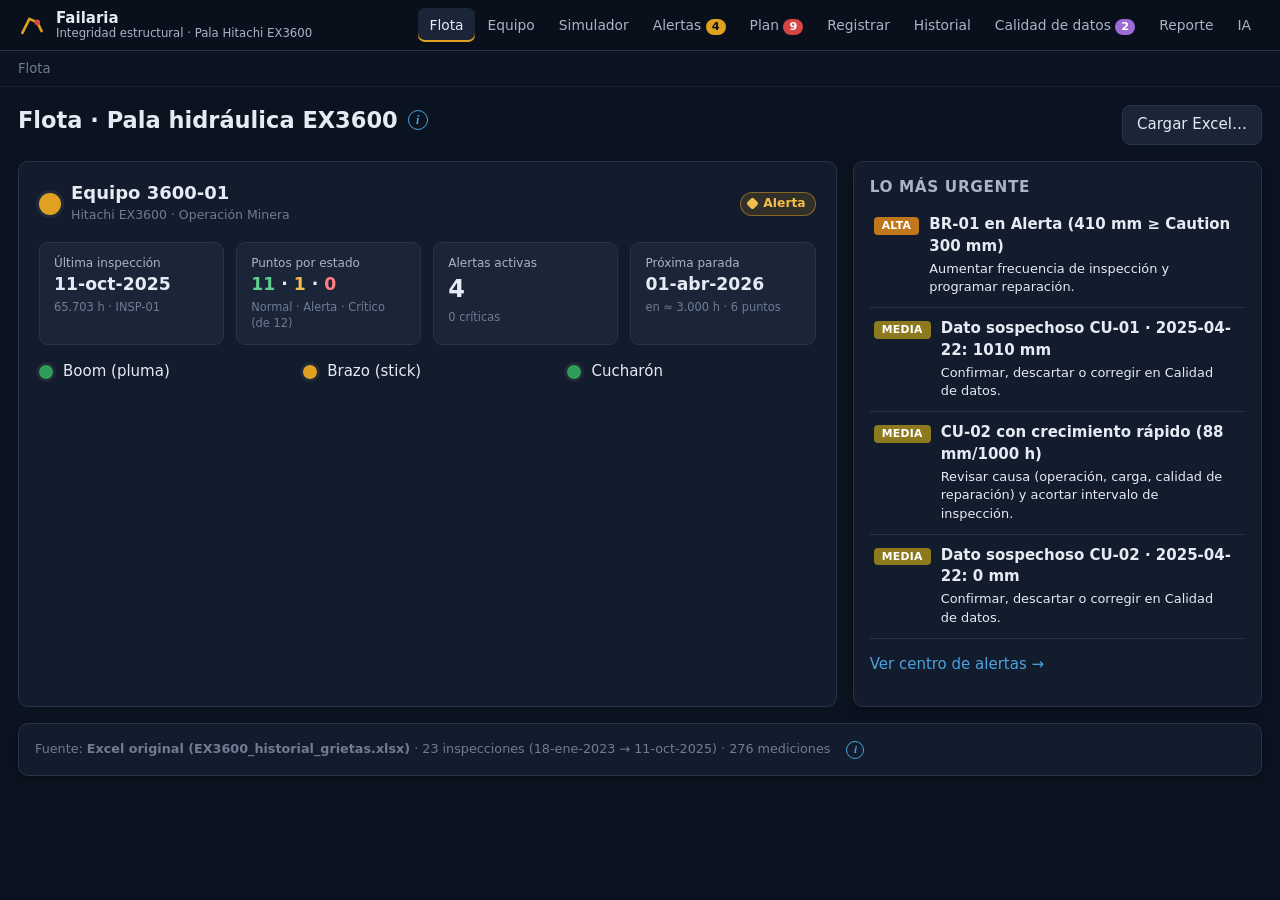
==== Failaria.html @ e792a884 "Failaria.html: versión entregable generada desde 3146ff4" ====
<!doctype html>
<html lang="es">
<head>
  <!-- Failaria · versión entregable en un solo archivo (3146ff4 · 2026-10-09). Generado con herramientas/empaquetar.mjs; el código fuente está en el repositorio. -->
  <meta charset="utf-8">
  <meta name="viewport" content="width=device-width, initial-scale=1">
  <title>Failaria · Pala Hitachi EX3600</title>
  <meta name="description" content="Failaria: plataforma de integridad estructural de la pala Hitachi EX3600: historial de grietas, tendencias, alertas y plan de mantenimiento.">
  <link rel="icon" href="data:image/svg+xml,%3Csvg xmlns='http://www.w3.org/2000/svg' viewBox='0 0 32 32'%3E%3Crect width='32' height='32' rx='6' fill='%230c1320'/%3E%3Cpath d='M6 24 L14 10 L22 14 L26 22' stroke='%23e0a020' stroke-width='3' fill='none' stroke-linecap='round'/%3E%3Ccircle cx='22' cy='14' r='3' fill='%23d64545'/%3E%3C/svg%3E">
  <style>
/* Tema oscuro industrial (GARDIAN). Colores de estado fijos según CLAUDE.md. */
:root {
  --fondo: #0c1320;
  --panel: #131c2c;
  --panel2: #1a2538;
  --borde: #263349;
  --texto: #e6ebf3;
  --texto2: #a9b4c6;
  --tenue: #6f7c92;
  --acento: #4aa3df;
  --normal: #2e9e5b;
  --alerta: #e0a020;
  --critico: #d64545;
  --ni: #7a8599;
  --sospechoso: #9b6bd6;
  --radio: 10px;
  --sombra: 0 2px 10px rgba(0, 0, 0, .35);
  color-scheme: dark;
}
* { box-sizing: border-box; }
html, body { margin: 0; background: var(--fondo); color: var(--texto); font: 15px/1.45 system-ui, -apple-system, "Segoe UI", Roboto, sans-serif; }
a { color: var(--acento); text-decoration: none; }
a:hover { text-decoration: underline; }
h1, h2, h3, h4 { margin: 0 0 .5em; line-height: 1.2; font-weight: 650; }
h1 { font-size: 1.5rem; } h2 { font-size: 1.2rem; } h3 { font-size: 1.02rem; color: var(--texto2); text-transform: uppercase; letter-spacing: .04em; }
code { background: var(--panel2); padding: 0 .3em; border-radius: 4px; }
small, .tenue { color: var(--tenue); }
.num { font-variant-numeric: tabular-nums; }

/* Barra superior */
.barra { position: sticky; top: 0; z-index: 20; display: flex; align-items: center; gap: 16px; padding: 8px 18px; background: #0a101b; border-bottom: 1px solid var(--borde); }
.marca { display: flex; align-items: center; gap: 10px; color: var(--alerta); }
.marca span { display: flex; flex-direction: column; color: var(--texto); line-height: 1.1; }
.marca small { color: var(--texto2); font-size: .78rem; }
.marca:hover { text-decoration: none; }
.nav { display: flex; gap: 2px; margin-left: auto; flex-wrap: wrap; }
.nav a { color: var(--texto2); padding: 7px 11px; border-radius: 7px; font-size: .92rem; white-space: nowrap; }
.nav a:hover { background: var(--panel2); text-decoration: none; color: var(--texto); }
.nav a.activo { background: var(--panel2); color: var(--texto); box-shadow: inset 0 -2px 0 var(--alerta); }
[hidden] { display: none !important; }
.badge { display: inline-block; min-width: 20px; padding: 0 6px; border-radius: 10px; background: var(--critico); color: #fff; font-size: .75rem; text-align: center; font-weight: 700; }
.badge.violeta { background: var(--sospechoso); }
.menu-btn { display: none; margin-left: auto; background: none; border: 1px solid var(--borde); color: var(--texto); font-size: 1.2rem; border-radius: 6px; padding: 4px 10px; }
.migas { padding: 8px 18px; font-size: .88rem; color: var(--tenue); border-bottom: 1px solid #172033; }
.migas a { color: var(--texto2); }
.migas span.sep { margin: 0 6px; color: #3a4760; }

.vista { padding: 18px; max-width: 1400px; margin: 0 auto; outline: none; }
.cargando { padding: 40px; text-align: center; color: var(--texto2); }
.cargando ol { text-align: left; max-width: 640px; margin: 1em auto; }

/* Componentes */
.panel { background: var(--panel); border: 1px solid var(--borde); border-radius: var(--radio); padding: 16px; box-shadow: var(--sombra); min-width: 0; }
.panel > h2:first-child, .panel > h3:first-child { margin-top: 0; }
.rejilla { display: grid; gap: 16px; }
.c2 { grid-template-columns: repeat(2, minmax(0, 1fr)); }
.c3 { grid-template-columns: repeat(3, minmax(0, 1fr)); }
.c4 { grid-template-columns: repeat(4, minmax(0, 1fr)); }
.c-3-2 { grid-template-columns: minmax(0, 3fr) minmax(0, 2fr); }
.c-2-1 { grid-template-columns: minmax(0, 2fr) minmax(0, 1fr); }
.c-3-1 { grid-template-columns: minmax(0, 3fr) minmax(0, 1fr); }
.fila { display: flex; gap: 10px; align-items: center; flex-wrap: wrap; }
.entre { justify-content: space-between; }
.espacio { height: 16px; }
.cabecera { display: flex; justify-content: space-between; align-items: flex-end; gap: 16px; flex-wrap: wrap; margin-bottom: 16px; }
.cabecera p { margin: .2em 0 0; color: var(--texto2); }

.kpis { display: grid; grid-template-columns: repeat(auto-fit, minmax(150px, 1fr)); gap: 12px; }
.kpi { background: var(--panel2); border: 1px solid var(--borde); border-radius: 9px; padding: 12px 14px; }
.kpi .v { font-size: 1.6rem; font-weight: 700; font-variant-numeric: tabular-nums; }
.kpi .v small { font-size: .85rem; font-weight: 500; }
.kpi .t { font-size: .8rem; color: var(--texto2); }
.kpi .d { font-size: .76rem; color: var(--tenue); margin-top: 2px; }

/* Estados */
.estado { display: inline-flex; align-items: center; gap: 6px; padding: 2px 9px 2px 7px; border-radius: 12px; font-size: .82rem; font-weight: 650; border: 1px solid transparent; white-space: nowrap; }
.estado::before { content: ""; width: 9px; height: 9px; border-radius: 50%; background: currentColor; }
.e-Normal { color: #5ccf8c; background: rgba(46, 158, 91, .14); border-color: rgba(46, 158, 91, .45); }
.e-Alerta { color: #f2bd4c; background: rgba(224, 160, 32, .14); border-color: rgba(224, 160, 32, .5); }
.e-Crítico { color: #ff8080; background: rgba(214, 69, 69, .16); border-color: rgba(214, 69, 69, .55); }
.e-NI { color: #b4bdcc; background: rgba(122, 133, 153, .15); border-color: rgba(122, 133, 153, .45); }
.e-Alerta::before { border-radius: 2px; transform: rotate(45deg); }
.e-Crítico::before { border-radius: 1px; }
.sosp { outline: 2px dashed var(--sospechoso); outline-offset: 2px; }
.chip { display: inline-block; padding: 1px 8px; border-radius: 10px; font-size: .75rem; background: var(--panel2); border: 1px solid var(--borde); color: var(--texto2); white-space: nowrap; }
.chip.violeta { border: 1px dashed var(--sospechoso); color: #c7a8f0; }
.chip.rep { border-color: #3b6ea8; color: #8fc1f0; }

/* Severidades de alerta */
.sev { display: inline-block; padding: 1px 8px; border-radius: 4px; font-size: .72rem; font-weight: 700; text-transform: uppercase; letter-spacing: .03em; }
.sev-critica { background: var(--critico); color: #fff; }
.sev-alta { background: #c0761a; color: #fff; }
.sev-media { background: #8d7a1f; color: #fff; }
.sev-baja { background: #3a4a63; color: #dbe3ef; }
.sev-info { background: #263349; color: var(--texto2); }
.alerta-item { display: grid; grid-template-columns: auto 1fr auto; gap: 10px; align-items: start; padding: 10px 4px; border-bottom: 1px solid var(--borde); }
.alerta-item:last-child { border-bottom: 0; }
.alerta-item p { margin: 2px 0 0; color: var(--texto2); font-size: .88rem; }
.alerta-item .acc { color: var(--texto); font-size: .86rem; }

/* Tablas */
.tabla-wrap { overflow-x: auto; }
table { width: 100%; border-collapse: collapse; font-size: .9rem; }
th, td { padding: 7px 9px; text-align: left; border-bottom: 1px solid var(--borde); vertical-align: middle; }
th { color: var(--texto2); font-weight: 600; font-size: .8rem; text-transform: uppercase; letter-spacing: .03em; background: var(--panel2); position: sticky; top: 0; }
td.n, th.n { text-align: right; font-variant-numeric: tabular-nums; }
tr.clic { cursor: pointer; }
tr.clic:hover td { background: rgba(74, 163, 223, .07); }
tr.fila-sosp td { background: rgba(155, 107, 214, .08); }

/* Formularios */
input, select, textarea, button { font: inherit; color: var(--texto); }
input[type=text], input[type=number], input[type=date], input[type=password], select, textarea {
  background: #0d1524; border: 1px solid var(--borde); border-radius: 7px; padding: 7px 9px; min-width: 0;
}
input:focus, select:focus, textarea:focus { outline: 2px solid var(--acento); outline-offset: 0; }
textarea { width: 100%; min-height: 60px; resize: vertical; }
label.campo { display: flex; flex-direction: column; gap: 4px; font-size: .82rem; color: var(--texto2); }
.btn { background: var(--panel2); border: 1px solid var(--borde); border-radius: 8px; padding: 8px 14px; cursor: pointer; white-space: nowrap; }
.btn:hover { border-color: var(--acento); }
.btn.prim { background: #1d5d8f; border-color: #2a77b3; }
.btn.prim:hover { background: #236ba3; }
.btn.peligro { background: #6e2424; border-color: #963131; }
.btn.chico { padding: 4px 9px; font-size: .82rem; }
.btn:disabled { opacity: .5; cursor: not-allowed; }
.seg { display: inline-flex; border: 1px solid var(--borde); border-radius: 8px; overflow: hidden; }
.seg button { background: transparent; border: 0; padding: 6px 12px; cursor: pointer; color: var(--texto2); }
.seg button.on { background: var(--panel2); color: var(--texto); box-shadow: inset 0 -2px 0 var(--acento); }
input[type=range] { width: 100%; accent-color: var(--alerta); }

/* Tarjetas de zona/equipo */
.tarjeta { display: block; background: var(--panel); border: 1px solid var(--borde); border-radius: var(--radio); padding: 14px; color: var(--texto); transition: border-color .15s, transform .15s; }
.tarjeta:hover { border-color: var(--acento); text-decoration: none; transform: translateY(-1px); }
.tarjeta.clic { cursor: pointer; }
.tarjeta .esquema { margin: 8px 0; }
.tarjeta .mini-esq { background: #f4f6f9; border-radius: 6px; height: 120px; display: flex; align-items: center; justify-content: center; overflow: hidden; margin: 8px 0; }
.tarjeta .mini-esq img { max-height: 116px; max-width: 100%; }
.semaforo { width: 14px; height: 14px; border-radius: 50%; display: inline-block; box-shadow: 0 0 0 3px rgba(255,255,255,.06); }

/* Esquema con hotspots */
.esquema { position: relative; background: #f4f6f9; border-radius: 8px; overflow: hidden; }
.esquema img { display: block; width: 100%; height: auto; }
.hot { position: absolute; transform: translate(-50%, -50%); width: 34px; height: 34px; border-radius: 50%; border: 3px solid #fff; color: #fff; font-size: .62rem; font-weight: 800; display: flex; align-items: center; justify-content: center; cursor: pointer; box-shadow: 0 0 0 2px rgba(0,0,0,.35), 0 2px 8px rgba(0,0,0,.4); transition: transform .15s; text-decoration: none; }
.hot:hover, .hot:focus { transform: translate(-50%, -50%) scale(1.18); text-decoration: none; z-index: 2; }
.hot.pulso { animation: pulso 1.4s infinite; }
.hot .etq { position: absolute; top: 100%; margin-top: 3px; background: rgba(12,19,32,.9); padding: 1px 6px; border-radius: 4px; font-size: .72rem; white-space: nowrap; }
.hot .etq-izq { top: 50%; right: 100%; margin: 0 5px 0 0; transform: translateY(-50%); }
.hot .etq-der { top: 50%; left: 100%; margin: 0 0 0 5px; transform: translateY(-50%); }
.hot .etq-arriba { top: auto; bottom: 100%; margin: 0 0 3px; }
.hot.sosp { outline: 3px dashed var(--sospechoso); outline-offset: 3px; }
@keyframes pulso { 0%, 100% { box-shadow: 0 0 0 2px rgba(0,0,0,.35), 0 0 0 0 rgba(214,69,69,.7); } 50% { box-shadow: 0 0 0 2px rgba(0,0,0,.35), 0 0 0 12px rgba(214,69,69,0); } }

/* Gráficos */
.grafico { position: relative; height: 340px; }
.grafico.chico { height: 120px; }
.leyenda { display: flex; gap: 14px; flex-wrap: wrap; font-size: .8rem; color: var(--texto2); margin-top: 8px; }
.leyenda i { display: inline-block; width: 12px; height: 12px; border-radius: 3px; margin-right: 5px; vertical-align: -1px; }

/* 3D */
.pala3d { position: relative; height: 420px; border-radius: 8px; overflow: hidden; background: radial-gradient(ellipse at 50% 30%, #1d2a40, #0a101b 75%); }
.pala3d canvas { display: block; }
.pala3d .ayuda { position: absolute; left: 10px; bottom: 8px; font-size: .75rem; color: var(--tenue); pointer-events: none; }
.pala3d .tip { position: absolute; pointer-events: none; background: rgba(10,16,27,.95); border: 1px solid var(--borde); padding: 6px 9px; border-radius: 6px; font-size: .8rem; display: none; white-space: nowrap; }

/* Galería */
.galeria { display: grid; grid-template-columns: repeat(auto-fill, minmax(170px, 1fr)); gap: 10px; }
.galeria figure { margin: 0; background: var(--panel2); border: 1px solid var(--borde); border-radius: 8px; overflow: hidden; }
.galeria img { width: 100%; height: 130px; object-fit: contain; display: block; cursor: zoom-in; background: #f4f6f9; }
.galeria figcaption { padding: 6px 8px; font-size: .78rem; color: var(--texto2); }
.visor { position: fixed; inset: 0; background: rgba(0,0,0,.85); display: flex; align-items: center; justify-content: center; z-index: 50; padding: 20px; cursor: zoom-out; }
.visor img { max-width: 100%; max-height: 100%; border-radius: 6px; }

.aviso { border-left: 4px solid var(--alerta); background: rgba(224,160,32,.08); padding: 10px 14px; border-radius: 6px; margin: 10px 0; }
.aviso.rojo { border-color: var(--critico); background: rgba(214,69,69,.08); }
.aviso.violeta { border-color: var(--sospechoso); background: rgba(155,107,214,.08); }
.aviso.azul { border-color: var(--acento); background: rgba(74,163,223,.08); }
.toast { position: fixed; bottom: 20px; left: 50%; transform: translateX(-50%) translateY(120px); background: #1d5d8f; color: #fff; padding: 10px 18px; border-radius: 8px; box-shadow: var(--sombra); transition: transform .25s; z-index: 60; max-width: 90vw; }
.toast.ver { transform: translateX(-50%) translateY(0); }
.toast.error { background: #8a2b2b; }

.lista-simple { margin: 0; padding-left: 18px; }
.lista-simple li { margin: 4px 0; }
.historia { position: relative; padding-left: 18px; border-left: 2px solid var(--borde); }
.historia .h { position: relative; margin: 0 0 12px; }
.historia .h::before { content: ""; position: absolute; left: -24px; top: 5px; width: 10px; height: 10px; border-radius: 50%; background: var(--tenue); }
.historia .h.critica::before { background: var(--critico); } .historia .h.alta::before { background: var(--alerta); } .historia .h.rep::before { background: var(--acento); }
.ia-respuesta { white-space: pre-wrap; background: #0d1524; border: 1px solid var(--borde); border-radius: 8px; padding: 14px; max-height: 520px; overflow: auto; font-size: .9rem; }

/* Formulario estilo formato de inspección */
.form-zona td input[type=number] { width: 90px; }
.form-zona td input[type=text] { width: 100%; min-width: 150px; }
.form-zona .ni-check { display: inline-flex; gap: 4px; align-items: center; font-size: .8rem; color: var(--texto2); }

@media (max-width: 1000px) {
  .c3, .c4 { grid-template-columns: repeat(2, minmax(0, 1fr)); }
  .c-3-2, .c-2-1, .c-3-1 { grid-template-columns: minmax(0, 1fr); }
}
@media (max-width: 960px) {
  .menu-btn { display: block; }
  .nav { display: none; position: absolute; top: 100%; left: 0; right: 0; flex-direction: column; background: #0a101b; border-bottom: 1px solid var(--borde); padding: 8px; }
  .nav.abierto { display: flex; }
}
@media (max-width: 760px) {
  .c2, .c3, .c4 { grid-template-columns: minmax(0, 1fr); }
  .vista { padding: 12px; }
  .grafico { height: 280px; }
  .pala3d { height: 320px; }
}

/* Impresión (reporte) */
.solo-print { display: none; }
@media print {
  :root { --fondo: #fff; --panel: #fff; --panel2: #f1f3f6; --borde: #c9d0da; --texto: #111; --texto2: #333; --tenue: #555; color-scheme: light; }
  html, body { background: #fff; color: #111; font-size: 11pt; }
  .no-print, .barra, .migas, .toast { display: none !important; }
  .solo-print { display: block; }
  .vista { padding: 0; max-width: none; }
  .panel { box-shadow: none; break-inside: avoid; }
  .salto { break-before: page; }
  th { background: #eef1f5 !important; color: #222; position: static; }
  .e-Normal { color: #1b6e3e; } .e-Alerta { color: #8a5d00; } .e-Crítico { color: #a12828; } .e-NI { color: #4c5566; }
  a { color: #111; }
  .grafico { height: 260px; }
}

/* Información adicional ⓘ (ui/ayuda.js) */
button.info { display: inline-flex; align-items: center; justify-content: center; width: 18px; height: 18px; margin-left: 6px; padding: 0; border-radius: 50%; border: 1.5px solid var(--acento); background: transparent; color: var(--acento); font: 700 11px/1 Georgia, "Times New Roman", serif; font-style: italic; cursor: pointer; vertical-align: middle; flex: none; }
button.info:hover, button.info:focus-visible { background: var(--acento); color: #0c1320; outline: none; }
h1 button.info, h2 button.info { width: 20px; height: 20px; font-size: 12px; }
.popover { position: absolute; z-index: 70; background: #101a2b; border: 1px solid #35507a; border-radius: 9px; box-shadow: 0 8px 28px rgba(0,0,0,.55); padding: 12px 30px 12px 14px; font-size: .86rem; line-height: 1.45; color: var(--texto); animation: aparecer .12s ease-out; }
.popover p { margin: 0 0 .5em; } .popover p:last-child { margin: 0; }
.popover ul { margin: .3em 0; padding-left: 18px; }
.popover b { color: #cfe3ff; }
.popover-x { position: absolute; top: 4px; right: 6px; background: none; border: 0; color: var(--texto2); font-size: 1.1rem; cursor: pointer; padding: 2px 6px; }
.popover-x:hover { color: var(--texto); }
@keyframes aparecer { from { opacity: 0; transform: translateY(-4px); } to { opacity: 1; transform: none; } }
.cabecera h1 { display: flex; align-items: center; gap: 4px; flex-wrap: wrap; }
.panel h2, .panel h3 { display: flex; align-items: center; gap: 2px; }

/* Simulador de falla */
.sim-layout { display: grid; grid-template-columns: minmax(0, 3fr) minmax(300px, 1.25fr); gap: 16px; }
.sim-barra { display: flex; align-items: center; gap: 8px; flex-wrap: wrap; padding: 8px 10px; background: var(--panel2); border: 1px solid var(--borde); border-radius: 9px; margin-bottom: 10px; }
.sim-barra .reloj { font-variant-numeric: tabular-nums; font-weight: 650; min-width: 190px; }
.sim-barra .btn.icono { width: 38px; padding: 6px 0; text-align: center; font-size: 1rem; }
.sim-3d { position: relative; height: 560px; border-radius: 9px; overflow: hidden; background: radial-gradient(ellipse at 50% 30%, #182338, #0a101b 75%); cursor: grab; }
.sim-3d canvas { display: block; }
.sim-3d.tirando { cursor: grabbing; }
.sim-3d .hud { position: absolute; left: 10px; top: 10px; background: rgba(10,16,27,.82); border: 1px solid var(--borde); border-radius: 7px; padding: 6px 10px; font-size: .8rem; pointer-events: none; max-width: 300px; }
.sim-3d .hud b { color: #ffb4b4; }
.sim-3d .tip { position: absolute; pointer-events: none; background: rgba(10,16,27,.95); border: 1px solid var(--borde); padding: 6px 9px; border-radius: 6px; font-size: .8rem; display: none; white-space: nowrap; }
.fea-leyenda { display: flex; align-items: center; gap: 8px; font-size: .78rem; color: var(--texto2); margin-top: 8px; }
.fea-leyenda .barra-color { flex: 1; height: 10px; border-radius: 5px; background: linear-gradient(90deg, #1b2f8a, #1ea7d8, #2ec46a, #f2d23a, #ff7a1a, #d61f1f); }
.sev-barra { position: relative; height: 8px; background: #0d1524; border-radius: 4px; overflow: hidden; min-width: 54px; }
.sev-barra i { position: absolute; left: 0; top: 0; bottom: 0; border-radius: 4px; }
.sim-tabla td, .sim-tabla th { padding: 5px 4px; font-size: .82rem; white-space: nowrap; }
.sim-tabla th small { font-weight: 500; text-transform: none; letter-spacing: 0; }
.sev-fila { display: flex; align-items: center; gap: 5px; margin-bottom: 3px; }
.sev-fila .sev-barra { flex: 1; }
.sim-tabla tr.fallado td { background: rgba(214,69,69,.12); }
.sim-tabla tr.sel td { background: rgba(74,163,223,.12); }
.sim-eventos { max-height: 170px; overflow: auto; font-size: .82rem; }
.sim-eventos div { padding: 3px 0; border-bottom: 1px solid #172033; }
.fad { width: 100%; height: auto; display: block; }
.modo-chip { display: inline-block; padding: 1px 7px; border-radius: 9px; font-size: .72rem; font-weight: 700; }
.modo-sin-grieta { background: #223349; color: #b4bdcc; } .modo-iniciacion { background: rgba(46,158,91,.25); color: #8fe0ad; }
.modo-propagacion { background: rgba(224,160,32,.25); color: #f6cd6a; } .modo-acelerada { background: rgba(255,122,26,.3); color: #ffb380; }
.modo-fractura { background: var(--critico); color: #fff; animation: parpadeo 1s infinite; }
@keyframes parpadeo { 50% { opacity: .55; } }
@media (max-width: 1100px) { .sim-layout { grid-template-columns: minmax(0, 1fr); } .sim-3d { height: 420px; } }

/* Planificación: tablero, calendario, diálogo */
.tablero { display: grid; grid-template-columns: repeat(4, minmax(0, 1fr)); gap: 12px; align-items: start; }
.columna { background: var(--panel); border: 1px solid var(--borde); border-radius: var(--radio); min-height: 240px; display: flex; flex-direction: column; }
.columna.sobre { border-color: var(--acento); box-shadow: inset 0 0 0 2px rgba(74,163,223,.35); }
.col-cab { display: flex; align-items: center; gap: 6px; padding: 10px 12px; border-bottom: 1px solid var(--borde); font-size: .9rem; }
.col-cab .chip { margin-left: auto; }
.col-cuerpo { padding: 8px; display: flex; flex-direction: column; gap: 8px; flex: 1; }
.tarea { background: var(--panel2); border: 1px solid var(--borde); border-left: 4px solid var(--acento); border-radius: 8px; padding: 8px 10px; cursor: grab; font-size: .86rem; }
.tarea:active { cursor: grabbing; }
.tarea.arrastrando { opacity: .5; }
.tarea.vencida { background: rgba(214,69,69,.10); }
.tarea.hecha { opacity: .72; }
.tarea.hecha .titulo { text-decoration: line-through; }
.tarea .meta { color: var(--texto2); font-size: .78rem; margin-top: 3px; }
.tarea .meta .rojo { color: #ff8080; font-weight: 600; }
.tarea .acciones { margin-top: 6px; gap: 4px; justify-content: space-between; }
tr.fila-vencida td { background: rgba(214,69,69,.08); }
.cal-cab { display: grid; grid-template-columns: repeat(7, 1fr); font-size: .75rem; color: var(--texto2); text-align: center; margin-bottom: 4px; }
.calendario { display: grid; grid-template-columns: repeat(7, 1fr); gap: 4px; }
.dia { min-height: 86px; background: var(--panel2); border: 1px solid var(--borde); border-radius: 6px; padding: 4px; font-size: .74rem; cursor: pointer; }
.dia.vacio { background: transparent; border-color: transparent; cursor: default; }
.dia.hoy { border: 2px solid var(--acento); }
.dia.insp { background: rgba(74,163,223,.08); }
.dia .n { font-weight: 700; color: var(--texto2); margin-bottom: 3px; }
.dia .ev { border-left: 3px solid var(--acento); background: rgba(255,255,255,.05); border-radius: 3px; padding: 1px 4px; margin-bottom: 2px; white-space: nowrap; overflow: hidden; text-overflow: ellipsis; cursor: pointer; }
.dia .ev.vencida { background: rgba(214,69,69,.2); } .dia .ev.hecha { opacity: .55; text-decoration: line-through; }
.dlg { background: var(--panel); color: var(--texto); border: 1px solid #35507a; border-radius: 12px; padding: 18px; width: min(760px, 94vw); box-shadow: 0 12px 40px rgba(0,0,0,.6); }
.dlg::backdrop { background: rgba(0,0,0,.6); }
.dlg-form { display: flex; flex-direction: column; gap: 10px; }
.dlg-form input, .dlg-form select, .dlg-form textarea { width: 100%; }
.checklist { display: flex; flex-direction: column; gap: 3px; font-size: .86rem; color: var(--texto); margin: 4px 0; }
.checklist input { width: auto; }
@media (max-width: 1000px) { .tablero { grid-template-columns: repeat(2, minmax(0, 1fr)); } }
@media (max-width: 640px) { .tablero { grid-template-columns: minmax(0, 1fr); } .dia { min-height: 56px; } .dia .ev { display: none; } }
@media print { .tablero { grid-template-columns: repeat(2, 1fr); } .tarea { break-inside: avoid; } }

/* Simulador: modo pieza, inspección y lupa */
.sim-3d.pieza { height: 520px; }
.sim-3d .sim-vistas { position: absolute; right: 10px; top: 10px; }
.lupa { display: block; width: 100%; height: 280px; border-radius: 8px; background: #1e2633; cursor: crosshair; touch-action: none; }
.lupa.tirando { cursor: grabbing; }
.insp-lista { display: grid; grid-template-columns: repeat(2, minmax(0, 1fr)); gap: 8px; }
.insp-tarjeta { background: var(--panel2); border: 1px solid var(--borde); border-radius: 8px; padding: 8px 10px; font-size: .85rem; cursor: pointer; }
.insp-tarjeta.sel { border-color: var(--acento); box-shadow: inset 0 0 0 1px var(--acento); }
.insp-tarjeta.fallado { background: rgba(214,69,69,.12); }
.c1 { grid-template-columns: minmax(0, 1fr); }
@media (max-width: 640px) { .insp-lista { grid-template-columns: minmax(0, 1fr); } .lupa { height: 220px; } }

</style>
  <script>/*! xlsx.js (C) 2013-present SheetJS -- http://sheetjs.com */
var DO_NOT_EXPORT_CODEPAGE=true;var cptable={version:"1.15.0"};cptable[437]=function(){var e="\0\b\t\n\x0B\f\r !\"#$%&'()*+,-./0123456789:;<=>?@ABCDEFGHIJKLMNOPQRSTUVWXYZ[\\]^_`abcdefghijklmnopqrstuvwxyz{|}~ÇüéâäàåçêëèïîìÄÅÉæÆôöòûùÿÖÜ¢£¥₧ƒáíóúñÑªº¿⌐¬½¼¡«»░▒▓│┤╡╢╖╕╣║╗╝╜╛┐└┴┬├─┼╞╟╚╔╩╦╠═╬╧╨╤╥╙╘╒╓╫╪┘┌█▄▌▐▀αßΓπΣσµτΦΘΩδ∞φε∩≡±≥≤⌠⌡÷≈°∙·√ⁿ²■ ",r=[],t={};for(var a=0;a!=e.length;++a){if(e.charCodeAt(a)!==65533)t[e.charAt(a)]=a;r[a]=e.charAt(a)}return{enc:t,dec:r}}();cptable[620]=function(){var e="\0\b\t\n\x0B\f\r !\"#$%&'()*+,-./0123456789:;<=>?@ABCDEFGHIJKLMNOPQRSTUVWXYZ[\\]^_`abcdefghijklmnopqrstuvwxyz{|}~ÇüéâäàąçêëèïîćÄĄĘęłôöĆûùŚÖÜ¢Ł¥śƒŹŻóÓńŃźż¿⌐¬½¼¡«»░▒▓│┤╡╢╖╕╣║╗╝╜╛┐└┴┬├─┼╞╟╚╔╩╦╠═╬╧╨╤╥╙╘╒╓╫╪┘┌█▄▌▐▀αßΓπΣσµτΦΘΩδ∞φε∩≡±≥≤⌠⌡÷≈°∙·√ⁿ²■ ",r=[],t={};for(var a=0;a!=e.length;++a){if(e.charCodeAt(a)!==65533)t[e.charAt(a)]=a;r[a]=e.charAt(a)}return{enc:t,dec:r}}();cptable[737]=function(){var e="\0\b\t\n\x0B\f\r !\"#$%&'()*+,-./0123456789:;<=>?@ABCDEFGHIJKLMNOPQRSTUVWXYZ[\\]^_`abcdefghijklmnopqrstuvwxyz{|}~ΑΒΓΔΕΖΗΘΙΚΛΜΝΞΟΠΡΣΤΥΦΧΨΩαβγδεζηθικλμνξοπρσςτυφχψ░▒▓│┤╡╢╖╕╣║╗╝╜╛┐└┴┬├─┼╞╟╚╔╩╦╠═╬╧╨╤╥╙╘╒╓╫╪┘┌█▄▌▐▀ωάέήϊίόύϋώΆΈΉΊΌΎΏ±≥≤ΪΫ÷≈°∙·√ⁿ²■ ",r=[],t={};for(var a=0;a!=e.length;++a){if(e.charCodeAt(a)!==65533)t[e.charAt(a)]=a;r[a]=e.charAt(a)}return{enc:t,dec:r}}();cptable[850]=function(){var e="\0\b\t\n\x0B\f\r !\"#$%&'()*+,-./0123456789:;<=>?@ABCDEFGHIJKLMNOPQRSTUVWXYZ[\\]^_`abcdefghijklmnopqrstuvwxyz{|}~ÇüéâäàåçêëèïîìÄÅÉæÆôöòûùÿÖÜø£Ø×ƒáíóúñÑªº¿®¬½¼¡«»░▒▓│┤ÁÂÀ©╣║╗╝¢¥┐└┴┬├─┼ãÃ╚╔╩╦╠═╬¤ðÐÊËÈıÍÎÏ┘┌█▄¦Ì▀ÓßÔÒõÕµþÞÚÛÙýÝ¯´­±‗¾¶§÷¸°¨·¹³²■ ",r=[],t={};for(var a=0;a!=e.length;++a){if(e.charCodeAt(a)!==65533)t[e.charAt(a)]=a;r[a]=e.charAt(a)}return{enc:t,dec:r}}();cptable[852]=function(){var e="\0\b\t\n\x0B\f\r !\"#$%&'()*+,-./0123456789:;<=>?@ABCDEFGHIJKLMNOPQRSTUVWXYZ[\\]^_`abcdefghijklmnopqrstuvwxyz{|}~ÇüéâäůćçłëŐőîŹÄĆÉĹĺôöĽľŚśÖÜŤťŁ×čáíóúĄąŽžĘę¬źČş«»░▒▓│┤ÁÂĚŞ╣║╗╝Żż┐└┴┬├─┼Ăă╚╔╩╦╠═╬¤đĐĎËďŇÍÎě┘┌█▄ŢŮ▀ÓßÔŃńňŠšŔÚŕŰýÝţ´­˝˛ˇ˘§÷¸°¨˙űŘř■ ",r=[],t={};for(var a=0;a!=e.length;++a){if(e.charCodeAt(a)!==65533)t[e.charAt(a)]=a;r[a]=e.charAt(a)}return{enc:t,dec:r}}();cptable[857]=function(){var e="\0\b\t\n\x0B\f\r !\"#$%&'()*+,-./0123456789:;<=>?@ABCDEFGHIJKLMNOPQRSTUVWXYZ[\\]^_`abcdefghijklmnopqrstuvwxyz{|}~ÇüéâäàåçêëèïîıÄÅÉæÆôöòûùİÖÜø£ØŞşáíóúñÑĞğ¿®¬½¼¡«»░▒▓│┤ÁÂÀ©╣║╗╝¢¥┐└┴┬├─┼ãÃ╚╔╩╦╠═╬¤ºªÊËÈ�ÍÎÏ┘┌█▄¦Ì▀ÓßÔÒõÕµ�×ÚÛÙìÿ¯´­±�¾¶§÷¸°¨·¹³²■ ",r=[],t={};for(var a=0;a!=e.length;++a){if(e.charCodeAt(a)!==65533)t[e.charAt(a)]=a;r[a]=e.charAt(a)}return{enc:t,dec:r}}();cptable[861]=function(){var e="\0\b\t\n\x0B\f\r !\"#$%&'()*+,-./0123456789:;<=>?@ABCDEFGHIJKLMNOPQRSTUVWXYZ[\\]^_`abcdefghijklmnopqrstuvwxyz{|}~ÇüéâäàåçêëèÐðÞÄÅÉæÆôöþûÝýÖÜø£Ø₧ƒáíóúÁÍÓÚ¿⌐¬½¼¡«»░▒▓│┤╡╢╖╕╣║╗╝╜╛┐└┴┬├─┼╞╟╚╔╩╦╠═╬╧╨╤╥╙╘╒╓╫╪┘┌█▄▌▐▀αßΓπΣσµτΦΘΩδ∞φε∩≡±≥≤⌠⌡÷≈°∙·√ⁿ²■ ",r=[],t={};for(var a=0;a!=e.length;++a){if(e.charCodeAt(a)!==65533)t[e.charAt(a)]=a;r[a]=e.charAt(a)}return{enc:t,dec:r}}();cptable[865]=function(){var e="\0\b\t\n\x0B\f\r !\"#$%&'()*+,-./0123456789:;<=>?@ABCDEFGHIJKLMNOPQRSTUVWXYZ[\\]^_`abcdefghijklmnopqrstuvwxyz{|}~ÇüéâäàåçêëèïîìÄÅÉæÆôöòûùÿÖÜø£Ø₧ƒáíóúñÑªº¿⌐¬½¼¡«¤░▒▓│┤╡╢╖╕╣║╗╝╜╛┐└┴┬├─┼╞╟╚╔╩╦╠═╬╧╨╤╥╙╘╒╓╫╪┘┌█▄▌▐▀αßΓπΣσµτΦΘΩδ∞φε∩≡±≥≤⌠⌡÷≈°∙·√ⁿ²■ ",r=[],t={};for(var a=0;a!=e.length;++a){if(e.charCodeAt(a)!==65533)t[e.charAt(a)]=a;r[a]=e.charAt(a)}return{enc:t,dec:r}}();cptable[866]=function(){var e="\0\b\t\n\x0B\f\r !\"#$%&'()*+,-./0123456789:;<=>?@ABCDEFGHIJKLMNOPQRSTUVWXYZ[\\]^_`abcdefghijklmnopqrstuvwxyz{|}~АБВГДЕЖЗИЙКЛМНОПРСТУФХЦЧШЩЪЫЬЭЮЯабвгдежзийклмноп░▒▓│┤╡╢╖╕╣║╗╝╜╛┐└┴┬├─┼╞╟╚╔╩╦╠═╬╧╨╤╥╙╘╒╓╫╪┘┌█▄▌▐▀рстуфхцчшщъыьэюяЁёЄєЇїЎў°∙·√№¤■ ",r=[],t={};for(var a=0;a!=e.length;++a){if(e.charCodeAt(a)!==65533)t[e.charAt(a)]=a;r[a]=e.charAt(a)}return{enc:t,dec:r}}();cptable[874]=function(){var e="\0\b\t\n\x0B\f\r !\"#$%&'()*+,-./0123456789:;<=>?@ABCDEFGHIJKLMNOPQRSTUVWXYZ[\\]^_`abcdefghijklmnopqrstuvwxyz{|}~€����…�����������‘’“”•–—�������� กขฃคฅฆงจฉชซฌญฎฏฐฑฒณดตถทธนบปผฝพฟภมยรฤลฦวศษสหฬอฮฯะัาำิีึืฺุู����฿เแโใไๅๆ็่้๊๋์ํ๎๏๐๑๒๓๔๕๖๗๘๙๚๛����",r=[],t={};for(var a=0;a!=e.length;++a){if(e.charCodeAt(a)!==65533)t[e.charAt(a)]=a;r[a]=e.charAt(a)}return{enc:t,dec:r}}();cptable[895]=function(){var e="\0\b\t\n\x0B\f\r !\"#$%&'()*+,-./0123456789:;<=>?@ABCDEFGHIJKLMNOPQRSTUVWXYZ[\\]^_`abcdefghijklmnopqrstuvwxyz{|}~ČüéďäĎŤčěĚĹÍľǪÄÁÉžŽôöÓůÚýÖÜŠĽÝŘťáíóúňŇŮÔšřŕŔ¼§«»░▒▓│┤╡╢╖╕╣║╗╝╜╛┐└┴┬├─┼╞╟╚╔╩╦╠═╬╧╨╤╥╙╘╒╓╫╪┘┌█▄▌▐▀αßΓπΣσµτΦΘΩδ∞φε∩≡±≥≤⌠⌡÷≈°∙·√ⁿ²■ ",r=[],t={};for(var a=0;a!=e.length;++a){if(e.charCodeAt(a)!==65533)t[e.charAt(a)]=a;r[a]=e.charAt(a)}return{enc:t,dec:r}}();cptable[932]=function(){var e=[],r={},t=[],a;t[0]="\0\b\t\n\x0B\f\r !\"#$%&'()*+,-./0123456789:;<=>?@ABCDEFGHIJKLMNOPQRSTUVWXYZ[\\]^_`abcdefghijklmnopqrstuvwxyz{|}~���������������������������������｡｢｣､･ｦｧｨｩｪｫｬｭｮｯｰｱｲｳｴｵｶｷｸｹｺｻｼｽｾｿﾀﾁﾂﾃﾄﾅﾆﾇﾈﾉﾊﾋﾌﾍﾎﾏﾐﾑﾒﾓﾔﾕﾖﾗﾘﾙﾚﾛﾜﾝﾞﾟ��������������������������������".split("");for(a=0;a!=t[0].length;++a)if(t[0][a].charCodeAt(0)!==65533){r[t[0][a]]=0+a;e[0+a]=t[0][a]}t[129]="����������������������������������������������������������������　、。，．・：；？！゛゜´｀¨＾￣＿ヽヾゝゞ〃仝々〆〇ー―‐／＼～∥｜…‥‘’“”（）〔〕［］｛｝〈〉《》「」『』【】＋－±×�÷＝≠＜＞≦≧∞∴♂♀°′″℃￥＄￠￡％＃＆＊＠§☆★○●◎◇◆□■△▲▽▼※〒→←↑↓〓�����������∈∋⊆⊇⊂⊃∪∩��������∧∨￢⇒⇔∀∃�����������∠⊥⌒∂∇≡≒≪≫√∽∝∵∫∬�������Å‰♯♭♪†‡¶����◯���".split("");for(a=0;a!=t[129].length;++a)if(t[129][a].charCodeAt(0)!==65533){r[t[129][a]]=33024+a;e[33024+a]=t[129][a]}t[130]="�������������������������������������������������������������������������������０１２３４５６７８９�������ＡＢＣＤＥＦＧＨＩＪＫＬＭＮＯＰＱＲＳＴＵＶＷＸＹＺ�������ａｂｃｄｅｆｇｈｉｊｋｌｍｎｏｐｑｒｓｔｕｖｗｘｙｚ����ぁあぃいぅうぇえぉおかがきぎくぐけげこごさざしじすずせぜそぞただちぢっつづてでとどなにぬねのはばぱひびぴふぶぷへべぺほぼぽまみむめもゃやゅゆょよらりるれろゎわゐゑをん��������������".split("");for(a=0;a!=t[130].length;++a)if(t[130][a].charCodeAt(0)!==65533){r[t[130][a]]=33280+a;e[33280+a]=t[130][a]}t[131]="����������������������������������������������������������������ァアィイゥウェエォオカガキギクグケゲコゴサザシジスズセゼソゾタダチヂッツヅテデトドナニヌネノハバパヒビピフブプヘベペホボポマミ�ムメモャヤュユョヨラリルレロヮワヰヱヲンヴヵヶ��������ΑΒΓΔΕΖΗΘΙΚΛΜΝΞΟΠΡΣΤΥΦΧΨΩ��������αβγδεζηθικλμνξοπρστυφχψω�����������������������������������������".split("");for(a=0;a!=t[131].length;++a)if(t[131][a].charCodeAt(0)!==65533){r[t[131][a]]=33536+a;e[33536+a]=t[131][a]}t[132]="����������������������������������������������������������������АБВГДЕЁЖЗИЙКЛМНОПРСТУФХЦЧШЩЪЫЬЭЮЯ���������������абвгдеёжзийклмн�опрстуфхцчшщъыьэюя�������������─│┌┐┘└├┬┤┴┼━┃┏┓┛┗┣┳┫┻╋┠┯┨┷┿┝┰┥┸╂�����������������������������������������������������������������".split("");for(a=0;a!=t[132].length;++a)if(t[132][a].charCodeAt(0)!==65533){r[t[132][a]]=33792+a;e[33792+a]=t[132][a]}t[135]="����������������������������������������������������������������①②③④⑤⑥⑦⑧⑨⑩⑪⑫⑬⑭⑮⑯⑰⑱⑲⑳ⅠⅡⅢⅣⅤⅥⅦⅧⅨⅩ�㍉㌔㌢㍍㌘㌧㌃㌶㍑㍗㌍㌦㌣㌫㍊㌻㎜㎝㎞㎎㎏㏄㎡��������㍻�〝〟№㏍℡㊤㊥㊦㊧㊨㈱㈲㈹㍾㍽㍼≒≡∫∮∑√⊥∠∟⊿∵∩∪���������������������������������������������������������������������������������������������������".split("");for(a=0;a!=t[135].length;++a)if(t[135][a].charCodeAt(0)!==65533){r[t[135][a]]=34560+a;e[34560+a]=t[135][a]}t[136]="���������������������������������������������������������������������������������������������������������������������������������������������������������������亜唖娃阿哀愛挨姶逢葵茜穐悪握渥旭葦芦鯵梓圧斡扱宛姐虻飴絢綾鮎或粟袷安庵按暗案闇鞍杏以伊位依偉囲夷委威尉惟意慰易椅為畏異移維緯胃萎衣謂違遺医井亥域育郁磯一壱溢逸稲茨芋鰯允印咽員因姻引飲淫胤蔭���".split("");for(a=0;a!=t[136].length;++a)if(t[136][a].charCodeAt(0)!==65533){r[t[136][a]]=34816+a;e[34816+a]=t[136][a]}t[137]="����������������������������������������������������������������院陰隠韻吋右宇烏羽迂雨卯鵜窺丑碓臼渦嘘唄欝蔚鰻姥厩浦瓜閏噂云運雲荏餌叡営嬰影映曳栄永泳洩瑛盈穎頴英衛詠鋭液疫益駅悦謁越閲榎厭円�園堰奄宴延怨掩援沿演炎焔煙燕猿縁艶苑薗遠鉛鴛塩於汚甥凹央奥往応押旺横欧殴王翁襖鴬鴎黄岡沖荻億屋憶臆桶牡乙俺卸恩温穏音下化仮何伽価佳加可嘉夏嫁家寡科暇果架歌河火珂禍禾稼箇花苛茄荷華菓蝦課嘩貨迦過霞蚊俄峨我牙画臥芽蛾賀雅餓駕介会解回塊壊廻快怪悔恢懐戒拐改���".split("");for(a=0;a!=t[137].length;++a)if(t[137][a].charCodeAt(0)!==65533){r[t[137][a]]=35072+a;e[35072+a]=t[137][a]}t[138]="����������������������������������������������������������������魁晦械海灰界皆絵芥蟹開階貝凱劾外咳害崖慨概涯碍蓋街該鎧骸浬馨蛙垣柿蛎鈎劃嚇各廓拡撹格核殻獲確穫覚角赫較郭閣隔革学岳楽額顎掛笠樫�橿梶鰍潟割喝恰括活渇滑葛褐轄且鰹叶椛樺鞄株兜竃蒲釜鎌噛鴨栢茅萱粥刈苅瓦乾侃冠寒刊勘勧巻喚堪姦完官寛干幹患感慣憾換敢柑桓棺款歓汗漢澗潅環甘監看竿管簡緩缶翰肝艦莞観諌貫還鑑間閑関陥韓館舘丸含岸巌玩癌眼岩翫贋雁頑顔願企伎危喜器基奇嬉寄岐希幾忌揮机旗既期棋棄���".split("");for(a=0;a!=t[138].length;++a)if(t[138][a].charCodeAt(0)!==65533){r[t[138][a]]=35328+a;e[35328+a]=t[138][a]}t[139]="����������������������������������������������������������������機帰毅気汽畿祈季稀紀徽規記貴起軌輝飢騎鬼亀偽儀妓宜戯技擬欺犠疑祇義蟻誼議掬菊鞠吉吃喫桔橘詰砧杵黍却客脚虐逆丘久仇休及吸宮弓急救�朽求汲泣灸球究窮笈級糾給旧牛去居巨拒拠挙渠虚許距鋸漁禦魚亨享京供侠僑兇競共凶協匡卿叫喬境峡強彊怯恐恭挟教橋況狂狭矯胸脅興蕎郷鏡響饗驚仰凝尭暁業局曲極玉桐粁僅勤均巾錦斤欣欽琴禁禽筋緊芹菌衿襟謹近金吟銀九倶句区狗玖矩苦躯駆駈駒具愚虞喰空偶寓遇隅串櫛釧屑屈���".split("");for(a=0;a!=t[139].length;++a)if(t[139][a].charCodeAt(0)!==65533){r[t[139][a]]=35584+a;e[35584+a]=t[139][a]}t[140]="����������������������������������������������������������������掘窟沓靴轡窪熊隈粂栗繰桑鍬勲君薫訓群軍郡卦袈祁係傾刑兄啓圭珪型契形径恵慶慧憩掲携敬景桂渓畦稽系経継繋罫茎荊蛍計詣警軽頚鶏芸迎鯨�劇戟撃激隙桁傑欠決潔穴結血訣月件倹倦健兼券剣喧圏堅嫌建憲懸拳捲検権牽犬献研硯絹県肩見謙賢軒遣鍵険顕験鹸元原厳幻弦減源玄現絃舷言諺限乎個古呼固姑孤己庫弧戸故枯湖狐糊袴股胡菰虎誇跨鈷雇顧鼓五互伍午呉吾娯後御悟梧檎瑚碁語誤護醐乞鯉交佼侯候倖光公功効勾厚口向���".split("");for(a=0;a!=t[140].length;++a)if(t[140][a].charCodeAt(0)!==65533){r[t[140][a]]=35840+a;e[35840+a]=t[140][a]}t[141]="����������������������������������������������������������������后喉坑垢好孔孝宏工巧巷幸広庚康弘恒慌抗拘控攻昂晃更杭校梗構江洪浩港溝甲皇硬稿糠紅紘絞綱耕考肯肱腔膏航荒行衡講貢購郊酵鉱砿鋼閤降�項香高鴻剛劫号合壕拷濠豪轟麹克刻告国穀酷鵠黒獄漉腰甑忽惚骨狛込此頃今困坤墾婚恨懇昏昆根梱混痕紺艮魂些佐叉唆嵯左差査沙瑳砂詐鎖裟坐座挫債催再最哉塞妻宰彩才採栽歳済災采犀砕砦祭斎細菜裁載際剤在材罪財冴坂阪堺榊肴咲崎埼碕鷺作削咋搾昨朔柵窄策索錯桜鮭笹匙冊刷���".split("");for(a=0;a!=t[141].length;++a)if(t[141][a].charCodeAt(0)!==65533){r[t[141][a]]=36096+a;e[36096+a]=t[141][a]}t[142]="����������������������������������������������������������������察拶撮擦札殺薩雑皐鯖捌錆鮫皿晒三傘参山惨撒散桟燦珊産算纂蚕讃賛酸餐斬暫残仕仔伺使刺司史嗣四士始姉姿子屍市師志思指支孜斯施旨枝止�死氏獅祉私糸紙紫肢脂至視詞詩試誌諮資賜雌飼歯事似侍児字寺慈持時次滋治爾璽痔磁示而耳自蒔辞汐鹿式識鴫竺軸宍雫七叱執失嫉室悉湿漆疾質実蔀篠偲柴芝屡蕊縞舎写射捨赦斜煮社紗者謝車遮蛇邪借勺尺杓灼爵酌釈錫若寂弱惹主取守手朱殊狩珠種腫趣酒首儒受呪寿授樹綬需囚収周���".split("");for(a=0;a!=t[142].length;++a)if(t[142][a].charCodeAt(0)!==65533){r[t[142][a]]=36352+a;e[36352+a]=t[142][a]}t[143]="����������������������������������������������������������������宗就州修愁拾洲秀秋終繍習臭舟蒐衆襲讐蹴輯週酋酬集醜什住充十従戎柔汁渋獣縦重銃叔夙宿淑祝縮粛塾熟出術述俊峻春瞬竣舜駿准循旬楯殉淳�準潤盾純巡遵醇順処初所暑曙渚庶緒署書薯藷諸助叙女序徐恕鋤除傷償勝匠升召哨商唱嘗奨妾娼宵将小少尚庄床廠彰承抄招掌捷昇昌昭晶松梢樟樵沼消渉湘焼焦照症省硝礁祥称章笑粧紹肖菖蒋蕉衝裳訟証詔詳象賞醤鉦鍾鐘障鞘上丈丞乗冗剰城場壌嬢常情擾条杖浄状畳穣蒸譲醸錠嘱埴飾���".split("");for(a=0;a!=t[143].length;++a)if(t[143][a].charCodeAt(0)!==65533){r[t[143][a]]=36608+a;e[36608+a]=t[143][a]}t[144]="����������������������������������������������������������������拭植殖燭織職色触食蝕辱尻伸信侵唇娠寝審心慎振新晋森榛浸深申疹真神秦紳臣芯薪親診身辛進針震人仁刃塵壬尋甚尽腎訊迅陣靭笥諏須酢図厨�逗吹垂帥推水炊睡粋翠衰遂酔錐錘随瑞髄崇嵩数枢趨雛据杉椙菅頗雀裾澄摺寸世瀬畝是凄制勢姓征性成政整星晴棲栖正清牲生盛精聖声製西誠誓請逝醒青静斉税脆隻席惜戚斥昔析石積籍績脊責赤跡蹟碩切拙接摂折設窃節説雪絶舌蝉仙先千占宣専尖川戦扇撰栓栴泉浅洗染潜煎煽旋穿箭線���".split("");for(a=0;a!=t[144].length;++a)if(t[144][a].charCodeAt(0)!==65533){r[t[144][a]]=36864+a;e[36864+a]=t[144][a]}t[145]="����������������������������������������������������������������繊羨腺舛船薦詮賎践選遷銭銑閃鮮前善漸然全禅繕膳糎噌塑岨措曾曽楚狙疏疎礎祖租粗素組蘇訴阻遡鼠僧創双叢倉喪壮奏爽宋層匝惣想捜掃挿掻�操早曹巣槍槽漕燥争痩相窓糟総綜聡草荘葬蒼藻装走送遭鎗霜騒像増憎臓蔵贈造促側則即息捉束測足速俗属賊族続卒袖其揃存孫尊損村遜他多太汰詑唾堕妥惰打柁舵楕陀駄騨体堆対耐岱帯待怠態戴替泰滞胎腿苔袋貸退逮隊黛鯛代台大第醍題鷹滝瀧卓啄宅托択拓沢濯琢託鐸濁諾茸凧蛸只���".split("");for(a=0;a!=t[145].length;++a)if(t[145][a].charCodeAt(0)!==65533){r[t[145][a]]=37120+a;e[37120+a]=t[145][a]}t[146]="����������������������������������������������������������������叩但達辰奪脱巽竪辿棚谷狸鱈樽誰丹単嘆坦担探旦歎淡湛炭短端箪綻耽胆蛋誕鍛団壇弾断暖檀段男談値知地弛恥智池痴稚置致蜘遅馳築畜竹筑蓄�逐秩窒茶嫡着中仲宙忠抽昼柱注虫衷註酎鋳駐樗瀦猪苧著貯丁兆凋喋寵帖帳庁弔張彫徴懲挑暢朝潮牒町眺聴脹腸蝶調諜超跳銚長頂鳥勅捗直朕沈珍賃鎮陳津墜椎槌追鎚痛通塚栂掴槻佃漬柘辻蔦綴鍔椿潰坪壷嬬紬爪吊釣鶴亭低停偵剃貞呈堤定帝底庭廷弟悌抵挺提梯汀碇禎程締艇訂諦蹄逓���".split("");for(a=0;a!=t[146].length;++a)if(t[146][a].charCodeAt(0)!==65533){r[t[146][a]]=37376+a;e[37376+a]=t[146][a]}t[147]="����������������������������������������������������������������邸鄭釘鼎泥摘擢敵滴的笛適鏑溺哲徹撤轍迭鉄典填天展店添纏甜貼転顛点伝殿澱田電兎吐堵塗妬屠徒斗杜渡登菟賭途都鍍砥砺努度土奴怒倒党冬�凍刀唐塔塘套宕島嶋悼投搭東桃梼棟盗淘湯涛灯燈当痘祷等答筒糖統到董蕩藤討謄豆踏逃透鐙陶頭騰闘働動同堂導憧撞洞瞳童胴萄道銅峠鴇匿得徳涜特督禿篤毒独読栃橡凸突椴届鳶苫寅酉瀞噸屯惇敦沌豚遁頓呑曇鈍奈那内乍凪薙謎灘捺鍋楢馴縄畷南楠軟難汝二尼弐迩匂賑肉虹廿日乳入���".split("");for(a=0;a!=t[147].length;++a)if(t[147][a].charCodeAt(0)!==65533){r[t[147][a]]=37632+a;e[37632+a]=t[147][a]}t[148]="����������������������������������������������������������������如尿韮任妊忍認濡禰祢寧葱猫熱年念捻撚燃粘乃廼之埜嚢悩濃納能脳膿農覗蚤巴把播覇杷波派琶破婆罵芭馬俳廃拝排敗杯盃牌背肺輩配倍培媒梅�楳煤狽買売賠陪這蝿秤矧萩伯剥博拍柏泊白箔粕舶薄迫曝漠爆縛莫駁麦函箱硲箸肇筈櫨幡肌畑畠八鉢溌発醗髪伐罰抜筏閥鳩噺塙蛤隼伴判半反叛帆搬斑板氾汎版犯班畔繁般藩販範釆煩頒飯挽晩番盤磐蕃蛮匪卑否妃庇彼悲扉批披斐比泌疲皮碑秘緋罷肥被誹費避非飛樋簸備尾微枇毘琵眉美���".split("");for(a=0;a!=t[148].length;++a)if(t[148][a].charCodeAt(0)!==65533){r[t[148][a]]=37888+a;e[37888+a]=t[148][a]}t[149]="����������������������������������������������������������������鼻柊稗匹疋髭彦膝菱肘弼必畢筆逼桧姫媛紐百謬俵彪標氷漂瓢票表評豹廟描病秒苗錨鋲蒜蛭鰭品彬斌浜瀕貧賓頻敏瓶不付埠夫婦富冨布府怖扶敷�斧普浮父符腐膚芙譜負賦赴阜附侮撫武舞葡蕪部封楓風葺蕗伏副復幅服福腹複覆淵弗払沸仏物鮒分吻噴墳憤扮焚奮粉糞紛雰文聞丙併兵塀幣平弊柄並蔽閉陛米頁僻壁癖碧別瞥蔑箆偏変片篇編辺返遍便勉娩弁鞭保舗鋪圃捕歩甫補輔穂募墓慕戊暮母簿菩倣俸包呆報奉宝峰峯崩庖抱捧放方朋���".split("");for(a=0;a!=t[149].length;++a)if(t[149][a].charCodeAt(0)!==65533){r[t[149][a]]=38144+a;e[38144+a]=t[149][a]}t[150]="����������������������������������������������������������������法泡烹砲縫胞芳萌蓬蜂褒訪豊邦鋒飽鳳鵬乏亡傍剖坊妨帽忘忙房暴望某棒冒紡肪膨謀貌貿鉾防吠頬北僕卜墨撲朴牧睦穆釦勃没殆堀幌奔本翻凡盆�摩磨魔麻埋妹昧枚毎哩槙幕膜枕鮪柾鱒桝亦俣又抹末沫迄侭繭麿万慢満漫蔓味未魅巳箕岬密蜜湊蓑稔脈妙粍民眠務夢無牟矛霧鵡椋婿娘冥名命明盟迷銘鳴姪牝滅免棉綿緬面麺摸模茂妄孟毛猛盲網耗蒙儲木黙目杢勿餅尤戻籾貰問悶紋門匁也冶夜爺耶野弥矢厄役約薬訳躍靖柳薮鑓愉愈油癒���".split("");for(a=0;a!=t[150].length;++a)if(t[150][a].charCodeAt(0)!==65533){r[t[150][a]]=38400+a;e[38400+a]=t[150][a]}t[151]="����������������������������������������������������������������諭輸唯佑優勇友宥幽悠憂揖有柚湧涌猶猷由祐裕誘遊邑郵雄融夕予余与誉輿預傭幼妖容庸揚揺擁曜楊様洋溶熔用窯羊耀葉蓉要謡踊遥陽養慾抑欲�沃浴翌翼淀羅螺裸来莱頼雷洛絡落酪乱卵嵐欄濫藍蘭覧利吏履李梨理璃痢裏裡里離陸律率立葎掠略劉流溜琉留硫粒隆竜龍侶慮旅虜了亮僚両凌寮料梁涼猟療瞭稜糧良諒遼量陵領力緑倫厘林淋燐琳臨輪隣鱗麟瑠塁涙累類令伶例冷励嶺怜玲礼苓鈴隷零霊麗齢暦歴列劣烈裂廉恋憐漣煉簾練聯���".split("");for(a=0;a!=t[151].length;++a)if(t[151][a].charCodeAt(0)!==65533){r[t[151][a]]=38656+a;e[38656+a]=t[151][a]}t[152]="����������������������������������������������������������������蓮連錬呂魯櫓炉賂路露労婁廊弄朗楼榔浪漏牢狼篭老聾蝋郎六麓禄肋録論倭和話歪賄脇惑枠鷲亙亘鰐詫藁蕨椀湾碗腕��������������������������������������������弌丐丕个丱丶丼丿乂乖乘亂亅豫亊舒弍于亞亟亠亢亰亳亶从仍仄仆仂仗仞仭仟价伉佚估佛佝佗佇佶侈侏侘佻佩佰侑佯來侖儘俔俟俎俘俛俑俚俐俤俥倚倨倔倪倥倅伜俶倡倩倬俾俯們倆偃假會偕偐偈做偖偬偸傀傚傅傴傲���".split("");for(a=0;a!=t[152].length;++a)if(t[152][a].charCodeAt(0)!==65533){r[t[152][a]]=38912+a;e[38912+a]=t[152][a]}t[153]="����������������������������������������������������������������僉僊傳僂僖僞僥僭僣僮價僵儉儁儂儖儕儔儚儡儺儷儼儻儿兀兒兌兔兢竸兩兪兮冀冂囘册冉冏冑冓冕冖冤冦冢冩冪冫决冱冲冰况冽凅凉凛几處凩凭�凰凵凾刄刋刔刎刧刪刮刳刹剏剄剋剌剞剔剪剴剩剳剿剽劍劔劒剱劈劑辨辧劬劭劼劵勁勍勗勞勣勦飭勠勳勵勸勹匆匈甸匍匐匏匕匚匣匯匱匳匸區卆卅丗卉卍凖卞卩卮夘卻卷厂厖厠厦厥厮厰厶參簒雙叟曼燮叮叨叭叺吁吽呀听吭吼吮吶吩吝呎咏呵咎呟呱呷呰咒呻咀呶咄咐咆哇咢咸咥咬哄哈咨���".split("");for(a=0;a!=t[153].length;++a)if(t[153][a].charCodeAt(0)!==65533){r[t[153][a]]=39168+a;e[39168+a]=t[153][a]}t[154]="����������������������������������������������������������������咫哂咤咾咼哘哥哦唏唔哽哮哭哺哢唹啀啣啌售啜啅啖啗唸唳啝喙喀咯喊喟啻啾喘喞單啼喃喩喇喨嗚嗅嗟嗄嗜嗤嗔嘔嗷嘖嗾嗽嘛嗹噎噐營嘴嘶嘲嘸�噫噤嘯噬噪嚆嚀嚊嚠嚔嚏嚥嚮嚶嚴囂嚼囁囃囀囈囎囑囓囗囮囹圀囿圄圉圈國圍圓團圖嗇圜圦圷圸坎圻址坏坩埀垈坡坿垉垓垠垳垤垪垰埃埆埔埒埓堊埖埣堋堙堝塲堡塢塋塰毀塒堽塹墅墹墟墫墺壞墻墸墮壅壓壑壗壙壘壥壜壤壟壯壺壹壻壼壽夂夊夐夛梦夥夬夭夲夸夾竒奕奐奎奚奘奢奠奧奬奩���".split("");for(a=0;a!=t[154].length;++a)if(t[154][a].charCodeAt(0)!==65533){r[t[154][a]]=39424+a;e[39424+a]=t[154][a]}t[155]="����������������������������������������������������������������奸妁妝佞侫妣妲姆姨姜妍姙姚娥娟娑娜娉娚婀婬婉娵娶婢婪媚媼媾嫋嫂媽嫣嫗嫦嫩嫖嫺嫻嬌嬋嬖嬲嫐嬪嬶嬾孃孅孀孑孕孚孛孥孩孰孳孵學斈孺宀�它宦宸寃寇寉寔寐寤實寢寞寥寫寰寶寳尅將專對尓尠尢尨尸尹屁屆屎屓屐屏孱屬屮乢屶屹岌岑岔妛岫岻岶岼岷峅岾峇峙峩峽峺峭嶌峪崋崕崗嵜崟崛崑崔崢崚崙崘嵌嵒嵎嵋嵬嵳嵶嶇嶄嶂嶢嶝嶬嶮嶽嶐嶷嶼巉巍巓巒巖巛巫已巵帋帚帙帑帛帶帷幄幃幀幎幗幔幟幢幤幇幵并幺麼广庠廁廂廈廐廏���".split("");for(a=0;a!=t[155].length;++a)if(t[155][a].charCodeAt(0)!==65533){r[t[155][a]]=39680+a;e[39680+a]=t[155][a]}t[156]="����������������������������������������������������������������廖廣廝廚廛廢廡廨廩廬廱廳廰廴廸廾弃弉彝彜弋弑弖弩弭弸彁彈彌彎弯彑彖彗彙彡彭彳彷徃徂彿徊很徑徇從徙徘徠徨徭徼忖忻忤忸忱忝悳忿怡恠�怙怐怩怎怱怛怕怫怦怏怺恚恁恪恷恟恊恆恍恣恃恤恂恬恫恙悁悍惧悃悚悄悛悖悗悒悧悋惡悸惠惓悴忰悽惆悵惘慍愕愆惶惷愀惴惺愃愡惻惱愍愎慇愾愨愧慊愿愼愬愴愽慂慄慳慷慘慙慚慫慴慯慥慱慟慝慓慵憙憖憇憬憔憚憊憑憫憮懌懊應懷懈懃懆憺懋罹懍懦懣懶懺懴懿懽懼懾戀戈戉戍戌戔戛���".split("");for(a=0;a!=t[156].length;++a)if(t[156][a].charCodeAt(0)!==65533){r[t[156][a]]=39936+a;e[39936+a]=t[156][a]}t[157]="����������������������������������������������������������������戞戡截戮戰戲戳扁扎扞扣扛扠扨扼抂抉找抒抓抖拔抃抔拗拑抻拏拿拆擔拈拜拌拊拂拇抛拉挌拮拱挧挂挈拯拵捐挾捍搜捏掖掎掀掫捶掣掏掉掟掵捫�捩掾揩揀揆揣揉插揶揄搖搴搆搓搦搶攝搗搨搏摧摯摶摎攪撕撓撥撩撈撼據擒擅擇撻擘擂擱擧舉擠擡抬擣擯攬擶擴擲擺攀擽攘攜攅攤攣攫攴攵攷收攸畋效敖敕敍敘敞敝敲數斂斃變斛斟斫斷旃旆旁旄旌旒旛旙无旡旱杲昊昃旻杳昵昶昴昜晏晄晉晁晞晝晤晧晨晟晢晰暃暈暎暉暄暘暝曁暹曉暾暼���".split("");for(a=0;a!=t[157].length;++a)if(t[157][a].charCodeAt(0)!==65533){r[t[157][a]]=40192+a;e[40192+a]=t[157][a]}t[158]="����������������������������������������������������������������曄暸曖曚曠昿曦曩曰曵曷朏朖朞朦朧霸朮朿朶杁朸朷杆杞杠杙杣杤枉杰枩杼杪枌枋枦枡枅枷柯枴柬枳柩枸柤柞柝柢柮枹柎柆柧檜栞框栩桀桍栲桎�梳栫桙档桷桿梟梏梭梔條梛梃檮梹桴梵梠梺椏梍桾椁棊椈棘椢椦棡椌棍棔棧棕椶椒椄棗棣椥棹棠棯椨椪椚椣椡棆楹楷楜楸楫楔楾楮椹楴椽楙椰楡楞楝榁楪榲榮槐榿槁槓榾槎寨槊槝榻槃榧樮榑榠榜榕榴槞槨樂樛槿權槹槲槧樅榱樞槭樔槫樊樒櫁樣樓橄樌橲樶橸橇橢橙橦橈樸樢檐檍檠檄檢檣���".split("");for(a=0;a!=t[158].length;++a)if(t[158][a].charCodeAt(0)!==65533){r[t[158][a]]=40448+a;e[40448+a]=t[158][a]}t[159]="����������������������������������������������������������������檗蘗檻櫃櫂檸檳檬櫞櫑櫟檪櫚櫪櫻欅蘖櫺欒欖鬱欟欸欷盜欹飮歇歃歉歐歙歔歛歟歡歸歹歿殀殄殃殍殘殕殞殤殪殫殯殲殱殳殷殼毆毋毓毟毬毫毳毯�麾氈氓气氛氤氣汞汕汢汪沂沍沚沁沛汾汨汳沒沐泄泱泓沽泗泅泝沮沱沾沺泛泯泙泪洟衍洶洫洽洸洙洵洳洒洌浣涓浤浚浹浙涎涕濤涅淹渕渊涵淇淦涸淆淬淞淌淨淒淅淺淙淤淕淪淮渭湮渮渙湲湟渾渣湫渫湶湍渟湃渺湎渤滿渝游溂溪溘滉溷滓溽溯滄溲滔滕溏溥滂溟潁漑灌滬滸滾漿滲漱滯漲滌���".split("");for(a=0;a!=t[159].length;++a)if(t[159][a].charCodeAt(0)!==65533){r[t[159][a]]=40704+a;e[40704+a]=t[159][a]}t[224]="����������������������������������������������������������������漾漓滷澆潺潸澁澀潯潛濳潭澂潼潘澎澑濂潦澳澣澡澤澹濆澪濟濕濬濔濘濱濮濛瀉瀋濺瀑瀁瀏濾瀛瀚潴瀝瀘瀟瀰瀾瀲灑灣炙炒炯烱炬炸炳炮烟烋烝�烙焉烽焜焙煥煕熈煦煢煌煖煬熏燻熄熕熨熬燗熹熾燒燉燔燎燠燬燧燵燼燹燿爍爐爛爨爭爬爰爲爻爼爿牀牆牋牘牴牾犂犁犇犒犖犢犧犹犲狃狆狄狎狒狢狠狡狹狷倏猗猊猜猖猝猴猯猩猥猾獎獏默獗獪獨獰獸獵獻獺珈玳珎玻珀珥珮珞璢琅瑯琥珸琲琺瑕琿瑟瑙瑁瑜瑩瑰瑣瑪瑶瑾璋璞璧瓊瓏瓔珱���".split("");for(a=0;a!=t[224].length;++a)if(t[224][a].charCodeAt(0)!==65533){r[t[224][a]]=57344+a;e[57344+a]=t[224][a]}t[225]="����������������������������������������������������������������瓠瓣瓧瓩瓮瓲瓰瓱瓸瓷甄甃甅甌甎甍甕甓甞甦甬甼畄畍畊畉畛畆畚畩畤畧畫畭畸當疆疇畴疊疉疂疔疚疝疥疣痂疳痃疵疽疸疼疱痍痊痒痙痣痞痾痿�痼瘁痰痺痲痳瘋瘍瘉瘟瘧瘠瘡瘢瘤瘴瘰瘻癇癈癆癜癘癡癢癨癩癪癧癬癰癲癶癸發皀皃皈皋皎皖皓皙皚皰皴皸皹皺盂盍盖盒盞盡盥盧盪蘯盻眈眇眄眩眤眞眥眦眛眷眸睇睚睨睫睛睥睿睾睹瞎瞋瞑瞠瞞瞰瞶瞹瞿瞼瞽瞻矇矍矗矚矜矣矮矼砌砒礦砠礪硅碎硴碆硼碚碌碣碵碪碯磑磆磋磔碾碼磅磊磬���".split("");for(a=0;a!=t[225].length;++a)if(t[225][a].charCodeAt(0)!==65533){r[t[225][a]]=57600+a;e[57600+a]=t[225][a]}t[226]="����������������������������������������������������������������磧磚磽磴礇礒礑礙礬礫祀祠祗祟祚祕祓祺祿禊禝禧齋禪禮禳禹禺秉秕秧秬秡秣稈稍稘稙稠稟禀稱稻稾稷穃穗穉穡穢穩龝穰穹穽窈窗窕窘窖窩竈窰�窶竅竄窿邃竇竊竍竏竕竓站竚竝竡竢竦竭竰笂笏笊笆笳笘笙笞笵笨笶筐筺笄筍笋筌筅筵筥筴筧筰筱筬筮箝箘箟箍箜箚箋箒箏筝箙篋篁篌篏箴篆篝篩簑簔篦篥籠簀簇簓篳篷簗簍篶簣簧簪簟簷簫簽籌籃籔籏籀籐籘籟籤籖籥籬籵粃粐粤粭粢粫粡粨粳粲粱粮粹粽糀糅糂糘糒糜糢鬻糯糲糴糶糺紆���".split("");for(a=0;a!=t[226].length;++a)if(t[226][a].charCodeAt(0)!==65533){r[t[226][a]]=57856+a;e[57856+a]=t[226][a]}t[227]="����������������������������������������������������������������紂紜紕紊絅絋紮紲紿紵絆絳絖絎絲絨絮絏絣經綉絛綏絽綛綺綮綣綵緇綽綫總綢綯緜綸綟綰緘緝緤緞緻緲緡縅縊縣縡縒縱縟縉縋縢繆繦縻縵縹繃縷�縲縺繧繝繖繞繙繚繹繪繩繼繻纃緕繽辮繿纈纉續纒纐纓纔纖纎纛纜缸缺罅罌罍罎罐网罕罔罘罟罠罨罩罧罸羂羆羃羈羇羌羔羞羝羚羣羯羲羹羮羶羸譱翅翆翊翕翔翡翦翩翳翹飜耆耄耋耒耘耙耜耡耨耿耻聊聆聒聘聚聟聢聨聳聲聰聶聹聽聿肄肆肅肛肓肚肭冐肬胛胥胙胝胄胚胖脉胯胱脛脩脣脯腋���".split("");for(a=0;a!=t[227].length;++a)if(t[227][a].charCodeAt(0)!==65533){r[t[227][a]]=58112+a;e[58112+a]=t[227][a]}t[228]="����������������������������������������������������������������隋腆脾腓腑胼腱腮腥腦腴膃膈膊膀膂膠膕膤膣腟膓膩膰膵膾膸膽臀臂膺臉臍臑臙臘臈臚臟臠臧臺臻臾舁舂舅與舊舍舐舖舩舫舸舳艀艙艘艝艚艟艤�艢艨艪艫舮艱艷艸艾芍芒芫芟芻芬苡苣苟苒苴苳苺莓范苻苹苞茆苜茉苙茵茴茖茲茱荀茹荐荅茯茫茗茘莅莚莪莟莢莖茣莎莇莊荼莵荳荵莠莉莨菴萓菫菎菽萃菘萋菁菷萇菠菲萍萢萠莽萸蔆菻葭萪萼蕚蒄葷葫蒭葮蒂葩葆萬葯葹萵蓊葢蒹蒿蒟蓙蓍蒻蓚蓐蓁蓆蓖蒡蔡蓿蓴蔗蔘蔬蔟蔕蔔蓼蕀蕣蕘蕈���".split("");for(a=0;a!=t[228].length;++a)if(t[228][a].charCodeAt(0)!==65533){r[t[228][a]]=58368+a;e[58368+a]=t[228][a]}t[229]="����������������������������������������������������������������蕁蘂蕋蕕薀薤薈薑薊薨蕭薔薛藪薇薜蕷蕾薐藉薺藏薹藐藕藝藥藜藹蘊蘓蘋藾藺蘆蘢蘚蘰蘿虍乕虔號虧虱蚓蚣蚩蚪蚋蚌蚶蚯蛄蛆蚰蛉蠣蚫蛔蛞蛩蛬�蛟蛛蛯蜒蜆蜈蜀蜃蛻蜑蜉蜍蛹蜊蜴蜿蜷蜻蜥蜩蜚蝠蝟蝸蝌蝎蝴蝗蝨蝮蝙蝓蝣蝪蠅螢螟螂螯蟋螽蟀蟐雖螫蟄螳蟇蟆螻蟯蟲蟠蠏蠍蟾蟶蟷蠎蟒蠑蠖蠕蠢蠡蠱蠶蠹蠧蠻衄衂衒衙衞衢衫袁衾袞衵衽袵衲袂袗袒袮袙袢袍袤袰袿袱裃裄裔裘裙裝裹褂裼裴裨裲褄褌褊褓襃褞褥褪褫襁襄褻褶褸襌褝襠襞���".split("");for(a=0;a!=t[229].length;++a)if(t[229][a].charCodeAt(0)!==65533){r[t[229][a]]=58624+a;e[58624+a]=t[229][a]}t[230]="����������������������������������������������������������������襦襤襭襪襯襴襷襾覃覈覊覓覘覡覩覦覬覯覲覺覽覿觀觚觜觝觧觴觸訃訖訐訌訛訝訥訶詁詛詒詆詈詼詭詬詢誅誂誄誨誡誑誥誦誚誣諄諍諂諚諫諳諧�諤諱謔諠諢諷諞諛謌謇謚諡謖謐謗謠謳鞫謦謫謾謨譁譌譏譎證譖譛譚譫譟譬譯譴譽讀讌讎讒讓讖讙讚谺豁谿豈豌豎豐豕豢豬豸豺貂貉貅貊貍貎貔豼貘戝貭貪貽貲貳貮貶賈賁賤賣賚賽賺賻贄贅贊贇贏贍贐齎贓賍贔贖赧赭赱赳趁趙跂趾趺跏跚跖跌跛跋跪跫跟跣跼踈踉跿踝踞踐踟蹂踵踰踴蹊���".split("");for(a=0;a!=t[230].length;++a)if(t[230][a].charCodeAt(0)!==65533){r[t[230][a]]=58880+a;e[58880+a]=t[230][a]}t[231]="����������������������������������������������������������������蹇蹉蹌蹐蹈蹙蹤蹠踪蹣蹕蹶蹲蹼躁躇躅躄躋躊躓躑躔躙躪躡躬躰軆躱躾軅軈軋軛軣軼軻軫軾輊輅輕輒輙輓輜輟輛輌輦輳輻輹轅轂輾轌轉轆轎轗轜�轢轣轤辜辟辣辭辯辷迚迥迢迪迯邇迴逅迹迺逑逕逡逍逞逖逋逧逶逵逹迸遏遐遑遒逎遉逾遖遘遞遨遯遶隨遲邂遽邁邀邊邉邏邨邯邱邵郢郤扈郛鄂鄒鄙鄲鄰酊酖酘酣酥酩酳酲醋醉醂醢醫醯醪醵醴醺釀釁釉釋釐釖釟釡釛釼釵釶鈞釿鈔鈬鈕鈑鉞鉗鉅鉉鉤鉈銕鈿鉋鉐銜銖銓銛鉚鋏銹銷鋩錏鋺鍄錮���".split("");for(a=0;a!=t[231].length;++a)if(t[231][a].charCodeAt(0)!==65533){r[t[231][a]]=59136+a;e[59136+a]=t[231][a]}t[232]="����������������������������������������������������������������錙錢錚錣錺錵錻鍜鍠鍼鍮鍖鎰鎬鎭鎔鎹鏖鏗鏨鏥鏘鏃鏝鏐鏈鏤鐚鐔鐓鐃鐇鐐鐶鐫鐵鐡鐺鑁鑒鑄鑛鑠鑢鑞鑪鈩鑰鑵鑷鑽鑚鑼鑾钁鑿閂閇閊閔閖閘閙�閠閨閧閭閼閻閹閾闊濶闃闍闌闕闔闖關闡闥闢阡阨阮阯陂陌陏陋陷陜陞陝陟陦陲陬隍隘隕隗險隧隱隲隰隴隶隸隹雎雋雉雍襍雜霍雕雹霄霆霈霓霎霑霏霖霙霤霪霰霹霽霾靄靆靈靂靉靜靠靤靦靨勒靫靱靹鞅靼鞁靺鞆鞋鞏鞐鞜鞨鞦鞣鞳鞴韃韆韈韋韜韭齏韲竟韶韵頏頌頸頤頡頷頽顆顏顋顫顯顰���".split("");for(a=0;a!=t[232].length;++a)if(t[232][a].charCodeAt(0)!==65533){r[t[232][a]]=59392+a;e[59392+a]=t[232][a]}t[233]="����������������������������������������������������������������顱顴顳颪颯颱颶飄飃飆飩飫餃餉餒餔餘餡餝餞餤餠餬餮餽餾饂饉饅饐饋饑饒饌饕馗馘馥馭馮馼駟駛駝駘駑駭駮駱駲駻駸騁騏騅駢騙騫騷驅驂驀驃�騾驕驍驛驗驟驢驥驤驩驫驪骭骰骼髀髏髑髓體髞髟髢髣髦髯髫髮髴髱髷髻鬆鬘鬚鬟鬢鬣鬥鬧鬨鬩鬪鬮鬯鬲魄魃魏魍魎魑魘魴鮓鮃鮑鮖鮗鮟鮠鮨鮴鯀鯊鮹鯆鯏鯑鯒鯣鯢鯤鯔鯡鰺鯲鯱鯰鰕鰔鰉鰓鰌鰆鰈鰒鰊鰄鰮鰛鰥鰤鰡鰰鱇鰲鱆鰾鱚鱠鱧鱶鱸鳧鳬鳰鴉鴈鳫鴃鴆鴪鴦鶯鴣鴟鵄鴕鴒鵁鴿鴾鵆鵈���".split("");for(a=0;a!=t[233].length;++a)if(t[233][a].charCodeAt(0)!==65533){r[t[233][a]]=59648+a;e[59648+a]=t[233][a]}t[234]="����������������������������������������������������������������鵝鵞鵤鵑鵐鵙鵲鶉鶇鶫鵯鵺鶚鶤鶩鶲鷄鷁鶻鶸鶺鷆鷏鷂鷙鷓鷸鷦鷭鷯鷽鸚鸛鸞鹵鹹鹽麁麈麋麌麒麕麑麝麥麩麸麪麭靡黌黎黏黐黔黜點黝黠黥黨黯�黴黶黷黹黻黼黽鼇鼈皷鼕鼡鼬鼾齊齒齔齣齟齠齡齦齧齬齪齷齲齶龕龜龠堯槇遙瑤凜熙�������������������������������������������������������������������������������������������".split("");for(a=0;a!=t[234].length;++a)if(t[234][a].charCodeAt(0)!==65533){r[t[234][a]]=59904+a;e[59904+a]=t[234][a]}t[237]="����������������������������������������������������������������纊褜鍈銈蓜俉炻昱棈鋹曻彅丨仡仼伀伃伹佖侒侊侚侔俍偀倢俿倞偆偰偂傔僴僘兊兤冝冾凬刕劜劦勀勛匀匇匤卲厓厲叝﨎咜咊咩哿喆坙坥垬埈埇﨏�塚增墲夋奓奛奝奣妤妺孖寀甯寘寬尞岦岺峵崧嵓﨑嵂嵭嶸嶹巐弡弴彧德忞恝悅悊惞惕愠惲愑愷愰憘戓抦揵摠撝擎敎昀昕昻昉昮昞昤晥晗晙晴晳暙暠暲暿曺朎朗杦枻桒柀栁桄棏﨓楨﨔榘槢樰橫橆橳橾櫢櫤毖氿汜沆汯泚洄涇浯涖涬淏淸淲淼渹湜渧渼溿澈澵濵瀅瀇瀨炅炫焏焄煜煆煇凞燁燾犱���".split("");for(a=0;a!=t[237].length;++a)if(t[237][a].charCodeAt(0)!==65533){r[t[237][a]]=60672+a;e[60672+a]=t[237][a]}t[238]="����������������������������������������������������������������犾猤猪獷玽珉珖珣珒琇珵琦琪琩琮瑢璉璟甁畯皂皜皞皛皦益睆劯砡硎硤硺礰礼神祥禔福禛竑竧靖竫箞精絈絜綷綠緖繒罇羡羽茁荢荿菇菶葈蒴蕓蕙�蕫﨟薰蘒﨡蠇裵訒訷詹誧誾諟諸諶譓譿賰賴贒赶﨣軏﨤逸遧郞都鄕鄧釚釗釞釭釮釤釥鈆鈐鈊鈺鉀鈼鉎鉙鉑鈹鉧銧鉷鉸鋧鋗鋙鋐﨧鋕鋠鋓錥錡鋻﨨錞鋿錝錂鍰鍗鎤鏆鏞鏸鐱鑅鑈閒隆﨩隝隯霳霻靃靍靏靑靕顗顥飯飼餧館馞驎髙髜魵魲鮏鮱鮻鰀鵰鵫鶴鸙黑��ⅰⅱⅲⅳⅴⅵⅶⅷⅸⅹ￢￤＇＂���".split("");for(a=0;a!=t[238].length;++a)if(t[238][a].charCodeAt(0)!==65533){r[t[238][a]]=60928+a;e[60928+a]=t[238][a]}t[250]="����������������������������������������������������������������ⅰⅱⅲⅳⅴⅵⅶⅷⅸⅹⅠⅡⅢⅣⅤⅥⅦⅧⅨⅩ￢￤＇＂㈱№℡∵纊褜鍈銈蓜俉炻昱棈鋹曻彅丨仡仼伀伃伹佖侒侊侚侔俍偀倢俿倞偆偰偂傔僴僘兊�兤冝冾凬刕劜劦勀勛匀匇匤卲厓厲叝﨎咜咊咩哿喆坙坥垬埈埇﨏塚增墲夋奓奛奝奣妤妺孖寀甯寘寬尞岦岺峵崧嵓﨑嵂嵭嶸嶹巐弡弴彧德忞恝悅悊惞惕愠惲愑愷愰憘戓抦揵摠撝擎敎昀昕昻昉昮昞昤晥晗晙晴晳暙暠暲暿曺朎朗杦枻桒柀栁桄棏﨓楨﨔榘槢樰橫橆橳橾櫢櫤毖氿汜沆汯泚洄涇浯���".split("");for(a=0;a!=t[250].length;++a)if(t[250][a].charCodeAt(0)!==65533){r[t[250][a]]=64e3+a;e[64e3+a]=t[250][a]}t[251]="����������������������������������������������������������������涖涬淏淸淲淼渹湜渧渼溿澈澵濵瀅瀇瀨炅炫焏焄煜煆煇凞燁燾犱犾猤猪獷玽珉珖珣珒琇珵琦琪琩琮瑢璉璟甁畯皂皜皞皛皦益睆劯砡硎硤硺礰礼神�祥禔福禛竑竧靖竫箞精絈絜綷綠緖繒罇羡羽茁荢荿菇菶葈蒴蕓蕙蕫﨟薰蘒﨡蠇裵訒訷詹誧誾諟諸諶譓譿賰賴贒赶﨣軏﨤逸遧郞都鄕鄧釚釗釞釭釮釤釥鈆鈐鈊鈺鉀鈼鉎鉙鉑鈹鉧銧鉷鉸鋧鋗鋙鋐﨧鋕鋠鋓錥錡鋻﨨錞鋿錝錂鍰鍗鎤鏆鏞鏸鐱鑅鑈閒隆﨩隝隯霳霻靃靍靏靑靕顗顥飯飼餧館馞驎髙���".split("");for(a=0;a!=t[251].length;++a)if(t[251][a].charCodeAt(0)!==65533){r[t[251][a]]=64256+a;e[64256+a]=t[251][a]}t[252]="����������������������������������������������������������������髜魵魲鮏鮱鮻鰀鵰鵫鶴鸙黑������������������������������������������������������������������������������������������������������������������������������������������������������������������������������������".split("");for(a=0;a!=t[252].length;++a)if(t[252][a].charCodeAt(0)!==65533){r[t[252][a]]=64512+a;e[64512+a]=t[252][a]}return{enc:r,dec:e}}();cptable[936]=function(){var e=[],r={},t=[],a;t[0]="\0\b\t\n\x0B\f\r !\"#$%&'()*+,-./0123456789:;<=>?@ABCDEFGHIJKLMNOPQRSTUVWXYZ[\\]^_`abcdefghijklmnopqrstuvwxyz{|}~€�������������������������������������������������������������������������������������������������������������������������������".split("");for(a=0;a!=t[0].length;++a)if(t[0][a].charCodeAt(0)!==65533){r[t[0][a]]=0+a;e[0+a]=t[0][a]}t[129]="����������������������������������������������������������������丂丄丅丆丏丒丗丟丠両丣並丩丮丯丱丳丵丷丼乀乁乂乄乆乊乑乕乗乚乛乢乣乤乥乧乨乪乫乬乭乮乯乲乴乵乶乷乸乹乺乻乼乽乿亀亁亂亃亄亅亇亊�亐亖亗亙亜亝亞亣亪亯亰亱亴亶亷亸亹亼亽亾仈仌仏仐仒仚仛仜仠仢仦仧仩仭仮仯仱仴仸仹仺仼仾伀伂伃伄伅伆伇伈伋伌伒伓伔伕伖伜伝伡伣伨伩伬伭伮伱伳伵伷伹伻伾伿佀佁佂佄佅佇佈佉佊佋佌佒佔佖佡佢佦佨佪佫佭佮佱佲併佷佸佹佺佽侀侁侂侅來侇侊侌侎侐侒侓侕侖侘侙侚侜侞侟価侢�".split("");for(a=0;a!=t[129].length;++a)if(t[129][a].charCodeAt(0)!==65533){r[t[129][a]]=33024+a;e[33024+a]=t[129][a]}t[130]="����������������������������������������������������������������侤侫侭侰侱侲侳侴侶侷侸侹侺侻侼侽侾俀俁係俆俇俈俉俋俌俍俒俓俔俕俖俙俛俠俢俤俥俧俫俬俰俲俴俵俶俷俹俻俼俽俿倀倁倂倃倄倅倆倇倈倉倊�個倎倐們倓倕倖倗倛倝倞倠倢倣値倧倫倯倰倱倲倳倴倵倶倷倸倹倻倽倿偀偁偂偄偅偆偉偊偋偍偐偑偒偓偔偖偗偘偙偛偝偞偟偠偡偢偣偤偦偧偨偩偪偫偭偮偯偰偱偲偳側偵偸偹偺偼偽傁傂傃傄傆傇傉傊傋傌傎傏傐傑傒傓傔傕傖傗傘備傚傛傜傝傞傟傠傡傢傤傦傪傫傭傮傯傰傱傳傴債傶傷傸傹傼�".split("");for(a=0;a!=t[130].length;++a)if(t[130][a].charCodeAt(0)!==65533){r[t[130][a]]=33280+a;e[33280+a]=t[130][a]}t[131]="����������������������������������������������������������������傽傾傿僀僁僂僃僄僅僆僇僈僉僊僋僌働僎僐僑僒僓僔僕僗僘僙僛僜僝僞僟僠僡僢僣僤僥僨僩僪僫僯僰僱僲僴僶僷僸價僺僼僽僾僿儀儁儂儃億儅儈�儉儊儌儍儎儏儐儑儓儔儕儖儗儘儙儚儛儜儝儞償儠儢儣儤儥儦儧儨儩優儫儬儭儮儯儰儱儲儳儴儵儶儷儸儹儺儻儼儽儾兂兇兊兌兎兏児兒兓兗兘兙兛兝兞兟兠兡兣兤兦內兩兪兯兲兺兾兿冃冄円冇冊冋冎冏冐冑冓冔冘冚冝冞冟冡冣冦冧冨冩冪冭冮冴冸冹冺冾冿凁凂凃凅凈凊凍凎凐凒凓凔凕凖凗�".split("");for(a=0;a!=t[131].length;++a)if(t[131][a].charCodeAt(0)!==65533){r[t[131][a]]=33536+a;e[33536+a]=t[131][a]}t[132]="����������������������������������������������������������������凘凙凚凜凞凟凢凣凥処凧凨凩凪凬凮凱凲凴凷凾刄刅刉刋刌刏刐刓刔刕刜刞刟刡刢刣別刦刧刪刬刯刱刲刴刵刼刾剄剅剆則剈剉剋剎剏剒剓剕剗剘�剙剚剛剝剟剠剢剣剤剦剨剫剬剭剮剰剱剳剴創剶剷剸剹剺剻剼剾劀劃劄劅劆劇劉劊劋劌劍劎劏劑劒劔劕劖劗劘劙劚劜劤劥劦劧劮劯劰労劵劶劷劸効劺劻劼劽勀勁勂勄勅勆勈勊勌勍勎勏勑勓勔動勗務勚勛勜勝勞勠勡勢勣勥勦勧勨勩勪勫勬勭勮勯勱勲勳勴勵勶勷勸勻勼勽匁匂匃匄匇匉匊匋匌匎�".split("");for(a=0;a!=t[132].length;++a)if(t[132][a].charCodeAt(0)!==65533){r[t[132][a]]=33792+a;e[33792+a]=t[132][a]}t[133]="����������������������������������������������������������������匑匒匓匔匘匛匜匞匟匢匤匥匧匨匩匫匬匭匯匰匱匲匳匴匵匶匷匸匼匽區卂卄卆卋卌卍卐協単卙卛卝卥卨卪卬卭卲卶卹卻卼卽卾厀厁厃厇厈厊厎厏�厐厑厒厓厔厖厗厙厛厜厞厠厡厤厧厪厫厬厭厯厰厱厲厳厴厵厷厸厹厺厼厽厾叀參叄叅叆叇収叏叐叒叓叕叚叜叝叞叡叢叧叴叺叾叿吀吂吅吇吋吔吘吙吚吜吢吤吥吪吰吳吶吷吺吽吿呁呂呄呅呇呉呌呍呎呏呑呚呝呞呟呠呡呣呥呧呩呪呫呬呭呮呯呰呴呹呺呾呿咁咃咅咇咈咉咊咍咑咓咗咘咜咞咟咠咡�".split("");for(a=0;a!=t[133].length;++a)if(t[133][a].charCodeAt(0)!==65533){r[t[133][a]]=34048+a;e[34048+a]=t[133][a]}t[134]="����������������������������������������������������������������咢咥咮咰咲咵咶咷咹咺咼咾哃哅哊哋哖哘哛哠員哢哣哤哫哬哯哰哱哴哵哶哷哸哹哻哾唀唂唃唄唅唈唊唋唌唍唎唒唓唕唖唗唘唙唚唜唝唞唟唡唥唦�唨唩唫唭唲唴唵唶唸唹唺唻唽啀啂啅啇啈啋啌啍啎問啑啒啓啔啗啘啙啚啛啝啞啟啠啢啣啨啩啫啯啰啱啲啳啴啹啺啽啿喅喆喌喍喎喐喒喓喕喖喗喚喛喞喠喡喢喣喤喥喦喨喩喪喫喬喭單喯喰喲喴営喸喺喼喿嗀嗁嗂嗃嗆嗇嗈嗊嗋嗎嗏嗐嗕嗗嗘嗙嗚嗛嗞嗠嗢嗧嗩嗭嗮嗰嗱嗴嗶嗸嗹嗺嗻嗼嗿嘂嘃嘄嘅�".split("");for(a=0;a!=t[134].length;++a)if(t[134][a].charCodeAt(0)!==65533){r[t[134][a]]=34304+a;e[34304+a]=t[134][a]}t[135]="����������������������������������������������������������������嘆嘇嘊嘋嘍嘐嘑嘒嘓嘔嘕嘖嘗嘙嘚嘜嘝嘠嘡嘢嘥嘦嘨嘩嘪嘫嘮嘯嘰嘳嘵嘷嘸嘺嘼嘽嘾噀噁噂噃噄噅噆噇噈噉噊噋噏噐噑噒噓噕噖噚噛噝噞噟噠噡�噣噥噦噧噭噮噯噰噲噳噴噵噷噸噹噺噽噾噿嚀嚁嚂嚃嚄嚇嚈嚉嚊嚋嚌嚍嚐嚑嚒嚔嚕嚖嚗嚘嚙嚚嚛嚜嚝嚞嚟嚠嚡嚢嚤嚥嚦嚧嚨嚩嚪嚫嚬嚭嚮嚰嚱嚲嚳嚴嚵嚶嚸嚹嚺嚻嚽嚾嚿囀囁囂囃囄囅囆囇囈囉囋囌囍囎囏囐囑囒囓囕囖囘囙囜団囥囦囧囨囩囪囬囮囯囲図囶囷囸囻囼圀圁圂圅圇國圌圍圎圏圐圑�".split("");for(a=0;a!=t[135].length;++a)if(t[135][a].charCodeAt(0)!==65533){r[t[135][a]]=34560+a;e[34560+a]=t[135][a]}t[136]="����������������������������������������������������������������園圓圔圕圖圗團圙圚圛圝圞圠圡圢圤圥圦圧圫圱圲圴圵圶圷圸圼圽圿坁坃坄坅坆坈坉坋坒坓坔坕坖坘坙坢坣坥坧坬坮坰坱坲坴坵坸坹坺坽坾坿垀�垁垇垈垉垊垍垎垏垐垑垔垕垖垗垘垙垚垜垝垞垟垥垨垪垬垯垰垱垳垵垶垷垹垺垻垼垽垾垿埀埁埄埅埆埇埈埉埊埌埍埐埑埓埖埗埛埜埞埡埢埣埥埦埧埨埩埪埫埬埮埰埱埲埳埵埶執埻埼埾埿堁堃堄堅堈堉堊堌堎堏堐堒堓堔堖堗堘堚堛堜堝堟堢堣堥堦堧堨堩堫堬堭堮堯報堲堳場堶堷堸堹堺堻堼堽�".split("");for(a=0;a!=t[136].length;++a)if(t[136][a].charCodeAt(0)!==65533){r[t[136][a]]=34816+a;e[34816+a]=t[136][a]}t[137]="����������������������������������������������������������������堾堿塀塁塂塃塅塆塇塈塉塊塋塎塏塐塒塓塕塖塗塙塚塛塜塝塟塠塡塢塣塤塦塧塨塩塪塭塮塯塰塱塲塳塴塵塶塷塸塹塺塻塼塽塿墂墄墆墇墈墊墋墌�墍墎墏墐墑墔墕墖増墘墛墜墝墠墡墢墣墤墥墦墧墪墫墬墭墮墯墰墱墲墳墴墵墶墷墸墹墺墻墽墾墿壀壂壃壄壆壇壈壉壊壋壌壍壎壏壐壒壓壔壖壗壘壙壚壛壜壝壞壟壠壡壢壣壥壦壧壨壩壪壭壯壱売壴壵壷壸壺壻壼壽壾壿夀夁夃夅夆夈変夊夋夌夎夐夑夒夓夗夘夛夝夞夠夡夢夣夦夨夬夰夲夳夵夶夻�".split("");for(a=0;a!=t[137].length;++a)if(t[137][a].charCodeAt(0)!==65533){r[t[137][a]]=35072+a;e[35072+a]=t[137][a]}t[138]="����������������������������������������������������������������夽夾夿奀奃奅奆奊奌奍奐奒奓奙奛奜奝奞奟奡奣奤奦奧奨奩奪奫奬奭奮奯奰奱奲奵奷奺奻奼奾奿妀妅妉妋妌妎妏妐妑妔妕妘妚妛妜妝妟妠妡妢妦�妧妬妭妰妱妳妴妵妶妷妸妺妼妽妿姀姁姂姃姄姅姇姈姉姌姍姎姏姕姖姙姛姞姟姠姡姢姤姦姧姩姪姫姭姮姯姰姱姲姳姴姵姶姷姸姺姼姽姾娀娂娊娋娍娎娏娐娒娔娕娖娗娙娚娛娝娞娡娢娤娦娧娨娪娫娬娭娮娯娰娳娵娷娸娹娺娻娽娾娿婁婂婃婄婅婇婈婋婌婍婎婏婐婑婒婓婔婖婗婘婙婛婜婝婞婟婠�".split("");for(a=0;a!=t[138].length;++a)if(t[138][a].charCodeAt(0)!==65533){r[t[138][a]]=35328+a;e[35328+a]=t[138][a]}t[139]="����������������������������������������������������������������婡婣婤婥婦婨婩婫婬婭婮婯婰婱婲婳婸婹婻婼婽婾媀媁媂媃媄媅媆媇媈媉媊媋媌媍媎媏媐媑媓媔媕媖媗媘媙媜媝媞媟媠媡媢媣媤媥媦媧媨媩媫媬�媭媮媯媰媱媴媶媷媹媺媻媼媽媿嫀嫃嫄嫅嫆嫇嫈嫊嫋嫍嫎嫏嫐嫑嫓嫕嫗嫙嫚嫛嫝嫞嫟嫢嫤嫥嫧嫨嫪嫬嫭嫮嫯嫰嫲嫳嫴嫵嫶嫷嫸嫹嫺嫻嫼嫽嫾嫿嬀嬁嬂嬃嬄嬅嬆嬇嬈嬊嬋嬌嬍嬎嬏嬐嬑嬒嬓嬔嬕嬘嬙嬚嬛嬜嬝嬞嬟嬠嬡嬢嬣嬤嬥嬦嬧嬨嬩嬪嬫嬬嬭嬮嬯嬰嬱嬳嬵嬶嬸嬹嬺嬻嬼嬽嬾嬿孁孂孃孄孅孆孇�".split("");for(a=0;a!=t[139].length;++a)if(t[139][a].charCodeAt(0)!==65533){r[t[139][a]]=35584+a;e[35584+a]=t[139][a]}t[140]="����������������������������������������������������������������孈孉孊孋孌孍孎孏孒孖孞孠孡孧孨孫孭孮孯孲孴孶孷學孹孻孼孾孿宂宆宊宍宎宐宑宒宔宖実宧宨宩宬宭宮宯宱宲宷宺宻宼寀寁寃寈寉寊寋寍寎寏�寑寔寕寖寗寘寙寚寛寜寠寢寣實寧審寪寫寬寭寯寱寲寳寴寵寶寷寽対尀専尃尅將專尋尌對導尐尒尓尗尙尛尞尟尠尡尣尦尨尩尪尫尭尮尯尰尲尳尵尶尷屃屄屆屇屌屍屒屓屔屖屗屘屚屛屜屝屟屢層屧屨屩屪屫屬屭屰屲屳屴屵屶屷屸屻屼屽屾岀岃岄岅岆岇岉岊岋岎岏岒岓岕岝岞岟岠岡岤岥岦岧岨�".split("");for(a=0;a!=t[140].length;++a)if(t[140][a].charCodeAt(0)!==65533){r[t[140][a]]=35840+a;e[35840+a]=t[140][a]}t[141]="����������������������������������������������������������������岪岮岯岰岲岴岶岹岺岻岼岾峀峂峃峅峆峇峈峉峊峌峍峎峏峐峑峓峔峕峖峗峘峚峛峜峝峞峟峠峢峣峧峩峫峬峮峯峱峲峳峴峵島峷峸峹峺峼峽峾峿崀�崁崄崅崈崉崊崋崌崍崏崐崑崒崓崕崗崘崙崚崜崝崟崠崡崢崣崥崨崪崫崬崯崰崱崲崳崵崶崷崸崹崺崻崼崿嵀嵁嵂嵃嵄嵅嵆嵈嵉嵍嵎嵏嵐嵑嵒嵓嵔嵕嵖嵗嵙嵚嵜嵞嵟嵠嵡嵢嵣嵤嵥嵦嵧嵨嵪嵭嵮嵰嵱嵲嵳嵵嵶嵷嵸嵹嵺嵻嵼嵽嵾嵿嶀嶁嶃嶄嶅嶆嶇嶈嶉嶊嶋嶌嶍嶎嶏嶐嶑嶒嶓嶔嶕嶖嶗嶘嶚嶛嶜嶞嶟嶠�".split("");for(a=0;a!=t[141].length;++a)if(t[141][a].charCodeAt(0)!==65533){r[t[141][a]]=36096+a;e[36096+a]=t[141][a]}t[142]="����������������������������������������������������������������嶡嶢嶣嶤嶥嶦嶧嶨嶩嶪嶫嶬嶭嶮嶯嶰嶱嶲嶳嶴嶵嶶嶸嶹嶺嶻嶼嶽嶾嶿巀巁巂巃巄巆巇巈巉巊巋巌巎巏巐巑巒巓巔巕巖巗巘巙巚巜巟巠巣巤巪巬巭�巰巵巶巸巹巺巻巼巿帀帄帇帉帊帋帍帎帒帓帗帞帟帠帡帢帣帤帥帨帩帪師帬帯帰帲帳帴帵帶帹帺帾帿幀幁幃幆幇幈幉幊幋幍幎幏幐幑幒幓幖幗幘幙幚幜幝幟幠幣幤幥幦幧幨幩幪幫幬幭幮幯幰幱幵幷幹幾庁庂広庅庈庉庌庍庎庒庘庛庝庡庢庣庤庨庩庪庫庬庮庯庰庱庲庴庺庻庼庽庿廀廁廂廃廄廅�".split("");for(a=0;a!=t[142].length;++a)if(t[142][a].charCodeAt(0)!==65533){r[t[142][a]]=36352+a;e[36352+a]=t[142][a]}t[143]="����������������������������������������������������������������廆廇廈廋廌廍廎廏廐廔廕廗廘廙廚廜廝廞廟廠廡廢廣廤廥廦廧廩廫廬廭廮廯廰廱廲廳廵廸廹廻廼廽弅弆弇弉弌弍弎弐弒弔弖弙弚弜弝弞弡弢弣弤�弨弫弬弮弰弲弳弴張弶強弸弻弽弾弿彁彂彃彄彅彆彇彈彉彊彋彌彍彎彏彑彔彙彚彛彜彞彟彠彣彥彧彨彫彮彯彲彴彵彶彸彺彽彾彿徃徆徍徎徏徑従徔徖徚徛徝從徟徠徢徣徤徥徦徧復徫徬徯徰徱徲徳徴徶徸徹徺徻徾徿忀忁忂忇忈忊忋忎忓忔忕忚忛応忞忟忢忣忥忦忨忩忬忯忰忲忳忴忶忷忹忺忼怇�".split("");for(a=0;a!=t[143].length;++a)if(t[143][a].charCodeAt(0)!==65533){r[t[143][a]]=36608+a;e[36608+a]=t[143][a]}t[144]="����������������������������������������������������������������怈怉怋怌怐怑怓怗怘怚怞怟怢怣怤怬怭怮怰怱怲怳怴怶怷怸怹怺怽怾恀恄恅恆恇恈恉恊恌恎恏恑恓恔恖恗恘恛恜恞恟恠恡恥恦恮恱恲恴恵恷恾悀�悁悂悅悆悇悈悊悋悎悏悐悑悓悕悗悘悙悜悞悡悢悤悥悧悩悪悮悰悳悵悶悷悹悺悽悾悿惀惁惂惃惄惇惈惉惌惍惎惏惐惒惓惔惖惗惙惛惞惡惢惣惤惥惪惱惲惵惷惸惻惼惽惾惿愂愃愄愅愇愊愋愌愐愑愒愓愔愖愗愘愙愛愜愝愞愡愢愥愨愩愪愬愭愮愯愰愱愲愳愴愵愶愷愸愹愺愻愼愽愾慀慁慂慃慄慅慆�".split("");for(a=0;a!=t[144].length;++a)if(t[144][a].charCodeAt(0)!==65533){r[t[144][a]]=36864+a;e[36864+a]=t[144][a]}t[145]="����������������������������������������������������������������慇慉態慍慏慐慒慓慔慖慗慘慙慚慛慜慞慟慠慡慣慤慥慦慩慪慫慬慭慮慯慱慲慳慴慶慸慹慺慻慼慽慾慿憀憁憂憃憄憅憆憇憈憉憊憌憍憏憐憑憒憓憕�憖憗憘憙憚憛憜憞憟憠憡憢憣憤憥憦憪憫憭憮憯憰憱憲憳憴憵憶憸憹憺憻憼憽憿懀懁懃懄懅懆懇應懌懍懎懏懐懓懕懖懗懘懙懚懛懜懝懞懟懠懡懢懣懤懥懧懨懩懪懫懬懭懮懯懰懱懲懳懴懶懷懸懹懺懻懼懽懾戀戁戂戃戄戅戇戉戓戔戙戜戝戞戠戣戦戧戨戩戫戭戯戰戱戲戵戶戸戹戺戻戼扂扄扅扆扊�".split("");for(a=0;a!=t[145].length;++a)if(t[145][a].charCodeAt(0)!==65533){r[t[145][a]]=37120+a;e[37120+a]=t[145][a]}t[146]="����������������������������������������������������������������扏扐払扖扗扙扚扜扝扞扟扠扡扢扤扥扨扱扲扴扵扷扸扺扻扽抁抂抃抅抆抇抈抋抌抍抎抏抐抔抙抜抝択抣抦抧抩抪抭抮抯抰抲抳抴抶抷抸抺抾拀拁�拃拋拏拑拕拝拞拠拡拤拪拫拰拲拵拸拹拺拻挀挃挄挅挆挊挋挌挍挏挐挒挓挔挕挗挘挙挜挦挧挩挬挭挮挰挱挳挴挵挶挷挸挻挼挾挿捀捁捄捇捈捊捑捒捓捔捖捗捘捙捚捛捜捝捠捤捥捦捨捪捫捬捯捰捲捳捴捵捸捹捼捽捾捿掁掃掄掅掆掋掍掑掓掔掕掗掙掚掛掜掝掞掟採掤掦掫掯掱掲掵掶掹掻掽掿揀�".split("");for(a=0;a!=t[146].length;++a)if(t[146][a].charCodeAt(0)!==65533){r[t[146][a]]=37376+a;e[37376+a]=t[146][a]}t[147]="����������������������������������������������������������������揁揂揃揅揇揈揊揋揌揑揓揔揕揗揘揙揚換揜揝揟揢揤揥揦揧揨揫揬揮揯揰揱揳揵揷揹揺揻揼揾搃搄搆搇搈搉搊損搎搑搒搕搖搗搘搙搚搝搟搢搣搤�搥搧搨搩搫搮搯搰搱搲搳搵搶搷搸搹搻搼搾摀摂摃摉摋摌摍摎摏摐摑摓摕摖摗摙摚摛摜摝摟摠摡摢摣摤摥摦摨摪摫摬摮摯摰摱摲摳摴摵摶摷摻摼摽摾摿撀撁撃撆撈撉撊撋撌撍撎撏撐撓撔撗撘撚撛撜撝撟撠撡撢撣撥撦撧撨撪撫撯撱撲撳撴撶撹撻撽撾撿擁擃擄擆擇擈擉擊擋擌擏擑擓擔擕擖擙據�".split("");for(a=0;a!=t[147].length;++a)if(t[147][a].charCodeAt(0)!==65533){r[t[147][a]]=37632+a;e[37632+a]=t[147][a]}t[148]="����������������������������������������������������������������擛擜擝擟擠擡擣擥擧擨擩擪擫擬擭擮擯擰擱擲擳擴擵擶擷擸擹擺擻擼擽擾擿攁攂攃攄攅攆攇攈攊攋攌攍攎攏攐攑攓攔攕攖攗攙攚攛攜攝攞攟攠攡�攢攣攤攦攧攨攩攪攬攭攰攱攲攳攷攺攼攽敀敁敂敃敄敆敇敊敋敍敎敐敒敓敔敗敘敚敜敟敠敡敤敥敧敨敩敪敭敮敯敱敳敵敶數敹敺敻敼敽敾敿斀斁斂斃斄斅斆斈斉斊斍斎斏斒斔斕斖斘斚斝斞斠斢斣斦斨斪斬斮斱斲斳斴斵斶斷斸斺斻斾斿旀旂旇旈旉旊旍旐旑旓旔旕旘旙旚旛旜旝旞旟旡旣旤旪旫�".split("");for(a=0;a!=t[148].length;++a)if(t[148][a].charCodeAt(0)!==65533){r[t[148][a]]=37888+a;e[37888+a]=t[148][a]}t[149]="����������������������������������������������������������������旲旳旴旵旸旹旻旼旽旾旿昁昄昅昇昈昉昋昍昐昑昒昖昗昘昚昛昜昞昡昢昣昤昦昩昪昫昬昮昰昲昳昷昸昹昺昻昽昿晀時晄晅晆晇晈晉晊晍晎晐晑晘�晙晛晜晝晞晠晢晣晥晧晩晪晫晬晭晱晲晳晵晸晹晻晼晽晿暀暁暃暅暆暈暉暊暋暍暎暏暐暒暓暔暕暘暙暚暛暜暞暟暠暡暢暣暤暥暦暩暪暫暬暭暯暰暱暲暳暵暶暷暸暺暻暼暽暿曀曁曂曃曄曅曆曇曈曉曊曋曌曍曎曏曐曑曒曓曔曕曖曗曘曚曞曟曠曡曢曣曤曥曧曨曪曫曬曭曮曯曱曵曶書曺曻曽朁朂會�".split("");for(a=0;a!=t[149].length;++a)if(t[149][a].charCodeAt(0)!==65533){r[t[149][a]]=38144+a;e[38144+a]=t[149][a]}t[150]="����������������������������������������������������������������朄朅朆朇朌朎朏朑朒朓朖朘朙朚朜朞朠朡朢朣朤朥朧朩朮朰朲朳朶朷朸朹朻朼朾朿杁杄杅杇杊杋杍杒杔杕杗杘杙杚杛杝杢杣杤杦杧杫杬杮東杴杶�杸杹杺杻杽枀枂枃枅枆枈枊枌枍枎枏枑枒枓枔枖枙枛枟枠枡枤枦枩枬枮枱枲枴枹枺枻枼枽枾枿柀柂柅柆柇柈柉柊柋柌柍柎柕柖柗柛柟柡柣柤柦柧柨柪柫柭柮柲柵柶柷柸柹柺査柼柾栁栂栃栄栆栍栐栒栔栕栘栙栚栛栜栞栟栠栢栣栤栥栦栧栨栫栬栭栮栯栰栱栴栵栶栺栻栿桇桋桍桏桒桖桗桘桙桚桛�".split("");for(a=0;a!=t[150].length;++a)if(t[150][a].charCodeAt(0)!==65533){r[t[150][a]]=38400+a;e[38400+a]=t[150][a]}t[151]="����������������������������������������������������������������桜桝桞桟桪桬桭桮桯桰桱桲桳桵桸桹桺桻桼桽桾桿梀梂梄梇梈梉梊梋梌梍梎梐梑梒梔梕梖梘梙梚梛梜條梞梟梠梡梣梤梥梩梪梫梬梮梱梲梴梶梷梸�梹梺梻梼梽梾梿棁棃棄棅棆棇棈棊棌棎棏棐棑棓棔棖棗棙棛棜棝棞棟棡棢棤棥棦棧棨棩棪棫棬棭棯棲棳棴棶棷棸棻棽棾棿椀椂椃椄椆椇椈椉椊椌椏椑椓椔椕椖椗椘椙椚椛検椝椞椡椢椣椥椦椧椨椩椪椫椬椮椯椱椲椳椵椶椷椸椺椻椼椾楀楁楃楄楅楆楇楈楉楊楋楌楍楎楏楐楑楒楓楕楖楘楙楛楜楟�".split("");for(a=0;a!=t[151].length;++a)if(t[151][a].charCodeAt(0)!==65533){r[t[151][a]]=38656+a;e[38656+a]=t[151][a]}t[152]="����������������������������������������������������������������楡楢楤楥楧楨楩楪楬業楯楰楲楳楴極楶楺楻楽楾楿榁榃榅榊榋榌榎榏榐榑榒榓榖榗榙榚榝榞榟榠榡榢榣榤榥榦榩榪榬榮榯榰榲榳榵榶榸榹榺榼榽�榾榿槀槂槃槄槅槆槇槈槉構槍槏槑槒槓槕槖槗様槙槚槜槝槞槡槢槣槤槥槦槧槨槩槪槫槬槮槯槰槱槳槴槵槶槷槸槹槺槻槼槾樀樁樂樃樄樅樆樇樈樉樋樌樍樎樏樐樑樒樓樔樕樖標樚樛樜樝樞樠樢樣樤樥樦樧権樫樬樭樮樰樲樳樴樶樷樸樹樺樻樼樿橀橁橂橃橅橆橈橉橊橋橌橍橎橏橑橒橓橔橕橖橗橚�".split("");for(a=0;a!=t[152].length;++a)if(t[152][a].charCodeAt(0)!==65533){r[t[152][a]]=38912+a;e[38912+a]=t[152][a];
}t[153]="����������������������������������������������������������������橜橝橞機橠橢橣橤橦橧橨橩橪橫橬橭橮橯橰橲橳橴橵橶橷橸橺橻橽橾橿檁檂檃檅檆檇檈檉檊檋檌檍檏檒檓檔檕檖檘檙檚檛檜檝檞檟檡檢檣檤檥檦�檧檨檪檭檮檯檰檱檲檳檴檵檶檷檸檹檺檻檼檽檾檿櫀櫁櫂櫃櫄櫅櫆櫇櫈櫉櫊櫋櫌櫍櫎櫏櫐櫑櫒櫓櫔櫕櫖櫗櫘櫙櫚櫛櫜櫝櫞櫟櫠櫡櫢櫣櫤櫥櫦櫧櫨櫩櫪櫫櫬櫭櫮櫯櫰櫱櫲櫳櫴櫵櫶櫷櫸櫹櫺櫻櫼櫽櫾櫿欀欁欂欃欄欅欆欇欈欉權欋欌欍欎欏欐欑欒欓欔欕欖欗欘欙欚欛欜欝欞欟欥欦欨欩欪欫欬欭欮�".split("");for(a=0;a!=t[153].length;++a)if(t[153][a].charCodeAt(0)!==65533){r[t[153][a]]=39168+a;e[39168+a]=t[153][a]}t[154]="����������������������������������������������������������������欯欰欱欳欴欵欶欸欻欼欽欿歀歁歂歄歅歈歊歋歍歎歏歐歑歒歓歔歕歖歗歘歚歛歜歝歞歟歠歡歨歩歫歬歭歮歯歰歱歲歳歴歵歶歷歸歺歽歾歿殀殅殈�殌殎殏殐殑殔殕殗殘殙殜殝殞殟殠殢殣殤殥殦殧殨殩殫殬殭殮殯殰殱殲殶殸殹殺殻殼殽殾毀毃毄毆毇毈毉毊毌毎毐毑毘毚毜毝毞毟毠毢毣毤毥毦毧毨毩毬毭毮毰毱毲毴毶毷毸毺毻毼毾毿氀氁氂氃氄氈氉氊氋氌氎氒気氜氝氞氠氣氥氫氬氭氱氳氶氷氹氺氻氼氾氿汃汄汅汈汋汌汍汎汏汑汒汓汖汘�".split("");for(a=0;a!=t[154].length;++a)if(t[154][a].charCodeAt(0)!==65533){r[t[154][a]]=39424+a;e[39424+a]=t[154][a]}t[155]="����������������������������������������������������������������汙汚汢汣汥汦汧汫汬汭汮汯汱汳汵汷汸決汻汼汿沀沄沇沊沋沍沎沑沒沕沖沗沘沚沜沝沞沠沢沨沬沯沰沴沵沶沷沺泀況泂泃泆泇泈泋泍泎泏泑泒泘�泙泚泜泝泟泤泦泧泩泬泭泲泴泹泿洀洂洃洅洆洈洉洊洍洏洐洑洓洔洕洖洘洜洝洟洠洡洢洣洤洦洨洩洬洭洯洰洴洶洷洸洺洿浀浂浄浉浌浐浕浖浗浘浛浝浟浡浢浤浥浧浨浫浬浭浰浱浲浳浵浶浹浺浻浽浾浿涀涁涃涄涆涇涊涋涍涏涐涒涖涗涘涙涚涜涢涥涬涭涰涱涳涴涶涷涹涺涻涼涽涾淁淂淃淈淉淊�".split("");for(a=0;a!=t[155].length;++a)if(t[155][a].charCodeAt(0)!==65533){r[t[155][a]]=39680+a;e[39680+a]=t[155][a]}t[156]="����������������������������������������������������������������淍淎淏淐淒淓淔淕淗淚淛淜淟淢淣淥淧淨淩淪淭淯淰淲淴淵淶淸淺淽淾淿渀渁渂渃渄渆渇済渉渋渏渒渓渕渘渙減渜渞渟渢渦渧渨渪測渮渰渱渳渵�渶渷渹渻渼渽渾渿湀湁湂湅湆湇湈湉湊湋湌湏湐湑湒湕湗湙湚湜湝湞湠湡湢湣湤湥湦湧湨湩湪湬湭湯湰湱湲湳湴湵湶湷湸湹湺湻湼湽満溁溂溄溇溈溊溋溌溍溎溑溒溓溔溕準溗溙溚溛溝溞溠溡溣溤溦溨溩溫溬溭溮溰溳溵溸溹溼溾溿滀滃滄滅滆滈滉滊滌滍滎滐滒滖滘滙滛滜滝滣滧滪滫滬滭滮滯�".split("");for(a=0;a!=t[156].length;++a)if(t[156][a].charCodeAt(0)!==65533){r[t[156][a]]=39936+a;e[39936+a]=t[156][a]}t[157]="����������������������������������������������������������������滰滱滲滳滵滶滷滸滺滻滼滽滾滿漀漁漃漄漅漇漈漊漋漌漍漎漐漑漒漖漗漘漙漚漛漜漝漞漟漡漢漣漥漦漧漨漬漮漰漲漴漵漷漸漹漺漻漼漽漿潀潁潂�潃潄潅潈潉潊潌潎潏潐潑潒潓潔潕潖潗潙潚潛潝潟潠潡潣潤潥潧潨潩潪潫潬潯潰潱潳潵潶潷潹潻潽潾潿澀澁澂澃澅澆澇澊澋澏澐澑澒澓澔澕澖澗澘澙澚澛澝澞澟澠澢澣澤澥澦澨澩澪澫澬澭澮澯澰澱澲澴澵澷澸澺澻澼澽澾澿濁濃濄濅濆濇濈濊濋濌濍濎濏濐濓濔濕濖濗濘濙濚濛濜濝濟濢濣濤濥�".split("");for(a=0;a!=t[157].length;++a)if(t[157][a].charCodeAt(0)!==65533){r[t[157][a]]=40192+a;e[40192+a]=t[157][a]}t[158]="����������������������������������������������������������������濦濧濨濩濪濫濬濭濰濱濲濳濴濵濶濷濸濹濺濻濼濽濾濿瀀瀁瀂瀃瀄瀅瀆瀇瀈瀉瀊瀋瀌瀍瀎瀏瀐瀒瀓瀔瀕瀖瀗瀘瀙瀜瀝瀞瀟瀠瀡瀢瀤瀥瀦瀧瀨瀩瀪�瀫瀬瀭瀮瀯瀰瀱瀲瀳瀴瀶瀷瀸瀺瀻瀼瀽瀾瀿灀灁灂灃灄灅灆灇灈灉灊灋灍灎灐灑灒灓灔灕灖灗灘灙灚灛灜灝灟灠灡灢灣灤灥灦灧灨灩灪灮灱灲灳灴灷灹灺灻災炁炂炃炄炆炇炈炋炌炍炏炐炑炓炗炘炚炛炞炟炠炡炢炣炤炥炦炧炨炩炪炰炲炴炵炶為炾炿烄烅烆烇烉烋烌烍烎烏烐烑烒烓烔烕烖烗烚�".split("");for(a=0;a!=t[158].length;++a)if(t[158][a].charCodeAt(0)!==65533){r[t[158][a]]=40448+a;e[40448+a]=t[158][a]}t[159]="����������������������������������������������������������������烜烝烞烠烡烢烣烥烪烮烰烱烲烳烴烵烶烸烺烻烼烾烿焀焁焂焃焄焅焆焇焈焋焌焍焎焏焑焒焔焗焛焜焝焞焟焠無焢焣焤焥焧焨焩焪焫焬焭焮焲焳焴�焵焷焸焹焺焻焼焽焾焿煀煁煂煃煄煆煇煈煉煋煍煏煐煑煒煓煔煕煖煗煘煙煚煛煝煟煠煡煢煣煥煩煪煫煬煭煯煰煱煴煵煶煷煹煻煼煾煿熀熁熂熃熅熆熇熈熉熋熌熍熎熐熑熒熓熕熖熗熚熛熜熝熞熡熢熣熤熥熦熧熩熪熫熭熮熯熰熱熲熴熶熷熸熺熻熼熽熾熿燀燁燂燄燅燆燇燈燉燊燋燌燍燏燐燑燒燓�".split("");for(a=0;a!=t[159].length;++a)if(t[159][a].charCodeAt(0)!==65533){r[t[159][a]]=40704+a;e[40704+a]=t[159][a]}t[160]="����������������������������������������������������������������燖燗燘燙燚燛燜燝燞營燡燢燣燤燦燨燩燪燫燬燭燯燰燱燲燳燴燵燶燷燸燺燻燼燽燾燿爀爁爂爃爄爅爇爈爉爊爋爌爍爎爏爐爑爒爓爔爕爖爗爘爙爚�爛爜爞爟爠爡爢爣爤爥爦爧爩爫爭爮爯爲爳爴爺爼爾牀牁牂牃牄牅牆牉牊牋牎牏牐牑牓牔牕牗牘牚牜牞牠牣牤牥牨牪牫牬牭牰牱牳牴牶牷牸牻牼牽犂犃犅犆犇犈犉犌犎犐犑犓犔犕犖犗犘犙犚犛犜犝犞犠犡犢犣犤犥犦犧犨犩犪犫犮犱犲犳犵犺犻犼犽犾犿狀狅狆狇狉狊狋狌狏狑狓狔狕狖狘狚狛�".split("");for(a=0;a!=t[160].length;++a)if(t[160][a].charCodeAt(0)!==65533){r[t[160][a]]=40960+a;e[40960+a]=t[160][a]}t[161]="�����������������������������������������������������������������������������������������������������������������������������������������������������������������　、。·ˉˇ¨〃々—～‖…‘’“”〔〕〈〉《》「」『』〖〗【】±×÷∶∧∨∑∏∪∩∈∷√⊥∥∠⌒⊙∫∮≡≌≈∽∝≠≮≯≤≥∞∵∴♂♀°′″℃＄¤￠￡‰§№☆★○●◎◇◆□■△▲※→←↑↓〓�".split("");for(a=0;a!=t[161].length;++a)if(t[161][a].charCodeAt(0)!==65533){r[t[161][a]]=41216+a;e[41216+a]=t[161][a]}t[162]="�����������������������������������������������������������������������������������������������������������������������������������������������������������������ⅰⅱⅲⅳⅴⅵⅶⅷⅸⅹ������⒈⒉⒊⒋⒌⒍⒎⒏⒐⒑⒒⒓⒔⒕⒖⒗⒘⒙⒚⒛⑴⑵⑶⑷⑸⑹⑺⑻⑼⑽⑾⑿⒀⒁⒂⒃⒄⒅⒆⒇①②③④⑤⑥⑦⑧⑨⑩��㈠㈡㈢㈣㈤㈥㈦㈧㈨㈩��ⅠⅡⅢⅣⅤⅥⅦⅧⅨⅩⅪⅫ���".split("");for(a=0;a!=t[162].length;++a)if(t[162][a].charCodeAt(0)!==65533){r[t[162][a]]=41472+a;e[41472+a]=t[162][a]}t[163]="�����������������������������������������������������������������������������������������������������������������������������������������������������������������！＂＃￥％＆＇（）＊＋，－．／０１２３４５６７８９：；＜＝＞？＠ＡＢＣＤＥＦＧＨＩＪＫＬＭＮＯＰＱＲＳＴＵＶＷＸＹＺ［＼］＾＿｀ａｂｃｄｅｆｇｈｉｊｋｌｍｎｏｐｑｒｓｔｕｖｗｘｙｚ｛｜｝￣�".split("");for(a=0;a!=t[163].length;++a)if(t[163][a].charCodeAt(0)!==65533){r[t[163][a]]=41728+a;e[41728+a]=t[163][a]}t[164]="�����������������������������������������������������������������������������������������������������������������������������������������������������������������ぁあぃいぅうぇえぉおかがきぎくぐけげこごさざしじすずせぜそぞただちぢっつづてでとどなにぬねのはばぱひびぴふぶぷへべぺほぼぽまみむめもゃやゅゆょよらりるれろゎわゐゑをん������������".split("");for(a=0;a!=t[164].length;++a)if(t[164][a].charCodeAt(0)!==65533){r[t[164][a]]=41984+a;e[41984+a]=t[164][a]}t[165]="�����������������������������������������������������������������������������������������������������������������������������������������������������������������ァアィイゥウェエォオカガキギクグケゲコゴサザシジスズセゼソゾタダチヂッツヅテデトドナニヌネノハバパヒビピフブプヘベペホボポマミムメモャヤュユョヨラリルレロヮワヰヱヲンヴヵヶ���������".split("");for(a=0;a!=t[165].length;++a)if(t[165][a].charCodeAt(0)!==65533){r[t[165][a]]=42240+a;e[42240+a]=t[165][a]}t[166]="�����������������������������������������������������������������������������������������������������������������������������������������������������������������ΑΒΓΔΕΖΗΘΙΚΛΜΝΞΟΠΡΣΤΥΦΧΨΩ��������αβγδεζηθικλμνξοπρστυφχψω�������︵︶︹︺︿﹀︽︾﹁﹂﹃﹄��︻︼︷︸︱�︳︴����������".split("");for(a=0;a!=t[166].length;++a)if(t[166][a].charCodeAt(0)!==65533){r[t[166][a]]=42496+a;e[42496+a]=t[166][a]}t[167]="�����������������������������������������������������������������������������������������������������������������������������������������������������������������АБВГДЕЁЖЗИЙКЛМНОПРСТУФХЦЧШЩЪЫЬЭЮЯ���������������абвгдеёжзийклмнопрстуфхцчшщъыьэюя��������������".split("");for(a=0;a!=t[167].length;++a)if(t[167][a].charCodeAt(0)!==65533){r[t[167][a]]=42752+a;e[42752+a]=t[167][a]}t[168]="����������������������������������������������������������������ˊˋ˙–―‥‵℅℉↖↗↘↙∕∟∣≒≦≧⊿═║╒╓╔╕╖╗╘╙╚╛╜╝╞╟╠╡╢╣╤╥╦╧╨╩╪╫╬╭╮╯╰╱╲╳▁▂▃▄▅▆▇�█▉▊▋▌▍▎▏▓▔▕▼▽◢◣◤◥☉⊕〒〝〞�����������āáǎàēéěèīíǐìōóǒòūúǔùǖǘǚǜüêɑ�ńň�ɡ����ㄅㄆㄇㄈㄉㄊㄋㄌㄍㄎㄏㄐㄑㄒㄓㄔㄕㄖㄗㄘㄙㄚㄛㄜㄝㄞㄟㄠㄡㄢㄣㄤㄥㄦㄧㄨㄩ����������������������".split("");for(a=0;a!=t[168].length;++a)if(t[168][a].charCodeAt(0)!==65533){r[t[168][a]]=43008+a;e[43008+a]=t[168][a]}t[169]="����������������������������������������������������������������〡〢〣〤〥〦〧〨〩㊣㎎㎏㎜㎝㎞㎡㏄㏎㏑㏒㏕︰￢￤�℡㈱�‐���ー゛゜ヽヾ〆ゝゞ﹉﹊﹋﹌﹍﹎﹏﹐﹑﹒﹔﹕﹖﹗﹙﹚﹛﹜﹝﹞﹟﹠﹡�﹢﹣﹤﹥﹦﹨﹩﹪﹫�������������〇�������������─━│┃┄┅┆┇┈┉┊┋┌┍┎┏┐┑┒┓└┕┖┗┘┙┚┛├┝┞┟┠┡┢┣┤┥┦┧┨┩┪┫┬┭┮┯┰┱┲┳┴┵┶┷┸┹┺┻┼┽┾┿╀╁╂╃╄╅╆╇╈╉╊╋����������������".split("");for(a=0;a!=t[169].length;++a)if(t[169][a].charCodeAt(0)!==65533){r[t[169][a]]=43264+a;e[43264+a]=t[169][a]}t[170]="����������������������������������������������������������������狜狝狟狢狣狤狥狦狧狪狫狵狶狹狽狾狿猀猂猄猅猆猇猈猉猋猌猍猏猐猑猒猔猘猙猚猟猠猣猤猦猧猨猭猯猰猲猳猵猶猺猻猼猽獀獁獂獃獄獅獆獇獈�獉獊獋獌獎獏獑獓獔獕獖獘獙獚獛獜獝獞獟獡獢獣獤獥獦獧獨獩獪獫獮獰獱�����������������������������������������������������������������������������������������������".split("");for(a=0;a!=t[170].length;++a)if(t[170][a].charCodeAt(0)!==65533){r[t[170][a]]=43520+a;e[43520+a]=t[170][a]}t[171]="����������������������������������������������������������������獲獳獴獵獶獷獸獹獺獻獼獽獿玀玁玂玃玅玆玈玊玌玍玏玐玒玓玔玕玗玘玙玚玜玝玞玠玡玣玤玥玦玧玨玪玬玭玱玴玵玶玸玹玼玽玾玿珁珃珄珅珆珇�珋珌珎珒珓珔珕珖珗珘珚珛珜珝珟珡珢珣珤珦珨珪珫珬珮珯珰珱珳珴珵珶珷�����������������������������������������������������������������������������������������������".split("");for(a=0;a!=t[171].length;++a)if(t[171][a].charCodeAt(0)!==65533){r[t[171][a]]=43776+a;e[43776+a]=t[171][a]}t[172]="����������������������������������������������������������������珸珹珺珻珼珽現珿琀琁琂琄琇琈琋琌琍琎琑琒琓琔琕琖琗琘琙琜琝琞琟琠琡琣琤琧琩琫琭琯琱琲琷琸琹琺琻琽琾琿瑀瑂瑃瑄瑅瑆瑇瑈瑉瑊瑋瑌瑍�瑎瑏瑐瑑瑒瑓瑔瑖瑘瑝瑠瑡瑢瑣瑤瑥瑦瑧瑨瑩瑪瑫瑬瑮瑯瑱瑲瑳瑴瑵瑸瑹瑺�����������������������������������������������������������������������������������������������".split("");for(a=0;a!=t[172].length;++a)if(t[172][a].charCodeAt(0)!==65533){r[t[172][a]]=44032+a;e[44032+a]=t[172][a]}t[173]="����������������������������������������������������������������瑻瑼瑽瑿璂璄璅璆璈璉璊璌璍璏璑璒璓璔璕璖璗璘璙璚璛璝璟璠璡璢璣璤璥璦璪璫璬璭璮璯環璱璲璳璴璵璶璷璸璹璻璼璽璾璿瓀瓁瓂瓃瓄瓅瓆瓇�瓈瓉瓊瓋瓌瓍瓎瓏瓐瓑瓓瓔瓕瓖瓗瓘瓙瓚瓛瓝瓟瓡瓥瓧瓨瓩瓪瓫瓬瓭瓰瓱瓲�����������������������������������������������������������������������������������������������".split("");for(a=0;a!=t[173].length;++a)if(t[173][a].charCodeAt(0)!==65533){r[t[173][a]]=44288+a;e[44288+a]=t[173][a]}t[174]="����������������������������������������������������������������瓳瓵瓸瓹瓺瓻瓼瓽瓾甀甁甂甃甅甆甇甈甉甊甋甌甎甐甒甔甕甖甗甛甝甞甠甡產産甤甦甧甪甮甴甶甹甼甽甿畁畂畃畄畆畇畉畊畍畐畑畒畓畕畖畗畘�畝畞畟畠畡畢畣畤畧畨畩畫畬畭畮畯異畱畳畵當畷畺畻畼畽畾疀疁疂疄疅疇�����������������������������������������������������������������������������������������������".split("");for(a=0;a!=t[174].length;++a)if(t[174][a].charCodeAt(0)!==65533){r[t[174][a]]=44544+a;e[44544+a]=t[174][a]}t[175]="����������������������������������������������������������������疈疉疊疌疍疎疐疓疕疘疛疜疞疢疦疧疨疩疪疭疶疷疺疻疿痀痁痆痋痌痎痏痐痑痓痗痙痚痜痝痟痠痡痥痩痬痭痮痯痲痳痵痶痷痸痺痻痽痾瘂瘄瘆瘇�瘈瘉瘋瘍瘎瘏瘑瘒瘓瘔瘖瘚瘜瘝瘞瘡瘣瘧瘨瘬瘮瘯瘱瘲瘶瘷瘹瘺瘻瘽癁療癄�����������������������������������������������������������������������������������������������".split("");for(a=0;a!=t[175].length;++a)if(t[175][a].charCodeAt(0)!==65533){r[t[175][a]]=44800+a;e[44800+a]=t[175][a]}t[176]="����������������������������������������������������������������癅癆癇癈癉癊癋癎癏癐癑癒癓癕癗癘癙癚癛癝癟癠癡癢癤癥癦癧癨癩癪癬癭癮癰癱癲癳癴癵癶癷癹発發癿皀皁皃皅皉皊皌皍皏皐皒皔皕皗皘皚皛�皜皝皞皟皠皡皢皣皥皦皧皨皩皪皫皬皭皯皰皳皵皶皷皸皹皺皻皼皽皾盀盁盃啊阿埃挨哎唉哀皑癌蔼矮艾碍爱隘鞍氨安俺按暗岸胺案肮昂盎凹敖熬翱袄傲奥懊澳芭捌扒叭吧笆八疤巴拔跋靶把耙坝霸罢爸白柏百摆佰败拜稗斑班搬扳般颁板版扮拌伴瓣半办绊邦帮梆榜膀绑棒磅蚌镑傍谤苞胞包褒剥�".split("");for(a=0;a!=t[176].length;++a)if(t[176][a].charCodeAt(0)!==65533){r[t[176][a]]=45056+a;e[45056+a]=t[176][a]}t[177]="����������������������������������������������������������������盄盇盉盋盌盓盕盙盚盜盝盞盠盡盢監盤盦盧盨盩盪盫盬盭盰盳盵盶盷盺盻盽盿眀眂眃眅眆眊県眎眏眐眑眒眓眔眕眖眗眘眛眜眝眞眡眣眤眥眧眪眫�眬眮眰眱眲眳眴眹眻眽眾眿睂睄睅睆睈睉睊睋睌睍睎睏睒睓睔睕睖睗睘睙睜薄雹保堡饱宝抱报暴豹鲍爆杯碑悲卑北辈背贝钡倍狈备惫焙被奔苯本笨崩绷甭泵蹦迸逼鼻比鄙笔彼碧蓖蔽毕毙毖币庇痹闭敝弊必辟壁臂避陛鞭边编贬扁便变卞辨辩辫遍标彪膘表鳖憋别瘪彬斌濒滨宾摈兵冰柄丙秉饼炳�".split("");for(a=0;a!=t[177].length;++a)if(t[177][a].charCodeAt(0)!==65533){r[t[177][a]]=45312+a;e[45312+a]=t[177][a]}t[178]="����������������������������������������������������������������睝睞睟睠睤睧睩睪睭睮睯睰睱睲睳睴睵睶睷睸睺睻睼瞁瞂瞃瞆瞇瞈瞉瞊瞋瞏瞐瞓瞔瞕瞖瞗瞘瞙瞚瞛瞜瞝瞞瞡瞣瞤瞦瞨瞫瞭瞮瞯瞱瞲瞴瞶瞷瞸瞹瞺�瞼瞾矀矁矂矃矄矅矆矇矈矉矊矋矌矎矏矐矑矒矓矔矕矖矘矙矚矝矞矟矠矡矤病并玻菠播拨钵波博勃搏铂箔伯帛舶脖膊渤泊驳捕卜哺补埠不布步簿部怖擦猜裁材才财睬踩采彩菜蔡餐参蚕残惭惨灿苍舱仓沧藏操糙槽曹草厕策侧册测层蹭插叉茬茶查碴搽察岔差诧拆柴豺搀掺蝉馋谗缠铲产阐颤昌猖�".split("");for(a=0;a!=t[178].length;++a)if(t[178][a].charCodeAt(0)!==65533){r[t[178][a]]=45568+a;e[45568+a]=t[178][a]}t[179]="����������������������������������������������������������������矦矨矪矯矰矱矲矴矵矷矹矺矻矼砃砄砅砆砇砈砊砋砎砏砐砓砕砙砛砞砠砡砢砤砨砪砫砮砯砱砲砳砵砶砽砿硁硂硃硄硆硈硉硊硋硍硏硑硓硔硘硙硚�硛硜硞硟硠硡硢硣硤硥硦硧硨硩硯硰硱硲硳硴硵硶硸硹硺硻硽硾硿碀碁碂碃场尝常长偿肠厂敞畅唱倡超抄钞朝嘲潮巢吵炒车扯撤掣彻澈郴臣辰尘晨忱沉陈趁衬撑称城橙成呈乘程惩澄诚承逞骋秤吃痴持匙池迟弛驰耻齿侈尺赤翅斥炽充冲虫崇宠抽酬畴踌稠愁筹仇绸瞅丑臭初出橱厨躇锄雏滁除楚�".split("");for(a=0;a!=t[179].length;++a)if(t[179][a].charCodeAt(0)!==65533){r[t[179][a]]=45824+a;e[45824+a]=t[179][a]}t[180]="����������������������������������������������������������������碄碅碆碈碊碋碏碐碒碔碕碖碙碝碞碠碢碤碦碨碩碪碫碬碭碮碯碵碶碷碸確碻碼碽碿磀磂磃磄磆磇磈磌磍磎磏磑磒磓磖磗磘磚磛磜磝磞磟磠磡磢磣�磤磥磦磧磩磪磫磭磮磯磰磱磳磵磶磸磹磻磼磽磾磿礀礂礃礄礆礇礈礉礊礋礌础储矗搐触处揣川穿椽传船喘串疮窗幢床闯创吹炊捶锤垂春椿醇唇淳纯蠢戳绰疵茨磁雌辞慈瓷词此刺赐次聪葱囱匆从丛凑粗醋簇促蹿篡窜摧崔催脆瘁粹淬翠村存寸磋撮搓措挫错搭达答瘩打大呆歹傣戴带殆代贷袋待逮�".split("");for(a=0;a!=t[180].length;++a)if(t[180][a].charCodeAt(0)!==65533){r[t[180][a]]=46080+a;e[46080+a]=t[180][a]}t[181]="����������������������������������������������������������������礍礎礏礐礑礒礔礕礖礗礘礙礚礛礜礝礟礠礡礢礣礥礦礧礨礩礪礫礬礭礮礯礰礱礲礳礵礶礷礸礹礽礿祂祃祄祅祇祊祋祌祍祎祏祐祑祒祔祕祘祙祡祣�祤祦祩祪祫祬祮祰祱祲祳祴祵祶祹祻祼祽祾祿禂禃禆禇禈禉禋禌禍禎禐禑禒怠耽担丹单郸掸胆旦氮但惮淡诞弹蛋当挡党荡档刀捣蹈倒岛祷导到稻悼道盗德得的蹬灯登等瞪凳邓堤低滴迪敌笛狄涤翟嫡抵底地蒂第帝弟递缔颠掂滇碘点典靛垫电佃甸店惦奠淀殿碉叼雕凋刁掉吊钓调跌爹碟蝶迭谍叠�".split("");for(a=0;a!=t[181].length;++a)if(t[181][a].charCodeAt(0)!==65533){r[t[181][a]]=46336+a;e[46336+a]=t[181][a]}t[182]="����������������������������������������������������������������禓禔禕禖禗禘禙禛禜禝禞禟禠禡禢禣禤禥禦禨禩禪禫禬禭禮禯禰禱禲禴禵禶禷禸禼禿秂秄秅秇秈秊秌秎秏秐秓秔秖秗秙秚秛秜秝秞秠秡秢秥秨秪�秬秮秱秲秳秴秵秶秷秹秺秼秾秿稁稄稅稇稈稉稊稌稏稐稑稒稓稕稖稘稙稛稜丁盯叮钉顶鼎锭定订丢东冬董懂动栋侗恫冻洞兜抖斗陡豆逗痘都督毒犊独读堵睹赌杜镀肚度渡妒端短锻段断缎堆兑队对墩吨蹲敦顿囤钝盾遁掇哆多夺垛躲朵跺舵剁惰堕蛾峨鹅俄额讹娥恶厄扼遏鄂饿恩而儿耳尔饵洱二�".split("");for(a=0;a!=t[182].length;++a)if(t[182][a].charCodeAt(0)!==65533){r[t[182][a]]=46592+a;e[46592+a]=t[182][a]}t[183]="����������������������������������������������������������������稝稟稡稢稤稥稦稧稨稩稪稫稬稭種稯稰稱稲稴稵稶稸稺稾穀穁穂穃穄穅穇穈穉穊穋穌積穎穏穐穒穓穔穕穖穘穙穚穛穜穝穞穟穠穡穢穣穤穥穦穧穨�穩穪穫穬穭穮穯穱穲穳穵穻穼穽穾窂窅窇窉窊窋窌窎窏窐窓窔窙窚窛窞窡窢贰发罚筏伐乏阀法珐藩帆番翻樊矾钒繁凡烦反返范贩犯饭泛坊芳方肪房防妨仿访纺放菲非啡飞肥匪诽吠肺废沸费芬酚吩氛分纷坟焚汾粉奋份忿愤粪丰封枫蜂峰锋风疯烽逢冯缝讽奉凤佛否夫敷肤孵扶拂辐幅氟符伏俘服�".split("");for(a=0;a!=t[183].length;++a)if(t[183][a].charCodeAt(0)!==65533){r[t[183][a]]=46848+a;e[46848+a]=t[183][a]}t[184]="����������������������������������������������������������������窣窤窧窩窪窫窮窯窰窱窲窴窵窶窷窸窹窺窻窼窽窾竀竁竂竃竄竅竆竇竈竉竊竌竍竎竏竐竑竒竓竔竕竗竘竚竛竜竝竡竢竤竧竨竩竪竫竬竮竰竱竲竳�竴竵競竷竸竻竼竾笀笁笂笅笇笉笌笍笎笐笒笓笖笗笘笚笜笝笟笡笢笣笧笩笭浮涪福袱弗甫抚辅俯釜斧脯腑府腐赴副覆赋复傅付阜父腹负富讣附妇缚咐噶嘎该改概钙盖溉干甘杆柑竿肝赶感秆敢赣冈刚钢缸肛纲岗港杠篙皋高膏羔糕搞镐稿告哥歌搁戈鸽胳疙割革葛格蛤阁隔铬个各给根跟耕更庚羹�".split("");for(a=0;a!=t[184].length;++a)if(t[184][a].charCodeAt(0)!==65533){r[t[184][a]]=47104+a;e[47104+a]=t[184][a]}t[185]="����������������������������������������������������������������笯笰笲笴笵笶笷笹笻笽笿筀筁筂筃筄筆筈筊筍筎筓筕筗筙筜筞筟筡筣筤筥筦筧筨筩筪筫筬筭筯筰筳筴筶筸筺筼筽筿箁箂箃箄箆箇箈箉箊箋箌箎箏�箑箒箓箖箘箙箚箛箞箟箠箣箤箥箮箯箰箲箳箵箶箷箹箺箻箼箽箾箿節篂篃範埂耿梗工攻功恭龚供躬公宫弓巩汞拱贡共钩勾沟苟狗垢构购够辜菇咕箍估沽孤姑鼓古蛊骨谷股故顾固雇刮瓜剐寡挂褂乖拐怪棺关官冠观管馆罐惯灌贯光广逛瑰规圭硅归龟闺轨鬼诡癸桂柜跪贵刽辊滚棍锅郭国果裹过哈�".split("");for(a=0;a!=t[185].length;++a)if(t[185][a].charCodeAt(0)!==65533){r[t[185][a]]=47360+a;e[47360+a]=t[185][a]}t[186]="����������������������������������������������������������������篅篈築篊篋篍篎篏篐篒篔篕篖篗篘篛篜篞篟篠篢篣篤篧篨篩篫篬篭篯篰篲篳篴篵篶篸篹篺篻篽篿簀簁簂簃簄簅簆簈簉簊簍簎簐簑簒簓簔簕簗簘簙�簚簛簜簝簞簠簡簢簣簤簥簨簩簫簬簭簮簯簰簱簲簳簴簵簶簷簹簺簻簼簽簾籂骸孩海氦亥害骇酣憨邯韩含涵寒函喊罕翰撼捍旱憾悍焊汗汉夯杭航壕嚎豪毫郝好耗号浩呵喝荷菏核禾和何合盒貉阂河涸赫褐鹤贺嘿黑痕很狠恨哼亨横衡恒轰哄烘虹鸿洪宏弘红喉侯猴吼厚候后呼乎忽瑚壶葫胡蝴狐糊湖�".split("");for(a=0;a!=t[186].length;++a)if(t[186][a].charCodeAt(0)!==65533){r[t[186][a]]=47616+a;e[47616+a]=t[186][a]}t[187]="����������������������������������������������������������������籃籄籅籆籇籈籉籊籋籌籎籏籐籑籒籓籔籕籖籗籘籙籚籛籜籝籞籟籠籡籢籣籤籥籦籧籨籩籪籫籬籭籮籯籰籱籲籵籶籷籸籹籺籾籿粀粁粂粃粄粅粆粇�粈粊粋粌粍粎粏粐粓粔粖粙粚粛粠粡粣粦粧粨粩粫粬粭粯粰粴粵粶粷粸粺粻弧虎唬护互沪户花哗华猾滑画划化话槐徊怀淮坏欢环桓还缓换患唤痪豢焕涣宦幻荒慌黄磺蝗簧皇凰惶煌晃幌恍谎灰挥辉徽恢蛔回毁悔慧卉惠晦贿秽会烩汇讳诲绘荤昏婚魂浑混豁活伙火获或惑霍货祸击圾基机畸稽积箕�".split("");for(a=0;a!=t[187].length;++a)if(t[187][a].charCodeAt(0)!==65533){r[t[187][a]]=47872+a;e[47872+a]=t[187][a]}t[188]="����������������������������������������������������������������粿糀糂糃糄糆糉糋糎糏糐糑糒糓糔糘糚糛糝糞糡糢糣糤糥糦糧糩糪糫糬糭糮糰糱糲糳糴糵糶糷糹糺糼糽糾糿紀紁紂紃約紅紆紇紈紉紋紌納紎紏紐�紑紒紓純紕紖紗紘紙級紛紜紝紞紟紡紣紤紥紦紨紩紪紬紭紮細紱紲紳紴紵紶肌饥迹激讥鸡姬绩缉吉极棘辑籍集及急疾汲即嫉级挤几脊己蓟技冀季伎祭剂悸济寄寂计记既忌际妓继纪嘉枷夹佳家加荚颊贾甲钾假稼价架驾嫁歼监坚尖笺间煎兼肩艰奸缄茧检柬碱硷拣捡简俭剪减荐槛鉴践贱见键箭件�".split("");for(a=0;a!=t[188].length;++a)if(t[188][a].charCodeAt(0)!==65533){r[t[188][a]]=48128+a;e[48128+a]=t[188][a]}t[189]="����������������������������������������������������������������紷紸紹紺紻紼紽紾紿絀絁終絃組絅絆絇絈絉絊絋経絍絎絏結絑絒絓絔絕絖絗絘絙絚絛絜絝絞絟絠絡絢絣絤絥給絧絨絩絪絫絬絭絯絰統絲絳絴絵絶�絸絹絺絻絼絽絾絿綀綁綂綃綄綅綆綇綈綉綊綋綌綍綎綏綐綑綒經綔綕綖綗綘健舰剑饯渐溅涧建僵姜将浆江疆蒋桨奖讲匠酱降蕉椒礁焦胶交郊浇骄娇嚼搅铰矫侥脚狡角饺缴绞剿教酵轿较叫窖揭接皆秸街阶截劫节桔杰捷睫竭洁结解姐戒藉芥界借介疥诫届巾筋斤金今津襟紧锦仅谨进靳晋禁近烬浸�".split("");for(a=0;a!=t[189].length;++a)if(t[189][a].charCodeAt(0)!==65533){r[t[189][a]]=48384+a;e[48384+a]=t[189][a]}t[190]="����������������������������������������������������������������継続綛綜綝綞綟綠綡綢綣綤綥綧綨綩綪綫綬維綯綰綱網綳綴綵綶綷綸綹綺綻綼綽綾綿緀緁緂緃緄緅緆緇緈緉緊緋緌緍緎総緐緑緒緓緔緕緖緗緘緙�線緛緜緝緞緟締緡緢緣緤緥緦緧編緩緪緫緬緭緮緯緰緱緲緳練緵緶緷緸緹緺尽劲荆兢茎睛晶鲸京惊精粳经井警景颈静境敬镜径痉靖竟竞净炯窘揪究纠玖韭久灸九酒厩救旧臼舅咎就疚鞠拘狙疽居驹菊局咀矩举沮聚拒据巨具距踞锯俱句惧炬剧捐鹃娟倦眷卷绢撅攫抉掘倔爵觉决诀绝均菌钧军君峻�".split("");for(a=0;a!=t[190].length;++a)if(t[190][a].charCodeAt(0)!==65533){r[t[190][a]]=48640+a;e[48640+a]=t[190][a]}t[191]="����������������������������������������������������������������緻緼緽緾緿縀縁縂縃縄縅縆縇縈縉縊縋縌縍縎縏縐縑縒縓縔縕縖縗縘縙縚縛縜縝縞縟縠縡縢縣縤縥縦縧縨縩縪縫縬縭縮縯縰縱縲縳縴縵縶縷縸縹�縺縼總績縿繀繂繃繄繅繆繈繉繊繋繌繍繎繏繐繑繒繓織繕繖繗繘繙繚繛繜繝俊竣浚郡骏喀咖卡咯开揩楷凯慨刊堪勘坎砍看康慷糠扛抗亢炕考拷烤靠坷苛柯棵磕颗科壳咳可渴克刻客课肯啃垦恳坑吭空恐孔控抠口扣寇枯哭窟苦酷库裤夸垮挎跨胯块筷侩快宽款匡筐狂框矿眶旷况亏盔岿窥葵奎魁傀�".split("");for(a=0;a!=t[191].length;++a)if(t[191][a].charCodeAt(0)!==65533){r[t[191][a]]=48896+a;e[48896+a]=t[191][a]}t[192]="����������������������������������������������������������������繞繟繠繡繢繣繤繥繦繧繨繩繪繫繬繭繮繯繰繱繲繳繴繵繶繷繸繹繺繻繼繽繾繿纀纁纃纄纅纆纇纈纉纊纋續纍纎纏纐纑纒纓纔纕纖纗纘纙纚纜纝纞�纮纴纻纼绖绤绬绹缊缐缞缷缹缻缼缽缾缿罀罁罃罆罇罈罉罊罋罌罍罎罏罒罓馈愧溃坤昆捆困括扩廓阔垃拉喇蜡腊辣啦莱来赖蓝婪栏拦篮阑兰澜谰揽览懒缆烂滥琅榔狼廊郎朗浪捞劳牢老佬姥酪烙涝勒乐雷镭蕾磊累儡垒擂肋类泪棱楞冷厘梨犁黎篱狸离漓理李里鲤礼莉荔吏栗丽厉励砾历利傈例俐�".split("");for(a=0;a!=t[192].length;++a)if(t[192][a].charCodeAt(0)!==65533){r[t[192][a]]=49152+a;e[49152+a]=t[192][a]}t[193]="����������������������������������������������������������������罖罙罛罜罝罞罠罣罤罥罦罧罫罬罭罯罰罳罵罶罷罸罺罻罼罽罿羀羂羃羄羅羆羇羈羉羋羍羏羐羑羒羓羕羖羗羘羙羛羜羠羢羣羥羦羨義羪羫羬羭羮羱�羳羴羵羶羷羺羻羾翀翂翃翄翆翇翈翉翋翍翏翐翑習翓翖翗翙翚翛翜翝翞翢翣痢立粒沥隶力璃哩俩联莲连镰廉怜涟帘敛脸链恋炼练粮凉梁粱良两辆量晾亮谅撩聊僚疗燎寥辽潦了撂镣廖料列裂烈劣猎琳林磷霖临邻鳞淋凛赁吝拎玲菱零龄铃伶羚凌灵陵岭领另令溜琉榴硫馏留刘瘤流柳六龙聋咙笼窿�".split("");for(a=0;a!=t[193].length;++a)if(t[193][a].charCodeAt(0)!==65533){r[t[193][a]]=49408+a;e[49408+a]=t[193][a]}t[194]="����������������������������������������������������������������翤翧翨翪翫翬翭翯翲翴翵翶翷翸翹翺翽翾翿耂耇耈耉耊耎耏耑耓耚耛耝耞耟耡耣耤耫耬耭耮耯耰耲耴耹耺耼耾聀聁聄聅聇聈聉聎聏聐聑聓聕聖聗�聙聛聜聝聞聟聠聡聢聣聤聥聦聧聨聫聬聭聮聯聰聲聳聴聵聶職聸聹聺聻聼聽隆垄拢陇楼娄搂篓漏陋芦卢颅庐炉掳卤虏鲁麓碌露路赂鹿潞禄录陆戮驴吕铝侣旅履屡缕虑氯律率滤绿峦挛孪滦卵乱掠略抡轮伦仑沦纶论萝螺罗逻锣箩骡裸落洛骆络妈麻玛码蚂马骂嘛吗埋买麦卖迈脉瞒馒蛮满蔓曼慢漫�".split("");for(a=0;a!=t[194].length;++a)if(t[194][a].charCodeAt(0)!==65533){r[t[194][a]]=49664+a;e[49664+a]=t[194][a]}t[195]="����������������������������������������������������������������聾肁肂肅肈肊肍肎肏肐肑肒肔肕肗肙肞肣肦肧肨肬肰肳肵肶肸肹肻胅胇胈胉胊胋胏胐胑胒胓胔胕胘胟胠胢胣胦胮胵胷胹胻胾胿脀脁脃脄脅脇脈脋�脌脕脗脙脛脜脝脟脠脡脢脣脤脥脦脧脨脩脪脫脭脮脰脳脴脵脷脹脺脻脼脽脿谩芒茫盲氓忙莽猫茅锚毛矛铆卯茂冒帽貌贸么玫枚梅酶霉煤没眉媒镁每美昧寐妹媚门闷们萌蒙檬盟锰猛梦孟眯醚靡糜迷谜弥米秘觅泌蜜密幂棉眠绵冕免勉娩缅面苗描瞄藐秒渺庙妙蔑灭民抿皿敏悯闽明螟鸣铭名命谬摸�".split("");for(a=0;a!=t[195].length;++a)if(t[195][a].charCodeAt(0)!==65533){r[t[195][a]]=49920+a;e[49920+a]=t[195][a]}t[196]="����������������������������������������������������������������腀腁腂腃腄腅腇腉腍腎腏腒腖腗腘腛腜腝腞腟腡腢腣腤腦腨腪腫腬腯腲腳腵腶腷腸膁膃膄膅膆膇膉膋膌膍膎膐膒膓膔膕膖膗膙膚膞膟膠膡膢膤膥�膧膩膫膬膭膮膯膰膱膲膴膵膶膷膸膹膼膽膾膿臄臅臇臈臉臋臍臎臏臐臑臒臓摹蘑模膜磨摩魔抹末莫墨默沫漠寞陌谋牟某拇牡亩姆母墓暮幕募慕木目睦牧穆拿哪呐钠那娜纳氖乃奶耐奈南男难囊挠脑恼闹淖呢馁内嫩能妮霓倪泥尼拟你匿腻逆溺蔫拈年碾撵捻念娘酿鸟尿捏聂孽啮镊镍涅您柠狞凝宁�".split("");for(a=0;a!=t[196].length;++a)if(t[196][a].charCodeAt(0)!==65533){r[t[196][a]]=50176+a;e[50176+a]=t[196][a]}t[197]="����������������������������������������������������������������臔臕臖臗臘臙臚臛臜臝臞臟臠臡臢臤臥臦臨臩臫臮臯臰臱臲臵臶臷臸臹臺臽臿舃與興舉舊舋舎舏舑舓舕舖舗舘舙舚舝舠舤舥舦舧舩舮舲舺舼舽舿�艀艁艂艃艅艆艈艊艌艍艎艐艑艒艓艔艕艖艗艙艛艜艝艞艠艡艢艣艤艥艦艧艩拧泞牛扭钮纽脓浓农弄奴努怒女暖虐疟挪懦糯诺哦欧鸥殴藕呕偶沤啪趴爬帕怕琶拍排牌徘湃派攀潘盘磐盼畔判叛乓庞旁耪胖抛咆刨炮袍跑泡呸胚培裴赔陪配佩沛喷盆砰抨烹澎彭蓬棚硼篷膨朋鹏捧碰坯砒霹批披劈琵毗�".split("");for(a=0;a!=t[197].length;++a)if(t[197][a].charCodeAt(0)!==65533){r[t[197][a]]=50432+a;e[50432+a]=t[197][a]}t[198]="����������������������������������������������������������������艪艫艬艭艱艵艶艷艸艻艼芀芁芃芅芆芇芉芌芐芓芔芕芖芚芛芞芠芢芣芧芲芵芶芺芻芼芿苀苂苃苅苆苉苐苖苙苚苝苢苧苨苩苪苬苭苮苰苲苳苵苶苸�苺苼苽苾苿茀茊茋茍茐茒茓茖茘茙茝茞茟茠茡茢茣茤茥茦茩茪茮茰茲茷茻茽啤脾疲皮匹痞僻屁譬篇偏片骗飘漂瓢票撇瞥拼频贫品聘乒坪苹萍平凭瓶评屏坡泼颇婆破魄迫粕剖扑铺仆莆葡菩蒲埔朴圃普浦谱曝瀑期欺栖戚妻七凄漆柒沏其棋奇歧畦崎脐齐旗祈祁骑起岂乞企启契砌器气迄弃汽泣讫掐�".split("");for(a=0;a!=t[198].length;++a)if(t[198][a].charCodeAt(0)!==65533){r[t[198][a]]=50688+a;e[50688+a]=t[198][a]}t[199]="����������������������������������������������������������������茾茿荁荂荄荅荈荊荋荌荍荎荓荕荖荗荘荙荝荢荰荱荲荳荴荵荶荹荺荾荿莀莁莂莃莄莇莈莊莋莌莍莏莐莑莔莕莖莗莙莚莝莟莡莢莣莤莥莦莧莬莭莮�莯莵莻莾莿菂菃菄菆菈菉菋菍菎菐菑菒菓菕菗菙菚菛菞菢菣菤菦菧菨菫菬菭恰洽牵扦钎铅千迁签仟谦乾黔钱钳前潜遣浅谴堑嵌欠歉枪呛腔羌墙蔷强抢橇锹敲悄桥瞧乔侨巧鞘撬翘峭俏窍切茄且怯窃钦侵亲秦琴勤芹擒禽寝沁青轻氢倾卿清擎晴氰情顷请庆琼穷秋丘邱球求囚酋泅趋区蛆曲躯屈驱渠�".split("");for(a=0;a!=t[199].length;++a)if(t[199][a].charCodeAt(0)!==65533){r[t[199][a]]=50944+a;e[50944+a]=t[199][a]}t[200]="����������������������������������������������������������������菮華菳菴菵菶菷菺菻菼菾菿萀萂萅萇萈萉萊萐萒萓萔萕萖萗萙萚萛萞萟萠萡萢萣萩萪萫萬萭萮萯萰萲萳萴萵萶萷萹萺萻萾萿葀葁葂葃葄葅葇葈葉�葊葋葌葍葎葏葐葒葓葔葕葖葘葝葞葟葠葢葤葥葦葧葨葪葮葯葰葲葴葷葹葻葼取娶龋趣去圈颧权醛泉全痊拳犬券劝缺炔瘸却鹊榷确雀裙群然燃冉染瓤壤攘嚷让饶扰绕惹热壬仁人忍韧任认刃妊纫扔仍日戎茸蓉荣融熔溶容绒冗揉柔肉茹蠕儒孺如辱乳汝入褥软阮蕊瑞锐闰润若弱撒洒萨腮鳃塞赛三叁�".split("");for(a=0;a!=t[200].length;++a)if(t[200][a].charCodeAt(0)!==65533){r[t[200][a]]=51200+a;e[51200+a]=t[200][a]}t[201]="����������������������������������������������������������������葽葾葿蒀蒁蒃蒄蒅蒆蒊蒍蒏蒐蒑蒒蒓蒔蒕蒖蒘蒚蒛蒝蒞蒟蒠蒢蒣蒤蒥蒦蒧蒨蒩蒪蒫蒬蒭蒮蒰蒱蒳蒵蒶蒷蒻蒼蒾蓀蓂蓃蓅蓆蓇蓈蓋蓌蓎蓏蓒蓔蓕蓗�蓘蓙蓚蓛蓜蓞蓡蓢蓤蓧蓨蓩蓪蓫蓭蓮蓯蓱蓲蓳蓴蓵蓶蓷蓸蓹蓺蓻蓽蓾蔀蔁蔂伞散桑嗓丧搔骚扫嫂瑟色涩森僧莎砂杀刹沙纱傻啥煞筛晒珊苫杉山删煽衫闪陕擅赡膳善汕扇缮墒伤商赏晌上尚裳梢捎稍烧芍勺韶少哨邵绍奢赊蛇舌舍赦摄射慑涉社设砷申呻伸身深娠绅神沈审婶甚肾慎渗声生甥牲升绳�".split("");for(a=0;a!=t[201].length;++a)if(t[201][a].charCodeAt(0)!==65533){r[t[201][a]]=51456+a;e[51456+a]=t[201][a]}t[202]="����������������������������������������������������������������蔃蔄蔅蔆蔇蔈蔉蔊蔋蔍蔎蔏蔐蔒蔔蔕蔖蔘蔙蔛蔜蔝蔞蔠蔢蔣蔤蔥蔦蔧蔨蔩蔪蔭蔮蔯蔰蔱蔲蔳蔴蔵蔶蔾蔿蕀蕁蕂蕄蕅蕆蕇蕋蕌蕍蕎蕏蕐蕑蕒蕓蕔蕕�蕗蕘蕚蕛蕜蕝蕟蕠蕡蕢蕣蕥蕦蕧蕩蕪蕫蕬蕭蕮蕯蕰蕱蕳蕵蕶蕷蕸蕼蕽蕿薀薁省盛剩胜圣师失狮施湿诗尸虱十石拾时什食蚀实识史矢使屎驶始式示士世柿事拭誓逝势是嗜噬适仕侍释饰氏市恃室视试收手首守寿授售受瘦兽蔬枢梳殊抒输叔舒淑疏书赎孰熟薯暑曙署蜀黍鼠属术述树束戍竖墅庶数漱�".split("");for(a=0;a!=t[202].length;++a)if(t[202][a].charCodeAt(0)!==65533){r[t[202][a]]=51712+a;e[51712+a]=t[202][a]}t[203]="����������������������������������������������������������������薂薃薆薈薉薊薋薌薍薎薐薑薒薓薔薕薖薗薘薙薚薝薞薟薠薡薢薣薥薦薧薩薫薬薭薱薲薳薴薵薶薸薺薻薼薽薾薿藀藂藃藄藅藆藇藈藊藋藌藍藎藑藒�藔藖藗藘藙藚藛藝藞藟藠藡藢藣藥藦藧藨藪藫藬藭藮藯藰藱藲藳藴藵藶藷藸恕刷耍摔衰甩帅栓拴霜双爽谁水睡税吮瞬顺舜说硕朔烁斯撕嘶思私司丝死肆寺嗣四伺似饲巳松耸怂颂送宋讼诵搜艘擞嗽苏酥俗素速粟僳塑溯宿诉肃酸蒜算虽隋随绥髓碎岁穗遂隧祟孙损笋蓑梭唆缩琐索锁所塌他它她塔�".split("");for(a=0;a!=t[203].length;++a)if(t[203][a].charCodeAt(0)!==65533){r[t[203][a]]=51968+a;e[51968+a]=t[203][a]}t[204]="����������������������������������������������������������������藹藺藼藽藾蘀蘁蘂蘃蘄蘆蘇蘈蘉蘊蘋蘌蘍蘎蘏蘐蘒蘓蘔蘕蘗蘘蘙蘚蘛蘜蘝蘞蘟蘠蘡蘢蘣蘤蘥蘦蘨蘪蘫蘬蘭蘮蘯蘰蘱蘲蘳蘴蘵蘶蘷蘹蘺蘻蘽蘾蘿虀�虁虂虃虄虅虆虇虈虉虊虋虌虒虓處虖虗虘虙虛虜虝號虠虡虣虤虥虦虧虨虩虪獭挞蹋踏胎苔抬台泰酞太态汰坍摊贪瘫滩坛檀痰潭谭谈坦毯袒碳探叹炭汤塘搪堂棠膛唐糖倘躺淌趟烫掏涛滔绦萄桃逃淘陶讨套特藤腾疼誊梯剔踢锑提题蹄啼体替嚏惕涕剃屉天添填田甜恬舔腆挑条迢眺跳贴铁帖厅听烃�".split("");for(a=0;a!=t[204].length;++a)if(t[204][a].charCodeAt(0)!==65533){r[t[204][a]]=52224+a;e[52224+a]=t[204][a]}t[205]="����������������������������������������������������������������虭虯虰虲虳虴虵虶虷虸蚃蚄蚅蚆蚇蚈蚉蚎蚏蚐蚑蚒蚔蚖蚗蚘蚙蚚蚛蚞蚟蚠蚡蚢蚥蚦蚫蚭蚮蚲蚳蚷蚸蚹蚻蚼蚽蚾蚿蛁蛂蛃蛅蛈蛌蛍蛒蛓蛕蛖蛗蛚蛜�蛝蛠蛡蛢蛣蛥蛦蛧蛨蛪蛫蛬蛯蛵蛶蛷蛺蛻蛼蛽蛿蜁蜄蜅蜆蜋蜌蜎蜏蜐蜑蜔蜖汀廷停亭庭挺艇通桐酮瞳同铜彤童桶捅筒统痛偷投头透凸秃突图徒途涂屠土吐兔湍团推颓腿蜕褪退吞屯臀拖托脱鸵陀驮驼椭妥拓唾挖哇蛙洼娃瓦袜歪外豌弯湾玩顽丸烷完碗挽晚皖惋宛婉万腕汪王亡枉网往旺望忘妄威�".split("");for(a=0;a!=t[205].length;++a)if(t[205][a].charCodeAt(0)!==65533){r[t[205][a]]=52480+a;e[52480+a]=t[205][a]}t[206]="����������������������������������������������������������������蜙蜛蜝蜟蜠蜤蜦蜧蜨蜪蜫蜬蜭蜯蜰蜲蜳蜵蜶蜸蜹蜺蜼蜽蝀蝁蝂蝃蝄蝅蝆蝊蝋蝍蝏蝐蝑蝒蝔蝕蝖蝘蝚蝛蝜蝝蝞蝟蝡蝢蝦蝧蝨蝩蝪蝫蝬蝭蝯蝱蝲蝳蝵�蝷蝸蝹蝺蝿螀螁螄螆螇螉螊螌螎螏螐螑螒螔螕螖螘螙螚螛螜螝螞螠螡螢螣螤巍微危韦违桅围唯惟为潍维苇萎委伟伪尾纬未蔚味畏胃喂魏位渭谓尉慰卫瘟温蚊文闻纹吻稳紊问嗡翁瓮挝蜗涡窝我斡卧握沃巫呜钨乌污诬屋无芜梧吾吴毋武五捂午舞伍侮坞戊雾晤物勿务悟误昔熙析西硒矽晰嘻吸锡牺�".split("");for(a=0;a!=t[206].length;++a)if(t[206][a].charCodeAt(0)!==65533){r[t[206][a]]=52736+a;e[52736+a]=t[206][a]}t[207]="����������������������������������������������������������������螥螦螧螩螪螮螰螱螲螴螶螷螸螹螻螼螾螿蟁蟂蟃蟄蟅蟇蟈蟉蟌蟍蟎蟏蟐蟔蟕蟖蟗蟘蟙蟚蟜蟝蟞蟟蟡蟢蟣蟤蟦蟧蟨蟩蟫蟬蟭蟯蟰蟱蟲蟳蟴蟵蟶蟷蟸�蟺蟻蟼蟽蟿蠀蠁蠂蠄蠅蠆蠇蠈蠉蠋蠌蠍蠎蠏蠐蠑蠒蠔蠗蠘蠙蠚蠜蠝蠞蠟蠠蠣稀息希悉膝夕惜熄烯溪汐犀檄袭席习媳喜铣洗系隙戏细瞎虾匣霞辖暇峡侠狭下厦夏吓掀锨先仙鲜纤咸贤衔舷闲涎弦嫌显险现献县腺馅羡宪陷限线相厢镶香箱襄湘乡翔祥详想响享项巷橡像向象萧硝霄削哮嚣销消宵淆晓�".split("");for(a=0;a!=t[207].length;++a)if(t[207][a].charCodeAt(0)!==65533){r[t[207][a]]=52992+a;e[52992+a]=t[207][a]}t[208]="����������������������������������������������������������������蠤蠥蠦蠧蠨蠩蠪蠫蠬蠭蠮蠯蠰蠱蠳蠴蠵蠶蠷蠸蠺蠻蠽蠾蠿衁衂衃衆衇衈衉衊衋衎衏衐衑衒術衕衖衘衚衛衜衝衞衟衠衦衧衪衭衯衱衳衴衵衶衸衹衺�衻衼袀袃袆袇袉袊袌袎袏袐袑袓袔袕袗袘袙袚袛袝袞袟袠袡袣袥袦袧袨袩袪小孝校肖啸笑效楔些歇蝎鞋协挟携邪斜胁谐写械卸蟹懈泄泻谢屑薪芯锌欣辛新忻心信衅星腥猩惺兴刑型形邢行醒幸杏性姓兄凶胸匈汹雄熊休修羞朽嗅锈秀袖绣墟戌需虚嘘须徐许蓄酗叙旭序畜恤絮婿绪续轩喧宣悬旋玄�".split("");for(a=0;a!=t[208].length;++a)if(t[208][a].charCodeAt(0)!==65533){r[t[208][a]]=53248+a;e[53248+a]=t[208][a]}t[209]="����������������������������������������������������������������袬袮袯袰袲袳袴袵袶袸袹袺袻袽袾袿裀裃裄裇裈裊裋裌裍裏裐裑裓裖裗裚裛補裝裞裠裡裦裧裩裪裫裬裭裮裯裲裵裶裷裺裻製裿褀褁褃褄褅褆複褈�褉褋褌褍褎褏褑褔褕褖褗褘褜褝褞褟褠褢褣褤褦褧褨褩褬褭褮褯褱褲褳褵褷选癣眩绚靴薛学穴雪血勋熏循旬询寻驯巡殉汛训讯逊迅压押鸦鸭呀丫芽牙蚜崖衙涯雅哑亚讶焉咽阉烟淹盐严研蜒岩延言颜阎炎沿奄掩眼衍演艳堰燕厌砚雁唁彦焰宴谚验殃央鸯秧杨扬佯疡羊洋阳氧仰痒养样漾邀腰妖瑶�".split("");for(a=0;a!=t[209].length;++a)if(t[209][a].charCodeAt(0)!==65533){r[t[209][a]]=53504+a;e[53504+a]=t[209][a]}t[210]="����������������������������������������������������������������褸褹褺褻褼褽褾褿襀襂襃襅襆襇襈襉襊襋襌襍襎襏襐襑襒襓襔襕襖襗襘襙襚襛襜襝襠襡襢襣襤襥襧襨襩襪襫襬襭襮襯襰襱襲襳襴襵襶襷襸襹襺襼�襽襾覀覂覄覅覇覈覉覊見覌覍覎規覐覑覒覓覔覕視覗覘覙覚覛覜覝覞覟覠覡摇尧遥窑谣姚咬舀药要耀椰噎耶爷野冶也页掖业叶曳腋夜液一壹医揖铱依伊衣颐夷遗移仪胰疑沂宜姨彝椅蚁倚已乙矣以艺抑易邑屹亿役臆逸肄疫亦裔意毅忆义益溢诣议谊译异翼翌绎茵荫因殷音阴姻吟银淫寅饮尹引隐�".split("");for(a=0;a!=t[210].length;++a)if(t[210][a].charCodeAt(0)!==65533){r[t[210][a]]=53760+a;e[53760+a]=t[210][a]}t[211]="����������������������������������������������������������������覢覣覤覥覦覧覨覩親覫覬覭覮覯覰覱覲観覴覵覶覷覸覹覺覻覼覽覾覿觀觃觍觓觔觕觗觘觙觛觝觟觠觡觢觤觧觨觩觪觬觭觮觰觱觲觴觵觶觷觸觹觺�觻觼觽觾觿訁訂訃訄訅訆計訉訊訋訌訍討訏訐訑訒訓訔訕訖託記訙訚訛訜訝印英樱婴鹰应缨莹萤营荧蝇迎赢盈影颖硬映哟拥佣臃痈庸雍踊蛹咏泳涌永恿勇用幽优悠忧尤由邮铀犹油游酉有友右佑釉诱又幼迂淤于盂榆虞愚舆余俞逾鱼愉渝渔隅予娱雨与屿禹宇语羽玉域芋郁吁遇喻峪御愈欲狱育誉�".split("");for(a=0;a!=t[211].length;++a)if(t[211][a].charCodeAt(0)!==65533){r[t[211][a]]=54016+a;e[54016+a]=t[211][a]}t[212]="����������������������������������������������������������������訞訟訠訡訢訣訤訥訦訧訨訩訪訫訬設訮訯訰許訲訳訴訵訶訷訸訹診註証訽訿詀詁詂詃詄詅詆詇詉詊詋詌詍詎詏詐詑詒詓詔評詖詗詘詙詚詛詜詝詞�詟詠詡詢詣詤詥試詧詨詩詪詫詬詭詮詯詰話該詳詴詵詶詷詸詺詻詼詽詾詿誀浴寓裕预豫驭鸳渊冤元垣袁原援辕园员圆猿源缘远苑愿怨院曰约越跃钥岳粤月悦阅耘云郧匀陨允运蕴酝晕韵孕匝砸杂栽哉灾宰载再在咱攒暂赞赃脏葬遭糟凿藻枣早澡蚤躁噪造皂灶燥责择则泽贼怎增憎曾赠扎喳渣札轧�".split("");for(a=0;a!=t[212].length;++a)if(t[212][a].charCodeAt(0)!==65533){r[t[212][a]]=54272+a;e[54272+a]=t[212][a]}t[213]="����������������������������������������������������������������誁誂誃誄誅誆誇誈誋誌認誎誏誐誑誒誔誕誖誗誘誙誚誛誜誝語誟誠誡誢誣誤誥誦誧誨誩說誫説読誮誯誰誱課誳誴誵誶誷誸誹誺誻誼誽誾調諀諁諂�諃諄諅諆談諈諉諊請諌諍諎諏諐諑諒諓諔諕論諗諘諙諚諛諜諝諞諟諠諡諢諣铡闸眨栅榨咋乍炸诈摘斋宅窄债寨瞻毡詹粘沾盏斩辗崭展蘸栈占战站湛绽樟章彰漳张掌涨杖丈帐账仗胀瘴障招昭找沼赵照罩兆肇召遮折哲蛰辙者锗蔗这浙珍斟真甄砧臻贞针侦枕疹诊震振镇阵蒸挣睁征狰争怔整拯正政�".split("");for(a=0;a!=t[213].length;++a)if(t[213][a].charCodeAt(0)!==65533){r[t[213][a]]=54528+a;e[54528+a]=t[213][a]}t[214]="����������������������������������������������������������������諤諥諦諧諨諩諪諫諬諭諮諯諰諱諲諳諴諵諶諷諸諹諺諻諼諽諾諿謀謁謂謃謄謅謆謈謉謊謋謌謍謎謏謐謑謒謓謔謕謖謗謘謙謚講謜謝謞謟謠謡謢謣�謤謥謧謨謩謪謫謬謭謮謯謰謱謲謳謴謵謶謷謸謹謺謻謼謽謾謿譀譁譂譃譄譅帧症郑证芝枝支吱蜘知肢脂汁之织职直植殖执值侄址指止趾只旨纸志挚掷至致置帜峙制智秩稚质炙痔滞治窒中盅忠钟衷终种肿重仲众舟周州洲诌粥轴肘帚咒皱宙昼骤珠株蛛朱猪诸诛逐竹烛煮拄瞩嘱主著柱助蛀贮铸筑�".split("");for(a=0;a!=t[214].length;++a)if(t[214][a].charCodeAt(0)!==65533){r[t[214][a]]=54784+a;e[54784+a]=t[214][a]}t[215]="����������������������������������������������������������������譆譇譈證譊譋譌譍譎譏譐譑譒譓譔譕譖譗識譙譚譛譜譝譞譟譠譡譢譣譤譥譧譨譩譪譫譭譮譯議譱譲譳譴譵譶護譸譹譺譻譼譽譾譿讀讁讂讃讄讅讆�讇讈讉變讋讌讍讎讏讐讑讒讓讔讕讖讗讘讙讚讛讜讝讞讟讬讱讻诇诐诪谉谞住注祝驻抓爪拽专砖转撰赚篆桩庄装妆撞壮状椎锥追赘坠缀谆准捉拙卓桌琢茁酌啄着灼浊兹咨资姿滋淄孜紫仔籽滓子自渍字鬃棕踪宗综总纵邹走奏揍租足卒族祖诅阻组钻纂嘴醉最罪尊遵昨左佐柞做作坐座������".split("");for(a=0;a!=t[215].length;++a)if(t[215][a].charCodeAt(0)!==65533){r[t[215][a]]=55040+a;e[55040+a]=t[215][a]}t[216]="����������������������������������������������������������������谸谹谺谻谼谽谾谿豀豂豃豄豅豈豊豋豍豎豏豐豑豒豓豔豖豗豘豙豛豜豝豞豟豠豣豤豥豦豧豨豩豬豭豮豯豰豱豲豴豵豶豷豻豼豽豾豿貀貁貃貄貆貇�貈貋貍貎貏貐貑貒貓貕貖貗貙貚貛貜貝貞貟負財貢貣貤貥貦貧貨販貪貫責貭亍丌兀丐廿卅丕亘丞鬲孬噩丨禺丿匕乇夭爻卮氐囟胤馗毓睾鼗丶亟鼐乜乩亓芈孛啬嘏仄厍厝厣厥厮靥赝匚叵匦匮匾赜卦卣刂刈刎刭刳刿剀剌剞剡剜蒯剽劂劁劐劓冂罔亻仃仉仂仨仡仫仞伛仳伢佤仵伥伧伉伫佞佧攸佚佝�".split("");for(a=0;a!=t[216].length;++a)if(t[216][a].charCodeAt(0)!==65533){r[t[216][a]]=55296+a;e[55296+a]=t[216][a]}t[217]="����������������������������������������������������������������貮貯貰貱貲貳貴貵貶買貸貹貺費貼貽貾貿賀賁賂賃賄賅賆資賈賉賊賋賌賍賎賏賐賑賒賓賔賕賖賗賘賙賚賛賜賝賞賟賠賡賢賣賤賥賦賧賨賩質賫賬�賭賮賯賰賱賲賳賴賵賶賷賸賹賺賻購賽賾賿贀贁贂贃贄贅贆贇贈贉贊贋贌贍佟佗伲伽佶佴侑侉侃侏佾佻侪佼侬侔俦俨俪俅俚俣俜俑俟俸倩偌俳倬倏倮倭俾倜倌倥倨偾偃偕偈偎偬偻傥傧傩傺僖儆僭僬僦僮儇儋仝氽佘佥俎龠汆籴兮巽黉馘冁夔勹匍訇匐凫夙兕亠兖亳衮袤亵脔裒禀嬴蠃羸冫冱冽冼�".split("");for(a=0;a!=t[217].length;++a)if(t[217][a].charCodeAt(0)!==65533){r[t[217][a]]=55552+a;e[55552+a]=t[217][a]}t[218]="����������������������������������������������������������������贎贏贐贑贒贓贔贕贖贗贘贙贚贛贜贠赑赒赗赟赥赨赩赪赬赮赯赱赲赸赹赺赻赼赽赾赿趀趂趃趆趇趈趉趌趍趎趏趐趒趓趕趖趗趘趙趚趛趜趝趞趠趡�趢趤趥趦趧趨趩趪趫趬趭趮趯趰趲趶趷趹趻趽跀跁跂跅跇跈跉跊跍跐跒跓跔凇冖冢冥讠讦讧讪讴讵讷诂诃诋诏诎诒诓诔诖诘诙诜诟诠诤诨诩诮诰诳诶诹诼诿谀谂谄谇谌谏谑谒谔谕谖谙谛谘谝谟谠谡谥谧谪谫谮谯谲谳谵谶卩卺阝阢阡阱阪阽阼陂陉陔陟陧陬陲陴隈隍隗隰邗邛邝邙邬邡邴邳邶邺�".split("");for(a=0;a!=t[218].length;++a)if(t[218][a].charCodeAt(0)!==65533){r[t[218][a]]=55808+a;e[55808+a]=t[218][a]}t[219]="����������������������������������������������������������������跕跘跙跜跠跡跢跥跦跧跩跭跮跰跱跲跴跶跼跾跿踀踁踂踃踄踆踇踈踋踍踎踐踑踒踓踕踖踗踘踙踚踛踜踠踡踤踥踦踧踨踫踭踰踲踳踴踶踷踸踻踼踾�踿蹃蹅蹆蹌蹍蹎蹏蹐蹓蹔蹕蹖蹗蹘蹚蹛蹜蹝蹞蹟蹠蹡蹢蹣蹤蹥蹧蹨蹪蹫蹮蹱邸邰郏郅邾郐郄郇郓郦郢郜郗郛郫郯郾鄄鄢鄞鄣鄱鄯鄹酃酆刍奂劢劬劭劾哿勐勖勰叟燮矍廴凵凼鬯厶弁畚巯坌垩垡塾墼壅壑圩圬圪圳圹圮圯坜圻坂坩垅坫垆坼坻坨坭坶坳垭垤垌垲埏垧垴垓垠埕埘埚埙埒垸埴埯埸埤埝�".split("");for(a=0;a!=t[219].length;++a)if(t[219][a].charCodeAt(0)!==65533){r[t[219][a]]=56064+a;e[56064+a]=t[219][a]}t[220]="����������������������������������������������������������������蹳蹵蹷蹸蹹蹺蹻蹽蹾躀躂躃躄躆躈躉躊躋躌躍躎躑躒躓躕躖躗躘躙躚躛躝躟躠躡躢躣躤躥躦躧躨躩躪躭躮躰躱躳躴躵躶躷躸躹躻躼躽躾躿軀軁軂�軃軄軅軆軇軈軉車軋軌軍軏軐軑軒軓軔軕軖軗軘軙軚軛軜軝軞軟軠軡転軣軤堋堍埽埭堀堞堙塄堠塥塬墁墉墚墀馨鼙懿艹艽艿芏芊芨芄芎芑芗芙芫芸芾芰苈苊苣芘芷芮苋苌苁芩芴芡芪芟苄苎芤苡茉苷苤茏茇苜苴苒苘茌苻苓茑茚茆茔茕苠苕茜荑荛荜茈莒茼茴茱莛荞茯荏荇荃荟荀茗荠茭茺茳荦荥�".split("");for(a=0;a!=t[220].length;++a)if(t[220][a].charCodeAt(0)!==65533){r[t[220][a]]=56320+a;e[56320+a]=t[220][a]}t[221]="����������������������������������������������������������������軥軦軧軨軩軪軫軬軭軮軯軰軱軲軳軴軵軶軷軸軹軺軻軼軽軾軿輀輁輂較輄輅輆輇輈載輊輋輌輍輎輏輐輑輒輓輔輕輖輗輘輙輚輛輜輝輞輟輠輡輢輣�輤輥輦輧輨輩輪輫輬輭輮輯輰輱輲輳輴輵輶輷輸輹輺輻輼輽輾輿轀轁轂轃轄荨茛荩荬荪荭荮莰荸莳莴莠莪莓莜莅荼莶莩荽莸荻莘莞莨莺莼菁萁菥菘堇萘萋菝菽菖萜萸萑萆菔菟萏萃菸菹菪菅菀萦菰菡葜葑葚葙葳蒇蒈葺蒉葸萼葆葩葶蒌蒎萱葭蓁蓍蓐蓦蒽蓓蓊蒿蒺蓠蒡蒹蒴蒗蓥蓣蔌甍蔸蓰蔹蔟蔺�".split("");for(a=0;a!=t[221].length;++a)if(t[221][a].charCodeAt(0)!==65533){r[t[221][a]]=56576+a;e[56576+a]=t[221][a]}t[222]="����������������������������������������������������������������轅轆轇轈轉轊轋轌轍轎轏轐轑轒轓轔轕轖轗轘轙轚轛轜轝轞轟轠轡轢轣轤轥轪辀辌辒辝辠辡辢辤辥辦辧辪辬辭辮辯農辳辴辵辷辸辺辻込辿迀迃迆�迉迊迋迌迍迏迒迖迗迚迠迡迣迧迬迯迱迲迴迵迶迺迻迼迾迿逇逈逌逎逓逕逘蕖蔻蓿蓼蕙蕈蕨蕤蕞蕺瞢蕃蕲蕻薤薨薇薏蕹薮薜薅薹薷薰藓藁藜藿蘧蘅蘩蘖蘼廾弈夼奁耷奕奚奘匏尢尥尬尴扌扪抟抻拊拚拗拮挢拶挹捋捃掭揶捱捺掎掴捭掬掊捩掮掼揲揸揠揿揄揞揎摒揆掾摅摁搋搛搠搌搦搡摞撄摭撖�".split("");for(a=0;a!=t[222].length;++a)if(t[222][a].charCodeAt(0)!==65533){r[t[222][a]]=56832+a;e[56832+a]=t[222][a]}t[223]="����������������������������������������������������������������這逜連逤逥逧逨逩逪逫逬逰週進逳逴逷逹逺逽逿遀遃遅遆遈遉遊運遌過達違遖遙遚遜遝遞遟遠遡遤遦遧適遪遫遬遯遰遱遲遳遶遷選遹遺遻遼遾邁�還邅邆邇邉邊邌邍邎邏邐邒邔邖邘邚邜邞邟邠邤邥邧邨邩邫邭邲邷邼邽邿郀摺撷撸撙撺擀擐擗擤擢攉攥攮弋忒甙弑卟叱叽叩叨叻吒吖吆呋呒呓呔呖呃吡呗呙吣吲咂咔呷呱呤咚咛咄呶呦咝哐咭哂咴哒咧咦哓哔呲咣哕咻咿哌哙哚哜咩咪咤哝哏哞唛哧唠哽唔哳唢唣唏唑唧唪啧喏喵啉啭啁啕唿啐唼�".split("");for(a=0;a!=t[223].length;++a)if(t[223][a].charCodeAt(0)!==65533){r[t[223][a]]=57088+a;e[57088+a]=t[223][a]}t[224]="����������������������������������������������������������������郂郃郆郈郉郋郌郍郒郔郕郖郘郙郚郞郟郠郣郤郥郩郪郬郮郰郱郲郳郵郶郷郹郺郻郼郿鄀鄁鄃鄅鄆鄇鄈鄉鄊鄋鄌鄍鄎鄏鄐鄑鄒鄓鄔鄕鄖鄗鄘鄚鄛鄜�鄝鄟鄠鄡鄤鄥鄦鄧鄨鄩鄪鄫鄬鄭鄮鄰鄲鄳鄴鄵鄶鄷鄸鄺鄻鄼鄽鄾鄿酀酁酂酄唷啖啵啶啷唳唰啜喋嗒喃喱喹喈喁喟啾嗖喑啻嗟喽喾喔喙嗪嗷嗉嘟嗑嗫嗬嗔嗦嗝嗄嗯嗥嗲嗳嗌嗍嗨嗵嗤辔嘞嘈嘌嘁嘤嘣嗾嘀嘧嘭噘嘹噗嘬噍噢噙噜噌噔嚆噤噱噫噻噼嚅嚓嚯囔囗囝囡囵囫囹囿圄圊圉圜帏帙帔帑帱帻帼�".split("");for(a=0;a!=t[224].length;++a)if(t[224][a].charCodeAt(0)!==65533){r[t[224][a]]=57344+a;e[57344+a]=t[224][a]}t[225]="����������������������������������������������������������������酅酇酈酑酓酔酕酖酘酙酛酜酟酠酦酧酨酫酭酳酺酻酼醀醁醂醃醄醆醈醊醎醏醓醔醕醖醗醘醙醜醝醞醟醠醡醤醥醦醧醨醩醫醬醰醱醲醳醶醷醸醹醻�醼醽醾醿釀釁釂釃釄釅釆釈釋釐釒釓釔釕釖釗釘釙釚釛針釞釟釠釡釢釣釤釥帷幄幔幛幞幡岌屺岍岐岖岈岘岙岑岚岜岵岢岽岬岫岱岣峁岷峄峒峤峋峥崂崃崧崦崮崤崞崆崛嵘崾崴崽嵬嵛嵯嵝嵫嵋嵊嵩嵴嶂嶙嶝豳嶷巅彳彷徂徇徉後徕徙徜徨徭徵徼衢彡犭犰犴犷犸狃狁狎狍狒狨狯狩狲狴狷猁狳猃狺�".split("");for(a=0;a!=t[225].length;++a)if(t[225][a].charCodeAt(0)!==65533){r[t[225][a]]=57600+a;e[57600+a]=t[225][a]}t[226]="����������������������������������������������������������������釦釧釨釩釪釫釬釭釮釯釰釱釲釳釴釵釶釷釸釹釺釻釼釽釾釿鈀鈁鈂鈃鈄鈅鈆鈇鈈鈉鈊鈋鈌鈍鈎鈏鈐鈑鈒鈓鈔鈕鈖鈗鈘鈙鈚鈛鈜鈝鈞鈟鈠鈡鈢鈣鈤�鈥鈦鈧鈨鈩鈪鈫鈬鈭鈮鈯鈰鈱鈲鈳鈴鈵鈶鈷鈸鈹鈺鈻鈼鈽鈾鈿鉀鉁鉂鉃鉄鉅狻猗猓猡猊猞猝猕猢猹猥猬猸猱獐獍獗獠獬獯獾舛夥飧夤夂饣饧饨饩饪饫饬饴饷饽馀馄馇馊馍馐馑馓馔馕庀庑庋庖庥庠庹庵庾庳赓廒廑廛廨廪膺忄忉忖忏怃忮怄忡忤忾怅怆忪忭忸怙怵怦怛怏怍怩怫怊怿怡恸恹恻恺恂�".split("");for(a=0;a!=t[226].length;++a)if(t[226][a].charCodeAt(0)!==65533){r[t[226][a]]=57856+a;e[57856+a]=t[226][a]}t[227]="����������������������������������������������������������������鉆鉇鉈鉉鉊鉋鉌鉍鉎鉏鉐鉑鉒鉓鉔鉕鉖鉗鉘鉙鉚鉛鉜鉝鉞鉟鉠鉡鉢鉣鉤鉥鉦鉧鉨鉩鉪鉫鉬鉭鉮鉯鉰鉱鉲鉳鉵鉶鉷鉸鉹鉺鉻鉼鉽鉾鉿銀銁銂銃銄銅�銆銇銈銉銊銋銌銍銏銐銑銒銓銔銕銖銗銘銙銚銛銜銝銞銟銠銡銢銣銤銥銦銧恪恽悖悚悭悝悃悒悌悛惬悻悱惝惘惆惚悴愠愦愕愣惴愀愎愫慊慵憬憔憧憷懔懵忝隳闩闫闱闳闵闶闼闾阃阄阆阈阊阋阌阍阏阒阕阖阗阙阚丬爿戕氵汔汜汊沣沅沐沔沌汨汩汴汶沆沩泐泔沭泷泸泱泗沲泠泖泺泫泮沱泓泯泾�".split("");for(a=0;a!=t[227].length;++a)if(t[227][a].charCodeAt(0)!==65533){r[t[227][a]]=58112+a;e[58112+a]=t[227][a]}t[228]="����������������������������������������������������������������銨銩銪銫銬銭銯銰銱銲銳銴銵銶銷銸銹銺銻銼銽銾銿鋀鋁鋂鋃鋄鋅鋆鋇鋉鋊鋋鋌鋍鋎鋏鋐鋑鋒鋓鋔鋕鋖鋗鋘鋙鋚鋛鋜鋝鋞鋟鋠鋡鋢鋣鋤鋥鋦鋧鋨�鋩鋪鋫鋬鋭鋮鋯鋰鋱鋲鋳鋴鋵鋶鋷鋸鋹鋺鋻鋼鋽鋾鋿錀錁錂錃錄錅錆錇錈錉洹洧洌浃浈洇洄洙洎洫浍洮洵洚浏浒浔洳涑浯涞涠浞涓涔浜浠浼浣渚淇淅淞渎涿淠渑淦淝淙渖涫渌涮渫湮湎湫溲湟溆湓湔渲渥湄滟溱溘滠漭滢溥溧溽溻溷滗溴滏溏滂溟潢潆潇漤漕滹漯漶潋潴漪漉漩澉澍澌潸潲潼潺濑�".split("");for(a=0;a!=t[228].length;++a)if(t[228][a].charCodeAt(0)!==65533){r[t[228][a]]=58368+a;e[58368+a]=t[228][a]}t[229]="����������������������������������������������������������������錊錋錌錍錎錏錐錑錒錓錔錕錖錗錘錙錚錛錜錝錞錟錠錡錢錣錤錥錦錧錨錩錪錫錬錭錮錯錰錱録錳錴錵錶錷錸錹錺錻錼錽錿鍀鍁鍂鍃鍄鍅鍆鍇鍈鍉�鍊鍋鍌鍍鍎鍏鍐鍑鍒鍓鍔鍕鍖鍗鍘鍙鍚鍛鍜鍝鍞鍟鍠鍡鍢鍣鍤鍥鍦鍧鍨鍩鍫濉澧澹澶濂濡濮濞濠濯瀚瀣瀛瀹瀵灏灞宀宄宕宓宥宸甯骞搴寤寮褰寰蹇謇辶迓迕迥迮迤迩迦迳迨逅逄逋逦逑逍逖逡逵逶逭逯遄遑遒遐遨遘遢遛暹遴遽邂邈邃邋彐彗彖彘尻咫屐屙孱屣屦羼弪弩弭艴弼鬻屮妁妃妍妩妪妣�".split("");for(a=0;a!=t[229].length;++a)if(t[229][a].charCodeAt(0)!==65533){r[t[229][a]]=58624+a;e[58624+a]=t[229][a]}t[230]="����������������������������������������������������������������鍬鍭鍮鍯鍰鍱鍲鍳鍴鍵鍶鍷鍸鍹鍺鍻鍼鍽鍾鍿鎀鎁鎂鎃鎄鎅鎆鎇鎈鎉鎊鎋鎌鎍鎎鎐鎑鎒鎓鎔鎕鎖鎗鎘鎙鎚鎛鎜鎝鎞鎟鎠鎡鎢鎣鎤鎥鎦鎧鎨鎩鎪鎫�鎬鎭鎮鎯鎰鎱鎲鎳鎴鎵鎶鎷鎸鎹鎺鎻鎼鎽鎾鎿鏀鏁鏂鏃鏄鏅鏆鏇鏈鏉鏋鏌鏍妗姊妫妞妤姒妲妯姗妾娅娆姝娈姣姘姹娌娉娲娴娑娣娓婀婧婊婕娼婢婵胬媪媛婷婺媾嫫媲嫒嫔媸嫠嫣嫱嫖嫦嫘嫜嬉嬗嬖嬲嬷孀尕尜孚孥孳孑孓孢驵驷驸驺驿驽骀骁骅骈骊骐骒骓骖骘骛骜骝骟骠骢骣骥骧纟纡纣纥纨纩�".split("");for(a=0;a!=t[230].length;++a)if(t[230][a].charCodeAt(0)!==65533){r[t[230][a]]=58880+a;e[58880+a]=t[230][a]}t[231]="����������������������������������������������������������������鏎鏏鏐鏑鏒鏓鏔鏕鏗鏘鏙鏚鏛鏜鏝鏞鏟鏠鏡鏢鏣鏤鏥鏦鏧鏨鏩鏪鏫鏬鏭鏮鏯鏰鏱鏲鏳鏴鏵鏶鏷鏸鏹鏺鏻鏼鏽鏾鏿鐀鐁鐂鐃鐄鐅鐆鐇鐈鐉鐊鐋鐌鐍�鐎鐏鐐鐑鐒鐓鐔鐕鐖鐗鐘鐙鐚鐛鐜鐝鐞鐟鐠鐡鐢鐣鐤鐥鐦鐧鐨鐩鐪鐫鐬鐭鐮纭纰纾绀绁绂绉绋绌绐绔绗绛绠绡绨绫绮绯绱绲缍绶绺绻绾缁缂缃缇缈缋缌缏缑缒缗缙缜缛缟缡缢缣缤缥缦缧缪缫缬缭缯缰缱缲缳缵幺畿巛甾邕玎玑玮玢玟珏珂珑玷玳珀珉珈珥珙顼琊珩珧珞玺珲琏琪瑛琦琥琨琰琮琬�".split("");for(a=0;a!=t[231].length;++a)if(t[231][a].charCodeAt(0)!==65533){r[t[231][a]]=59136+a;e[59136+a]=t[231][a]}t[232]="����������������������������������������������������������������鐯鐰鐱鐲鐳鐴鐵鐶鐷鐸鐹鐺鐻鐼鐽鐿鑀鑁鑂鑃鑄鑅鑆鑇鑈鑉鑊鑋鑌鑍鑎鑏鑐鑑鑒鑓鑔鑕鑖鑗鑘鑙鑚鑛鑜鑝鑞鑟鑠鑡鑢鑣鑤鑥鑦鑧鑨鑩鑪鑬鑭鑮鑯�鑰鑱鑲鑳鑴鑵鑶鑷鑸鑹鑺鑻鑼鑽鑾鑿钀钁钂钃钄钑钖钘铇铏铓铔铚铦铻锜锠琛琚瑁瑜瑗瑕瑙瑷瑭瑾璜璎璀璁璇璋璞璨璩璐璧瓒璺韪韫韬杌杓杞杈杩枥枇杪杳枘枧杵枨枞枭枋杷杼柰栉柘栊柩枰栌柙枵柚枳柝栀柃枸柢栎柁柽栲栳桠桡桎桢桄桤梃栝桕桦桁桧桀栾桊桉栩梵梏桴桷梓桫棂楮棼椟椠棹�".split("");for(a=0;a!=t[232].length;++a)if(t[232][a].charCodeAt(0)!==65533){r[t[232][a]]=59392+a;e[59392+a]=t[232][a]}t[233]="����������������������������������������������������������������锧锳锽镃镈镋镕镚镠镮镴镵長镸镹镺镻镼镽镾門閁閂閃閄閅閆閇閈閉閊開閌閍閎閏閐閑閒間閔閕閖閗閘閙閚閛閜閝閞閟閠閡関閣閤閥閦閧閨閩閪�閫閬閭閮閯閰閱閲閳閴閵閶閷閸閹閺閻閼閽閾閿闀闁闂闃闄闅闆闇闈闉闊闋椤棰椋椁楗棣椐楱椹楠楂楝榄楫榀榘楸椴槌榇榈槎榉楦楣楹榛榧榻榫榭槔榱槁槊槟榕槠榍槿樯槭樗樘橥槲橄樾檠橐橛樵檎橹樽樨橘橼檑檐檩檗檫猷獒殁殂殇殄殒殓殍殚殛殡殪轫轭轱轲轳轵轶轸轷轹轺轼轾辁辂辄辇辋�".split("");for(a=0;a!=t[233].length;++a)if(t[233][a].charCodeAt(0)!==65533){r[t[233][a]]=59648+a;e[59648+a]=t[233][a]}t[234]="����������������������������������������������������������������闌闍闎闏闐闑闒闓闔闕闖闗闘闙闚闛關闝闞闟闠闡闢闣闤闥闦闧闬闿阇阓阘阛阞阠阣阤阥阦阧阨阩阫阬阭阯阰阷阸阹阺阾陁陃陊陎陏陑陒陓陖陗�陘陙陚陜陝陞陠陣陥陦陫陭陮陯陰陱陳陸陹険陻陼陽陾陿隀隁隂隃隄隇隉隊辍辎辏辘辚軎戋戗戛戟戢戡戥戤戬臧瓯瓴瓿甏甑甓攴旮旯旰昊昙杲昃昕昀炅曷昝昴昱昶昵耆晟晔晁晏晖晡晗晷暄暌暧暝暾曛曜曦曩贲贳贶贻贽赀赅赆赈赉赇赍赕赙觇觊觋觌觎觏觐觑牮犟牝牦牯牾牿犄犋犍犏犒挈挲掰�".split("");for(a=0;a!=t[234].length;++a)if(t[234][a].charCodeAt(0)!==65533){r[t[234][a]]=59904+a;e[59904+a]=t[234][a]}t[235]="����������������������������������������������������������������隌階隑隒隓隕隖隚際隝隞隟隠隡隢隣隤隥隦隨隩險隫隬隭隮隯隱隲隴隵隷隸隺隻隿雂雃雈雊雋雐雑雓雔雖雗雘雙雚雛雜雝雞雟雡離難雤雥雦雧雫�雬雭雮雰雱雲雴雵雸雺電雼雽雿霂霃霅霊霋霌霐霑霒霔霕霗霘霙霚霛霝霟霠搿擘耄毪毳毽毵毹氅氇氆氍氕氘氙氚氡氩氤氪氲攵敕敫牍牒牖爰虢刖肟肜肓肼朊肽肱肫肭肴肷胧胨胩胪胛胂胄胙胍胗朐胝胫胱胴胭脍脎胲胼朕脒豚脶脞脬脘脲腈腌腓腴腙腚腱腠腩腼腽腭腧塍媵膈膂膑滕膣膪臌朦臊膻�".split("");for(a=0;a!=t[235].length;++a)if(t[235][a].charCodeAt(0)!==65533){r[t[235][a]]=60160+a;e[60160+a]=t[235][a]}t[236]="����������������������������������������������������������������霡霢霣霤霥霦霧霨霩霫霬霮霯霱霳霴霵霶霷霺霻霼霽霿靀靁靂靃靄靅靆靇靈靉靊靋靌靍靎靏靐靑靔靕靗靘靚靜靝靟靣靤靦靧靨靪靫靬靭靮靯靰靱�靲靵靷靸靹靺靻靽靾靿鞀鞁鞂鞃鞄鞆鞇鞈鞉鞊鞌鞎鞏鞐鞓鞕鞖鞗鞙鞚鞛鞜鞝臁膦欤欷欹歃歆歙飑飒飓飕飙飚殳彀毂觳斐齑斓於旆旄旃旌旎旒旖炀炜炖炝炻烀炷炫炱烨烊焐焓焖焯焱煳煜煨煅煲煊煸煺熘熳熵熨熠燠燔燧燹爝爨灬焘煦熹戾戽扃扈扉礻祀祆祉祛祜祓祚祢祗祠祯祧祺禅禊禚禧禳忑忐�".split("");
for(a=0;a!=t[236].length;++a)if(t[236][a].charCodeAt(0)!==65533){r[t[236][a]]=60416+a;e[60416+a]=t[236][a]}t[237]="����������������������������������������������������������������鞞鞟鞡鞢鞤鞥鞦鞧鞨鞩鞪鞬鞮鞰鞱鞳鞵鞶鞷鞸鞹鞺鞻鞼鞽鞾鞿韀韁韂韃韄韅韆韇韈韉韊韋韌韍韎韏韐韑韒韓韔韕韖韗韘韙韚韛韜韝韞韟韠韡韢韣�韤韥韨韮韯韰韱韲韴韷韸韹韺韻韼韽韾響頀頁頂頃頄項順頇須頉頊頋頌頍頎怼恝恚恧恁恙恣悫愆愍慝憩憝懋懑戆肀聿沓泶淼矶矸砀砉砗砘砑斫砭砜砝砹砺砻砟砼砥砬砣砩硎硭硖硗砦硐硇硌硪碛碓碚碇碜碡碣碲碹碥磔磙磉磬磲礅磴礓礤礞礴龛黹黻黼盱眄眍盹眇眈眚眢眙眭眦眵眸睐睑睇睃睚睨�".split("");for(a=0;a!=t[237].length;++a)if(t[237][a].charCodeAt(0)!==65533){r[t[237][a]]=60672+a;e[60672+a]=t[237][a]}t[238]="����������������������������������������������������������������頏預頑頒頓頔頕頖頗領頙頚頛頜頝頞頟頠頡頢頣頤頥頦頧頨頩頪頫頬頭頮頯頰頱頲頳頴頵頶頷頸頹頺頻頼頽頾頿顀顁顂顃顄顅顆顇顈顉顊顋題額�顎顏顐顑顒顓顔顕顖顗願顙顚顛顜顝類顟顠顡顢顣顤顥顦顧顨顩顪顫顬顭顮睢睥睿瞍睽瞀瞌瞑瞟瞠瞰瞵瞽町畀畎畋畈畛畲畹疃罘罡罟詈罨罴罱罹羁罾盍盥蠲钅钆钇钋钊钌钍钏钐钔钗钕钚钛钜钣钤钫钪钭钬钯钰钲钴钶钷钸钹钺钼钽钿铄铈铉铊铋铌铍铎铐铑铒铕铖铗铙铘铛铞铟铠铢铤铥铧铨铪�".split("");for(a=0;a!=t[238].length;++a)if(t[238][a].charCodeAt(0)!==65533){r[t[238][a]]=60928+a;e[60928+a]=t[238][a]}t[239]="����������������������������������������������������������������顯顰顱顲顳顴颋颎颒颕颙颣風颩颪颫颬颭颮颯颰颱颲颳颴颵颶颷颸颹颺颻颼颽颾颿飀飁飂飃飄飅飆飇飈飉飊飋飌飍飏飐飔飖飗飛飜飝飠飡飢飣飤�飥飦飩飪飫飬飭飮飯飰飱飲飳飴飵飶飷飸飹飺飻飼飽飾飿餀餁餂餃餄餅餆餇铩铫铮铯铳铴铵铷铹铼铽铿锃锂锆锇锉锊锍锎锏锒锓锔锕锖锘锛锝锞锟锢锪锫锩锬锱锲锴锶锷锸锼锾锿镂锵镄镅镆镉镌镎镏镒镓镔镖镗镘镙镛镞镟镝镡镢镤镥镦镧镨镩镪镫镬镯镱镲镳锺矧矬雉秕秭秣秫稆嵇稃稂稞稔�".split("");for(a=0;a!=t[239].length;++a)if(t[239][a].charCodeAt(0)!==65533){r[t[239][a]]=61184+a;e[61184+a]=t[239][a]}t[240]="����������������������������������������������������������������餈餉養餋餌餎餏餑餒餓餔餕餖餗餘餙餚餛餜餝餞餟餠餡餢餣餤餥餦餧館餩餪餫餬餭餯餰餱餲餳餴餵餶餷餸餹餺餻餼餽餾餿饀饁饂饃饄饅饆饇饈饉�饊饋饌饍饎饏饐饑饒饓饖饗饘饙饚饛饜饝饞饟饠饡饢饤饦饳饸饹饻饾馂馃馉稹稷穑黏馥穰皈皎皓皙皤瓞瓠甬鸠鸢鸨鸩鸪鸫鸬鸲鸱鸶鸸鸷鸹鸺鸾鹁鹂鹄鹆鹇鹈鹉鹋鹌鹎鹑鹕鹗鹚鹛鹜鹞鹣鹦鹧鹨鹩鹪鹫鹬鹱鹭鹳疒疔疖疠疝疬疣疳疴疸痄疱疰痃痂痖痍痣痨痦痤痫痧瘃痱痼痿瘐瘀瘅瘌瘗瘊瘥瘘瘕瘙�".split("");for(a=0;a!=t[240].length;++a)if(t[240][a].charCodeAt(0)!==65533){r[t[240][a]]=61440+a;e[61440+a]=t[240][a]}t[241]="����������������������������������������������������������������馌馎馚馛馜馝馞馟馠馡馢馣馤馦馧馩馪馫馬馭馮馯馰馱馲馳馴馵馶馷馸馹馺馻馼馽馾馿駀駁駂駃駄駅駆駇駈駉駊駋駌駍駎駏駐駑駒駓駔駕駖駗駘�駙駚駛駜駝駞駟駠駡駢駣駤駥駦駧駨駩駪駫駬駭駮駯駰駱駲駳駴駵駶駷駸駹瘛瘼瘢瘠癀瘭瘰瘿瘵癃瘾瘳癍癞癔癜癖癫癯翊竦穸穹窀窆窈窕窦窠窬窨窭窳衤衩衲衽衿袂袢裆袷袼裉裢裎裣裥裱褚裼裨裾裰褡褙褓褛褊褴褫褶襁襦襻疋胥皲皴矜耒耔耖耜耠耢耥耦耧耩耨耱耋耵聃聆聍聒聩聱覃顸颀颃�".split("");for(a=0;a!=t[241].length;++a)if(t[241][a].charCodeAt(0)!==65533){r[t[241][a]]=61696+a;e[61696+a]=t[241][a]}t[242]="����������������������������������������������������������������駺駻駼駽駾駿騀騁騂騃騄騅騆騇騈騉騊騋騌騍騎騏騐騑騒験騔騕騖騗騘騙騚騛騜騝騞騟騠騡騢騣騤騥騦騧騨騩騪騫騬騭騮騯騰騱騲騳騴騵騶騷騸�騹騺騻騼騽騾騿驀驁驂驃驄驅驆驇驈驉驊驋驌驍驎驏驐驑驒驓驔驕驖驗驘驙颉颌颍颏颔颚颛颞颟颡颢颥颦虍虔虬虮虿虺虼虻蚨蚍蚋蚬蚝蚧蚣蚪蚓蚩蚶蛄蚵蛎蚰蚺蚱蚯蛉蛏蚴蛩蛱蛲蛭蛳蛐蜓蛞蛴蛟蛘蛑蜃蜇蛸蜈蜊蜍蜉蜣蜻蜞蜥蜮蜚蜾蝈蜴蜱蜩蜷蜿螂蜢蝽蝾蝻蝠蝰蝌蝮螋蝓蝣蝼蝤蝙蝥螓螯螨蟒�".split("");for(a=0;a!=t[242].length;++a)if(t[242][a].charCodeAt(0)!==65533){r[t[242][a]]=61952+a;e[61952+a]=t[242][a]}t[243]="����������������������������������������������������������������驚驛驜驝驞驟驠驡驢驣驤驥驦驧驨驩驪驫驲骃骉骍骎骔骕骙骦骩骪骫骬骭骮骯骲骳骴骵骹骻骽骾骿髃髄髆髇髈髉髊髍髎髏髐髒體髕髖髗髙髚髛髜�髝髞髠髢髣髤髥髧髨髩髪髬髮髰髱髲髳髴髵髶髷髸髺髼髽髾髿鬀鬁鬂鬄鬅鬆蟆螈螅螭螗螃螫蟥螬螵螳蟋蟓螽蟑蟀蟊蟛蟪蟠蟮蠖蠓蟾蠊蠛蠡蠹蠼缶罂罄罅舐竺竽笈笃笄笕笊笫笏筇笸笪笙笮笱笠笥笤笳笾笞筘筚筅筵筌筝筠筮筻筢筲筱箐箦箧箸箬箝箨箅箪箜箢箫箴篑篁篌篝篚篥篦篪簌篾篼簏簖簋�".split("");for(a=0;a!=t[243].length;++a)if(t[243][a].charCodeAt(0)!==65533){r[t[243][a]]=62208+a;e[62208+a]=t[243][a]}t[244]="����������������������������������������������������������������鬇鬉鬊鬋鬌鬍鬎鬐鬑鬒鬔鬕鬖鬗鬘鬙鬚鬛鬜鬝鬞鬠鬡鬢鬤鬥鬦鬧鬨鬩鬪鬫鬬鬭鬮鬰鬱鬳鬴鬵鬶鬷鬸鬹鬺鬽鬾鬿魀魆魊魋魌魎魐魒魓魕魖魗魘魙魚�魛魜魝魞魟魠魡魢魣魤魥魦魧魨魩魪魫魬魭魮魯魰魱魲魳魴魵魶魷魸魹魺魻簟簪簦簸籁籀臾舁舂舄臬衄舡舢舣舭舯舨舫舸舻舳舴舾艄艉艋艏艚艟艨衾袅袈裘裟襞羝羟羧羯羰羲籼敉粑粝粜粞粢粲粼粽糁糇糌糍糈糅糗糨艮暨羿翎翕翥翡翦翩翮翳糸絷綦綮繇纛麸麴赳趄趔趑趱赧赭豇豉酊酐酎酏酤�".split("");for(a=0;a!=t[244].length;++a)if(t[244][a].charCodeAt(0)!==65533){r[t[244][a]]=62464+a;e[62464+a]=t[244][a]}t[245]="����������������������������������������������������������������魼魽魾魿鮀鮁鮂鮃鮄鮅鮆鮇鮈鮉鮊鮋鮌鮍鮎鮏鮐鮑鮒鮓鮔鮕鮖鮗鮘鮙鮚鮛鮜鮝鮞鮟鮠鮡鮢鮣鮤鮥鮦鮧鮨鮩鮪鮫鮬鮭鮮鮯鮰鮱鮲鮳鮴鮵鮶鮷鮸鮹鮺�鮻鮼鮽鮾鮿鯀鯁鯂鯃鯄鯅鯆鯇鯈鯉鯊鯋鯌鯍鯎鯏鯐鯑鯒鯓鯔鯕鯖鯗鯘鯙鯚鯛酢酡酰酩酯酽酾酲酴酹醌醅醐醍醑醢醣醪醭醮醯醵醴醺豕鹾趸跫踅蹙蹩趵趿趼趺跄跖跗跚跞跎跏跛跆跬跷跸跣跹跻跤踉跽踔踝踟踬踮踣踯踺蹀踹踵踽踱蹉蹁蹂蹑蹒蹊蹰蹶蹼蹯蹴躅躏躔躐躜躞豸貂貊貅貘貔斛觖觞觚觜�".split("");for(a=0;a!=t[245].length;++a)if(t[245][a].charCodeAt(0)!==65533){r[t[245][a]]=62720+a;e[62720+a]=t[245][a]}t[246]="����������������������������������������������������������������鯜鯝鯞鯟鯠鯡鯢鯣鯤鯥鯦鯧鯨鯩鯪鯫鯬鯭鯮鯯鯰鯱鯲鯳鯴鯵鯶鯷鯸鯹鯺鯻鯼鯽鯾鯿鰀鰁鰂鰃鰄鰅鰆鰇鰈鰉鰊鰋鰌鰍鰎鰏鰐鰑鰒鰓鰔鰕鰖鰗鰘鰙鰚�鰛鰜鰝鰞鰟鰠鰡鰢鰣鰤鰥鰦鰧鰨鰩鰪鰫鰬鰭鰮鰯鰰鰱鰲鰳鰴鰵鰶鰷鰸鰹鰺鰻觥觫觯訾謦靓雩雳雯霆霁霈霏霎霪霭霰霾龀龃龅龆龇龈龉龊龌黾鼋鼍隹隼隽雎雒瞿雠銎銮鋈錾鍪鏊鎏鐾鑫鱿鲂鲅鲆鲇鲈稣鲋鲎鲐鲑鲒鲔鲕鲚鲛鲞鲟鲠鲡鲢鲣鲥鲦鲧鲨鲩鲫鲭鲮鲰鲱鲲鲳鲴鲵鲶鲷鲺鲻鲼鲽鳄鳅鳆鳇鳊鳋�".split("");for(a=0;a!=t[246].length;++a)if(t[246][a].charCodeAt(0)!==65533){r[t[246][a]]=62976+a;e[62976+a]=t[246][a]}t[247]="����������������������������������������������������������������鰼鰽鰾鰿鱀鱁鱂鱃鱄鱅鱆鱇鱈鱉鱊鱋鱌鱍鱎鱏鱐鱑鱒鱓鱔鱕鱖鱗鱘鱙鱚鱛鱜鱝鱞鱟鱠鱡鱢鱣鱤鱥鱦鱧鱨鱩鱪鱫鱬鱭鱮鱯鱰鱱鱲鱳鱴鱵鱶鱷鱸鱹鱺�鱻鱽鱾鲀鲃鲄鲉鲊鲌鲏鲓鲖鲗鲘鲙鲝鲪鲬鲯鲹鲾鲿鳀鳁鳂鳈鳉鳑鳒鳚鳛鳠鳡鳌鳍鳎鳏鳐鳓鳔鳕鳗鳘鳙鳜鳝鳟鳢靼鞅鞑鞒鞔鞯鞫鞣鞲鞴骱骰骷鹘骶骺骼髁髀髅髂髋髌髑魅魃魇魉魈魍魑飨餍餮饕饔髟髡髦髯髫髻髭髹鬈鬏鬓鬟鬣麽麾縻麂麇麈麋麒鏖麝麟黛黜黝黠黟黢黩黧黥黪黯鼢鼬鼯鼹鼷鼽鼾齄�".split("");for(a=0;a!=t[247].length;++a)if(t[247][a].charCodeAt(0)!==65533){r[t[247][a]]=63232+a;e[63232+a]=t[247][a]}t[248]="����������������������������������������������������������������鳣鳤鳥鳦鳧鳨鳩鳪鳫鳬鳭鳮鳯鳰鳱鳲鳳鳴鳵鳶鳷鳸鳹鳺鳻鳼鳽鳾鳿鴀鴁鴂鴃鴄鴅鴆鴇鴈鴉鴊鴋鴌鴍鴎鴏鴐鴑鴒鴓鴔鴕鴖鴗鴘鴙鴚鴛鴜鴝鴞鴟鴠鴡�鴢鴣鴤鴥鴦鴧鴨鴩鴪鴫鴬鴭鴮鴯鴰鴱鴲鴳鴴鴵鴶鴷鴸鴹鴺鴻鴼鴽鴾鴿鵀鵁鵂�����������������������������������������������������������������������������������������������".split("");for(a=0;a!=t[248].length;++a)if(t[248][a].charCodeAt(0)!==65533){r[t[248][a]]=63488+a;e[63488+a]=t[248][a]}t[249]="����������������������������������������������������������������鵃鵄鵅鵆鵇鵈鵉鵊鵋鵌鵍鵎鵏鵐鵑鵒鵓鵔鵕鵖鵗鵘鵙鵚鵛鵜鵝鵞鵟鵠鵡鵢鵣鵤鵥鵦鵧鵨鵩鵪鵫鵬鵭鵮鵯鵰鵱鵲鵳鵴鵵鵶鵷鵸鵹鵺鵻鵼鵽鵾鵿鶀鶁�鶂鶃鶄鶅鶆鶇鶈鶉鶊鶋鶌鶍鶎鶏鶐鶑鶒鶓鶔鶕鶖鶗鶘鶙鶚鶛鶜鶝鶞鶟鶠鶡鶢�����������������������������������������������������������������������������������������������".split("");for(a=0;a!=t[249].length;++a)if(t[249][a].charCodeAt(0)!==65533){r[t[249][a]]=63744+a;e[63744+a]=t[249][a]}t[250]="����������������������������������������������������������������鶣鶤鶥鶦鶧鶨鶩鶪鶫鶬鶭鶮鶯鶰鶱鶲鶳鶴鶵鶶鶷鶸鶹鶺鶻鶼鶽鶾鶿鷀鷁鷂鷃鷄鷅鷆鷇鷈鷉鷊鷋鷌鷍鷎鷏鷐鷑鷒鷓鷔鷕鷖鷗鷘鷙鷚鷛鷜鷝鷞鷟鷠鷡�鷢鷣鷤鷥鷦鷧鷨鷩鷪鷫鷬鷭鷮鷯鷰鷱鷲鷳鷴鷵鷶鷷鷸鷹鷺鷻鷼鷽鷾鷿鸀鸁鸂�����������������������������������������������������������������������������������������������".split("");for(a=0;a!=t[250].length;++a)if(t[250][a].charCodeAt(0)!==65533){r[t[250][a]]=64e3+a;e[64e3+a]=t[250][a]}t[251]="����������������������������������������������������������������鸃鸄鸅鸆鸇鸈鸉鸊鸋鸌鸍鸎鸏鸐鸑鸒鸓鸔鸕鸖鸗鸘鸙鸚鸛鸜鸝鸞鸤鸧鸮鸰鸴鸻鸼鹀鹍鹐鹒鹓鹔鹖鹙鹝鹟鹠鹡鹢鹥鹮鹯鹲鹴鹵鹶鹷鹸鹹鹺鹻鹼鹽麀�麁麃麄麅麆麉麊麌麍麎麏麐麑麔麕麖麗麘麙麚麛麜麞麠麡麢麣麤麥麧麨麩麪�����������������������������������������������������������������������������������������������".split("");for(a=0;a!=t[251].length;++a)if(t[251][a].charCodeAt(0)!==65533){r[t[251][a]]=64256+a;e[64256+a]=t[251][a]}t[252]="����������������������������������������������������������������麫麬麭麮麯麰麱麲麳麵麶麷麹麺麼麿黀黁黂黃黅黆黇黈黊黋黌黐黒黓黕黖黗黙黚點黡黣黤黦黨黫黬黭黮黰黱黲黳黴黵黶黷黸黺黽黿鼀鼁鼂鼃鼄鼅�鼆鼇鼈鼉鼊鼌鼏鼑鼒鼔鼕鼖鼘鼚鼛鼜鼝鼞鼟鼡鼣鼤鼥鼦鼧鼨鼩鼪鼫鼭鼮鼰鼱�����������������������������������������������������������������������������������������������".split("");for(a=0;a!=t[252].length;++a)if(t[252][a].charCodeAt(0)!==65533){r[t[252][a]]=64512+a;e[64512+a]=t[252][a]}t[253]="����������������������������������������������������������������鼲鼳鼴鼵鼶鼸鼺鼼鼿齀齁齂齃齅齆齇齈齉齊齋齌齍齎齏齒齓齔齕齖齗齘齙齚齛齜齝齞齟齠齡齢齣齤齥齦齧齨齩齪齫齬齭齮齯齰齱齲齳齴齵齶齷齸�齹齺齻齼齽齾龁龂龍龎龏龐龑龒龓龔龕龖龗龘龜龝龞龡龢龣龤龥郎凉秊裏隣�����������������������������������������������������������������������������������������������".split("");for(a=0;a!=t[253].length;++a)if(t[253][a].charCodeAt(0)!==65533){r[t[253][a]]=64768+a;e[64768+a]=t[253][a]}t[254]="����������������������������������������������������������������兀嗀﨎﨏﨑﨓﨔礼﨟蘒﨡﨣﨤﨧﨨﨩��������������������������������������������������������������������������������������������������������������������������������������������������������������������������������".split("");for(a=0;a!=t[254].length;++a)if(t[254][a].charCodeAt(0)!==65533){r[t[254][a]]=65024+a;e[65024+a]=t[254][a]}return{enc:r,dec:e}}();cptable[949]=function(){var e=[],r={},t=[],a;t[0]="\0\b\t\n\x0B\f\r !\"#$%&'()*+,-./0123456789:;<=>?@ABCDEFGHIJKLMNOPQRSTUVWXYZ[\\]^_`abcdefghijklmnopqrstuvwxyz{|}~��������������������������������������������������������������������������������������������������������������������������������".split("");for(a=0;a!=t[0].length;++a)if(t[0][a].charCodeAt(0)!==65533){r[t[0][a]]=0+a;e[0+a]=t[0][a]}t[129]="�����������������������������������������������������������������갂갃갅갆갋갌갍갎갏갘갞갟갡갢갣갥갦갧갨갩갪갫갮갲갳갴������갵갶갷갺갻갽갾갿걁걂걃걄걅걆걇걈걉걊걌걎걏걐걑걒걓걕������걖걗걙걚걛걝걞걟걠걡걢걣걤걥걦걧걨걩걪걫걬걭걮걯걲걳걵걶걹걻걼걽걾걿겂겇겈겍겎겏겑겒겓겕겖겗겘겙겚겛겞겢겣겤겥겦겧겫겭겮겱겲겳겴겵겶겷겺겾겿곀곂곃곅곆곇곉곊곋곍곎곏곐곑곒곓곔곖곘곙곚곛곜곝곞곟곢곣곥곦곩곫곭곮곲곴곷곸곹곺곻곾곿괁괂괃괅괇괈괉괊괋괎괐괒괓�".split("");for(a=0;a!=t[129].length;++a)if(t[129][a].charCodeAt(0)!==65533){r[t[129][a]]=33024+a;e[33024+a]=t[129][a]}t[130]="�����������������������������������������������������������������괔괕괖괗괙괚괛괝괞괟괡괢괣괤괥괦괧괨괪괫괮괯괰괱괲괳������괶괷괹괺괻괽괾괿굀굁굂굃굆굈굊굋굌굍굎굏굑굒굓굕굖굗������굙굚굛굜굝굞굟굠굢굤굥굦굧굨굩굪굫굮굯굱굲굷굸굹굺굾궀궃궄궅궆궇궊궋궍궎궏궑궒궓궔궕궖궗궘궙궚궛궞궟궠궡궢궣궥궦궧궨궩궪궫궬궭궮궯궰궱궲궳궴궵궶궸궹궺궻궼궽궾궿귂귃귅귆귇귉귊귋귌귍귎귏귒귔귕귖귗귘귙귚귛귝귞귟귡귢귣귥귦귧귨귩귪귫귬귭귮귯귰귱귲귳귴귵귶귷�".split("");for(a=0;a!=t[130].length;++a)if(t[130][a].charCodeAt(0)!==65533){r[t[130][a]]=33280+a;e[33280+a]=t[130][a]}t[131]="�����������������������������������������������������������������귺귻귽귾긂긃긄긅긆긇긊긌긎긏긐긑긒긓긕긖긗긘긙긚긛긜������긝긞긟긠긡긢긣긤긥긦긧긨긩긪긫긬긭긮긯긲긳긵긶긹긻긼������긽긾긿깂깄깇깈깉깋깏깑깒깓깕깗깘깙깚깛깞깢깣깤깦깧깪깫깭깮깯깱깲깳깴깵깶깷깺깾깿꺀꺁꺂꺃꺆꺇꺈꺉꺊꺋꺍꺎꺏꺐꺑꺒꺓꺔꺕꺖꺗꺘꺙꺚꺛꺜꺝꺞꺟꺠꺡꺢꺣꺤꺥꺦꺧꺨꺩꺪꺫꺬꺭꺮꺯꺰꺱꺲꺳꺴꺵꺶꺷꺸꺹꺺꺻꺿껁껂껃껅껆껇껈껉껊껋껎껒껓껔껕껖껗껚껛껝껞껟껠껡껢껣껤껥�".split("");for(a=0;a!=t[131].length;++a)if(t[131][a].charCodeAt(0)!==65533){r[t[131][a]]=33536+a;e[33536+a]=t[131][a]}t[132]="�����������������������������������������������������������������껦껧껩껪껬껮껯껰껱껲껳껵껶껷껹껺껻껽껾껿꼀꼁꼂꼃꼄꼅������꼆꼉꼊꼋꼌꼎꼏꼑꼒꼓꼔꼕꼖꼗꼘꼙꼚꼛꼜꼝꼞꼟꼠꼡꼢꼣������꼤꼥꼦꼧꼨꼩꼪꼫꼮꼯꼱꼳꼵꼶꼷꼸꼹꼺꼻꼾꽀꽄꽅꽆꽇꽊꽋꽌꽍꽎꽏꽑꽒꽓꽔꽕꽖꽗꽘꽙꽚꽛꽞꽟꽠꽡꽢꽣꽦꽧꽨꽩꽪꽫꽬꽭꽮꽯꽰꽱꽲꽳꽴꽵꽶꽷꽸꽺꽻꽼꽽꽾꽿꾁꾂꾃꾅꾆꾇꾉꾊꾋꾌꾍꾎꾏꾒꾓꾔꾖꾗꾘꾙꾚꾛꾝꾞꾟꾠꾡꾢꾣꾤꾥꾦꾧꾨꾩꾪꾫꾬꾭꾮꾯꾰꾱꾲꾳꾴꾵꾶꾷꾺꾻꾽꾾�".split("");for(a=0;a!=t[132].length;++a)if(t[132][a].charCodeAt(0)!==65533){r[t[132][a]]=33792+a;e[33792+a]=t[132][a]}t[133]="�����������������������������������������������������������������꾿꿁꿂꿃꿄꿅꿆꿊꿌꿏꿐꿑꿒꿓꿕꿖꿗꿘꿙꿚꿛꿝꿞꿟꿠꿡������꿢꿣꿤꿥꿦꿧꿪꿫꿬꿭꿮꿯꿲꿳꿵꿶꿷꿹꿺꿻꿼꿽꿾꿿뀂뀃������뀅뀆뀇뀈뀉뀊뀋뀍뀎뀏뀑뀒뀓뀕뀖뀗뀘뀙뀚뀛뀞뀟뀠뀡뀢뀣뀤뀥뀦뀧뀩뀪뀫뀬뀭뀮뀯뀰뀱뀲뀳뀴뀵뀶뀷뀸뀹뀺뀻뀼뀽뀾뀿끀끁끂끃끆끇끉끋끍끏끐끑끒끖끘끚끛끜끞끟끠끡끢끣끤끥끦끧끨끩끪끫끬끭끮끯끰끱끲끳끴끵끶끷끸끹끺끻끾끿낁낂낃낅낆낇낈낉낊낋낎낐낒낓낔낕낖낗낛낝낞낣낤�".split("");for(a=0;a!=t[133].length;++a)if(t[133][a].charCodeAt(0)!==65533){r[t[133][a]]=34048+a;e[34048+a]=t[133][a]}t[134]="�����������������������������������������������������������������낥낦낧낪낰낲낶낷낹낺낻낽낾낿냀냁냂냃냆냊냋냌냍냎냏냒������냓냕냖냗냙냚냛냜냝냞냟냡냢냣냤냦냧냨냩냪냫냬냭냮냯냰������냱냲냳냴냵냶냷냸냹냺냻냼냽냾냿넀넁넂넃넄넅넆넇넊넍넎넏넑넔넕넖넗넚넞넟넠넡넢넦넧넩넪넫넭넮넯넰넱넲넳넶넺넻넼넽넾넿녂녃녅녆녇녉녊녋녌녍녎녏녒녓녖녗녙녚녛녝녞녟녡녢녣녤녥녦녧녨녩녪녫녬녭녮녯녰녱녲녳녴녵녶녷녺녻녽녾녿놁놃놄놅놆놇놊놌놎놏놐놑놕놖놗놙놚놛놝�".split("");for(a=0;a!=t[134].length;++a)if(t[134][a].charCodeAt(0)!==65533){r[t[134][a]]=34304+a;e[34304+a]=t[134][a]}t[135]="�����������������������������������������������������������������놞놟놠놡놢놣놤놥놦놧놩놪놫놬놭놮놯놰놱놲놳놴놵놶놷놸������놹놺놻놼놽놾놿뇀뇁뇂뇃뇄뇅뇆뇇뇈뇉뇊뇋뇍뇎뇏뇑뇒뇓뇕������뇖뇗뇘뇙뇚뇛뇞뇠뇡뇢뇣뇤뇥뇦뇧뇪뇫뇭뇮뇯뇱뇲뇳뇴뇵뇶뇷뇸뇺뇼뇾뇿눀눁눂눃눆눇눉눊눍눎눏눐눑눒눓눖눘눚눛눜눝눞눟눡눢눣눤눥눦눧눨눩눪눫눬눭눮눯눰눱눲눳눵눶눷눸눹눺눻눽눾눿뉀뉁뉂뉃뉄뉅뉆뉇뉈뉉뉊뉋뉌뉍뉎뉏뉐뉑뉒뉓뉔뉕뉖뉗뉙뉚뉛뉝뉞뉟뉡뉢뉣뉤뉥뉦뉧뉪뉫뉬뉭뉮�".split("");for(a=0;a!=t[135].length;++a)if(t[135][a].charCodeAt(0)!==65533){r[t[135][a]]=34560+a;e[34560+a]=t[135][a]}t[136]="�����������������������������������������������������������������뉯뉰뉱뉲뉳뉶뉷뉸뉹뉺뉻뉽뉾뉿늀늁늂늃늆늇늈늊늋늌늍늎������늏늒늓늕늖늗늛늜늝늞늟늢늤늧늨늩늫늭늮늯늱늲늳늵늶늷������늸늹늺늻늼늽늾늿닀닁닂닃닄닅닆닇닊닋닍닎닏닑닓닔닕닖닗닚닜닞닟닠닡닣닧닩닪닰닱닲닶닼닽닾댂댃댅댆댇댉댊댋댌댍댎댏댒댖댗댘댙댚댛댝댞댟댠댡댢댣댤댥댦댧댨댩댪댫댬댭댮댯댰댱댲댳댴댵댶댷댸댹댺댻댼댽댾댿덀덁덂덃덄덅덆덇덈덉덊덋덌덍덎덏덐덑덒덓덗덙덚덝덠덡덢덣�".split("");for(a=0;a!=t[136].length;++a)if(t[136][a].charCodeAt(0)!==65533){r[t[136][a]]=34816+a;e[34816+a]=t[136][a]}t[137]="�����������������������������������������������������������������덦덨덪덬덭덯덲덳덵덶덷덹덺덻덼덽덾덿뎂뎆뎇뎈뎉뎊뎋뎍������뎎뎏뎑뎒뎓뎕뎖뎗뎘뎙뎚뎛뎜뎝뎞뎟뎢뎣뎤뎥뎦뎧뎩뎪뎫뎭������뎮뎯뎰뎱뎲뎳뎴뎵뎶뎷뎸뎹뎺뎻뎼뎽뎾뎿돀돁돂돃돆돇돉돊돍돏돑돒돓돖돘돚돜돞돟돡돢돣돥돦돧돩돪돫돬돭돮돯돰돱돲돳돴돵돶돷돸돹돺돻돽돾돿됀됁됂됃됄됅됆됇됈됉됊됋됌됍됎됏됑됒됓됔됕됖됗됙됚됛됝됞됟됡됢됣됤됥됦됧됪됬됭됮됯됰됱됲됳됵됶됷됸됹됺됻됼됽됾됿둀둁둂둃둄�".split("");for(a=0;a!=t[137].length;++a)if(t[137][a].charCodeAt(0)!==65533){r[t[137][a]]=35072+a;e[35072+a]=t[137][a]}t[138]="�����������������������������������������������������������������둅둆둇둈둉둊둋둌둍둎둏둒둓둕둖둗둙둚둛둜둝둞둟둢둤둦������둧둨둩둪둫둭둮둯둰둱둲둳둴둵둶둷둸둹둺둻둼둽둾둿뒁뒂������뒃뒄뒅뒆뒇뒉뒊뒋뒌뒍뒎뒏뒐뒑뒒뒓뒔뒕뒖뒗뒘뒙뒚뒛뒜뒞뒟뒠뒡뒢뒣뒥뒦뒧뒩뒪뒫뒭뒮뒯뒰뒱뒲뒳뒴뒶뒸뒺뒻뒼뒽뒾뒿듁듂듃듅듆듇듉듊듋듌듍듎듏듑듒듓듔듖듗듘듙듚듛듞듟듡듢듥듧듨듩듪듫듮듰듲듳듴듵듶듷듹듺듻듼듽듾듿딀딁딂딃딄딅딆딇딈딉딊딋딌딍딎딏딐딑딒딓딖딗딙딚딝�".split("");for(a=0;a!=t[138].length;++a)if(t[138][a].charCodeAt(0)!==65533){r[t[138][a]]=35328+a;e[35328+a]=t[138][a]}t[139]="�����������������������������������������������������������������딞딟딠딡딢딣딦딫딬딭딮딯딲딳딵딶딷딹딺딻딼딽딾딿땂땆������땇땈땉땊땎땏땑땒땓땕땖땗땘땙땚땛땞땢땣땤땥땦땧땨땩땪������땫땬땭땮땯땰땱땲땳땴땵땶땷땸땹땺땻땼땽땾땿떀떁떂떃떄떅떆떇떈떉떊떋떌떍떎떏떐떑떒떓떔떕떖떗떘떙떚떛떜떝떞떟떢떣떥떦떧떩떬떭떮떯떲떶떷떸떹떺떾떿뗁뗂뗃뗅뗆뗇뗈뗉뗊뗋뗎뗒뗓뗔뗕뗖뗗뗙뗚뗛뗜뗝뗞뗟뗠뗡뗢뗣뗤뗥뗦뗧뗨뗩뗪뗫뗭뗮뗯뗰뗱뗲뗳뗴뗵뗶뗷뗸뗹뗺뗻뗼뗽뗾뗿�".split("");for(a=0;a!=t[139].length;++a)if(t[139][a].charCodeAt(0)!==65533){r[t[139][a]]=35584+a;e[35584+a]=t[139][a]}t[140]="�����������������������������������������������������������������똀똁똂똃똄똅똆똇똈똉똊똋똌똍똎똏똒똓똕똖똗똙똚똛똜똝������똞똟똠똡똢똣똤똦똧똨똩똪똫똭똮똯똰똱똲똳똵똶똷똸똹똺������똻똼똽똾똿뙀뙁뙂뙃뙄뙅뙆뙇뙉뙊뙋뙌뙍뙎뙏뙐뙑뙒뙓뙔뙕뙖뙗뙘뙙뙚뙛뙜뙝뙞뙟뙠뙡뙢뙣뙥뙦뙧뙩뙪뙫뙬뙭뙮뙯뙰뙱뙲뙳뙴뙵뙶뙷뙸뙹뙺뙻뙼뙽뙾뙿뚀뚁뚂뚃뚄뚅뚆뚇뚈뚉뚊뚋뚌뚍뚎뚏뚐뚑뚒뚓뚔뚕뚖뚗뚘뚙뚚뚛뚞뚟뚡뚢뚣뚥뚦뚧뚨뚩뚪뚭뚮뚯뚰뚲뚳뚴뚵뚶뚷뚸뚹뚺뚻뚼뚽뚾뚿뛀뛁뛂�".split("");for(a=0;a!=t[140].length;++a)if(t[140][a].charCodeAt(0)!==65533){r[t[140][a]]=35840+a;e[35840+a]=t[140][a]}t[141]="�����������������������������������������������������������������뛃뛄뛅뛆뛇뛈뛉뛊뛋뛌뛍뛎뛏뛐뛑뛒뛓뛕뛖뛗뛘뛙뛚뛛뛜뛝������뛞뛟뛠뛡뛢뛣뛤뛥뛦뛧뛨뛩뛪뛫뛬뛭뛮뛯뛱뛲뛳뛵뛶뛷뛹뛺������뛻뛼뛽뛾뛿뜂뜃뜄뜆뜇뜈뜉뜊뜋뜌뜍뜎뜏뜐뜑뜒뜓뜔뜕뜖뜗뜘뜙뜚뜛뜜뜝뜞뜟뜠뜡뜢뜣뜤뜥뜦뜧뜪뜫뜭뜮뜱뜲뜳뜴뜵뜶뜷뜺뜼뜽뜾뜿띀띁띂띃띅띆띇띉띊띋띍띎띏띐띑띒띓띖띗띘띙띚띛띜띝띞띟띡띢띣띥띦띧띩띪띫띬띭띮띯띲띴띶띷띸띹띺띻띾띿랁랂랃랅랆랇랈랉랊랋랎랓랔랕랚랛랝랞�".split("");for(a=0;a!=t[141].length;++a)if(t[141][a].charCodeAt(0)!==65533){r[t[141][a]]=36096+a;e[36096+a]=t[141][a]}t[142]="�����������������������������������������������������������������랟랡랢랣랤랥랦랧랪랮랯랰랱랲랳랶랷랹랺랻랼랽랾랿럀럁������럂럃럄럅럆럈럊럋럌럍럎럏럐럑럒럓럔럕럖럗럘럙럚럛럜럝������럞럟럠럡럢럣럤럥럦럧럨럩럪럫럮럯럱럲럳럵럶럷럸럹럺럻럾렂렃렄렅렆렊렋렍렎렏렑렒렓렔렕렖렗렚렜렞렟렠렡렢렣렦렧렩렪렫렭렮렯렰렱렲렳렶렺렻렼렽렾렿롁롂롃롅롆롇롈롉롊롋롌롍롎롏롐롒롔롕롖롗롘롙롚롛롞롟롡롢롣롥롦롧롨롩롪롫롮롰롲롳롴롵롶롷롹롺롻롽롾롿뢀뢁뢂뢃뢄�".split("");for(a=0;a!=t[142].length;++a)if(t[142][a].charCodeAt(0)!==65533){r[t[142][a]]=36352+a;e[36352+a]=t[142][a]}t[143]="�����������������������������������������������������������������뢅뢆뢇뢈뢉뢊뢋뢌뢎뢏뢐뢑뢒뢓뢔뢕뢖뢗뢘뢙뢚뢛뢜뢝뢞뢟������뢠뢡뢢뢣뢤뢥뢦뢧뢩뢪뢫뢬뢭뢮뢯뢱뢲뢳뢵뢶뢷뢹뢺뢻뢼뢽������뢾뢿룂룄룆룇룈룉룊룋룍룎룏룑룒룓룕룖룗룘룙룚룛룜룞룠룢룣룤룥룦룧룪룫룭룮룯룱룲룳룴룵룶룷룺룼룾룿뤀뤁뤂뤃뤅뤆뤇뤈뤉뤊뤋뤌뤍뤎뤏뤐뤑뤒뤓뤔뤕뤖뤗뤙뤚뤛뤜뤝뤞뤟뤡뤢뤣뤤뤥뤦뤧뤨뤩뤪뤫뤬뤭뤮뤯뤰뤱뤲뤳뤴뤵뤶뤷뤸뤹뤺뤻뤾뤿륁륂륃륅륆륇륈륉륊륋륍륎륐륒륓륔륕륖륗�".split("");for(a=0;a!=t[143].length;++a)if(t[143][a].charCodeAt(0)!==65533){r[t[143][a]]=36608+a;e[36608+a]=t[143][a]}t[144]="�����������������������������������������������������������������륚륛륝륞륟륡륢륣륤륥륦륧륪륬륮륯륰륱륲륳륶륷륹륺륻륽������륾륿릀릁릂릃릆릈릋릌릏릐릑릒릓릔릕릖릗릘릙릚릛릜릝릞������릟릠릡릢릣릤릥릦릧릨릩릪릫릮릯릱릲릳릵릶릷릸릹릺릻릾맀맂맃맄맅맆맇맊맋맍맓맔맕맖맗맚맜맟맠맢맦맧맩맪맫맭맮맯맰맱맲맳맶맻맼맽맾맿먂먃먄먅먆먇먉먊먋먌먍먎먏먐먑먒먓먔먖먗먘먙먚먛먜먝먞먟먠먡먢먣먤먥먦먧먨먩먪먫먬먭먮먯먰먱먲먳먴먵먶먷먺먻먽먾먿멁멃멄멅멆�".split("");for(a=0;a!=t[144].length;++a)if(t[144][a].charCodeAt(0)!==65533){r[t[144][a]]=36864+a;e[36864+a]=t[144][a]}t[145]="�����������������������������������������������������������������멇멊멌멏멐멑멒멖멗멙멚멛멝멞멟멠멡멢멣멦멪멫멬멭멮멯������멲멳멵멶멷멹멺멻멼멽멾멿몀몁몂몆몈몉몊몋몍몎몏몐몑몒������몓몔몕몖몗몘몙몚몛몜몝몞몟몠몡몢몣몤몥몦몧몪몭몮몯몱몳몴몵몶몷몺몼몾몿뫀뫁뫂뫃뫅뫆뫇뫉뫊뫋뫌뫍뫎뫏뫐뫑뫒뫓뫔뫕뫖뫗뫚뫛뫜뫝뫞뫟뫠뫡뫢뫣뫤뫥뫦뫧뫨뫩뫪뫫뫬뫭뫮뫯뫰뫱뫲뫳뫴뫵뫶뫷뫸뫹뫺뫻뫽뫾뫿묁묂묃묅묆묇묈묉묊묋묌묎묐묒묓묔묕묖묗묙묚묛묝묞묟묡묢묣묤묥묦묧�".split("");for(a=0;a!=t[145].length;++a)if(t[145][a].charCodeAt(0)!==65533){r[t[145][a]]=37120+a;e[37120+a]=t[145][a]}t[146]="�����������������������������������������������������������������묨묪묬묭묮묯묰묱묲묳묷묹묺묿뭀뭁뭂뭃뭆뭈뭊뭋뭌뭎뭑뭒������뭓뭕뭖뭗뭙뭚뭛뭜뭝뭞뭟뭠뭢뭤뭥뭦뭧뭨뭩뭪뭫뭭뭮뭯뭰뭱������뭲뭳뭴뭵뭶뭷뭸뭹뭺뭻뭼뭽뭾뭿뮀뮁뮂뮃뮄뮅뮆뮇뮉뮊뮋뮍뮎뮏뮑뮒뮓뮔뮕뮖뮗뮘뮙뮚뮛뮜뮝뮞뮟뮠뮡뮢뮣뮥뮦뮧뮩뮪뮫뮭뮮뮯뮰뮱뮲뮳뮵뮶뮸뮹뮺뮻뮼뮽뮾뮿믁믂믃믅믆믇믉믊믋믌믍믎믏믑믒믔믕믖믗믘믙믚믛믜믝믞믟믠믡믢믣믤믥믦믧믨믩믪믫믬믭믮믯믰믱믲믳믴믵믶믷믺믻믽믾밁�".split("");for(a=0;a!=t[146].length;++a)if(t[146][a].charCodeAt(0)!==65533){r[t[146][a]]=37376+a;e[37376+a]=t[146][a]}t[147]="�����������������������������������������������������������������밃밄밅밆밇밊밎밐밒밓밙밚밠밡밢밣밦밨밪밫밬밮밯밲밳밵������밶밷밹밺밻밼밽밾밿뱂뱆뱇뱈뱊뱋뱎뱏뱑뱒뱓뱔뱕뱖뱗뱘뱙������뱚뱛뱜뱞뱟뱠뱡뱢뱣뱤뱥뱦뱧뱨뱩뱪뱫뱬뱭뱮뱯뱰뱱뱲뱳뱴뱵뱶뱷뱸뱹뱺뱻뱼뱽뱾뱿벀벁벂벃벆벇벉벊벍벏벐벑벒벓벖벘벛벜벝벞벟벢벣벥벦벩벪벫벬벭벮벯벲벶벷벸벹벺벻벾벿볁볂볃볅볆볇볈볉볊볋볌볎볒볓볔볖볗볙볚볛볝볞볟볠볡볢볣볤볥볦볧볨볩볪볫볬볭볮볯볰볱볲볳볷볹볺볻볽�".split("");for(a=0;a!=t[147].length;++a)if(t[147][a].charCodeAt(0)!==65533){r[t[147][a]]=37632+a;e[37632+a]=t[147][a]}t[148]="�����������������������������������������������������������������볾볿봀봁봂봃봆봈봊봋봌봍봎봏봑봒봓봕봖봗봘봙봚봛봜봝������봞봟봠봡봢봣봥봦봧봨봩봪봫봭봮봯봰봱봲봳봴봵봶봷봸봹������봺봻봼봽봾봿뵁뵂뵃뵄뵅뵆뵇뵊뵋뵍뵎뵏뵑뵒뵓뵔뵕뵖뵗뵚뵛뵜뵝뵞뵟뵠뵡뵢뵣뵥뵦뵧뵩뵪뵫뵬뵭뵮뵯뵰뵱뵲뵳뵴뵵뵶뵷뵸뵹뵺뵻뵼뵽뵾뵿붂붃붅붆붋붌붍붎붏붒붔붖붗붘붛붝붞붟붠붡붢붣붥붦붧붨붩붪붫붬붭붮붯붱붲붳붴붵붶붷붹붺붻붼붽붾붿뷀뷁뷂뷃뷄뷅뷆뷇뷈뷉뷊뷋뷌뷍뷎뷏뷐뷑�".split("");for(a=0;a!=t[148].length;++a)if(t[148][a].charCodeAt(0)!==65533){r[t[148][a]]=37888+a;e[37888+a]=t[148][a]}t[149]="�����������������������������������������������������������������뷒뷓뷖뷗뷙뷚뷛뷝뷞뷟뷠뷡뷢뷣뷤뷥뷦뷧뷨뷪뷫뷬뷭뷮뷯뷱������뷲뷳뷵뷶뷷뷹뷺뷻뷼뷽뷾뷿븁븂븄븆븇븈븉븊븋븎븏븑븒븓������븕븖븗븘븙븚븛븞븠븡븢븣븤븥븦븧븨븩븪븫븬븭븮븯븰븱븲븳븴븵븶븷븸븹븺븻븼븽븾븿빀빁빂빃빆빇빉빊빋빍빏빐빑빒빓빖빘빜빝빞빟빢빣빥빦빧빩빫빬빭빮빯빲빶빷빸빹빺빾빿뺁뺂뺃뺅뺆뺇뺈뺉뺊뺋뺎뺒뺓뺔뺕뺖뺗뺚뺛뺜뺝뺞뺟뺠뺡뺢뺣뺤뺥뺦뺧뺩뺪뺫뺬뺭뺮뺯뺰뺱뺲뺳뺴뺵뺶뺷�".split("");for(a=0;a!=t[149].length;++a)if(t[149][a].charCodeAt(0)!==65533){r[t[149][a]]=38144+a;e[38144+a]=t[149][a]}t[150]="�����������������������������������������������������������������뺸뺹뺺뺻뺼뺽뺾뺿뻀뻁뻂뻃뻄뻅뻆뻇뻈뻉뻊뻋뻌뻍뻎뻏뻒뻓������뻕뻖뻙뻚뻛뻜뻝뻞뻟뻡뻢뻦뻧뻨뻩뻪뻫뻭뻮뻯뻰뻱뻲뻳뻴뻵������뻶뻷뻸뻹뻺뻻뻼뻽뻾뻿뼀뼂뼃뼄뼅뼆뼇뼊뼋뼌뼍뼎뼏뼐뼑뼒뼓뼔뼕뼖뼗뼚뼞뼟뼠뼡뼢뼣뼤뼥뼦뼧뼨뼩뼪뼫뼬뼭뼮뼯뼰뼱뼲뼳뼴뼵뼶뼷뼸뼹뼺뼻뼼뼽뼾뼿뽂뽃뽅뽆뽇뽉뽊뽋뽌뽍뽎뽏뽒뽓뽔뽖뽗뽘뽙뽚뽛뽜뽝뽞뽟뽠뽡뽢뽣뽤뽥뽦뽧뽨뽩뽪뽫뽬뽭뽮뽯뽰뽱뽲뽳뽴뽵뽶뽷뽸뽹뽺뽻뽼뽽뽾뽿뾀뾁뾂�".split("");for(a=0;a!=t[150].length;++a)if(t[150][a].charCodeAt(0)!==65533){r[t[150][a]]=38400+a;e[38400+a]=t[150][a]}t[151]="�����������������������������������������������������������������뾃뾄뾅뾆뾇뾈뾉뾊뾋뾌뾍뾎뾏뾐뾑뾒뾓뾕뾖뾗뾘뾙뾚뾛뾜뾝������뾞뾟뾠뾡뾢뾣뾤뾥뾦뾧뾨뾩뾪뾫뾬뾭뾮뾯뾱뾲뾳뾴뾵뾶뾷뾸������뾹뾺뾻뾼뾽뾾뾿뿀뿁뿂뿃뿄뿆뿇뿈뿉뿊뿋뿎뿏뿑뿒뿓뿕뿖뿗뿘뿙뿚뿛뿝뿞뿠뿢뿣뿤뿥뿦뿧뿨뿩뿪뿫뿬뿭뿮뿯뿰뿱뿲뿳뿴뿵뿶뿷뿸뿹뿺뿻뿼뿽뿾뿿쀀쀁쀂쀃쀄쀅쀆쀇쀈쀉쀊쀋쀌쀍쀎쀏쀐쀑쀒쀓쀔쀕쀖쀗쀘쀙쀚쀛쀜쀝쀞쀟쀠쀡쀢쀣쀤쀥쀦쀧쀨쀩쀪쀫쀬쀭쀮쀯쀰쀱쀲쀳쀴쀵쀶쀷쀸쀹쀺쀻쀽쀾쀿�".split("");for(a=0;a!=t[151].length;++a)if(t[151][a].charCodeAt(0)!==65533){r[t[151][a]]=38656+a;e[38656+a]=t[151][a]}t[152]="�����������������������������������������������������������������쁀쁁쁂쁃쁄쁅쁆쁇쁈쁉쁊쁋쁌쁍쁎쁏쁐쁒쁓쁔쁕쁖쁗쁙쁚쁛������쁝쁞쁟쁡쁢쁣쁤쁥쁦쁧쁪쁫쁬쁭쁮쁯쁰쁱쁲쁳쁴쁵쁶쁷쁸쁹������쁺쁻쁼쁽쁾쁿삀삁삂삃삄삅삆삇삈삉삊삋삌삍삎삏삒삓삕삖삗삙삚삛삜삝삞삟삢삤삦삧삨삩삪삫삮삱삲삷삸삹삺삻삾샂샃샄샆샇샊샋샍샎샏샑샒샓샔샕샖샗샚샞샟샠샡샢샣샦샧샩샪샫샭샮샯샰샱샲샳샶샸샺샻샼샽샾샿섁섂섃섅섆섇섉섊섋섌섍섎섏섑섒섓섔섖섗섘섙섚섛섡섢섥섨섩섪섫섮�".split("");for(a=0;a!=t[152].length;++a)if(t[152][a].charCodeAt(0)!==65533){r[t[152][a]]=38912+a;e[38912+a]=t[152][a]}t[153]="�����������������������������������������������������������������섲섳섴섵섷섺섻섽섾섿셁셂셃셄셅셆셇셊셎셏셐셑셒셓셖셗������셙셚셛셝셞셟셠셡셢셣셦셪셫셬셭셮셯셱셲셳셵셶셷셹셺셻������셼셽셾셿솀솁솂솃솄솆솇솈솉솊솋솏솑솒솓솕솗솘솙솚솛솞솠솢솣솤솦솧솪솫솭솮솯솱솲솳솴솵솶솷솸솹솺솻솼솾솿쇀쇁쇂쇃쇅쇆쇇쇉쇊쇋쇍쇎쇏쇐쇑쇒쇓쇕쇖쇙쇚쇛쇜쇝쇞쇟쇡쇢쇣쇥쇦쇧쇩쇪쇫쇬쇭쇮쇯쇲쇴쇵쇶쇷쇸쇹쇺쇻쇾쇿숁숂숃숅숆숇숈숉숊숋숎숐숒숓숔숕숖숗숚숛숝숞숡숢숣�".split("");for(a=0;a!=t[153].length;++a)if(t[153][a].charCodeAt(0)!==65533){r[t[153][a]]=39168+a;e[39168+a]=t[153][a]}t[154]="�����������������������������������������������������������������숤숥숦숧숪숬숮숰숳숵숶숷숸숹숺숻숼숽숾숿쉀쉁쉂쉃쉄쉅������쉆쉇쉉쉊쉋쉌쉍쉎쉏쉒쉓쉕쉖쉗쉙쉚쉛쉜쉝쉞쉟쉡쉢쉣쉤쉦������쉧쉨쉩쉪쉫쉮쉯쉱쉲쉳쉵쉶쉷쉸쉹쉺쉻쉾슀슂슃슄슅슆슇슊슋슌슍슎슏슑슒슓슔슕슖슗슙슚슜슞슟슠슡슢슣슦슧슩슪슫슮슯슰슱슲슳슶슸슺슻슼슽슾슿싀싁싂싃싄싅싆싇싈싉싊싋싌싍싎싏싐싑싒싓싔싕싖싗싘싙싚싛싞싟싡싢싥싦싧싨싩싪싮싰싲싳싴싵싷싺싽싾싿쌁쌂쌃쌄쌅쌆쌇쌊쌋쌎쌏�".split("");for(a=0;a!=t[154].length;++a)if(t[154][a].charCodeAt(0)!==65533){r[t[154][a]]=39424+a;e[39424+a]=t[154][a]}t[155]="�����������������������������������������������������������������쌐쌑쌒쌖쌗쌙쌚쌛쌝쌞쌟쌠쌡쌢쌣쌦쌧쌪쌫쌬쌭쌮쌯쌰쌱쌲������쌳쌴쌵쌶쌷쌸쌹쌺쌻쌼쌽쌾쌿썀썁썂썃썄썆썇썈썉썊썋썌썍������썎썏썐썑썒썓썔썕썖썗썘썙썚썛썜썝썞썟썠썡썢썣썤썥썦썧썪썫썭썮썯썱썳썴썵썶썷썺썻썾썿쎀쎁쎂쎃쎅쎆쎇쎉쎊쎋쎍쎎쎏쎐쎑쎒쎓쎔쎕쎖쎗쎘쎙쎚쎛쎜쎝쎞쎟쎠쎡쎢쎣쎤쎥쎦쎧쎨쎩쎪쎫쎬쎭쎮쎯쎰쎱쎲쎳쎴쎵쎶쎷쎸쎹쎺쎻쎼쎽쎾쎿쏁쏂쏃쏄쏅쏆쏇쏈쏉쏊쏋쏌쏍쏎쏏쏐쏑쏒쏓쏔쏕쏖쏗쏚�".split("");for(a=0;a!=t[155].length;++a)if(t[155][a].charCodeAt(0)!==65533){r[t[155][a]]=39680+a;e[39680+a]=t[155][a]}t[156]="�����������������������������������������������������������������쏛쏝쏞쏡쏣쏤쏥쏦쏧쏪쏫쏬쏮쏯쏰쏱쏲쏳쏶쏷쏹쏺쏻쏼쏽쏾������쏿쐀쐁쐂쐃쐄쐅쐆쐇쐉쐊쐋쐌쐍쐎쐏쐑쐒쐓쐔쐕쐖쐗쐘쐙쐚������쐛쐜쐝쐞쐟쐠쐡쐢쐣쐥쐦쐧쐨쐩쐪쐫쐭쐮쐯쐱쐲쐳쐵쐶쐷쐸쐹쐺쐻쐾쐿쑀쑁쑂쑃쑄쑅쑆쑇쑉쑊쑋쑌쑍쑎쑏쑐쑑쑒쑓쑔쑕쑖쑗쑘쑙쑚쑛쑜쑝쑞쑟쑠쑡쑢쑣쑦쑧쑩쑪쑫쑭쑮쑯쑰쑱쑲쑳쑶쑷쑸쑺쑻쑼쑽쑾쑿쒁쒂쒃쒄쒅쒆쒇쒈쒉쒊쒋쒌쒍쒎쒏쒐쒑쒒쒓쒕쒖쒗쒘쒙쒚쒛쒝쒞쒟쒠쒡쒢쒣쒤쒥쒦쒧쒨쒩�".split("");for(a=0;a!=t[156].length;++a)if(t[156][a].charCodeAt(0)!==65533){r[t[156][a]]=39936+a;e[39936+a]=t[156][a]}t[157]="�����������������������������������������������������������������쒪쒫쒬쒭쒮쒯쒰쒱쒲쒳쒴쒵쒶쒷쒹쒺쒻쒽쒾쒿쓀쓁쓂쓃쓄쓅������쓆쓇쓈쓉쓊쓋쓌쓍쓎쓏쓐쓑쓒쓓쓔쓕쓖쓗쓘쓙쓚쓛쓜쓝쓞쓟������쓠쓡쓢쓣쓤쓥쓦쓧쓨쓪쓫쓬쓭쓮쓯쓲쓳쓵쓶쓷쓹쓻쓼쓽쓾씂씃씄씅씆씇씈씉씊씋씍씎씏씑씒씓씕씖씗씘씙씚씛씝씞씟씠씡씢씣씤씥씦씧씪씫씭씮씯씱씲씳씴씵씶씷씺씼씾씿앀앁앂앃앆앇앋앏앐앑앒앖앚앛앜앟앢앣앥앦앧앩앪앫앬앭앮앯앲앶앷앸앹앺앻앾앿얁얂얃얅얆얈얉얊얋얎얐얒얓얔�".split("");for(a=0;a!=t[157].length;++a)if(t[157][a].charCodeAt(0)!==65533){r[t[157][a]]=40192+a;e[40192+a]=t[157][a]}t[158]="�����������������������������������������������������������������얖얙얚얛얝얞얟얡얢얣얤얥얦얧얨얪얫얬얭얮얯얰얱얲얳얶������얷얺얿엀엁엂엃엋엍엏엒엓엕엖엗엙엚엛엜엝엞엟엢엤엦엧������엨엩엪엫엯엱엲엳엵엸엹엺엻옂옃옄옉옊옋옍옎옏옑옒옓옔옕옖옗옚옝옞옟옠옡옢옣옦옧옩옪옫옯옱옲옶옸옺옼옽옾옿왂왃왅왆왇왉왊왋왌왍왎왏왒왖왗왘왙왚왛왞왟왡왢왣왤왥왦왧왨왩왪왫왭왮왰왲왳왴왵왶왷왺왻왽왾왿욁욂욃욄욅욆욇욊욌욎욏욐욑욒욓욖욗욙욚욛욝욞욟욠욡욢욣욦�".split("");for(a=0;a!=t[158].length;++a)if(t[158][a].charCodeAt(0)!==65533){r[t[158][a]]=40448+a;e[40448+a]=t[158][a]}t[159]="�����������������������������������������������������������������욨욪욫욬욭욮욯욲욳욵욶욷욻욼욽욾욿웂웄웆웇웈웉웊웋웎������웏웑웒웓웕웖웗웘웙웚웛웞웟웢웣웤웥웦웧웪웫웭웮웯웱웲������웳웴웵웶웷웺웻웼웾웿윀윁윂윃윆윇윉윊윋윍윎윏윐윑윒윓윖윘윚윛윜윝윞윟윢윣윥윦윧윩윪윫윬윭윮윯윲윴윶윸윹윺윻윾윿읁읂읃읅읆읇읈읉읋읎읐읙읚읛읝읞읟읡읢읣읤읥읦읧읩읪읬읭읮읯읰읱읲읳읶읷읹읺읻읿잀잁잂잆잋잌잍잏잒잓잕잙잛잜잝잞잟잢잧잨잩잪잫잮잯잱잲잳잵잶잷�".split("");for(a=0;a!=t[159].length;++a)if(t[159][a].charCodeAt(0)!==65533){r[t[159][a]]=40704+a;e[40704+a]=t[159][a]}t[160]="�����������������������������������������������������������������잸잹잺잻잾쟂쟃쟄쟅쟆쟇쟊쟋쟍쟏쟑쟒쟓쟔쟕쟖쟗쟙쟚쟛쟜������쟞쟟쟠쟡쟢쟣쟥쟦쟧쟩쟪쟫쟭쟮쟯쟰쟱쟲쟳쟴쟵쟶쟷쟸쟹쟺������쟻쟼쟽쟾쟿젂젃젅젆젇젉젋젌젍젎젏젒젔젗젘젙젚젛젞젟젡젢젣젥젦젧젨젩젪젫젮젰젲젳젴젵젶젷젹젺젻젽젾젿졁졂졃졄졅졆졇졊졋졎졏졐졑졒졓졕졖졗졘졙졚졛졜졝졞졟졠졡졢졣졤졥졦졧졨졩졪졫졬졭졮졯졲졳졵졶졷졹졻졼졽졾졿좂좄좈좉좊좎좏좐좑좒좓좕좖좗좘좙좚좛좜좞좠좢좣좤�".split("");for(a=0;a!=t[160].length;++a)if(t[160][a].charCodeAt(0)!==65533){r[t[160][a]]=40960+a;e[40960+a]=t[160][a]}t[161]="�����������������������������������������������������������������좥좦좧좩좪좫좬좭좮좯좰좱좲좳좴좵좶좷좸좹좺좻좾좿죀죁������죂죃죅죆죇죉죊죋죍죎죏죐죑죒죓죖죘죚죛죜죝죞죟죢죣죥������죦죧죨죩죪죫죬죭죮죯죰죱죲죳죴죶죷죸죹죺죻죾죿줁줂줃줇줈줉줊줋줎　、。·‥…¨〃­―∥＼∼‘’“”〔〕〈〉《》「」『』【】±×÷≠≤≥∞∴°′″℃Å￠￡￥♂♀∠⊥⌒∂∇≡≒§※☆★○●◎◇◆□■△▲▽▼→←↑↓↔〓≪≫√∽∝∵∫∬∈∋⊆⊇⊂⊃∪∩∧∨￢�".split("");for(a=0;a!=t[161].length;++a)if(t[161][a].charCodeAt(0)!==65533){r[t[161][a]]=41216+a;e[41216+a]=t[161][a]}t[162]="�����������������������������������������������������������������줐줒줓줔줕줖줗줙줚줛줜줝줞줟줠줡줢줣줤줥줦줧줨줩줪줫������줭줮줯줰줱줲줳줵줶줷줸줹줺줻줼줽줾줿쥀쥁쥂쥃쥄쥅쥆쥇������쥈쥉쥊쥋쥌쥍쥎쥏쥒쥓쥕쥖쥗쥙쥚쥛쥜쥝쥞쥟쥢쥤쥥쥦쥧쥨쥩쥪쥫쥭쥮쥯⇒⇔∀∃´～ˇ˘˝˚˙¸˛¡¿ː∮∑∏¤℉‰◁◀▷▶♤♠♡♥♧♣⊙◈▣◐◑▒▤▥▨▧▦▩♨☏☎☜☞¶†‡↕↗↙↖↘♭♩♪♬㉿㈜№㏇™㏂㏘℡€®������������������������".split("");for(a=0;a!=t[162].length;++a)if(t[162][a].charCodeAt(0)!==65533){r[t[162][a]]=41472+a;e[41472+a]=t[162][a]}t[163]="�����������������������������������������������������������������쥱쥲쥳쥵쥶쥷쥸쥹쥺쥻쥽쥾쥿즀즁즂즃즄즅즆즇즊즋즍즎즏������즑즒즓즔즕즖즗즚즜즞즟즠즡즢즣즤즥즦즧즨즩즪즫즬즭즮������즯즰즱즲즳즴즵즶즷즸즹즺즻즼즽즾즿짂짃짅짆짉짋짌짍짎짏짒짔짗짘짛！＂＃＄％＆＇（）＊＋，－．／０１２３４５６７８９：；＜＝＞？＠ＡＢＣＤＥＦＧＨＩＪＫＬＭＮＯＰＱＲＳＴＵＶＷＸＹＺ［￦］＾＿｀ａｂｃｄｅｆｇｈｉｊｋｌｍｎｏｐｑｒｓｔｕｖｗｘｙｚ｛｜｝￣�".split("");for(a=0;a!=t[163].length;++a)if(t[163][a].charCodeAt(0)!==65533){r[t[163][a]]=41728+a;e[41728+a]=t[163][a]}t[164]="�����������������������������������������������������������������짞짟짡짣짥짦짨짩짪짫짮짲짳짴짵짶짷짺짻짽짾짿쨁쨂쨃쨄������쨅쨆쨇쨊쨎쨏쨐쨑쨒쨓쨕쨖쨗쨙쨚쨛쨜쨝쨞쨟쨠쨡쨢쨣쨤쨥������쨦쨧쨨쨪쨫쨬쨭쨮쨯쨰쨱쨲쨳쨴쨵쨶쨷쨸쨹쨺쨻쨼쨽쨾쨿쩀쩁쩂쩃쩄쩅쩆ㄱㄲㄳㄴㄵㄶㄷㄸㄹㄺㄻㄼㄽㄾㄿㅀㅁㅂㅃㅄㅅㅆㅇㅈㅉㅊㅋㅌㅍㅎㅏㅐㅑㅒㅓㅔㅕㅖㅗㅘㅙㅚㅛㅜㅝㅞㅟㅠㅡㅢㅣㅤㅥㅦㅧㅨㅩㅪㅫㅬㅭㅮㅯㅰㅱㅲㅳㅴㅵㅶㅷㅸㅹㅺㅻㅼㅽㅾㅿㆀㆁㆂㆃㆄㆅㆆㆇㆈㆉㆊㆋㆌㆍㆎ�".split("");for(a=0;a!=t[164].length;++a)if(t[164][a].charCodeAt(0)!==65533){r[t[164][a]]=41984+a;e[41984+a]=t[164][a]}t[165]="�����������������������������������������������������������������쩇쩈쩉쩊쩋쩎쩏쩑쩒쩓쩕쩖쩗쩘쩙쩚쩛쩞쩢쩣쩤쩥쩦쩧쩩쩪������쩫쩬쩭쩮쩯쩰쩱쩲쩳쩴쩵쩶쩷쩸쩹쩺쩻쩼쩾쩿쪀쪁쪂쪃쪅쪆������쪇쪈쪉쪊쪋쪌쪍쪎쪏쪐쪑쪒쪓쪔쪕쪖쪗쪙쪚쪛쪜쪝쪞쪟쪠쪡쪢쪣쪤쪥쪦쪧ⅰⅱⅲⅳⅴⅵⅶⅷⅸⅹ�����ⅠⅡⅢⅣⅤⅥⅦⅧⅨⅩ�������ΑΒΓΔΕΖΗΘΙΚΛΜΝΞΟΠΡΣΤΥΦΧΨΩ��������αβγδεζηθικλμνξοπρστυφχψω�������".split("");for(a=0;a!=t[165].length;++a)if(t[165][a].charCodeAt(0)!==65533){r[t[165][a]]=42240+a;e[42240+a]=t[165][a]}t[166]="�����������������������������������������������������������������쪨쪩쪪쪫쪬쪭쪮쪯쪰쪱쪲쪳쪴쪵쪶쪷쪸쪹쪺쪻쪾쪿쫁쫂쫃쫅������쫆쫇쫈쫉쫊쫋쫎쫐쫒쫔쫕쫖쫗쫚쫛쫜쫝쫞쫟쫡쫢쫣쫤쫥쫦쫧������쫨쫩쫪쫫쫭쫮쫯쫰쫱쫲쫳쫵쫶쫷쫸쫹쫺쫻쫼쫽쫾쫿쬀쬁쬂쬃쬄쬅쬆쬇쬉쬊─│┌┐┘└├┬┤┴┼━┃┏┓┛┗┣┳┫┻╋┠┯┨┷┿┝┰┥┸╂┒┑┚┙┖┕┎┍┞┟┡┢┦┧┩┪┭┮┱┲┵┶┹┺┽┾╀╁╃╄╅╆╇╈╉╊���������������������������".split("");for(a=0;a!=t[166].length;++a)if(t[166][a].charCodeAt(0)!==65533){r[t[166][a]]=42496+a;e[42496+a]=t[166][a]}t[167]="�����������������������������������������������������������������쬋쬌쬍쬎쬏쬑쬒쬓쬕쬖쬗쬙쬚쬛쬜쬝쬞쬟쬢쬣쬤쬥쬦쬧쬨쬩������쬪쬫쬬쬭쬮쬯쬰쬱쬲쬳쬴쬵쬶쬷쬸쬹쬺쬻쬼쬽쬾쬿쭀쭂쭃쭄������쭅쭆쭇쭊쭋쭍쭎쭏쭑쭒쭓쭔쭕쭖쭗쭚쭛쭜쭞쭟쭠쭡쭢쭣쭥쭦쭧쭨쭩쭪쭫쭬㎕㎖㎗ℓ㎘㏄㎣㎤㎥㎦㎙㎚㎛㎜㎝㎞㎟㎠㎡㎢㏊㎍㎎㎏㏏㎈㎉㏈㎧㎨㎰㎱㎲㎳㎴㎵㎶㎷㎸㎹㎀㎁㎂㎃㎄㎺㎻㎼㎽㎾㎿㎐㎑㎒㎓㎔Ω㏀㏁㎊㎋㎌㏖㏅㎭㎮㎯㏛㎩㎪㎫㎬㏝㏐㏓㏃㏉㏜㏆����������������".split("");for(a=0;a!=t[167].length;++a)if(t[167][a].charCodeAt(0)!==65533){r[t[167][a]]=42752+a;e[42752+a]=t[167][a]}t[168]="�����������������������������������������������������������������쭭쭮쭯쭰쭱쭲쭳쭴쭵쭶쭷쭺쭻쭼쭽쭾쭿쮀쮁쮂쮃쮄쮅쮆쮇쮈������쮉쮊쮋쮌쮍쮎쮏쮐쮑쮒쮓쮔쮕쮖쮗쮘쮙쮚쮛쮝쮞쮟쮠쮡쮢쮣������쮤쮥쮦쮧쮨쮩쮪쮫쮬쮭쮮쮯쮰쮱쮲쮳쮴쮵쮶쮷쮹쮺쮻쮼쮽쮾쮿쯀쯁쯂쯃쯄ÆÐªĦ�Ĳ�ĿŁØŒºÞŦŊ�㉠㉡㉢㉣㉤㉥㉦㉧㉨㉩㉪㉫㉬㉭㉮㉯㉰㉱㉲㉳㉴㉵㉶㉷㉸㉹㉺㉻ⓐⓑⓒⓓⓔⓕⓖⓗⓘⓙⓚⓛⓜⓝⓞⓟⓠⓡⓢⓣⓤⓥⓦⓧⓨⓩ①②③④⑤⑥⑦⑧⑨⑩⑪⑫⑬⑭⑮½⅓⅔¼¾⅛⅜⅝⅞�".split("");for(a=0;a!=t[168].length;++a)if(t[168][a].charCodeAt(0)!==65533){r[t[168][a]]=43008+a;e[43008+a]=t[168][a]}t[169]="�����������������������������������������������������������������쯅쯆쯇쯈쯉쯊쯋쯌쯍쯎쯏쯐쯑쯒쯓쯕쯖쯗쯘쯙쯚쯛쯜쯝쯞쯟������쯠쯡쯢쯣쯥쯦쯨쯪쯫쯬쯭쯮쯯쯰쯱쯲쯳쯴쯵쯶쯷쯸쯹쯺쯻쯼������쯽쯾쯿찀찁찂찃찄찅찆찇찈찉찊찋찎찏찑찒찓찕찖찗찘찙찚찛찞찟찠찣찤æđðħıĳĸŀłøœßþŧŋŉ㈀㈁㈂㈃㈄㈅㈆㈇㈈㈉㈊㈋㈌㈍㈎㈏㈐㈑㈒㈓㈔㈕㈖㈗㈘㈙㈚㈛⒜⒝⒞⒟⒠⒡⒢⒣⒤⒥⒦⒧⒨⒩⒪⒫⒬⒭⒮⒯⒰⒱⒲⒳⒴⒵⑴⑵⑶⑷⑸⑹⑺⑻⑼⑽⑾⑿⒀⒁⒂¹²³⁴ⁿ₁₂₃₄�".split("");for(a=0;a!=t[169].length;++a)if(t[169][a].charCodeAt(0)!==65533){r[t[169][a]]=43264+a;e[43264+a]=t[169][a]}t[170]="�����������������������������������������������������������������찥찦찪찫찭찯찱찲찳찴찵찶찷찺찿챀챁챂챃챆챇챉챊챋챍챎������챏챐챑챒챓챖챚챛챜챝챞챟챡챢챣챥챧챩챪챫챬챭챮챯챱챲������챳챴챶챷챸챹챺챻챼챽챾챿첀첁첂첃첄첅첆첇첈첉첊첋첌첍첎첏첐첑첒첓ぁあぃいぅうぇえぉおかがきぎくぐけげこごさざしじすずせぜそぞただちぢっつづてでとどなにぬねのはばぱひびぴふぶぷへべぺほぼぽまみむめもゃやゅゆょよらりるれろゎわゐゑをん������������".split("");for(a=0;a!=t[170].length;++a)if(t[170][a].charCodeAt(0)!==65533){r[t[170][a]]=43520+a;e[43520+a]=t[170][a]}t[171]="�����������������������������������������������������������������첔첕첖첗첚첛첝첞첟첡첢첣첤첥첦첧첪첮첯첰첱첲첳첶첷첹������첺첻첽첾첿쳀쳁쳂쳃쳆쳈쳊쳋쳌쳍쳎쳏쳑쳒쳓쳕쳖쳗쳘쳙쳚������쳛쳜쳝쳞쳟쳠쳡쳢쳣쳥쳦쳧쳨쳩쳪쳫쳭쳮쳯쳱쳲쳳쳴쳵쳶쳷쳸쳹쳺쳻쳼쳽ァアィイゥウェエォオカガキギクグケゲコゴサザシジスズセゼソゾタダチヂッツヅテデトドナニヌネノハバパヒビピフブプヘベペホボポマミムメモャヤュユョヨラリルレロヮワヰヱヲンヴヵヶ���������".split("");for(a=0;a!=t[171].length;++a)if(t[171][a].charCodeAt(0)!==65533){r[t[171][a]]=43776+a;e[43776+a]=t[171][a]}t[172]="�����������������������������������������������������������������쳾쳿촀촂촃촄촅촆촇촊촋촍촎촏촑촒촓촔촕촖촗촚촜촞촟촠������촡촢촣촥촦촧촩촪촫촭촮촯촰촱촲촳촴촵촶촷촸촺촻촼촽촾������촿쵀쵁쵂쵃쵄쵅쵆쵇쵈쵉쵊쵋쵌쵍쵎쵏쵐쵑쵒쵓쵔쵕쵖쵗쵘쵙쵚쵛쵝쵞쵟АБВГДЕЁЖЗИЙКЛМНОПРСТУФХЦЧШЩЪЫЬЭЮЯ���������������абвгдеёжзийклмнопрстуфхцчшщъыьэюя��������������".split("");for(a=0;a!=t[172].length;++a)if(t[172][a].charCodeAt(0)!==65533){r[t[172][a]]=44032+a;e[44032+a]=t[172][a]}t[173]="�����������������������������������������������������������������쵡쵢쵣쵥쵦쵧쵨쵩쵪쵫쵮쵰쵲쵳쵴쵵쵶쵷쵹쵺쵻쵼쵽쵾쵿춀������춁춂춃춄춅춆춇춉춊춋춌춍춎춏춐춑춒춓춖춗춙춚춛춝춞춟������춠춡춢춣춦춨춪춫춬춭춮춯춱춲춳춴춵춶춷춸춹춺춻춼춽춾춿췀췁췂췃췅�����������������������������������������������������������������������������������������������".split("");for(a=0;a!=t[173].length;++a)if(t[173][a].charCodeAt(0)!==65533){r[t[173][a]]=44288+a;e[44288+a]=t[173][a]}t[174]="�����������������������������������������������������������������췆췇췈췉췊췋췍췎췏췑췒췓췔췕췖췗췘췙췚췛췜췝췞췟췠췡������췢췣췤췥췦췧췩췪췫췭췮췯췱췲췳췴췵췶췷췺췼췾췿츀츁츂������츃츅츆츇츉츊츋츍츎츏츐츑츒츓츕츖츗츘츚츛츜츝츞츟츢츣츥츦츧츩츪츫�����������������������������������������������������������������������������������������������".split("");for(a=0;a!=t[174].length;++a)if(t[174][a].charCodeAt(0)!==65533){r[t[174][a]]=44544+a;e[44544+a]=t[174][a]}t[175]="�����������������������������������������������������������������츬츭츮츯츲츴츶츷츸츹츺츻츼츽츾츿칀칁칂칃칄칅칆칇칈칉������칊칋칌칍칎칏칐칑칒칓칔칕칖칗칚칛칝칞칢칣칤칥칦칧칪칬������칮칯칰칱칲칳칶칷칹칺칻칽칾칿캀캁캂캃캆캈캊캋캌캍캎캏캒캓캕캖캗캙�����������������������������������������������������������������������������������������������".split("");for(a=0;a!=t[175].length;++a)if(t[175][a].charCodeAt(0)!==65533){r[t[175][a]]=44800+a;e[44800+a]=t[175][a]}t[176]="�����������������������������������������������������������������캚캛캜캝캞캟캢캦캧캨캩캪캫캮캯캰캱캲캳캴캵캶캷캸캹캺������캻캼캽캾캿컀컂컃컄컅컆컇컈컉컊컋컌컍컎컏컐컑컒컓컔컕������컖컗컘컙컚컛컜컝컞컟컠컡컢컣컦컧컩컪컭컮컯컰컱컲컳컶컺컻컼컽컾컿가각간갇갈갉갊감갑값갓갔강갖갗같갚갛개객갠갤갬갭갯갰갱갸갹갼걀걋걍걔걘걜거걱건걷걸걺검겁것겄겅겆겉겊겋게겐겔겜겝겟겠겡겨격겪견겯결겸겹겻겼경곁계곈곌곕곗고곡곤곧골곪곬곯곰곱곳공곶과곽관괄괆�".split("");for(a=0;a!=t[176].length;++a)if(t[176][a].charCodeAt(0)!==65533){r[t[176][a]]=45056+a;e[45056+a]=t[176][a]}t[177]="�����������������������������������������������������������������켂켃켅켆켇켉켊켋켌켍켎켏켒켔켖켗켘켙켚켛켝켞켟켡켢켣������켥켦켧켨켩켪켫켮켲켳켴켵켶켷켹켺켻켼켽켾켿콀콁콂콃콄������콅콆콇콈콉콊콋콌콍콎콏콐콑콒콓콖콗콙콚콛콝콞콟콠콡콢콣콦콨콪콫콬괌괍괏광괘괜괠괩괬괭괴괵괸괼굄굅굇굉교굔굘굡굣구국군굳굴굵굶굻굼굽굿궁궂궈궉권궐궜궝궤궷귀귁귄귈귐귑귓규균귤그극근귿글긁금급긋긍긔기긱긴긷길긺김깁깃깅깆깊까깍깎깐깔깖깜깝깟깠깡깥깨깩깬깰깸�".split("");for(a=0;a!=t[177].length;++a)if(t[177][a].charCodeAt(0)!==65533){r[t[177][a]]=45312+a;e[45312+a]=t[177][a]}t[178]="�����������������������������������������������������������������콭콮콯콲콳콵콶콷콹콺콻콼콽콾콿쾁쾂쾃쾄쾆쾇쾈쾉쾊쾋쾍������쾎쾏쾐쾑쾒쾓쾔쾕쾖쾗쾘쾙쾚쾛쾜쾝쾞쾟쾠쾢쾣쾤쾥쾦쾧쾩������쾪쾫쾬쾭쾮쾯쾱쾲쾳쾴쾵쾶쾷쾸쾹쾺쾻쾼쾽쾾쾿쿀쿁쿂쿃쿅쿆쿇쿈쿉쿊쿋깹깻깼깽꺄꺅꺌꺼꺽꺾껀껄껌껍껏껐껑께껙껜껨껫껭껴껸껼꼇꼈꼍꼐꼬꼭꼰꼲꼴꼼꼽꼿꽁꽂꽃꽈꽉꽐꽜꽝꽤꽥꽹꾀꾄꾈꾐꾑꾕꾜꾸꾹꾼꿀꿇꿈꿉꿋꿍꿎꿔꿜꿨꿩꿰꿱꿴꿸뀀뀁뀄뀌뀐뀔뀜뀝뀨끄끅끈끊끌끎끓끔끕끗끙�".split("");for(a=0;a!=t[178].length;++a)if(t[178][a].charCodeAt(0)!==65533){r[t[178][a]]=45568+a;e[45568+a]=t[178][a]}t[179]="�����������������������������������������������������������������쿌쿍쿎쿏쿐쿑쿒쿓쿔쿕쿖쿗쿘쿙쿚쿛쿜쿝쿞쿟쿢쿣쿥쿦쿧쿩������쿪쿫쿬쿭쿮쿯쿲쿴쿶쿷쿸쿹쿺쿻쿽쿾쿿퀁퀂퀃퀅퀆퀇퀈퀉퀊������퀋퀌퀍퀎퀏퀐퀒퀓퀔퀕퀖퀗퀙퀚퀛퀜퀝퀞퀟퀠퀡퀢퀣퀤퀥퀦퀧퀨퀩퀪퀫퀬끝끼끽낀낄낌낍낏낑나낙낚난낟날낡낢남납낫났낭낮낯낱낳내낵낸낼냄냅냇냈냉냐냑냔냘냠냥너넉넋넌널넒넓넘넙넛넜넝넣네넥넨넬넴넵넷넸넹녀녁년녈념녑녔녕녘녜녠노녹논놀놂놈놉놋농높놓놔놘놜놨뇌뇐뇔뇜뇝�".split("");for(a=0;a!=t[179].length;++a)if(t[179][a].charCodeAt(0)!==65533){r[t[179][a]]=45824+a;e[45824+a]=t[179][a]}t[180]="�����������������������������������������������������������������퀮퀯퀰퀱퀲퀳퀶퀷퀹퀺퀻퀽퀾퀿큀큁큂큃큆큈큊큋큌큍큎큏������큑큒큓큕큖큗큙큚큛큜큝큞큟큡큢큣큤큥큦큧큨큩큪큫큮큯������큱큲큳큵큶큷큸큹큺큻큾큿킀킂킃킄킅킆킇킈킉킊킋킌킍킎킏킐킑킒킓킔뇟뇨뇩뇬뇰뇹뇻뇽누눅눈눋눌눔눕눗눙눠눴눼뉘뉜뉠뉨뉩뉴뉵뉼늄늅늉느늑는늘늙늚늠늡늣능늦늪늬늰늴니닉닌닐닒님닙닛닝닢다닥닦단닫달닭닮닯닳담답닷닸당닺닻닿대댁댄댈댐댑댓댔댕댜더덕덖던덛덜덞덟덤덥�".split("");for(a=0;a!=t[180].length;++a)if(t[180][a].charCodeAt(0)!==65533){r[t[180][a]]=46080+a;e[46080+a]=t[180][a]}t[181]="�����������������������������������������������������������������킕킖킗킘킙킚킛킜킝킞킟킠킡킢킣킦킧킩킪킫킭킮킯킰킱킲������킳킶킸킺킻킼킽킾킿탂탃탅탆탇탊탋탌탍탎탏탒탖탗탘탙탚������탛탞탟탡탢탣탥탦탧탨탩탪탫탮탲탳탴탵탶탷탹탺탻탼탽탾탿턀턁턂턃턄덧덩덫덮데덱덴델뎀뎁뎃뎄뎅뎌뎐뎔뎠뎡뎨뎬도독돈돋돌돎돐돔돕돗동돛돝돠돤돨돼됐되된될됨됩됫됴두둑둔둘둠둡둣둥둬뒀뒈뒝뒤뒨뒬뒵뒷뒹듀듄듈듐듕드득든듣들듦듬듭듯등듸디딕딘딛딜딤딥딧딨딩딪따딱딴딸�".split("");for(a=0;a!=t[181].length;++a)if(t[181][a].charCodeAt(0)!==65533){r[t[181][a]]=46336+a;e[46336+a]=t[181][a]}t[182]="�����������������������������������������������������������������턅턆턇턈턉턊턋턌턎턏턐턑턒턓턔턕턖턗턘턙턚턛턜턝턞턟������턠턡턢턣턤턥턦턧턨턩턪턫턬턭턮턯턲턳턵턶턷턹턻턼턽턾������턿텂텆텇텈텉텊텋텎텏텑텒텓텕텖텗텘텙텚텛텞텠텢텣텤텥텦텧텩텪텫텭땀땁땃땄땅땋때땍땐땔땜땝땟땠땡떠떡떤떨떪떫떰떱떳떴떵떻떼떽뗀뗄뗌뗍뗏뗐뗑뗘뗬또똑똔똘똥똬똴뙈뙤뙨뚜뚝뚠뚤뚫뚬뚱뛔뛰뛴뛸뜀뜁뜅뜨뜩뜬뜯뜰뜸뜹뜻띄띈띌띔띕띠띤띨띰띱띳띵라락란랄람랍랏랐랑랒랖랗�".split("");for(a=0;a!=t[182].length;++a)if(t[182][a].charCodeAt(0)!==65533){r[t[182][a]]=46592+a;e[46592+a]=t[182][a]}t[183]="�����������������������������������������������������������������텮텯텰텱텲텳텴텵텶텷텸텹텺텻텽텾텿톀톁톂톃톅톆톇톉톊������톋톌톍톎톏톐톑톒톓톔톕톖톗톘톙톚톛톜톝톞톟톢톣톥톦톧������톩톪톫톬톭톮톯톲톴톶톷톸톹톻톽톾톿퇁퇂퇃퇄퇅퇆퇇퇈퇉퇊퇋퇌퇍퇎퇏래랙랜랠램랩랫랬랭랴략랸럇량러럭런럴럼럽럿렀렁렇레렉렌렐렘렙렛렝려력련렬렴렵렷렸령례롄롑롓로록론롤롬롭롯롱롸롼뢍뢨뢰뢴뢸룀룁룃룅료룐룔룝룟룡루룩룬룰룸룹룻룽뤄뤘뤠뤼뤽륀륄륌륏륑류륙륜률륨륩�".split("");for(a=0;a!=t[183].length;++a)if(t[183][a].charCodeAt(0)!==65533){r[t[183][a]]=46848+a;e[46848+a]=t[183][a]}t[184]="�����������������������������������������������������������������퇐퇑퇒퇓퇔퇕퇖퇗퇙퇚퇛퇜퇝퇞퇟퇠퇡퇢퇣퇤퇥퇦퇧퇨퇩퇪������퇫퇬퇭퇮퇯퇰퇱퇲퇳퇵퇶퇷퇹퇺퇻퇼퇽퇾퇿툀툁툂툃툄툅툆������툈툊툋툌툍툎툏툑툒툓툔툕툖툗툘툙툚툛툜툝툞툟툠툡툢툣툤툥툦툧툨툩륫륭르륵른를름릅릇릉릊릍릎리릭린릴림립릿링마막만많맏말맑맒맘맙맛망맞맡맣매맥맨맬맴맵맷맸맹맺먀먁먈먕머먹먼멀멂멈멉멋멍멎멓메멕멘멜멤멥멧멨멩며멱면멸몃몄명몇몌모목몫몬몰몲몸몹못몽뫄뫈뫘뫙뫼�".split("");for(a=0;a!=t[184].length;++a)if(t[184][a].charCodeAt(0)!==65533){r[t[184][a]]=47104+a;e[47104+a]=t[184][a]}t[185]="�����������������������������������������������������������������툪툫툮툯툱툲툳툵툶툷툸툹툺툻툾퉀퉂퉃퉄퉅퉆퉇퉉퉊퉋퉌������퉍퉎퉏퉐퉑퉒퉓퉔퉕퉖퉗퉘퉙퉚퉛퉝퉞퉟퉠퉡퉢퉣퉥퉦퉧퉨������퉩퉪퉫퉬퉭퉮퉯퉰퉱퉲퉳퉴퉵퉶퉷퉸퉹퉺퉻퉼퉽퉾퉿튂튃튅튆튇튉튊튋튌묀묄묍묏묑묘묜묠묩묫무묵묶문묻물묽묾뭄뭅뭇뭉뭍뭏뭐뭔뭘뭡뭣뭬뮈뮌뮐뮤뮨뮬뮴뮷므믄믈믐믓미믹민믿밀밂밈밉밋밌밍및밑바박밖밗반받발밝밞밟밤밥밧방밭배백밴밸뱀뱁뱃뱄뱅뱉뱌뱍뱐뱝버벅번벋벌벎범법벗�".split("");for(a=0;a!=t[185].length;++a)if(t[185][a].charCodeAt(0)!==65533){r[t[185][a]]=47360+a;e[47360+a]=t[185][a]}t[186]="�����������������������������������������������������������������튍튎튏튒튓튔튖튗튘튙튚튛튝튞튟튡튢튣튥튦튧튨튩튪튫튭������튮튯튰튲튳튴튵튶튷튺튻튽튾틁틃틄틅틆틇틊틌틍틎틏틐틑������틒틓틕틖틗틙틚틛틝틞틟틠틡틢틣틦틧틨틩틪틫틬틭틮틯틲틳틵틶틷틹틺벙벚베벡벤벧벨벰벱벳벴벵벼벽변별볍볏볐병볕볘볜보복볶본볼봄봅봇봉봐봔봤봬뵀뵈뵉뵌뵐뵘뵙뵤뵨부북분붇불붉붊붐붑붓붕붙붚붜붤붰붸뷔뷕뷘뷜뷩뷰뷴뷸븀븃븅브븍븐블븜븝븟비빅빈빌빎빔빕빗빙빚빛빠빡빤�".split("");for(a=0;a!=t[186].length;++a)if(t[186][a].charCodeAt(0)!==65533){r[t[186][a]]=47616+a;e[47616+a]=t[186][a]}t[187]="�����������������������������������������������������������������틻틼틽틾틿팂팄팆팇팈팉팊팋팏팑팒팓팕팗팘팙팚팛팞팢팣������팤팦팧팪팫팭팮팯팱팲팳팴팵팶팷팺팾팿퍀퍁퍂퍃퍆퍇퍈퍉������퍊퍋퍌퍍퍎퍏퍐퍑퍒퍓퍔퍕퍖퍗퍘퍙퍚퍛퍜퍝퍞퍟퍠퍡퍢퍣퍤퍥퍦퍧퍨퍩빨빪빰빱빳빴빵빻빼빽뺀뺄뺌뺍뺏뺐뺑뺘뺙뺨뻐뻑뻔뻗뻘뻠뻣뻤뻥뻬뼁뼈뼉뼘뼙뼛뼜뼝뽀뽁뽄뽈뽐뽑뽕뾔뾰뿅뿌뿍뿐뿔뿜뿟뿡쀼쁑쁘쁜쁠쁨쁩삐삑삔삘삠삡삣삥사삭삯산삳살삵삶삼삽삿샀상샅새색샌샐샘샙샛샜생샤�".split("");for(a=0;a!=t[187].length;++a)if(t[187][a].charCodeAt(0)!==65533){r[t[187][a]]=47872+a;e[47872+a]=t[187][a]}t[188]="�����������������������������������������������������������������퍪퍫퍬퍭퍮퍯퍰퍱퍲퍳퍴퍵퍶퍷퍸퍹퍺퍻퍾퍿펁펂펃펅펆펇������펈펉펊펋펎펒펓펔펕펖펗펚펛펝펞펟펡펢펣펤펥펦펧펪펬펮������펯펰펱펲펳펵펶펷펹펺펻펽펾펿폀폁폂폃폆폇폊폋폌폍폎폏폑폒폓폔폕폖샥샨샬샴샵샷샹섀섄섈섐섕서석섞섟선섣설섦섧섬섭섯섰성섶세섹센셀셈셉셋셌셍셔셕션셜셤셥셧셨셩셰셴셸솅소속솎손솔솖솜솝솟송솥솨솩솬솰솽쇄쇈쇌쇔쇗쇘쇠쇤쇨쇰쇱쇳쇼쇽숀숄숌숍숏숑수숙순숟술숨숩숫숭�".split("");for(a=0;a!=t[188].length;++a)if(t[188][a].charCodeAt(0)!==65533){r[t[188][a]]=48128+a;e[48128+a]=t[188][a]}t[189]="�����������������������������������������������������������������폗폙폚폛폜폝폞폟폠폢폤폥폦폧폨폩폪폫폮폯폱폲폳폵폶폷������폸폹폺폻폾퐀퐂퐃퐄퐅퐆퐇퐉퐊퐋퐌퐍퐎퐏퐐퐑퐒퐓퐔퐕퐖������퐗퐘퐙퐚퐛퐜퐞퐟퐠퐡퐢퐣퐤퐥퐦퐧퐨퐩퐪퐫퐬퐭퐮퐯퐰퐱퐲퐳퐴퐵퐶퐷숯숱숲숴쉈쉐쉑쉔쉘쉠쉥쉬쉭쉰쉴쉼쉽쉿슁슈슉슐슘슛슝스슥슨슬슭슴습슷승시식신싣실싫심십싯싱싶싸싹싻싼쌀쌈쌉쌌쌍쌓쌔쌕쌘쌜쌤쌥쌨쌩썅써썩썬썰썲썸썹썼썽쎄쎈쎌쏀쏘쏙쏜쏟쏠쏢쏨쏩쏭쏴쏵쏸쐈쐐쐤쐬쐰�".split("");for(a=0;a!=t[189].length;++a)if(t[189][a].charCodeAt(0)!==65533){r[t[189][a]]=48384+a;e[48384+a]=t[189][a]}t[190]="�����������������������������������������������������������������퐸퐹퐺퐻퐼퐽퐾퐿푁푂푃푅푆푇푈푉푊푋푌푍푎푏푐푑푒푓������푔푕푖푗푘푙푚푛푝푞푟푡푢푣푥푦푧푨푩푪푫푬푮푰푱푲������푳푴푵푶푷푺푻푽푾풁풃풄풅풆풇풊풌풎풏풐풑풒풓풕풖풗풘풙풚풛풜풝쐴쐼쐽쑈쑤쑥쑨쑬쑴쑵쑹쒀쒔쒜쒸쒼쓩쓰쓱쓴쓸쓺쓿씀씁씌씐씔씜씨씩씬씰씸씹씻씽아악안앉않알앍앎앓암압앗았앙앝앞애액앤앨앰앱앳앴앵야약얀얄얇얌얍얏양얕얗얘얜얠얩어억언얹얻얼얽얾엄업없엇었엉엊엌엎�".split("");for(a=0;a!=t[190].length;++a)if(t[190][a].charCodeAt(0)!==65533){r[t[190][a]]=48640+a;e[48640+a]=t[190][a]}t[191]="�����������������������������������������������������������������풞풟풠풡풢풣풤풥풦풧풨풪풫풬풭풮풯풰풱풲풳풴풵풶풷풸������풹풺풻풼풽풾풿퓀퓁퓂퓃퓄퓅퓆퓇퓈퓉퓊퓋퓍퓎퓏퓑퓒퓓퓕������퓖퓗퓘퓙퓚퓛퓝퓞퓠퓡퓢퓣퓤퓥퓦퓧퓩퓪퓫퓭퓮퓯퓱퓲퓳퓴퓵퓶퓷퓹퓺퓼에엑엔엘엠엡엣엥여역엮연열엶엷염엽엾엿였영옅옆옇예옌옐옘옙옛옜오옥온올옭옮옰옳옴옵옷옹옻와왁완왈왐왑왓왔왕왜왝왠왬왯왱외왹왼욀욈욉욋욍요욕욘욜욤욥욧용우욱운울욹욺움웁웃웅워웍원월웜웝웠웡웨�".split("");for(a=0;a!=t[191].length;++a)if(t[191][a].charCodeAt(0)!==65533){r[t[191][a]]=48896+a;e[48896+a]=t[191][a]}t[192]="�����������������������������������������������������������������퓾퓿픀픁픂픃픅픆픇픉픊픋픍픎픏픐픑픒픓픖픘픙픚픛픜픝������픞픟픠픡픢픣픤픥픦픧픨픩픪픫픬픭픮픯픰픱픲픳픴픵픶픷������픸픹픺픻픾픿핁핂핃핅핆핇핈핉핊핋핎핐핒핓핔핕핖핗핚핛핝핞핟핡핢핣웩웬웰웸웹웽위윅윈윌윔윕윗윙유육윤율윰윱윳융윷으윽은을읊음읍읏응읒읓읔읕읖읗의읜읠읨읫이익인일읽읾잃임입잇있잉잊잎자작잔잖잗잘잚잠잡잣잤장잦재잭잰잴잼잽잿쟀쟁쟈쟉쟌쟎쟐쟘쟝쟤쟨쟬저적전절젊�".split("");for(a=0;a!=t[192].length;++a)if(t[192][a].charCodeAt(0)!==65533){r[t[192][a]]=49152+a;e[49152+a]=t[192][a]}t[193]="�����������������������������������������������������������������핤핦핧핪핬핮핯핰핱핲핳핶핷핹핺핻핽핾핿햀햁햂햃햆햊햋������햌햍햎햏햑햒햓햔햕햖햗햘햙햚햛햜햝햞햟햠햡햢햣햤햦햧������햨햩햪햫햬햭햮햯햰햱햲햳햴햵햶햷햸햹햺햻햼햽햾햿헀헁헂헃헄헅헆헇점접젓정젖제젝젠젤젬젭젯젱져젼졀졈졉졌졍졔조족존졸졺좀좁좃종좆좇좋좌좍좔좝좟좡좨좼좽죄죈죌죔죕죗죙죠죡죤죵주죽준줄줅줆줌줍줏중줘줬줴쥐쥑쥔쥘쥠쥡쥣쥬쥰쥴쥼즈즉즌즐즘즙즛증지직진짇질짊짐집짓�".split("");
for(a=0;a!=t[193].length;++a)if(t[193][a].charCodeAt(0)!==65533){r[t[193][a]]=49408+a;e[49408+a]=t[193][a]}t[194]="�����������������������������������������������������������������헊헋헍헎헏헑헓헔헕헖헗헚헜헞헟헠헡헢헣헦헧헩헪헫헭헮������헯헰헱헲헳헶헸헺헻헼헽헾헿혂혃혅혆혇혉혊혋혌혍혎혏혒������혖혗혘혙혚혛혝혞혟혡혢혣혥혦혧혨혩혪혫혬혮혯혰혱혲혳혴혵혶혷혺혻징짖짙짚짜짝짠짢짤짧짬짭짯짰짱째짹짼쨀쨈쨉쨋쨌쨍쨔쨘쨩쩌쩍쩐쩔쩜쩝쩟쩠쩡쩨쩽쪄쪘쪼쪽쫀쫄쫌쫍쫏쫑쫓쫘쫙쫠쫬쫴쬈쬐쬔쬘쬠쬡쭁쭈쭉쭌쭐쭘쭙쭝쭤쭸쭹쮜쮸쯔쯤쯧쯩찌찍찐찔찜찝찡찢찧차착찬찮찰참찹찻�".split("");for(a=0;a!=t[194].length;++a)if(t[194][a].charCodeAt(0)!==65533){r[t[194][a]]=49664+a;e[49664+a]=t[194][a]}t[195]="�����������������������������������������������������������������혽혾혿홁홂홃홄홆홇홊홌홎홏홐홒홓홖홗홙홚홛홝홞홟홠홡������홢홣홤홥홦홨홪홫홬홭홮홯홲홳홵홶홷홸홹홺홻홼홽홾홿횀������횁횂횄횆횇횈횉횊횋횎횏횑횒횓횕횖횗횘횙횚횛횜횞횠횢횣횤횥횦횧횩횪찼창찾채책챈챌챔챕챗챘챙챠챤챦챨챰챵처척천철첨첩첫첬청체첵첸첼쳄쳅쳇쳉쳐쳔쳤쳬쳰촁초촉촌촐촘촙촛총촤촨촬촹최쵠쵤쵬쵭쵯쵱쵸춈추축춘출춤춥춧충춰췄췌췐취췬췰췸췹췻췽츄츈츌츔츙츠측츤츨츰츱츳층�".split("");for(a=0;a!=t[195].length;++a)if(t[195][a].charCodeAt(0)!==65533){r[t[195][a]]=49920+a;e[49920+a]=t[195][a]}t[196]="�����������������������������������������������������������������횫횭횮횯횱횲횳횴횵횶횷횸횺횼횽횾횿훀훁훂훃훆훇훉훊훋������훍훎훏훐훒훓훕훖훘훚훛훜훝훞훟훡훢훣훥훦훧훩훪훫훬훭������훮훯훱훲훳훴훶훷훸훹훺훻훾훿휁휂휃휅휆휇휈휉휊휋휌휍휎휏휐휒휓휔치칙친칟칠칡침칩칫칭카칵칸칼캄캅캇캉캐캑캔캘캠캡캣캤캥캬캭컁커컥컨컫컬컴컵컷컸컹케켁켄켈켐켑켓켕켜켠켤켬켭켯켰켱켸코콕콘콜콤콥콧콩콰콱콴콸쾀쾅쾌쾡쾨쾰쿄쿠쿡쿤쿨쿰쿱쿳쿵쿼퀀퀄퀑퀘퀭퀴퀵퀸퀼�".split("");for(a=0;a!=t[196].length;++a)if(t[196][a].charCodeAt(0)!==65533){r[t[196][a]]=50176+a;e[50176+a]=t[196][a]}t[197]="�����������������������������������������������������������������휕휖휗휚휛휝휞휟휡휢휣휤휥휦휧휪휬휮휯휰휱휲휳휶휷휹������휺휻휽휾휿흀흁흂흃흅흆흈흊흋흌흍흎흏흒흓흕흚흛흜흝흞������흟흢흤흦흧흨흪흫흭흮흯흱흲흳흵흶흷흸흹흺흻흾흿힀힂힃힄힅힆힇힊힋큄큅큇큉큐큔큘큠크큭큰클큼큽킁키킥킨킬킴킵킷킹타탁탄탈탉탐탑탓탔탕태택탠탤탬탭탯탰탱탸턍터턱턴털턺텀텁텃텄텅테텍텐텔템텝텟텡텨텬텼톄톈토톡톤톨톰톱톳통톺톼퇀퇘퇴퇸툇툉툐투툭툰툴툼툽툿퉁퉈퉜�".split("");for(a=0;a!=t[197].length;++a)if(t[197][a].charCodeAt(0)!==65533){r[t[197][a]]=50432+a;e[50432+a]=t[197][a]}t[198]="�����������������������������������������������������������������힍힎힏힑힒힓힔힕힖힗힚힜힞힟힠힡힢힣������������������������������������������������������������������������������퉤튀튁튄튈튐튑튕튜튠튤튬튱트특튼튿틀틂틈틉틋틔틘틜틤틥티틱틴틸팀팁팃팅파팍팎판팔팖팜팝팟팠팡팥패팩팬팰팸팹팻팼팽퍄퍅퍼퍽펀펄펌펍펏펐펑페펙펜펠펨펩펫펭펴편펼폄폅폈평폐폘폡폣포폭폰폴폼폽폿퐁�".split("");for(a=0;a!=t[198].length;++a)if(t[198][a].charCodeAt(0)!==65533){r[t[198][a]]=50688+a;e[50688+a]=t[198][a]}t[199]="�����������������������������������������������������������������������������������������������������������������������������������������������������������������퐈퐝푀푄표푠푤푭푯푸푹푼푿풀풂품풉풋풍풔풩퓌퓐퓔퓜퓟퓨퓬퓰퓸퓻퓽프픈플픔픕픗피픽핀필핌핍핏핑하학한할핥함합핫항해핵핸핼햄햅햇했행햐향허헉헌헐헒험헙헛헝헤헥헨헬헴헵헷헹혀혁현혈혐협혓혔형혜혠�".split("");for(a=0;a!=t[199].length;++a)if(t[199][a].charCodeAt(0)!==65533){r[t[199][a]]=50944+a;e[50944+a]=t[199][a]}t[200]="�����������������������������������������������������������������������������������������������������������������������������������������������������������������혤혭호혹혼홀홅홈홉홋홍홑화확환활홧황홰홱홴횃횅회획횐횔횝횟횡효횬횰횹횻후훅훈훌훑훔훗훙훠훤훨훰훵훼훽휀휄휑휘휙휜휠휨휩휫휭휴휵휸휼흄흇흉흐흑흔흖흗흘흙흠흡흣흥흩희흰흴흼흽힁히힉힌힐힘힙힛힝�".split("");for(a=0;a!=t[200].length;++a)if(t[200][a].charCodeAt(0)!==65533){r[t[200][a]]=51200+a;e[51200+a]=t[200][a]}t[202]="�����������������������������������������������������������������������������������������������������������������������������������������������������������������伽佳假價加可呵哥嘉嫁家暇架枷柯歌珂痂稼苛茄街袈訶賈跏軻迦駕刻却各恪慤殼珏脚覺角閣侃刊墾奸姦干幹懇揀杆柬桿澗癎看磵稈竿簡肝艮艱諫間乫喝曷渴碣竭葛褐蝎鞨勘坎堪嵌感憾戡敢柑橄減甘疳監瞰紺邯鑑鑒龕�".split("");for(a=0;a!=t[202].length;++a)if(t[202][a].charCodeAt(0)!==65533){r[t[202][a]]=51712+a;e[51712+a]=t[202][a]}t[203]="�����������������������������������������������������������������������������������������������������������������������������������������������������������������匣岬甲胛鉀閘剛堈姜岡崗康强彊慷江畺疆糠絳綱羌腔舡薑襁講鋼降鱇介价個凱塏愷愾慨改槪漑疥皆盖箇芥蓋豈鎧開喀客坑更粳羹醵倨去居巨拒据據擧渠炬祛距踞車遽鉅鋸乾件健巾建愆楗腱虔蹇鍵騫乞傑杰桀儉劍劒檢�".split("");for(a=0;a!=t[203].length;++a)if(t[203][a].charCodeAt(0)!==65533){r[t[203][a]]=51968+a;e[51968+a]=t[203][a]}t[204]="�����������������������������������������������������������������������������������������������������������������������������������������������������������������瞼鈐黔劫怯迲偈憩揭擊格檄激膈覡隔堅牽犬甄絹繭肩見譴遣鵑抉決潔結缺訣兼慊箝謙鉗鎌京俓倞傾儆勁勍卿坰境庚徑慶憬擎敬景暻更梗涇炅烱璟璥瓊痙硬磬竟競絅經耕耿脛莖警輕逕鏡頃頸驚鯨係啓堺契季屆悸戒桂械�".split("");for(a=0;a!=t[204].length;++a)if(t[204][a].charCodeAt(0)!==65533){r[t[204][a]]=52224+a;e[52224+a]=t[204][a]}t[205]="�����������������������������������������������������������������������������������������������������������������������������������������������������������������棨溪界癸磎稽系繫繼計誡谿階鷄古叩告呱固姑孤尻庫拷攷故敲暠枯槁沽痼皐睾稿羔考股膏苦苽菰藁蠱袴誥賈辜錮雇顧高鼓哭斛曲梏穀谷鵠困坤崑昆梱棍滾琨袞鯤汨滑骨供公共功孔工恐恭拱控攻珙空蚣貢鞏串寡戈果瓜�".split("");for(a=0;a!=t[205].length;++a)if(t[205][a].charCodeAt(0)!==65533){r[t[205][a]]=52480+a;e[52480+a]=t[205][a]}t[206]="�����������������������������������������������������������������������������������������������������������������������������������������������������������������科菓誇課跨過鍋顆廓槨藿郭串冠官寬慣棺款灌琯瓘管罐菅觀貫關館刮恝括适侊光匡壙廣曠洸炚狂珖筐胱鑛卦掛罫乖傀塊壞怪愧拐槐魁宏紘肱轟交僑咬喬嬌嶠巧攪敎校橋狡皎矯絞翹膠蕎蛟較轎郊餃驕鮫丘久九仇俱具勾�".split("");for(a=0;a!=t[206].length;++a)if(t[206][a].charCodeAt(0)!==65533){r[t[206][a]]=52736+a;e[52736+a]=t[206][a]}t[207]="�����������������������������������������������������������������������������������������������������������������������������������������������������������������區口句咎嘔坵垢寇嶇廐懼拘救枸柩構歐毆毬求溝灸狗玖球瞿矩究絿耉臼舅舊苟衢謳購軀逑邱鉤銶駒驅鳩鷗龜國局菊鞠鞫麴君窘群裙軍郡堀屈掘窟宮弓穹窮芎躬倦券勸卷圈拳捲權淃眷厥獗蕨蹶闕机櫃潰詭軌饋句晷歸貴�".split("");for(a=0;a!=t[207].length;++a)if(t[207][a].charCodeAt(0)!==65533){r[t[207][a]]=52992+a;e[52992+a]=t[207][a]}t[208]="�����������������������������������������������������������������������������������������������������������������������������������������������������������������鬼龜叫圭奎揆槻珪硅窺竅糾葵規赳逵閨勻均畇筠菌鈞龜橘克剋劇戟棘極隙僅劤勤懃斤根槿瑾筋芹菫覲謹近饉契今妗擒昑檎琴禁禽芩衾衿襟金錦伋及急扱汲級給亘兢矜肯企伎其冀嗜器圻基埼夔奇妓寄岐崎己幾忌技旗旣�".split("");for(a=0;a!=t[208].length;++a)if(t[208][a].charCodeAt(0)!==65533){r[t[208][a]]=53248+a;e[53248+a]=t[208][a]}t[209]="�����������������������������������������������������������������������������������������������������������������������������������������������������������������朞期杞棋棄機欺氣汽沂淇玘琦琪璂璣畸畿碁磯祁祇祈祺箕紀綺羈耆耭肌記譏豈起錡錤飢饑騎騏驥麒緊佶吉拮桔金喫儺喇奈娜懦懶拏拿癩羅蘿螺裸邏那樂洛烙珞落諾酪駱亂卵暖欄煖爛蘭難鸞捏捺南嵐枏楠湳濫男藍襤拉�".split("");for(a=0;a!=t[209].length;++a)if(t[209][a].charCodeAt(0)!==65533){r[t[209][a]]=53504+a;e[53504+a]=t[209][a]}t[210]="�����������������������������������������������������������������������������������������������������������������������������������������������������������������納臘蠟衲囊娘廊朗浪狼郎乃來內奈柰耐冷女年撚秊念恬拈捻寧寗努勞奴弩怒擄櫓爐瑙盧老蘆虜路露駑魯鷺碌祿綠菉錄鹿論壟弄濃籠聾膿農惱牢磊腦賂雷尿壘屢樓淚漏累縷陋嫩訥杻紐勒肋凜凌稜綾能菱陵尼泥匿溺多茶�".split("");for(a=0;a!=t[210].length;++a)if(t[210][a].charCodeAt(0)!==65533){r[t[210][a]]=53760+a;e[53760+a]=t[210][a]}t[211]="�����������������������������������������������������������������������������������������������������������������������������������������������������������������丹亶但單團壇彖斷旦檀段湍短端簞緞蛋袒鄲鍛撻澾獺疸達啖坍憺擔曇淡湛潭澹痰聃膽蕁覃談譚錟沓畓答踏遝唐堂塘幢戇撞棠當糖螳黨代垈坮大對岱帶待戴擡玳臺袋貸隊黛宅德悳倒刀到圖堵塗導屠島嶋度徒悼挑掉搗桃�".split("");for(a=0;a!=t[211].length;++a)if(t[211][a].charCodeAt(0)!==65533){r[t[211][a]]=54016+a;e[54016+a]=t[211][a]}t[212]="�����������������������������������������������������������������������������������������������������������������������������������������������������������������棹櫂淘渡滔濤燾盜睹禱稻萄覩賭跳蹈逃途道都鍍陶韜毒瀆牘犢獨督禿篤纛讀墩惇敦旽暾沌焞燉豚頓乭突仝冬凍動同憧東桐棟洞潼疼瞳童胴董銅兜斗杜枓痘竇荳讀豆逗頭屯臀芚遁遯鈍得嶝橙燈登等藤謄鄧騰喇懶拏癩羅�".split("");for(a=0;a!=t[212].length;++a)if(t[212][a].charCodeAt(0)!==65533){r[t[212][a]]=54272+a;e[54272+a]=t[212][a]}t[213]="�����������������������������������������������������������������������������������������������������������������������������������������������������������������蘿螺裸邏樂洛烙珞絡落諾酪駱丹亂卵欄欒瀾爛蘭鸞剌辣嵐擥攬欖濫籃纜藍襤覽拉臘蠟廊朗浪狼琅瑯螂郞來崍徠萊冷掠略亮倆兩凉梁樑粮粱糧良諒輛量侶儷勵呂廬慮戾旅櫚濾礪藜蠣閭驢驪麗黎力曆歷瀝礫轢靂憐戀攣漣�".split("");for(a=0;a!=t[213].length;++a)if(t[213][a].charCodeAt(0)!==65533){r[t[213][a]]=54528+a;e[54528+a]=t[213][a]}t[214]="�����������������������������������������������������������������������������������������������������������������������������������������������������������������煉璉練聯蓮輦連鍊冽列劣洌烈裂廉斂殮濂簾獵令伶囹寧岺嶺怜玲笭羚翎聆逞鈴零靈領齡例澧禮醴隷勞怒撈擄櫓潞瀘爐盧老蘆虜路輅露魯鷺鹵碌祿綠菉錄鹿麓論壟弄朧瀧瓏籠聾儡瀨牢磊賂賚賴雷了僚寮廖料燎療瞭聊蓼�".split("");for(a=0;a!=t[214].length;++a)if(t[214][a].charCodeAt(0)!==65533){r[t[214][a]]=54784+a;e[54784+a]=t[214][a]}t[215]="�����������������������������������������������������������������������������������������������������������������������������������������������������������������遼鬧龍壘婁屢樓淚漏瘻累縷蔞褸鏤陋劉旒柳榴流溜瀏琉瑠留瘤硫謬類六戮陸侖倫崙淪綸輪律慄栗率隆勒肋凜凌楞稜綾菱陵俚利厘吏唎履悧李梨浬犁狸理璃異痢籬罹羸莉裏裡里釐離鯉吝潾燐璘藺躪隣鱗麟林淋琳臨霖砬�".split("");for(a=0;a!=t[215].length;++a)if(t[215][a].charCodeAt(0)!==65533){r[t[215][a]]=55040+a;e[55040+a]=t[215][a]}t[216]="�����������������������������������������������������������������������������������������������������������������������������������������������������������������立笠粒摩瑪痲碼磨馬魔麻寞幕漠膜莫邈万卍娩巒彎慢挽晩曼滿漫灣瞞萬蔓蠻輓饅鰻唜抹末沫茉襪靺亡妄忘忙望網罔芒茫莽輞邙埋妹媒寐昧枚梅每煤罵買賣邁魅脈貊陌驀麥孟氓猛盲盟萌冪覓免冕勉棉沔眄眠綿緬面麵滅�".split("");for(a=0;a!=t[216].length;++a)if(t[216][a].charCodeAt(0)!==65533){r[t[216][a]]=55296+a;e[55296+a]=t[216][a]}t[217]="�����������������������������������������������������������������������������������������������������������������������������������������������������������������蔑冥名命明暝椧溟皿瞑茗蓂螟酩銘鳴袂侮冒募姆帽慕摸摹暮某模母毛牟牡瑁眸矛耗芼茅謀謨貌木沐牧目睦穆鶩歿沒夢朦蒙卯墓妙廟描昴杳渺猫竗苗錨務巫憮懋戊拇撫无楙武毋無珷畝繆舞茂蕪誣貿霧鵡墨默們刎吻問文�".split("");for(a=0;a!=t[217].length;++a)if(t[217][a].charCodeAt(0)!==65533){r[t[217][a]]=55552+a;e[55552+a]=t[217][a]}t[218]="�����������������������������������������������������������������������������������������������������������������������������������������������������������������汶紊紋聞蚊門雯勿沕物味媚尾嵋彌微未梶楣渼湄眉米美薇謎迷靡黴岷悶愍憫敏旻旼民泯玟珉緡閔密蜜謐剝博拍搏撲朴樸泊珀璞箔粕縛膊舶薄迫雹駁伴半反叛拌搬攀斑槃泮潘班畔瘢盤盼磐磻礬絆般蟠返頒飯勃拔撥渤潑�".split("");for(a=0;a!=t[218].length;++a)if(t[218][a].charCodeAt(0)!==65533){r[t[218][a]]=55808+a;e[55808+a]=t[218][a]}t[219]="�����������������������������������������������������������������������������������������������������������������������������������������������������������������發跋醱鉢髮魃倣傍坊妨尨幇彷房放方旁昉枋榜滂磅紡肪膀舫芳蒡蚌訪謗邦防龐倍俳北培徘拜排杯湃焙盃背胚裴裵褙賠輩配陪伯佰帛柏栢白百魄幡樊煩燔番磻繁蕃藩飜伐筏罰閥凡帆梵氾汎泛犯範范法琺僻劈壁擘檗璧癖�".split("");for(a=0;a!=t[219].length;++a)if(t[219][a].charCodeAt(0)!==65533){r[t[219][a]]=56064+a;e[56064+a]=t[219][a]}t[220]="�����������������������������������������������������������������������������������������������������������������������������������������������������������������碧蘗闢霹便卞弁變辨辯邊別瞥鱉鼈丙倂兵屛幷昞昺柄棅炳甁病秉竝輧餠騈保堡報寶普步洑湺潽珤甫菩補褓譜輔伏僕匐卜宓復服福腹茯蔔複覆輹輻馥鰒本乶俸奉封峯峰捧棒烽熢琫縫蓬蜂逢鋒鳳不付俯傅剖副否咐埠夫婦�".split("");for(a=0;a!=t[220].length;++a)if(t[220][a].charCodeAt(0)!==65533){r[t[220][a]]=56320+a;e[56320+a]=t[220][a]}t[221]="�����������������������������������������������������������������������������������������������������������������������������������������������������������������孚孵富府復扶敷斧浮溥父符簿缶腐腑膚艀芙莩訃負賦賻赴趺部釜阜附駙鳧北分吩噴墳奔奮忿憤扮昐汾焚盆粉糞紛芬賁雰不佛弗彿拂崩朋棚硼繃鵬丕備匕匪卑妃婢庇悲憊扉批斐枇榧比毖毗毘沸泌琵痺砒碑秕秘粃緋翡肥�".split("");for(a=0;a!=t[221].length;++a)if(t[221][a].charCodeAt(0)!==65533){r[t[221][a]]=56576+a;e[56576+a]=t[221][a]}t[222]="�����������������������������������������������������������������������������������������������������������������������������������������������������������������脾臂菲蜚裨誹譬費鄙非飛鼻嚬嬪彬斌檳殯浜濱瀕牝玭貧賓頻憑氷聘騁乍事些仕伺似使俟僿史司唆嗣四士奢娑寫寺射巳師徙思捨斜斯柶査梭死沙泗渣瀉獅砂社祀祠私篩紗絲肆舍莎蓑蛇裟詐詞謝賜赦辭邪飼駟麝削數朔索�".split("");for(a=0;a!=t[222].length;++a)if(t[222][a].charCodeAt(0)!==65533){r[t[222][a]]=56832+a;e[56832+a]=t[222][a]}t[223]="�����������������������������������������������������������������������������������������������������������������������������������������������������������������傘刪山散汕珊産疝算蒜酸霰乷撒殺煞薩三參杉森渗芟蔘衫揷澁鈒颯上傷像償商喪嘗孀尙峠常床庠廂想桑橡湘爽牀狀相祥箱翔裳觴詳象賞霜塞璽賽嗇塞穡索色牲生甥省笙墅壻嶼序庶徐恕抒捿敍暑曙書栖棲犀瑞筮絮緖署�".split("");for(a=0;a!=t[223].length;++a)if(t[223][a].charCodeAt(0)!==65533){r[t[223][a]]=57088+a;e[57088+a]=t[223][a]}t[224]="�����������������������������������������������������������������������������������������������������������������������������������������������������������������胥舒薯西誓逝鋤黍鼠夕奭席惜昔晳析汐淅潟石碩蓆釋錫仙僊先善嬋宣扇敾旋渲煽琁瑄璇璿癬禪線繕羨腺膳船蘚蟬詵跣選銑鐥饍鮮卨屑楔泄洩渫舌薛褻設說雪齧剡暹殲纖蟾贍閃陝攝涉燮葉城姓宬性惺成星晟猩珹盛省筬�".split("");for(a=0;a!=t[224].length;++a)if(t[224][a].charCodeAt(0)!==65533){r[t[224][a]]=57344+a;e[57344+a]=t[224][a]}t[225]="�����������������������������������������������������������������������������������������������������������������������������������������������������������������聖聲腥誠醒世勢歲洗稅笹細說貰召嘯塑宵小少巢所掃搔昭梳沼消溯瀟炤燒甦疏疎瘙笑篠簫素紹蔬蕭蘇訴逍遡邵銷韶騷俗屬束涑粟續謖贖速孫巽損蓀遜飡率宋悚松淞訟誦送頌刷殺灑碎鎖衰釗修受嗽囚垂壽嫂守岫峀帥愁�".split("");for(a=0;a!=t[225].length;++a)if(t[225][a].charCodeAt(0)!==65533){r[t[225][a]]=57600+a;e[57600+a]=t[225][a]}t[226]="�����������������������������������������������������������������������������������������������������������������������������������������������������������������戍手授搜收數樹殊水洙漱燧狩獸琇璲瘦睡秀穗竪粹綏綬繡羞脩茱蒐蓚藪袖誰讐輸遂邃酬銖銹隋隧隨雖需須首髓鬚叔塾夙孰宿淑潚熟琡璹肅菽巡徇循恂旬栒楯橓殉洵淳珣盾瞬筍純脣舜荀蓴蕣詢諄醇錞順馴戌術述鉥崇崧�".split("");for(a=0;a!=t[226].length;++a)if(t[226][a].charCodeAt(0)!==65533){r[t[226][a]]=57856+a;e[57856+a]=t[226][a]}t[227]="�����������������������������������������������������������������������������������������������������������������������������������������������������������������嵩瑟膝蝨濕拾習褶襲丞乘僧勝升承昇繩蠅陞侍匙嘶始媤尸屎屍市弑恃施是時枾柴猜矢示翅蒔蓍視試詩諡豕豺埴寔式息拭植殖湜熄篒蝕識軾食飾伸侁信呻娠宸愼新晨燼申神紳腎臣莘薪藎蜃訊身辛辰迅失室實悉審尋心沁�".split("");for(a=0;a!=t[227].length;++a)if(t[227][a].charCodeAt(0)!==65533){r[t[227][a]]=58112+a;e[58112+a]=t[227][a]}t[228]="�����������������������������������������������������������������������������������������������������������������������������������������������������������������沈深瀋甚芯諶什十拾雙氏亞俄兒啞娥峨我牙芽莪蛾衙訝阿雅餓鴉鵝堊岳嶽幄惡愕握樂渥鄂鍔顎鰐齷安岸按晏案眼雁鞍顔鮟斡謁軋閼唵岩巖庵暗癌菴闇壓押狎鴨仰央怏昻殃秧鴦厓哀埃崖愛曖涯碍艾隘靄厄扼掖液縊腋額�".split("");for(a=0;a!=t[228].length;++a)if(t[228][a].charCodeAt(0)!==65533){r[t[228][a]]=58368+a;e[58368+a]=t[228][a]}t[229]="�����������������������������������������������������������������������������������������������������������������������������������������������������������������櫻罌鶯鸚也倻冶夜惹揶椰爺耶若野弱掠略約若葯蒻藥躍亮佯兩凉壤孃恙揚攘敭暘梁楊樣洋瀁煬痒瘍禳穰糧羊良襄諒讓釀陽量養圄御於漁瘀禦語馭魚齬億憶抑檍臆偃堰彦焉言諺孼蘖俺儼嚴奄掩淹嶪業円予余勵呂女如廬�".split("");for(a=0;a!=t[229].length;++a)if(t[229][a].charCodeAt(0)!==65533){r[t[229][a]]=58624+a;e[58624+a]=t[229][a]}t[230]="�����������������������������������������������������������������������������������������������������������������������������������������������������������������旅歟汝濾璵礖礪與艅茹輿轝閭餘驪麗黎亦力域役易曆歷疫繹譯轢逆驛嚥堧姸娟宴年延憐戀捐挻撚椽沇沿涎涓淵演漣烟然煙煉燃燕璉硏硯秊筵緣練縯聯衍軟輦蓮連鉛鍊鳶列劣咽悅涅烈熱裂說閱厭廉念捻染殮炎焰琰艶苒�".split("");for(a=0;a!=t[230].length;++a)if(t[230][a].charCodeAt(0)!==65533){r[t[230][a]]=58880+a;e[58880+a]=t[230][a]}t[231]="�����������������������������������������������������������������������������������������������������������������������������������������������������������������簾閻髥鹽曄獵燁葉令囹塋寧嶺嶸影怜映暎楹榮永泳渶潁濚瀛瀯煐營獰玲瑛瑩瓔盈穎纓羚聆英詠迎鈴鍈零霙靈領乂倪例刈叡曳汭濊猊睿穢芮藝蘂禮裔詣譽豫醴銳隸霓預五伍俉傲午吾吳嗚塢墺奧娛寤悟惡懊敖旿晤梧汚澳�".split("");for(a=0;a!=t[231].length;++a)if(t[231][a].charCodeAt(0)!==65533){r[t[231][a]]=59136+a;e[59136+a]=t[231][a]}t[232]="�����������������������������������������������������������������������������������������������������������������������������������������������������������������烏熬獒筽蜈誤鰲鼇屋沃獄玉鈺溫瑥瘟穩縕蘊兀壅擁瓮甕癰翁邕雍饔渦瓦窩窪臥蛙蝸訛婉完宛梡椀浣玩琓琬碗緩翫脘腕莞豌阮頑曰往旺枉汪王倭娃歪矮外嵬巍猥畏了僚僥凹堯夭妖姚寥寮尿嶢拗搖撓擾料曜樂橈燎燿瑤療�".split("");for(a=0;a!=t[232].length;++a)if(t[232][a].charCodeAt(0)!==65533){r[t[232][a]]=59392+a;e[59392+a]=t[232][a]}t[233]="�����������������������������������������������������������������������������������������������������������������������������������������������������������������窈窯繇繞耀腰蓼蟯要謠遙遼邀饒慾欲浴縟褥辱俑傭冗勇埇墉容庸慂榕涌湧溶熔瑢用甬聳茸蓉踊鎔鏞龍于佑偶優又友右宇寓尤愚憂旴牛玗瑀盂祐禑禹紆羽芋藕虞迂遇郵釪隅雨雩勖彧旭昱栯煜稶郁頊云暈橒殞澐熉耘芸蕓�".split("");for(a=0;a!=t[233].length;++a)if(t[233][a].charCodeAt(0)!==65533){r[t[233][a]]=59648+a;e[59648+a]=t[233][a]}t[234]="�����������������������������������������������������������������������������������������������������������������������������������������������������������������運隕雲韻蔚鬱亐熊雄元原員圓園垣媛嫄寃怨愿援沅洹湲源爰猿瑗苑袁轅遠阮院願鴛月越鉞位偉僞危圍委威尉慰暐渭爲瑋緯胃萎葦蔿蝟衛褘謂違韋魏乳侑儒兪劉唯喩孺宥幼幽庾悠惟愈愉揄攸有杻柔柚柳楡楢油洧流游溜�".split("");for(a=0;a!=t[234].length;++a)if(t[234][a].charCodeAt(0)!==65533){r[t[234][a]]=59904+a;e[59904+a]=t[234][a]}t[235]="�����������������������������������������������������������������������������������������������������������������������������������������������������������������濡猶猷琉瑜由留癒硫紐維臾萸裕誘諛諭踰蹂遊逾遺酉釉鍮類六堉戮毓肉育陸倫允奫尹崙淪潤玧胤贇輪鈗閏律慄栗率聿戎瀜絨融隆垠恩慇殷誾銀隱乙吟淫蔭陰音飮揖泣邑凝應膺鷹依倚儀宜意懿擬椅毅疑矣義艤薏蟻衣誼�".split("");for(a=0;a!=t[235].length;++a)if(t[235][a].charCodeAt(0)!==65533){r[t[235][a]]=60160+a;e[60160+a]=t[235][a]}t[236]="�����������������������������������������������������������������������������������������������������������������������������������������������������������������議醫二以伊利吏夷姨履已弛彛怡易李梨泥爾珥理異痍痢移罹而耳肄苡荑裏裡貽貳邇里離飴餌匿溺瀷益翊翌翼謚人仁刃印吝咽因姻寅引忍湮燐璘絪茵藺蚓認隣靭靷鱗麟一佚佾壹日溢逸鎰馹任壬妊姙恁林淋稔臨荏賃入卄�".split("");for(a=0;a!=t[236].length;++a)if(t[236][a].charCodeAt(0)!==65533){r[t[236][a]]=60416+a;e[60416+a]=t[236][a]}t[237]="�����������������������������������������������������������������������������������������������������������������������������������������������������������������立笠粒仍剩孕芿仔刺咨姉姿子字孜恣慈滋炙煮玆瓷疵磁紫者自茨蔗藉諮資雌作勺嚼斫昨灼炸爵綽芍酌雀鵲孱棧殘潺盞岑暫潛箴簪蠶雜丈仗匠場墻壯奬將帳庄張掌暲杖樟檣欌漿牆狀獐璋章粧腸臟臧莊葬蔣薔藏裝贓醬長�".split("");for(a=0;a!=t[237].length;++a)if(t[237][a].charCodeAt(0)!==65533){r[t[237][a]]=60672+a;e[60672+a]=t[237][a]}t[238]="�����������������������������������������������������������������������������������������������������������������������������������������������������������������障再哉在宰才材栽梓渽滓災縡裁財載齋齎爭箏諍錚佇低儲咀姐底抵杵楮樗沮渚狙猪疽箸紵苧菹著藷詛貯躇這邸雎齟勣吊嫡寂摘敵滴狄炙的積笛籍績翟荻謫賊赤跡蹟迪迹適鏑佃佺傳全典前剪塡塼奠專展廛悛戰栓殿氈澱�".split("");for(a=0;a!=t[238].length;++a)if(t[238][a].charCodeAt(0)!==65533){r[t[238][a]]=60928+a;e[60928+a]=t[238][a]}t[239]="�����������������������������������������������������������������������������������������������������������������������������������������������������������������煎琠田甸畑癲筌箋箭篆纏詮輾轉鈿銓錢鐫電顚顫餞切截折浙癤竊節絶占岾店漸点粘霑鮎點接摺蝶丁井亭停偵呈姃定幀庭廷征情挺政整旌晶晸柾楨檉正汀淀淨渟湞瀞炡玎珽町睛碇禎程穽精綎艇訂諪貞鄭酊釘鉦鋌錠霆靖�".split("");for(a=0;a!=t[239].length;++a)if(t[239][a].charCodeAt(0)!==65533){r[t[239][a]]=61184+a;e[61184+a]=t[239][a]}t[240]="�����������������������������������������������������������������������������������������������������������������������������������������������������������������靜頂鼎制劑啼堤帝弟悌提梯濟祭第臍薺製諸蹄醍除際霽題齊俎兆凋助嘲弔彫措操早晁曺曹朝條棗槽漕潮照燥爪璪眺祖祚租稠窕粗糟組繰肇藻蚤詔調趙躁造遭釣阻雕鳥族簇足鏃存尊卒拙猝倧宗從悰慫棕淙琮種終綜縱腫�".split("");for(a=0;a!=t[240].length;++a)if(t[240][a].charCodeAt(0)!==65533){r[t[240][a]]=61440+a;e[61440+a]=t[240][a]}t[241]="�����������������������������������������������������������������������������������������������������������������������������������������������������������������踪踵鍾鐘佐坐左座挫罪主住侏做姝胄呪周嗾奏宙州廚晝朱柱株注洲湊澍炷珠疇籌紂紬綢舟蛛註誅走躊輳週酎酒鑄駐竹粥俊儁准埈寯峻晙樽浚準濬焌畯竣蠢逡遵雋駿茁中仲衆重卽櫛楫汁葺增憎曾拯烝甑症繒蒸證贈之只�".split("");for(a=0;a!=t[241].length;++a)if(t[241][a].charCodeAt(0)!==65533){r[t[241][a]]=61696+a;e[61696+a]=t[241][a]}t[242]="�����������������������������������������������������������������������������������������������������������������������������������������������������������������咫地址志持指摯支旨智枝枳止池沚漬知砥祉祗紙肢脂至芝芷蜘誌識贄趾遲直稙稷織職唇嗔塵振搢晉晋桭榛殄津溱珍瑨璡畛疹盡眞瞋秦縉縝臻蔯袗診賑軫辰進鎭陣陳震侄叱姪嫉帙桎瓆疾秩窒膣蛭質跌迭斟朕什執潗緝輯�".split("");for(a=0;a!=t[242].length;++a)if(t[242][a].charCodeAt(0)!==65533){r[t[242][a]]=61952+a;e[61952+a]=t[242][a]}t[243]="�����������������������������������������������������������������������������������������������������������������������������������������������������������������鏶集徵懲澄且侘借叉嗟嵯差次此磋箚茶蹉車遮捉搾着窄錯鑿齪撰澯燦璨瓚竄簒纂粲纘讚贊鑽餐饌刹察擦札紮僭參塹慘慙懺斬站讒讖倉倡創唱娼廠彰愴敞昌昶暢槍滄漲猖瘡窓脹艙菖蒼債埰寀寨彩採砦綵菜蔡采釵冊柵策�".split("");for(a=0;a!=t[243].length;++a)if(t[243][a].charCodeAt(0)!==65533){r[t[243][a]]=62208+a;e[62208+a]=t[243][a]}t[244]="�����������������������������������������������������������������������������������������������������������������������������������������������������������������責凄妻悽處倜刺剔尺慽戚拓擲斥滌瘠脊蹠陟隻仟千喘天川擅泉淺玔穿舛薦賤踐遷釧闡阡韆凸哲喆徹撤澈綴輟轍鐵僉尖沾添甛瞻簽籤詹諂堞妾帖捷牒疊睫諜貼輒廳晴淸聽菁請靑鯖切剃替涕滯締諦逮遞體初剿哨憔抄招梢�".split("");for(a=0;a!=t[244].length;++a)if(t[244][a].charCodeAt(0)!==65533){r[t[244][a]]=62464+a;e[62464+a]=t[244][a]}t[245]="�����������������������������������������������������������������������������������������������������������������������������������������������������������������椒楚樵炒焦硝礁礎秒稍肖艸苕草蕉貂超酢醋醮促囑燭矗蜀觸寸忖村邨叢塚寵悤憁摠總聰蔥銃撮催崔最墜抽推椎楸樞湫皺秋芻萩諏趨追鄒酋醜錐錘鎚雛騶鰍丑畜祝竺筑築縮蓄蹙蹴軸逐春椿瑃出朮黜充忠沖蟲衝衷悴膵萃�".split("");for(a=0;a!=t[245].length;++a)if(t[245][a].charCodeAt(0)!==65533){r[t[245][a]]=62720+a;e[62720+a]=t[245][a]}t[246]="�����������������������������������������������������������������������������������������������������������������������������������������������������������������贅取吹嘴娶就炊翠聚脆臭趣醉驟鷲側仄厠惻測層侈値嗤峙幟恥梔治淄熾痔痴癡稚穉緇緻置致蚩輜雉馳齒則勅飭親七柒漆侵寢枕沈浸琛砧針鍼蟄秤稱快他咤唾墮妥惰打拖朶楕舵陀馱駝倬卓啄坼度托拓擢晫柝濁濯琢琸託�".split("");for(a=0;a!=t[246].length;++a)if(t[246][a].charCodeAt(0)!==65533){r[t[246][a]]=62976+a;e[62976+a]=t[246][a]}t[247]="�����������������������������������������������������������������������������������������������������������������������������������������������������������������鐸呑嘆坦彈憚歎灘炭綻誕奪脫探眈耽貪塔搭榻宕帑湯糖蕩兌台太怠態殆汰泰笞胎苔跆邰颱宅擇澤撑攄兎吐土討慟桶洞痛筒統通堆槌腿褪退頹偸套妬投透鬪慝特闖坡婆巴把播擺杷波派爬琶破罷芭跛頗判坂板版瓣販辦鈑�".split("");for(a=0;a!=t[247].length;++a)if(t[247][a].charCodeAt(0)!==65533){r[t[247][a]]=63232+a;e[63232+a]=t[247][a]}t[248]="�����������������������������������������������������������������������������������������������������������������������������������������������������������������阪八叭捌佩唄悖敗沛浿牌狽稗覇貝彭澎烹膨愎便偏扁片篇編翩遍鞭騙貶坪平枰萍評吠嬖幣廢弊斃肺蔽閉陛佈包匍匏咆哺圃布怖抛抱捕暴泡浦疱砲胞脯苞葡蒲袍褒逋鋪飽鮑幅暴曝瀑爆輻俵剽彪慓杓標漂瓢票表豹飇飄驃�".split("");for(a=0;a!=t[248].length;++a)if(t[248][a].charCodeAt(0)!==65533){r[t[248][a]]=63488+a;e[63488+a]=t[248][a]}t[249]="�����������������������������������������������������������������������������������������������������������������������������������������������������������������品稟楓諷豊風馮彼披疲皮被避陂匹弼必泌珌畢疋筆苾馝乏逼下何厦夏廈昰河瑕荷蝦賀遐霞鰕壑學虐謔鶴寒恨悍旱汗漢澣瀚罕翰閑閒限韓割轄函含咸啣喊檻涵緘艦銜陷鹹合哈盒蛤閤闔陜亢伉姮嫦巷恒抗杭桁沆港缸肛航�".split("");for(a=0;a!=t[249].length;++a)if(t[249][a].charCodeAt(0)!==65533){r[t[249][a]]=63744+a;e[63744+a]=t[249][a]}t[250]="�����������������������������������������������������������������������������������������������������������������������������������������������������������������行降項亥偕咳垓奚孩害懈楷海瀣蟹解該諧邂駭骸劾核倖幸杏荇行享向嚮珦鄕響餉饗香噓墟虛許憲櫶獻軒歇險驗奕爀赫革俔峴弦懸晛泫炫玄玹現眩睍絃絢縣舷衒見賢鉉顯孑穴血頁嫌俠協夾峽挾浹狹脅脇莢鋏頰亨兄刑型�".split("");for(a=0;a!=t[250].length;++a)if(t[250][a].charCodeAt(0)!==65533){r[t[250][a]]=64e3+a;e[64e3+a]=t[250][a]}t[251]="�����������������������������������������������������������������������������������������������������������������������������������������������������������������形泂滎瀅灐炯熒珩瑩荊螢衡逈邢鎣馨兮彗惠慧暳蕙蹊醯鞋乎互呼壕壺好岵弧戶扈昊晧毫浩淏湖滸澔濠濩灝狐琥瑚瓠皓祜糊縞胡芦葫蒿虎號蝴護豪鎬頀顥惑或酷婚昏混渾琿魂忽惚笏哄弘汞泓洪烘紅虹訌鴻化和嬅樺火畵�".split("");for(a=0;a!=t[251].length;++a)if(t[251][a].charCodeAt(0)!==65533){r[t[251][a]]=64256+a;e[64256+a]=t[251][a]}t[252]="�����������������������������������������������������������������������������������������������������������������������������������������������������������������禍禾花華話譁貨靴廓擴攫確碻穫丸喚奐宦幻患換歡晥桓渙煥環紈還驩鰥活滑猾豁闊凰幌徨恍惶愰慌晃晄榥況湟滉潢煌璜皇篁簧荒蝗遑隍黃匯回廻徊恢悔懷晦會檜淮澮灰獪繪膾茴蛔誨賄劃獲宖橫鐄哮嚆孝效斅曉梟涍淆�".split("");for(a=0;a!=t[252].length;++a)if(t[252][a].charCodeAt(0)!==65533){r[t[252][a]]=64512+a;e[64512+a]=t[252][a]}t[253]="�����������������������������������������������������������������������������������������������������������������������������������������������������������������爻肴酵驍侯候厚后吼喉嗅帿後朽煦珝逅勛勳塤壎焄熏燻薰訓暈薨喧暄煊萱卉喙毁彙徽揮暉煇諱輝麾休携烋畦虧恤譎鷸兇凶匈洶胸黑昕欣炘痕吃屹紇訖欠欽歆吸恰洽翕興僖凞喜噫囍姬嬉希憙憘戱晞曦熙熹熺犧禧稀羲詰�".split("");for(a=0;a!=t[253].length;++a)if(t[253][a].charCodeAt(0)!==65533){r[t[253][a]]=64768+a;e[64768+a]=t[253][a]}return{enc:r,dec:e}}();cptable[950]=function(){var e=[],r={},t=[],a;t[0]="\0\b\t\n\x0B\f\r !\"#$%&'()*+,-./0123456789:;<=>?@ABCDEFGHIJKLMNOPQRSTUVWXYZ[\\]^_`abcdefghijklmnopqrstuvwxyz{|}~��������������������������������������������������������������������������������������������������������������������������������".split("");for(a=0;a!=t[0].length;++a)if(t[0][a].charCodeAt(0)!==65533){r[t[0][a]]=0+a;e[0+a]=t[0][a]}t[161]="����������������������������������������������������������������　，、。．‧；：？！︰…‥﹐﹑﹒·﹔﹕﹖﹗｜–︱—︳╴︴﹏（）︵︶｛｝︷︸〔〕︹︺【】︻︼《》︽︾〈〉︿﹀「」﹁﹂『』﹃﹄﹙﹚����������������������������������﹛﹜﹝﹞‘’“”〝〞‵′＃＆＊※§〃○●△▲◎☆★◇◆□■▽▼㊣℅¯￣＿ˍ﹉﹊﹍﹎﹋﹌﹟﹠﹡＋－×÷±√＜＞＝≦≧≠∞≒≡﹢﹣﹤﹥﹦～∩∪⊥∠∟⊿㏒㏑∫∮∵∴♀♂⊕⊙↑↓←→↖↗↙↘∥∣／�".split("");for(a=0;a!=t[161].length;++a)if(t[161][a].charCodeAt(0)!==65533){r[t[161][a]]=41216+a;e[41216+a]=t[161][a]}t[162]="����������������������������������������������������������������＼∕﹨＄￥〒￠￡％＠℃℉﹩﹪﹫㏕㎜㎝㎞㏎㎡㎎㎏㏄°兙兛兞兝兡兣嗧瓩糎▁▂▃▄▅▆▇█▏▎▍▌▋▊▉┼┴┬┤├▔─│▕┌┐└┘╭����������������������������������╮╰╯═╞╪╡◢◣◥◤╱╲╳０１２３４５６７８９ⅠⅡⅢⅣⅤⅥⅦⅧⅨⅩ〡〢〣〤〥〦〧〨〩十卄卅ＡＢＣＤＥＦＧＨＩＪＫＬＭＮＯＰＱＲＳＴＵＶＷＸＹＺａｂｃｄｅｆｇｈｉｊｋｌｍｎｏｐｑｒｓｔｕｖ�".split("");for(a=0;a!=t[162].length;++a)if(t[162][a].charCodeAt(0)!==65533){r[t[162][a]]=41472+a;e[41472+a]=t[162][a]}t[163]="����������������������������������������������������������������ｗｘｙｚΑΒΓΔΕΖΗΘΙΚΛΜΝΞΟΠΡΣΤΥΦΧΨΩαβγδεζηθικλμνξοπρστυφχψωㄅㄆㄇㄈㄉㄊㄋㄌㄍㄎㄏ����������������������������������ㄐㄑㄒㄓㄔㄕㄖㄗㄘㄙㄚㄛㄜㄝㄞㄟㄠㄡㄢㄣㄤㄥㄦㄧㄨㄩ˙ˉˊˇˋ���������������������������������€������������������������������".split("");for(a=0;a!=t[163].length;++a)if(t[163][a].charCodeAt(0)!==65533){r[t[163][a]]=41728+a;e[41728+a]=t[163][a]}t[164]="����������������������������������������������������������������一乙丁七乃九了二人儿入八几刀刁力匕十卜又三下丈上丫丸凡久么也乞于亡兀刃勺千叉口土士夕大女子孑孓寸小尢尸山川工己已巳巾干廾弋弓才����������������������������������丑丐不中丰丹之尹予云井互五亢仁什仃仆仇仍今介仄元允內六兮公冗凶分切刈勻勾勿化匹午升卅卞厄友及反壬天夫太夭孔少尤尺屯巴幻廿弔引心戈戶手扎支文斗斤方日曰月木欠止歹毋比毛氏水火爪父爻片牙牛犬王丙�".split("");for(a=0;a!=t[164].length;++a)if(t[164][a].charCodeAt(0)!==65533){r[t[164][a]]=41984+a;e[41984+a]=t[164][a]}t[165]="����������������������������������������������������������������世丕且丘主乍乏乎以付仔仕他仗代令仙仞充兄冉冊冬凹出凸刊加功包匆北匝仟半卉卡占卯卮去可古右召叮叩叨叼司叵叫另只史叱台句叭叻四囚外����������������������������������央失奴奶孕它尼巨巧左市布平幼弁弘弗必戊打扔扒扑斥旦朮本未末札正母民氐永汁汀氾犯玄玉瓜瓦甘生用甩田由甲申疋白皮皿目矛矢石示禾穴立丞丟乒乓乩亙交亦亥仿伉伙伊伕伍伐休伏仲件任仰仳份企伋光兇兆先全�".split("");for(a=0;a!=t[165].length;++a)if(t[165][a].charCodeAt(0)!==65533){r[t[165][a]]=42240+a;e[42240+a]=t[165][a]}t[166]="����������������������������������������������������������������共再冰列刑划刎刖劣匈匡匠印危吉吏同吊吐吁吋各向名合吃后吆吒因回囝圳地在圭圬圯圩夙多夷夸妄奸妃好她如妁字存宇守宅安寺尖屹州帆并年����������������������������������式弛忙忖戎戌戍成扣扛托收早旨旬旭曲曳有朽朴朱朵次此死氖汝汗汙江池汐汕污汛汍汎灰牟牝百竹米糸缶羊羽老考而耒耳聿肉肋肌臣自至臼舌舛舟艮色艾虫血行衣西阡串亨位住佇佗佞伴佛何估佐佑伽伺伸佃佔似但佣�".split("");for(a=0;a!=t[166].length;++a)if(t[166][a].charCodeAt(0)!==65533){r[t[166][a]]=42496+a;e[42496+a]=t[166][a]}t[167]="����������������������������������������������������������������作你伯低伶余佝佈佚兌克免兵冶冷別判利刪刨劫助努劬匣即卵吝吭吞吾否呎吧呆呃吳呈呂君吩告吹吻吸吮吵吶吠吼呀吱含吟听囪困囤囫坊坑址坍����������������������������������均坎圾坐坏圻壯夾妝妒妨妞妣妙妖妍妤妓妊妥孝孜孚孛完宋宏尬局屁尿尾岐岑岔岌巫希序庇床廷弄弟彤形彷役忘忌志忍忱快忸忪戒我抄抗抖技扶抉扭把扼找批扳抒扯折扮投抓抑抆改攻攸旱更束李杏材村杜杖杞杉杆杠�".split("");for(a=0;a!=t[167].length;++a)if(t[167][a].charCodeAt(0)!==65533){r[t[167][a]]=42752+a;e[42752+a]=t[167][a]}t[168]="����������������������������������������������������������������杓杗步每求汞沙沁沈沉沅沛汪決沐汰沌汨沖沒汽沃汲汾汴沆汶沍沔沘沂灶灼災灸牢牡牠狄狂玖甬甫男甸皂盯矣私秀禿究系罕肖肓肝肘肛肚育良芒����������������������������������芋芍見角言谷豆豕貝赤走足身車辛辰迂迆迅迄巡邑邢邪邦那酉釆里防阮阱阪阬並乖乳事些亞享京佯依侍佳使佬供例來侃佰併侈佩佻侖佾侏侑佺兔兒兕兩具其典冽函刻券刷刺到刮制剁劾劻卒協卓卑卦卷卸卹取叔受味呵�".split("");for(a=0;a!=t[168].length;++a)if(t[168][a].charCodeAt(0)!==65533){r[t[168][a]]=43008+a;e[43008+a]=t[168][a]}t[169]="����������������������������������������������������������������咖呸咕咀呻呷咄咒咆呼咐呱呶和咚呢周咋命咎固垃坷坪坩坡坦坤坼夜奉奇奈奄奔妾妻委妹妮姑姆姐姍始姓姊妯妳姒姅孟孤季宗定官宜宙宛尚屈居����������������������������������屆岷岡岸岩岫岱岳帘帚帖帕帛帑幸庚店府底庖延弦弧弩往征彿彼忝忠忽念忿怏怔怯怵怖怪怕怡性怩怫怛或戕房戾所承拉拌拄抿拂抹拒招披拓拔拋拈抨抽押拐拙拇拍抵拚抱拘拖拗拆抬拎放斧於旺昔易昌昆昂明昀昏昕昊�".split("");for(a=0;a!=t[169].length;++a)if(t[169][a].charCodeAt(0)!==65533){r[t[169][a]]=43264+a;e[43264+a]=t[169][a]}t[170]="����������������������������������������������������������������昇服朋杭枋枕東果杳杷枇枝林杯杰板枉松析杵枚枓杼杪杲欣武歧歿氓氛泣注泳沱泌泥河沽沾沼波沫法泓沸泄油況沮泗泅泱沿治泡泛泊沬泯泜泖泠����������������������������������炕炎炒炊炙爬爭爸版牧物狀狎狙狗狐玩玨玟玫玥甽疝疙疚的盂盲直知矽社祀祁秉秈空穹竺糾罔羌羋者肺肥肢肱股肫肩肴肪肯臥臾舍芳芝芙芭芽芟芹花芬芥芯芸芣芰芾芷虎虱初表軋迎返近邵邸邱邶采金長門阜陀阿阻附�".split("");for(a=0;a!=t[170].length;++a)if(t[170][a].charCodeAt(0)!==65533){r[t[170][a]]=43520+a;e[43520+a]=t[170][a]}t[171]="����������������������������������������������������������������陂隹雨青非亟亭亮信侵侯便俠俑俏保促侶俘俟俊俗侮俐俄係俚俎俞侷兗冒冑冠剎剃削前剌剋則勇勉勃勁匍南卻厚叛咬哀咨哎哉咸咦咳哇哂咽咪品����������������������������������哄哈咯咫咱咻咩咧咿囿垂型垠垣垢城垮垓奕契奏奎奐姜姘姿姣姨娃姥姪姚姦威姻孩宣宦室客宥封屎屏屍屋峙峒巷帝帥帟幽庠度建弈弭彥很待徊律徇後徉怒思怠急怎怨恍恰恨恢恆恃恬恫恪恤扁拜挖按拼拭持拮拽指拱拷�".split("");for(a=0;a!=t[171].length;++a)if(t[171][a].charCodeAt(0)!==65533){r[t[171][a]]=43776+a;e[43776+a]=t[171][a]}t[172]="����������������������������������������������������������������拯括拾拴挑挂政故斫施既春昭映昧是星昨昱昤曷柿染柱柔某柬架枯柵柩柯柄柑枴柚查枸柏柞柳枰柙柢柝柒歪殃殆段毒毗氟泉洋洲洪流津洌洱洞洗����������������������������������活洽派洶洛泵洹洧洸洩洮洵洎洫炫為炳炬炯炭炸炮炤爰牲牯牴狩狠狡玷珊玻玲珍珀玳甚甭畏界畎畋疫疤疥疢疣癸皆皇皈盈盆盃盅省盹相眉看盾盼眇矜砂研砌砍祆祉祈祇禹禺科秒秋穿突竿竽籽紂紅紀紉紇約紆缸美羿耄�".split("");for(a=0;a!=t[172].length;++a)if(t[172][a].charCodeAt(0)!==65533){r[t[172][a]]=44032+a;e[44032+a]=t[172][a]}t[173]="����������������������������������������������������������������耐耍耑耶胖胥胚胃胄背胡胛胎胞胤胝致舢苧范茅苣苛苦茄若茂茉苒苗英茁苜苔苑苞苓苟苯茆虐虹虻虺衍衫要觔計訂訃貞負赴赳趴軍軌述迦迢迪迥����������������������������������迭迫迤迨郊郎郁郃酋酊重閂限陋陌降面革韋韭音頁風飛食首香乘亳倌倍倣俯倦倥俸倩倖倆值借倚倒們俺倀倔倨俱倡個候倘俳修倭倪俾倫倉兼冤冥冢凍凌准凋剖剜剔剛剝匪卿原厝叟哨唐唁唷哼哥哲唆哺唔哩哭員唉哮哪�".split("");for(a=0;a!=t[173].length;++a)if(t[173][a].charCodeAt(0)!==65533){r[t[173][a]]=44288+a;e[44288+a]=t[173][a]}t[174]="����������������������������������������������������������������哦唧唇哽唏圃圄埂埔埋埃堉夏套奘奚娑娘娜娟娛娓姬娠娣娩娥娌娉孫屘宰害家宴宮宵容宸射屑展屐峭峽峻峪峨峰島崁峴差席師庫庭座弱徒徑徐恙����������������������������������恣恥恐恕恭恩息悄悟悚悍悔悌悅悖扇拳挈拿捎挾振捕捂捆捏捉挺捐挽挪挫挨捍捌效敉料旁旅時晉晏晃晒晌晅晁書朔朕朗校核案框桓根桂桔栩梳栗桌桑栽柴桐桀格桃株桅栓栘桁殊殉殷氣氧氨氦氤泰浪涕消涇浦浸海浙涓�".split("");for(a=0;a!=t[174].length;++a)if(t[174][a].charCodeAt(0)!==65533){r[t[174][a]]=44544+a;e[44544+a]=t[174][a]}t[175]="����������������������������������������������������������������浬涉浮浚浴浩涌涊浹涅浥涔烊烘烤烙烈烏爹特狼狹狽狸狷玆班琉珮珠珪珞畔畝畜畚留疾病症疲疳疽疼疹痂疸皋皰益盍盎眩真眠眨矩砰砧砸砝破砷����������������������������������砥砭砠砟砲祕祐祠祟祖神祝祗祚秤秣秧租秦秩秘窄窈站笆笑粉紡紗紋紊素索純紐紕級紜納紙紛缺罟羔翅翁耆耘耕耙耗耽耿胱脂胰脅胭胴脆胸胳脈能脊胼胯臭臬舀舐航舫舨般芻茫荒荔荊茸荐草茵茴荏茲茹茶茗荀茱茨荃�".split("");for(a=0;a!=t[175].length;++a)if(t[175][a].charCodeAt(0)!==65533){r[t[175][a]]=44800+a;e[44800+a]=t[175][a]}t[176]="����������������������������������������������������������������虔蚊蚪蚓蚤蚩蚌蚣蚜衰衷袁袂衽衹記訐討訌訕訊託訓訖訏訑豈豺豹財貢起躬軒軔軏辱送逆迷退迺迴逃追逅迸邕郡郝郢酒配酌釘針釗釜釙閃院陣陡����������������������������������陛陝除陘陞隻飢馬骨高鬥鬲鬼乾偺偽停假偃偌做偉健偶偎偕偵側偷偏倏偯偭兜冕凰剪副勒務勘動匐匏匙匿區匾參曼商啪啦啄啞啡啃啊唱啖問啕唯啤唸售啜唬啣唳啁啗圈國圉域堅堊堆埠埤基堂堵執培夠奢娶婁婉婦婪婀�".split("");for(a=0;a!=t[176].length;++a)if(t[176][a].charCodeAt(0)!==65533){r[t[176][a]]=45056+a;e[45056+a]=t[176][a]}t[177]="����������������������������������������������������������������娼婢婚婆婊孰寇寅寄寂宿密尉專將屠屜屝崇崆崎崛崖崢崑崩崔崙崤崧崗巢常帶帳帷康庸庶庵庾張強彗彬彩彫得徙從徘御徠徜恿患悉悠您惋悴惦悽����������������������������������情悻悵惜悼惘惕惆惟悸惚惇戚戛扈掠控捲掖探接捷捧掘措捱掩掉掃掛捫推掄授掙採掬排掏掀捻捩捨捺敝敖救教敗啟敏敘敕敔斜斛斬族旋旌旎晝晚晤晨晦晞曹勗望梁梯梢梓梵桿桶梱梧梗械梃棄梭梆梅梔條梨梟梡梂欲殺�".split("");for(a=0;a!=t[177].length;++a)if(t[177][a].charCodeAt(0)!==65533){r[t[177][a]]=45312+a;e[45312+a]=t[177][a]}t[178]="����������������������������������������������������������������毫毬氫涎涼淳淙液淡淌淤添淺清淇淋涯淑涮淞淹涸混淵淅淒渚涵淚淫淘淪深淮淨淆淄涪淬涿淦烹焉焊烽烯爽牽犁猜猛猖猓猙率琅琊球理現琍瓠瓶����������������������������������瓷甜產略畦畢異疏痔痕疵痊痍皎盔盒盛眷眾眼眶眸眺硫硃硎祥票祭移窒窕笠笨笛第符笙笞笮粒粗粕絆絃統紮紹紼絀細紳組累終紲紱缽羞羚翌翎習耜聊聆脯脖脣脫脩脰脤舂舵舷舶船莎莞莘荸莢莖莽莫莒莊莓莉莠荷荻荼�".split("");for(a=0;a!=t[178].length;++a)if(t[178][a].charCodeAt(0)!==65533){r[t[178][a]]=45568+a;e[45568+a]=t[178][a]}t[179]="����������������������������������������������������������������莆莧處彪蛇蛀蚶蛄蚵蛆蛋蚱蚯蛉術袞袈被袒袖袍袋覓規訪訝訣訥許設訟訛訢豉豚販責貫貨貪貧赧赦趾趺軛軟這逍通逗連速逝逐逕逞造透逢逖逛途����������������������������������部郭都酗野釵釦釣釧釭釩閉陪陵陳陸陰陴陶陷陬雀雪雩章竟頂頃魚鳥鹵鹿麥麻傢傍傅備傑傀傖傘傚最凱割剴創剩勞勝勛博厥啻喀喧啼喊喝喘喂喜喪喔喇喋喃喳單喟唾喲喚喻喬喱啾喉喫喙圍堯堪場堤堰報堡堝堠壹壺奠�".split("");for(a=0;a!=t[179].length;++a)if(t[179][a].charCodeAt(0)!==65533){r[t[179][a]]=45824+a;e[45824+a]=t[179][a]}t[180]="����������������������������������������������������������������婷媚婿媒媛媧孳孱寒富寓寐尊尋就嵌嵐崴嵇巽幅帽幀幃幾廊廁廂廄弼彭復循徨惑惡悲悶惠愜愣惺愕惰惻惴慨惱愎惶愉愀愒戟扉掣掌描揀揩揉揆揍����������������������������������插揣提握揖揭揮捶援揪換摒揚揹敞敦敢散斑斐斯普晰晴晶景暑智晾晷曾替期朝棺棕棠棘棗椅棟棵森棧棹棒棲棣棋棍植椒椎棉棚楮棻款欺欽殘殖殼毯氮氯氬港游湔渡渲湧湊渠渥渣減湛湘渤湖湮渭渦湯渴湍渺測湃渝渾滋�".split("");for(a=0;a!=t[180].length;++a)if(t[180][a].charCodeAt(0)!==65533){r[t[180][a]]=46080+a;e[46080+a]=t[180][a]}t[181]="����������������������������������������������������������������溉渙湎湣湄湲湩湟焙焚焦焰無然煮焜牌犄犀猶猥猴猩琺琪琳琢琥琵琶琴琯琛琦琨甥甦畫番痢痛痣痙痘痞痠登發皖皓皴盜睏短硝硬硯稍稈程稅稀窘����������������������������������窗窖童竣等策筆筐筒答筍筋筏筑粟粥絞結絨絕紫絮絲絡給絢絰絳善翔翕耋聒肅腕腔腋腑腎脹腆脾腌腓腴舒舜菩萃菸萍菠菅萋菁華菱菴著萊菰萌菌菽菲菊萸萎萄菜萇菔菟虛蛟蛙蛭蛔蛛蛤蛐蛞街裁裂袱覃視註詠評詞証詁�".split("");for(a=0;a!=t[181].length;++a)if(t[181][a].charCodeAt(0)!==65533){r[t[181][a]]=46336+a;e[46336+a]=t[181][a]}t[182]="����������������������������������������������������������������詔詛詐詆訴診訶詖象貂貯貼貳貽賁費賀貴買貶貿貸越超趁跎距跋跚跑跌跛跆軻軸軼辜逮逵週逸進逶鄂郵鄉郾酣酥量鈔鈕鈣鈉鈞鈍鈐鈇鈑閔閏開閑����������������������������������間閒閎隊階隋陽隅隆隍陲隄雁雅雄集雇雯雲韌項順須飧飪飯飩飲飭馮馭黃黍黑亂傭債傲傳僅傾催傷傻傯僇剿剷剽募勦勤勢勣匯嗟嗨嗓嗦嗎嗜嗇嗑嗣嗤嗯嗚嗡嗅嗆嗥嗉園圓塞塑塘塗塚塔填塌塭塊塢塒塋奧嫁嫉嫌媾媽媼�".split("");for(a=0;a!=t[182].length;++a)if(t[182][a].charCodeAt(0)!==65533){r[t[182][a]]=46592+a;e[46592+a]=t[182][a]}t[183]="����������������������������������������������������������������媳嫂媲嵩嵯幌幹廉廈弒彙徬微愚意慈感想愛惹愁愈慎慌慄慍愾愴愧愍愆愷戡戢搓搾搞搪搭搽搬搏搜搔損搶搖搗搆敬斟新暗暉暇暈暖暄暘暍會榔業����������������������������������楚楷楠楔極椰概楊楨楫楞楓楹榆楝楣楛歇歲毀殿毓毽溢溯滓溶滂源溝滇滅溥溘溼溺溫滑準溜滄滔溪溧溴煎煙煩煤煉照煜煬煦煌煥煞煆煨煖爺牒猷獅猿猾瑯瑚瑕瑟瑞瑁琿瑙瑛瑜當畸瘀痰瘁痲痱痺痿痴痳盞盟睛睫睦睞督�".split("");for(a=0;a!=t[183].length;++a)if(t[183][a].charCodeAt(0)!==65533){r[t[183][a]]=46848+a;e[46848+a]=t[183][a]}t[184]="����������������������������������������������������������������睹睪睬睜睥睨睢矮碎碰碗碘碌碉硼碑碓硿祺祿禁萬禽稜稚稠稔稟稞窟窠筷節筠筮筧粱粳粵經絹綑綁綏絛置罩罪署義羨群聖聘肆肄腱腰腸腥腮腳腫����������������������������������腹腺腦舅艇蒂葷落萱葵葦葫葉葬葛萼萵葡董葩葭葆虞虜號蛹蜓蜈蜇蜀蛾蛻蜂蜃蜆蜊衙裟裔裙補裘裝裡裊裕裒覜解詫該詳試詩詰誇詼詣誠話誅詭詢詮詬詹詻訾詨豢貊貉賊資賈賄貲賃賂賅跡跟跨路跳跺跪跤跦躲較載軾輊�".split("");
for(a=0;a!=t[184].length;++a)if(t[184][a].charCodeAt(0)!==65533){r[t[184][a]]=47104+a;e[47104+a]=t[184][a]}t[185]="����������������������������������������������������������������辟農運遊道遂達逼違遐遇遏過遍遑逾遁鄒鄗酬酪酩釉鈷鉗鈸鈽鉀鈾鉛鉋鉤鉑鈴鉉鉍鉅鈹鈿鉚閘隘隔隕雍雋雉雊雷電雹零靖靴靶預頑頓頊頒頌飼飴����������������������������������飽飾馳馱馴髡鳩麂鼎鼓鼠僧僮僥僖僭僚僕像僑僱僎僩兢凳劃劂匱厭嗾嘀嘛嘗嗽嘔嘆嘉嘍嘎嗷嘖嘟嘈嘐嗶團圖塵塾境墓墊塹墅塽壽夥夢夤奪奩嫡嫦嫩嫗嫖嫘嫣孵寞寧寡寥實寨寢寤察對屢嶄嶇幛幣幕幗幔廓廖弊彆彰徹慇�".split("");for(a=0;a!=t[185].length;++a)if(t[185][a].charCodeAt(0)!==65533){r[t[185][a]]=47360+a;e[47360+a]=t[185][a]}t[186]="����������������������������������������������������������������愿態慷慢慣慟慚慘慵截撇摘摔撤摸摟摺摑摧搴摭摻敲斡旗旖暢暨暝榜榨榕槁榮槓構榛榷榻榫榴槐槍榭槌榦槃榣歉歌氳漳演滾漓滴漩漾漠漬漏漂漢����������������������������������滿滯漆漱漸漲漣漕漫漯澈漪滬漁滲滌滷熔熙煽熊熄熒爾犒犖獄獐瑤瑣瑪瑰瑭甄疑瘧瘍瘋瘉瘓盡監瞄睽睿睡磁碟碧碳碩碣禎福禍種稱窪窩竭端管箕箋筵算箝箔箏箸箇箄粹粽精綻綰綜綽綾綠緊綴網綱綺綢綿綵綸維緒緇綬�".split("");for(a=0;a!=t[186].length;++a)if(t[186][a].charCodeAt(0)!==65533){r[t[186][a]]=47616+a;e[47616+a]=t[186][a]}t[187]="����������������������������������������������������������������罰翠翡翟聞聚肇腐膀膏膈膊腿膂臧臺與舔舞艋蓉蒿蓆蓄蒙蒞蒲蒜蓋蒸蓀蓓蒐蒼蓑蓊蜿蜜蜻蜢蜥蜴蜘蝕蜷蜩裳褂裴裹裸製裨褚裯誦誌語誣認誡誓誤����������������������������������說誥誨誘誑誚誧豪貍貌賓賑賒赫趙趕跼輔輒輕輓辣遠遘遜遣遙遞遢遝遛鄙鄘鄞酵酸酷酴鉸銀銅銘銖鉻銓銜銨鉼銑閡閨閩閣閥閤隙障際雌雒需靼鞅韶頗領颯颱餃餅餌餉駁骯骰髦魁魂鳴鳶鳳麼鼻齊億儀僻僵價儂儈儉儅凜�".split("");for(a=0;a!=t[187].length;++a)if(t[187][a].charCodeAt(0)!==65533){r[t[187][a]]=47872+a;e[47872+a]=t[187][a]}t[188]="����������������������������������������������������������������劇劈劉劍劊勰厲嘮嘻嘹嘲嘿嘴嘩噓噎噗噴嘶嘯嘰墀墟增墳墜墮墩墦奭嬉嫻嬋嫵嬌嬈寮寬審寫層履嶝嶔幢幟幡廢廚廟廝廣廠彈影德徵慶慧慮慝慕憂����������������������������������慼慰慫慾憧憐憫憎憬憚憤憔憮戮摩摯摹撞撲撈撐撰撥撓撕撩撒撮播撫撚撬撙撢撳敵敷數暮暫暴暱樣樟槨樁樞標槽模樓樊槳樂樅槭樑歐歎殤毅毆漿潼澄潑潦潔澆潭潛潸潮澎潺潰潤澗潘滕潯潠潟熟熬熱熨牖犛獎獗瑩璋璃�".split("");for(a=0;a!=t[188].length;++a)if(t[188][a].charCodeAt(0)!==65533){r[t[188][a]]=48128+a;e[48128+a]=t[188][a]}t[189]="����������������������������������������������������������������瑾璀畿瘠瘩瘟瘤瘦瘡瘢皚皺盤瞎瞇瞌瞑瞋磋磅確磊碾磕碼磐稿稼穀稽稷稻窯窮箭箱範箴篆篇篁箠篌糊締練緯緻緘緬緝編緣線緞緩綞緙緲緹罵罷羯����������������������������������翩耦膛膜膝膠膚膘蔗蔽蔚蓮蔬蔭蔓蔑蔣蔡蔔蓬蔥蓿蔆螂蝴蝶蝠蝦蝸蝨蝙蝗蝌蝓衛衝褐複褒褓褕褊誼諒談諄誕請諸課諉諂調誰論諍誶誹諛豌豎豬賠賞賦賤賬賭賢賣賜質賡赭趟趣踫踐踝踢踏踩踟踡踞躺輝輛輟輩輦輪輜輞�".split("");for(a=0;a!=t[189].length;++a)if(t[189][a].charCodeAt(0)!==65533){r[t[189][a]]=48384+a;e[48384+a]=t[189][a]}t[190]="����������������������������������������������������������������輥適遮遨遭遷鄰鄭鄧鄱醇醉醋醃鋅銻銷鋪銬鋤鋁銳銼鋒鋇鋰銲閭閱霄霆震霉靠鞍鞋鞏頡頫頜颳養餓餒餘駝駐駟駛駑駕駒駙骷髮髯鬧魅魄魷魯鴆鴉����������������������������������鴃麩麾黎墨齒儒儘儔儐儕冀冪凝劑劓勳噙噫噹噩噤噸噪器噥噱噯噬噢噶壁墾壇壅奮嬝嬴學寰導彊憲憑憩憊懍憶憾懊懈戰擅擁擋撻撼據擄擇擂操撿擒擔撾整曆曉暹曄曇暸樽樸樺橙橫橘樹橄橢橡橋橇樵機橈歙歷氅濂澱澡�".split("");for(a=0;a!=t[190].length;++a)if(t[190][a].charCodeAt(0)!==65533){r[t[190][a]]=48640+a;e[48640+a]=t[190][a]}t[191]="����������������������������������������������������������������濃澤濁澧澳激澹澶澦澠澴熾燉燐燒燈燕熹燎燙燜燃燄獨璜璣璘璟璞瓢甌甍瘴瘸瘺盧盥瞠瞞瞟瞥磨磚磬磧禦積穎穆穌穋窺篙簑築篤篛篡篩篦糕糖縊����������������������������������縑縈縛縣縞縝縉縐罹羲翰翱翮耨膳膩膨臻興艘艙蕊蕙蕈蕨蕩蕃蕉蕭蕪蕞螃螟螞螢融衡褪褲褥褫褡親覦諦諺諫諱謀諜諧諮諾謁謂諷諭諳諶諼豫豭貓賴蹄踱踴蹂踹踵輻輯輸輳辨辦遵遴選遲遼遺鄴醒錠錶鋸錳錯錢鋼錫錄錚�".split("");for(a=0;a!=t[191].length;++a)if(t[191][a].charCodeAt(0)!==65533){r[t[191][a]]=48896+a;e[48896+a]=t[191][a]}t[192]="����������������������������������������������������������������錐錦錡錕錮錙閻隧隨險雕霎霑霖霍霓霏靛靜靦鞘頰頸頻頷頭頹頤餐館餞餛餡餚駭駢駱骸骼髻髭鬨鮑鴕鴣鴦鴨鴒鴛默黔龍龜優償儡儲勵嚎嚀嚐嚅嚇����������������������������������嚏壕壓壑壎嬰嬪嬤孺尷屨嶼嶺嶽嶸幫彌徽應懂懇懦懋戲戴擎擊擘擠擰擦擬擱擢擭斂斃曙曖檀檔檄檢檜櫛檣橾檗檐檠歜殮毚氈濘濱濟濠濛濤濫濯澀濬濡濩濕濮濰燧營燮燦燥燭燬燴燠爵牆獰獲璩環璦璨癆療癌盪瞳瞪瞰瞬�".split("");for(a=0;a!=t[192].length;++a)if(t[192][a].charCodeAt(0)!==65533){r[t[192][a]]=49152+a;e[49152+a]=t[192][a]}t[193]="����������������������������������������������������������������瞧瞭矯磷磺磴磯礁禧禪穗窿簇簍篾篷簌篠糠糜糞糢糟糙糝縮績繆縷縲繃縫總縱繅繁縴縹繈縵縿縯罄翳翼聱聲聰聯聳臆臃膺臂臀膿膽臉膾臨舉艱薪����������������������������������薄蕾薜薑薔薯薛薇薨薊虧蟀蟑螳蟒蟆螫螻螺蟈蟋褻褶襄褸褽覬謎謗謙講謊謠謝謄謐豁谿豳賺賽購賸賻趨蹉蹋蹈蹊轄輾轂轅輿避遽還邁邂邀鄹醣醞醜鍍鎂錨鍵鍊鍥鍋錘鍾鍬鍛鍰鍚鍔闊闋闌闈闆隱隸雖霜霞鞠韓顆颶餵騁�".split("");for(a=0;a!=t[193].length;++a)if(t[193][a].charCodeAt(0)!==65533){r[t[193][a]]=49408+a;e[49408+a]=t[193][a]}t[194]="����������������������������������������������������������������駿鮮鮫鮪鮭鴻鴿麋黏點黜黝黛鼾齋叢嚕嚮壙壘嬸彝懣戳擴擲擾攆擺擻擷斷曜朦檳檬櫃檻檸櫂檮檯歟歸殯瀉瀋濾瀆濺瀑瀏燻燼燾燸獷獵璧璿甕癖癘����������������������������������癒瞽瞿瞻瞼礎禮穡穢穠竄竅簫簧簪簞簣簡糧織繕繞繚繡繒繙罈翹翻職聶臍臏舊藏薩藍藐藉薰薺薹薦蟯蟬蟲蟠覆覲觴謨謹謬謫豐贅蹙蹣蹦蹤蹟蹕軀轉轍邇邃邈醫醬釐鎔鎊鎖鎢鎳鎮鎬鎰鎘鎚鎗闔闖闐闕離雜雙雛雞霤鞣鞦�".split("");for(a=0;a!=t[194].length;++a)if(t[194][a].charCodeAt(0)!==65533){r[t[194][a]]=49664+a;e[49664+a]=t[194][a]}t[195]="����������������������������������������������������������������鞭韹額顏題顎顓颺餾餿餽餮馥騎髁鬃鬆魏魎魍鯊鯉鯽鯈鯀鵑鵝鵠黠鼕鼬儳嚥壞壟壢寵龐廬懲懷懶懵攀攏曠曝櫥櫝櫚櫓瀛瀟瀨瀚瀝瀕瀘爆爍牘犢獸����������������������������������獺璽瓊瓣疇疆癟癡矇礙禱穫穩簾簿簸簽簷籀繫繭繹繩繪羅繳羶羹羸臘藩藝藪藕藤藥藷蟻蠅蠍蟹蟾襠襟襖襞譁譜識證譚譎譏譆譙贈贊蹼蹲躇蹶蹬蹺蹴轔轎辭邊邋醱醮鏡鏑鏟鏃鏈鏜鏝鏖鏢鏍鏘鏤鏗鏨關隴難霪霧靡韜韻類�".split("");for(a=0;a!=t[195].length;++a)if(t[195][a].charCodeAt(0)!==65533){r[t[195][a]]=49920+a;e[49920+a]=t[195][a]}t[196]="����������������������������������������������������������������願顛颼饅饉騖騙鬍鯨鯧鯖鯛鶉鵡鵲鵪鵬麒麗麓麴勸嚨嚷嚶嚴嚼壤孀孃孽寶巉懸懺攘攔攙曦朧櫬瀾瀰瀲爐獻瓏癢癥礦礪礬礫竇競籌籃籍糯糰辮繽繼����������������������������������纂罌耀臚艦藻藹蘑藺蘆蘋蘇蘊蠔蠕襤覺觸議譬警譯譟譫贏贍躉躁躅躂醴釋鐘鐃鏽闡霰飄饒饑馨騫騰騷騵鰓鰍鹹麵黨鼯齟齣齡儷儸囁囀囂夔屬巍懼懾攝攜斕曩櫻欄櫺殲灌爛犧瓖瓔癩矓籐纏續羼蘗蘭蘚蠣蠢蠡蠟襪襬覽譴�".split("");for(a=0;a!=t[196].length;++a)if(t[196][a].charCodeAt(0)!==65533){r[t[196][a]]=50176+a;e[50176+a]=t[196][a]}t[197]="����������������������������������������������������������������護譽贓躊躍躋轟辯醺鐮鐳鐵鐺鐸鐲鐫闢霸霹露響顧顥饗驅驃驀騾髏魔魑鰭鰥鶯鶴鷂鶸麝黯鼙齜齦齧儼儻囈囊囉孿巔巒彎懿攤權歡灑灘玀瓤疊癮癬����������������������������������禳籠籟聾聽臟襲襯觼讀贖贗躑躓轡酈鑄鑑鑒霽霾韃韁顫饕驕驍髒鬚鱉鰱鰾鰻鷓鷗鼴齬齪龔囌巖戀攣攫攪曬欐瓚竊籤籣籥纓纖纔臢蘸蘿蠱變邐邏鑣鑠鑤靨顯饜驚驛驗髓體髑鱔鱗鱖鷥麟黴囑壩攬灞癱癲矗罐羈蠶蠹衢讓讒�".split("");for(a=0;a!=t[197].length;++a)if(t[197][a].charCodeAt(0)!==65533){r[t[197][a]]=50432+a;e[50432+a]=t[197][a]}t[198]="����������������������������������������������������������������讖艷贛釀鑪靂靈靄韆顰驟鬢魘鱟鷹鷺鹼鹽鼇齷齲廳欖灣籬籮蠻觀躡釁鑲鑰顱饞髖鬣黌灤矚讚鑷韉驢驥纜讜躪釅鑽鑾鑼鱷鱸黷豔鑿鸚爨驪鬱鸛鸞籲���������������������������������������������������������������������������������������������������������������������������������".split("");for(a=0;a!=t[198].length;++a)if(t[198][a].charCodeAt(0)!==65533){r[t[198][a]]=50688+a;e[50688+a]=t[198][a]}t[201]="����������������������������������������������������������������乂乜凵匚厂万丌乇亍囗兀屮彳丏冇与丮亓仂仉仈冘勼卬厹圠夃夬尐巿旡殳毌气爿丱丼仨仜仩仡仝仚刌匜卌圢圣夗夯宁宄尒尻屴屳帄庀庂忉戉扐氕����������������������������������氶汃氿氻犮犰玊禸肊阞伎优伬仵伔仱伀价伈伝伂伅伢伓伄仴伒冱刓刉刐劦匢匟卍厊吇囡囟圮圪圴夼妀奼妅奻奾奷奿孖尕尥屼屺屻屾巟幵庄异弚彴忕忔忏扜扞扤扡扦扢扙扠扚扥旯旮朾朹朸朻机朿朼朳氘汆汒汜汏汊汔汋�".split("");for(a=0;a!=t[201].length;++a)if(t[201][a].charCodeAt(0)!==65533){r[t[201][a]]=51456+a;e[51456+a]=t[201][a]}t[202]="����������������������������������������������������������������汌灱牞犴犵玎甪癿穵网艸艼芀艽艿虍襾邙邗邘邛邔阢阤阠阣佖伻佢佉体佤伾佧佒佟佁佘伭伳伿佡冏冹刜刞刡劭劮匉卣卲厎厏吰吷吪呔呅吙吜吥吘����������������������������������吽呏呁吨吤呇囮囧囥坁坅坌坉坋坒夆奀妦妘妠妗妎妢妐妏妧妡宎宒尨尪岍岏岈岋岉岒岊岆岓岕巠帊帎庋庉庌庈庍弅弝彸彶忒忑忐忭忨忮忳忡忤忣忺忯忷忻怀忴戺抃抌抎抏抔抇扱扻扺扰抁抈扷扽扲扴攷旰旴旳旲旵杅杇�".split("");for(a=0;a!=t[202].length;++a)if(t[202][a].charCodeAt(0)!==65533){r[t[202][a]]=51712+a;e[51712+a]=t[202][a]}t[203]="����������������������������������������������������������������杙杕杌杈杝杍杚杋毐氙氚汸汧汫沄沋沏汱汯汩沚汭沇沕沜汦汳汥汻沎灴灺牣犿犽狃狆狁犺狅玕玗玓玔玒町甹疔疕皁礽耴肕肙肐肒肜芐芏芅芎芑芓����������������������������������芊芃芄豸迉辿邟邡邥邞邧邠阰阨阯阭丳侘佼侅佽侀侇佶佴侉侄佷佌侗佪侚佹侁佸侐侜侔侞侒侂侕佫佮冞冼冾刵刲刳剆刱劼匊匋匼厒厔咇呿咁咑咂咈呫呺呾呥呬呴呦咍呯呡呠咘呣呧呤囷囹坯坲坭坫坱坰坶垀坵坻坳坴坢�".split("");for(a=0;a!=t[203].length;++a)if(t[203][a].charCodeAt(0)!==65533){r[t[203][a]]=51968+a;e[51968+a]=t[203][a]}t[204]="����������������������������������������������������������������坨坽夌奅妵妺姏姎妲姌姁妶妼姃姖妱妽姀姈妴姇孢孥宓宕屄屇岮岤岠岵岯岨岬岟岣岭岢岪岧岝岥岶岰岦帗帔帙弨弢弣弤彔徂彾彽忞忥怭怦怙怲怋����������������������������������怴怊怗怳怚怞怬怢怍怐怮怓怑怌怉怜戔戽抭抴拑抾抪抶拊抮抳抯抻抩抰抸攽斨斻昉旼昄昒昈旻昃昋昍昅旽昑昐曶朊枅杬枎枒杶杻枘枆构杴枍枌杺枟枑枙枃杽极杸杹枔欥殀歾毞氝沓泬泫泮泙沶泔沭泧沷泐泂沺泃泆泭泲�".split("");for(a=0;a!=t[204].length;++a)if(t[204][a].charCodeAt(0)!==65533){r[t[204][a]]=52224+a;e[52224+a]=t[204][a]}t[205]="����������������������������������������������������������������泒泝沴沊沝沀泞泀洰泍泇沰泹泏泩泑炔炘炅炓炆炄炑炖炂炚炃牪狖狋狘狉狜狒狔狚狌狑玤玡玭玦玢玠玬玝瓝瓨甿畀甾疌疘皯盳盱盰盵矸矼矹矻矺����������������������������������矷祂礿秅穸穻竻籵糽耵肏肮肣肸肵肭舠芠苀芫芚芘芛芵芧芮芼芞芺芴芨芡芩苂芤苃芶芢虰虯虭虮豖迒迋迓迍迖迕迗邲邴邯邳邰阹阽阼阺陃俍俅俓侲俉俋俁俔俜俙侻侳俛俇俖侺俀侹俬剄剉勀勂匽卼厗厖厙厘咺咡咭咥哏�".split("");for(a=0;a!=t[205].length;++a)if(t[205][a].charCodeAt(0)!==65533){r[t[205][a]]=52480+a;e[52480+a]=t[205][a]}t[206]="����������������������������������������������������������������哃茍咷咮哖咶哅哆咠呰咼咢咾呲哞咰垵垞垟垤垌垗垝垛垔垘垏垙垥垚垕壴复奓姡姞姮娀姱姝姺姽姼姶姤姲姷姛姩姳姵姠姾姴姭宨屌峐峘峌峗峋峛����������������������������������峞峚峉峇峊峖峓峔峏峈峆峎峟峸巹帡帢帣帠帤庰庤庢庛庣庥弇弮彖徆怷怹恔恲恞恅恓恇恉恛恌恀恂恟怤恄恘恦恮扂扃拏挍挋拵挎挃拫拹挏挌拸拶挀挓挔拺挕拻拰敁敃斪斿昶昡昲昵昜昦昢昳昫昺昝昴昹昮朏朐柁柲柈枺�".split("");for(a=0;a!=t[206].length;++a)if(t[206][a].charCodeAt(0)!==65533){r[t[206][a]]=52736+a;e[52736+a]=t[206][a]}t[207]="����������������������������������������������������������������柜枻柸柘柀枷柅柫柤柟枵柍枳柷柶柮柣柂枹柎柧柰枲柼柆柭柌枮柦柛柺柉柊柃柪柋欨殂殄殶毖毘毠氠氡洨洴洭洟洼洿洒洊泚洳洄洙洺洚洑洀洝浂����������������������������������洁洘洷洃洏浀洇洠洬洈洢洉洐炷炟炾炱炰炡炴炵炩牁牉牊牬牰牳牮狊狤狨狫狟狪狦狣玅珌珂珈珅玹玶玵玴珫玿珇玾珃珆玸珋瓬瓮甮畇畈疧疪癹盄眈眃眄眅眊盷盻盺矧矨砆砑砒砅砐砏砎砉砃砓祊祌祋祅祄秕种秏秖秎窀�".split("");for(a=0;a!=t[207].length;++a)if(t[207][a].charCodeAt(0)!==65533){r[t[207][a]]=52992+a;e[52992+a]=t[207][a]}t[208]="����������������������������������������������������������������穾竑笀笁籺籸籹籿粀粁紃紈紁罘羑羍羾耇耎耏耔耷胘胇胠胑胈胂胐胅胣胙胜胊胕胉胏胗胦胍臿舡芔苙苾苹茇苨茀苕茺苫苖苴苬苡苲苵茌苻苶苰苪����������������������������������苤苠苺苳苭虷虴虼虳衁衎衧衪衩觓訄訇赲迣迡迮迠郱邽邿郕郅邾郇郋郈釔釓陔陏陑陓陊陎倞倅倇倓倢倰倛俵俴倳倷倬俶俷倗倜倠倧倵倯倱倎党冔冓凊凄凅凈凎剡剚剒剞剟剕剢勍匎厞唦哢唗唒哧哳哤唚哿唄唈哫唑唅哱�".split("");for(a=0;a!=t[208].length;++a)if(t[208][a].charCodeAt(0)!==65533){r[t[208][a]]=53248+a;e[53248+a]=t[208][a]}t[209]="����������������������������������������������������������������唊哻哷哸哠唎唃唋圁圂埌堲埕埒垺埆垽垼垸垶垿埇埐垹埁夎奊娙娖娭娮娕娏娗娊娞娳孬宧宭宬尃屖屔峬峿峮峱峷崀峹帩帨庨庮庪庬弳弰彧恝恚恧����������������������������������恁悢悈悀悒悁悝悃悕悛悗悇悜悎戙扆拲挐捖挬捄捅挶捃揤挹捋捊挼挩捁挴捘捔捙挭捇挳捚捑挸捗捀捈敊敆旆旃旄旂晊晟晇晑朒朓栟栚桉栲栳栻桋桏栖栱栜栵栫栭栯桎桄栴栝栒栔栦栨栮桍栺栥栠欬欯欭欱欴歭肂殈毦毤�".split("");for(a=0;a!=t[209].length;++a)if(t[209][a].charCodeAt(0)!==65533){r[t[209][a]]=53504+a;e[53504+a]=t[209][a]}t[210]="����������������������������������������������������������������毨毣毢毧氥浺浣浤浶洍浡涒浘浢浭浯涑涍淯浿涆浞浧浠涗浰浼浟涂涘洯浨涋浾涀涄洖涃浻浽浵涐烜烓烑烝烋缹烢烗烒烞烠烔烍烅烆烇烚烎烡牂牸����������������������������������牷牶猀狺狴狾狶狳狻猁珓珙珥珖玼珧珣珩珜珒珛珔珝珚珗珘珨瓞瓟瓴瓵甡畛畟疰痁疻痄痀疿疶疺皊盉眝眛眐眓眒眣眑眕眙眚眢眧砣砬砢砵砯砨砮砫砡砩砳砪砱祔祛祏祜祓祒祑秫秬秠秮秭秪秜秞秝窆窉窅窋窌窊窇竘笐�".split("");for(a=0;a!=t[210].length;++a)if(t[210][a].charCodeAt(0)!==65533){r[t[210][a]]=53760+a;e[53760+a]=t[210][a]}t[211]="����������������������������������������������������������������笄笓笅笏笈笊笎笉笒粄粑粊粌粈粍粅紞紝紑紎紘紖紓紟紒紏紌罜罡罞罠罝罛羖羒翃翂翀耖耾耹胺胲胹胵脁胻脀舁舯舥茳茭荄茙荑茥荖茿荁茦茜茢����������������������������������荂荎茛茪茈茼荍茖茤茠茷茯茩荇荅荌荓茞茬荋茧荈虓虒蚢蚨蚖蚍蚑蚞蚇蚗蚆蚋蚚蚅蚥蚙蚡蚧蚕蚘蚎蚝蚐蚔衃衄衭衵衶衲袀衱衿衯袃衾衴衼訒豇豗豻貤貣赶赸趵趷趶軑軓迾迵适迿迻逄迼迶郖郠郙郚郣郟郥郘郛郗郜郤酐�".split("");for(a=0;a!=t[211].length;++a)if(t[211][a].charCodeAt(0)!==65533){r[t[211][a]]=54016+a;e[54016+a]=t[211][a]}t[212]="����������������������������������������������������������������酎酏釕釢釚陜陟隼飣髟鬯乿偰偪偡偞偠偓偋偝偲偈偍偁偛偊偢倕偅偟偩偫偣偤偆偀偮偳偗偑凐剫剭剬剮勖勓匭厜啵啶唼啍啐唴唪啑啢唶唵唰啒啅����������������������������������唌唲啥啎唹啈唭唻啀啋圊圇埻堔埢埶埜埴堀埭埽堈埸堋埳埏堇埮埣埲埥埬埡堎埼堐埧堁堌埱埩埰堍堄奜婠婘婕婧婞娸娵婭婐婟婥婬婓婤婗婃婝婒婄婛婈媎娾婍娹婌婰婩婇婑婖婂婜孲孮寁寀屙崞崋崝崚崠崌崨崍崦崥崏�".split("");for(a=0;a!=t[212].length;++a)if(t[212][a].charCodeAt(0)!==65533){r[t[212][a]]=54272+a;e[54272+a]=t[212][a]}t[213]="����������������������������������������������������������������崰崒崣崟崮帾帴庱庴庹庲庳弶弸徛徖徟悊悐悆悾悰悺惓惔惏惤惙惝惈悱惛悷惊悿惃惍惀挲捥掊掂捽掽掞掭掝掗掫掎捯掇掐据掯捵掜捭掮捼掤挻掟����������������������������������捸掅掁掑掍捰敓旍晥晡晛晙晜晢朘桹梇梐梜桭桮梮梫楖桯梣梬梩桵桴梲梏桷梒桼桫桲梪梀桱桾梛梖梋梠梉梤桸桻梑梌梊桽欶欳欷欸殑殏殍殎殌氪淀涫涴涳湴涬淩淢涷淶淔渀淈淠淟淖涾淥淜淝淛淴淊涽淭淰涺淕淂淏淉�".split("");for(a=0;a!=t[213].length;++a)if(t[213][a].charCodeAt(0)!==65533){r[t[213][a]]=54528+a;e[54528+a]=t[213][a]}t[214]="����������������������������������������������������������������淐淲淓淽淗淍淣涻烺焍烷焗烴焌烰焄烳焐烼烿焆焓焀烸烶焋焂焎牾牻牼牿猝猗猇猑猘猊猈狿猏猞玈珶珸珵琄琁珽琇琀珺珼珿琌琋珴琈畤畣痎痒痏����������������������������������痋痌痑痐皏皉盓眹眯眭眱眲眴眳眽眥眻眵硈硒硉硍硊硌砦硅硐祤祧祩祪祣祫祡离秺秸秶秷窏窔窐笵筇笴笥笰笢笤笳笘笪笝笱笫笭笯笲笸笚笣粔粘粖粣紵紽紸紶紺絅紬紩絁絇紾紿絊紻紨罣羕羜羝羛翊翋翍翐翑翇翏翉耟�".split("");for(a=0;a!=t[214].length;++a)if(t[214][a].charCodeAt(0)!==65533){r[t[214][a]]=54784+a;e[54784+a]=t[214][a]}t[215]="����������������������������������������������������������������耞耛聇聃聈脘脥脙脛脭脟脬脞脡脕脧脝脢舑舸舳舺舴舲艴莐莣莨莍荺荳莤荴莏莁莕莙荵莔莩荽莃莌莝莛莪莋荾莥莯莈莗莰荿莦莇莮荶莚虙虖蚿蚷����������������������������������蛂蛁蛅蚺蚰蛈蚹蚳蚸蛌蚴蚻蚼蛃蚽蚾衒袉袕袨袢袪袚袑袡袟袘袧袙袛袗袤袬袌袓袎覂觖觙觕訰訧訬訞谹谻豜豝豽貥赽赻赹趼跂趹趿跁軘軞軝軜軗軠軡逤逋逑逜逌逡郯郪郰郴郲郳郔郫郬郩酖酘酚酓酕釬釴釱釳釸釤釹釪�".split("");for(a=0;a!=t[215].length;++a)if(t[215][a].charCodeAt(0)!==65533){r[t[215][a]]=55040+a;e[55040+a]=t[215][a]}t[216]="����������������������������������������������������������������釫釷釨釮镺閆閈陼陭陫陱陯隿靪頄飥馗傛傕傔傞傋傣傃傌傎傝偨傜傒傂傇兟凔匒匑厤厧喑喨喥喭啷噅喢喓喈喏喵喁喣喒喤啽喌喦啿喕喡喎圌堩堷����������������������������������堙堞堧堣堨埵塈堥堜堛堳堿堶堮堹堸堭堬堻奡媯媔媟婺媢媞婸媦婼媥媬媕媮娷媄媊媗媃媋媩婻婽媌媜媏媓媝寪寍寋寔寑寊寎尌尰崷嵃嵫嵁嵋崿崵嵑嵎嵕崳崺嵒崽崱嵙嵂崹嵉崸崼崲崶嵀嵅幄幁彘徦徥徫惉悹惌惢惎惄愔�".split("");for(a=0;a!=t[216].length;++a)if(t[216][a].charCodeAt(0)!==65533){r[t[216][a]]=55296+a;e[55296+a]=t[216][a]}t[217]="����������������������������������������������������������������惲愊愖愅惵愓惸惼惾惁愃愘愝愐惿愄愋扊掔掱掰揎揥揨揯揃撝揳揊揠揶揕揲揵摡揟掾揝揜揄揘揓揂揇揌揋揈揰揗揙攲敧敪敤敜敨敥斌斝斞斮旐旒����������������������������������晼晬晻暀晱晹晪晲朁椌棓椄棜椪棬棪棱椏棖棷棫棤棶椓椐棳棡椇棌椈楰梴椑棯棆椔棸棐棽棼棨椋椊椗棎棈棝棞棦棴棑椆棔棩椕椥棇欹欻欿欼殔殗殙殕殽毰毲毳氰淼湆湇渟湉溈渼渽湅湢渫渿湁湝湳渜渳湋湀湑渻渃渮湞�".split("");for(a=0;a!=t[217].length;++a)if(t[217][a].charCodeAt(0)!==65533){r[t[217][a]]=55552+a;e[55552+a]=t[217][a]}t[218]="����������������������������������������������������������������湨湜湡渱渨湠湱湫渹渢渰湓湥渧湸湤湷湕湹湒湦渵渶湚焠焞焯烻焮焱焣焥焢焲焟焨焺焛牋牚犈犉犆犅犋猒猋猰猢猱猳猧猲猭猦猣猵猌琮琬琰琫琖����������������������������������琚琡琭琱琤琣琝琩琠琲瓻甯畯畬痧痚痡痦痝痟痤痗皕皒盚睆睇睄睍睅睊睎睋睌矞矬硠硤硥硜硭硱硪确硰硩硨硞硢祴祳祲祰稂稊稃稌稄窙竦竤筊笻筄筈筌筎筀筘筅粢粞粨粡絘絯絣絓絖絧絪絏絭絜絫絒絔絩絑絟絎缾缿罥�".split("");for(a=0;a!=t[218].length;++a)if(t[218][a].charCodeAt(0)!==65533){r[t[218][a]]=55808+a;e[55808+a]=t[218][a]}t[219]="����������������������������������������������������������������罦羢羠羡翗聑聏聐胾胔腃腊腒腏腇脽腍脺臦臮臷臸臹舄舼舽舿艵茻菏菹萣菀菨萒菧菤菼菶萐菆菈菫菣莿萁菝菥菘菿菡菋菎菖菵菉萉萏菞萑萆菂菳����������������������������������菕菺菇菑菪萓菃菬菮菄菻菗菢萛菛菾蛘蛢蛦蛓蛣蛚蛪蛝蛫蛜蛬蛩蛗蛨蛑衈衖衕袺裗袹袸裀袾袶袼袷袽袲褁裉覕覘覗觝觚觛詎詍訹詙詀詗詘詄詅詒詈詑詊詌詏豟貁貀貺貾貰貹貵趄趀趉跘跓跍跇跖跜跏跕跙跈跗跅軯軷軺�".split("");for(a=0;a!=t[219].length;++a)if(t[219][a].charCodeAt(0)!==65533){r[t[219][a]]=56064+a;e[56064+a]=t[219][a]}t[220]="����������������������������������������������������������������軹軦軮軥軵軧軨軶軫軱軬軴軩逭逴逯鄆鄬鄄郿郼鄈郹郻鄁鄀鄇鄅鄃酡酤酟酢酠鈁鈊鈥鈃鈚鈦鈏鈌鈀鈒釿釽鈆鈄鈧鈂鈜鈤鈙鈗鈅鈖镻閍閌閐隇陾隈����������������������������������隉隃隀雂雈雃雱雰靬靰靮頇颩飫鳦黹亃亄亶傽傿僆傮僄僊傴僈僂傰僁傺傱僋僉傶傸凗剺剸剻剼嗃嗛嗌嗐嗋嗊嗝嗀嗔嗄嗩喿嗒喍嗏嗕嗢嗖嗈嗲嗍嗙嗂圔塓塨塤塏塍塉塯塕塎塝塙塥塛堽塣塱壼嫇嫄嫋媺媸媱媵媰媿嫈媻嫆�".split("");for(a=0;a!=t[220].length;++a)if(t[220][a].charCodeAt(0)!==65533){r[t[220][a]]=56320+a;e[56320+a]=t[220][a]}t[221]="����������������������������������������������������������������媷嫀嫊媴媶嫍媹媐寖寘寙尟尳嵱嵣嵊嵥嵲嵬嵞嵨嵧嵢巰幏幎幊幍幋廅廌廆廋廇彀徯徭惷慉慊愫慅愶愲愮慆愯慏愩慀戠酨戣戥戤揅揱揫搐搒搉搠搤����������������������������������搳摃搟搕搘搹搷搢搣搌搦搰搨摁搵搯搊搚摀搥搧搋揧搛搮搡搎敯斒旓暆暌暕暐暋暊暙暔晸朠楦楟椸楎楢楱椿楅楪椹楂楗楙楺楈楉椵楬椳椽楥棰楸椴楩楀楯楄楶楘楁楴楌椻楋椷楜楏楑椲楒椯楻椼歆歅歃歂歈歁殛嗀毻毼�".split("");for(a=0;a!=t[221].length;++a)if(t[221][a].charCodeAt(0)!==65533){r[t[221][a]]=56576+a;e[56576+a]=t[221][a]}t[222]="����������������������������������������������������������������毹毷毸溛滖滈溏滀溟溓溔溠溱溹滆滒溽滁溞滉溷溰滍溦滏溲溾滃滜滘溙溒溎溍溤溡溿溳滐滊溗溮溣煇煔煒煣煠煁煝煢煲煸煪煡煂煘煃煋煰煟煐煓����������������������������������煄煍煚牏犍犌犑犐犎猼獂猻猺獀獊獉瑄瑊瑋瑒瑑瑗瑀瑏瑐瑎瑂瑆瑍瑔瓡瓿瓾瓽甝畹畷榃痯瘏瘃痷痾痼痹痸瘐痻痶痭痵痽皙皵盝睕睟睠睒睖睚睩睧睔睙睭矠碇碚碔碏碄碕碅碆碡碃硹碙碀碖硻祼禂祽祹稑稘稙稒稗稕稢稓�".split("");for(a=0;a!=t[222].length;++a)if(t[222][a].charCodeAt(0)!==65533){r[t[222][a]]=56832+a;e[56832+a]=t[222][a]}t[223]="����������������������������������������������������������������稛稐窣窢窞竫筦筤筭筴筩筲筥筳筱筰筡筸筶筣粲粴粯綈綆綀綍絿綅絺綎絻綃絼綌綔綄絽綒罭罫罧罨罬羦羥羧翛翜耡腤腠腷腜腩腛腢腲朡腞腶腧腯����������������������������������腄腡舝艉艄艀艂艅蓱萿葖葶葹蒏蒍葥葑葀蒆葧萰葍葽葚葙葴葳葝蔇葞萷萺萴葺葃葸萲葅萩菙葋萯葂萭葟葰萹葎葌葒葯蓅蒎萻葇萶萳葨葾葄萫葠葔葮葐蜋蜄蛷蜌蛺蛖蛵蝍蛸蜎蜉蜁蛶蜍蜅裖裋裍裎裞裛裚裌裐覅覛觟觥觤�".split("");for(a=0;a!=t[223].length;++a)if(t[223][a].charCodeAt(0)!==65533){r[t[223][a]]=57088+a;e[57088+a]=t[223][a]}t[224]="����������������������������������������������������������������觡觠觢觜触詶誆詿詡訿詷誂誄詵誃誁詴詺谼豋豊豥豤豦貆貄貅賌赨赩趑趌趎趏趍趓趔趐趒跰跠跬跱跮跐跩跣跢跧跲跫跴輆軿輁輀輅輇輈輂輋遒逿����������������������������������遄遉逽鄐鄍鄏鄑鄖鄔鄋鄎酮酯鉈鉒鈰鈺鉦鈳鉥鉞銃鈮鉊鉆鉭鉬鉏鉠鉧鉯鈶鉡鉰鈱鉔鉣鉐鉲鉎鉓鉌鉖鈲閟閜閞閛隒隓隑隗雎雺雽雸雵靳靷靸靲頏頍頎颬飶飹馯馲馰馵骭骫魛鳪鳭鳧麀黽僦僔僗僨僳僛僪僝僤僓僬僰僯僣僠�".split("");for(a=0;a!=t[224].length;++a)if(t[224][a].charCodeAt(0)!==65533){r[t[224][a]]=57344+a;e[57344+a]=t[224][a]}t[225]="����������������������������������������������������������������凘劀劁勩勫匰厬嘧嘕嘌嘒嗼嘏嘜嘁嘓嘂嗺嘝嘄嗿嗹墉塼墐墘墆墁塿塴墋塺墇墑墎塶墂墈塻墔墏壾奫嫜嫮嫥嫕嫪嫚嫭嫫嫳嫢嫠嫛嫬嫞嫝嫙嫨嫟孷寠����������������������������������寣屣嶂嶀嵽嶆嵺嶁嵷嶊嶉嶈嵾嵼嶍嵹嵿幘幙幓廘廑廗廎廜廕廙廒廔彄彃彯徶愬愨慁慞慱慳慒慓慲慬憀慴慔慺慛慥愻慪慡慖戩戧戫搫摍摛摝摴摶摲摳摽摵摦撦摎撂摞摜摋摓摠摐摿搿摬摫摙摥摷敳斠暡暠暟朅朄朢榱榶槉�".split("");for(a=0;a!=t[225].length;++a)if(t[225][a].charCodeAt(0)!==65533){r[t[225][a]]=57600+a;e[57600+a]=t[225][a]}t[226]="����������������������������������������������������������������榠槎榖榰榬榼榑榙榎榧榍榩榾榯榿槄榽榤槔榹槊榚槏榳榓榪榡榞槙榗榐槂榵榥槆歊歍歋殞殟殠毃毄毾滎滵滱漃漥滸漷滻漮漉潎漙漚漧漘漻漒滭漊����������������������������������漶潳滹滮漭潀漰漼漵滫漇漎潃漅滽滶漹漜滼漺漟漍漞漈漡熇熐熉熀熅熂熏煻熆熁熗牄牓犗犕犓獃獍獑獌瑢瑳瑱瑵瑲瑧瑮甀甂甃畽疐瘖瘈瘌瘕瘑瘊瘔皸瞁睼瞅瞂睮瞀睯睾瞃碲碪碴碭碨硾碫碞碥碠碬碢碤禘禊禋禖禕禔禓�".split("");for(a=0;a!=t[226].length;++a)if(t[226][a].charCodeAt(0)!==65533){r[t[226][a]]=57856+a;e[57856+a]=t[226][a]}t[227]="����������������������������������������������������������������禗禈禒禐稫穊稰稯稨稦窨窫窬竮箈箜箊箑箐箖箍箌箛箎箅箘劄箙箤箂粻粿粼粺綧綷緂綣綪緁緀緅綝緎緄緆緋緌綯綹綖綼綟綦綮綩綡緉罳翢翣翥翞����������������������������������耤聝聜膉膆膃膇膍膌膋舕蒗蒤蒡蒟蒺蓎蓂蒬蒮蒫蒹蒴蓁蓍蒪蒚蒱蓐蒝蒧蒻蒢蒔蓇蓌蒛蒩蒯蒨蓖蒘蒶蓏蒠蓗蓔蓒蓛蒰蒑虡蜳蜣蜨蝫蝀蜮蜞蜡蜙蜛蝃蜬蝁蜾蝆蜠蜲蜪蜭蜼蜒蜺蜱蜵蝂蜦蜧蜸蜤蜚蜰蜑裷裧裱裲裺裾裮裼裶裻�".split("");for(a=0;a!=t[227].length;++a)if(t[227][a].charCodeAt(0)!==65533){r[t[227][a]]=58112+a;e[58112+a]=t[227][a]}t[228]="����������������������������������������������������������������裰裬裫覝覡覟覞觩觫觨誫誙誋誒誏誖谽豨豩賕賏賗趖踉踂跿踍跽踊踃踇踆踅跾踀踄輐輑輎輍鄣鄜鄠鄢鄟鄝鄚鄤鄡鄛酺酲酹酳銥銤鉶銛鉺銠銔銪銍����������������������������������銦銚銫鉹銗鉿銣鋮銎銂銕銢鉽銈銡銊銆銌銙銧鉾銇銩銝銋鈭隞隡雿靘靽靺靾鞃鞀鞂靻鞄鞁靿韎韍頖颭颮餂餀餇馝馜駃馹馻馺駂馽駇骱髣髧鬾鬿魠魡魟鳱鳲鳵麧僿儃儰僸儆儇僶僾儋儌僽儊劋劌勱勯噈噂噌嘵噁噊噉噆噘�".split("");for(a=0;a!=t[228].length;++a)if(t[228][a].charCodeAt(0)!==65533){r[t[228][a]]=58368+a;e[58368+a]=t[228][a]}t[229]="����������������������������������������������������������������噚噀嘳嘽嘬嘾嘸嘪嘺圚墫墝墱墠墣墯墬墥墡壿嫿嫴嫽嫷嫶嬃嫸嬂嫹嬁嬇嬅嬏屧嶙嶗嶟嶒嶢嶓嶕嶠嶜嶡嶚嶞幩幝幠幜緳廛廞廡彉徲憋憃慹憱憰憢憉����������������������������������憛憓憯憭憟憒憪憡憍慦憳戭摮摰撖撠撅撗撜撏撋撊撌撣撟摨撱撘敶敺敹敻斲斳暵暰暩暲暷暪暯樀樆樗槥槸樕槱槤樠槿槬槢樛樝槾樧槲槮樔槷槧橀樈槦槻樍槼槫樉樄樘樥樏槶樦樇槴樖歑殥殣殢殦氁氀毿氂潁漦潾澇濆澒�".split("");for(a=0;a!=t[229].length;++a)if(t[229][a].charCodeAt(0)!==65533){r[t[229][a]]=58624+a;e[58624+a]=t[229][a]}t[230]="����������������������������������������������������������������澍澉澌潢潏澅潚澖潶潬澂潕潲潒潐潗澔澓潝漀潡潫潽潧澐潓澋潩潿澕潣潷潪潻熲熯熛熰熠熚熩熵熝熥熞熤熡熪熜熧熳犘犚獘獒獞獟獠獝獛獡獚獙����������������������������������獢璇璉璊璆璁瑽璅璈瑼瑹甈甇畾瘥瘞瘙瘝瘜瘣瘚瘨瘛皜皝皞皛瞍瞏瞉瞈磍碻磏磌磑磎磔磈磃磄磉禚禡禠禜禢禛歶稹窲窴窳箷篋箾箬篎箯箹篊箵糅糈糌糋緷緛緪緧緗緡縃緺緦緶緱緰緮緟罶羬羰羭翭翫翪翬翦翨聤聧膣膟�".split("");for(a=0;a!=t[230].length;++a)if(t[230][a].charCodeAt(0)!==65533){r[t[230][a]]=58880+a;e[58880+a]=t[230][a]}t[231]="����������������������������������������������������������������膞膕膢膙膗舖艏艓艒艐艎艑蔤蔻蔏蔀蔩蔎蔉蔍蔟蔊蔧蔜蓻蔫蓺蔈蔌蓴蔪蓲蔕蓷蓫蓳蓼蔒蓪蓩蔖蓾蔨蔝蔮蔂蓽蔞蓶蔱蔦蓧蓨蓰蓯蓹蔘蔠蔰蔋蔙蔯虢����������������������������������蝖蝣蝤蝷蟡蝳蝘蝔蝛蝒蝡蝚蝑蝞蝭蝪蝐蝎蝟蝝蝯蝬蝺蝮蝜蝥蝏蝻蝵蝢蝧蝩衚褅褌褔褋褗褘褙褆褖褑褎褉覢覤覣觭觰觬諏諆誸諓諑諔諕誻諗誾諀諅諘諃誺誽諙谾豍貏賥賟賙賨賚賝賧趠趜趡趛踠踣踥踤踮踕踛踖踑踙踦踧�".split("");for(a=0;a!=t[231].length;++a)if(t[231][a].charCodeAt(0)!==65533){r[t[231][a]]=59136+a;e[59136+a]=t[231][a]}t[232]="����������������������������������������������������������������踔踒踘踓踜踗踚輬輤輘輚輠輣輖輗遳遰遯遧遫鄯鄫鄩鄪鄲鄦鄮醅醆醊醁醂醄醀鋐鋃鋄鋀鋙銶鋏鋱鋟鋘鋩鋗鋝鋌鋯鋂鋨鋊鋈鋎鋦鋍鋕鋉鋠鋞鋧鋑鋓����������������������������������銵鋡鋆銴镼閬閫閮閰隤隢雓霅霈霂靚鞊鞎鞈韐韏頞頝頦頩頨頠頛頧颲餈飺餑餔餖餗餕駜駍駏駓駔駎駉駖駘駋駗駌骳髬髫髳髲髱魆魃魧魴魱魦魶魵魰魨魤魬鳼鳺鳽鳿鳷鴇鴀鳹鳻鴈鴅鴄麃黓鼏鼐儜儓儗儚儑凞匴叡噰噠噮�".split("");for(a=0;a!=t[232].length;++a)if(t[232][a].charCodeAt(0)!==65533){r[t[232][a]]=59392+a;e[59392+a]=t[232][a]}t[233]="����������������������������������������������������������������噳噦噣噭噲噞噷圜圛壈墽壉墿墺壂墼壆嬗嬙嬛嬡嬔嬓嬐嬖嬨嬚嬠嬞寯嶬嶱嶩嶧嶵嶰嶮嶪嶨嶲嶭嶯嶴幧幨幦幯廩廧廦廨廥彋徼憝憨憖懅憴懆懁懌憺����������������������������������憿憸憌擗擖擐擏擉撽撉擃擛擳擙攳敿敼斢曈暾曀曊曋曏暽暻暺曌朣樴橦橉橧樲橨樾橝橭橶橛橑樨橚樻樿橁橪橤橐橏橔橯橩橠樼橞橖橕橍橎橆歕歔歖殧殪殫毈毇氄氃氆澭濋澣濇澼濎濈潞濄澽澞濊澨瀄澥澮澺澬澪濏澿澸�".split("");for(a=0;a!=t[233].length;++a)if(t[233][a].charCodeAt(0)!==65533){r[t[233][a]]=59648+a;e[59648+a]=t[233][a]}t[234]="����������������������������������������������������������������澢濉澫濍澯澲澰燅燂熿熸燖燀燁燋燔燊燇燏熽燘熼燆燚燛犝犞獩獦獧獬獥獫獪瑿璚璠璔璒璕璡甋疀瘯瘭瘱瘽瘳瘼瘵瘲瘰皻盦瞚瞝瞡瞜瞛瞢瞣瞕瞙����������������������������������瞗磝磩磥磪磞磣磛磡磢磭磟磠禤穄穈穇窶窸窵窱窷篞篣篧篝篕篥篚篨篹篔篪篢篜篫篘篟糒糔糗糐糑縒縡縗縌縟縠縓縎縜縕縚縢縋縏縖縍縔縥縤罃罻罼罺羱翯耪耩聬膱膦膮膹膵膫膰膬膴膲膷膧臲艕艖艗蕖蕅蕫蕍蕓蕡蕘�".split("");for(a=0;a!=t[234].length;++a)if(t[234][a].charCodeAt(0)!==65533){r[t[234][a]]=59904+a;e[59904+a]=t[234][a]}t[235]="����������������������������������������������������������������蕀蕆蕤蕁蕢蕄蕑蕇蕣蔾蕛蕱蕎蕮蕵蕕蕧蕠薌蕦蕝蕔蕥蕬虣虥虤螛螏螗螓螒螈螁螖螘蝹螇螣螅螐螑螝螄螔螜螚螉褞褦褰褭褮褧褱褢褩褣褯褬褟觱諠����������������������������������諢諲諴諵諝謔諤諟諰諈諞諡諨諿諯諻貑貒貐賵賮賱賰賳赬赮趥趧踳踾踸蹀蹅踶踼踽蹁踰踿躽輶輮輵輲輹輷輴遶遹遻邆郺鄳鄵鄶醓醐醑醍醏錧錞錈錟錆錏鍺錸錼錛錣錒錁鍆錭錎錍鋋錝鋺錥錓鋹鋷錴錂錤鋿錩錹錵錪錔錌�".split("");for(a=0;a!=t[235].length;++a)if(t[235][a].charCodeAt(0)!==65533){r[t[235][a]]=60160+a;e[60160+a]=t[235][a]}t[236]="����������������������������������������������������������������錋鋾錉錀鋻錖閼闍閾閹閺閶閿閵閽隩雔霋霒霐鞙鞗鞔韰韸頵頯頲餤餟餧餩馞駮駬駥駤駰駣駪駩駧骹骿骴骻髶髺髹髷鬳鮀鮅鮇魼魾魻鮂鮓鮒鮐魺鮕����������������������������������魽鮈鴥鴗鴠鴞鴔鴩鴝鴘鴢鴐鴙鴟麈麆麇麮麭黕黖黺鼒鼽儦儥儢儤儠儩勴嚓嚌嚍嚆嚄嚃噾嚂噿嚁壖壔壏壒嬭嬥嬲嬣嬬嬧嬦嬯嬮孻寱寲嶷幬幪徾徻懃憵憼懧懠懥懤懨懞擯擩擣擫擤擨斁斀斶旚曒檍檖檁檥檉檟檛檡檞檇檓檎�".split("");for(a=0;a!=t[236].length;++a)if(t[236][a].charCodeAt(0)!==65533){r[t[236][a]]=60416+a;e[60416+a]=t[236][a]}t[237]="����������������������������������������������������������������檕檃檨檤檑橿檦檚檅檌檒歛殭氉濌澩濴濔濣濜濭濧濦濞濲濝濢濨燡燱燨燲燤燰燢獳獮獯璗璲璫璐璪璭璱璥璯甐甑甒甏疄癃癈癉癇皤盩瞵瞫瞲瞷瞶����������������������������������瞴瞱瞨矰磳磽礂磻磼磲礅磹磾礄禫禨穜穛穖穘穔穚窾竀竁簅簏篲簀篿篻簎篴簋篳簂簉簃簁篸篽簆篰篱簐簊糨縭縼繂縳顈縸縪繉繀繇縩繌縰縻縶繄縺罅罿罾罽翴翲耬膻臄臌臊臅臇膼臩艛艚艜薃薀薏薧薕薠薋薣蕻薤薚薞�".split("");for(a=0;a!=t[237].length;++a)if(t[237][a].charCodeAt(0)!==65533){r[t[237][a]]=60672+a;e[60672+a]=t[237][a]}t[238]="����������������������������������������������������������������蕷蕼薉薡蕺蕸蕗薎薖薆薍薙薝薁薢薂薈薅蕹蕶薘薐薟虨螾螪螭蟅螰螬螹螵螼螮蟉蟃蟂蟌螷螯蟄蟊螴螶螿螸螽蟞螲褵褳褼褾襁襒褷襂覭覯覮觲觳謞����������������������������������謘謖謑謅謋謢謏謒謕謇謍謈謆謜謓謚豏豰豲豱豯貕貔賹赯蹎蹍蹓蹐蹌蹇轃轀邅遾鄸醚醢醛醙醟醡醝醠鎡鎃鎯鍤鍖鍇鍼鍘鍜鍶鍉鍐鍑鍠鍭鎏鍌鍪鍹鍗鍕鍒鍏鍱鍷鍻鍡鍞鍣鍧鎀鍎鍙闇闀闉闃闅閷隮隰隬霠霟霘霝霙鞚鞡鞜�".split("");for(a=0;a!=t[238].length;++a)if(t[238][a].charCodeAt(0)!==65533){r[t[238][a]]=60928+a;e[60928+a]=t[238][a]}t[239]="����������������������������������������������������������������鞞鞝韕韔韱顁顄顊顉顅顃餥餫餬餪餳餲餯餭餱餰馘馣馡騂駺駴駷駹駸駶駻駽駾駼騃骾髾髽鬁髼魈鮚鮨鮞鮛鮦鮡鮥鮤鮆鮢鮠鮯鴳鵁鵧鴶鴮鴯鴱鴸鴰����������������������������������鵅鵂鵃鴾鴷鵀鴽翵鴭麊麉麍麰黈黚黻黿鼤鼣鼢齔龠儱儭儮嚘嚜嚗嚚嚝嚙奰嬼屩屪巀幭幮懘懟懭懮懱懪懰懫懖懩擿攄擽擸攁攃擼斔旛曚曛曘櫅檹檽櫡櫆檺檶檷櫇檴檭歞毉氋瀇瀌瀍瀁瀅瀔瀎濿瀀濻瀦濼濷瀊爁燿燹爃燽獶�".split("");for(a=0;a!=t[239].length;++a)if(t[239][a].charCodeAt(0)!==65533){r[t[239][a]]=61184+a;e[61184+a]=t[239][a]}t[240]="����������������������������������������������������������������璸瓀璵瓁璾璶璻瓂甔甓癜癤癙癐癓癗癚皦皽盬矂瞺磿礌礓礔礉礐礒礑禭禬穟簜簩簙簠簟簭簝簦簨簢簥簰繜繐繖繣繘繢繟繑繠繗繓羵羳翷翸聵臑臒����������������������������������臐艟艞薴藆藀藃藂薳薵薽藇藄薿藋藎藈藅薱薶藒蘤薸薷薾虩蟧蟦蟢蟛蟫蟪蟥蟟蟳蟤蟔蟜蟓蟭蟘蟣螤蟗蟙蠁蟴蟨蟝襓襋襏襌襆襐襑襉謪謧謣謳謰謵譇謯謼謾謱謥謷謦謶謮謤謻謽謺豂豵貙貘貗賾贄贂贀蹜蹢蹠蹗蹖蹞蹥蹧�".split("");for(a=0;a!=t[240].length;++a)if(t[240][a].charCodeAt(0)!==65533){r[t[240][a]]=61440+a;e[61440+a]=t[240][a]}t[241]="����������������������������������������������������������������蹛蹚蹡蹝蹩蹔轆轇轈轋鄨鄺鄻鄾醨醥醧醯醪鎵鎌鎒鎷鎛鎝鎉鎧鎎鎪鎞鎦鎕鎈鎙鎟鎍鎱鎑鎲鎤鎨鎴鎣鎥闒闓闑隳雗雚巂雟雘雝霣霢霥鞬鞮鞨鞫鞤鞪����������������������������������鞢鞥韗韙韖韘韺顐顑顒颸饁餼餺騏騋騉騍騄騑騊騅騇騆髀髜鬈鬄鬅鬩鬵魊魌魋鯇鯆鯃鮿鯁鮵鮸鯓鮶鯄鮹鮽鵜鵓鵏鵊鵛鵋鵙鵖鵌鵗鵒鵔鵟鵘鵚麎麌黟鼁鼀鼖鼥鼫鼪鼩鼨齌齕儴儵劖勷厴嚫嚭嚦嚧嚪嚬壚壝壛夒嬽嬾嬿巃幰�".split("");for(a=0;a!=t[241].length;++a)if(t[241][a].charCodeAt(0)!==65533){r[t[241][a]]=61696+a;e[61696+a]=t[241][a]}t[242]="����������������������������������������������������������������徿懻攇攐攍攉攌攎斄旞旝曞櫧櫠櫌櫑櫙櫋櫟櫜櫐櫫櫏櫍櫞歠殰氌瀙瀧瀠瀖瀫瀡瀢瀣瀩瀗瀤瀜瀪爌爊爇爂爅犥犦犤犣犡瓋瓅璷瓃甖癠矉矊矄矱礝礛����������������������������������礡礜礗礞禰穧穨簳簼簹簬簻糬糪繶繵繸繰繷繯繺繲繴繨罋罊羃羆羷翽翾聸臗臕艤艡艣藫藱藭藙藡藨藚藗藬藲藸藘藟藣藜藑藰藦藯藞藢蠀蟺蠃蟶蟷蠉蠌蠋蠆蟼蠈蟿蠊蠂襢襚襛襗襡襜襘襝襙覈覷覶觶譐譈譊譀譓譖譔譋譕�".split("");for(a=0;a!=t[242].length;++a)if(t[242][a].charCodeAt(0)!==65533){r[t[242][a]]=61952+a;e[61952+a]=t[242][a]}t[243]="����������������������������������������������������������������譑譂譒譗豃豷豶貚贆贇贉趬趪趭趫蹭蹸蹳蹪蹯蹻軂轒轑轏轐轓辴酀鄿醰醭鏞鏇鏏鏂鏚鏐鏹鏬鏌鏙鎩鏦鏊鏔鏮鏣鏕鏄鏎鏀鏒鏧镽闚闛雡霩霫霬霨霦����������������������������������鞳鞷鞶韝韞韟顜顙顝顗颿颽颻颾饈饇饃馦馧騚騕騥騝騤騛騢騠騧騣騞騜騔髂鬋鬊鬎鬌鬷鯪鯫鯠鯞鯤鯦鯢鯰鯔鯗鯬鯜鯙鯥鯕鯡鯚鵷鶁鶊鶄鶈鵱鶀鵸鶆鶋鶌鵽鵫鵴鵵鵰鵩鶅鵳鵻鶂鵯鵹鵿鶇鵨麔麑黀黼鼭齀齁齍齖齗齘匷嚲�".split("");for(a=0;a!=t[243].length;++a)if(t[243][a].charCodeAt(0)!==65533){r[t[243][a]]=62208+a;e[62208+a]=t[243][a]}t[244]="����������������������������������������������������������������嚵嚳壣孅巆巇廮廯忀忁懹攗攖攕攓旟曨曣曤櫳櫰櫪櫨櫹櫱櫮櫯瀼瀵瀯瀷瀴瀱灂瀸瀿瀺瀹灀瀻瀳灁爓爔犨獽獼璺皫皪皾盭矌矎矏矍矲礥礣礧礨礤礩����������������������������������禲穮穬穭竷籉籈籊籇籅糮繻繾纁纀羺翿聹臛臙舋艨艩蘢藿蘁藾蘛蘀藶蘄蘉蘅蘌藽蠙蠐蠑蠗蠓蠖襣襦覹觷譠譪譝譨譣譥譧譭趮躆躈躄轙轖轗轕轘轚邍酃酁醷醵醲醳鐋鐓鏻鐠鐏鐔鏾鐕鐐鐨鐙鐍鏵鐀鏷鐇鐎鐖鐒鏺鐉鏸鐊鏿�".split("");for(a=0;a!=t[244].length;++a)if(t[244][a].charCodeAt(0)!==65533){r[t[244][a]]=62464+a;e[62464+a]=t[244][a]}t[245]="����������������������������������������������������������������鏼鐌鏶鐑鐆闞闠闟霮霯鞹鞻韽韾顠顢顣顟飁飂饐饎饙饌饋饓騲騴騱騬騪騶騩騮騸騭髇髊髆鬐鬒鬑鰋鰈鯷鰅鰒鯸鱀鰇鰎鰆鰗鰔鰉鶟鶙鶤鶝鶒鶘鶐鶛����������������������������������鶠鶔鶜鶪鶗鶡鶚鶢鶨鶞鶣鶿鶩鶖鶦鶧麙麛麚黥黤黧黦鼰鼮齛齠齞齝齙龑儺儹劘劗囃嚽嚾孈孇巋巏廱懽攛欂櫼欃櫸欀灃灄灊灈灉灅灆爝爚爙獾甗癪矐礭礱礯籔籓糲纊纇纈纋纆纍罍羻耰臝蘘蘪蘦蘟蘣蘜蘙蘧蘮蘡蘠蘩蘞蘥�".split("");for(a=0;a!=t[245].length;++a)if(t[245][a].charCodeAt(0)!==65533){r[t[245][a]]=62720+a;e[62720+a]=t[245][a]}t[246]="����������������������������������������������������������������蠩蠝蠛蠠蠤蠜蠫衊襭襩襮襫觺譹譸譅譺譻贐贔趯躎躌轞轛轝酆酄酅醹鐿鐻鐶鐩鐽鐼鐰鐹鐪鐷鐬鑀鐱闥闤闣霵霺鞿韡顤飉飆飀饘饖騹騽驆驄驂驁騺����������������������������������騿髍鬕鬗鬘鬖鬺魒鰫鰝鰜鰬鰣鰨鰩鰤鰡鶷鶶鶼鷁鷇鷊鷏鶾鷅鷃鶻鶵鷎鶹鶺鶬鷈鶱鶭鷌鶳鷍鶲鹺麜黫黮黭鼛鼘鼚鼱齎齥齤龒亹囆囅囋奱孋孌巕巑廲攡攠攦攢欋欈欉氍灕灖灗灒爞爟犩獿瓘瓕瓙瓗癭皭礵禴穰穱籗籜籙籛籚�".split("");for(a=0;a!=t[246].length;++a)if(t[246][a].charCodeAt(0)!==65533){r[t[246][a]]=62976+a;e[62976+a]=t[246][a]}t[247]="����������������������������������������������������������������糴糱纑罏羇臞艫蘴蘵蘳蘬蘲蘶蠬蠨蠦蠪蠥襱覿覾觻譾讄讂讆讅譿贕躕躔躚躒躐躖躗轠轢酇鑌鑐鑊鑋鑏鑇鑅鑈鑉鑆霿韣顪顩飋饔饛驎驓驔驌驏驈驊����������������������������������驉驒驐髐鬙鬫鬻魖魕鱆鱈鰿鱄鰹鰳鱁鰼鰷鰴鰲鰽鰶鷛鷒鷞鷚鷋鷐鷜鷑鷟鷩鷙鷘鷖鷵鷕鷝麶黰鼵鼳鼲齂齫龕龢儽劙壨壧奲孍巘蠯彏戁戃戄攩攥斖曫欑欒欏毊灛灚爢玂玁玃癰矔籧籦纕艬蘺虀蘹蘼蘱蘻蘾蠰蠲蠮蠳襶襴襳觾�".split("");for(a=0;a!=t[247].length;++a)if(t[247][a].charCodeAt(0)!==65533){r[t[247][a]]=63232+a;e[63232+a]=t[247][a]}t[248]="����������������������������������������������������������������讌讎讋讈豅贙躘轤轣醼鑢鑕鑝鑗鑞韄韅頀驖驙鬞鬟鬠鱒鱘鱐鱊鱍鱋鱕鱙鱌鱎鷻鷷鷯鷣鷫鷸鷤鷶鷡鷮鷦鷲鷰鷢鷬鷴鷳鷨鷭黂黐黲黳鼆鼜鼸鼷鼶齃齏����������������������������������齱齰齮齯囓囍孎屭攭曭曮欓灟灡灝灠爣瓛瓥矕礸禷禶籪纗羉艭虃蠸蠷蠵衋讔讕躞躟躠躝醾醽釂鑫鑨鑩雥靆靃靇韇韥驞髕魙鱣鱧鱦鱢鱞鱠鸂鷾鸇鸃鸆鸅鸀鸁鸉鷿鷽鸄麠鼞齆齴齵齶囔攮斸欘欙欗欚灢爦犪矘矙礹籩籫糶纚�".split("");for(a=0;a!=t[248].length;++a)if(t[248][a].charCodeAt(0)!==65533){r[t[248][a]]=63488+a;e[63488+a]=t[248][a]}t[249]="����������������������������������������������������������������纘纛纙臠臡虆虇虈襹襺襼襻觿讘讙躥躤躣鑮鑭鑯鑱鑳靉顲饟鱨鱮鱭鸋鸍鸐鸏鸒鸑麡黵鼉齇齸齻齺齹圞灦籯蠼趲躦釃鑴鑸鑶鑵驠鱴鱳鱱鱵鸔鸓黶鼊����������������������������������龤灨灥糷虪蠾蠽蠿讞貜躩軉靋顳顴飌饡馫驤驦驧鬤鸕鸗齈戇欞爧虌躨钂钀钁驩驨鬮鸙爩虋讟钃鱹麷癵驫鱺鸝灩灪麤齾齉龘碁銹裏墻恒粧嫺╔╦╗╠╬╣╚╩╝╒╤╕╞╪╡╘╧╛╓╥╖╟╫╢╙╨╜║═╭╮╰╯▓�".split("");for(a=0;a!=t[249].length;++a)if(t[249][a].charCodeAt(0)!==65533){r[t[249][a]]=63744+a;e[63744+a]=t[249][a]}return{enc:r,dec:e}}();cptable[1250]=function(){var e="\0\b\t\n\x0B\f\r !\"#$%&'()*+,-./0123456789:;<=>?@ABCDEFGHIJKLMNOPQRSTUVWXYZ[\\]^_`abcdefghijklmnopqrstuvwxyz{|}~€�‚�„…†‡�‰Š‹ŚŤŽŹ�‘’“”•–—�™š›śťžź ˇ˘Ł¤Ą¦§¨©Ş«¬­®Ż°±˛ł´µ¶·¸ąş»Ľ˝ľżŔÁÂĂÄĹĆÇČÉĘËĚÍÎĎĐŃŇÓÔŐÖ×ŘŮÚŰÜÝŢßŕáâăäĺćçčéęëěíîďđńňóôőö÷řůúűüýţ˙",r=[],t={};for(var a=0;a!=e.length;++a){if(e.charCodeAt(a)!==65533)t[e.charAt(a)]=a;r[a]=e.charAt(a)}return{enc:t,dec:r}}();cptable[1251]=function(){var e="\0\b\t\n\x0B\f\r !\"#$%&'()*+,-./0123456789:;<=>?@ABCDEFGHIJKLMNOPQRSTUVWXYZ[\\]^_`abcdefghijklmnopqrstuvwxyz{|}~ЂЃ‚ѓ„…†‡€‰Љ‹ЊЌЋЏђ‘’“”•–—�™љ›њќћџ ЎўЈ¤Ґ¦§Ё©Є«¬­®Ї°±Ііґµ¶·ё№є»јЅѕїАБВГДЕЖЗИЙКЛМНОПРСТУФХЦЧШЩЪЫЬЭЮЯабвгдежзийклмнопрстуфхцчшщъыьэюя",r=[],t={};for(var a=0;a!=e.length;++a){if(e.charCodeAt(a)!==65533)t[e.charAt(a)]=a;r[a]=e.charAt(a)}return{enc:t,dec:r}}();cptable[1252]=function(){var e="\0\b\t\n\x0B\f\r !\"#$%&'()*+,-./0123456789:;<=>?@ABCDEFGHIJKLMNOPQRSTUVWXYZ[\\]^_`abcdefghijklmnopqrstuvwxyz{|}~€�‚ƒ„…†‡ˆ‰Š‹Œ�Ž��‘’“”•–—˜™š›œ�žŸ ¡¢£¤¥¦§¨©ª«¬­®¯°±²³´µ¶·¸¹º»¼½¾¿ÀÁÂÃÄÅÆÇÈÉÊËÌÍÎÏÐÑÒÓÔÕÖ×ØÙÚÛÜÝÞßàáâãäåæçèéêëìíîïðñòóôõö÷øùúûüýþÿ",r=[],t={};for(var a=0;a!=e.length;++a){if(e.charCodeAt(a)!==65533)t[e.charAt(a)]=a;r[a]=e.charAt(a)}return{enc:t,dec:r}}();cptable[1253]=function(){var e="\0\b\t\n\x0B\f\r !\"#$%&'()*+,-./0123456789:;<=>?@ABCDEFGHIJKLMNOPQRSTUVWXYZ[\\]^_`abcdefghijklmnopqrstuvwxyz{|}~€�‚ƒ„…†‡�‰�‹�����‘’“”•–—�™�›���� ΅Ά£¤¥¦§¨©�«¬­®―°±²³΄µ¶·ΈΉΊ»Ό½ΎΏΐΑΒΓΔΕΖΗΘΙΚΛΜΝΞΟΠΡ�ΣΤΥΦΧΨΩΪΫάέήίΰαβγδεζηθικλμνξοπρςστυφχψωϊϋόύώ�",r=[],t={};for(var a=0;a!=e.length;++a){if(e.charCodeAt(a)!==65533)t[e.charAt(a)]=a;r[a]=e.charAt(a)}return{enc:t,dec:r}}();cptable[1254]=function(){var e="\0\b\t\n\x0B\f\r !\"#$%&'()*+,-./0123456789:;<=>?@ABCDEFGHIJKLMNOPQRSTUVWXYZ[\\]^_`abcdefghijklmnopqrstuvwxyz{|}~€�‚ƒ„…†‡ˆ‰Š‹Œ����‘’“”•–—˜™š›œ��Ÿ ¡¢£¤¥¦§¨©ª«¬­®¯°±²³´µ¶·¸¹º»¼½¾¿ÀÁÂÃÄÅÆÇÈÉÊËÌÍÎÏĞÑÒÓÔÕÖ×ØÙÚÛÜİŞßàáâãäåæçèéêëìíîïğñòóôõö÷øùúûüışÿ",r=[],t={};for(var a=0;a!=e.length;++a){if(e.charCodeAt(a)!==65533)t[e.charAt(a)]=a;r[a]=e.charAt(a)}return{enc:t,dec:r}}();cptable[1255]=function(){var e="\0\b\t\n\x0B\f\r !\"#$%&'()*+,-./0123456789:;<=>?@ABCDEFGHIJKLMNOPQRSTUVWXYZ[\\]^_`abcdefghijklmnopqrstuvwxyz{|}~€�‚ƒ„…†‡ˆ‰�‹�����‘’“”•–—˜™�›���� ¡¢£₪¥¦§¨©×«¬­®¯°±²³´µ¶·¸¹÷»¼½¾¿ְֱֲֳִֵֶַָֹ�ֻּֽ־ֿ׀ׁׂ׃װױײ׳״�������אבגדהוזחטיךכלםמןנסעףפץצקרשת��‎‏�",r=[],t={};for(var a=0;a!=e.length;++a){if(e.charCodeAt(a)!==65533)t[e.charAt(a)]=a;r[a]=e.charAt(a)}return{enc:t,dec:r}}();cptable[1256]=function(){var e="\0\b\t\n\x0B\f\r !\"#$%&'()*+,-./0123456789:;<=>?@ABCDEFGHIJKLMNOPQRSTUVWXYZ[\\]^_`abcdefghijklmnopqrstuvwxyz{|}~€پ‚ƒ„…†‡ˆ‰ٹ‹Œچژڈگ‘’“”•–—ک™ڑ›œ‌‍ں ،¢£¤¥¦§¨©ھ«¬­®¯°±²³´µ¶·¸¹؛»¼½¾؟ہءآأؤإئابةتثجحخدذرزسشصض×طظعغـفقكàلâمنهوçèéêëىيîïًٌٍَôُِ÷ّùْûü‎‏ے",r=[],t={};for(var a=0;a!=e.length;++a){if(e.charCodeAt(a)!==65533)t[e.charAt(a)]=a;r[a]=e.charAt(a)}return{enc:t,dec:r}}();cptable[1257]=function(){var e="\0\b\t\n\x0B\f\r !\"#$%&'()*+,-./0123456789:;<=>?@ABCDEFGHIJKLMNOPQRSTUVWXYZ[\\]^_`abcdefghijklmnopqrstuvwxyz{|}~€�‚�„…†‡�‰�‹�¨ˇ¸�‘’“”•–—�™�›�¯˛� �¢£¤�¦§Ø©Ŗ«¬­®Æ°±²³´µ¶·ø¹ŗ»¼½¾æĄĮĀĆÄÅĘĒČÉŹĖĢĶĪĻŠŃŅÓŌÕÖ×ŲŁŚŪÜŻŽßąįāćäåęēčéźėģķīļšńņóōõö÷ųłśūüżž˙",r=[],t={};for(var a=0;a!=e.length;++a){if(e.charCodeAt(a)!==65533)t[e.charAt(a)]=a;r[a]=e.charAt(a)}return{enc:t,dec:r}}();cptable[1258]=function(){var e="\0\b\t\n\x0B\f\r !\"#$%&'()*+,-./0123456789:;<=>?@ABCDEFGHIJKLMNOPQRSTUVWXYZ[\\]^_`abcdefghijklmnopqrstuvwxyz{|}~€�‚ƒ„…†‡ˆ‰�‹Œ����‘’“”•–—˜™�›œ��Ÿ ¡¢£¤¥¦§¨©ª«¬­®¯°±²³´µ¶·¸¹º»¼½¾¿ÀÁÂĂÄÅÆÇÈÉÊË̀ÍÎÏĐÑ̉ÓÔƠÖ×ØÙÚÛÜỮßàáâăäåæçèéêë́íîïđṇ̃óôơö÷øùúûüư₫ÿ",r=[],t={};for(var a=0;a!=e.length;++a){if(e.charCodeAt(a)!==65533)t[e.charAt(a)]=a;r[a]=e.charAt(a)}return{enc:t,dec:r}}();cptable[1e4]=function(){var e="\0\b\t\n\x0B\f\r !\"#$%&'()*+,-./0123456789:;<=>?@ABCDEFGHIJKLMNOPQRSTUVWXYZ[\\]^_`abcdefghijklmnopqrstuvwxyz{|}~ÄÅÇÉÑÖÜáàâäãåçéèêëíìîïñóòôöõúùûü†°¢£§•¶ß®©™´¨≠ÆØ∞±≤≥¥µ∂∑∏π∫ªºΩæø¿¡¬√ƒ≈∆«»… ÀÃÕŒœ–—“”‘’÷◊ÿŸ⁄¤‹›ﬁﬂ‡·‚„‰ÂÊÁËÈÍÎÏÌÓÔ�ÒÚÛÙıˆ˜¯˘˙˚¸˝˛ˇ",r=[],t={};for(var a=0;a!=e.length;++a){if(e.charCodeAt(a)!==65533)t[e.charAt(a)]=a;r[a]=e.charAt(a)}return{enc:t,dec:r}}();cptable[10006]=function(){var e="\0\b\t\n\x0B\f\r !\"#$%&'()*+,-./0123456789:;<=>?@ABCDEFGHIJKLMNOPQRSTUVWXYZ[\\]^_`abcdefghijklmnopqrstuvwxyz{|}~Ä¹²É³ÖÜ΅àâä΄¨çéèêë£™îï•½‰ôö¦­ùûü†ΓΔΘΛΞΠß®©ΣΪ§≠°·Α±≤≥¥ΒΕΖΗΙΚΜΦΫΨΩάΝ¬ΟΡ≈Τ«»… ΥΧΆΈœ–―“”‘’÷ΉΊΌΎέήίόΏύαβψδεφγηιξκλμνοπώρστθωςχυζϊϋΐΰ�",r=[],t={};for(var a=0;a!=e.length;++a){if(e.charCodeAt(a)!==65533)t[e.charAt(a)]=a;r[a]=e.charAt(a)}return{enc:t,dec:r}}();cptable[10007]=function(){var e="\0\b\t\n\x0B\f\r !\"#$%&'()*+,-./0123456789:;<=>?@ABCDEFGHIJKLMNOPQRSTUVWXYZ[\\]^_`abcdefghijklmnopqrstuvwxyz{|}~АБВГДЕЖЗИЙКЛМНОПРСТУФХЦЧШЩЪЫЬЭЮЯ†°¢£§•¶І®©™Ђђ≠Ѓѓ∞±≤≥іµ∂ЈЄєЇїЉљЊњјЅ¬√ƒ≈∆«»… ЋћЌќѕ–—“”‘’÷„ЎўЏџ№Ёёяабвгдежзийклмнопрстуфхцчшщъыьэю¤",r=[],t={};for(var a=0;a!=e.length;++a){if(e.charCodeAt(a)!==65533)t[e.charAt(a)]=a;r[a]=e.charAt(a)}return{enc:t,dec:r}}();cptable[10008]=function(){var e=[],r={},t=[],a;t[0]="\0\b\t\n\x0B\f\r !\"#$%&'()*+,-./0123456789:;<=>?@ABCDEFGHIJKLMNOPQRSTUVWXYZ[\\]^_`abcdefghijklmnopqrstuvwxyz{|}~���������������������������������������������������������������������������������������".split("");for(a=0;a!=t[0].length;++a)if(t[0][a].charCodeAt(0)!==65533){r[t[0][a]]=0+a;e[0+a]=t[0][a]}t[161]="�����������������������������������������������������������������������������������������������������������������������������������������������������������������　、。・ˉˇ¨〃々―～�…‘’“”〔〕〈〉《》「」『』〖〗【】±×÷∶∧∨∑∏∪∩∈∷√⊥∥∠⌒⊙∫∮≡≌≈∽∝≠≮≯≤≥∞∵∴♂♀°′″℃＄¤￠￡‰§№☆★○●◎◇◆□■△▲※→←↑↓〓�".split("");for(a=0;a!=t[161].length;++a)if(t[161][a].charCodeAt(0)!==65533){r[t[161][a]]=41216+a;e[41216+a]=t[161][a]}t[162]="���������������������������������������������������������������������������������������������������������������������������������������������������������������������������������⒈⒉⒊⒋⒌⒍⒎⒏⒐⒑⒒⒓⒔⒕⒖⒗⒘⒙⒚⒛⑴⑵⑶⑷⑸⑹⑺⑻⑼⑽⑾⑿⒀⒁⒂⒃⒄⒅⒆⒇①②③④⑤⑥⑦⑧⑨⑩��㈠㈡㈢㈣㈤㈥㈦㈧㈨㈩��ⅠⅡⅢⅣⅤⅥⅦⅧⅨⅩⅪⅫ���".split("");for(a=0;a!=t[162].length;++a)if(t[162][a].charCodeAt(0)!==65533){r[t[162][a]]=41472+a;e[41472+a]=t[162][a]}t[163]="�����������������������������������������������������������������������������������������������������������������������������������������������������������������！＂＃￥％＆＇（）＊＋，－．／０１２３４５６７８９：；＜＝＞？＠ＡＢＣＤＥＦＧＨＩＪＫＬＭＮＯＰＱＲＳＴＵＶＷＸＹＺ［＼］＾＿｀ａｂｃｄｅｆｇｈｉｊｋｌｍｎｏｐｑｒｓｔｕｖｗｘｙｚ｛｜｝￣�".split("");for(a=0;a!=t[163].length;++a)if(t[163][a].charCodeAt(0)!==65533){r[t[163][a]]=41728+a;e[41728+a]=t[163][a]}t[164]="�����������������������������������������������������������������������������������������������������������������������������������������������������������������ぁあぃいぅうぇえぉおかがきぎくぐけげこごさざしじすずせぜそぞただちぢっつづてでとどなにぬねのはばぱひびぴふぶぷへべぺほぼぽまみむめもゃやゅゆょよらりるれろゎわゐゑをん������������".split("");for(a=0;a!=t[164].length;++a)if(t[164][a].charCodeAt(0)!==65533){r[t[164][a]]=41984+a;e[41984+a]=t[164][a]}t[165]="�����������������������������������������������������������������������������������������������������������������������������������������������������������������ァアィイゥウェエォオカガキギクグケゲコゴサザシジスズセゼソゾタダチヂッツヅテデトドナニヌネノハバパヒビピフブプヘベペホボポマミムメモャヤュユョヨラリルレロヮワヰヱヲンヴヵヶ���������".split("");for(a=0;a!=t[165].length;++a)if(t[165][a].charCodeAt(0)!==65533){r[t[165][a]]=42240+a;e[42240+a]=t[165][a]}t[166]="�����������������������������������������������������������������������������������������������������������������������������������������������������������������ΑΒΓΔΕΖΗΘΙΚΛΜΝΞΟΠΡΣΤΥΦΧΨΩ��������αβγδεζηθικλμνξοπρστυφχψω���������������������������������������".split("");for(a=0;a!=t[166].length;++a)if(t[166][a].charCodeAt(0)!==65533){
r[t[166][a]]=42496+a;e[42496+a]=t[166][a]}t[167]="�����������������������������������������������������������������������������������������������������������������������������������������������������������������АБВГДЕЁЖЗИЙКЛМНОПРСТУФХЦЧШЩЪЫЬЭЮЯ���������������абвгдеёжзийклмнопрстуфхцчшщъыьэюя��������������".split("");for(a=0;a!=t[167].length;++a)if(t[167][a].charCodeAt(0)!==65533){r[t[167][a]]=42752+a;e[42752+a]=t[167][a]}t[168]="�����������������������������������������������������������������������������������������������������������������������������������������������������������������āáǎàēéěèīíǐìōóǒòūúǔùǖǘǚǜüê����������ㄅㄆㄇㄈㄉㄊㄋㄌㄍㄎㄏㄐㄑㄒㄓㄔㄕㄖㄗㄘㄙㄚㄛㄜㄝㄞㄟㄠㄡㄢㄣㄤㄥㄦㄧㄨㄩ����������������������".split("");for(a=0;a!=t[168].length;++a)if(t[168][a].charCodeAt(0)!==65533){r[t[168][a]]=43008+a;e[43008+a]=t[168][a]}t[169]="��������������������������������������������������������������������������������������������������������������������������������������������������������������������─━│┃┄┅┆┇┈┉┊┋┌┍┎┏┐┑┒┓└┕┖┗┘┙┚┛├┝┞┟┠┡┢┣┤┥┦┧┨┩┪┫┬┭┮┯┰┱┲┳┴┵┶┷┸┹┺┻┼┽┾┿╀╁╂╃╄╅╆╇╈╉╊╋����������������".split("");for(a=0;a!=t[169].length;++a)if(t[169][a].charCodeAt(0)!==65533){r[t[169][a]]=43264+a;e[43264+a]=t[169][a]}t[176]="�����������������������������������������������������������������������������������������������������������������������������������������������������������������啊阿埃挨哎唉哀皑癌蔼矮艾碍爱隘鞍氨安俺按暗岸胺案肮昂盎凹敖熬翱袄傲奥懊澳芭捌扒叭吧笆八疤巴拔跋靶把耙坝霸罢爸白柏百摆佰败拜稗斑班搬扳般颁板版扮拌伴瓣半办绊邦帮梆榜膀绑棒磅蚌镑傍谤苞胞包褒剥�".split("");for(a=0;a!=t[176].length;++a)if(t[176][a].charCodeAt(0)!==65533){r[t[176][a]]=45056+a;e[45056+a]=t[176][a]}t[177]="�����������������������������������������������������������������������������������������������������������������������������������������������������������������薄雹保堡饱宝抱报暴豹鲍爆杯碑悲卑北辈背贝钡倍狈备惫焙被奔苯本笨崩绷甭泵蹦迸逼鼻比鄙笔彼碧蓖蔽毕毙毖币庇痹闭敝弊必辟壁臂避陛鞭边编贬扁便变卞辨辩辫遍标彪膘表鳖憋别瘪彬斌濒滨宾摈兵冰柄丙秉饼炳�".split("");for(a=0;a!=t[177].length;++a)if(t[177][a].charCodeAt(0)!==65533){r[t[177][a]]=45312+a;e[45312+a]=t[177][a]}t[178]="�����������������������������������������������������������������������������������������������������������������������������������������������������������������病并玻菠播拨钵波博勃搏铂箔伯帛舶脖膊渤泊驳捕卜哺补埠不布步簿部怖擦猜裁材才财睬踩采彩菜蔡餐参蚕残惭惨灿苍舱仓沧藏操糙槽曹草厕策侧册测层蹭插叉茬茶查碴搽察岔差诧拆柴豺搀掺蝉馋谗缠铲产阐颤昌猖�".split("");for(a=0;a!=t[178].length;++a)if(t[178][a].charCodeAt(0)!==65533){r[t[178][a]]=45568+a;e[45568+a]=t[178][a]}t[179]="�����������������������������������������������������������������������������������������������������������������������������������������������������������������场尝常长偿肠厂敞畅唱倡超抄钞朝嘲潮巢吵炒车扯撤掣彻澈郴臣辰尘晨忱沉陈趁衬撑称城橙成呈乘程惩澄诚承逞骋秤吃痴持匙池迟弛驰耻齿侈尺赤翅斥炽充冲虫崇宠抽酬畴踌稠愁筹仇绸瞅丑臭初出橱厨躇锄雏滁除楚�".split("");for(a=0;a!=t[179].length;++a)if(t[179][a].charCodeAt(0)!==65533){r[t[179][a]]=45824+a;e[45824+a]=t[179][a]}t[180]="�����������������������������������������������������������������������������������������������������������������������������������������������������������������础储矗搐触处揣川穿椽传船喘串疮窗幢床闯创吹炊捶锤垂春椿醇唇淳纯蠢戳绰疵茨磁雌辞慈瓷词此刺赐次聪葱囱匆从丛凑粗醋簇促蹿篡窜摧崔催脆瘁粹淬翠村存寸磋撮搓措挫错搭达答瘩打大呆歹傣戴带殆代贷袋待逮�".split("");for(a=0;a!=t[180].length;++a)if(t[180][a].charCodeAt(0)!==65533){r[t[180][a]]=46080+a;e[46080+a]=t[180][a]}t[181]="�����������������������������������������������������������������������������������������������������������������������������������������������������������������怠耽担丹单郸掸胆旦氮但惮淡诞弹蛋当挡党荡档刀捣蹈倒岛祷导到稻悼道盗德得的蹬灯登等瞪凳邓堤低滴迪敌笛狄涤翟嫡抵底地蒂第帝弟递缔颠掂滇碘点典靛垫电佃甸店惦奠淀殿碉叼雕凋刁掉吊钓调跌爹碟蝶迭谍叠�".split("");for(a=0;a!=t[181].length;++a)if(t[181][a].charCodeAt(0)!==65533){r[t[181][a]]=46336+a;e[46336+a]=t[181][a]}t[182]="�����������������������������������������������������������������������������������������������������������������������������������������������������������������丁盯叮钉顶鼎锭定订丢东冬董懂动栋侗恫冻洞兜抖斗陡豆逗痘都督毒犊独读堵睹赌杜镀肚度渡妒端短锻段断缎堆兑队对墩吨蹲敦顿囤钝盾遁掇哆多夺垛躲朵跺舵剁惰堕蛾峨鹅俄额讹娥恶厄扼遏鄂饿恩而儿耳尔饵洱二�".split("");for(a=0;a!=t[182].length;++a)if(t[182][a].charCodeAt(0)!==65533){r[t[182][a]]=46592+a;e[46592+a]=t[182][a]}t[183]="�����������������������������������������������������������������������������������������������������������������������������������������������������������������贰发罚筏伐乏阀法珐藩帆番翻樊矾钒繁凡烦反返范贩犯饭泛坊芳方肪房防妨仿访纺放菲非啡飞肥匪诽吠肺废沸费芬酚吩氛分纷坟焚汾粉奋份忿愤粪丰封枫蜂峰锋风疯烽逢冯缝讽奉凤佛否夫敷肤孵扶拂辐幅氟符伏俘服�".split("");for(a=0;a!=t[183].length;++a)if(t[183][a].charCodeAt(0)!==65533){r[t[183][a]]=46848+a;e[46848+a]=t[183][a]}t[184]="�����������������������������������������������������������������������������������������������������������������������������������������������������������������浮涪福袱弗甫抚辅俯釜斧脯腑府腐赴副覆赋复傅付阜父腹负富讣附妇缚咐噶嘎该改概钙盖溉干甘杆柑竿肝赶感秆敢赣冈刚钢缸肛纲岗港杠篙皋高膏羔糕搞镐稿告哥歌搁戈鸽胳疙割革葛格蛤阁隔铬个各给根跟耕更庚羹�".split("");for(a=0;a!=t[184].length;++a)if(t[184][a].charCodeAt(0)!==65533){r[t[184][a]]=47104+a;e[47104+a]=t[184][a]}t[185]="�����������������������������������������������������������������������������������������������������������������������������������������������������������������埂耿梗工攻功恭龚供躬公宫弓巩汞拱贡共钩勾沟苟狗垢构购够辜菇咕箍估沽孤姑鼓古蛊骨谷股故顾固雇刮瓜剐寡挂褂乖拐怪棺关官冠观管馆罐惯灌贯光广逛瑰规圭硅归龟闺轨鬼诡癸桂柜跪贵刽辊滚棍锅郭国果裹过哈�".split("");for(a=0;a!=t[185].length;++a)if(t[185][a].charCodeAt(0)!==65533){r[t[185][a]]=47360+a;e[47360+a]=t[185][a]}t[186]="�����������������������������������������������������������������������������������������������������������������������������������������������������������������骸孩海氦亥害骇酣憨邯韩含涵寒函喊罕翰撼捍旱憾悍焊汗汉夯杭航壕嚎豪毫郝好耗号浩呵喝荷菏核禾和何合盒貉阂河涸赫褐鹤贺嘿黑痕很狠恨哼亨横衡恒轰哄烘虹鸿洪宏弘红喉侯猴吼厚候后呼乎忽瑚壶葫胡蝴狐糊湖�".split("");for(a=0;a!=t[186].length;++a)if(t[186][a].charCodeAt(0)!==65533){r[t[186][a]]=47616+a;e[47616+a]=t[186][a]}t[187]="�����������������������������������������������������������������������������������������������������������������������������������������������������������������弧虎唬护互沪户花哗华猾滑画划化话槐徊怀淮坏欢环桓还缓换患唤痪豢焕涣宦幻荒慌黄磺蝗簧皇凰惶煌晃幌恍谎灰挥辉徽恢蛔回毁悔慧卉惠晦贿秽会烩汇讳诲绘荤昏婚魂浑混豁活伙火获或惑霍货祸击圾基机畸稽积箕�".split("");for(a=0;a!=t[187].length;++a)if(t[187][a].charCodeAt(0)!==65533){r[t[187][a]]=47872+a;e[47872+a]=t[187][a]}t[188]="�����������������������������������������������������������������������������������������������������������������������������������������������������������������肌饥迹激讥鸡姬绩缉吉极棘辑籍集及急疾汲即嫉级挤几脊己蓟技冀季伎祭剂悸济寄寂计记既忌际妓继纪嘉枷夹佳家加荚颊贾甲钾假稼价架驾嫁歼监坚尖笺间煎兼肩艰奸缄茧检柬碱硷拣捡简俭剪减荐槛鉴践贱见键箭件�".split("");for(a=0;a!=t[188].length;++a)if(t[188][a].charCodeAt(0)!==65533){r[t[188][a]]=48128+a;e[48128+a]=t[188][a]}t[189]="�����������������������������������������������������������������������������������������������������������������������������������������������������������������健舰剑饯渐溅涧建僵姜将浆江疆蒋桨奖讲匠酱降蕉椒礁焦胶交郊浇骄娇嚼搅铰矫侥脚狡角饺缴绞剿教酵轿较叫窖揭接皆秸街阶截劫节桔杰捷睫竭洁结解姐戒藉芥界借介疥诫届巾筋斤金今津襟紧锦仅谨进靳晋禁近烬浸�".split("");for(a=0;a!=t[189].length;++a)if(t[189][a].charCodeAt(0)!==65533){r[t[189][a]]=48384+a;e[48384+a]=t[189][a]}t[190]="�����������������������������������������������������������������������������������������������������������������������������������������������������������������尽劲荆兢茎睛晶鲸京惊精粳经井警景颈静境敬镜径痉靖竟竞净炯窘揪究纠玖韭久灸九酒厩救旧臼舅咎就疚鞠拘狙疽居驹菊局咀矩举沮聚拒据巨具距踞锯俱句惧炬剧捐鹃娟倦眷卷绢撅攫抉掘倔爵觉决诀绝均菌钧军君峻�".split("");for(a=0;a!=t[190].length;++a)if(t[190][a].charCodeAt(0)!==65533){r[t[190][a]]=48640+a;e[48640+a]=t[190][a]}t[191]="�����������������������������������������������������������������������������������������������������������������������������������������������������������������俊竣浚郡骏喀咖卡咯开揩楷凯慨刊堪勘坎砍看康慷糠扛抗亢炕考拷烤靠坷苛柯棵磕颗科壳咳可渴克刻客课肯啃垦恳坑吭空恐孔控抠口扣寇枯哭窟苦酷库裤夸垮挎跨胯块筷侩快宽款匡筐狂框矿眶旷况亏盔岿窥葵奎魁傀�".split("");for(a=0;a!=t[191].length;++a)if(t[191][a].charCodeAt(0)!==65533){r[t[191][a]]=48896+a;e[48896+a]=t[191][a]}t[192]="�����������������������������������������������������������������������������������������������������������������������������������������������������������������馈愧溃坤昆捆困括扩廓阔垃拉喇蜡腊辣啦莱来赖蓝婪栏拦篮阑兰澜谰揽览懒缆烂滥琅榔狼廊郎朗浪捞劳牢老佬姥酪烙涝勒乐雷镭蕾磊累儡垒擂肋类泪棱楞冷厘梨犁黎篱狸离漓理李里鲤礼莉荔吏栗丽厉励砾历利傈例俐�".split("");for(a=0;a!=t[192].length;++a)if(t[192][a].charCodeAt(0)!==65533){r[t[192][a]]=49152+a;e[49152+a]=t[192][a]}t[193]="�����������������������������������������������������������������������������������������������������������������������������������������������������������������痢立粒沥隶力璃哩俩联莲连镰廉怜涟帘敛脸链恋炼练粮凉梁粱良两辆量晾亮谅撩聊僚疗燎寥辽潦了撂镣廖料列裂烈劣猎琳林磷霖临邻鳞淋凛赁吝拎玲菱零龄铃伶羚凌灵陵岭领另令溜琉榴硫馏留刘瘤流柳六龙聋咙笼窿�".split("");for(a=0;a!=t[193].length;++a)if(t[193][a].charCodeAt(0)!==65533){r[t[193][a]]=49408+a;e[49408+a]=t[193][a]}t[194]="�����������������������������������������������������������������������������������������������������������������������������������������������������������������隆垄拢陇楼娄搂篓漏陋芦卢颅庐炉掳卤虏鲁麓碌露路赂鹿潞禄录陆戮驴吕铝侣旅履屡缕虑氯律率滤绿峦挛孪滦卵乱掠略抡轮伦仑沦纶论萝螺罗逻锣箩骡裸落洛骆络妈麻玛码蚂马骂嘛吗埋买麦卖迈脉瞒馒蛮满蔓曼慢漫�".split("");for(a=0;a!=t[194].length;++a)if(t[194][a].charCodeAt(0)!==65533){r[t[194][a]]=49664+a;e[49664+a]=t[194][a]}t[195]="�����������������������������������������������������������������������������������������������������������������������������������������������������������������谩芒茫盲氓忙莽猫茅锚毛矛铆卯茂冒帽貌贸么玫枚梅酶霉煤没眉媒镁每美昧寐妹媚门闷们萌蒙檬盟锰猛梦孟眯醚靡糜迷谜弥米秘觅泌蜜密幂棉眠绵冕免勉娩缅面苗描瞄藐秒渺庙妙蔑灭民抿皿敏悯闽明螟鸣铭名命谬摸�".split("");for(a=0;a!=t[195].length;++a)if(t[195][a].charCodeAt(0)!==65533){r[t[195][a]]=49920+a;e[49920+a]=t[195][a]}t[196]="�����������������������������������������������������������������������������������������������������������������������������������������������������������������摹蘑模膜磨摩魔抹末莫墨默沫漠寞陌谋牟某拇牡亩姆母墓暮幕募慕木目睦牧穆拿哪呐钠那娜纳氖乃奶耐奈南男难囊挠脑恼闹淖呢馁内嫩能妮霓倪泥尼拟你匿腻逆溺蔫拈年碾撵捻念娘酿鸟尿捏聂孽啮镊镍涅您柠狞凝宁�".split("");for(a=0;a!=t[196].length;++a)if(t[196][a].charCodeAt(0)!==65533){r[t[196][a]]=50176+a;e[50176+a]=t[196][a]}t[197]="�����������������������������������������������������������������������������������������������������������������������������������������������������������������拧泞牛扭钮纽脓浓农弄奴努怒女暖虐疟挪懦糯诺哦欧鸥殴藕呕偶沤啪趴爬帕怕琶拍排牌徘湃派攀潘盘磐盼畔判叛乓庞旁耪胖抛咆刨炮袍跑泡呸胚培裴赔陪配佩沛喷盆砰抨烹澎彭蓬棚硼篷膨朋鹏捧碰坯砒霹批披劈琵毗�".split("");for(a=0;a!=t[197].length;++a)if(t[197][a].charCodeAt(0)!==65533){r[t[197][a]]=50432+a;e[50432+a]=t[197][a]}t[198]="�����������������������������������������������������������������������������������������������������������������������������������������������������������������啤脾疲皮匹痞僻屁譬篇偏片骗飘漂瓢票撇瞥拼频贫品聘乒坪苹萍平凭瓶评屏坡泼颇婆破魄迫粕剖扑铺仆莆葡菩蒲埔朴圃普浦谱曝瀑期欺栖戚妻七凄漆柒沏其棋奇歧畦崎脐齐旗祈祁骑起岂乞企启契砌器气迄弃汽泣讫掐�".split("");for(a=0;a!=t[198].length;++a)if(t[198][a].charCodeAt(0)!==65533){r[t[198][a]]=50688+a;e[50688+a]=t[198][a]}t[199]="�����������������������������������������������������������������������������������������������������������������������������������������������������������������恰洽牵扦钎铅千迁签仟谦乾黔钱钳前潜遣浅谴堑嵌欠歉枪呛腔羌墙蔷强抢橇锹敲悄桥瞧乔侨巧鞘撬翘峭俏窍切茄且怯窃钦侵亲秦琴勤芹擒禽寝沁青轻氢倾卿清擎晴氰情顷请庆琼穷秋丘邱球求囚酋泅趋区蛆曲躯屈驱渠�".split("");for(a=0;a!=t[199].length;++a)if(t[199][a].charCodeAt(0)!==65533){r[t[199][a]]=50944+a;e[50944+a]=t[199][a]}t[200]="�����������������������������������������������������������������������������������������������������������������������������������������������������������������取娶龋趣去圈颧权醛泉全痊拳犬券劝缺炔瘸却鹊榷确雀裙群然燃冉染瓤壤攘嚷让饶扰绕惹热壬仁人忍韧任认刃妊纫扔仍日戎茸蓉荣融熔溶容绒冗揉柔肉茹蠕儒孺如辱乳汝入褥软阮蕊瑞锐闰润若弱撒洒萨腮鳃塞赛三叁�".split("");for(a=0;a!=t[200].length;++a)if(t[200][a].charCodeAt(0)!==65533){r[t[200][a]]=51200+a;e[51200+a]=t[200][a]}t[201]="�����������������������������������������������������������������������������������������������������������������������������������������������������������������伞散桑嗓丧搔骚扫嫂瑟色涩森僧莎砂杀刹沙纱傻啥煞筛晒珊苫杉山删煽衫闪陕擅赡膳善汕扇缮墒伤商赏晌上尚裳梢捎稍烧芍勺韶少哨邵绍奢赊蛇舌舍赦摄射慑涉社设砷申呻伸身深娠绅神沈审婶甚肾慎渗声生甥牲升绳�".split("");for(a=0;a!=t[201].length;++a)if(t[201][a].charCodeAt(0)!==65533){r[t[201][a]]=51456+a;e[51456+a]=t[201][a]}t[202]="�����������������������������������������������������������������������������������������������������������������������������������������������������������������省盛剩胜圣师失狮施湿诗尸虱十石拾时什食蚀实识史矢使屎驶始式示士世柿事拭誓逝势是嗜噬适仕侍释饰氏市恃室视试收手首守寿授售受瘦兽蔬枢梳殊抒输叔舒淑疏书赎孰熟薯暑曙署蜀黍鼠属术述树束戍竖墅庶数漱�".split("");for(a=0;a!=t[202].length;++a)if(t[202][a].charCodeAt(0)!==65533){r[t[202][a]]=51712+a;e[51712+a]=t[202][a]}t[203]="�����������������������������������������������������������������������������������������������������������������������������������������������������������������恕刷耍摔衰甩帅栓拴霜双爽谁水睡税吮瞬顺舜说硕朔烁斯撕嘶思私司丝死肆寺嗣四伺似饲巳松耸怂颂送宋讼诵搜艘擞嗽苏酥俗素速粟僳塑溯宿诉肃酸蒜算虽隋随绥髓碎岁穗遂隧祟孙损笋蓑梭唆缩琐索锁所塌他它她塔�".split("");for(a=0;a!=t[203].length;++a)if(t[203][a].charCodeAt(0)!==65533){r[t[203][a]]=51968+a;e[51968+a]=t[203][a]}t[204]="�����������������������������������������������������������������������������������������������������������������������������������������������������������������獭挞蹋踏胎苔抬台泰酞太态汰坍摊贪瘫滩坛檀痰潭谭谈坦毯袒碳探叹炭汤塘搪堂棠膛唐糖倘躺淌趟烫掏涛滔绦萄桃逃淘陶讨套特藤腾疼誊梯剔踢锑提题蹄啼体替嚏惕涕剃屉天添填田甜恬舔腆挑条迢眺跳贴铁帖厅听烃�".split("");for(a=0;a!=t[204].length;++a)if(t[204][a].charCodeAt(0)!==65533){r[t[204][a]]=52224+a;e[52224+a]=t[204][a]}t[205]="�����������������������������������������������������������������������������������������������������������������������������������������������������������������汀廷停亭庭挺艇通桐酮瞳同铜彤童桶捅筒统痛偷投头透凸秃突图徒途涂屠土吐兔湍团推颓腿蜕褪退吞屯臀拖托脱鸵陀驮驼椭妥拓唾挖哇蛙洼娃瓦袜歪外豌弯湾玩顽丸烷完碗挽晚皖惋宛婉万腕汪王亡枉网往旺望忘妄威�".split("");for(a=0;a!=t[205].length;++a)if(t[205][a].charCodeAt(0)!==65533){r[t[205][a]]=52480+a;e[52480+a]=t[205][a]}t[206]="�����������������������������������������������������������������������������������������������������������������������������������������������������������������巍微危韦违桅围唯惟为潍维苇萎委伟伪尾纬未蔚味畏胃喂魏位渭谓尉慰卫瘟温蚊文闻纹吻稳紊问嗡翁瓮挝蜗涡窝我斡卧握沃巫呜钨乌污诬屋无芜梧吾吴毋武五捂午舞伍侮坞戊雾晤物勿务悟误昔熙析西硒矽晰嘻吸锡牺�".split("");for(a=0;a!=t[206].length;++a)if(t[206][a].charCodeAt(0)!==65533){r[t[206][a]]=52736+a;e[52736+a]=t[206][a]}t[207]="�����������������������������������������������������������������������������������������������������������������������������������������������������������������稀息希悉膝夕惜熄烯溪汐犀檄袭席习媳喜铣洗系隙戏细瞎虾匣霞辖暇峡侠狭下厦夏吓掀锨先仙鲜纤咸贤衔舷闲涎弦嫌显险现献县腺馅羡宪陷限线相厢镶香箱襄湘乡翔祥详想响享项巷橡像向象萧硝霄削哮嚣销消宵淆晓�".split("");for(a=0;a!=t[207].length;++a)if(t[207][a].charCodeAt(0)!==65533){r[t[207][a]]=52992+a;e[52992+a]=t[207][a]}t[208]="�����������������������������������������������������������������������������������������������������������������������������������������������������������������小孝校肖啸笑效楔些歇蝎鞋协挟携邪斜胁谐写械卸蟹懈泄泻谢屑薪芯锌欣辛新忻心信衅星腥猩惺兴刑型形邢行醒幸杏性姓兄凶胸匈汹雄熊休修羞朽嗅锈秀袖绣墟戌需虚嘘须徐许蓄酗叙旭序畜恤絮婿绪续轩喧宣悬旋玄�".split("");for(a=0;a!=t[208].length;++a)if(t[208][a].charCodeAt(0)!==65533){r[t[208][a]]=53248+a;e[53248+a]=t[208][a]}t[209]="�����������������������������������������������������������������������������������������������������������������������������������������������������������������选癣眩绚靴薛学穴雪血勋熏循旬询寻驯巡殉汛训讯逊迅压押鸦鸭呀丫芽牙蚜崖衙涯雅哑亚讶焉咽阉烟淹盐严研蜒岩延言颜阎炎沿奄掩眼衍演艳堰燕厌砚雁唁彦焰宴谚验殃央鸯秧杨扬佯疡羊洋阳氧仰痒养样漾邀腰妖瑶�".split("");for(a=0;a!=t[209].length;++a)if(t[209][a].charCodeAt(0)!==65533){r[t[209][a]]=53504+a;e[53504+a]=t[209][a]}t[210]="�����������������������������������������������������������������������������������������������������������������������������������������������������������������摇尧遥窑谣姚咬舀药要耀椰噎耶爷野冶也页掖业叶曳腋夜液一壹医揖铱依伊衣颐夷遗移仪胰疑沂宜姨彝椅蚁倚已乙矣以艺抑易邑屹亿役臆逸肄疫亦裔意毅忆义益溢诣议谊译异翼翌绎茵荫因殷音阴姻吟银淫寅饮尹引隐�".split("");for(a=0;a!=t[210].length;++a)if(t[210][a].charCodeAt(0)!==65533){r[t[210][a]]=53760+a;e[53760+a]=t[210][a]}t[211]="�����������������������������������������������������������������������������������������������������������������������������������������������������������������印英樱婴鹰应缨莹萤营荧蝇迎赢盈影颖硬映哟拥佣臃痈庸雍踊蛹咏泳涌永恿勇用幽优悠忧尤由邮铀犹油游酉有友右佑釉诱又幼迂淤于盂榆虞愚舆余俞逾鱼愉渝渔隅予娱雨与屿禹宇语羽玉域芋郁吁遇喻峪御愈欲狱育誉�".split("");for(a=0;a!=t[211].length;++a)if(t[211][a].charCodeAt(0)!==65533){r[t[211][a]]=54016+a;e[54016+a]=t[211][a]}t[212]="�����������������������������������������������������������������������������������������������������������������������������������������������������������������浴寓裕预豫驭鸳渊冤元垣袁原援辕园员圆猿源缘远苑愿怨院曰约越跃钥岳粤月悦阅耘云郧匀陨允运蕴酝晕韵孕匝砸杂栽哉灾宰载再在咱攒暂赞赃脏葬遭糟凿藻枣早澡蚤躁噪造皂灶燥责择则泽贼怎增憎曾赠扎喳渣札轧�".split("");for(a=0;a!=t[212].length;++a)if(t[212][a].charCodeAt(0)!==65533){r[t[212][a]]=54272+a;e[54272+a]=t[212][a]}t[213]="�����������������������������������������������������������������������������������������������������������������������������������������������������������������铡闸眨栅榨咋乍炸诈摘斋宅窄债寨瞻毡詹粘沾盏斩辗崭展蘸栈占战站湛绽樟章彰漳张掌涨杖丈帐账仗胀瘴障招昭找沼赵照罩兆肇召遮折哲蛰辙者锗蔗这浙珍斟真甄砧臻贞针侦枕疹诊震振镇阵蒸挣睁征狰争怔整拯正政�".split("");for(a=0;a!=t[213].length;++a)if(t[213][a].charCodeAt(0)!==65533){r[t[213][a]]=54528+a;e[54528+a]=t[213][a]}t[214]="�����������������������������������������������������������������������������������������������������������������������������������������������������������������帧症郑证芝枝支吱蜘知肢脂汁之织职直植殖执值侄址指止趾只旨纸志挚掷至致置帜峙制智秩稚质炙痔滞治窒中盅忠钟衷终种肿重仲众舟周州洲诌粥轴肘帚咒皱宙昼骤珠株蛛朱猪诸诛逐竹烛煮拄瞩嘱主著柱助蛀贮铸筑�".split("");for(a=0;a!=t[214].length;++a)if(t[214][a].charCodeAt(0)!==65533){r[t[214][a]]=54784+a;e[54784+a]=t[214][a]}t[215]="�����������������������������������������������������������������������������������������������������������������������������������������������������������������住注祝驻抓爪拽专砖转撰赚篆桩庄装妆撞壮状椎锥追赘坠缀谆准捉拙卓桌琢茁酌啄着灼浊兹咨资姿滋淄孜紫仔籽滓子自渍字鬃棕踪宗综总纵邹走奏揍租足卒族祖诅阻组钻纂嘴醉最罪尊遵昨左佐柞做作坐座������".split("");for(a=0;a!=t[215].length;++a)if(t[215][a].charCodeAt(0)!==65533){r[t[215][a]]=55040+a;e[55040+a]=t[215][a]}t[216]="�����������������������������������������������������������������������������������������������������������������������������������������������������������������亍丌兀丐廿卅丕亘丞鬲孬噩丨禺丿匕乇夭爻卮氐囟胤馗毓睾鼗丶亟鼐乜乩亓芈孛啬嘏仄厍厝厣厥厮靥赝匚叵匦匮匾赜卦卣刂刈刎刭刳刿剀剌剞剡剜蒯剽劂劁劐劓冂罔亻仃仉仂仨仡仫仞伛仳伢佤仵伥伧伉伫佞佧攸佚佝�".split("");for(a=0;a!=t[216].length;++a)if(t[216][a].charCodeAt(0)!==65533){r[t[216][a]]=55296+a;e[55296+a]=t[216][a]}t[217]="�����������������������������������������������������������������������������������������������������������������������������������������������������������������佟佗伲伽佶佴侑侉侃侏佾佻侪佼侬侔俦俨俪俅俚俣俜俑俟俸倩偌俳倬倏倮倭俾倜倌倥倨偾偃偕偈偎偬偻傥傧傩傺僖儆僭僬僦僮儇儋仝氽佘佥俎龠汆籴兮巽黉馘冁夔勹匍訇匐凫夙兕亠兖亳衮袤亵脔裒禀嬴蠃羸冫冱冽冼�".split("");for(a=0;a!=t[217].length;++a)if(t[217][a].charCodeAt(0)!==65533){r[t[217][a]]=55552+a;e[55552+a]=t[217][a]}t[218]="�����������������������������������������������������������������������������������������������������������������������������������������������������������������凇冖冢冥讠讦讧讪讴讵讷诂诃诋诏诎诒诓诔诖诘诙诜诟诠诤诨诩诮诰诳诶诹诼诿谀谂谄谇谌谏谑谒谔谕谖谙谛谘谝谟谠谡谥谧谪谫谮谯谲谳谵谶卩卺阝阢阡阱阪阽阼陂陉陔陟陧陬陲陴隈隍隗隰邗邛邝邙邬邡邴邳邶邺�".split("");for(a=0;a!=t[218].length;++a)if(t[218][a].charCodeAt(0)!==65533){r[t[218][a]]=55808+a;e[55808+a]=t[218][a]}t[219]="�����������������������������������������������������������������������������������������������������������������������������������������������������������������邸邰郏郅邾郐郄郇郓郦郢郜郗郛郫郯郾鄄鄢鄞鄣鄱鄯鄹酃酆刍奂劢劬劭劾哿勐勖勰叟燮矍廴凵凼鬯厶弁畚巯坌垩垡塾墼壅壑圩圬圪圳圹圮圯坜圻坂坩垅坫垆坼坻坨坭坶坳垭垤垌垲埏垧垴垓垠埕埘埚埙埒垸埴埯埸埤埝�".split("");for(a=0;a!=t[219].length;++a)if(t[219][a].charCodeAt(0)!==65533){r[t[219][a]]=56064+a;e[56064+a]=t[219][a]}t[220]="�����������������������������������������������������������������������������������������������������������������������������������������������������������������堋堍埽埭堀堞堙塄堠塥塬墁墉墚墀馨鼙懿艹艽艿芏芊芨芄芎芑芗芙芫芸芾芰苈苊苣芘芷芮苋苌苁芩芴芡芪芟苄苎芤苡茉苷苤茏茇苜苴苒苘茌苻苓茑茚茆茔茕苠苕茜荑荛荜茈莒茼茴茱莛荞茯荏荇荃荟荀茗荠茭茺茳荦荥�".split("");for(a=0;a!=t[220].length;++a)if(t[220][a].charCodeAt(0)!==65533){r[t[220][a]]=56320+a;e[56320+a]=t[220][a]}t[221]="�����������������������������������������������������������������������������������������������������������������������������������������������������������������荨茛荩荬荪荭荮莰荸莳莴莠莪莓莜莅荼莶莩荽莸荻莘莞莨莺莼菁萁菥菘堇萘萋菝菽菖萜萸萑萆菔菟萏萃菸菹菪菅菀萦菰菡葜葑葚葙葳蒇蒈葺蒉葸萼葆葩葶蒌蒎萱葭蓁蓍蓐蓦蒽蓓蓊蒿蒺蓠蒡蒹蒴蒗蓥蓣蔌甍蔸蓰蔹蔟蔺�".split("");for(a=0;a!=t[221].length;++a)if(t[221][a].charCodeAt(0)!==65533){r[t[221][a]]=56576+a;e[56576+a]=t[221][a]}t[222]="�����������������������������������������������������������������������������������������������������������������������������������������������������������������蕖蔻蓿蓼蕙蕈蕨蕤蕞蕺瞢蕃蕲蕻薤薨薇薏蕹薮薜薅薹薷薰藓藁藜藿蘧蘅蘩蘖蘼廾弈夼奁耷奕奚奘匏尢尥尬尴扌扪抟抻拊拚拗拮挢拶挹捋捃掭揶捱捺掎掴捭掬掊捩掮掼揲揸揠揿揄揞揎摒揆掾摅摁搋搛搠搌搦搡摞撄摭撖�".split("");for(a=0;a!=t[222].length;++a)if(t[222][a].charCodeAt(0)!==65533){r[t[222][a]]=56832+a;e[56832+a]=t[222][a]}t[223]="�����������������������������������������������������������������������������������������������������������������������������������������������������������������摺撷撸撙撺擀擐擗擤擢攉攥攮弋忒甙弑卟叱叽叩叨叻吒吖吆呋呒呓呔呖呃吡呗呙吣吲咂咔呷呱呤咚咛咄呶呦咝哐咭哂咴哒咧咦哓哔呲咣哕咻咿哌哙哚哜咩咪咤哝哏哞唛哧唠哽唔哳唢唣唏唑唧唪啧喏喵啉啭啁啕唿啐唼�".split("");for(a=0;a!=t[223].length;++a)if(t[223][a].charCodeAt(0)!==65533){r[t[223][a]]=57088+a;e[57088+a]=t[223][a]}t[224]="�����������������������������������������������������������������������������������������������������������������������������������������������������������������唷啖啵啶啷唳唰啜喋嗒喃喱喹喈喁喟啾嗖喑啻嗟喽喾喔喙嗪嗷嗉嘟嗑嗫嗬嗔嗦嗝嗄嗯嗥嗲嗳嗌嗍嗨嗵嗤辔嘞嘈嘌嘁嘤嘣嗾嘀嘧嘭噘嘹噗嘬噍噢噙噜噌噔嚆噤噱噫噻噼嚅嚓嚯囔囗囝囡囵囫囹囿圄圊圉圜帏帙帔帑帱帻帼�".split("");for(a=0;a!=t[224].length;++a)if(t[224][a].charCodeAt(0)!==65533){r[t[224][a]]=57344+a;e[57344+a]=t[224][a]}t[225]="�����������������������������������������������������������������������������������������������������������������������������������������������������������������帷幄幔幛幞幡岌屺岍岐岖岈岘岙岑岚岜岵岢岽岬岫岱岣峁岷峄峒峤峋峥崂崃崧崦崮崤崞崆崛嵘崾崴崽嵬嵛嵯嵝嵫嵋嵊嵩嵴嶂嶙嶝豳嶷巅彳彷徂徇徉後徕徙徜徨徭徵徼衢彡犭犰犴犷犸狃狁狎狍狒狨狯狩狲狴狷猁狳猃狺�".split("");for(a=0;a!=t[225].length;++a)if(t[225][a].charCodeAt(0)!==65533){r[t[225][a]]=57600+a;e[57600+a]=t[225][a]}t[226]="�����������������������������������������������������������������������������������������������������������������������������������������������������������������狻猗猓猡猊猞猝猕猢猹猥猬猸猱獐獍獗獠獬獯獾舛夥飧夤夂饣饧饨饩饪饫饬饴饷饽馀馄馇馊馍馐馑馓馔馕庀庑庋庖庥庠庹庵庾庳赓廒廑廛廨廪膺忄忉忖忏怃忮怄忡忤忾怅怆忪忭忸怙怵怦怛怏怍怩怫怊怿怡恸恹恻恺恂�".split("");for(a=0;a!=t[226].length;++a)if(t[226][a].charCodeAt(0)!==65533){r[t[226][a]]=57856+a;e[57856+a]=t[226][a]}t[227]="�����������������������������������������������������������������������������������������������������������������������������������������������������������������恪恽悖悚悭悝悃悒悌悛惬悻悱惝惘惆惚悴愠愦愕愣惴愀愎愫慊慵憬憔憧憷懔懵忝隳闩闫闱闳闵闶闼闾阃阄阆阈阊阋阌阍阏阒阕阖阗阙阚丬爿戕氵汔汜汊沣沅沐沔沌汨汩汴汶沆沩泐泔沭泷泸泱泗沲泠泖泺泫泮沱泓泯泾�".split("");for(a=0;a!=t[227].length;++a)if(t[227][a].charCodeAt(0)!==65533){r[t[227][a]]=58112+a;e[58112+a]=t[227][a]}t[228]="�����������������������������������������������������������������������������������������������������������������������������������������������������������������洹洧洌浃浈洇洄洙洎洫浍洮洵洚浏浒浔洳涑浯涞涠浞涓涔浜浠浼浣渚淇淅淞渎涿淠渑淦淝淙渖涫渌涮渫湮湎湫溲湟溆湓湔渲渥湄滟溱溘滠漭滢溥溧溽溻溷滗溴滏溏滂溟潢潆潇漤漕滹漯漶潋潴漪漉漩澉澍澌潸潲潼潺濑�".split("");for(a=0;a!=t[228].length;++a)if(t[228][a].charCodeAt(0)!==65533){r[t[228][a]]=58368+a;e[58368+a]=t[228][a]}t[229]="�����������������������������������������������������������������������������������������������������������������������������������������������������������������濉澧澹澶濂濡濮濞濠濯瀚瀣瀛瀹瀵灏灞宀宄宕宓宥宸甯骞搴寤寮褰寰蹇謇辶迓迕迥迮迤迩迦迳迨逅逄逋逦逑逍逖逡逵逶逭逯遄遑遒遐遨遘遢遛暹遴遽邂邈邃邋彐彗彖彘尻咫屐屙孱屣屦羼弪弩弭艴弼鬻屮妁妃妍妩妪妣�".split("");for(a=0;a!=t[229].length;++a)if(t[229][a].charCodeAt(0)!==65533){r[t[229][a]]=58624+a;e[58624+a]=t[229][a]}t[230]="�����������������������������������������������������������������������������������������������������������������������������������������������������������������妗姊妫妞妤姒妲妯姗妾娅娆姝娈姣姘姹娌娉娲娴娑娣娓婀婧婊婕娼婢婵胬媪媛婷婺媾嫫媲嫒嫔媸嫠嫣嫱嫖嫦嫘嫜嬉嬗嬖嬲嬷孀尕尜孚孥孳孑孓孢驵驷驸驺驿驽骀骁骅骈骊骐骒骓骖骘骛骜骝骟骠骢骣骥骧纟纡纣纥纨纩�".split("");for(a=0;a!=t[230].length;++a)if(t[230][a].charCodeAt(0)!==65533){r[t[230][a]]=58880+a;e[58880+a]=t[230][a]}t[231]="�����������������������������������������������������������������������������������������������������������������������������������������������������������������纭纰纾绀绁绂绉绋绌绐绔绗绛绠绡绨绫绮绯绱绲缍绶绺绻绾缁缂缃缇缈缋缌缏缑缒缗缙缜缛缟缡缢缣缤缥缦缧缪缫缬缭缯缰缱缲缳缵幺畿巛甾邕玎玑玮玢玟珏珂珑玷玳珀珉珈珥珙顼琊珩珧珞玺珲琏琪瑛琦琥琨琰琮琬�".split("");for(a=0;a!=t[231].length;++a)if(t[231][a].charCodeAt(0)!==65533){r[t[231][a]]=59136+a;e[59136+a]=t[231][a]}t[232]="�����������������������������������������������������������������������������������������������������������������������������������������������������������������琛琚瑁瑜瑗瑕瑙瑷瑭瑾璜璎璀璁璇璋璞璨璩璐璧瓒璺韪韫韬杌杓杞杈杩枥枇杪杳枘枧杵枨枞枭枋杷杼柰栉柘栊柩枰栌柙枵柚枳柝栀柃枸柢栎柁柽栲栳桠桡桎桢桄桤梃栝桕桦桁桧桀栾桊桉栩梵梏桴桷梓桫棂楮棼椟椠棹�".split("");for(a=0;a!=t[232].length;++a)if(t[232][a].charCodeAt(0)!==65533){r[t[232][a]]=59392+a;e[59392+a]=t[232][a]}t[233]="�����������������������������������������������������������������������������������������������������������������������������������������������������������������椤棰椋椁楗棣椐楱椹楠楂楝榄楫榀榘楸椴槌榇榈槎榉楦楣楹榛榧榻榫榭槔榱槁槊槟榕槠榍槿樯槭樗樘橥槲橄樾檠橐橛樵檎橹樽樨橘橼檑檐檩檗檫猷獒殁殂殇殄殒殓殍殚殛殡殪轫轭轱轲轳轵轶轸轷轹轺轼轾辁辂辄辇辋�".split("");for(a=0;a!=t[233].length;++a)if(t[233][a].charCodeAt(0)!==65533){r[t[233][a]]=59648+a;e[59648+a]=t[233][a]}t[234]="�����������������������������������������������������������������������������������������������������������������������������������������������������������������辍辎辏辘辚軎戋戗戛戟戢戡戥戤戬臧瓯瓴瓿甏甑甓攴旮旯旰昊昙杲昃昕昀炅曷昝昴昱昶昵耆晟晔晁晏晖晡晗晷暄暌暧暝暾曛曜曦曩贲贳贶贻贽赀赅赆赈赉赇赍赕赙觇觊觋觌觎觏觐觑牮犟牝牦牯牾牿犄犋犍犏犒挈挲掰�".split("");for(a=0;a!=t[234].length;++a)if(t[234][a].charCodeAt(0)!==65533){r[t[234][a]]=59904+a;e[59904+a]=t[234][a]}t[235]="�����������������������������������������������������������������������������������������������������������������������������������������������������������������搿擘耄毪毳毽毵毹氅氇氆氍氕氘氙氚氡氩氤氪氲攵敕敫牍牒牖爰虢刖肟肜肓肼朊肽肱肫肭肴肷胧胨胩胪胛胂胄胙胍胗朐胝胫胱胴胭脍脎胲胼朕脒豚脶脞脬脘脲腈腌腓腴腙腚腱腠腩腼腽腭腧塍媵膈膂膑滕膣膪臌朦臊膻�".split("");for(a=0;a!=t[235].length;++a)if(t[235][a].charCodeAt(0)!==65533){r[t[235][a]]=60160+a;e[60160+a]=t[235][a]}t[236]="�����������������������������������������������������������������������������������������������������������������������������������������������������������������臁膦欤欷欹歃歆歙飑飒飓飕飙飚殳彀毂觳斐齑斓於旆旄旃旌旎旒旖炀炜炖炝炻烀炷炫炱烨烊焐焓焖焯焱煳煜煨煅煲煊煸煺熘熳熵熨熠燠燔燧燹爝爨灬焘煦熹戾戽扃扈扉礻祀祆祉祛祜祓祚祢祗祠祯祧祺禅禊禚禧禳忑忐�".split("");for(a=0;a!=t[236].length;++a)if(t[236][a].charCodeAt(0)!==65533){r[t[236][a]]=60416+a;e[60416+a]=t[236][a]}t[237]="�����������������������������������������������������������������������������������������������������������������������������������������������������������������怼恝恚恧恁恙恣悫愆愍慝憩憝懋懑戆肀聿沓泶淼矶矸砀砉砗砘砑斫砭砜砝砹砺砻砟砼砥砬砣砩硎硭硖硗砦硐硇硌硪碛碓碚碇碜碡碣碲碹碥磔磙磉磬磲礅磴礓礤礞礴龛黹黻黼盱眄眍盹眇眈眚眢眙眭眦眵眸睐睑睇睃睚睨�".split("");for(a=0;a!=t[237].length;++a)if(t[237][a].charCodeAt(0)!==65533){r[t[237][a]]=60672+a;e[60672+a]=t[237][a]}t[238]="�����������������������������������������������������������������������������������������������������������������������������������������������������������������睢睥睿瞍睽瞀瞌瞑瞟瞠瞰瞵瞽町畀畎畋畈畛畲畹疃罘罡罟詈罨罴罱罹羁罾盍盥蠲钅钆钇钋钊钌钍钏钐钔钗钕钚钛钜钣钤钫钪钭钬钯钰钲钴钶钷钸钹钺钼钽钿铄铈铉铊铋铌铍铎铐铑铒铕铖铗铙铘铛铞铟铠铢铤铥铧铨铪�".split("");for(a=0;a!=t[238].length;++a)if(t[238][a].charCodeAt(0)!==65533){r[t[238][a]]=60928+a;e[60928+a]=t[238][a]}t[239]="�����������������������������������������������������������������������������������������������������������������������������������������������������������������铩铫铮铯铳铴铵铷铹铼铽铿锃锂锆锇锉锊锍锎锏锒锓锔锕锖锘锛锝锞锟锢锪锫锩锬锱锲锴锶锷锸锼锾锿镂锵镄镅镆镉镌镎镏镒镓镔镖镗镘镙镛镞镟镝镡镢镤镥镦镧镨镩镪镫镬镯镱镲镳锺矧矬雉秕秭秣秫稆嵇稃稂稞稔�".split("");for(a=0;a!=t[239].length;++a)if(t[239][a].charCodeAt(0)!==65533){r[t[239][a]]=61184+a;e[61184+a]=t[239][a]}t[240]="�����������������������������������������������������������������������������������������������������������������������������������������������������������������稹稷穑黏馥穰皈皎皓皙皤瓞瓠甬鸠鸢鸨鸩鸪鸫鸬鸲鸱鸶鸸鸷鸹鸺鸾鹁鹂鹄鹆鹇鹈鹉鹋鹌鹎鹑鹕鹗鹚鹛鹜鹞鹣鹦鹧鹨鹩鹪鹫鹬鹱鹭鹳疒疔疖疠疝疬疣疳疴疸痄疱疰痃痂痖痍痣痨痦痤痫痧瘃痱痼痿瘐瘀瘅瘌瘗瘊瘥瘘瘕瘙�".split("");for(a=0;a!=t[240].length;++a)if(t[240][a].charCodeAt(0)!==65533){r[t[240][a]]=61440+a;e[61440+a]=t[240][a]}t[241]="�����������������������������������������������������������������������������������������������������������������������������������������������������������������瘛瘼瘢瘠癀瘭瘰瘿瘵癃瘾瘳癍癞癔癜癖癫癯翊竦穸穹窀窆窈窕窦窠窬窨窭窳衤衩衲衽衿袂袢裆袷袼裉裢裎裣裥裱褚裼裨裾裰褡褙褓褛褊褴褫褶襁襦襻疋胥皲皴矜耒耔耖耜耠耢耥耦耧耩耨耱耋耵聃聆聍聒聩聱覃顸颀颃�".split("");for(a=0;a!=t[241].length;++a)if(t[241][a].charCodeAt(0)!==65533){r[t[241][a]]=61696+a;e[61696+a]=t[241][a]}t[242]="�����������������������������������������������������������������������������������������������������������������������������������������������������������������颉颌颍颏颔颚颛颞颟颡颢颥颦虍虔虬虮虿虺虼虻蚨蚍蚋蚬蚝蚧蚣蚪蚓蚩蚶蛄蚵蛎蚰蚺蚱蚯蛉蛏蚴蛩蛱蛲蛭蛳蛐蜓蛞蛴蛟蛘蛑蜃蜇蛸蜈蜊蜍蜉蜣蜻蜞蜥蜮蜚蜾蝈蜴蜱蜩蜷蜿螂蜢蝽蝾蝻蝠蝰蝌蝮螋蝓蝣蝼蝤蝙蝥螓螯螨蟒�".split("");for(a=0;a!=t[242].length;++a)if(t[242][a].charCodeAt(0)!==65533){r[t[242][a]]=61952+a;e[61952+a]=t[242][a]}t[243]="�����������������������������������������������������������������������������������������������������������������������������������������������������������������蟆螈螅螭螗螃螫蟥螬螵螳蟋蟓螽蟑蟀蟊蟛蟪蟠蟮蠖蠓蟾蠊蠛蠡蠹蠼缶罂罄罅舐竺竽笈笃笄笕笊笫笏筇笸笪笙笮笱笠笥笤笳笾笞筘筚筅筵筌筝筠筮筻筢筲筱箐箦箧箸箬箝箨箅箪箜箢箫箴篑篁篌篝篚篥篦篪簌篾篼簏簖簋�".split("");for(a=0;a!=t[243].length;++a)if(t[243][a].charCodeAt(0)!==65533){r[t[243][a]]=62208+a;e[62208+a]=t[243][a]}t[244]="�����������������������������������������������������������������������������������������������������������������������������������������������������������������簟簪簦簸籁籀臾舁舂舄臬衄舡舢舣舭舯舨舫舸舻舳舴舾艄艉艋艏艚艟艨衾袅袈裘裟襞羝羟羧羯羰羲籼敉粑粝粜粞粢粲粼粽糁糇糌糍糈糅糗糨艮暨羿翎翕翥翡翦翩翮翳糸絷綦綮繇纛麸麴赳趄趔趑趱赧赭豇豉酊酐酎酏酤�".split("");for(a=0;a!=t[244].length;++a)if(t[244][a].charCodeAt(0)!==65533){r[t[244][a]]=62464+a;e[62464+a]=t[244][a]}t[245]="�����������������������������������������������������������������������������������������������������������������������������������������������������������������酢酡酰酩酯酽酾酲酴酹醌醅醐醍醑醢醣醪醭醮醯醵醴醺豕鹾趸跫踅蹙蹩趵趿趼趺跄跖跗跚跞跎跏跛跆跬跷跸跣跹跻跤踉跽踔踝踟踬踮踣踯踺蹀踹踵踽踱蹉蹁蹂蹑蹒蹊蹰蹶蹼蹯蹴躅躏躔躐躜躞豸貂貊貅貘貔斛觖觞觚觜�".split("");for(a=0;a!=t[245].length;++a)if(t[245][a].charCodeAt(0)!==65533){r[t[245][a]]=62720+a;e[62720+a]=t[245][a]}t[246]="�����������������������������������������������������������������������������������������������������������������������������������������������������������������觥觫觯訾謦靓雩雳雯霆霁霈霏霎霪霭霰霾龀龃龅龆龇龈龉龊龌黾鼋鼍隹隼隽雎雒瞿雠銎銮鋈錾鍪鏊鎏鐾鑫鱿鲂鲅鲆鲇鲈稣鲋鲎鲐鲑鲒鲔鲕鲚鲛鲞鲟鲠鲡鲢鲣鲥鲦鲧鲨鲩鲫鲭鲮鲰鲱鲲鲳鲴鲵鲶鲷鲺鲻鲼鲽鳄鳅鳆鳇鳊鳋�".split("");for(a=0;a!=t[246].length;++a)if(t[246][a].charCodeAt(0)!==65533){r[t[246][a]]=62976+a;e[62976+a]=t[246][a]}t[247]="�����������������������������������������������������������������������������������������������������������������������������������������������������������������鳌鳍鳎鳏鳐鳓鳔鳕鳗鳘鳙鳜鳝鳟鳢靼鞅鞑鞒鞔鞯鞫鞣鞲鞴骱骰骷鹘骶骺骼髁髀髅髂髋髌髑魅魃魇魉魈魍魑飨餍餮饕饔髟髡髦髯髫髻髭髹鬈鬏鬓鬟鬣麽麾縻麂麇麈麋麒鏖麝麟黛黜黝黠黟黢黩黧黥黪黯鼢鼬鼯鼹鼷鼽鼾齄�".split("");for(a=0;a!=t[247].length;++a)if(t[247][a].charCodeAt(0)!==65533){r[t[247][a]]=63232+a;e[63232+a]=t[247][a]}return{enc:r,dec:e}}();cptable[10029]=function(){var e="\0\b\t\n\x0B\f\r !\"#$%&'()*+,-./0123456789:;<=>?@ABCDEFGHIJKLMNOPQRSTUVWXYZ[\\]^_`abcdefghijklmnopqrstuvwxyz{|}~ÄĀāÉĄÖÜáąČäčĆćéŹźĎíďĒēĖóėôöõúĚěü†°Ę£§•¶ß®©™ę¨≠ģĮįĪ≤≥īĶ∂∑łĻļĽľĹĺŅņŃ¬√ńŇ∆«»… ňŐÕőŌ–—“”‘’÷◊ōŔŕŘ‹›řŖŗŠ‚„šŚśÁŤťÍŽžŪÓÔūŮÚůŰűŲųÝýķŻŁżĢˇ",r=[],t={};for(var a=0;a!=e.length;++a){if(e.charCodeAt(a)!==65533)t[e.charAt(a)]=a;r[a]=e.charAt(a)}return{enc:t,dec:r}}();cptable[10079]=function(){var e="\0\b\t\n\x0B\f\r !\"#$%&'()*+,-./0123456789:;<=>?@ABCDEFGHIJKLMNOPQRSTUVWXYZ[\\]^_`abcdefghijklmnopqrstuvwxyz{|}~ÄÅÇÉÑÖÜáàâäãåçéèêëíìîïñóòôöõúùûüÝ°¢£§•¶ß®©™´¨≠ÆØ∞±≤≥¥µ∂∑∏π∫ªºΩæø¿¡¬√ƒ≈∆«»… ÀÃÕŒœ–—“”‘’÷◊ÿŸ⁄¤ÐðÞþý·‚„‰ÂÊÁËÈÍÎÏÌÓÔ�ÒÚÛÙıˆ˜¯˘˙˚¸˝˛ˇ",r=[],t={};for(var a=0;a!=e.length;++a){if(e.charCodeAt(a)!==65533)t[e.charAt(a)]=a;r[a]=e.charAt(a)}return{enc:t,dec:r}}();cptable[10081]=function(){var e="\0\b\t\n\x0B\f\r !\"#$%&'()*+,-./0123456789:;<=>?@ABCDEFGHIJKLMNOPQRSTUVWXYZ[\\]^_`abcdefghijklmnopqrstuvwxyz{|}~ÄÅÇÉÑÖÜáàâäãåçéèêëíìîïñóòôöõúùûü†°¢£§•¶ß®©™´¨≠ÆØ∞±≤≥¥µ∂∑∏π∫ªºΩæø¿¡¬√ƒ≈∆«»… ÀÃÕŒœ–—“”‘’÷◊ÿŸĞğİıŞş‡·‚„‰ÂÊÁËÈÍÎÏÌÓÔ�ÒÚÛÙ�ˆ˜¯˘˙˚¸˝˛ˇ",r=[],t={};for(var a=0;a!=e.length;++a){if(e.charCodeAt(a)!==65533)t[e.charAt(a)]=a;r[a]=e.charAt(a)}return{enc:t,dec:r}}();cptable[28591]=function(){var e="\0\b\t\n\x0B\f\r !\"#$%&'()*+,-./0123456789:;<=>?@ABCDEFGHIJKLMNOPQRSTUVWXYZ[\\]^_`abcdefghijklmnopqrstuvwxyz{|}~ ¡¢£¤¥¦§¨©ª«¬­®¯°±²³´µ¶·¸¹º»¼½¾¿ÀÁÂÃÄÅÆÇÈÉÊËÌÍÎÏÐÑÒÓÔÕÖ×ØÙÚÛÜÝÞßàáâãäåæçèéêëìíîïðñòóôõö÷øùúûüýþÿ",r=[],t={};for(var a=0;a!=e.length;++a){if(e.charCodeAt(a)!==65533)t[e.charAt(a)]=a;r[a]=e.charAt(a)}return{enc:t,dec:r}}();if(typeof module!=="undefined"&&module.exports&&typeof DO_NOT_EXPORT_CODEPAGE==="undefined")module.exports=cptable;(function(e,r){"use strict";if(typeof cptable==="undefined"){if(typeof require!=="undefined"){var t=cptable;if(typeof module!=="undefined"&&module.exports&&typeof DO_NOT_EXPORT_CODEPAGE==="undefined")module.exports=r(t);else e.cptable=r(t)}else throw new Error("cptable not found")}else cptable=r(cptable)})(this,function(e){"use strict";var r={1200:"utf16le",1201:"utf16be",12000:"utf32le",12001:"utf32be",16969:"utf64le",20127:"ascii",65000:"utf7",65001:"utf8"};var t=[874,1250,1251,1252,1253,1254,1255,1256,1e4];var a=[932,936,949,950];var n=[65001];var i={};var s={};var f={};var o={};var l=function F(e){return String.fromCharCode(e)};var c=function P(e){return e.charCodeAt(0)};var h=typeof Buffer!=="undefined";var u=function(){};if(h){var d=!Buffer.from;if(!d)try{Buffer.from("foo","utf8")}catch(v){d=true}u=d?function(e,r){return r?new Buffer(e,r):new Buffer(e)}:Buffer.from.bind(Buffer);if(!Buffer.allocUnsafe)Buffer.allocUnsafe=function(e){return new Buffer(e)};var p=1024,g=Buffer.allocUnsafe(p);var m=function L(e){var r=Buffer.allocUnsafe(65536);for(var t=0;t<65536;++t)r[t]=0;var a=Object.keys(e),n=a.length;for(var i=0,s=a[i];i<n;++i){if(!(s=a[i]))continue;r[s.charCodeAt(0)]=e[s]}return r};var b=function M(r){var t=m(e[r].enc);return function a(e,r){var a=e.length;var n,i=0,s=0,f=0,o=0;if(typeof e==="string"){n=Buffer.allocUnsafe(a);for(i=0;i<a;++i)n[i]=t[e.charCodeAt(i)]}else if(Buffer.isBuffer(e)){
n=Buffer.allocUnsafe(2*a);s=0;for(i=0;i<a;++i){f=e[i];if(f<128)n[s++]=t[f];else if(f<224){n[s++]=t[((f&31)<<6)+(e[i+1]&63)];++i}else if(f<240){n[s++]=t[((f&15)<<12)+((e[i+1]&63)<<6)+(e[i+2]&63)];i+=2}else{o=((f&7)<<18)+((e[i+1]&63)<<12)+((e[i+2]&63)<<6)+(e[i+3]&63);i+=3;if(o<65536)n[s++]=t[o];else{o-=65536;n[s++]=t[55296+(o>>10&1023)];n[s++]=t[56320+(o&1023)]}}}n=n.slice(0,s)}else{n=Buffer.allocUnsafe(a);for(i=0;i<a;++i)n[i]=t[e[i].charCodeAt(0)]}if(!r||r==="buf")return n;if(r!=="arr")return n.toString("binary");return[].slice.call(n)}};var w=function U(r){var t=e[r].dec;var a=Buffer.allocUnsafe(131072),n=0,i="";for(n=0;n<t.length;++n){if(!(i=t[n]))continue;var s=i.charCodeAt(0);a[2*n]=s&255;a[2*n+1]=s>>8}return function f(e){var r=e.length,t=0,n=0;if(2*r>p){p=2*r;g=Buffer.allocUnsafe(p)}if(Buffer.isBuffer(e)){for(t=0;t<r;t++){n=2*e[t];g[2*t]=a[n];g[2*t+1]=a[n+1]}}else if(typeof e==="string"){for(t=0;t<r;t++){n=2*e.charCodeAt(t);g[2*t]=a[n];g[2*t+1]=a[n+1]}}else{for(t=0;t<r;t++){n=2*e[t];g[2*t]=a[n];g[2*t+1]=a[n+1]}}return g.slice(0,2*r).toString("ucs2")}};var k=function B(r){var t=e[r].enc;var a=Buffer.allocUnsafe(131072);for(var n=0;n<131072;++n)a[n]=0;var i=Object.keys(t);for(var s=0,f=i[s];s<i.length;++s){if(!(f=i[s]))continue;var o=f.charCodeAt(0);a[2*o]=t[f]&255;a[2*o+1]=t[f]>>8}return function l(e,r){var t=e.length,n=Buffer.allocUnsafe(2*t),i=0,s=0,f=0,o=0,l=0;if(typeof e==="string"){for(i=o=0;i<t;++i){s=e.charCodeAt(i)*2;n[o++]=a[s+1]||a[s];if(a[s+1]>0)n[o++]=a[s]}n=n.slice(0,o)}else if(Buffer.isBuffer(e)){for(i=o=0;i<t;++i){l=e[i];if(l<128)s=l;else if(l<224){s=((l&31)<<6)+(e[i+1]&63);++i}else if(l<240){s=((l&15)<<12)+((e[i+1]&63)<<6)+(e[i+2]&63);i+=2}else{s=((l&7)<<18)+((e[i+1]&63)<<12)+((e[i+2]&63)<<6)+(e[i+3]&63);i+=3}if(s<65536){s*=2;n[o++]=a[s+1]||a[s];if(a[s+1]>0)n[o++]=a[s]}else{f=s-65536;s=2*(55296+(f>>10&1023));n[o++]=a[s+1]||a[s];if(a[s+1]>0)n[o++]=a[s];s=2*(56320+(f&1023));n[o++]=a[s+1]||a[s];if(a[s+1]>0)n[o++]=a[s]}}n=n.slice(0,o)}else{for(i=o=0;i<t;i++){s=e[i].charCodeAt(0)*2;n[o++]=a[s+1]||a[s];if(a[s+1]>0)n[o++]=a[s]}}if(!r||r==="buf")return n;if(r!=="arr")return n.toString("binary");return[].slice.call(n)}};var T=function W(r){var t=e[r].dec;var a=Buffer.allocUnsafe(131072),n=0,i,s=0,f=0,o=0;for(o=0;o<65536;++o){a[2*o]=255;a[2*o+1]=253}for(n=0;n<t.length;++n){if(!(i=t[n]))continue;s=i.charCodeAt(0);f=2*n;a[f]=s&255;a[f+1]=s>>8}return function l(e){var r=e.length,t=Buffer.allocUnsafe(2*r),n=0,i=0,s=0;if(Buffer.isBuffer(e)){for(n=0;n<r;n++){i=2*e[n];if(a[i]===255&&a[i+1]===253){i=2*((e[n]<<8)+e[n+1]);++n}t[s++]=a[i];t[s++]=a[i+1]}}else if(typeof e==="string"){for(n=0;n<r;n++){i=2*e.charCodeAt(n);if(a[i]===255&&a[i+1]===253){i=2*((e.charCodeAt(n)<<8)+e.charCodeAt(n+1));++n}t[s++]=a[i];t[s++]=a[i+1]}}else{for(n=0;n<r;n++){i=2*e[n];if(a[i]===255&&a[i+1]===253){i=2*((e[n]<<8)+e[n+1]);++n}t[s++]=a[i];t[s++]=a[i+1]}}return t.slice(0,s).toString("ucs2")}};i[65001]=function H(e){if(typeof e==="string")return H(e.split("").map(c));var r=e.length,t=0,a=0;if(4*r>p){p=4*r;g=Buffer.allocUnsafe(p)}var n=0;if(r>=3&&e[0]==239)if(e[1]==187&&e[2]==191)n=3;for(var i=1,s=0,f=0;n<r;n+=i){i=1;f=e[n];if(f<128)t=f;else if(f<224){t=(f&31)*64+(e[n+1]&63);i=2}else if(f<240){t=((f&15)<<12)+(e[n+1]&63)*64+(e[n+2]&63);i=3}else{t=(f&7)*262144+((e[n+1]&63)<<12)+(e[n+2]&63)*64+(e[n+3]&63);i=4}if(t<65536){g[s++]=t&255;g[s++]=t>>8}else{t-=65536;a=55296+(t>>10&1023);t=56320+(t&1023);g[s++]=a&255;g[s++]=a>>>8;g[s++]=t&255;g[s++]=t>>>8&255}}return g.slice(0,s).toString("ucs2")};s[65001]=function z(e,r){if(h&&Buffer.isBuffer(e)){if(!r||r==="buf")return e;if(r!=="arr")return e.toString("binary");return[].slice.call(e)}var t=e.length,a=0,n=0,i=0;var s=typeof e==="string";if(4*t>p){p=4*t;g=Buffer.allocUnsafe(p)}for(var f=0;f<t;++f){a=s?e.charCodeAt(f):e[f].charCodeAt(0);if(a<=127)g[i++]=a;else if(a<=2047){g[i++]=192+(a>>6);g[i++]=128+(a&63)}else if(a>=55296&&a<=57343){a-=55296;++f;n=(s?e.charCodeAt(f):e[f].charCodeAt(0))-56320+(a<<10);g[i++]=240+(n>>>18&7);g[i++]=144+(n>>>12&63);g[i++]=128+(n>>>6&63);g[i++]=128+(n&63)}else{g[i++]=224+(a>>12);g[i++]=128+(a>>6&63);g[i++]=128+(a&63)}}if(!r||r==="buf")return g.slice(0,i);if(r!=="arr")return g.slice(0,i).toString("binary");return[].slice.call(g,0,i)}}var A=function V(){if(h){if(f[t[0]])return;var r=0,l=0;for(r=0;r<t.length;++r){l=t[r];if(e[l]){f[l]=w(l);o[l]=b(l)}}for(r=0;r<a.length;++r){l=a[r];if(e[l]){f[l]=T(l);o[l]=k(l)}}for(r=0;r<n.length;++r){l=n[r];if(i[l])f[l]=i[l];if(s[l])o[l]=s[l]}}};var E=function(e,r){void r;return""};var C=function G(e){delete f[e];delete o[e]};var y=function j(){if(h){if(!f[t[0]])return;t.forEach(C);a.forEach(C);n.forEach(C)}O=E;R=0};var S={encache:A,decache:y,sbcs:t,dbcs:a};A();var _="ABCDEFGHIJKLMNOPQRSTUVWXYZabcdefghijklmnopqrstuvwxyz0123456789+/";var x="ABCDEFGHIJKLMNOPQRSTUVWXYZabcdefghijklmnopqrstuvwxyz0123456789'(),-./:?";var O=E,R=0;var I=function X(t,a,n){if(t===R&&O){return O(a,n)}if(o[t]){O=o[R=t];return O(a,n)}if(h&&Buffer.isBuffer(a))a=a.toString("utf8");var i=a.length;var s=h?Buffer.allocUnsafe(4*i):[],f=0,c=0,d=0,v=0;var p=e[t],g,m="";var b=typeof a==="string";if(p&&(g=p.enc))for(c=0;c<i;++c,++d){f=g[b?a.charAt(c):a[c]];if(f>255){s[d]=f>>8;s[++d]=f&255}else s[d]=f&255}else if(m=r[t])switch(m){case"utf8":if(h&&b){s=u(a,m);d=s.length;break}for(c=0;c<i;++c,++d){f=b?a.charCodeAt(c):a[c].charCodeAt(0);if(f<=127)s[d]=f;else if(f<=2047){s[d]=192+(f>>6);s[++d]=128+(f&63)}else if(f>=55296&&f<=57343){f-=55296;v=(b?a.charCodeAt(++c):a[++c].charCodeAt(0))-56320+(f<<10);s[d]=240+(v>>>18&7);s[++d]=144+(v>>>12&63);s[++d]=128+(v>>>6&63);s[++d]=128+(v&63)}else{s[d]=224+(f>>12);s[++d]=128+(f>>6&63);s[++d]=128+(f&63)}}break;case"ascii":if(h&&typeof a==="string"){s=u(a,m);d=s.length;break}for(c=0;c<i;++c,++d){f=b?a.charCodeAt(c):a[c].charCodeAt(0);if(f<=127)s[d]=f;else throw new Error("bad ascii "+f)}break;case"utf16le":if(h&&typeof a==="string"){s=u(a,m);d=s.length;break}for(c=0;c<i;++c){f=b?a.charCodeAt(c):a[c].charCodeAt(0);s[d++]=f&255;s[d++]=f>>8}break;case"utf16be":for(c=0;c<i;++c){f=b?a.charCodeAt(c):a[c].charCodeAt(0);s[d++]=f>>8;s[d++]=f&255}break;case"utf32le":for(c=0;c<i;++c){f=b?a.charCodeAt(c):a[c].charCodeAt(0);if(f>=55296&&f<=57343)f=65536+(f-55296<<10)+(a[++c].charCodeAt(0)-56320);s[d++]=f&255;f>>=8;s[d++]=f&255;f>>=8;s[d++]=f&255;f>>=8;s[d++]=f&255}break;case"utf32be":for(c=0;c<i;++c){f=b?a.charCodeAt(c):a[c].charCodeAt(0);if(f>=55296&&f<=57343)f=65536+(f-55296<<10)+(a[++c].charCodeAt(0)-56320);s[d+3]=f&255;f>>=8;s[d+2]=f&255;f>>=8;s[d+1]=f&255;f>>=8;s[d]=f&255;d+=4}break;case"utf7":for(c=0;c<i;c++){var w=b?a.charAt(c):a[c].charAt(0);if(w==="+"){s[d++]=43;s[d++]=45;continue}if(x.indexOf(w)>-1){s[d++]=w.charCodeAt(0);continue}var k=X(1201,w);s[d++]=43;s[d++]=_.charCodeAt(k[0]>>2);s[d++]=_.charCodeAt(((k[0]&3)<<4)+((k[1]||0)>>4));s[d++]=_.charCodeAt(((k[1]&15)<<2)+((k[2]||0)>>6));s[d++]=45}break;default:throw new Error("Unsupported magic: "+t+" "+r[t]);}else throw new Error("Unrecognized CP: "+t);s=s.slice(0,d);if(!h)return n=="str"?s.map(l).join(""):s;if(!n||n==="buf")return s;if(n!=="arr")return s.toString("binary");return[].slice.call(s)};var N=function $(t,a){var n;if(n=f[t])return n(a);if(typeof a==="string")return $(t,a.split("").map(c));var i=a.length,s=new Array(i),o="",l=0,u=0,d=1,v=0,p=0;var g=e[t],m,b="";if(g&&(m=g.dec)){for(u=0;u<i;u+=d){d=2;o=m[(a[u]<<8)+a[u+1]];if(!o){d=1;o=m[a[u]]}if(!o)throw new Error("Unrecognized code: "+a[u]+" "+a[u+d-1]+" "+u+" "+d+" "+m[a[u]]);s[v++]=o}}else if(b=r[t])switch(b){case"utf8":if(i>=3&&a[0]==239)if(a[1]==187&&a[2]==191)u=3;for(;u<i;u+=d){d=1;if(a[u]<128)l=a[u];else if(a[u]<224){l=(a[u]&31)*64+(a[u+1]&63);d=2}else if(a[u]<240){l=((a[u]&15)<<12)+(a[u+1]&63)*64+(a[u+2]&63);d=3}else{l=(a[u]&7)*262144+((a[u+1]&63)<<12)+(a[u+2]&63)*64+(a[u+3]&63);d=4}if(l<65536){s[v++]=String.fromCharCode(l)}else{l-=65536;p=55296+(l>>10&1023);l=56320+(l&1023);s[v++]=String.fromCharCode(p);s[v++]=String.fromCharCode(l)}}break;case"ascii":if(h&&Buffer.isBuffer(a))return a.toString(b);for(u=0;u<i;u++)s[u]=String.fromCharCode(a[u]);v=i;break;case"utf16le":if(i>=2&&a[0]==255)if(a[1]==254)u=2;if(h&&Buffer.isBuffer(a))return a.toString(b);d=2;for(;u+1<i;u+=d){s[v++]=String.fromCharCode((a[u+1]<<8)+a[u])}break;case"utf16be":if(i>=2&&a[0]==254)if(a[1]==255)u=2;d=2;for(;u+1<i;u+=d){s[v++]=String.fromCharCode((a[u]<<8)+a[u+1])}break;case"utf32le":if(i>=4&&a[0]==255)if(a[1]==254&&a[2]===0&&a[3]===0)u=4;d=4;for(;u<i;u+=d){l=(a[u+3]<<24)+(a[u+2]<<16)+(a[u+1]<<8)+a[u];if(l>65535){l-=65536;s[v++]=String.fromCharCode(55296+(l>>10&1023));s[v++]=String.fromCharCode(56320+(l&1023))}else s[v++]=String.fromCharCode(l)}break;case"utf32be":if(i>=4&&a[3]==255)if(a[2]==254&&a[1]===0&&a[0]===0)u=4;d=4;for(;u<i;u+=d){l=(a[u]<<24)+(a[u+1]<<16)+(a[u+2]<<8)+a[u+3];if(l>65535){l-=65536;s[v++]=String.fromCharCode(55296+(l>>10&1023));s[v++]=String.fromCharCode(56320+(l&1023))}else s[v++]=String.fromCharCode(l)}break;case"utf7":if(i>=4&&a[0]==43&&a[1]==47&&a[2]==118){if(i>=5&&a[3]==56&&a[4]==45)u=5;else if(a[3]==56||a[3]==57||a[3]==43||a[3]==47)u=4}for(;u<i;u+=d){if(a[u]!==43){d=1;s[v++]=String.fromCharCode(a[u]);continue}d=1;if(a[u+1]===45){d=2;s[v++]="+";continue}while(String.fromCharCode(a[u+d]).match(/[A-Za-z0-9+\/]/))d++;var w=0;if(a[u+d]===45){++d;w=1}var k=[];var T="";var A=0,E=0,C=0;var y=0,S=0,x=0,O=0;for(var R=1;R<d-w;){y=_.indexOf(String.fromCharCode(a[u+R++]));S=_.indexOf(String.fromCharCode(a[u+R++]));A=y<<2|S>>4;k.push(A);x=_.indexOf(String.fromCharCode(a[u+R++]));if(x===-1)break;E=(S&15)<<4|x>>2;k.push(E);O=_.indexOf(String.fromCharCode(a[u+R++]));if(O===-1)break;C=(x&3)<<6|O;if(O<64)k.push(C)}T=$(1201,k);for(R=0;R<T.length;++R)s[v++]=T.charAt(R)}break;default:throw new Error("Unsupported magic: "+t+" "+r[t]);}else throw new Error("Unrecognized CP: "+t);return s.slice(0,v).join("")};var D=function Y(t){return!!(e[t]||r[t])};e.utils={decode:N,encode:I,hascp:D,magic:r,cache:S};return e});var XLSX={};function make_xlsx_lib(e){e.version="0.18.5";var r=1200,t=1252;var a;if(typeof cptable!=="undefined")a=cptable;else if(typeof module!=="undefined"&&typeof require!=="undefined"){a=undefined}var n=[874,932,936,949,950,1250,1251,1252,1253,1254,1255,1256,1257,1258,1e4];var i={0:1252,1:65001,2:65001,77:1e4,128:932,129:949,130:1361,134:936,136:950,161:1253,162:1254,163:1258,177:1255,178:1256,186:1257,204:1251,222:874,238:1250,255:1252,69:6969};var s=function(e){if(n.indexOf(e)==-1)return;t=i[0]=e};function f(){s(1252)}var o=function(e){r=e;s(e)};function l(){o(1200);f()}function c(e){var r=[];for(var t=0,a=e.length;t<a;++t)r[t]=e.charCodeAt(t);return r}function h(e){var r=[];for(var t=0;t<e.length>>1;++t)r[t]=String.fromCharCode(e.charCodeAt(2*t)+(e.charCodeAt(2*t+1)<<8));return r.join("")}function u(e){var r=[];for(var t=0;t<e.length>>1;++t)r[t]=String.fromCharCode(e.charCodeAt(2*t+1)+(e.charCodeAt(2*t)<<8));return r.join("")}var d=function(e){var r=e.charCodeAt(0),t=e.charCodeAt(1);if(r==255&&t==254)return h(e.slice(2));if(r==254&&t==255)return u(e.slice(2));if(r==65279)return e.slice(1);return e};var v=function Yw(e){return String.fromCharCode(e)};var p=function Kw(e){return String.fromCharCode(e)};if(typeof a!=="undefined"){o=function(e){r=e;s(e)};d=function(e){if(e.charCodeAt(0)===255&&e.charCodeAt(1)===254){return a.utils.decode(1200,c(e.slice(2)))}return e};v=function Jw(e){if(r===1200)return String.fromCharCode(e);return a.utils.decode(r,[e&255,e>>8])[0]};p=function qw(e){return a.utils.decode(t,[e])[0]}}var g=null;var m=true;var b="ABCDEFGHIJKLMNOPQRSTUVWXYZabcdefghijklmnopqrstuvwxyz0123456789+/=";function w(e){var r="";var t=0,a=0,n=0,i=0,s=0,f=0,o=0;for(var l=0;l<e.length;){t=e.charCodeAt(l++);i=t>>2;a=e.charCodeAt(l++);s=(t&3)<<4|a>>4;n=e.charCodeAt(l++);f=(a&15)<<2|n>>6;o=n&63;if(isNaN(a)){f=o=64}else if(isNaN(n)){o=64}r+=b.charAt(i)+b.charAt(s)+b.charAt(f)+b.charAt(o)}return r}function k(e){var r="";var t=0,a=0,n=0,i=0,s=0,f=0,o=0;e=e.replace(/[^\w\+\/\=]/g,"");for(var l=0;l<e.length;){i=b.indexOf(e.charAt(l++));s=b.indexOf(e.charAt(l++));t=i<<2|s>>4;r+=String.fromCharCode(t);f=b.indexOf(e.charAt(l++));a=(s&15)<<4|f>>2;if(f!==64){r+=String.fromCharCode(a)}o=b.indexOf(e.charAt(l++));n=(f&3)<<6|o;if(o!==64){r+=String.fromCharCode(n)}}return r}var T=function(){return typeof Buffer!=="undefined"&&typeof undefined!=="undefined"&&typeof{}!=="undefined"&&!!{}.node}();var A=function(){if(typeof Buffer!=="undefined"){var e=!Buffer.from;if(!e)try{Buffer.from("foo","utf8")}catch(r){e=true}return e?function(e,r){return r?new Buffer(e,r):new Buffer(e)}:Buffer.from.bind(Buffer)}return function(){}}();function E(e){if(T)return Buffer.alloc?Buffer.alloc(e):new Buffer(e);return typeof Uint8Array!="undefined"?new Uint8Array(e):new Array(e)}function C(e){if(T)return Buffer.allocUnsafe?Buffer.allocUnsafe(e):new Buffer(e);return typeof Uint8Array!="undefined"?new Uint8Array(e):new Array(e)}var y=function Zw(e){if(T)return A(e,"binary");return e.split("").map(function(e){return e.charCodeAt(0)&255})};function S(e){if(typeof ArrayBuffer==="undefined")return y(e);var r=new ArrayBuffer(e.length),t=new Uint8Array(r);for(var a=0;a!=e.length;++a)t[a]=e.charCodeAt(a)&255;return r}function _(e){if(Array.isArray(e))return e.map(function(e){return String.fromCharCode(e)}).join("");var r=[];for(var t=0;t<e.length;++t)r[t]=String.fromCharCode(e[t]);return r.join("")}function x(e){if(typeof Uint8Array==="undefined")throw new Error("Unsupported");return new Uint8Array(e)}function O(e){if(typeof ArrayBuffer=="undefined")throw new Error("Unsupported");if(e instanceof ArrayBuffer)return O(new Uint8Array(e));var r=new Array(e.length);for(var t=0;t<e.length;++t)r[t]=e[t];return r}var R=T?function(e){return Buffer.concat(e.map(function(e){return Buffer.isBuffer(e)?e:A(e)}))}:function(e){if(typeof Uint8Array!=="undefined"){var r=0,t=0;for(r=0;r<e.length;++r)t+=e[r].length;var a=new Uint8Array(t);var n=0;for(r=0,t=0;r<e.length;t+=n,++r){n=e[r].length;if(e[r]instanceof Uint8Array)a.set(e[r],t);else if(typeof e[r]=="string"){throw"wtf"}else a.set(new Uint8Array(e[r]),t)}return a}return[].concat.apply([],e.map(function(e){return Array.isArray(e)?e:[].slice.call(e)}))};function I(e){var r=[],t=0,a=e.length+250;var n=E(e.length+255);for(var i=0;i<e.length;++i){var s=e.charCodeAt(i);if(s<128)n[t++]=s;else if(s<2048){n[t++]=192|s>>6&31;n[t++]=128|s&63}else if(s>=55296&&s<57344){s=(s&1023)+64;var f=e.charCodeAt(++i)&1023;n[t++]=240|s>>8&7;n[t++]=128|s>>2&63;n[t++]=128|f>>6&15|(s&3)<<4;n[t++]=128|f&63}else{n[t++]=224|s>>12&15;n[t++]=128|s>>6&63;n[t++]=128|s&63}if(t>a){r.push(n.slice(0,t));t=0;n=E(65535);a=65530}}r.push(n.slice(0,t));return R(r)}var N=/\u0000/g,D=/[\u0001-\u0006]/g;function F(e){var r="",t=e.length-1;while(t>=0)r+=e.charAt(t--);return r}function P(e,r){var t=""+e;return t.length>=r?t:wr("0",r-t.length)+t}function L(e,r){var t=""+e;return t.length>=r?t:wr(" ",r-t.length)+t}function M(e,r){var t=""+e;return t.length>=r?t:t+wr(" ",r-t.length)}function U(e,r){var t=""+Math.round(e);return t.length>=r?t:wr("0",r-t.length)+t}function B(e,r){var t=""+e;return t.length>=r?t:wr("0",r-t.length)+t}var W=Math.pow(2,32);function H(e,r){if(e>W||e<-W)return U(e,r);var t=Math.round(e);return B(t,r)}function z(e,r){r=r||0;return e.length>=7+r&&(e.charCodeAt(r)|32)===103&&(e.charCodeAt(r+1)|32)===101&&(e.charCodeAt(r+2)|32)===110&&(e.charCodeAt(r+3)|32)===101&&(e.charCodeAt(r+4)|32)===114&&(e.charCodeAt(r+5)|32)===97&&(e.charCodeAt(r+6)|32)===108}var V=[["Sun","Sunday"],["Mon","Monday"],["Tue","Tuesday"],["Wed","Wednesday"],["Thu","Thursday"],["Fri","Friday"],["Sat","Saturday"]];var G=[["J","Jan","January"],["F","Feb","February"],["M","Mar","March"],["A","Apr","April"],["M","May","May"],["J","Jun","June"],["J","Jul","July"],["A","Aug","August"],["S","Sep","September"],["O","Oct","October"],["N","Nov","November"],["D","Dec","December"]];function j(e){if(!e)e={};e[0]="General";e[1]="0";e[2]="0.00";e[3]="#,##0";e[4]="#,##0.00";e[9]="0%";e[10]="0.00%";e[11]="0.00E+00";e[12]="# ?/?";e[13]="# ??/??";e[14]="m/d/yy";e[15]="d-mmm-yy";e[16]="d-mmm";e[17]="mmm-yy";e[18]="h:mm AM/PM";e[19]="h:mm:ss AM/PM";e[20]="h:mm";e[21]="h:mm:ss";e[22]="m/d/yy h:mm";e[37]="#,##0 ;(#,##0)";e[38]="#,##0 ;[Red](#,##0)";e[39]="#,##0.00;(#,##0.00)";e[40]="#,##0.00;[Red](#,##0.00)";e[45]="mm:ss";e[46]="[h]:mm:ss";e[47]="mmss.0";e[48]="##0.0E+0";e[49]="@";e[56]='"上午/下午 "hh"時"mm"分"ss"秒 "';return e}var X={0:"General",1:"0",2:"0.00",3:"#,##0",4:"#,##0.00",9:"0%",10:"0.00%",11:"0.00E+00",12:"# ?/?",13:"# ??/??",14:"m/d/yy",15:"d-mmm-yy",16:"d-mmm",17:"mmm-yy",18:"h:mm AM/PM",19:"h:mm:ss AM/PM",20:"h:mm",21:"h:mm:ss",22:"m/d/yy h:mm",37:"#,##0 ;(#,##0)",38:"#,##0 ;[Red](#,##0)",39:"#,##0.00;(#,##0.00)",40:"#,##0.00;[Red](#,##0.00)",45:"mm:ss",46:"[h]:mm:ss",47:"mmss.0",48:"##0.0E+0",49:"@",56:'"上午/下午 "hh"時"mm"分"ss"秒 "'};var Y={5:37,6:38,7:39,8:40,23:0,24:0,25:0,26:0,27:14,28:14,29:14,30:14,31:14,50:14,51:14,52:14,53:14,54:14,55:14,56:14,57:14,58:14,59:1,60:2,61:3,62:4,67:9,68:10,69:12,70:13,71:14,72:14,73:15,74:16,75:17,76:20,77:21,78:22,79:45,80:46,81:47,82:0};var K={5:'"$"#,##0_);\\("$"#,##0\\)',63:'"$"#,##0_);\\("$"#,##0\\)',6:'"$"#,##0_);[Red]\\("$"#,##0\\)',64:'"$"#,##0_);[Red]\\("$"#,##0\\)',7:'"$"#,##0.00_);\\("$"#,##0.00\\)',65:'"$"#,##0.00_);\\("$"#,##0.00\\)',8:'"$"#,##0.00_);[Red]\\("$"#,##0.00\\)',66:'"$"#,##0.00_);[Red]\\("$"#,##0.00\\)',41:'_(* #,##0_);_(* \\(#,##0\\);_(* "-"_);_(@_)',42:'_("$"* #,##0_);_("$"* \\(#,##0\\);_("$"* "-"_);_(@_)',43:'_(* #,##0.00_);_(* \\(#,##0.00\\);_(* "-"??_);_(@_)',44:'_("$"* #,##0.00_);_("$"* \\(#,##0.00\\);_("$"* "-"??_);_(@_)'};function J(e,r,t){var a=e<0?-1:1;var n=e*a;var i=0,s=1,f=0;var o=1,l=0,c=0;var h=Math.floor(n);while(l<r){h=Math.floor(n);f=h*s+i;c=h*l+o;if(n-h<5e-8)break;n=1/(n-h);i=s;s=f;o=l;l=c}if(c>r){if(l>r){c=o;f=i}else{c=l;f=s}}if(!t)return[0,a*f,c];var u=Math.floor(a*f/c);return[u,a*f-u*c,c]}function q(e,r,t){if(e>2958465||e<0)return null;var a=e|0,n=Math.floor(86400*(e-a)),i=0;var s=[];var f={D:a,T:n,u:86400*(e-a)-n,y:0,m:0,d:0,H:0,M:0,S:0,q:0};if(Math.abs(f.u)<1e-6)f.u=0;if(r&&r.date1904)a+=1462;if(f.u>.9999){f.u=0;if(++n==86400){f.T=n=0;++a;++f.D}}if(a===60){s=t?[1317,10,29]:[1900,2,29];i=3}else if(a===0){s=t?[1317,8,29]:[1900,1,0];i=6}else{if(a>60)--a;var o=new Date(1900,0,1);o.setDate(o.getDate()+a-1);s=[o.getFullYear(),o.getMonth()+1,o.getDate()];i=o.getDay();if(a<60)i=(i+6)%7;if(t)i=oe(o,s)}f.y=s[0];f.m=s[1];f.d=s[2];f.S=n%60;n=Math.floor(n/60);f.M=n%60;n=Math.floor(n/60);f.H=n;f.q=i;return f}var Z=new Date(1899,11,31,0,0,0);var Q=Z.getTime();var ee=new Date(1900,2,1,0,0,0);function re(e,r){var t=e.getTime();if(r)t-=1461*24*60*60*1e3;else if(e>=ee)t+=24*60*60*1e3;return(t-(Q+(e.getTimezoneOffset()-Z.getTimezoneOffset())*6e4))/(24*60*60*1e3)}function te(e){return e.indexOf(".")==-1?e:e.replace(/(?:\.0*|(\.\d*[1-9])0+)$/,"$1")}function ae(e){if(e.indexOf("E")==-1)return e;return e.replace(/(?:\.0*|(\.\d*[1-9])0+)[Ee]/,"$1E").replace(/(E[+-])(\d)$/,"$10$2")}function ne(e){var r=e<0?12:11;var t=te(e.toFixed(12));if(t.length<=r)return t;t=e.toPrecision(10);if(t.length<=r)return t;return e.toExponential(5)}function ie(e){var r=te(e.toFixed(11));return r.length>(e<0?12:11)||r==="0"||r==="-0"?e.toPrecision(6):r}function se(e){var r=Math.floor(Math.log(Math.abs(e))*Math.LOG10E),t;if(r>=-4&&r<=-1)t=e.toPrecision(10+r);else if(Math.abs(r)<=9)t=ne(e);else if(r===10)t=e.toFixed(10).substr(0,12);else t=ie(e);return te(ae(t.toUpperCase()))}function fe(e,r){switch(typeof e){case"string":return e;case"boolean":return e?"TRUE":"FALSE";case"number":return(e|0)===e?e.toString(10):se(e);case"undefined":return"";case"object":if(e==null)return"";if(e instanceof Date)return Be(14,re(e,r&&r.date1904),r);}throw new Error("unsupported value in General format: "+e)}function oe(e,r){r[0]-=581;var t=e.getDay();if(e<60)t=(t+6)%7;return t}function le(e,r,t,a){var n="",i=0,s=0,f=t.y,o,l=0;switch(e){case 98:f=t.y+543;case 121:switch(r.length){case 1:;case 2:o=f%100;l=2;break;default:o=f%1e4;l=4;break;}break;case 109:switch(r.length){case 1:;case 2:o=t.m;l=r.length;break;case 3:return G[t.m-1][1];case 5:return G[t.m-1][0];default:return G[t.m-1][2];}break;case 100:switch(r.length){case 1:;case 2:o=t.d;l=r.length;break;case 3:return V[t.q][0];default:return V[t.q][1];}break;case 104:switch(r.length){case 1:;case 2:o=1+(t.H+11)%12;l=r.length;break;default:throw"bad hour format: "+r;}break;case 72:switch(r.length){case 1:;case 2:o=t.H;l=r.length;break;default:throw"bad hour format: "+r;}break;case 77:switch(r.length){case 1:;case 2:o=t.M;l=r.length;break;default:throw"bad minute format: "+r;}break;case 115:if(r!="s"&&r!="ss"&&r!=".0"&&r!=".00"&&r!=".000")throw"bad second format: "+r;if(t.u===0&&(r=="s"||r=="ss"))return P(t.S,r.length);if(a>=2)s=a===3?1e3:100;else s=a===1?10:1;i=Math.round(s*(t.S+t.u));if(i>=60*s)i=0;if(r==="s")return i===0?"0":""+i/s;n=P(i,2+a);if(r==="ss")return n.substr(0,2);return"."+n.substr(2,r.length-1);case 90:switch(r){case"[h]":;case"[hh]":o=t.D*24+t.H;break;case"[m]":;case"[mm]":o=(t.D*24+t.H)*60+t.M;break;case"[s]":;case"[ss]":o=((t.D*24+t.H)*60+t.M)*60+Math.round(t.S+t.u);break;default:throw"bad abstime format: "+r;}l=r.length===3?1:2;break;case 101:o=f;l=1;break;}var c=l>0?P(o,l):"";return c}function ce(e){var r=3;if(e.length<=r)return e;var t=e.length%r,a=e.substr(0,t);for(;t!=e.length;t+=r)a+=(a.length>0?",":"")+e.substr(t,r);return a}var he=/%/g;function ue(e,r,t){var a=r.replace(he,""),n=r.length-a.length;return Ie(e,a,t*Math.pow(10,2*n))+wr("%",n)}function de(e,r,t){var a=r.length-1;while(r.charCodeAt(a-1)===44)--a;return Ie(e,r.substr(0,a),t/Math.pow(10,3*(r.length-a)))}function ve(e,r){var t;var a=e.indexOf("E")-e.indexOf(".")-1;if(e.match(/^#+0.0E\+0$/)){if(r==0)return"0.0E+0";else if(r<0)return"-"+ve(e,-r);var n=e.indexOf(".");if(n===-1)n=e.indexOf("E");var i=Math.floor(Math.log(r)*Math.LOG10E)%n;if(i<0)i+=n;t=(r/Math.pow(10,i)).toPrecision(a+1+(n+i)%n);if(t.indexOf("e")===-1){var s=Math.floor(Math.log(r)*Math.LOG10E);if(t.indexOf(".")===-1)t=t.charAt(0)+"."+t.substr(1)+"E+"+(s-t.length+i);else t+="E+"+(s-i);while(t.substr(0,2)==="0."){t=t.charAt(0)+t.substr(2,n)+"."+t.substr(2+n);t=t.replace(/^0+([1-9])/,"$1").replace(/^0+\./,"0.")}t=t.replace(/\+-/,"-")}t=t.replace(/^([+-]?)(\d*)\.(\d*)[Ee]/,function(e,r,t,a){return r+t+a.substr(0,(n+i)%n)+"."+a.substr(i)+"E"})}else t=r.toExponential(a);if(e.match(/E\+00$/)&&t.match(/e[+-]\d$/))t=t.substr(0,t.length-1)+"0"+t.charAt(t.length-1);if(e.match(/E\-/)&&t.match(/e\+/))t=t.replace(/e\+/,"e");return t.replace("e","E")}var pe=/# (\?+)( ?)\/( ?)(\d+)/;function ge(e,r,t){var a=parseInt(e[4],10),n=Math.round(r*a),i=Math.floor(n/a);var s=n-i*a,f=a;return t+(i===0?"":""+i)+" "+(s===0?wr(" ",e[1].length+1+e[4].length):L(s,e[1].length)+e[2]+"/"+e[3]+P(f,e[4].length))}function me(e,r,t){return t+(r===0?"":""+r)+wr(" ",e[1].length+2+e[4].length)}var be=/^#*0*\.([0#]+)/;var we=/\).*[0#]/;var ke=/\(###\) ###\\?-####/;function Te(e){var r="",t;for(var a=0;a!=e.length;++a)switch(t=e.charCodeAt(a)){case 35:break;case 63:r+=" ";break;case 48:r+="0";break;default:r+=String.fromCharCode(t);}return r}function Ae(e,r){var t=Math.pow(10,r);return""+Math.round(e*t)/t}function Ee(e,r){var t=e-Math.floor(e),a=Math.pow(10,r);if(r<(""+Math.round(t*a)).length)return 0;return Math.round(t*a)}function Ce(e,r){if(r<(""+Math.round((e-Math.floor(e))*Math.pow(10,r))).length){return 1}return 0}function ye(e){if(e<2147483647&&e>-2147483648)return""+(e>=0?e|0:e-1|0);return""+Math.floor(e)}function Se(e,r,t){if(e.charCodeAt(0)===40&&!r.match(we)){var a=r.replace(/\( */,"").replace(/ \)/,"").replace(/\)/,"");if(t>=0)return Se("n",a,t);return"("+Se("n",a,-t)+")"}if(r.charCodeAt(r.length-1)===44)return de(e,r,t);if(r.indexOf("%")!==-1)return ue(e,r,t);if(r.indexOf("E")!==-1)return ve(r,t);if(r.charCodeAt(0)===36)return"$"+Se(e,r.substr(r.charAt(1)==" "?2:1),t);var n;var i,s,f,o=Math.abs(t),l=t<0?"-":"";if(r.match(/^00+$/))return l+H(o,r.length);if(r.match(/^[#?]+$/)){n=H(t,0);if(n==="0")n="";return n.length>r.length?n:Te(r.substr(0,r.length-n.length))+n}if(i=r.match(pe))return ge(i,o,l);if(r.match(/^#+0+$/))return l+H(o,r.length-r.indexOf("0"));if(i=r.match(be)){n=Ae(t,i[1].length).replace(/^([^\.]+)$/,"$1."+Te(i[1])).replace(/\.$/,"."+Te(i[1])).replace(/\.(\d*)$/,function(e,r){return"."+r+wr("0",Te(i[1]).length-r.length)});return r.indexOf("0.")!==-1?n:n.replace(/^0\./,".")}r=r.replace(/^#+([0.])/,"$1");if(i=r.match(/^(0*)\.(#*)$/)){return l+Ae(o,i[2].length).replace(/\.(\d*[1-9])0*$/,".$1").replace(/^(-?\d*)$/,"$1.").replace(/^0\./,i[1].length?"0.":".")}if(i=r.match(/^#{1,3},##0(\.?)$/))return l+ce(H(o,0));if(i=r.match(/^#,##0\.([#0]*0)$/)){return t<0?"-"+Se(e,r,-t):ce(""+(Math.floor(t)+Ce(t,i[1].length)))+"."+P(Ee(t,i[1].length),i[1].length)}if(i=r.match(/^#,#*,#0/))return Se(e,r.replace(/^#,#*,/,""),t);if(i=r.match(/^([0#]+)(\\?-([0#]+))+$/)){n=F(Se(e,r.replace(/[\\-]/g,""),t));s=0;return F(F(r.replace(/\\/g,"")).replace(/[0#]/g,function(e){return s<n.length?n.charAt(s++):e==="0"?"0":""}))}if(r.match(ke)){n=Se(e,"##########",t);return"("+n.substr(0,3)+") "+n.substr(3,3)+"-"+n.substr(6)}var c="";if(i=r.match(/^([#0?]+)( ?)\/( ?)([#0?]+)/)){s=Math.min(i[4].length,7);f=J(o,Math.pow(10,s)-1,false);n=""+l;c=Ie("n",i[1],f[1]);if(c.charAt(c.length-1)==" ")c=c.substr(0,c.length-1)+"0";n+=c+i[2]+"/"+i[3];c=M(f[2],s);if(c.length<i[4].length)c=Te(i[4].substr(i[4].length-c.length))+c;n+=c;return n}if(i=r.match(/^# ([#0?]+)( ?)\/( ?)([#0?]+)/)){s=Math.min(Math.max(i[1].length,i[4].length),7);f=J(o,Math.pow(10,s)-1,true);return l+(f[0]||(f[1]?"":"0"))+" "+(f[1]?L(f[1],s)+i[2]+"/"+i[3]+M(f[2],s):wr(" ",2*s+1+i[2].length+i[3].length))}if(i=r.match(/^[#0?]+$/)){n=H(t,0);if(r.length<=n.length)return n;return Te(r.substr(0,r.length-n.length))+n}if(i=r.match(/^([#0?]+)\.([#0]+)$/)){n=""+t.toFixed(Math.min(i[2].length,10)).replace(/([^0])0+$/,"$1");s=n.indexOf(".");var h=r.indexOf(".")-s,u=r.length-n.length-h;return Te(r.substr(0,h)+n+r.substr(r.length-u))}if(i=r.match(/^00,000\.([#0]*0)$/)){s=Ee(t,i[1].length);return t<0?"-"+Se(e,r,-t):ce(ye(t)).replace(/^\d,\d{3}$/,"0$&").replace(/^\d*$/,function(e){return"00,"+(e.length<3?P(0,3-e.length):"")+e})+"."+P(s,i[1].length)}switch(r){case"###,##0.00":return Se(e,"#,##0.00",t);case"###,###":;case"##,###":;case"#,###":var d=ce(H(o,0));return d!=="0"?l+d:"";case"###,###.00":return Se(e,"###,##0.00",t).replace(/^0\./,".");case"#,###.00":return Se(e,"#,##0.00",t).replace(/^0\./,".");default:;}throw new Error("unsupported format |"+r+"|")}function _e(e,r,t){var a=r.length-1;while(r.charCodeAt(a-1)===44)--a;return Ie(e,r.substr(0,a),t/Math.pow(10,3*(r.length-a)))}function xe(e,r,t){var a=r.replace(he,""),n=r.length-a.length;return Ie(e,a,t*Math.pow(10,2*n))+wr("%",n)}function Oe(e,r){var t;var a=e.indexOf("E")-e.indexOf(".")-1;if(e.match(/^#+0.0E\+0$/)){if(r==0)return"0.0E+0";else if(r<0)return"-"+Oe(e,-r);var n=e.indexOf(".");if(n===-1)n=e.indexOf("E");var i=Math.floor(Math.log(r)*Math.LOG10E)%n;if(i<0)i+=n;t=(r/Math.pow(10,i)).toPrecision(a+1+(n+i)%n);if(!t.match(/[Ee]/)){var s=Math.floor(Math.log(r)*Math.LOG10E);if(t.indexOf(".")===-1)t=t.charAt(0)+"."+t.substr(1)+"E+"+(s-t.length+i);else t+="E+"+(s-i);t=t.replace(/\+-/,"-")}t=t.replace(/^([+-]?)(\d*)\.(\d*)[Ee]/,function(e,r,t,a){return r+t+a.substr(0,(n+i)%n)+"."+a.substr(i)+"E"})}else t=r.toExponential(a);if(e.match(/E\+00$/)&&t.match(/e[+-]\d$/))t=t.substr(0,t.length-1)+"0"+t.charAt(t.length-1);if(e.match(/E\-/)&&t.match(/e\+/))t=t.replace(/e\+/,"e");return t.replace("e","E")}function Re(e,r,t){if(e.charCodeAt(0)===40&&!r.match(we)){var a=r.replace(/\( */,"").replace(/ \)/,"").replace(/\)/,"");if(t>=0)return Re("n",a,t);return"("+Re("n",a,-t)+")"}if(r.charCodeAt(r.length-1)===44)return _e(e,r,t);if(r.indexOf("%")!==-1)return xe(e,r,t);if(r.indexOf("E")!==-1)return Oe(r,t);if(r.charCodeAt(0)===36)return"$"+Re(e,r.substr(r.charAt(1)==" "?2:1),t);var n;var i,s,f,o=Math.abs(t),l=t<0?"-":"";if(r.match(/^00+$/))return l+P(o,r.length);if(r.match(/^[#?]+$/)){n=""+t;if(t===0)n="";return n.length>r.length?n:Te(r.substr(0,r.length-n.length))+n}if(i=r.match(pe))return me(i,o,l);if(r.match(/^#+0+$/))return l+P(o,r.length-r.indexOf("0"));if(i=r.match(be)){n=(""+t).replace(/^([^\.]+)$/,"$1."+Te(i[1])).replace(/\.$/,"."+Te(i[1]));n=n.replace(/\.(\d*)$/,function(e,r){return"."+r+wr("0",Te(i[1]).length-r.length)});return r.indexOf("0.")!==-1?n:n.replace(/^0\./,".")}r=r.replace(/^#+([0.])/,"$1");if(i=r.match(/^(0*)\.(#*)$/)){return l+(""+o).replace(/\.(\d*[1-9])0*$/,".$1").replace(/^(-?\d*)$/,"$1.").replace(/^0\./,i[1].length?"0.":".")}if(i=r.match(/^#{1,3},##0(\.?)$/))return l+ce(""+o);if(i=r.match(/^#,##0\.([#0]*0)$/)){return t<0?"-"+Re(e,r,-t):ce(""+t)+"."+wr("0",i[1].length)}if(i=r.match(/^#,#*,#0/))return Re(e,r.replace(/^#,#*,/,""),t);if(i=r.match(/^([0#]+)(\\?-([0#]+))+$/)){n=F(Re(e,r.replace(/[\\-]/g,""),t));s=0;return F(F(r.replace(/\\/g,"")).replace(/[0#]/g,function(e){return s<n.length?n.charAt(s++):e==="0"?"0":""}))}if(r.match(ke)){n=Re(e,"##########",t);return"("+n.substr(0,3)+") "+n.substr(3,3)+"-"+n.substr(6)}var c="";if(i=r.match(/^([#0?]+)( ?)\/( ?)([#0?]+)/)){s=Math.min(i[4].length,7);f=J(o,Math.pow(10,s)-1,false);n=""+l;c=Ie("n",i[1],f[1]);if(c.charAt(c.length-1)==" ")c=c.substr(0,c.length-1)+"0";n+=c+i[2]+"/"+i[3];c=M(f[2],s);if(c.length<i[4].length)c=Te(i[4].substr(i[4].length-c.length))+c;n+=c;return n}if(i=r.match(/^# ([#0?]+)( ?)\/( ?)([#0?]+)/)){s=Math.min(Math.max(i[1].length,i[4].length),7);f=J(o,Math.pow(10,s)-1,true);return l+(f[0]||(f[1]?"":"0"))+" "+(f[1]?L(f[1],s)+i[2]+"/"+i[3]+M(f[2],s):wr(" ",2*s+1+i[2].length+i[3].length))}if(i=r.match(/^[#0?]+$/)){n=""+t;if(r.length<=n.length)return n;return Te(r.substr(0,r.length-n.length))+n}if(i=r.match(/^([#0]+)\.([#0]+)$/)){n=""+t.toFixed(Math.min(i[2].length,10)).replace(/([^0])0+$/,"$1");s=n.indexOf(".");var h=r.indexOf(".")-s,u=r.length-n.length-h;return Te(r.substr(0,h)+n+r.substr(r.length-u))}if(i=r.match(/^00,000\.([#0]*0)$/)){return t<0?"-"+Re(e,r,-t):ce(""+t).replace(/^\d,\d{3}$/,"0$&").replace(/^\d*$/,function(e){return"00,"+(e.length<3?P(0,3-e.length):"")+e})+"."+P(0,i[1].length)}switch(r){case"###,###":;case"##,###":;case"#,###":var d=ce(""+o);return d!=="0"?l+d:"";default:if(r.match(/\.[0#?]*$/))return Re(e,r.slice(0,r.lastIndexOf(".")),t)+Te(r.slice(r.lastIndexOf(".")));}throw new Error("unsupported format |"+r+"|")}function Ie(e,r,t){return(t|0)===t?Re(e,r,t):Se(e,r,t)}function Ne(e){var r=[];var t=false;for(var a=0,n=0;a<e.length;++a)switch(e.charCodeAt(a)){case 34:t=!t;break;case 95:;case 42:;case 92:++a;break;case 59:r[r.length]=e.substr(n,a-n);n=a+1;}r[r.length]=e.substr(n);if(t===true)throw new Error("Format |"+e+"| unterminated string ");return r}var De=/\[[HhMmSs\u0E0A\u0E19\u0E17]*\]/;function Fe(e){var r=0,t="",a="";while(r<e.length){switch(t=e.charAt(r)){case"G":if(z(e,r))r+=6;r++;break;case'"':for(;e.charCodeAt(++r)!==34&&r<e.length;){}++r;break;case"\\":r+=2;break;case"_":r+=2;break;case"@":++r;break;case"B":;case"b":if(e.charAt(r+1)==="1"||e.charAt(r+1)==="2")return true;case"M":;case"D":;case"Y":;case"H":;case"S":;case"E":;case"m":;case"d":;case"y":;case"h":;case"s":;case"e":;case"g":return true;case"A":;case"a":;case"上":if(e.substr(r,3).toUpperCase()==="A/P")return true;if(e.substr(r,5).toUpperCase()==="AM/PM")return true;if(e.substr(r,5).toUpperCase()==="上午/下午")return true;++r;break;case"[":a=t;while(e.charAt(r++)!=="]"&&r<e.length)a+=e.charAt(r);if(a.match(De))return true;break;case".":;case"0":;case"#":while(r<e.length&&("0#?.,E+-%".indexOf(t=e.charAt(++r))>-1||t=="\\"&&e.charAt(r+1)=="-"&&"0#".indexOf(e.charAt(r+2))>-1)){}break;case"?":while(e.charAt(++r)===t){}break;case"*":++r;if(e.charAt(r)==" "||e.charAt(r)=="*")++r;break;case"(":;case")":++r;break;case"1":;case"2":;case"3":;case"4":;case"5":;case"6":;case"7":;case"8":;case"9":while(r<e.length&&"0123456789".indexOf(e.charAt(++r))>-1){}break;case" ":++r;break;default:++r;break;}}return false}function Pe(e,r,t,a){
var n=[],i="",s=0,f="",o="t",l,c,h;var u="H";while(s<e.length){switch(f=e.charAt(s)){case"G":if(!z(e,s))throw new Error("unrecognized character "+f+" in "+e);n[n.length]={t:"G",v:"General"};s+=7;break;case'"':for(i="";(h=e.charCodeAt(++s))!==34&&s<e.length;)i+=String.fromCharCode(h);n[n.length]={t:"t",v:i};++s;break;case"\\":var d=e.charAt(++s),v=d==="("||d===")"?d:"t";n[n.length]={t:v,v:d};++s;break;case"_":n[n.length]={t:"t",v:" "};s+=2;break;case"@":n[n.length]={t:"T",v:r};++s;break;case"B":;case"b":if(e.charAt(s+1)==="1"||e.charAt(s+1)==="2"){if(l==null){l=q(r,t,e.charAt(s+1)==="2");if(l==null)return""}n[n.length]={t:"X",v:e.substr(s,2)};o=f;s+=2;break};case"M":;case"D":;case"Y":;case"H":;case"S":;case"E":f=f.toLowerCase();case"m":;case"d":;case"y":;case"h":;case"s":;case"e":;case"g":if(r<0)return"";if(l==null){l=q(r,t);if(l==null)return""}i=f;while(++s<e.length&&e.charAt(s).toLowerCase()===f)i+=f;if(f==="m"&&o.toLowerCase()==="h")f="M";if(f==="h")f=u;n[n.length]={t:f,v:i};o=f;break;case"A":;case"a":;case"上":var p={t:f,v:f};if(l==null)l=q(r,t);if(e.substr(s,3).toUpperCase()==="A/P"){if(l!=null)p.v=l.H>=12?"P":"A";p.t="T";u="h";s+=3}else if(e.substr(s,5).toUpperCase()==="AM/PM"){if(l!=null)p.v=l.H>=12?"PM":"AM";p.t="T";s+=5;u="h"}else if(e.substr(s,5).toUpperCase()==="上午/下午"){if(l!=null)p.v=l.H>=12?"下午":"上午";p.t="T";s+=5;u="h"}else{p.t="t";++s}if(l==null&&p.t==="T")return"";n[n.length]=p;o=f;break;case"[":i=f;while(e.charAt(s++)!=="]"&&s<e.length)i+=e.charAt(s);if(i.slice(-1)!=="]")throw'unterminated "[" block: |'+i+"|";if(i.match(De)){if(l==null){l=q(r,t);if(l==null)return""}n[n.length]={t:"Z",v:i.toLowerCase()};o=i.charAt(1)}else if(i.indexOf("$")>-1){i=(i.match(/\$([^-\[\]]*)/)||[])[1]||"$";if(!Fe(e))n[n.length]={t:"t",v:i}}break;case".":if(l!=null){i=f;while(++s<e.length&&(f=e.charAt(s))==="0")i+=f;n[n.length]={t:"s",v:i};break};case"0":;case"#":i=f;while(++s<e.length&&"0#?.,E+-%".indexOf(f=e.charAt(s))>-1)i+=f;n[n.length]={t:"n",v:i};break;case"?":i=f;while(e.charAt(++s)===f)i+=f;n[n.length]={t:f,v:i};o=f;break;case"*":++s;if(e.charAt(s)==" "||e.charAt(s)=="*")++s;break;case"(":;case")":n[n.length]={t:a===1?"t":f,v:f};++s;break;case"1":;case"2":;case"3":;case"4":;case"5":;case"6":;case"7":;case"8":;case"9":i=f;while(s<e.length&&"0123456789".indexOf(e.charAt(++s))>-1)i+=e.charAt(s);n[n.length]={t:"D",v:i};break;case" ":n[n.length]={t:f,v:f};++s;break;case"$":n[n.length]={t:"t",v:"$"};++s;break;default:if(",$-+/():!^&'~{}<>=€acfijklopqrtuvwxzP".indexOf(f)===-1)throw new Error("unrecognized character "+f+" in "+e);n[n.length]={t:"t",v:f};++s;break;}}var g=0,m=0,b;for(s=n.length-1,o="t";s>=0;--s){switch(n[s].t){case"h":;case"H":n[s].t=u;o="h";if(g<1)g=1;break;case"s":if(b=n[s].v.match(/\.0+$/))m=Math.max(m,b[0].length-1);if(g<3)g=3;case"d":;case"y":;case"M":;case"e":o=n[s].t;break;case"m":if(o==="s"){n[s].t="M";if(g<2)g=2}break;case"X":break;case"Z":if(g<1&&n[s].v.match(/[Hh]/))g=1;if(g<2&&n[s].v.match(/[Mm]/))g=2;if(g<3&&n[s].v.match(/[Ss]/))g=3;}}switch(g){case 0:break;case 1:if(l.u>=.5){l.u=0;++l.S}if(l.S>=60){l.S=0;++l.M}if(l.M>=60){l.M=0;++l.H}break;case 2:if(l.u>=.5){l.u=0;++l.S}if(l.S>=60){l.S=0;++l.M}break;}var w="",k;for(s=0;s<n.length;++s){switch(n[s].t){case"t":;case"T":;case" ":;case"D":break;case"X":n[s].v="";n[s].t=";";break;case"d":;case"m":;case"y":;case"h":;case"H":;case"M":;case"s":;case"e":;case"b":;case"Z":n[s].v=le(n[s].t.charCodeAt(0),n[s].v,l,m);n[s].t="t";break;case"n":;case"?":k=s+1;while(n[k]!=null&&((f=n[k].t)==="?"||f==="D"||(f===" "||f==="t")&&n[k+1]!=null&&(n[k+1].t==="?"||n[k+1].t==="t"&&n[k+1].v==="/")||n[s].t==="("&&(f===" "||f==="n"||f===")")||f==="t"&&(n[k].v==="/"||n[k].v===" "&&n[k+1]!=null&&n[k+1].t=="?"))){n[s].v+=n[k].v;n[k]={v:"",t:";"};++k}w+=n[s].v;s=k-1;break;case"G":n[s].t="t";n[s].v=fe(r,t);break;}}var T="",A,E;if(w.length>0){if(w.charCodeAt(0)==40){A=r<0&&w.charCodeAt(0)===45?-r:r;E=Ie("n",w,A)}else{A=r<0&&a>1?-r:r;E=Ie("n",w,A);if(A<0&&n[0]&&n[0].t=="t"){E=E.substr(1);n[0].v="-"+n[0].v}}k=E.length-1;var C=n.length;for(s=0;s<n.length;++s)if(n[s]!=null&&n[s].t!="t"&&n[s].v.indexOf(".")>-1){C=s;break}var y=n.length;if(C===n.length&&E.indexOf("E")===-1){for(s=n.length-1;s>=0;--s){if(n[s]==null||"n?".indexOf(n[s].t)===-1)continue;if(k>=n[s].v.length-1){k-=n[s].v.length;n[s].v=E.substr(k+1,n[s].v.length)}else if(k<0)n[s].v="";else{n[s].v=E.substr(0,k+1);k=-1}n[s].t="t";y=s}if(k>=0&&y<n.length)n[y].v=E.substr(0,k+1)+n[y].v}else if(C!==n.length&&E.indexOf("E")===-1){k=E.indexOf(".")-1;for(s=C;s>=0;--s){if(n[s]==null||"n?".indexOf(n[s].t)===-1)continue;c=n[s].v.indexOf(".")>-1&&s===C?n[s].v.indexOf(".")-1:n[s].v.length-1;T=n[s].v.substr(c+1);for(;c>=0;--c){if(k>=0&&(n[s].v.charAt(c)==="0"||n[s].v.charAt(c)==="#"))T=E.charAt(k--)+T}n[s].v=T;n[s].t="t";y=s}if(k>=0&&y<n.length)n[y].v=E.substr(0,k+1)+n[y].v;k=E.indexOf(".")+1;for(s=C;s<n.length;++s){if(n[s]==null||"n?(".indexOf(n[s].t)===-1&&s!==C)continue;c=n[s].v.indexOf(".")>-1&&s===C?n[s].v.indexOf(".")+1:0;T=n[s].v.substr(0,c);for(;c<n[s].v.length;++c){if(k<E.length)T+=E.charAt(k++)}n[s].v=T;n[s].t="t";y=s}}}for(s=0;s<n.length;++s)if(n[s]!=null&&"n?".indexOf(n[s].t)>-1){A=a>1&&r<0&&s>0&&n[s-1].v==="-"?-r:r;n[s].v=Ie(n[s].t,n[s].v,A);n[s].t="t"}var S="";for(s=0;s!==n.length;++s)if(n[s]!=null)S+=n[s].v;return S}var Le=/\[(=|>[=]?|<[>=]?)(-?\d+(?:\.\d*)?)\]/;function Me(e,r){if(r==null)return false;var t=parseFloat(r[2]);switch(r[1]){case"=":if(e==t)return true;break;case">":if(e>t)return true;break;case"<":if(e<t)return true;break;case"<>":if(e!=t)return true;break;case">=":if(e>=t)return true;break;case"<=":if(e<=t)return true;break;}return false}function Ue(e,r){var t=Ne(e);var a=t.length,n=t[a-1].indexOf("@");if(a<4&&n>-1)--a;if(t.length>4)throw new Error("cannot find right format for |"+t.join("|")+"|");if(typeof r!=="number")return[4,t.length===4||n>-1?t[t.length-1]:"@"];switch(t.length){case 1:t=n>-1?["General","General","General",t[0]]:[t[0],t[0],t[0],"@"];break;case 2:t=n>-1?[t[0],t[0],t[0],t[1]]:[t[0],t[1],t[0],"@"];break;case 3:t=n>-1?[t[0],t[1],t[0],t[2]]:[t[0],t[1],t[2],"@"];break;case 4:break;}var i=r>0?t[0]:r<0?t[1]:t[2];if(t[0].indexOf("[")===-1&&t[1].indexOf("[")===-1)return[a,i];if(t[0].match(/\[[=<>]/)!=null||t[1].match(/\[[=<>]/)!=null){var s=t[0].match(Le);var f=t[1].match(Le);return Me(r,s)?[a,t[0]]:Me(r,f)?[a,t[1]]:[a,t[s!=null&&f!=null?2:1]]}return[a,i]}function Be(e,r,t){if(t==null)t={};var a="";switch(typeof e){case"string":if(e=="m/d/yy"&&t.dateNF)a=t.dateNF;else a=e;break;case"number":if(e==14&&t.dateNF)a=t.dateNF;else a=(t.table!=null?t.table:X)[e];if(a==null)a=t.table&&t.table[Y[e]]||X[Y[e]];if(a==null)a=K[e]||"General";break;}if(z(a,0))return fe(r,t);if(r instanceof Date)r=re(r,t.date1904);var n=Ue(a,r);if(z(n[1]))return fe(r,t);if(r===true)r="TRUE";else if(r===false)r="FALSE";else if(r===""||r==null)return"";return Pe(n[1],r,t,n[0])}function We(e,r){if(typeof r!="number"){r=+r||-1;for(var t=0;t<392;++t){if(X[t]==undefined){if(r<0)r=t;continue}if(X[t]==e){r=t;break}}if(r<0)r=391}X[r]=e;return r}function He(e){for(var r=0;r!=392;++r)if(e[r]!==undefined)We(e[r],r)}function ze(){X=j()}var Ve={format:Be,load:We,_table:X,load_table:He,parse_date_code:q,is_date:Fe,get_table:function Qw(){return Ve._table=X}};var Ge={5:'"$"#,##0_);\\("$"#,##0\\)',6:'"$"#,##0_);[Red]\\("$"#,##0\\)',7:'"$"#,##0.00_);\\("$"#,##0.00\\)',8:'"$"#,##0.00_);[Red]\\("$"#,##0.00\\)',23:"General",24:"General",25:"General",26:"General",27:"m/d/yy",28:"m/d/yy",29:"m/d/yy",30:"m/d/yy",31:"m/d/yy",32:"h:mm:ss",33:"h:mm:ss",34:"h:mm:ss",35:"h:mm:ss",36:"m/d/yy",41:'_(* #,##0_);_(* (#,##0);_(* "-"_);_(@_)',42:'_("$"* #,##0_);_("$"* (#,##0);_("$"* "-"_);_(@_)',43:'_(* #,##0.00_);_(* (#,##0.00);_(* "-"??_);_(@_)',44:'_("$"* #,##0.00_);_("$"* (#,##0.00);_("$"* "-"??_);_(@_)',50:"m/d/yy",51:"m/d/yy",52:"m/d/yy",53:"m/d/yy",54:"m/d/yy",55:"m/d/yy",56:"m/d/yy",57:"m/d/yy",58:"m/d/yy",59:"0",60:"0.00",61:"#,##0",62:"#,##0.00",63:'"$"#,##0_);\\("$"#,##0\\)',64:'"$"#,##0_);[Red]\\("$"#,##0\\)',65:'"$"#,##0.00_);\\("$"#,##0.00\\)',66:'"$"#,##0.00_);[Red]\\("$"#,##0.00\\)',67:"0%",68:"0.00%",69:"# ?/?",70:"# ??/??",71:"m/d/yy",72:"m/d/yy",73:"d-mmm-yy",74:"d-mmm",75:"mmm-yy",76:"h:mm",77:"h:mm:ss",78:"m/d/yy h:mm",79:"mm:ss",80:"[h]:mm:ss",81:"mmss.0"};var je=/[dD]+|[mM]+|[yYeE]+|[Hh]+|[Ss]+/g;function Xe(e){var r=typeof e=="number"?X[e]:e;r=r.replace(je,"(\\d+)");return new RegExp("^"+r+"$")}function $e(e,r,t){var a=-1,n=-1,i=-1,s=-1,f=-1,o=-1;(r.match(je)||[]).forEach(function(e,r){var l=parseInt(t[r+1],10);switch(e.toLowerCase().charAt(0)){case"y":a=l;break;case"d":i=l;break;case"h":s=l;break;case"s":o=l;break;case"m":if(s>=0)f=l;else n=l;break;}});if(o>=0&&f==-1&&n>=0){f=n;n=-1}var l=(""+(a>=0?a:(new Date).getFullYear())).slice(-4)+"-"+("00"+(n>=1?n:1)).slice(-2)+"-"+("00"+(i>=1?i:1)).slice(-2);if(l.length==7)l="0"+l;if(l.length==8)l="20"+l;var c=("00"+(s>=0?s:0)).slice(-2)+":"+("00"+(f>=0?f:0)).slice(-2)+":"+("00"+(o>=0?o:0)).slice(-2);if(s==-1&&f==-1&&o==-1)return l;if(a==-1&&n==-1&&i==-1)return c;return l+"T"+c}var Ye=function(){var e={};e.version="1.2.0";function r(){var e=0,r=new Array(256);for(var t=0;t!=256;++t){e=t;e=e&1?-306674912^e>>>1:e>>>1;e=e&1?-306674912^e>>>1:e>>>1;e=e&1?-306674912^e>>>1:e>>>1;e=e&1?-306674912^e>>>1:e>>>1;e=e&1?-306674912^e>>>1:e>>>1;e=e&1?-306674912^e>>>1:e>>>1;e=e&1?-306674912^e>>>1:e>>>1;e=e&1?-306674912^e>>>1:e>>>1;r[t]=e}return typeof Int32Array!=="undefined"?new Int32Array(r):r}var t=r();function a(e){var r=0,t=0,a=0,n=typeof Int32Array!=="undefined"?new Int32Array(4096):new Array(4096);for(a=0;a!=256;++a)n[a]=e[a];for(a=0;a!=256;++a){t=e[a];for(r=256+a;r<4096;r+=256)t=n[r]=t>>>8^e[t&255]}var i=[];for(a=1;a!=16;++a)i[a-1]=typeof Int32Array!=="undefined"?n.subarray(a*256,a*256+256):n.slice(a*256,a*256+256);return i}var n=a(t);var i=n[0],s=n[1],f=n[2],o=n[3],l=n[4];var c=n[5],h=n[6],u=n[7],d=n[8],v=n[9];var p=n[10],g=n[11],m=n[12],b=n[13],w=n[14];function k(e,r){var a=r^-1;for(var n=0,i=e.length;n<i;)a=a>>>8^t[(a^e.charCodeAt(n++))&255];return~a}function T(e,r){var a=r^-1,n=e.length-15,k=0;for(;k<n;)a=w[e[k++]^a&255]^b[e[k++]^a>>8&255]^m[e[k++]^a>>16&255]^g[e[k++]^a>>>24]^p[e[k++]]^v[e[k++]]^d[e[k++]]^u[e[k++]]^h[e[k++]]^c[e[k++]]^l[e[k++]]^o[e[k++]]^f[e[k++]]^s[e[k++]]^i[e[k++]]^t[e[k++]];n+=15;while(k<n)a=a>>>8^t[(a^e[k++])&255];return~a}function A(e,r){var a=r^-1;for(var n=0,i=e.length,s=0,f=0;n<i;){s=e.charCodeAt(n++);if(s<128){a=a>>>8^t[(a^s)&255]}else if(s<2048){a=a>>>8^t[(a^(192|s>>6&31))&255];a=a>>>8^t[(a^(128|s&63))&255]}else if(s>=55296&&s<57344){s=(s&1023)+64;f=e.charCodeAt(n++)&1023;a=a>>>8^t[(a^(240|s>>8&7))&255];a=a>>>8^t[(a^(128|s>>2&63))&255];a=a>>>8^t[(a^(128|f>>6&15|(s&3)<<4))&255];a=a>>>8^t[(a^(128|f&63))&255]}else{a=a>>>8^t[(a^(224|s>>12&15))&255];a=a>>>8^t[(a^(128|s>>6&63))&255];a=a>>>8^t[(a^(128|s&63))&255]}}return~a}e.table=t;e.bstr=k;e.buf=T;e.str=A;return e}();var Ke=function ek(){var e={};e.version="1.2.1";function r(e,r){var t=e.split("/"),a=r.split("/");for(var n=0,i=0,s=Math.min(t.length,a.length);n<s;++n){if(i=t[n].length-a[n].length)return i;if(t[n]!=a[n])return t[n]<a[n]?-1:1}return t.length-a.length}function t(e){if(e.charAt(e.length-1)=="/")return e.slice(0,-1).indexOf("/")===-1?e:t(e.slice(0,-1));var r=e.lastIndexOf("/");return r===-1?e:e.slice(0,r+1)}function a(e){if(e.charAt(e.length-1)=="/")return a(e.slice(0,-1));var r=e.lastIndexOf("/");return r===-1?e:e.slice(r+1)}function n(e,r){if(typeof r==="string")r=new Date(r);var t=r.getHours();t=t<<6|r.getMinutes();t=t<<5|r.getSeconds()>>>1;e._W(2,t);var a=r.getFullYear()-1980;a=a<<4|r.getMonth()+1;a=a<<5|r.getDate();e._W(2,a)}function i(e){var r=e._R(2)&65535;var t=e._R(2)&65535;var a=new Date;var n=t&31;t>>>=5;var i=t&15;t>>>=4;a.setMilliseconds(0);a.setFullYear(t+1980);a.setMonth(i-1);a.setDate(n);var s=r&31;r>>>=5;var f=r&63;r>>>=6;a.setHours(r);a.setMinutes(f);a.setSeconds(s<<1);return a}function s(e){ca(e,0);var r={};var t=0;while(e.l<=e.length-4){var a=e._R(2);var n=e._R(2),i=e.l+n;var s={};switch(a){case 21589:{t=e._R(1);if(t&1)s.mtime=e._R(4);if(n>5){if(t&2)s.atime=e._R(4);if(t&4)s.ctime=e._R(4)}if(s.mtime)s.mt=new Date(s.mtime*1e3)}break;}e.l=i;r[a]=s}return r}var f;function o(){return f||(f=undefined)}function l(e,r){if(e[0]==80&&e[1]==75)return Ie(e,r);if((e[0]|32)==109&&(e[1]|32)==105)return We(e,r);if(e.length<512)throw new Error("CFB file size "+e.length+" < 512");var t=3;var a=512;var n=0;var i=0;var s=0;var f=0;var o=0;var l=[];var v=e.slice(0,512);ca(v,0);var g=c(v);t=g[0];switch(t){case 3:a=512;break;case 4:a=4096;break;case 0:if(g[1]==0)return Ie(e,r);default:throw new Error("Major Version: Expected 3 or 4 saw "+t);}if(a!==512){v=e.slice(0,a);ca(v,28)}var w=e.slice(0,a);h(v,t);var k=v._R(4,"i");if(t===3&&k!==0)throw new Error("# Directory Sectors: Expected 0 saw "+k);v.l+=4;s=v._R(4,"i");v.l+=4;v.chk("00100000","Mini Stream Cutoff Size: ");f=v._R(4,"i");n=v._R(4,"i");o=v._R(4,"i");i=v._R(4,"i");for(var T=-1,A=0;A<109;++A){T=v._R(4,"i");if(T<0)break;l[A]=T}var E=u(e,a);p(o,i,E,a,l);var C=m(E,s,l,a);C[s].name="!Directory";if(n>0&&f!==U)C[f].name="!MiniFAT";C[l[0]].name="!FAT";C.fat_addrs=l;C.ssz=a;var y={},S=[],_=[],x=[];b(s,C,E,S,n,y,_,f);d(_,x,S);S.shift();var O={FileIndex:_,FullPaths:x};if(r&&r.raw)O.raw={header:w,sectors:E};return O}function c(e){if(e[e.l]==80&&e[e.l+1]==75)return[0,0];e.chk(B,"Header Signature: ");e.l+=16;var r=e._R(2,"u");return[e._R(2,"u"),r]}function h(e,r){var t=9;e.l+=2;switch(t=e._R(2)){case 9:if(r!=3)throw new Error("Sector Shift: Expected 9 saw "+t);break;case 12:if(r!=4)throw new Error("Sector Shift: Expected 12 saw "+t);break;default:throw new Error("Sector Shift: Expected 9 or 12 saw "+t);}e.chk("0600","Mini Sector Shift: ");e.chk("000000000000","Reserved: ")}function u(e,r){var t=Math.ceil(e.length/r)-1;var a=[];for(var n=1;n<t;++n)a[n-1]=e.slice(n*r,(n+1)*r);a[t-1]=e.slice(t*r);return a}function d(e,r,t){var a=0,n=0,i=0,s=0,f=0,o=t.length;var l=[],c=[];for(;a<o;++a){l[a]=c[a]=a;r[a]=t[a]}for(;f<c.length;++f){a=c[f];n=e[a].L;i=e[a].R;s=e[a].C;if(l[a]===a){if(n!==-1&&l[n]!==n)l[a]=l[n];if(i!==-1&&l[i]!==i)l[a]=l[i]}if(s!==-1)l[s]=a;if(n!==-1&&a!=l[a]){l[n]=l[a];if(c.lastIndexOf(n)<f)c.push(n)}if(i!==-1&&a!=l[a]){l[i]=l[a];if(c.lastIndexOf(i)<f)c.push(i)}}for(a=1;a<o;++a)if(l[a]===a){if(i!==-1&&l[i]!==i)l[a]=l[i];else if(n!==-1&&l[n]!==n)l[a]=l[n]}for(a=1;a<o;++a){if(e[a].type===0)continue;f=a;if(f!=l[f])do{f=l[f];r[a]=r[f]+"/"+r[a]}while(f!==0&&-1!==l[f]&&f!=l[f]);l[a]=-1}r[0]+="/";for(a=1;a<o;++a){if(e[a].type!==2)r[a]+="/"}}function v(e,r,t){var a=e.start,n=e.size;var i=[];var s=a;while(t&&n>0&&s>=0){i.push(r.slice(s*M,s*M+M));n-=M;s=ta(t,s*4)}if(i.length===0)return ua(0);return R(i).slice(0,e.size)}function p(e,r,t,a,n){var i=U;if(e===U){if(r!==0)throw new Error("DIFAT chain shorter than expected")}else if(e!==-1){var s=t[e],f=(a>>>2)-1;if(!s)return;for(var o=0;o<f;++o){if((i=ta(s,o*4))===U)break;n.push(i)}p(ta(s,a-4),r-1,t,a,n)}}function g(e,r,t,a,n){var i=[],s=[];if(!n)n=[];var f=a-1,o=0,l=0;for(o=r;o>=0;){n[o]=true;i[i.length]=o;s.push(e[o]);var c=t[Math.floor(o*4/a)];l=o*4&f;if(a<4+l)throw new Error("FAT boundary crossed: "+o+" 4 "+a);if(!e[c])break;o=ta(e[c],l)}return{nodes:i,data:It([s])}}function m(e,r,t,a){var n=e.length,i=[];var s=[],f=[],o=[];var l=a-1,c=0,h=0,u=0,d=0;for(c=0;c<n;++c){f=[];u=c+r;if(u>=n)u-=n;if(s[u])continue;o=[];var v=[];for(h=u;h>=0;){v[h]=true;s[h]=true;f[f.length]=h;o.push(e[h]);var p=t[Math.floor(h*4/a)];d=h*4&l;if(a<4+d)throw new Error("FAT boundary crossed: "+h+" 4 "+a);if(!e[p])break;h=ta(e[p],d);if(v[h])break}i[u]={nodes:f,data:It([o])}}return i}function b(e,r,t,a,n,i,s,f){var o=0,l=a.length?2:0;var c=r[e].data;var h=0,u=0,d;for(;h<c.length;h+=128){var p=c.slice(h,h+128);ca(p,64);u=p._R(2);d=Dt(p,0,u-l);a.push(d);var m={name:d,type:p._R(1),color:p._R(1),L:p._R(4,"i"),R:p._R(4,"i"),C:p._R(4,"i"),clsid:p._R(16),state:p._R(4,"i"),start:0,size:0};var b=p._R(2)+p._R(2)+p._R(2)+p._R(2);if(b!==0)m.ct=S(p,p.l-8);var w=p._R(2)+p._R(2)+p._R(2)+p._R(2);if(w!==0)m.mt=S(p,p.l-8);m.start=p._R(4,"i");m.size=p._R(4,"i");if(m.size<0&&m.start<0){m.size=m.type=0;m.start=U;m.name=""}if(m.type===5){o=m.start;if(n>0&&o!==U)r[o].name="!StreamData"}else if(m.size>=4096){m.storage="fat";if(r[m.start]===undefined)r[m.start]=g(t,m.start,r.fat_addrs,r.ssz);r[m.start].name=m.name;m.content=r[m.start].data.slice(0,m.size)}else{m.storage="minifat";if(m.size<0)m.size=0;else if(o!==U&&m.start!==U&&r[o]){m.content=v(m,r[o].data,(r[f]||{}).data)}}if(m.content)ca(m.content,0);i[d]=m;s.push(m)}}function S(e,r){return new Date((ra(e,r+4)/1e7*Math.pow(2,32)+ra(e,r)/1e7-11644473600)*1e3)}function _(e,r){o();return l(f.readFileSync(e),r)}function x(e,r){var t=r&&r.type;if(!t){if(T&&Buffer.isBuffer(e))t="buffer"}switch(t||"base64"){case"file":return _(e,r);case"base64":return l(y(k(e)),r);case"binary":return l(y(e),r);}return l(e,r)}function O(e,r){var t=r||{},a=t.root||"Root Entry";if(!e.FullPaths)e.FullPaths=[];if(!e.FileIndex)e.FileIndex=[];if(e.FullPaths.length!==e.FileIndex.length)throw new Error("inconsistent CFB structure");if(e.FullPaths.length===0){e.FullPaths[0]=a+"/";e.FileIndex[0]={name:a,type:5}}if(t.CLSID)e.FileIndex[0].clsid=t.CLSID;I(e)}function I(e){var r="Sh33tJ5";if(Ke.find(e,"/"+r))return;var t=ua(4);t[0]=55;t[1]=t[3]=50;t[2]=54;e.FileIndex.push({name:r,type:2,content:t,size:4,L:69,R:69,C:69});e.FullPaths.push(e.FullPaths[0]+r);F(e)}function F(e,n){O(e);var i=false,s=false;for(var f=e.FullPaths.length-1;f>=0;--f){var o=e.FileIndex[f];switch(o.type){case 0:if(s)i=true;else{e.FileIndex.pop();e.FullPaths.pop()}break;case 1:;case 2:;case 5:s=true;if(isNaN(o.R*o.L*o.C))i=true;if(o.R>-1&&o.L>-1&&o.R==o.L)i=true;break;default:i=true;break;}}if(!i&&!n)return;var l=new Date(1987,1,19),c=0;var h=Object.create?Object.create(null):{};var u=[];for(f=0;f<e.FullPaths.length;++f){h[e.FullPaths[f]]=true;if(e.FileIndex[f].type===0)continue;u.push([e.FullPaths[f],e.FileIndex[f]])}for(f=0;f<u.length;++f){var d=t(u[f][0]);s=h[d];if(!s){u.push([d,{name:a(d).replace("/",""),type:1,clsid:H,ct:l,mt:l,content:null}]);h[d]=true}}u.sort(function(e,t){return r(e[0],t[0])});e.FullPaths=[];e.FileIndex=[];for(f=0;f<u.length;++f){e.FullPaths[f]=u[f][0];e.FileIndex[f]=u[f][1]}for(f=0;f<u.length;++f){var v=e.FileIndex[f];var p=e.FullPaths[f];v.name=a(p).replace("/","");v.L=v.R=v.C=-(v.color=1);v.size=v.content?v.content.length:0;v.start=0;v.clsid=v.clsid||H;if(f===0){v.C=u.length>1?1:-1;v.size=0;v.type=5}else if(p.slice(-1)=="/"){for(c=f+1;c<u.length;++c)if(t(e.FullPaths[c])==p)break;v.C=c>=u.length?-1:c;for(c=f+1;c<u.length;++c)if(t(e.FullPaths[c])==t(p))break;v.R=c>=u.length?-1:c;v.type=1}else{if(t(e.FullPaths[f+1]||"")==t(p))v.R=f+1;v.type=2}}}function P(e,r){var t=r||{};if(t.fileType=="mad")return He(e,t);F(e);switch(t.fileType){case"zip":return De(e,t);}var a=function(e){var r=0,t=0;for(var a=0;a<e.FileIndex.length;++a){var n=e.FileIndex[a];if(!n.content)continue;var i=n.content.length;if(i>0){if(i<4096)r+=i+63>>6;else t+=i+511>>9}}var s=e.FullPaths.length+3>>2;var f=r+7>>3;var o=r+127>>7;var l=f+t+s+o;var c=l+127>>7;var h=c<=109?0:Math.ceil((c-109)/127);while(l+c+h+127>>7>c)h=++c<=109?0:Math.ceil((c-109)/127);var u=[1,h,c,o,s,t,r,0];e.FileIndex[0].size=r<<6;u[7]=(e.FileIndex[0].start=u[0]+u[1]+u[2]+u[3]+u[4]+u[5])+(u[6]+7>>3);return u}(e);var n=ua(a[7]<<9);var i=0,s=0;{for(i=0;i<8;++i)n._W(1,W[i]);for(i=0;i<8;++i)n._W(2,0);n._W(2,62);n._W(2,3);n._W(2,65534);n._W(2,9);n._W(2,6);for(i=0;i<3;++i)n._W(2,0);n._W(4,0);n._W(4,a[2]);n._W(4,a[0]+a[1]+a[2]+a[3]-1);n._W(4,0);n._W(4,1<<12);n._W(4,a[3]?a[0]+a[1]+a[2]-1:U);n._W(4,a[3]);n._W(-4,a[1]?a[0]-1:U);n._W(4,a[1]);for(i=0;i<109;++i)n._W(-4,i<a[2]?a[1]+i:-1)}if(a[1]){for(s=0;s<a[1];++s){for(;i<236+s*127;++i)n._W(-4,i<a[2]?a[1]+i:-1);n._W(-4,s===a[1]-1?U:s+1)}}var f=function(e){for(s+=e;i<s-1;++i)n._W(-4,i+1);if(e){++i;n._W(-4,U)}};s=i=0;for(s+=a[1];i<s;++i)n._W(-4,z.DIFSECT);for(s+=a[2];i<s;++i)n._W(-4,z.FATSECT);f(a[3]);f(a[4]);var o=0,l=0;var c=e.FileIndex[0];for(;o<e.FileIndex.length;++o){c=e.FileIndex[o];if(!c.content)continue;l=c.content.length;if(l<4096)continue;c.start=s;f(l+511>>9)}f(a[6]+7>>3);while(n.l&511)n._W(-4,z.ENDOFCHAIN);s=i=0;for(o=0;o<e.FileIndex.length;++o){c=e.FileIndex[o];if(!c.content)continue;l=c.content.length;if(!l||l>=4096)continue;c.start=s;f(l+63>>6)}while(n.l&511)n._W(-4,z.ENDOFCHAIN);for(i=0;i<a[4]<<2;++i){var h=e.FullPaths[i];if(!h||h.length===0){for(o=0;o<17;++o)n._W(4,0);for(o=0;o<3;++o)n._W(4,-1);for(o=0;o<12;++o)n._W(4,0);continue}c=e.FileIndex[i];if(i===0)c.start=c.size?c.start-1:U;var u=i===0&&t.root||c.name;l=2*(u.length+1);n._W(64,u,"utf16le");n._W(2,l);n._W(1,c.type);n._W(1,c.color);n._W(-4,c.L);n._W(-4,c.R);n._W(-4,c.C);if(!c.clsid)for(o=0;o<4;++o)n._W(4,0);else n._W(16,c.clsid,"hex");n._W(4,c.state||0);n._W(4,0);n._W(4,0);n._W(4,0);n._W(4,0);n._W(4,c.start);n._W(4,c.size);n._W(4,0)}for(i=1;i<e.FileIndex.length;++i){c=e.FileIndex[i];if(c.size>=4096){n.l=c.start+1<<9;if(T&&Buffer.isBuffer(c.content)){c.content.copy(n,n.l,0,c.size);n.l+=c.size+511&-512}else{for(o=0;o<c.size;++o)n._W(1,c.content[o]);for(;o&511;++o)n._W(1,0)}}}for(i=1;i<e.FileIndex.length;++i){c=e.FileIndex[i];if(c.size>0&&c.size<4096){if(T&&Buffer.isBuffer(c.content)){c.content.copy(n,n.l,0,c.size);n.l+=c.size+63&-64}else{for(o=0;o<c.size;++o)n._W(1,c.content[o]);for(;o&63;++o)n._W(1,0)}}}if(T){n.l=n.length}else{while(n.l<n.length)n._W(1,0)}return n}function L(e,r){var t=e.FullPaths.map(function(e){return e.toUpperCase()});var a=t.map(function(e){var r=e.split("/");return r[r.length-(e.slice(-1)=="/"?2:1)]});var n=false;if(r.charCodeAt(0)===47){n=true;r=t[0].slice(0,-1)+r}else n=r.indexOf("/")!==-1;var i=r.toUpperCase();var s=n===true?t.indexOf(i):a.indexOf(i);if(s!==-1)return e.FileIndex[s];var f=!i.match(D);i=i.replace(N,"");if(f)i=i.replace(D,"!");for(s=0;s<t.length;++s){if((f?t[s].replace(D,"!"):t[s]).replace(N,"")==i)return e.FileIndex[s];if((f?a[s].replace(D,"!"):a[s]).replace(N,"")==i)return e.FileIndex[s]}return null}var M=64;var U=-2;var B="d0cf11e0a1b11ae1";var W=[208,207,17,224,161,177,26,225];var H="00000000000000000000000000000000";var z={MAXREGSECT:-6,DIFSECT:-4,FATSECT:-3,ENDOFCHAIN:U,FREESECT:-1,HEADER_SIGNATURE:B,HEADER_MINOR_VERSION:"3e00",MAXREGSID:-6,NOSTREAM:-1,HEADER_CLSID:H,EntryTypes:["unknown","storage","stream","lockbytes","property","root"]};function V(e,r,t){o();var a=P(e,t);f.writeFileSync(r,a)}function G(e){var r=new Array(e.length);for(var t=0;t<e.length;++t)r[t]=String.fromCharCode(e[t]);return r.join("")}function j(e,r){var t=P(e,r);switch(r&&r.type||"buffer"){case"file":o();f.writeFileSync(r.filename,t);return t;case"binary":return typeof t=="string"?t:G(t);case"base64":return w(typeof t=="string"?t:G(t));case"buffer":if(T)return Buffer.isBuffer(t)?t:A(t);case"array":return typeof t=="string"?y(t):t;}return t}var X;function $(e){try{var r=e.InflateRaw;var t=new r;t._processChunk(new Uint8Array([3,0]),t._finishFlushFlag);if(t.bytesRead)X=e;else throw new Error("zlib does not expose bytesRead")}catch(a){console.error("cannot use native zlib: "+(a.message||a))}}function Y(e,r){if(!X)return Oe(e,r);var t=X.InflateRaw;var a=new t;var n=a._processChunk(e.slice(e.l),a._finishFlushFlag);e.l+=a.bytesRead;return n}function K(e){return X?X.deflateRawSync(e):Te(e)}var J=[16,17,18,0,8,7,9,6,10,5,11,4,12,3,13,2,14,1,15];var q=[3,4,5,6,7,8,9,10,11,13,15,17,19,23,27,31,35,43,51,59,67,83,99,115,131,163,195,227,258];var Z=[1,2,3,4,5,7,9,13,17,25,33,49,65,97,129,193,257,385,513,769,1025,1537,2049,3073,4097,6145,8193,12289,16385,24577];function Q(e){var r=(e<<1|e<<11)&139536|(e<<5|e<<15)&558144;return(r>>16|r>>8|r)&255}var ee=typeof Uint8Array!=="undefined";var re=ee?new Uint8Array(1<<8):[];for(var te=0;te<1<<8;++te)re[te]=Q(te);function ae(e,r){var t=re[e&255];if(r<=8)return t>>>8-r;t=t<<8|re[e>>8&255];if(r<=16)return t>>>16-r;t=t<<8|re[e>>16&255];return t>>>24-r}function ne(e,r){var t=r&7,a=r>>>3;return(e[a]|(t<=6?0:e[a+1]<<8))>>>t&3}function ie(e,r){var t=r&7,a=r>>>3;return(e[a]|(t<=5?0:e[a+1]<<8))>>>t&7}function se(e,r){var t=r&7,a=r>>>3;return(e[a]|(t<=4?0:e[a+1]<<8))>>>t&15}function fe(e,r){var t=r&7,a=r>>>3;return(e[a]|(t<=3?0:e[a+1]<<8))>>>t&31}function oe(e,r){var t=r&7,a=r>>>3;return(e[a]|(t<=1?0:e[a+1]<<8))>>>t&127}function le(e,r,t){var a=r&7,n=r>>>3,i=(1<<t)-1;var s=e[n]>>>a;if(t<8-a)return s&i;s|=e[n+1]<<8-a;if(t<16-a)return s&i;s|=e[n+2]<<16-a;if(t<24-a)return s&i;s|=e[n+3]<<24-a;return s&i}function ce(e,r,t){var a=r&7,n=r>>>3;if(a<=5)e[n]|=(t&7)<<a;else{e[n]|=t<<a&255;e[n+1]=(t&7)>>8-a}return r+3}function he(e,r,t){var a=r&7,n=r>>>3;t=(t&1)<<a;e[n]|=t;return r+1}function ue(e,r,t){var a=r&7,n=r>>>3;t<<=a;e[n]|=t&255;t>>>=8;e[n+1]=t;return r+8}function de(e,r,t){var a=r&7,n=r>>>3;t<<=a;e[n]|=t&255;t>>>=8;e[n+1]=t&255;e[n+2]=t>>>8;return r+16}function ve(e,r){var t=e.length,a=2*t>r?2*t:r+5,n=0;if(t>=r)return e;if(T){var i=C(a);if(e.copy)e.copy(i);else for(;n<e.length;++n)i[n]=e[n];return i}else if(ee){var s=new Uint8Array(a);if(s.set)s.set(e);else for(;n<t;++n)s[n]=e[n];return s}e.length=a;return e}function pe(e){var r=new Array(e);for(var t=0;t<e;++t)r[t]=0;return r}function ge(e,r,t){var a=1,n=0,i=0,s=0,f=0,o=e.length;var l=ee?new Uint16Array(32):pe(32);for(i=0;i<32;++i)l[i]=0;for(i=o;i<t;++i)e[i]=0;o=e.length;var c=ee?new Uint16Array(o):pe(o);for(i=0;i<o;++i){l[n=e[i]]++;if(a<n)a=n;c[i]=0}l[0]=0;for(i=1;i<=a;++i)l[i+16]=f=f+l[i-1]<<1;for(i=0;i<o;++i){f=e[i];if(f!=0)c[i]=l[f+16]++}var h=0;for(i=0;i<o;++i){h=e[i];if(h!=0){f=ae(c[i],a)>>a-h;for(s=(1<<a+4-h)-1;s>=0;--s)r[f|s<<h]=h&15|i<<4}}return a}var me=ee?new Uint16Array(512):pe(512);var be=ee?new Uint16Array(32):pe(32);if(!ee){for(var we=0;we<512;++we)me[we]=0;for(we=0;we<32;++we)be[we]=0}(function(){var e=[];var r=0;for(;r<32;r++)e.push(5);ge(e,be,32);var t=[];r=0;for(;r<=143;r++)t.push(8);for(;r<=255;r++)t.push(9);for(;r<=279;r++)t.push(7);for(;r<=287;r++)t.push(8);ge(t,me,288)})();var ke=function $e(){var e=ee?new Uint8Array(32768):[];var r=0,t=0;for(;r<Z.length-1;++r){for(;t<Z[r+1];++t)e[t]=r}for(;t<32768;++t)e[t]=29;var a=ee?new Uint8Array(259):[];for(r=0,t=0;r<q.length-1;++r){for(;t<q[r+1];++t)a[t]=r}function n(e,r){var t=0;while(t<e.length){var a=Math.min(65535,e.length-t);var n=t+a==e.length;r._W(1,+n);r._W(2,a);r._W(2,~a&65535);while(a-- >0)r[r.l++]=e[t++]}return r.l}function i(r,t){var n=0;var i=0;var s=ee?new Uint16Array(32768):[];while(i<r.length){var f=Math.min(65535,r.length-i);if(f<10){n=ce(t,n,+!!(i+f==r.length));if(n&7)n+=8-(n&7);t.l=n/8|0;t._W(2,f);t._W(2,~f&65535);while(f-- >0)t[t.l++]=r[i++];n=t.l*8;continue}n=ce(t,n,+!!(i+f==r.length)+2);var o=0;while(f-- >0){var l=r[i];o=(o<<5^l)&32767;var c=-1,h=0;if(c=s[o]){c|=i&~32767;if(c>i)c-=32768;if(c<i)while(r[c+h]==r[i+h]&&h<250)++h}if(h>2){l=a[h];if(l<=22)n=ue(t,n,re[l+1]>>1)-1;else{ue(t,n,3);n+=5;ue(t,n,re[l-23]>>5);n+=3}var u=l<8?0:l-4>>2;if(u>0){de(t,n,h-q[l]);n+=u}l=e[i-c];n=ue(t,n,re[l]>>3);n-=3;var d=l<4?0:l-2>>1;if(d>0){de(t,n,i-c-Z[l]);n+=d}for(var v=0;v<h;++v){s[o]=i&32767;o=(o<<5^r[i])&32767;++i}f-=h-1}else{if(l<=143)l=l+48;else n=he(t,n,1);n=ue(t,n,re[l]);s[o]=i&32767;++i}}n=ue(t,n,0)-1}t.l=(n+7)/8|0;return t.l}return function s(e,r){if(e.length<8)return n(e,r);return i(e,r)}}();function Te(e){var r=ua(50+Math.floor(e.length*1.1));var t=ke(e,r);return r.slice(0,t)}var Ae=ee?new Uint16Array(32768):pe(32768);var Ee=ee?new Uint16Array(32768):pe(32768);var Ce=ee?new Uint16Array(128):pe(128);var ye=1,Se=1;function _e(e,r){var t=fe(e,r)+257;r+=5;var a=fe(e,r)+1;r+=5;var n=se(e,r)+4;r+=4;var i=0;var s=ee?new Uint8Array(19):pe(19);var f=[0,0,0,0,0,0,0,0,0,0,0,0,0,0,0,0,0,0,0];var o=1;var l=ee?new Uint8Array(8):pe(8);var c=ee?new Uint8Array(8):pe(8);var h=s.length;for(var u=0;u<n;++u){s[J[u]]=i=ie(e,r);if(o<i)o=i;l[i]++;r+=3}var d=0;l[0]=0;for(u=1;u<=o;++u)c[u]=d=d+l[u-1]<<1;for(u=0;u<h;++u)if((d=s[u])!=0)f[u]=c[d]++;var v=0;for(u=0;u<h;++u){v=s[u];if(v!=0){d=re[f[u]]>>8-v;for(var p=(1<<7-v)-1;p>=0;--p)Ce[d|p<<v]=v&7|u<<3}}var g=[];o=1;for(;g.length<t+a;){d=Ce[oe(e,r)];r+=d&7;switch(d>>>=3){case 16:i=3+ne(e,r);r+=2;d=g[g.length-1];while(i-- >0)g.push(d);break;case 17:i=3+ie(e,r);r+=3;while(i-- >0)g.push(0);break;case 18:i=11+oe(e,r);r+=7;while(i-- >0)g.push(0);break;default:g.push(d);if(o<d)o=d;break;}}var m=g.slice(0,t),b=g.slice(t);for(u=t;u<286;++u)m[u]=0;for(u=a;u<30;++u)b[u]=0;ye=ge(m,Ae,286);Se=ge(b,Ee,30);return r}function xe(e,r){if(e[0]==3&&!(e[1]&3)){return[E(r),2]}var t=0;var a=0;var n=C(r?r:1<<18);var i=0;var s=n.length>>>0;var f=0,o=0;while((a&1)==0){a=ie(e,t);t+=3;if(a>>>1==0){if(t&7)t+=8-(t&7);var l=e[t>>>3]|e[(t>>>3)+1]<<8;t+=32;if(l>0){if(!r&&s<i+l){n=ve(n,i+l);s=n.length}while(l-- >0){n[i++]=e[t>>>3];t+=8}}continue}else if(a>>1==1){f=9;o=5}else{t=_e(e,t);f=ye;o=Se}for(;;){if(!r&&s<i+32767){n=ve(n,i+32767);s=n.length}var c=le(e,t,f);var h=a>>>1==1?me[c]:Ae[c];t+=h&15;h>>>=4;if((h>>>8&255)===0)n[i++]=h;else if(h==256)break;else{h-=257;var u=h<8?0:h-4>>2;if(u>5)u=0;var d=i+q[h];if(u>0){d+=le(e,t,u);t+=u}c=le(e,t,o);h=a>>>1==1?be[c]:Ee[c];t+=h&15;h>>>=4;var v=h<4?0:h-2>>1;var p=Z[h];if(v>0){p+=le(e,t,v);t+=v}if(!r&&s<d){n=ve(n,d+100);s=n.length}while(i<d){n[i]=n[i-p];++i}}}}if(r)return[n,t+7>>>3];return[n.slice(0,i),t+7>>>3]}function Oe(e,r){var t=e.slice(e.l||0);var a=xe(t,r);e.l+=a[1];return a[0]}function Re(e,r){if(e){if(typeof console!=="undefined")console.error(r)}else throw new Error(r)}function Ie(e,r){var t=e;ca(t,0);var a=[],n=[];var i={FileIndex:a,FullPaths:n};O(i,{root:r.root});var f=t.length-4;while((t[f]!=80||t[f+1]!=75||t[f+2]!=5||t[f+3]!=6)&&f>=0)--f;t.l=f+4;t.l+=4;var o=t._R(2);t.l+=6;var l=t._R(4);t.l=l;for(f=0;f<o;++f){t.l+=20;var c=t._R(4);var h=t._R(4);var u=t._R(2);var d=t._R(2);var v=t._R(2);t.l+=8;var p=t._R(4);var g=s(t.slice(t.l+u,t.l+u+d));t.l+=u+d+v;var m=t.l;t.l=p+4;Ne(t,c,h,i,g);t.l=m}return i}function Ne(e,r,t,a,n){e.l+=2;var f=e._R(2);var o=e._R(2);var l=i(e);if(f&8257)throw new Error("Unsupported ZIP encryption");var c=e._R(4);var h=e._R(4);var u=e._R(4);var d=e._R(2);var v=e._R(2);var p="";for(var g=0;g<d;++g)p+=String.fromCharCode(e[e.l++]);if(v){var m=s(e.slice(e.l,e.l+v));if((m[21589]||{}).mt)l=m[21589].mt;if(((n||{})[21589]||{}).mt)l=n[21589].mt}e.l+=v;var b=e.slice(e.l,e.l+h);switch(o){case 8:b=Y(e,u);break;case 0:break;default:throw new Error("Unsupported ZIP Compression method "+o);}var w=false;if(f&8){c=e._R(4);if(c==134695760){c=e._R(4);w=true}h=e._R(4);u=e._R(4)}if(h!=r)Re(w,"Bad compressed size: "+r+" != "+h);if(u!=t)Re(w,"Bad uncompressed size: "+t+" != "+u);Ve(a,p,b,{unsafe:true,mt:l})}function De(e,r){var t=r||{};var a=[],i=[];var s=ua(1);var f=t.compression?8:0,o=0;var l=false;if(l)o|=8;var c=0,h=0;var u=0,d=0;var v=e.FullPaths[0],p=v,g=e.FileIndex[0];var m=[];var b=0;for(c=1;c<e.FullPaths.length;++c){p=e.FullPaths[c].slice(v.length);g=e.FileIndex[c];if(!g.size||!g.content||p=="Sh33tJ5")continue;var w=u;var k=ua(p.length);for(h=0;h<p.length;++h)k._W(1,p.charCodeAt(h)&127);k=k.slice(0,k.l);m[d]=Ye.buf(g.content,0);var T=g.content;if(f==8)T=K(T);
s=ua(30);s._W(4,67324752);s._W(2,20);s._W(2,o);s._W(2,f);if(g.mt)n(s,g.mt);else s._W(4,0);s._W(-4,o&8?0:m[d]);s._W(4,o&8?0:T.length);s._W(4,o&8?0:g.content.length);s._W(2,k.length);s._W(2,0);u+=s.length;a.push(s);u+=k.length;a.push(k);u+=T.length;a.push(T);if(o&8){s=ua(12);s._W(-4,m[d]);s._W(4,T.length);s._W(4,g.content.length);u+=s.l;a.push(s)}s=ua(46);s._W(4,33639248);s._W(2,0);s._W(2,20);s._W(2,o);s._W(2,f);s._W(4,0);s._W(-4,m[d]);s._W(4,T.length);s._W(4,g.content.length);s._W(2,k.length);s._W(2,0);s._W(2,0);s._W(2,0);s._W(2,0);s._W(4,0);s._W(4,w);b+=s.l;i.push(s);b+=k.length;i.push(k);++d}s=ua(22);s._W(4,101010256);s._W(2,0);s._W(2,0);s._W(2,d);s._W(2,d);s._W(4,b);s._W(4,u);s._W(2,0);return R([R(a),R(i),s])}var Fe={htm:"text/html",xml:"text/xml",gif:"image/gif",jpg:"image/jpeg",png:"image/png",mso:"application/x-mso",thmx:"application/vnd.ms-officetheme",sh33tj5:"application/octet-stream"};function Pe(e,r){if(e.ctype)return e.ctype;var t=e.name||"",a=t.match(/\.([^\.]+)$/);if(a&&Fe[a[1]])return Fe[a[1]];if(r){a=(t=r).match(/[\.\\]([^\.\\])+$/);if(a&&Fe[a[1]])return Fe[a[1]]}return"application/octet-stream"}function Le(e){var r=w(e);var t=[];for(var a=0;a<r.length;a+=76)t.push(r.slice(a,a+76));return t.join("\r\n")+"\r\n"}function Me(e){var r=e.replace(/[\x00-\x08\x0B\x0C\x0E-\x1F\x7E-\xFF=]/g,function(e){var r=e.charCodeAt(0).toString(16).toUpperCase();return"="+(r.length==1?"0"+r:r)});r=r.replace(/ $/gm,"=20").replace(/\t$/gm,"=09");if(r.charAt(0)=="\n")r="=0D"+r.slice(1);r=r.replace(/\r(?!\n)/gm,"=0D").replace(/\n\n/gm,"\n=0A").replace(/([^\r\n])\n/gm,"$1=0A");var t=[],a=r.split("\r\n");for(var n=0;n<a.length;++n){var i=a[n];if(i.length==0){t.push("");continue}for(var s=0;s<i.length;){var f=76;var o=i.slice(s,s+f);if(o.charAt(f-1)=="=")f--;else if(o.charAt(f-2)=="=")f-=2;else if(o.charAt(f-3)=="=")f-=3;o=i.slice(s,s+f);s+=f;if(s<i.length)o+="=";t.push(o)}}return t.join("\r\n")}function Ue(e){var r=[];for(var t=0;t<e.length;++t){var a=e[t];while(t<=e.length&&a.charAt(a.length-1)=="=")a=a.slice(0,a.length-1)+e[++t];r.push(a)}for(var n=0;n<r.length;++n)r[n]=r[n].replace(/[=][0-9A-Fa-f]{2}/g,function(e){return String.fromCharCode(parseInt(e.slice(1),16))});return y(r.join("\r\n"))}function Be(e,r,t){var a="",n="",i="",s;var f=0;for(;f<10;++f){var o=r[f];if(!o||o.match(/^\s*$/))break;var l=o.match(/^(.*?):\s*([^\s].*)$/);if(l)switch(l[1].toLowerCase()){case"content-location":a=l[2].trim();break;case"content-type":i=l[2].trim();break;case"content-transfer-encoding":n=l[2].trim();break;}}++f;switch(n.toLowerCase()){case"base64":s=y(k(r.slice(f).join("")));break;case"quoted-printable":s=Ue(r.slice(f));break;default:throw new Error("Unsupported Content-Transfer-Encoding "+n);}var c=Ve(e,a.slice(t.length),s,{unsafe:true});if(i)c.ctype=i}function We(e,r){if(G(e.slice(0,13)).toLowerCase()!="mime-version:")throw new Error("Unsupported MAD header");var t=r&&r.root||"";var a=(T&&Buffer.isBuffer(e)?e.toString("binary"):G(e)).split("\r\n");var n=0,i="";for(n=0;n<a.length;++n){i=a[n];if(!/^Content-Location:/i.test(i))continue;i=i.slice(i.indexOf("file"));if(!t)t=i.slice(0,i.lastIndexOf("/")+1);if(i.slice(0,t.length)==t)continue;while(t.length>0){t=t.slice(0,t.length-1);t=t.slice(0,t.lastIndexOf("/")+1);if(i.slice(0,t.length)==t)break}}var s=(a[1]||"").match(/boundary="(.*?)"/);if(!s)throw new Error("MAD cannot find boundary");var f="--"+(s[1]||"");var o=[],l=[];var c={FileIndex:o,FullPaths:l};O(c);var h,u=0;for(n=0;n<a.length;++n){var d=a[n];if(d!==f&&d!==f+"--")continue;if(u++)Be(c,a.slice(h,n),t);h=n}return c}function He(e,r){var t=r||{};var a=t.boundary||"SheetJS";a="------="+a;var n=["MIME-Version: 1.0",'Content-Type: multipart/related; boundary="'+a.slice(2)+'"',"","",""];var i=e.FullPaths[0],s=i,f=e.FileIndex[0];for(var o=1;o<e.FullPaths.length;++o){s=e.FullPaths[o].slice(i.length);f=e.FileIndex[o];if(!f.size||!f.content||s=="Sh33tJ5")continue;s=s.replace(/[\x00-\x08\x0B\x0C\x0E-\x1F\x7E-\xFF]/g,function(e){return"_x"+e.charCodeAt(0).toString(16)+"_"}).replace(/[\u0080-\uFFFF]/g,function(e){return"_u"+e.charCodeAt(0).toString(16)+"_"});var l=f.content;var c=T&&Buffer.isBuffer(l)?l.toString("binary"):G(l);var h=0,u=Math.min(1024,c.length),d=0;for(var v=0;v<=u;++v)if((d=c.charCodeAt(v))>=32&&d<128)++h;var p=h>=u*4/5;n.push(a);n.push("Content-Location: "+(t.root||"file:///C:/SheetJS/")+s);n.push("Content-Transfer-Encoding: "+(p?"quoted-printable":"base64"));n.push("Content-Type: "+Pe(f,s));n.push("");n.push(p?Me(c):Le(c))}n.push(a+"--\r\n");return n.join("\r\n")}function ze(e){var r={};O(r,e);return r}function Ve(e,r,t,n){var i=n&&n.unsafe;if(!i)O(e);var s=!i&&Ke.find(e,r);if(!s){var f=e.FullPaths[0];if(r.slice(0,f.length)==f)f=r;else{if(f.slice(-1)!="/")f+="/";f=(f+r).replace("//","/")}s={name:a(r),type:2};e.FileIndex.push(s);e.FullPaths.push(f);if(!i)Ke.utils.cfb_gc(e)}s.content=t;s.size=t?t.length:0;if(n){if(n.CLSID)s.clsid=n.CLSID;if(n.mt)s.mt=n.mt;if(n.ct)s.ct=n.ct}return s}function Ge(e,r){O(e);var t=Ke.find(e,r);if(t)for(var a=0;a<e.FileIndex.length;++a)if(e.FileIndex[a]==t){e.FileIndex.splice(a,1);e.FullPaths.splice(a,1);return true}return false}function je(e,r,t){O(e);var n=Ke.find(e,r);if(n)for(var i=0;i<e.FileIndex.length;++i)if(e.FileIndex[i]==n){e.FileIndex[i].name=a(t);e.FullPaths[i]=t;return true}return false}function Xe(e){F(e,true)}e.find=L;e.read=x;e.parse=l;e.write=j;e.writeFile=V;e.utils={cfb_new:ze,cfb_add:Ve,cfb_del:Ge,cfb_mov:je,cfb_gc:Xe,ReadShift:na,CheckField:la,prep_blob:ca,bconcat:R,use_zlib:$,_deflateRaw:Te,_inflateRaw:Oe,consts:z};return e}();var Je;if(typeof require!=="undefined")try{Je=undefined}catch(qe){}function Ze(e){if(typeof e==="string")return S(e);if(Array.isArray(e))return x(e);return e}function Qe(e,r,t){if(typeof Je!=="undefined"&&Je.writeFileSync)return t?Je.writeFileSync(e,r,t):Je.writeFileSync(e,r);if(typeof Deno!=="undefined"){if(t&&typeof r=="string")switch(t){case"utf8":r=new TextEncoder(t).encode(r);break;case"binary":r=S(r);break;default:throw new Error("Unsupported encoding "+t);}return Deno.writeFileSync(e,r)}var a=t=="utf8"?ct(r):r;if(typeof IE_SaveFile!=="undefined")return IE_SaveFile(a,e);if(typeof Blob!=="undefined"){var n=new Blob([Ze(a)],{type:"application/octet-stream"});if(typeof navigator!=="undefined"&&navigator.msSaveBlob)return navigator.msSaveBlob(n,e);if(typeof saveAs!=="undefined")return saveAs(n,e);if(typeof URL!=="undefined"&&typeof document!=="undefined"&&document.createElement&&URL.createObjectURL){var i=URL.createObjectURL(n);if(typeof chrome==="object"&&typeof(chrome.downloads||{}).download=="function"){if(URL.revokeObjectURL&&typeof setTimeout!=="undefined")setTimeout(function(){URL.revokeObjectURL(i)},6e4);return chrome.downloads.download({url:i,filename:e,saveAs:true})}var s=document.createElement("a");if(s.download!=null){s.download=e;s.href=i;document.body.appendChild(s);s.click();document.body.removeChild(s);if(URL.revokeObjectURL&&typeof setTimeout!=="undefined")setTimeout(function(){URL.revokeObjectURL(i)},6e4);return i}}}if(typeof $!=="undefined"&&typeof File!=="undefined"&&typeof Folder!=="undefined")try{var f=File(e);f.open("w");f.encoding="binary";if(Array.isArray(r))r=_(r);f.write(r);f.close();return r}catch(o){if(!o.message||!o.message.match(/onstruct/))throw o}throw new Error("cannot save file "+e)}function er(e){if(typeof Je!=="undefined")return Je.readFileSync(e);if(typeof Deno!=="undefined")return Deno.readFileSync(e);if(typeof $!=="undefined"&&typeof File!=="undefined"&&typeof Folder!=="undefined")try{var r=File(e);r.open("r");r.encoding="binary";var t=r.read();r.close();return t}catch(a){if(!a.message||!a.message.match(/onstruct/))throw a}throw new Error("Cannot access file "+e)}function rr(e){var r=Object.keys(e),t=[];for(var a=0;a<r.length;++a)if(Object.prototype.hasOwnProperty.call(e,r[a]))t.push(r[a]);return t}function tr(e,r){var t=[],a=rr(e);for(var n=0;n!==a.length;++n)if(t[e[a[n]][r]]==null)t[e[a[n]][r]]=a[n];return t}function ar(e){var r=[],t=rr(e);for(var a=0;a!==t.length;++a)r[e[t[a]]]=t[a];return r}function nr(e){var r=[],t=rr(e);for(var a=0;a!==t.length;++a)r[e[t[a]]]=parseInt(t[a],10);return r}function ir(e){var r=[],t=rr(e);for(var a=0;a!==t.length;++a){if(r[e[t[a]]]==null)r[e[t[a]]]=[];r[e[t[a]]].push(t[a])}return r}var sr=new Date(1899,11,30,0,0,0);function fr(e,r){var t=e.getTime();if(r)t-=1462*24*60*60*1e3;var a=sr.getTime()+(e.getTimezoneOffset()-sr.getTimezoneOffset())*6e4;return(t-a)/(24*60*60*1e3)}var or=new Date;var lr=sr.getTime()+(or.getTimezoneOffset()-sr.getTimezoneOffset())*6e4;var cr=or.getTimezoneOffset();function hr(e){var r=new Date;r.setTime(e*24*60*60*1e3+lr);if(r.getTimezoneOffset()!==cr){r.setTime(r.getTime()+(r.getTimezoneOffset()-cr)*6e4)}return r}function ur(e){var r=0,t=0,a=false;var n=e.match(/P([0-9\.]+Y)?([0-9\.]+M)?([0-9\.]+D)?T([0-9\.]+H)?([0-9\.]+M)?([0-9\.]+S)?/);if(!n)throw new Error("|"+e+"| is not an ISO8601 Duration");for(var i=1;i!=n.length;++i){if(!n[i])continue;t=1;if(i>3)a=true;switch(n[i].slice(n[i].length-1)){case"Y":throw new Error("Unsupported ISO Duration Field: "+n[i].slice(n[i].length-1));case"D":t*=24;case"H":t*=60;case"M":if(!a)throw new Error("Unsupported ISO Duration Field: M");else t*=60;case"S":break;}r+=t*parseInt(n[i],10)}return r}var dr=new Date("2017-02-19T19:06:09.000Z");var vr=isNaN(dr.getFullYear())?new Date("2/19/17"):dr;var pr=vr.getFullYear()==2017;function gr(e,r){var t=new Date(e);if(pr){if(r>0)t.setTime(t.getTime()+t.getTimezoneOffset()*60*1e3);else if(r<0)t.setTime(t.getTime()-t.getTimezoneOffset()*60*1e3);return t}if(e instanceof Date)return e;if(vr.getFullYear()==1917&&!isNaN(t.getFullYear())){var a=t.getFullYear();if(e.indexOf(""+a)>-1)return t;t.setFullYear(t.getFullYear()+100);return t}var n=e.match(/\d+/g)||["2017","2","19","0","0","0"];var i=new Date(+n[0],+n[1]-1,+n[2],+n[3]||0,+n[4]||0,+n[5]||0);if(e.indexOf("Z")>-1)i=new Date(i.getTime()-i.getTimezoneOffset()*60*1e3);return i}function mr(e,r){if(T&&Buffer.isBuffer(e)){if(r){if(e[0]==255&&e[1]==254)return ct(e.slice(2).toString("utf16le"));if(e[1]==254&&e[2]==255)return ct(u(e.slice(2).toString("binary")))}return e.toString("binary")}if(typeof TextDecoder!=="undefined")try{if(r){if(e[0]==255&&e[1]==254)return ct(new TextDecoder("utf-16le").decode(e.slice(2)));if(e[0]==254&&e[1]==255)return ct(new TextDecoder("utf-16be").decode(e.slice(2)))}var t={"€":"","‚":"","ƒ":"","„":"","…":"","†":"","‡":"","ˆ":"","‰":"","Š":"","‹":"","Œ":"","Ž":"","‘":"","’":"","“":"","”":"","•":"","–":"","—":"","˜":"","™":"","š":"","›":"","œ":"","ž":"","Ÿ":""};if(Array.isArray(e))e=new Uint8Array(e);return new TextDecoder("latin1").decode(e).replace(/[€‚ƒ„…†‡ˆ‰Š‹ŒŽ‘’“”•–—˜™š›œžŸ]/g,function(e){return t[e]||e})}catch(a){}var n=[];for(var i=0;i!=e.length;++i)n.push(String.fromCharCode(e[i]));return n.join("")}function br(e){if(typeof JSON!="undefined"&&!Array.isArray(e))return JSON.parse(JSON.stringify(e));if(typeof e!="object"||e==null)return e;if(e instanceof Date)return new Date(e.getTime());var r={};for(var t in e)if(Object.prototype.hasOwnProperty.call(e,t))r[t]=br(e[t]);return r}function wr(e,r){var t="";while(t.length<r)t+=e;return t}function kr(e){var r=Number(e);if(!isNaN(r))return isFinite(r)?r:NaN;if(!/\d/.test(e))return r;var t=1;var a=e.replace(/([\d]),([\d])/g,"$1$2").replace(/[$]/g,"").replace(/[%]/g,function(){t*=100;return""});if(!isNaN(r=Number(a)))return r/t;a=a.replace(/[(](.*)[)]/,function(e,r){t=-t;return r});if(!isNaN(r=Number(a)))return r/t;return r}var Tr=["january","february","march","april","may","june","july","august","september","october","november","december"];function Ar(e){var r=new Date(e),t=new Date(NaN);var a=r.getYear(),n=r.getMonth(),i=r.getDate();if(isNaN(i))return t;var s=e.toLowerCase();if(s.match(/jan|feb|mar|apr|may|jun|jul|aug|sep|oct|nov|dec/)){s=s.replace(/[^a-z]/g,"").replace(/([^a-z]|^)[ap]m?([^a-z]|$)/,"");if(s.length>3&&Tr.indexOf(s)==-1)return t}else if(s.match(/[a-z]/))return t;if(a<0||a>8099)return t;if((n>0||i>1)&&a!=101)return r;if(e.match(/[^-0-9:,\/\\]/))return t;return r}var Er=function(){var e="abacaba".split(/(:?b)/i).length==5;return function r(t,a,n){if(e||typeof a=="string")return t.split(a);var i=t.split(a),s=[i[0]];for(var f=1;f<i.length;++f){s.push(n);s.push(i[f])}return s}}();function Cr(e){if(!e)return null;if(e.content&&e.type)return mr(e.content,true);if(e.data)return d(e.data);if(e.asNodeBuffer&&T)return d(e.asNodeBuffer().toString("binary"));if(e.asBinary)return d(e.asBinary());if(e._data&&e._data.getContent)return d(mr(Array.prototype.slice.call(e._data.getContent(),0)));return null}function yr(e){if(!e)return null;if(e.data)return c(e.data);if(e.asNodeBuffer&&T)return e.asNodeBuffer();if(e._data&&e._data.getContent){var r=e._data.getContent();if(typeof r=="string")return c(r);return Array.prototype.slice.call(r)}if(e.content&&e.type)return e.content;return null}function Sr(e){return e&&e.name.slice(-4)===".bin"?yr(e):Cr(e)}function _r(e,r){var t=e.FullPaths||rr(e.files);var a=r.toLowerCase().replace(/[\/]/g,"\\"),n=a.replace(/\\/g,"/");for(var i=0;i<t.length;++i){var s=t[i].replace(/^Root Entry[\/]/,"").toLowerCase();if(a==s||n==s)return e.files?e.files[t[i]]:e.FileIndex[i]}return null}function xr(e,r){var t=_r(e,r);if(t==null)throw new Error("Cannot find file "+r+" in zip");return t}function Or(e,r,t){if(!t)return Sr(xr(e,r));if(!r)return null;try{return Or(e,r)}catch(a){return null}}function Rr(e,r,t){if(!t)return Cr(xr(e,r));if(!r)return null;try{return Rr(e,r)}catch(a){return null}}function Ir(e,r,t){if(!t)return yr(xr(e,r));if(!r)return null;try{return Ir(e,r)}catch(a){return null}}function Nr(e){var r=e.FullPaths||rr(e.files),t=[];for(var a=0;a<r.length;++a)if(r[a].slice(-1)!="/")t.push(r[a].replace(/^Root Entry[\/]/,""));return t.sort()}function Dr(e,r,t){if(e.FullPaths){if(typeof t=="string"){var a;if(T)a=A(t);else a=I(t);return Ke.utils.cfb_add(e,r,a)}Ke.utils.cfb_add(e,r,t)}else e.file(r,t)}function Fr(){return Ke.utils.cfb_new()}function Pr(e,r){switch(r.type){case"base64":return Ke.read(e,{type:"base64"});case"binary":return Ke.read(e,{type:"binary"});case"buffer":;case"array":return Ke.read(e,{type:"buffer"});}throw new Error("Unrecognized type "+r.type)}function Lr(e,r){if(e.charAt(0)=="/")return e.slice(1);var t=r.split("/");if(r.slice(-1)!="/")t.pop();var a=e.split("/");while(a.length!==0){var n=a.shift();if(n==="..")t.pop();else if(n!==".")t.push(n)}return t.join("/")}var Mr='<?xml version="1.0" encoding="UTF-8" standalone="yes"?>\r\n';var Ur=/([^"\s?>\/]+)\s*=\s*((?:")([^"]*)(?:")|(?:')([^']*)(?:')|([^'">\s]+))/g;var Br=/<[\/\?]?[a-zA-Z0-9:_-]+(?:\s+[^"\s?>\/]+\s*=\s*(?:"[^"]*"|'[^']*'|[^'">\s=]+))*\s*[\/\?]?>/gm,Wr=/<[^>]*>/g;var Hr=Mr.match(Br)?Br:Wr;var zr=/<\w*:/,Vr=/<(\/?)\w+:/;function Gr(e,r,t){var a={};var n=0,i=0;for(;n!==e.length;++n)if((i=e.charCodeAt(n))===32||i===10||i===13)break;if(!r)a[0]=e.slice(0,n);if(n===e.length)return a;var s=e.match(Ur),f=0,o="",l=0,c="",h="",u=1;if(s)for(l=0;l!=s.length;++l){h=s[l];for(i=0;i!=h.length;++i)if(h.charCodeAt(i)===61)break;c=h.slice(0,i).trim();while(h.charCodeAt(i+1)==32)++i;u=(n=h.charCodeAt(i+1))==34||n==39?1:0;o=h.slice(i+1+u,h.length-u);for(f=0;f!=c.length;++f)if(c.charCodeAt(f)===58)break;if(f===c.length){if(c.indexOf("_")>0)c=c.slice(0,c.indexOf("_"));a[c]=o;if(!t)a[c.toLowerCase()]=o}else{var d=(f===5&&c.slice(0,5)==="xmlns"?"xmlns":"")+c.slice(f+1);if(a[d]&&c.slice(f-3,f)=="ext")continue;a[d]=o;if(!t)a[d.toLowerCase()]=o}}return a}function jr(e){return e.replace(Vr,"<$1")}var Xr={"&quot;":'"',"&apos;":"'","&gt;":">","&lt;":"<","&amp;":"&"};var $r=ar(Xr);var Yr=function(){var e=/&(?:quot|apos|gt|lt|amp|#x?([\da-fA-F]+));/gi,r=/_x([\da-fA-F]{4})_/gi;return function t(a){var n=a+"",i=n.indexOf("<![CDATA[");if(i==-1)return n.replace(e,function(e,r){return Xr[e]||String.fromCharCode(parseInt(r,e.indexOf("x")>-1?16:10))||e}).replace(r,function(e,r){return String.fromCharCode(parseInt(r,16))});var s=n.indexOf("]]>");return t(n.slice(0,i))+n.slice(i+9,s)+t(n.slice(s+3))}}();var Kr=/[&<>'"]/g,Jr=/[\u0000-\u0008\u000b-\u001f]/g;function qr(e){var r=e+"";return r.replace(Kr,function(e){return $r[e]}).replace(Jr,function(e){return"_x"+("000"+e.charCodeAt(0).toString(16)).slice(-4)+"_"})}function Zr(e){return qr(e).replace(/ /g,"_x0020_")}var Qr=/[\u0000-\u001f]/g;function et(e){var r=e+"";return r.replace(Kr,function(e){return $r[e]}).replace(/\n/g,"<br/>").replace(Qr,function(e){return"&#x"+("000"+e.charCodeAt(0).toString(16)).slice(-4)+";"})}function rt(e){var r=e+"";return r.replace(Kr,function(e){return $r[e]}).replace(Qr,function(e){return"&#x"+e.charCodeAt(0).toString(16).toUpperCase()+";"})}var tt=function(){var e=/&#(\d+);/g;function r(e,r){return String.fromCharCode(parseInt(r,10))}return function t(a){return a.replace(e,r)}}();function at(e){return e.replace(/(\r\n|[\r\n])/g,"&#10;")}function nt(e){switch(e){case 1:;case true:;case"1":;case"true":;case"TRUE":return true;default:return false;}}function it(e){var r="",t=0,a=0,n=0,i=0,s=0,f=0;while(t<e.length){a=e.charCodeAt(t++);if(a<128){r+=String.fromCharCode(a);continue}n=e.charCodeAt(t++);if(a>191&&a<224){s=(a&31)<<6;s|=n&63;r+=String.fromCharCode(s);continue}i=e.charCodeAt(t++);if(a<240){r+=String.fromCharCode((a&15)<<12|(n&63)<<6|i&63);continue}s=e.charCodeAt(t++);f=((a&7)<<18|(n&63)<<12|(i&63)<<6|s&63)-65536;r+=String.fromCharCode(55296+(f>>>10&1023));r+=String.fromCharCode(56320+(f&1023))}return r}function st(e){var r=E(2*e.length),t,a,n=1,i=0,s=0,f;for(a=0;a<e.length;a+=n){n=1;if((f=e.charCodeAt(a))<128)t=f;else if(f<224){t=(f&31)*64+(e.charCodeAt(a+1)&63);n=2}else if(f<240){t=(f&15)*4096+(e.charCodeAt(a+1)&63)*64+(e.charCodeAt(a+2)&63);n=3}else{n=4;t=(f&7)*262144+(e.charCodeAt(a+1)&63)*4096+(e.charCodeAt(a+2)&63)*64+(e.charCodeAt(a+3)&63);t-=65536;s=55296+(t>>>10&1023);t=56320+(t&1023)}if(s!==0){r[i++]=s&255;r[i++]=s>>>8;s=0}r[i++]=t%256;r[i++]=t>>>8}return r.slice(0,i).toString("ucs2")}function ft(e){return A(e,"binary").toString("utf8")}var ot="foo bar bazâð£";var lt=T&&(ft(ot)==it(ot)&&ft||st(ot)==it(ot)&&st)||it;var ct=T?function(e){return A(e,"utf8").toString("binary")}:function(e){var r=[],t=0,a=0,n=0;while(t<e.length){a=e.charCodeAt(t++);switch(true){case a<128:r.push(String.fromCharCode(a));break;case a<2048:r.push(String.fromCharCode(192+(a>>6)));r.push(String.fromCharCode(128+(a&63)));break;case a>=55296&&a<57344:a-=55296;n=e.charCodeAt(t++)-56320+(a<<10);r.push(String.fromCharCode(240+(n>>18&7)));r.push(String.fromCharCode(144+(n>>12&63)));r.push(String.fromCharCode(128+(n>>6&63)));r.push(String.fromCharCode(128+(n&63)));break;default:r.push(String.fromCharCode(224+(a>>12)));r.push(String.fromCharCode(128+(a>>6&63)));r.push(String.fromCharCode(128+(a&63)));}}return r.join("")};var ht=function(){var e={};return function r(t,a){var n=t+"|"+(a||"");if(e[n])return e[n];return e[n]=new RegExp("<(?:\\w+:)?"+t+'(?: xml:space="preserve")?(?:[^>]*)>([\\s\\S]*?)</(?:\\w+:)?'+t+">",a||"")}}();var ut=function(){var e=[["nbsp"," "],["middot","·"],["quot",'"'],["apos","'"],["gt",">"],["lt","<"],["amp","&"]].map(function(e){return[new RegExp("&"+e[0]+";","ig"),e[1]]});return function r(t){var a=t.replace(/^[\t\n\r ]+/,"").replace(/[\t\n\r ]+$/,"").replace(/>\s+/g,">").replace(/\s+</g,"<").replace(/[\t\n\r ]+/g," ").replace(/<\s*[bB][rR]\s*\/?>/g,"\n").replace(/<[^>]*>/g,"");for(var n=0;n<e.length;++n)a=a.replace(e[n][0],e[n][1]);return a}}();var dt=function(){var e={};return function r(t){if(e[t]!==undefined)return e[t];return e[t]=new RegExp("<(?:vt:)?"+t+">([\\s\\S]*?)</(?:vt:)?"+t+">","g")}}();var vt=/<\/?(?:vt:)?variant>/g,pt=/<(?:vt:)([^>]*)>([\s\S]*)</;function gt(e,r){var t=Gr(e);var a=e.match(dt(t.baseType))||[];var n=[];if(a.length!=t.size){if(r.WTF)throw new Error("unexpected vector length "+a.length+" != "+t.size);return n}a.forEach(function(e){var r=e.replace(vt,"").match(pt);if(r)n.push({v:lt(r[2]),t:r[1]})});return n}var mt=/(^\s|\s$|\n)/;function bt(e,r){return"<"+e+(r.match(mt)?' xml:space="preserve"':"")+">"+r+"</"+e+">"}function wt(e){return rr(e).map(function(r){return" "+r+'="'+e[r]+'"'}).join("")}function kt(e,r,t){return"<"+e+(t!=null?wt(t):"")+(r!=null?(r.match(mt)?' xml:space="preserve"':"")+">"+r+"</"+e:"/")+">"}function Tt(e,r){try{return e.toISOString().replace(/\.\d*/,"")}catch(t){if(r)throw t}return""}function At(e,r){switch(typeof e){case"string":var t=kt("vt:lpwstr",qr(e));if(r)t=t.replace(/&quot;/g,"_x0022_");return t;case"number":return kt((e|0)==e?"vt:i4":"vt:r8",qr(String(e)));case"boolean":return kt("vt:bool",e?"true":"false");}if(e instanceof Date)return kt("vt:filetime",Tt(e));throw new Error("Unable to serialize "+e)}function Et(e){if(T&&Buffer.isBuffer(e))return e.toString("utf8");if(typeof e==="string")return e;if(typeof Uint8Array!=="undefined"&&e instanceof Uint8Array)return lt(_(O(e)));throw new Error("Bad input format: expected Buffer or string")}var Ct=/<(\/?)([^\s?><!\/:]*:|)([^\s?<>:\/]+)(?:[\s?:\/][^>]*)?>/gm;var yt={CORE_PROPS:"http://schemas.openxmlformats.org/package/2006/metadata/core-properties",CUST_PROPS:"http://schemas.openxmlformats.org/officeDocument/2006/custom-properties",EXT_PROPS:"http://schemas.openxmlformats.org/officeDocument/2006/extended-properties",CT:"http://schemas.openxmlformats.org/package/2006/content-types",RELS:"http://schemas.openxmlformats.org/package/2006/relationships",TCMNT:"http://schemas.microsoft.com/office/spreadsheetml/2018/threadedcomments",dc:"http://purl.org/dc/elements/1.1/",dcterms:"http://purl.org/dc/terms/",dcmitype:"http://purl.org/dc/dcmitype/",mx:"http://schemas.microsoft.com/office/mac/excel/2008/main",r:"http://schemas.openxmlformats.org/officeDocument/2006/relationships",sjs:"http://schemas.openxmlformats.org/package/2006/sheetjs/core-properties",vt:"http://schemas.openxmlformats.org/officeDocument/2006/docPropsVTypes",xsi:"http://www.w3.org/2001/XMLSchema-instance",xsd:"http://www.w3.org/2001/XMLSchema"};var St=["http://schemas.openxmlformats.org/spreadsheetml/2006/main","http://purl.oclc.org/ooxml/spreadsheetml/main","http://schemas.microsoft.com/office/excel/2006/main","http://schemas.microsoft.com/office/excel/2006/2"];var _t={o:"urn:schemas-microsoft-com:office:office",x:"urn:schemas-microsoft-com:office:excel",ss:"urn:schemas-microsoft-com:office:spreadsheet",dt:"uuid:C2F41010-65B3-11d1-A29F-00AA00C14882",mv:"http://macVmlSchemaUri",v:"urn:schemas-microsoft-com:vml",html:"http://www.w3.org/TR/REC-html40"};function xt(e,r){var t=1-2*(e[r+7]>>>7);var a=((e[r+7]&127)<<4)+(e[r+6]>>>4&15);var n=e[r+6]&15;for(var i=5;i>=0;--i)n=n*256+e[r+i];if(a==2047)return n==0?t*Infinity:NaN;if(a==0)a=-1022;else{a-=1023;n+=Math.pow(2,52)}return t*Math.pow(2,a-52)*n}function Ot(e,r,t){var a=(r<0||1/r==-Infinity?1:0)<<7,n=0,i=0;var s=a?-r:r;if(!isFinite(s)){n=2047;i=isNaN(r)?26985:0}else if(s==0)n=i=0;else{n=Math.floor(Math.log(s)/Math.LN2);i=s*Math.pow(2,52-n);if(n<=-1023&&(!isFinite(i)||i<Math.pow(2,52))){n=-1022}else{i-=Math.pow(2,52);n+=1023}}for(var f=0;f<=5;++f,i/=256)e[t+f]=i&255;e[t+6]=(n&15)<<4|i&15;e[t+7]=n>>4|a}var Rt=function(e){var r=[],t=10240;for(var a=0;a<e[0].length;++a)if(e[0][a])for(var n=0,i=e[0][a].length;n<i;n+=t)r.push.apply(r,e[0][a].slice(n,n+t));return r};var It=T?function(e){return e[0].length>0&&Buffer.isBuffer(e[0][0])?Buffer.concat(e[0].map(function(e){return Buffer.isBuffer(e)?e:A(e)})):Rt(e)}:Rt;var Nt=function(e,r,t){var a=[];for(var n=r;n<t;n+=2)a.push(String.fromCharCode(Qt(e,n)));return a.join("").replace(N,"")};var Dt=T?function(e,r,t){if(!Buffer.isBuffer(e))return Nt(e,r,t);return e.toString("utf16le",r,t).replace(N,"")}:Nt;var Ft=function(e,r,t){var a=[];for(var n=r;n<r+t;++n)a.push(("0"+e[n].toString(16)).slice(-2));return a.join("")};var Pt=T?function(e,r,t){return Buffer.isBuffer(e)?e.toString("hex",r,r+t):Ft(e,r,t)}:Ft;var Lt=function(e,r,t){var a=[];for(var n=r;n<t;n++)a.push(String.fromCharCode(Zt(e,n)));return a.join("")};var Mt=T?function rk(e,r,t){return Buffer.isBuffer(e)?e.toString("utf8",r,t):Lt(e,r,t)}:Lt;var Ut=function(e,r){var t=ra(e,r);return t>0?Mt(e,r+4,r+4+t-1):""};var Bt=Ut;var Wt=function(e,r){var t=ra(e,r);return t>0?Mt(e,r+4,r+4+t-1):""};var Ht=Wt;var zt=function(e,r){var t=2*ra(e,r);return t>0?Mt(e,r+4,r+4+t-1):""};var Vt=zt;var Gt=function tk(e,r){var t=ra(e,r);return t>0?Dt(e,r+4,r+4+t):""};var jt=Gt;var Xt=function(e,r){var t=ra(e,r);return t>0?Mt(e,r+4,r+4+t):""};var $t=Xt;var Yt=function(e,r){return xt(e,r)};var Kt=Yt;var Jt=function ak(e){return Array.isArray(e)||typeof Uint8Array!=="undefined"&&e instanceof Uint8Array};if(T){Bt=function nk(e,r){if(!Buffer.isBuffer(e))return Ut(e,r);var t=e.readUInt32LE(r);return t>0?e.toString("utf8",r+4,r+4+t-1):""};Ht=function ik(e,r){if(!Buffer.isBuffer(e))return Wt(e,r);var t=e.readUInt32LE(r);return t>0?e.toString("utf8",r+4,r+4+t-1):""};Vt=function sk(e,r){if(!Buffer.isBuffer(e))return zt(e,r);var t=2*e.readUInt32LE(r);return e.toString("utf16le",r+4,r+4+t-1)};jt=function fk(e,r){if(!Buffer.isBuffer(e))return Gt(e,r);var t=e.readUInt32LE(r);return e.toString("utf16le",r+4,r+4+t)};$t=function ok(e,r){if(!Buffer.isBuffer(e))return Xt(e,r);var t=e.readUInt32LE(r);return e.toString("utf8",r+4,r+4+t)};Kt=function lk(e,r){if(Buffer.isBuffer(e))return e.readDoubleLE(r);return Yt(e,r)};Jt=function ck(e){return Buffer.isBuffer(e)||Array.isArray(e)||typeof Uint8Array!=="undefined"&&e instanceof Uint8Array}}function qt(){Dt=function(e,r,t){return a.utils.decode(1200,e.slice(r,t)).replace(N,"")};Mt=function(e,r,t){return a.utils.decode(65001,e.slice(r,t))};Bt=function(e,r){var n=ra(e,r);return n>0?a.utils.decode(t,e.slice(r+4,r+4+n-1)):""};Ht=function(e,t){var n=ra(e,t);return n>0?a.utils.decode(r,e.slice(t+4,t+4+n-1)):""};Vt=function(e,r){var t=2*ra(e,r);return t>0?a.utils.decode(1200,e.slice(r+4,r+4+t-1)):""};jt=function(e,r){var t=ra(e,r);return t>0?a.utils.decode(1200,e.slice(r+4,r+4+t)):""};$t=function(e,r){var t=ra(e,r);return t>0?a.utils.decode(65001,e.slice(r+4,r+4+t)):""}}if(typeof a!=="undefined")qt();var Zt=function(e,r){return e[r]};var Qt=function(e,r){return e[r+1]*(1<<8)+e[r]};var ea=function(e,r){var t=e[r+1]*(1<<8)+e[r];return t<32768?t:(65535-t+1)*-1};var ra=function(e,r){return e[r+3]*(1<<24)+(e[r+2]<<16)+(e[r+1]<<8)+e[r]};var ta=function(e,r){return e[r+3]<<24|e[r+2]<<16|e[r+1]<<8|e[r]};var aa=function(e,r){return e[r]<<24|e[r+1]<<16|e[r+2]<<8|e[r+3]};function na(e,t){var n="",i,s,f=[],o,l,c,h;switch(t){case"dbcs":h=this.l;if(T&&Buffer.isBuffer(this))n=this.slice(this.l,this.l+2*e).toString("utf16le");else for(c=0;c<e;++c){n+=String.fromCharCode(Qt(this,h));h+=2}e*=2;break;case"utf8":n=Mt(this,this.l,this.l+e);break;case"utf16le":e*=2;n=Dt(this,this.l,this.l+e);break;case"wstr":if(typeof a!=="undefined")n=a.utils.decode(r,this.slice(this.l,this.l+2*e));else return na.call(this,e,"dbcs");e=2*e;break;case"lpstr-ansi":n=Bt(this,this.l);e=4+ra(this,this.l);break;case"lpstr-cp":n=Ht(this,this.l);e=4+ra(this,this.l);break;case"lpwstr":n=Vt(this,this.l);e=4+2*ra(this,this.l);break;case"lpp4":e=4+ra(this,this.l);n=jt(this,this.l);if(e&2)e+=2;break;case"8lpp4":e=4+ra(this,this.l);n=$t(this,this.l);if(e&3)e+=4-(e&3);break;case"cstr":e=0;n="";while((o=Zt(this,this.l+e++))!==0)f.push(v(o));n=f.join("");break;case"_wstr":e=0;n="";while((o=Qt(this,this.l+e))!==0){f.push(v(o));e+=2}e+=2;n=f.join("");break;case"dbcs-cont":n="";h=this.l;for(c=0;c<e;++c){if(this.lens&&this.lens.indexOf(h)!==-1){o=Zt(this,h);this.l=h+1;l=na.call(this,e-c,o?"dbcs-cont":"sbcs-cont");return f.join("")+l}f.push(v(Qt(this,h)));h+=2}n=f.join("");e*=2;break;case"cpstr":if(typeof a!=="undefined"){n=a.utils.decode(r,this.slice(this.l,this.l+e));break};case"sbcs-cont":n="";h=this.l;for(c=0;c!=e;++c){if(this.lens&&this.lens.indexOf(h)!==-1){o=Zt(this,h);this.l=h+1;l=na.call(this,e-c,o?"dbcs-cont":"sbcs-cont");return f.join("")+l}f.push(v(Zt(this,h)));h+=1}n=f.join("");break;default:switch(e){case 1:i=Zt(this,this.l);this.l++;return i;case 2:i=(t==="i"?ea:Qt)(this,this.l);this.l+=2;return i;case 4:;case-4:if(t==="i"||(this[this.l+3]&128)===0){i=(e>0?ta:aa)(this,this.l);this.l+=4;return i}else{s=ra(this,this.l);this.l+=4}return s;case 8:;case-8:if(t==="f"){if(e==8)s=Kt(this,this.l);else s=Kt([this[this.l+7],this[this.l+6],this[this.l+5],this[this.l+4],this[this.l+3],this[this.l+2],this[this.l+1],this[this.l+0]],0);this.l+=8;return s}else e=8;case 16:n=Pt(this,this.l,e);break;};}this.l+=e;return n}var ia=function(e,r,t){e[t]=r&255;e[t+1]=r>>>8&255;e[t+2]=r>>>16&255;e[t+3]=r>>>24&255};var sa=function(e,r,t){e[t]=r&255;e[t+1]=r>>8&255;e[t+2]=r>>16&255;e[t+3]=r>>24&255};var fa=function(e,r,t){e[t]=r&255;e[t+1]=r>>>8&255};function oa(e,r,n){var i=0,s=0;if(n==="dbcs"){for(s=0;s!=r.length;++s)fa(this,r.charCodeAt(s),this.l+2*s);i=2*r.length}else if(n==="sbcs"){if(typeof a!=="undefined"&&t==874){for(s=0;s!=r.length;++s){var f=a.utils.encode(t,r.charAt(s));this[this.l+s]=f[0]}}else{r=r.replace(/[^\x00-\x7F]/g,"_");for(s=0;s!=r.length;++s)this[this.l+s]=r.charCodeAt(s)&255}i=r.length}else if(n==="hex"){for(;s<e;++s){this[this.l++]=parseInt(r.slice(2*s,2*s+2),16)||0}return this}else if(n==="utf16le"){var o=Math.min(this.l+e,this.length);for(s=0;s<Math.min(r.length,e);++s){var l=r.charCodeAt(s);this[this.l++]=l&255;this[this.l++]=l>>8}while(this.l<o)this[this.l++]=0;return this}else switch(e){case 1:i=1;this[this.l]=r&255;break;case 2:i=2;this[this.l]=r&255;r>>>=8;this[this.l+1]=r&255;break;case 3:i=3;this[this.l]=r&255;r>>>=8;this[this.l+1]=r&255;r>>>=8;this[this.l+2]=r&255;break;case 4:i=4;ia(this,r,this.l);break;case 8:i=8;if(n==="f"){Ot(this,r,this.l);break};case 16:break;case-4:i=4;sa(this,r,this.l);break;}this.l+=i;return this}function la(e,r){var t=Pt(this,this.l,e.length>>1);if(t!==e)throw new Error(r+"Expected "+e+" saw "+t);this.l+=e.length>>1}function ca(e,r){e.l=r;e._R=na;e.chk=la;e._W=oa}function ha(e,r){e.l+=r}function ua(e){var r=E(e);ca(r,0);return r}function da(e,r,t){if(!e)return;var a,n,i;ca(e,e.l||0);var s=e.length,f=0,o=0;while(e.l<s){f=e._R(1);if(f&128)f=(f&127)+((e._R(1)&127)<<7);var l=gm[f]||gm[65535];a=e._R(1);i=a&127;for(n=1;n<4&&a&128;++n)i+=((a=e._R(1))&127)<<7*n;o=e.l+i;var c=l.f&&l.f(e,i,t);e.l=o;if(r(c,l,f))return}}function va(){var e=[],r=T?256:2048;var t=function o(e){var r=ua(e);ca(r,0);return r};var a=t(r);var n=function l(){if(!a)return;if(a.length>a.l){a=a.slice(0,a.l);a.l=a.length}if(a.length>0)e.push(a);a=null};var i=function c(e){if(a&&e<a.length-a.l)return a;n();return a=t(Math.max(e+1,r))};var s=function h(){n();return R(e)};var f=function u(e){n();a=e;if(a.l==null)a.l=a.length;i(r)};return{next:i,push:f,end:s,_bufs:e}}function pa(e,r,t,a){var n=+r,i;if(isNaN(n))return;if(!a)a=gm[n].p||(t||[]).length||0;i=1+(n>=128?1:0)+1;if(a>=128)++i;if(a>=16384)++i;if(a>=2097152)++i;var s=e.next(i);if(n<=127)s._W(1,n);else{s._W(1,(n&127)+128);s._W(1,n>>7)}for(var f=0;f!=4;++f){if(a>=128){s._W(1,(a&127)+128);a>>=7}else{s._W(1,a);break}}if(a>0&&Jt(t))e.push(t)}function ga(e,r,t){var a=br(e);if(r.s){if(a.cRel)a.c+=r.s.c;if(a.rRel)a.r+=r.s.r}else{if(a.cRel)a.c+=r.c;if(a.rRel)a.r+=r.r}if(!t||t.biff<12){while(a.c>=256)a.c-=256;while(a.r>=65536)a.r-=65536}return a}function ma(e,r,t){var a=br(e);a.s=ga(a.s,r.s,t);a.e=ga(a.e,r.s,t);return a}function ba(e,r){if(e.cRel&&e.c<0){e=br(e);while(e.c<0)e.c+=r>8?16384:256}if(e.rRel&&e.r<0){e=br(e);while(e.r<0)e.r+=r>8?1048576:r>5?65536:16384}var t=Ra(e);if(!e.cRel&&e.cRel!=null)t=Sa(t);if(!e.rRel&&e.rRel!=null)t=Aa(t);return t}function wa(e,r){if(e.s.r==0&&!e.s.rRel){if(e.e.r==(r.biff>=12?1048575:r.biff>=8?65536:16384)&&!e.e.rRel){return(e.s.cRel?"":"$")+ya(e.s.c)+":"+(e.e.cRel?"":"$")+ya(e.e.c);
}}if(e.s.c==0&&!e.s.cRel){if(e.e.c==(r.biff>=12?16383:255)&&!e.e.cRel){return(e.s.rRel?"":"$")+Ta(e.s.r)+":"+(e.e.rRel?"":"$")+Ta(e.e.r)}}return ba(e.s,r.biff)+":"+ba(e.e,r.biff)}function ka(e){return parseInt(Ea(e),10)-1}function Ta(e){return""+(e+1)}function Aa(e){return e.replace(/([A-Z]|^)(\d+)$/,"$1$$$2")}function Ea(e){return e.replace(/\$(\d+)$/,"$1")}function Ca(e){var r=_a(e),t=0,a=0;for(;a!==r.length;++a)t=26*t+r.charCodeAt(a)-64;return t-1}function ya(e){if(e<0)throw new Error("invalid column "+e);var r="";for(++e;e;e=Math.floor((e-1)/26))r=String.fromCharCode((e-1)%26+65)+r;return r}function Sa(e){return e.replace(/^([A-Z])/,"$$$1")}function _a(e){return e.replace(/^\$([A-Z])/,"$1")}function xa(e){return e.replace(/(\$?[A-Z]*)(\$?\d*)/,"$1,$2").split(",")}function Oa(e){var r=0,t=0;for(var a=0;a<e.length;++a){var n=e.charCodeAt(a);if(n>=48&&n<=57)r=10*r+(n-48);else if(n>=65&&n<=90)t=26*t+(n-64)}return{c:t-1,r:r-1}}function Ra(e){var r=e.c+1;var t="";for(;r;r=(r-1)/26|0)t=String.fromCharCode((r-1)%26+65)+t;return t+(e.r+1)}function Ia(e){var r=e.indexOf(":");if(r==-1)return{s:Oa(e),e:Oa(e)};return{s:Oa(e.slice(0,r)),e:Oa(e.slice(r+1))}}function Na(e,r){if(typeof r==="undefined"||typeof r==="number"){return Na(e.s,e.e)}if(typeof e!=="string")e=Ra(e);if(typeof r!=="string")r=Ra(r);return e==r?e:e+":"+r}function Da(e){var r={s:{c:0,r:0},e:{c:0,r:0}};var t=0,a=0,n=0;var i=e.length;for(t=0;a<i;++a){if((n=e.charCodeAt(a)-64)<1||n>26)break;t=26*t+n}r.s.c=--t;for(t=0;a<i;++a){if((n=e.charCodeAt(a)-48)<0||n>9)break;t=10*t+n}r.s.r=--t;if(a===i||n!=10){r.e.c=r.s.c;r.e.r=r.s.r;return r}++a;for(t=0;a!=i;++a){if((n=e.charCodeAt(a)-64)<1||n>26)break;t=26*t+n}r.e.c=--t;for(t=0;a!=i;++a){if((n=e.charCodeAt(a)-48)<0||n>9)break;t=10*t+n}r.e.r=--t;return r}function Fa(e,r){var t=e.t=="d"&&r instanceof Date;if(e.z!=null)try{return e.w=Be(e.z,t?fr(r):r)}catch(a){}try{return e.w=Be((e.XF||{}).numFmtId||(t?14:0),t?fr(r):r)}catch(a){return""+r}}function Pa(e,r,t){if(e==null||e.t==null||e.t=="z")return"";if(e.w!==undefined)return e.w;if(e.t=="d"&&!e.z&&t&&t.dateNF)e.z=t.dateNF;if(e.t=="e")return Gn[e.v]||e.v;if(r==undefined)return Fa(e,e.v);return Fa(e,r)}function La(e,r){var t=r&&r.sheet?r.sheet:"Sheet1";var a={};a[t]=e;return{SheetNames:[t],Sheets:a}}function Ma(e,r,t){var a=t||{};var n=e?Array.isArray(e):a.dense;if(g!=null&&n==null)n=g;var i=e||(n?[]:{});var s=0,f=0;if(i&&a.origin!=null){if(typeof a.origin=="number")s=a.origin;else{var o=typeof a.origin=="string"?Oa(a.origin):a.origin;s=o.r;f=o.c}if(!i["!ref"])i["!ref"]="A1:A1"}var l={s:{c:1e7,r:1e7},e:{c:0,r:0}};if(i["!ref"]){var c=Da(i["!ref"]);l.s.c=c.s.c;l.s.r=c.s.r;l.e.c=Math.max(l.e.c,c.e.c);l.e.r=Math.max(l.e.r,c.e.r);if(s==-1)l.e.r=s=c.e.r+1}for(var h=0;h!=r.length;++h){if(!r[h])continue;if(!Array.isArray(r[h]))throw new Error("aoa_to_sheet expects an array of arrays");for(var u=0;u!=r[h].length;++u){if(typeof r[h][u]==="undefined")continue;var d={v:r[h][u]};var v=s+h,p=f+u;if(l.s.r>v)l.s.r=v;if(l.s.c>p)l.s.c=p;if(l.e.r<v)l.e.r=v;if(l.e.c<p)l.e.c=p;if(r[h][u]&&typeof r[h][u]==="object"&&!Array.isArray(r[h][u])&&!(r[h][u]instanceof Date))d=r[h][u];else{if(Array.isArray(d.v)){d.f=r[h][u][1];d.v=d.v[0]}if(d.v===null){if(d.f)d.t="n";else if(a.nullError){d.t="e";d.v=0}else if(!a.sheetStubs)continue;else d.t="z"}else if(typeof d.v==="number")d.t="n";else if(typeof d.v==="boolean")d.t="b";else if(d.v instanceof Date){d.z=a.dateNF||X[14];if(a.cellDates){d.t="d";d.w=Be(d.z,fr(d.v))}else{d.t="n";d.v=fr(d.v);d.w=Be(d.z,d.v)}}else d.t="s"}if(n){if(!i[v])i[v]=[];if(i[v][p]&&i[v][p].z)d.z=i[v][p].z;i[v][p]=d}else{var m=Ra({c:p,r:v});if(i[m]&&i[m].z)d.z=i[m].z;i[m]=d}}}if(l.s.c<1e7)i["!ref"]=Na(l);return i}function Ua(e,r){return Ma(null,e,r)}function Ba(e){return e._R(4,"i")}function Wa(e,r){if(!r)r=ua(4);r._W(4,e);return r}function Ha(e){var r=e._R(4);return r===0?"":e._R(r,"dbcs")}function za(e,r){var t=false;if(r==null){t=true;r=ua(4+2*e.length)}r._W(4,e.length);if(e.length>0)r._W(0,e,"dbcs");return t?r.slice(0,r.l):r}function Va(e){return{ich:e._R(2),ifnt:e._R(2)}}function Ga(e,r){if(!r)r=ua(4);r._W(2,e.ich||0);r._W(2,e.ifnt||0);return r}function ja(e,r){var t=e.l;var a=e._R(1);var n=Ha(e);var i=[];var s={t:n,h:n};if((a&1)!==0){var f=e._R(4);for(var o=0;o!=f;++o)i.push(Va(e));s.r=i}else s.r=[{ich:0,ifnt:0}];e.l=t+r;return s}function Xa(e,r){var t=false;if(r==null){t=true;r=ua(15+4*e.t.length)}r._W(1,0);za(e.t,r);return t?r.slice(0,r.l):r}var $a=ja;function Ya(e,r){var t=false;if(r==null){t=true;r=ua(23+4*e.t.length)}r._W(1,1);za(e.t,r);r._W(4,1);Ga({ich:0,ifnt:0},r);return t?r.slice(0,r.l):r}function Ka(e){var r=e._R(4);var t=e._R(2);t+=e._R(1)<<16;e.l++;return{c:r,iStyleRef:t}}function Ja(e,r){if(r==null)r=ua(8);r._W(-4,e.c);r._W(3,e.iStyleRef||e.s);r._W(1,0);return r}function qa(e){var r=e._R(2);r+=e._R(1)<<16;e.l++;return{c:-1,iStyleRef:r}}function Za(e,r){if(r==null)r=ua(4);r._W(3,e.iStyleRef||e.s);r._W(1,0);return r}var Qa=Ha;var en=za;function rn(e){var r=e._R(4);return r===0||r===4294967295?"":e._R(r,"dbcs")}function tn(e,r){var t=false;if(r==null){t=true;r=ua(127)}r._W(4,e.length>0?e.length:4294967295);if(e.length>0)r._W(0,e,"dbcs");return t?r.slice(0,r.l):r}var an=Ha;var nn=rn;var sn=tn;function fn(e){var r=e.slice(e.l,e.l+4);var t=r[0]&1,a=r[0]&2;e.l+=4;var n=a===0?Kt([0,0,0,0,r[0]&252,r[1],r[2],r[3]],0):ta(r,0)>>2;return t?n/100:n}function on(e,r){if(r==null)r=ua(4);var t=0,a=0,n=e*100;if(e==(e|0)&&e>=-(1<<29)&&e<1<<29){a=1}else if(n==(n|0)&&n>=-(1<<29)&&n<1<<29){a=1;t=1}if(a)r._W(-4,((t?n:e)<<2)+(t+2));else throw new Error("unsupported RkNumber "+e)}function ln(e){var r={s:{},e:{}};r.s.r=e._R(4);r.e.r=e._R(4);r.s.c=e._R(4);r.e.c=e._R(4);return r}function cn(e,r){if(!r)r=ua(16);r._W(4,e.s.r);r._W(4,e.e.r);r._W(4,e.s.c);r._W(4,e.e.c);return r}var hn=ln;var un=cn;function dn(e){if(e.length-e.l<8)throw"XLS Xnum Buffer underflow";return e._R(8,"f")}function vn(e,r){return(r||ua(8))._W(8,e,"f")}function pn(e){var r={};var t=e._R(1);var a=t>>>1;var n=e._R(1);var i=e._R(2,"i");var s=e._R(1);var f=e._R(1);var o=e._R(1);e.l++;switch(a){case 0:r.auto=1;break;case 1:r.index=n;var l=Vn[n];if(l)r.rgb=bl(l);break;case 2:r.rgb=bl([s,f,o]);break;case 3:r.theme=n;break;}if(i!=0)r.tint=i>0?i/32767:i/32768;return r}function gn(e,r){if(!r)r=ua(8);if(!e||e.auto){r._W(4,0);r._W(4,0);return r}if(e.index!=null){r._W(1,2);r._W(1,e.index)}else if(e.theme!=null){r._W(1,6);r._W(1,e.theme)}else{r._W(1,5);r._W(1,0)}var t=e.tint||0;if(t>0)t*=32767;else if(t<0)t*=32768;r._W(2,t);if(!e.rgb||e.theme!=null){r._W(2,0);r._W(1,0);r._W(1,0)}else{var a=e.rgb||"FFFFFF";if(typeof a=="number")a=("000000"+a.toString(16)).slice(-6);r._W(1,parseInt(a.slice(0,2),16));r._W(1,parseInt(a.slice(2,4),16));r._W(1,parseInt(a.slice(4,6),16));r._W(1,255)}return r}function mn(e){var r=e._R(1);e.l++;var t={fBold:r&1,fItalic:r&2,fUnderline:r&4,fStrikeout:r&8,fOutline:r&16,fShadow:r&32,fCondense:r&64,fExtend:r&128};return t}function bn(e,r){if(!r)r=ua(2);var t=(e.italic?2:0)|(e.strike?8:0)|(e.outline?16:0)|(e.shadow?32:0)|(e.condense?64:0)|(e.extend?128:0);r._W(1,t);r._W(1,0);return r}function wn(e,r){var t={2:"BITMAP",3:"METAFILEPICT",8:"DIB",14:"ENHMETAFILE"};var a=e._R(4);switch(a){case 0:return"";case 4294967295:;case 4294967294:return t[e._R(4)]||"";}if(a>400)throw new Error("Unsupported Clipboard: "+a.toString(16));e.l-=4;return e._R(0,r==1?"lpstr":"lpwstr")}function kn(e){return wn(e,1)}function Tn(e){return wn(e,2)}var An=2;var En=3;var Cn=11;var yn=12;var Sn=19;var _n=30;var xn=64;var On=65;var Rn=71;var In=4096;var Nn=4108;var Dn=4126;var Fn=80;var Pn=81;var Ln=[Fn,Pn];var Mn={1:{n:"CodePage",t:An},2:{n:"Category",t:Fn},3:{n:"PresentationFormat",t:Fn},4:{n:"ByteCount",t:En},5:{n:"LineCount",t:En},6:{n:"ParagraphCount",t:En},7:{n:"SlideCount",t:En},8:{n:"NoteCount",t:En},9:{n:"HiddenCount",t:En},10:{n:"MultimediaClipCount",t:En},11:{n:"ScaleCrop",t:Cn},12:{n:"HeadingPairs",t:Nn},13:{n:"TitlesOfParts",t:Dn},14:{n:"Manager",t:Fn},15:{n:"Company",t:Fn},16:{n:"LinksUpToDate",t:Cn},17:{n:"CharacterCount",t:En},19:{n:"SharedDoc",t:Cn},22:{n:"HyperlinksChanged",t:Cn},23:{n:"AppVersion",t:En,p:"version"},24:{n:"DigSig",t:On},26:{n:"ContentType",t:Fn},27:{n:"ContentStatus",t:Fn},28:{n:"Language",t:Fn},29:{n:"Version",t:Fn},255:{},2147483648:{n:"Locale",t:Sn},2147483651:{n:"Behavior",t:Sn},1919054434:{}};var Un={1:{n:"CodePage",t:An},2:{n:"Title",t:Fn},3:{n:"Subject",t:Fn},4:{n:"Author",t:Fn},5:{n:"Keywords",t:Fn},6:{n:"Comments",t:Fn},7:{n:"Template",t:Fn},8:{n:"LastAuthor",t:Fn},9:{n:"RevNumber",t:Fn},10:{n:"EditTime",t:xn},11:{n:"LastPrinted",t:xn},12:{n:"CreatedDate",t:xn},13:{n:"ModifiedDate",t:xn},14:{n:"PageCount",t:En},15:{n:"WordCount",t:En},16:{n:"CharCount",t:En},17:{n:"Thumbnail",t:Rn},18:{n:"Application",t:Fn},19:{n:"DocSecurity",t:En},255:{},2147483648:{n:"Locale",t:Sn},2147483651:{n:"Behavior",t:Sn},1919054434:{}};var Bn={1:"US",2:"CA",3:"",7:"RU",20:"EG",30:"GR",31:"NL",32:"BE",33:"FR",34:"ES",36:"HU",39:"IT",41:"CH",43:"AT",44:"GB",45:"DK",46:"SE",47:"NO",48:"PL",49:"DE",52:"MX",55:"BR",61:"AU",64:"NZ",66:"TH",81:"JP",82:"KR",84:"VN",86:"CN",90:"TR",105:"JS",213:"DZ",216:"MA",218:"LY",351:"PT",354:"IS",358:"FI",420:"CZ",886:"TW",961:"LB",962:"JO",963:"SY",964:"IQ",965:"KW",966:"SA",971:"AE",972:"IL",974:"QA",981:"IR",65535:"US"};var Wn=[null,"solid","mediumGray","darkGray","lightGray","darkHorizontal","darkVertical","darkDown","darkUp","darkGrid","darkTrellis","lightHorizontal","lightVertical","lightDown","lightUp","lightGrid","lightTrellis","gray125","gray0625"];function Hn(e){return e.map(function(e){return[e>>16&255,e>>8&255,e&255]})}var zn=Hn([0,16777215,16711680,65280,255,16776960,16711935,65535,0,16777215,16711680,65280,255,16776960,16711935,65535,8388608,32768,128,8421376,8388736,32896,12632256,8421504,10066431,10040166,16777164,13434879,6684774,16744576,26316,13421823,128,16711935,16776960,65535,8388736,8388608,32896,255,52479,13434879,13434828,16777113,10079487,16751052,13408767,16764057,3368703,3394764,10079232,16763904,16750848,16737792,6710937,9868950,13158,3381606,13056,3355392,10040064,10040166,3355545,3355443,16777215,0,0,0,0,0,0,0,0,0,0,0,0,0,0,0,0,0]);var Vn=br(zn);var Gn={0:"#NULL!",7:"#DIV/0!",15:"#VALUE!",23:"#REF!",29:"#NAME?",36:"#NUM!",42:"#N/A",43:"#GETTING_DATA",255:"#WTF?"};var jn={"#NULL!":0,"#DIV/0!":7,"#VALUE!":15,"#REF!":23,"#NAME?":29,"#NUM!":36,"#N/A":42,"#GETTING_DATA":43,"#WTF?":255};var Xn={"application/vnd.openxmlformats-officedocument.spreadsheetml.sheet.main+xml":"workbooks","application/vnd.ms-excel.sheet.macroEnabled.main+xml":"workbooks","application/vnd.ms-excel.sheet.binary.macroEnabled.main":"workbooks","application/vnd.ms-excel.addin.macroEnabled.main+xml":"workbooks","application/vnd.openxmlformats-officedocument.spreadsheetml.template.main+xml":"workbooks","application/vnd.openxmlformats-officedocument.spreadsheetml.worksheet+xml":"sheets","application/vnd.ms-excel.worksheet":"sheets","application/vnd.ms-excel.binIndexWs":"TODO","application/vnd.openxmlformats-officedocument.spreadsheetml.chartsheet+xml":"charts","application/vnd.ms-excel.chartsheet":"charts","application/vnd.ms-excel.macrosheet+xml":"macros","application/vnd.ms-excel.macrosheet":"macros","application/vnd.ms-excel.intlmacrosheet":"TODO","application/vnd.ms-excel.binIndexMs":"TODO","application/vnd.openxmlformats-officedocument.spreadsheetml.dialogsheet+xml":"dialogs","application/vnd.ms-excel.dialogsheet":"dialogs","application/vnd.openxmlformats-officedocument.spreadsheetml.sharedStrings+xml":"strs","application/vnd.ms-excel.sharedStrings":"strs","application/vnd.openxmlformats-officedocument.spreadsheetml.styles+xml":"styles","application/vnd.ms-excel.styles":"styles","application/vnd.openxmlformats-package.core-properties+xml":"coreprops","application/vnd.openxmlformats-officedocument.custom-properties+xml":"custprops","application/vnd.openxmlformats-officedocument.extended-properties+xml":"extprops","application/vnd.openxmlformats-officedocument.customXmlProperties+xml":"TODO","application/vnd.openxmlformats-officedocument.spreadsheetml.customProperty":"TODO","application/vnd.openxmlformats-officedocument.spreadsheetml.comments+xml":"comments","application/vnd.ms-excel.comments":"comments","application/vnd.ms-excel.threadedcomments+xml":"threadedcomments","application/vnd.ms-excel.person+xml":"people","application/vnd.openxmlformats-officedocument.spreadsheetml.sheetMetadata+xml":"metadata","application/vnd.ms-excel.sheetMetadata":"metadata","application/vnd.ms-excel.pivotTable":"TODO","application/vnd.openxmlformats-officedocument.spreadsheetml.pivotTable+xml":"TODO","application/vnd.openxmlformats-officedocument.drawingml.chart+xml":"TODO","application/vnd.ms-office.chartcolorstyle+xml":"TODO","application/vnd.ms-office.chartstyle+xml":"TODO","application/vnd.ms-office.chartex+xml":"TODO","application/vnd.ms-excel.calcChain":"calcchains","application/vnd.openxmlformats-officedocument.spreadsheetml.calcChain+xml":"calcchains","application/vnd.openxmlformats-officedocument.spreadsheetml.printerSettings":"TODO","application/vnd.ms-office.activeX":"TODO","application/vnd.ms-office.activeX+xml":"TODO","application/vnd.ms-excel.attachedToolbars":"TODO","application/vnd.ms-excel.connections":"TODO","application/vnd.openxmlformats-officedocument.spreadsheetml.connections+xml":"TODO","application/vnd.ms-excel.externalLink":"links","application/vnd.openxmlformats-officedocument.spreadsheetml.externalLink+xml":"links","application/vnd.ms-excel.pivotCacheDefinition":"TODO","application/vnd.ms-excel.pivotCacheRecords":"TODO","application/vnd.openxmlformats-officedocument.spreadsheetml.pivotCacheDefinition+xml":"TODO","application/vnd.openxmlformats-officedocument.spreadsheetml.pivotCacheRecords+xml":"TODO","application/vnd.ms-excel.queryTable":"TODO","application/vnd.openxmlformats-officedocument.spreadsheetml.queryTable+xml":"TODO","application/vnd.ms-excel.userNames":"TODO","application/vnd.ms-excel.revisionHeaders":"TODO","application/vnd.ms-excel.revisionLog":"TODO","application/vnd.openxmlformats-officedocument.spreadsheetml.revisionHeaders+xml":"TODO","application/vnd.openxmlformats-officedocument.spreadsheetml.revisionLog+xml":"TODO","application/vnd.openxmlformats-officedocument.spreadsheetml.userNames+xml":"TODO","application/vnd.ms-excel.tableSingleCells":"TODO","application/vnd.openxmlformats-officedocument.spreadsheetml.tableSingleCells+xml":"TODO","application/vnd.ms-excel.slicer":"TODO","application/vnd.ms-excel.slicerCache":"TODO","application/vnd.ms-excel.slicer+xml":"TODO","application/vnd.ms-excel.slicerCache+xml":"TODO","application/vnd.ms-excel.wsSortMap":"TODO","application/vnd.ms-excel.table":"TODO","application/vnd.openxmlformats-officedocument.spreadsheetml.table+xml":"TODO","application/vnd.openxmlformats-officedocument.theme+xml":"themes","application/vnd.openxmlformats-officedocument.themeOverride+xml":"TODO","application/vnd.ms-excel.Timeline+xml":"TODO","application/vnd.ms-excel.TimelineCache+xml":"TODO","application/vnd.ms-office.vbaProject":"vba","application/vnd.ms-office.vbaProjectSignature":"TODO","application/vnd.ms-office.volatileDependencies":"TODO","application/vnd.openxmlformats-officedocument.spreadsheetml.volatileDependencies+xml":"TODO","application/vnd.ms-excel.controlproperties+xml":"TODO","application/vnd.openxmlformats-officedocument.model+data":"TODO","application/vnd.ms-excel.Survey+xml":"TODO","application/vnd.openxmlformats-officedocument.drawing+xml":"drawings","application/vnd.openxmlformats-officedocument.drawingml.chartshapes+xml":"TODO","application/vnd.openxmlformats-officedocument.drawingml.diagramColors+xml":"TODO","application/vnd.openxmlformats-officedocument.drawingml.diagramData+xml":"TODO","application/vnd.openxmlformats-officedocument.drawingml.diagramLayout+xml":"TODO","application/vnd.openxmlformats-officedocument.drawingml.diagramStyle+xml":"TODO","application/vnd.openxmlformats-officedocument.vmlDrawing":"TODO","application/vnd.openxmlformats-package.relationships+xml":"rels","application/vnd.openxmlformats-officedocument.oleObject":"TODO","image/png":"TODO",sheet:"js"};var $n={workbooks:{xlsx:"application/vnd.openxmlformats-officedocument.spreadsheetml.sheet.main+xml",xlsm:"application/vnd.ms-excel.sheet.macroEnabled.main+xml",xlsb:"application/vnd.ms-excel.sheet.binary.macroEnabled.main",xlam:"application/vnd.ms-excel.addin.macroEnabled.main+xml",xltx:"application/vnd.openxmlformats-officedocument.spreadsheetml.template.main+xml"},strs:{xlsx:"application/vnd.openxmlformats-officedocument.spreadsheetml.sharedStrings+xml",xlsb:"application/vnd.ms-excel.sharedStrings"},comments:{xlsx:"application/vnd.openxmlformats-officedocument.spreadsheetml.comments+xml",xlsb:"application/vnd.ms-excel.comments"},sheets:{xlsx:"application/vnd.openxmlformats-officedocument.spreadsheetml.worksheet+xml",xlsb:"application/vnd.ms-excel.worksheet"},charts:{xlsx:"application/vnd.openxmlformats-officedocument.spreadsheetml.chartsheet+xml",xlsb:"application/vnd.ms-excel.chartsheet"},dialogs:{xlsx:"application/vnd.openxmlformats-officedocument.spreadsheetml.dialogsheet+xml",xlsb:"application/vnd.ms-excel.dialogsheet"},macros:{xlsx:"application/vnd.ms-excel.macrosheet+xml",xlsb:"application/vnd.ms-excel.macrosheet"},metadata:{xlsx:"application/vnd.openxmlformats-officedocument.spreadsheetml.sheetMetadata+xml",xlsb:"application/vnd.ms-excel.sheetMetadata"},styles:{xlsx:"application/vnd.openxmlformats-officedocument.spreadsheetml.styles+xml",xlsb:"application/vnd.ms-excel.styles"}};function Yn(){return{workbooks:[],sheets:[],charts:[],dialogs:[],macros:[],rels:[],strs:[],comments:[],threadedcomments:[],links:[],coreprops:[],extprops:[],custprops:[],themes:[],styles:[],calcchains:[],vba:[],drawings:[],metadata:[],people:[],TODO:[],xmlns:""}}function Kn(e){var r=Yn();if(!e||!e.match)return r;var t={};(e.match(Hr)||[]).forEach(function(e){var a=Gr(e);switch(a[0].replace(zr,"<")){case"<?xml":break;case"<Types":r.xmlns=a["xmlns"+(a[0].match(/<(\w+):/)||["",""])[1]];break;case"<Default":t[a.Extension]=a.ContentType;break;case"<Override":if(r[Xn[a.ContentType]]!==undefined)r[Xn[a.ContentType]].push(a.PartName);break;}});if(r.xmlns!==yt.CT)throw new Error("Unknown Namespace: "+r.xmlns);r.calcchain=r.calcchains.length>0?r.calcchains[0]:"";r.sst=r.strs.length>0?r.strs[0]:"";r.style=r.styles.length>0?r.styles[0]:"";r.defaults=t;delete r.calcchains;return r}function Jn(e,r){var t=ir(Xn);var a=[],n;a[a.length]=Mr;a[a.length]=kt("Types",null,{xmlns:yt.CT,"xmlns:xsd":yt.xsd,"xmlns:xsi":yt.xsi});a=a.concat([["xml","application/xml"],["bin","application/vnd.ms-excel.sheet.binary.macroEnabled.main"],["vml","application/vnd.openxmlformats-officedocument.vmlDrawing"],["data","application/vnd.openxmlformats-officedocument.model+data"],["bmp","image/bmp"],["png","image/png"],["gif","image/gif"],["emf","image/x-emf"],["wmf","image/x-wmf"],["jpg","image/jpeg"],["jpeg","image/jpeg"],["tif","image/tiff"],["tiff","image/tiff"],["pdf","application/pdf"],["rels","application/vnd.openxmlformats-package.relationships+xml"]].map(function(e){return kt("Default",null,{Extension:e[0],ContentType:e[1]})}));var i=function(t){if(e[t]&&e[t].length>0){n=e[t][0];a[a.length]=kt("Override",null,{PartName:(n[0]=="/"?"":"/")+n,ContentType:$n[t][r.bookType]||$n[t]["xlsx"]})}};var s=function(t){(e[t]||[]).forEach(function(e){a[a.length]=kt("Override",null,{PartName:(e[0]=="/"?"":"/")+e,ContentType:$n[t][r.bookType]||$n[t]["xlsx"]})})};var f=function(r){(e[r]||[]).forEach(function(e){a[a.length]=kt("Override",null,{PartName:(e[0]=="/"?"":"/")+e,ContentType:t[r][0]})})};i("workbooks");s("sheets");s("charts");f("themes");["strs","styles"].forEach(i);["coreprops","extprops","custprops"].forEach(f);f("vba");f("comments");f("threadedcomments");f("drawings");s("metadata");f("people");if(a.length>2){a[a.length]="</Types>";a[1]=a[1].replace("/>",">")}return a.join("")}var qn={WB:"http://schemas.openxmlformats.org/officeDocument/2006/relationships/officeDocument",SHEET:"http://sheetjs.openxmlformats.org/officeDocument/2006/relationships/officeDocument",HLINK:"http://schemas.openxmlformats.org/officeDocument/2006/relationships/hyperlink",VML:"http://schemas.openxmlformats.org/officeDocument/2006/relationships/vmlDrawing",XPATH:"http://schemas.openxmlformats.org/officeDocument/2006/relationships/externalLinkPath",XMISS:"http://schemas.microsoft.com/office/2006/relationships/xlExternalLinkPath/xlPathMissing",XLINK:"http://schemas.openxmlformats.org/officeDocument/2006/relationships/externalLink",CXML:"http://schemas.openxmlformats.org/officeDocument/2006/relationships/customXml",CXMLP:"http://schemas.openxmlformats.org/officeDocument/2006/relationships/customXmlProps",CMNT:"http://schemas.openxmlformats.org/officeDocument/2006/relationships/comments",CORE_PROPS:"http://schemas.openxmlformats.org/package/2006/relationships/metadata/core-properties",EXT_PROPS:"http://schemas.openxmlformats.org/officeDocument/2006/relationships/extended-properties",CUST_PROPS:"http://schemas.openxmlformats.org/officeDocument/2006/relationships/custom-properties",SST:"http://schemas.openxmlformats.org/officeDocument/2006/relationships/sharedStrings",STY:"http://schemas.openxmlformats.org/officeDocument/2006/relationships/styles",THEME:"http://schemas.openxmlformats.org/officeDocument/2006/relationships/theme",CHART:"http://schemas.openxmlformats.org/officeDocument/2006/relationships/chart",CHARTEX:"http://schemas.microsoft.com/office/2014/relationships/chartEx",CS:"http://schemas.openxmlformats.org/officeDocument/2006/relationships/chartsheet",WS:["http://schemas.openxmlformats.org/officeDocument/2006/relationships/worksheet","http://purl.oclc.org/ooxml/officeDocument/relationships/worksheet"],DS:"http://schemas.openxmlformats.org/officeDocument/2006/relationships/dialogsheet",MS:"http://schemas.microsoft.com/office/2006/relationships/xlMacrosheet",IMG:"http://schemas.openxmlformats.org/officeDocument/2006/relationships/image",DRAW:"http://schemas.openxmlformats.org/officeDocument/2006/relationships/drawing",XLMETA:"http://schemas.openxmlformats.org/officeDocument/2006/relationships/sheetMetadata",TCMNT:"http://schemas.microsoft.com/office/2017/10/relationships/threadedComment",PEOPLE:"http://schemas.microsoft.com/office/2017/10/relationships/person",VBA:"http://schemas.microsoft.com/office/2006/relationships/vbaProject"};function Zn(e){var r=e.lastIndexOf("/");return e.slice(0,r+1)+"_rels/"+e.slice(r+1)+".rels"}function Qn(e,r){var t={"!id":{}};if(!e)return t;if(r.charAt(0)!=="/"){r="/"+r}var a={};(e.match(Hr)||[]).forEach(function(e){var n=Gr(e);if(n[0]==="<Relationship"){var i={};i.Type=n.Type;i.Target=n.Target;i.Id=n.Id;if(n.TargetMode)i.TargetMode=n.TargetMode;var s=n.TargetMode==="External"?n.Target:Lr(n.Target,r);t[s]=i;a[n.Id]=i}});t["!id"]=a;return t}function ei(e){var r=[Mr,kt("Relationships",null,{xmlns:yt.RELS})];rr(e["!id"]).forEach(function(t){r[r.length]=kt("Relationship",null,e["!id"][t])});if(r.length>2){r[r.length]="</Relationships>";r[1]=r[1].replace("/>",">")}return r.join("")}function ri(e,r,t,a,n,i){if(!n)n={};if(!e["!id"])e["!id"]={};if(!e["!idx"])e["!idx"]=1;if(r<0)for(r=e["!idx"];e["!id"]["rId"+r];++r){}e["!idx"]=r+1;n.Id="rId"+r;n.Type=a;n.Target=t;if(i)n.TargetMode=i;else if([qn.HLINK,qn.XPATH,qn.XMISS].indexOf(n.Type)>-1)n.TargetMode="External";if(e["!id"][n.Id])throw new Error("Cannot rewrite rId "+r);e["!id"][n.Id]=n;e[("/"+n.Target).replace("//","/")]=n;return r}var ti="application/vnd.oasis.opendocument.spreadsheet";function ai(e,r){var t=Et(e);var a;var n;while(a=Ct.exec(t))switch(a[3]){case"manifest":break;case"file-entry":n=Gr(a[0],false);if(n.path=="/"&&n.type!==ti)throw new Error("This OpenDocument is not a spreadsheet");break;case"encryption-data":;case"algorithm":;case"start-key-generation":;case"key-derivation":throw new Error("Unsupported ODS Encryption");default:if(r&&r.WTF)throw a;}}function ni(e){var r=[Mr];r.push('<manifest:manifest xmlns:manifest="urn:oasis:names:tc:opendocument:xmlns:manifest:1.0" manifest:version="1.2">\n');r.push('  <manifest:file-entry manifest:full-path="/" manifest:version="1.2" manifest:media-type="application/vnd.oasis.opendocument.spreadsheet"/>\n');for(var t=0;t<e.length;++t)r.push('  <manifest:file-entry manifest:full-path="'+e[t][0]+'" manifest:media-type="'+e[t][1]+'"/>\n');r.push("</manifest:manifest>");return r.join("")}function ii(e,r,t){return['  <rdf:Description rdf:about="'+e+'">\n','    <rdf:type rdf:resource="http://docs.oasis-open.org/ns/office/1.2/meta/'+(t||"odf")+"#"+r+'"/>\n',"  </rdf:Description>\n"].join("")}function si(e,r){return['  <rdf:Description rdf:about="'+e+'">\n','    <ns0:hasPart xmlns:ns0="http://docs.oasis-open.org/ns/office/1.2/meta/pkg#" rdf:resource="'+r+'"/>\n',"  </rdf:Description>\n"].join("")}function fi(e){var r=[Mr];r.push('<rdf:RDF xmlns:rdf="http://www.w3.org/1999/02/22-rdf-syntax-ns#">\n');for(var t=0;t!=e.length;++t){r.push(ii(e[t][0],e[t][1]));r.push(si("",e[t][0]))}r.push(ii("","Document","pkg"));r.push("</rdf:RDF>");return r.join("")}function oi(){return'<office:document-meta xmlns:office="urn:oasis:names:tc:opendocument:xmlns:office:1.0" xmlns:meta="urn:oasis:names:tc:opendocument:xmlns:meta:1.0" xmlns:dc="http://purl.org/dc/elements/1.1/" xmlns:xlink="http://www.w3.org/1999/xlink" office:version="1.2"><office:meta><meta:generator>Sheet'+"JS "+e.version+"</meta:generator></office:meta></office:document-meta>"}var li=[["cp:category","Category"],["cp:contentStatus","ContentStatus"],["cp:keywords","Keywords"],["cp:lastModifiedBy","LastAuthor"],["cp:lastPrinted","LastPrinted"],["cp:revision","RevNumber"],["cp:version","Version"],["dc:creator","Author"],["dc:description","Comments"],["dc:identifier","Identifier"],["dc:language","Language"],["dc:subject","Subject"],["dc:title","Title"],["dcterms:created","CreatedDate","date"],["dcterms:modified","ModifiedDate","date"]];var ci=function(){var e=new Array(li.length);for(var r=0;r<li.length;++r){var t=li[r];var a="(?:"+t[0].slice(0,t[0].indexOf(":"))+":)"+t[0].slice(t[0].indexOf(":")+1);e[r]=new RegExp("<"+a+"[^>]*>([\\s\\S]*?)</"+a+">")}return e}();function hi(e){var r={};e=lt(e);for(var t=0;t<li.length;++t){var a=li[t],n=e.match(ci[t]);if(n!=null&&n.length>0)r[a[1]]=Yr(n[1]);if(a[2]==="date"&&r[a[1]])r[a[1]]=gr(r[a[1]])}return r}function ui(e,r,t,a,n){if(n[e]!=null||r==null||r==="")return;n[e]=r;r=qr(r);a[a.length]=t?kt(e,r,t):bt(e,r)}function di(e,r){var t=r||{};var a=[Mr,kt("cp:coreProperties",null,{"xmlns:cp":yt.CORE_PROPS,"xmlns:dc":yt.dc,"xmlns:dcterms":yt.dcterms,"xmlns:dcmitype":yt.dcmitype,"xmlns:xsi":yt.xsi})],n={};if(!e&&!t.Props)return a.join("");if(e){if(e.CreatedDate!=null)ui("dcterms:created",typeof e.CreatedDate==="string"?e.CreatedDate:Tt(e.CreatedDate,t.WTF),{"xsi:type":"dcterms:W3CDTF"},a,n);if(e.ModifiedDate!=null)ui("dcterms:modified",typeof e.ModifiedDate==="string"?e.ModifiedDate:Tt(e.ModifiedDate,t.WTF),{"xsi:type":"dcterms:W3CDTF"},a,n)}for(var i=0;i!=li.length;++i){var s=li[i];var f=t.Props&&t.Props[s[1]]!=null?t.Props[s[1]]:e?e[s[1]]:null;if(f===true)f="1";else if(f===false)f="0";else if(typeof f=="number")f=String(f);if(f!=null)ui(s[0],f,null,a,n)}if(a.length>2){a[a.length]="</cp:coreProperties>";a[1]=a[1].replace("/>",">")}return a.join("")}var vi=[["Application","Application","string"],["AppVersion","AppVersion","string"],["Company","Company","string"],["DocSecurity","DocSecurity","string"],["Manager","Manager","string"],["HyperlinksChanged","HyperlinksChanged","bool"],["SharedDoc","SharedDoc","bool"],["LinksUpToDate","LinksUpToDate","bool"],["ScaleCrop","ScaleCrop","bool"],["HeadingPairs","HeadingPairs","raw"],["TitlesOfParts","TitlesOfParts","raw"]];var pi=["Worksheets","SheetNames","NamedRanges","DefinedNames","Chartsheets","ChartNames"];function gi(e,r,t,a){var n=[];if(typeof e=="string")n=gt(e,a);else for(var i=0;i<e.length;++i)n=n.concat(e[i].map(function(e){return{v:e}}));var s=typeof r=="string"?gt(r,a).map(function(e){return e.v}):r;var f=0,o=0;if(s.length>0)for(var l=0;l!==n.length;l+=2){o=+n[l+1].v;switch(n[l].v){case"Worksheets":;case"工作表":;case"Листы":;case"أوراق العمل":;case"ワークシート":;case"גליונות עבודה":;case"Arbeitsblätter":;case"Çalışma Sayfaları":;case"Feuilles de calcul":;case"Fogli di lavoro":;case"Folhas de cálculo":;case"Planilhas":;case"Regneark":;case"Hojas de cálculo":;case"Werkbladen":t.Worksheets=o;t.SheetNames=s.slice(f,f+o);break;case"Named Ranges":;case"Rangos con nombre":;case"名前付き一覧":;case"Benannte Bereiche":;case"Navngivne områder":t.NamedRanges=o;t.DefinedNames=s.slice(f,f+o);break;case"Charts":;case"Diagramme":t.Chartsheets=o;t.ChartNames=s.slice(f,f+o);break;}f+=o}}function mi(e,r,t){var a={};if(!r)r={};e=lt(e);vi.forEach(function(t){var n=(e.match(ht(t[0]))||[])[1];switch(t[2]){case"string":if(n)r[t[1]]=Yr(n);break;case"bool":r[t[1]]=n==="true";break;case"raw":var i=e.match(new RegExp("<"+t[0]+"[^>]*>([\\s\\S]*?)</"+t[0]+">"));if(i&&i.length>0)a[t[1]]=i[1];break;}});if(a.HeadingPairs&&a.TitlesOfParts)gi(a.HeadingPairs,a.TitlesOfParts,r,t);return r}function bi(e){var r=[],t=kt;if(!e)e={};e.Application="SheetJS";r[r.length]=Mr;r[r.length]=kt("Properties",null,{xmlns:yt.EXT_PROPS,"xmlns:vt":yt.vt});vi.forEach(function(a){if(e[a[1]]===undefined)return;var n;switch(a[2]){case"string":n=qr(String(e[a[1]]));break;case"bool":n=e[a[1]]?"true":"false";break;}if(n!==undefined)r[r.length]=t(a[0],n)});r[r.length]=t("HeadingPairs",t("vt:vector",t("vt:variant","<vt:lpstr>Worksheets</vt:lpstr>")+t("vt:variant",t("vt:i4",String(e.Worksheets))),{size:2,baseType:"variant"}));r[r.length]=t("TitlesOfParts",t("vt:vector",e.SheetNames.map(function(e){return"<vt:lpstr>"+qr(e)+"</vt:lpstr>"}).join(""),{size:e.Worksheets,baseType:"lpstr"}));if(r.length>2){r[r.length]="</Properties>";r[1]=r[1].replace("/>",">")}return r.join("")}var wi=/<[^>]+>[^<]*/g;function ki(e,r){var t={},a="";var n=e.match(wi);if(n)for(var i=0;i!=n.length;++i){var s=n[i],f=Gr(s);switch(f[0]){case"<?xml":break;case"<Properties":break;case"<property":a=Yr(f.name);break;case"</property>":a=null;break;default:if(s.indexOf("<vt:")===0){var o=s.split(">");var l=o[0].slice(4),c=o[1];switch(l){case"lpstr":;case"bstr":;case"lpwstr":t[a]=Yr(c);break;case"bool":t[a]=nt(c);break;case"i1":;case"i2":;case"i4":;case"i8":;case"int":;case"uint":t[a]=parseInt(c,10);break;case"r4":;case"r8":;case"decimal":t[a]=parseFloat(c);break;case"filetime":;case"date":t[a]=gr(c);break;case"cy":;case"error":t[a]=Yr(c);break;default:if(l.slice(-1)=="/")break;if(r.WTF&&typeof console!=="undefined")console.warn("Unexpected",s,l,o);}}else if(s.slice(0,2)==="</"){}else if(r.WTF)throw new Error(s);}}return t}function Ti(e){var r=[Mr,kt("Properties",null,{xmlns:yt.CUST_PROPS,"xmlns:vt":yt.vt})];if(!e)return r.join("");var t=1;rr(e).forEach(function a(n){++t;r[r.length]=kt("property",At(e[n],true),{fmtid:"{D5CDD505-2E9C-101B-9397-08002B2CF9AE}",pid:t,name:qr(n)})});if(r.length>2){r[r.length]="</Properties>";r[1]=r[1].replace("/>",">")}return r.join("")}var Ai={Title:"Title",Subject:"Subject",Author:"Author",Keywords:"Keywords",Comments:"Description",LastAuthor:"LastAuthor",RevNumber:"Revision",Application:"AppName",LastPrinted:"LastPrinted",CreatedDate:"Created",ModifiedDate:"LastSaved",Category:"Category",Manager:"Manager",Company:"Company",AppVersion:"Version",ContentStatus:"ContentStatus",Identifier:"Identifier",
Language:"Language"};var Ei;function Ci(e,r,t){if(!Ei)Ei=ar(Ai);r=Ei[r]||r;e[r]=t}function yi(e,r){var t=[];rr(Ai).map(function(e){for(var r=0;r<li.length;++r)if(li[r][1]==e)return li[r];for(r=0;r<vi.length;++r)if(vi[r][1]==e)return vi[r];throw e}).forEach(function(a){if(e[a[1]]==null)return;var n=r&&r.Props&&r.Props[a[1]]!=null?r.Props[a[1]]:e[a[1]];switch(a[2]){case"date":n=new Date(n).toISOString().replace(/\.\d*Z/,"Z");break;}if(typeof n=="number")n=String(n);else if(n===true||n===false){n=n?"1":"0"}else if(n instanceof Date)n=new Date(n).toISOString().replace(/\.\d*Z/,"");t.push(bt(Ai[a[1]]||a[1],n))});return kt("DocumentProperties",t.join(""),{xmlns:_t.o})}function Si(e,r){var t=["Worksheets","SheetNames"];var a="CustomDocumentProperties";var n=[];if(e)rr(e).forEach(function(r){if(!Object.prototype.hasOwnProperty.call(e,r))return;for(var a=0;a<li.length;++a)if(r==li[a][1])return;for(a=0;a<vi.length;++a)if(r==vi[a][1])return;for(a=0;a<t.length;++a)if(r==t[a])return;var i=e[r];var s="string";if(typeof i=="number"){s="float";i=String(i)}else if(i===true||i===false){s="boolean";i=i?"1":"0"}else i=String(i);n.push(kt(Zr(r),i,{"dt:dt":s}))});if(r)rr(r).forEach(function(t){if(!Object.prototype.hasOwnProperty.call(r,t))return;if(e&&Object.prototype.hasOwnProperty.call(e,t))return;var a=r[t];var i="string";if(typeof a=="number"){i="float";a=String(a)}else if(a===true||a===false){i="boolean";a=a?"1":"0"}else if(a instanceof Date){i="dateTime.tz";a=a.toISOString()}else a=String(a);n.push(kt(Zr(t),a,{"dt:dt":i}))});return"<"+a+' xmlns="'+_t.o+'">'+n.join("")+"</"+a+">"}function _i(e){var r=e._R(4),t=e._R(4);return new Date((t/1e7*Math.pow(2,32)+r/1e7-11644473600)*1e3).toISOString().replace(/\.000/,"")}function xi(e){var r=typeof e=="string"?new Date(Date.parse(e)):e;var t=r.getTime()/1e3+11644473600;var a=t%Math.pow(2,32),n=(t-a)/Math.pow(2,32);a*=1e7;n*=1e7;var i=a/Math.pow(2,32)|0;if(i>0){a=a%Math.pow(2,32);n+=i}var s=ua(8);s._W(4,a);s._W(4,n);return s}function Oi(e,r,t){var a=e.l;var n=e._R(0,"lpstr-cp");if(t)while(e.l-a&3)++e.l;return n}function Ri(e,r,t){var a=e._R(0,"lpwstr");if(t)e.l+=4-(a.length+1&3)&3;return a}function Ii(e,r,t){if(r===31)return Ri(e);return Oi(e,r,t)}function Ni(e,r,t){return Ii(e,r,t===false?0:4)}function Di(e,r){if(!r)throw new Error("VtUnalignedString must have positive length");return Ii(e,r,0)}function Fi(e){var r=e._R(4);var t=[];for(var a=0;a!=r;++a){var n=e.l;t[a]=e._R(0,"lpwstr").replace(N,"");if(e.l-n&2)e.l+=2}return t}function Pi(e){var r=e._R(4);var t=[];for(var a=0;a!=r;++a)t[a]=e._R(0,"lpstr-cp").replace(N,"");return t}function Li(e){var r=e.l;var t=Hi(e,Pn);if(e[e.l]==0&&e[e.l+1]==0&&e.l-r&2)e.l+=2;var a=Hi(e,En);return[t,a]}function Mi(e){var r=e._R(4);var t=[];for(var a=0;a<r/2;++a)t.push(Li(e));return t}function Ui(e,r){var t=e._R(4);var a={};for(var n=0;n!=t;++n){var i=e._R(4);var s=e._R(4);a[i]=e._R(s,r===1200?"utf16le":"utf8").replace(N,"").replace(D,"!");if(r===1200&&s%2)e.l+=2}if(e.l&3)e.l=e.l>>2+1<<2;return a}function Bi(e){var r=e._R(4);var t=e.slice(e.l,e.l+r);e.l+=r;if((r&3)>0)e.l+=4-(r&3)&3;return t}function Wi(e){var r={};r.Size=e._R(4);e.l+=r.Size+3-(r.Size-1)%4;return r}function Hi(e,r,t){var a=e._R(2),n,i=t||{};e.l+=2;if(r!==yn)if(a!==r&&Ln.indexOf(r)===-1&&!((r&65534)==4126&&(a&65534)==4126))throw new Error("Expected type "+r+" saw "+a);switch(r===yn?a:r){case 2:n=e._R(2,"i");if(!i.raw)e.l+=2;return n;case 3:n=e._R(4,"i");return n;case 11:return e._R(4)!==0;case 19:n=e._R(4);return n;case 30:return Oi(e,a,4).replace(N,"");case 31:return Ri(e);case 64:return _i(e);case 65:return Bi(e);case 71:return Wi(e);case 80:return Ni(e,a,!i.raw).replace(N,"");case 81:return Di(e,a).replace(N,"");case 4108:return Mi(e);case 4126:;case 4127:return a==4127?Fi(e):Pi(e);default:throw new Error("TypedPropertyValue unrecognized type "+r+" "+a);}}function zi(e,r){var t=ua(4),a=ua(4);t._W(4,e==80?31:e);switch(e){case 3:a._W(-4,r);break;case 5:a=ua(8);a._W(8,r,"f");break;case 11:a._W(4,r?1:0);break;case 64:a=xi(r);break;case 31:;case 80:a=ua(4+2*(r.length+1)+(r.length%2?0:2));a._W(4,r.length+1);a._W(0,r,"dbcs");while(a.l!=a.length)a._W(1,0);break;default:throw new Error("TypedPropertyValue unrecognized type "+e+" "+r);}return R([t,a])}function Vi(e,r){var t=e.l;var a=e._R(4);var n=e._R(4);var i=[],s=0;var f=0;var l=-1,c={};for(s=0;s!=n;++s){var h=e._R(4);var u=e._R(4);i[s]=[h,u+t]}i.sort(function(e,r){return e[1]-r[1]});var d={};for(s=0;s!=n;++s){if(e.l!==i[s][1]){var v=true;if(s>0&&r)switch(r[i[s-1][0]].t){case 2:if(e.l+2===i[s][1]){e.l+=2;v=false}break;case 80:if(e.l<=i[s][1]){e.l=i[s][1];v=false}break;case 4108:if(e.l<=i[s][1]){e.l=i[s][1];v=false}break;}if((!r||s==0)&&e.l<=i[s][1]){v=false;e.l=i[s][1]}if(v)throw new Error("Read Error: Expected address "+i[s][1]+" at "+e.l+" :"+s)}if(r){var p=r[i[s][0]];d[p.n]=Hi(e,p.t,{raw:true});if(p.p==="version")d[p.n]=String(d[p.n]>>16)+"."+("0000"+String(d[p.n]&65535)).slice(-4);if(p.n=="CodePage")switch(d[p.n]){case 0:d[p.n]=1252;case 874:;case 932:;case 936:;case 949:;case 950:;case 1250:;case 1251:;case 1253:;case 1254:;case 1255:;case 1256:;case 1257:;case 1258:;case 1e4:;case 1200:;case 1201:;case 1252:;case 65e3:;case-536:;case 65001:;case-535:o(f=d[p.n]>>>0&65535);break;default:throw new Error("Unsupported CodePage: "+d[p.n]);}}else{if(i[s][0]===1){f=d.CodePage=Hi(e,An);o(f);if(l!==-1){var g=e.l;e.l=i[l][1];c=Ui(e,f);e.l=g}}else if(i[s][0]===0){if(f===0){l=s;e.l=i[s+1][1];continue}c=Ui(e,f)}else{var m=c[i[s][0]];var b;switch(e[e.l]){case 65:e.l+=4;b=Bi(e);break;case 30:e.l+=4;b=Ni(e,e[e.l-4]).replace(/\u0000+$/,"");break;case 31:e.l+=4;b=Ni(e,e[e.l-4]).replace(/\u0000+$/,"");break;case 3:e.l+=4;b=e._R(4,"i");break;case 19:e.l+=4;b=e._R(4);break;case 5:e.l+=4;b=e._R(8,"f");break;case 11:e.l+=4;b=Zi(e,4);break;case 64:e.l+=4;b=gr(_i(e));break;default:throw new Error("unparsed value: "+e[e.l]);}d[m]=b}}}e.l=t+a;return d}var Gi=["CodePage","Thumbnail","_PID_LINKBASE","_PID_HLINKS","SystemIdentifier","FMTID"];function ji(e){switch(typeof e){case"boolean":return 11;case"number":return(e|0)==e?3:5;case"string":return 31;case"object":if(e instanceof Date)return 64;break;}return-1}function Xi(e,r,t){var a=ua(8),n=[],i=[];var s=8,f=0;var o=ua(8),l=ua(8);o._W(4,2);o._W(4,1200);l._W(4,1);i.push(o);n.push(l);s+=8+o.length;if(!r){l=ua(8);l._W(4,0);n.unshift(l);var c=[ua(4)];c[0]._W(4,e.length);for(f=0;f<e.length;++f){var h=e[f][0];o=ua(4+4+2*(h.length+1)+(h.length%2?0:2));o._W(4,f+2);o._W(4,h.length+1);o._W(0,h,"dbcs");while(o.l!=o.length)o._W(1,0);c.push(o)}o=R(c);i.unshift(o);s+=8+o.length}for(f=0;f<e.length;++f){if(r&&!r[e[f][0]])continue;if(Gi.indexOf(e[f][0])>-1||pi.indexOf(e[f][0])>-1)continue;if(e[f][1]==null)continue;var u=e[f][1],d=0;if(r){d=+r[e[f][0]];var v=t[d];if(v.p=="version"&&typeof u=="string"){var p=u.split(".");u=(+p[0]<<16)+(+p[1]||0)}o=zi(v.t,u)}else{var g=ji(u);if(g==-1){g=31;u=String(u)}o=zi(g,u)}i.push(o);l=ua(8);l._W(4,!r?2+f:d);n.push(l);s+=8+o.length}var m=8*(i.length+1);for(f=0;f<i.length;++f){n[f]._W(4,m);m+=i[f].length}a._W(4,s);a._W(4,i.length);return R([a].concat(n).concat(i))}function $i(e,r,t){var a=e.content;if(!a)return{};ca(a,0);var n,i,s,f,o=0;a.chk("feff","Byte Order: ");a._R(2);var l=a._R(4);var c=a._R(16);if(c!==Ke.utils.consts.HEADER_CLSID&&c!==t)throw new Error("Bad PropertySet CLSID "+c);n=a._R(4);if(n!==1&&n!==2)throw new Error("Unrecognized #Sets: "+n);i=a._R(16);f=a._R(4);if(n===1&&f!==a.l)throw new Error("Length mismatch: "+f+" !== "+a.l);else if(n===2){s=a._R(16);o=a._R(4)}var h=Vi(a,r);var u={SystemIdentifier:l};for(var d in h)u[d]=h[d];u.FMTID=i;if(n===1)return u;if(o-a.l==2)a.l+=2;if(a.l!==o)throw new Error("Length mismatch 2: "+a.l+" !== "+o);var v;try{v=Vi(a,null)}catch(p){}for(d in v)u[d]=v[d];u.FMTID=[i,s];return u}function Yi(e,r,t,a,n,i){var s=ua(n?68:48);var f=[s];s._W(2,65534);s._W(2,0);s._W(4,842412599);s._W(16,Ke.utils.consts.HEADER_CLSID,"hex");s._W(4,n?2:1);s._W(16,r,"hex");s._W(4,n?68:48);var o=Xi(e,t,a);f.push(o);if(n){var l=Xi(n,null,null);s._W(16,i,"hex");s._W(4,68+o.length);f.push(l)}return R(f)}function Ki(e,r){e._R(r);return null}function Ji(e,r){if(!r)r=ua(e);for(var t=0;t<e;++t)r._W(1,0);return r}function qi(e,r,t){var a=[],n=e.l+r;while(e.l<n)a.push(t(e,n-e.l));if(n!==e.l)throw new Error("Slurp error");return a}function Zi(e,r){return e._R(r)===1}function Qi(e,r){if(!r)r=ua(2);r._W(2,+!!e);return r}function es(e){return e._R(2,"u")}function rs(e,r){if(!r)r=ua(2);r._W(2,e);return r}function ts(e,r){return qi(e,r,es)}function as(e){var r=e._R(1),t=e._R(1);return t===1?r:r===1}function ns(e,r,t){if(!t)t=ua(2);t._W(1,r=="e"?+e:+!!e);t._W(1,r=="e"?1:0);return t}function is(e,t,a){var n=e._R(a&&a.biff>=12?2:1);var i="sbcs-cont";var s=r;if(a&&a.biff>=8)r=1200;if(!a||a.biff==8){var f=e._R(1);if(f){i="dbcs-cont"}}else if(a.biff==12){i="wstr"}if(a.biff>=2&&a.biff<=5)i="cpstr";var o=n?e._R(n,i):"";r=s;return o}function ss(e){var t=r;r=1200;var a=e._R(2),n=e._R(1);var i=n&4,s=n&8;var f=1+(n&1);var o=0,l;var c={};if(s)o=e._R(2);if(i)l=e._R(4);var h=f==2?"dbcs-cont":"sbcs-cont";var u=a===0?"":e._R(a,h);if(s)e.l+=4*o;if(i)e.l+=l;c.t=u;if(!s){c.raw="<t>"+c.t+"</t>";c.r=c.t}r=t;return c}function fs(e){var r=e.t||"",t=1;var a=ua(3+(t>1?2:0));a._W(2,r.length);a._W(1,(t>1?8:0)|1);if(t>1)a._W(2,t);var n=ua(2*r.length);n._W(2*r.length,r,"utf16le");var i=[a,n];return R(i)}function os(e,r,t){var a;if(t){if(t.biff>=2&&t.biff<=5)return e._R(r,"cpstr");if(t.biff>=12)return e._R(r,"dbcs-cont")}var n=e._R(1);if(n===0){a=e._R(r,"sbcs-cont")}else{a=e._R(r,"dbcs-cont")}return a}function ls(e,r,t){var a=e._R(t&&t.biff==2?1:2);if(a===0){e.l++;return""}return os(e,a,t)}function cs(e,r,t){if(t.biff>5)return ls(e,r,t);var a=e._R(1);if(a===0){e.l++;return""}return e._R(a,t.biff<=4||!e.lens?"cpstr":"sbcs-cont")}function hs(e,r,t){if(!t)t=ua(3+2*e.length);t._W(2,e.length);t._W(1,1);t._W(31,e,"utf16le");return t}function us(e){var r=e._R(1);e.l++;var t=e._R(2);e.l+=2;return[r,t]}function ds(e){var r=e._R(4),t=e.l;var a=false;if(r>24){e.l+=r-24;if(e._R(16)==="795881f43b1d7f48af2c825dc4852763")a=true;e.l=t}var n=e._R((a?r-24:r)>>1,"utf16le").replace(N,"");if(a)e.l+=24;return n}function vs(e){var r=e._R(2);var t="";while(r-- >0)t+="../";var a=e._R(0,"lpstr-ansi");e.l+=2;if(e._R(2)!=57005)throw new Error("Bad FileMoniker");var n=e._R(4);if(n===0)return t+a.replace(/\\/g,"/");var i=e._R(4);if(e._R(2)!=3)throw new Error("Bad FileMoniker");var s=e._R(i>>1,"utf16le").replace(N,"");return t+s}function ps(e,r){var t=e._R(16);r-=16;switch(t){case"e0c9ea79f9bace118c8200aa004ba90b":return ds(e,r);case"0303000000000000c000000000000046":return vs(e,r);default:throw new Error("Unsupported Moniker "+t);}}function gs(e){var r=e._R(4);var t=r>0?e._R(r,"utf16le").replace(N,""):"";return t}function ms(e,r){if(!r)r=ua(6+e.length*2);r._W(4,1+e.length);for(var t=0;t<e.length;++t)r._W(2,e.charCodeAt(t));r._W(2,0);return r}function bs(e,r){var t=e.l+r;var a=e._R(4);if(a!==2)throw new Error("Unrecognized streamVersion: "+a);var n=e._R(2);e.l+=2;var i,s,f,o,l="",c,h;if(n&16)i=gs(e,t-e.l);if(n&128)s=gs(e,t-e.l);if((n&257)===257)f=gs(e,t-e.l);if((n&257)===1)o=ps(e,t-e.l);if(n&8)l=gs(e,t-e.l);if(n&32)c=e._R(16);if(n&64)h=_i(e);e.l=t;var u=s||f||o||"";if(u&&l)u+="#"+l;if(!u)u="#"+l;if(n&2&&u.charAt(0)=="/"&&u.charAt(1)!="/")u="file://"+u;var d={Target:u};if(c)d.guid=c;if(h)d.time=h;if(i)d.Tooltip=i;return d}function ws(e){var r=ua(512),t=0;var a=e.Target;if(a.slice(0,7)=="file://")a=a.slice(7);var n=a.indexOf("#");var i=n>-1?31:23;switch(a.charAt(0)){case"#":i=28;break;case".":i&=~2;break;}r._W(4,2);r._W(4,i);var s=[8,6815827,6619237,4849780,83];for(t=0;t<s.length;++t)r._W(4,s[t]);if(i==28){a=a.slice(1);ms(a,r)}else if(i&2){s="e0 c9 ea 79 f9 ba ce 11 8c 82 00 aa 00 4b a9 0b".split(" ");for(t=0;t<s.length;++t)r._W(1,parseInt(s[t],16));var f=n>-1?a.slice(0,n):a;r._W(4,2*(f.length+1));for(t=0;t<f.length;++t)r._W(2,f.charCodeAt(t));r._W(2,0);if(i&8)ms(n>-1?a.slice(n+1):"",r)}else{s="03 03 00 00 00 00 00 00 c0 00 00 00 00 00 00 46".split(" ");for(t=0;t<s.length;++t)r._W(1,parseInt(s[t],16));var o=0;while(a.slice(o*3,o*3+3)=="../"||a.slice(o*3,o*3+3)=="..\\")++o;r._W(2,o);r._W(4,a.length-3*o+1);for(t=0;t<a.length-3*o;++t)r._W(1,a.charCodeAt(t+3*o)&255);r._W(1,0);r._W(2,65535);r._W(2,57005);for(t=0;t<6;++t)r._W(4,0)}return r.slice(0,r.l)}function ks(e){var r=e._R(1),t=e._R(1),a=e._R(1),n=e._R(1);return[r,t,a,n]}function Ts(e,r){var t=ks(e,r);t[3]=0;return t}function As(e){var r=e._R(2);var t=e._R(2);var a=e._R(2);return{r:r,c:t,ixfe:a}}function Es(e,r,t,a){if(!a)a=ua(6);a._W(2,e);a._W(2,r);a._W(2,t||0);return a}function Cs(e){var r=e._R(2);var t=e._R(2);e.l+=8;return{type:r,flags:t}}function ys(e,r,t){return r===0?"":cs(e,r,t)}function Ss(e,r,t){var a=t.biff>8?4:2;var n=e._R(a),i=e._R(a,"i"),s=e._R(a,"i");return[n,i,s]}function _s(e){var r=e._R(2);var t=fn(e);return[r,t]}function xs(e,r,t){e.l+=4;r-=4;var a=e.l+r;var n=is(e,r,t);var i=e._R(2);a-=e.l;if(i!==a)throw new Error("Malformed AddinUdf: padding = "+a+" != "+i);e.l+=i;return n}function Os(e){var r=e._R(2);var t=e._R(2);var a=e._R(2);var n=e._R(2);return{s:{c:a,r:r},e:{c:n,r:t}}}function Rs(e,r){if(!r)r=ua(8);r._W(2,e.s.r);r._W(2,e.e.r);r._W(2,e.s.c);r._W(2,e.e.c);return r}function Is(e){var r=e._R(2);var t=e._R(2);var a=e._R(1);var n=e._R(1);return{s:{c:a,r:r},e:{c:n,r:t}}}var Ns=Is;function Ds(e){e.l+=4;var r=e._R(2);var t=e._R(2);var a=e._R(2);e.l+=12;return[t,r,a]}function Fs(e){var r={};e.l+=4;e.l+=16;r.fSharedNote=e._R(2);e.l+=4;return r}function Ps(e){var r={};e.l+=4;e.cf=e._R(2);return r}function Ls(e){e.l+=2;e.l+=e._R(2)}var Ms={0:Ls,4:Ls,5:Ls,6:Ls,7:Ps,8:Ls,9:Ls,10:Ls,11:Ls,12:Ls,13:Fs,14:Ls,15:Ls,16:Ls,17:Ls,18:Ls,19:Ls,20:Ls,21:Ds};function Us(e,r){var t=e.l+r;var a=[];while(e.l<t){var n=e._R(2);e.l-=2;try{a.push(Ms[n](e,t-e.l))}catch(i){e.l=t;return a}}if(e.l!=t)e.l=t;return a}function Bs(e,r){var t={BIFFVer:0,dt:0};t.BIFFVer=e._R(2);r-=2;if(r>=2){t.dt=e._R(2);e.l-=2}switch(t.BIFFVer){case 1536:;case 1280:;case 1024:;case 768:;case 512:;case 2:;case 7:break;default:if(r>6)throw new Error("Unexpected BIFF Ver "+t.BIFFVer);}e._R(r);return t}function Ws(e,r,t){var a=1536,n=16;switch(t.bookType){case"biff8":break;case"biff5":a=1280;n=8;break;case"biff4":a=4;n=6;break;case"biff3":a=3;n=6;break;case"biff2":a=2;n=4;break;case"xla":break;default:throw new Error("unsupported BIFF version");}var i=ua(n);i._W(2,a);i._W(2,r);if(n>4)i._W(2,29282);if(n>6)i._W(2,1997);if(n>8){i._W(2,49161);i._W(2,1);i._W(2,1798);i._W(2,0)}return i}function Hs(e,r){if(r===0)return 1200;if(e._R(2)!==1200){}return 1200}function zs(e,r,t){if(t.enc){e.l+=r;return""}var a=e.l;var n=cs(e,0,t);e._R(r+a-e.l);return n}function Vs(e,r){var t=!r||r.biff==8;var a=ua(t?112:54);a._W(r.biff==8?2:1,7);if(t)a._W(1,0);a._W(4,859007059);a._W(4,5458548|(t?0:536870912));while(a.l<a.length)a._W(1,t?0:32);return a}function Gs(e,r,t){var a=t&&t.biff==8||r==2?e._R(2):(e.l+=r,0);return{fDialog:a&16,fBelow:a&64,fRight:a&128}}function js(e,r,t){var a=e._R(4);var n=e._R(1)&3;var i=e._R(1);switch(i){case 0:i="Worksheet";break;case 1:i="Macrosheet";break;case 2:i="Chartsheet";break;case 6:i="VBAModule";break;}var s=is(e,0,t);if(s.length===0)s="Sheet1";return{pos:a,hs:n,dt:i,name:s}}function Xs(e,r){var t=!r||r.biff>=8?2:1;var a=ua(8+t*e.name.length);a._W(4,e.pos);a._W(1,e.hs||0);a._W(1,e.dt);a._W(1,e.name.length);if(r.biff>=8)a._W(1,1);a._W(t*e.name.length,e.name,r.biff<8?"sbcs":"utf16le");var n=a.slice(0,a.l);n.l=a.l;return n}function $s(e,r){var t=e.l+r;var a=e._R(4);var n=e._R(4);var i=[];for(var s=0;s!=n&&e.l<t;++s){i.push(ss(e))}i.Count=a;i.Unique=n;return i}function Ys(e,r){var t=ua(8);t._W(4,e.Count);t._W(4,e.Unique);var a=[];for(var n=0;n<e.length;++n)a[n]=fs(e[n],r);var i=R([t].concat(a));i.parts=[t.length].concat(a.map(function(e){return e.length}));return i}function Ks(e,r){var t={};t.dsst=e._R(2);e.l+=r-2;return t}function Js(e){var r={};r.r=e._R(2);r.c=e._R(2);r.cnt=e._R(2)-r.c;var t=e._R(2);e.l+=4;var a=e._R(1);e.l+=3;if(a&7)r.level=a&7;if(a&32)r.hidden=true;if(a&64)r.hpt=t/20;return r}function qs(e){var r=Cs(e);if(r.type!=2211)throw new Error("Invalid Future Record "+r.type);var t=e._R(4);return t!==0}function Zs(e){e._R(2);return e._R(4)}function Qs(e,r,t){var a=0;if(!(t&&t.biff==2)){a=e._R(2)}var n=e._R(2);if(t&&t.biff==2){a=1-(n>>15);n&=32767}var i={Unsynced:a&1,DyZero:(a&2)>>1,ExAsc:(a&4)>>2,ExDsc:(a&8)>>3};return[i,n]}function ef(e){var r=e._R(2),t=e._R(2),a=e._R(2),n=e._R(2);var i=e._R(2),s=e._R(2),f=e._R(2);var o=e._R(2),l=e._R(2);return{Pos:[r,t],Dim:[a,n],Flags:i,CurTab:s,FirstTab:f,Selected:o,TabRatio:l}}function rf(){var e=ua(18);e._W(2,0);e._W(2,0);e._W(2,29280);e._W(2,17600);e._W(2,56);e._W(2,0);e._W(2,0);e._W(2,1);e._W(2,500);return e}function tf(e,r,t){if(t&&t.biff>=2&&t.biff<5)return{};var a=e._R(2);return{RTL:a&64}}function af(e){var r=ua(18),t=1718;if(e&&e.RTL)t|=64;r._W(2,t);r._W(4,0);r._W(4,64);r._W(4,0);r._W(4,0);return r}function nf(){}function sf(e,r,t){var a={dyHeight:e._R(2),fl:e._R(2)};switch(t&&t.biff||8){case 2:break;case 3:;case 4:e.l+=2;break;default:e.l+=10;break;}a.name=is(e,0,t);return a}function ff(e,r){var t=e.name||"Arial";var a=r&&r.biff==5,n=a?15+t.length:16+2*t.length;var i=ua(n);i._W(2,(e.sz||12)*20);i._W(4,0);i._W(2,400);i._W(4,0);i._W(2,0);i._W(1,t.length);if(!a)i._W(1,1);i._W((a?1:2)*t.length,t,a?"sbcs":"utf16le");return i}function of(e){var r=As(e);r.isst=e._R(4);return r}function lf(e,r,t,a){var n=ua(10);Es(e,r,a,n);n._W(4,t);return n}function cf(e,r,t){if(t.biffguess&&t.biff==2)t.biff=5;var a=e.l+r;var n=As(e,6);if(t.biff==2)e.l++;var i=ls(e,a-e.l,t);n.val=i;return n}function hf(e,r,t,a,n){var i=!n||n.biff==8;var s=ua(6+2+ +i+(1+i)*t.length);Es(e,r,a,s);s._W(2,t.length);if(i)s._W(1,1);s._W((1+i)*t.length,t,i?"utf16le":"sbcs");return s}function uf(e,r,t){var a=e._R(2);var n=cs(e,0,t);return[a,n]}function df(e,r,t,a){var n=t&&t.biff==5;if(!a)a=ua(n?3+r.length:5+2*r.length);a._W(2,e);a._W(n?1:2,r.length);if(!n)a._W(1,1);a._W((n?1:2)*r.length,r,n?"sbcs":"utf16le");var i=a.length>a.l?a.slice(0,a.l):a;if(i.l==null)i.l=i.length;return i}var vf=cs;function pf(e,r,t){var a=e.l+r;var n=t.biff==8||!t.biff?4:2;var i=e._R(n),s=e._R(n);var f=e._R(2),o=e._R(2);e.l=a;return{s:{r:i,c:f},e:{r:s,c:o}}}function gf(e,r){var t=r.biff==8||!r.biff?4:2;var a=ua(2*t+6);a._W(t,e.s.r);a._W(t,e.e.r+1);a._W(2,e.s.c);a._W(2,e.e.c+1);a._W(2,0);return a}function mf(e){var r=e._R(2),t=e._R(2);var a=_s(e);return{r:r,c:t,ixfe:a[0],rknum:a[1]}}function bf(e,r){var t=e.l+r-2;var a=e._R(2),n=e._R(2);var i=[];while(e.l<t)i.push(_s(e));if(e.l!==t)throw new Error("MulRK read error");var s=e._R(2);if(i.length!=s-n+1)throw new Error("MulRK length mismatch");return{r:a,c:n,C:s,rkrec:i}}function wf(e,r){var t=e.l+r-2;var a=e._R(2),n=e._R(2);var i=[];while(e.l<t)i.push(e._R(2));if(e.l!==t)throw new Error("MulBlank read error");var s=e._R(2);if(i.length!=s-n+1)throw new Error("MulBlank length mismatch");return{r:a,c:n,C:s,ixfe:i}}function kf(e,r,t,a){var n={};var i=e._R(4),s=e._R(4);var f=e._R(4),o=e._R(2);n.patternType=Wn[f>>26];if(!a.cellStyles)return n;n.alc=i&7;n.fWrap=i>>3&1;n.alcV=i>>4&7;n.fJustLast=i>>7&1;n.trot=i>>8&255;n.cIndent=i>>16&15;n.fShrinkToFit=i>>20&1;n.iReadOrder=i>>22&2;n.fAtrNum=i>>26&1;n.fAtrFnt=i>>27&1;n.fAtrAlc=i>>28&1;n.fAtrBdr=i>>29&1;n.fAtrPat=i>>30&1;n.fAtrProt=i>>31&1;n.dgLeft=s&15;n.dgRight=s>>4&15;n.dgTop=s>>8&15;n.dgBottom=s>>12&15;n.icvLeft=s>>16&127;n.icvRight=s>>23&127;n.grbitDiag=s>>30&3;n.icvTop=f&127;n.icvBottom=f>>7&127;n.icvDiag=f>>14&127;n.dgDiag=f>>21&15;n.icvFore=o&127;n.icvBack=o>>7&127;n.fsxButton=o>>14&1;return n}function Tf(e,r,t){var a={};a.ifnt=e._R(2);a.numFmtId=e._R(2);a.flags=e._R(2);a.fStyle=a.flags>>2&1;r-=6;a.data=kf(e,r,a.fStyle,t);return a}function Af(e,r,t,a){var n=t&&t.biff==5;if(!a)a=ua(n?16:20);a._W(2,0);if(e.style){a._W(2,e.numFmtId||0);a._W(2,65524)}else{a._W(2,e.numFmtId||0);a._W(2,r<<4)}var i=0;if(e.numFmtId>0&&n)i|=1024;a._W(4,i);a._W(4,0);if(!n)a._W(4,0);a._W(2,0);return a}function Ef(e){e.l+=4;var r=[e._R(2),e._R(2)];if(r[0]!==0)r[0]--;if(r[1]!==0)r[1]--;if(r[0]>7||r[1]>7)throw new Error("Bad Gutters: "+r.join("|"));return r}function Cf(e){var r=ua(8);r._W(4,0);r._W(2,e[0]?e[0]+1:0);r._W(2,e[1]?e[1]+1:0);return r}function yf(e,r,t){var a=As(e,6);if(t.biff==2||r==9)++e.l;var n=as(e,2);a.val=n;a.t=n===true||n===false?"b":"e";return a}function Sf(e,r,t,a,n,i){var s=ua(8);Es(e,r,a,s);ns(t,i,s);return s}function _f(e,r,t){if(t.biffguess&&t.biff==2)t.biff=5;var a=As(e,6);var n=dn(e,8);a.val=n;return a}function xf(e,r,t,a){var n=ua(14);Es(e,r,a,n);vn(t,n);return n}var Of=ys;function Rf(e,r,t){var a=e.l+r;var n=e._R(2);var i=e._R(2);t.sbcch=i;if(i==1025||i==14849)return[i,n];if(i<1||i>255)throw new Error("Unexpected SupBook type: "+i);var s=os(e,i);var f=[];while(a>e.l)f.push(ls(e));return[i,n,s,f]}function If(e,r,t){var a=e._R(2);var n;var i={fBuiltIn:a&1,fWantAdvise:a>>>1&1,fWantPict:a>>>2&1,fOle:a>>>3&1,fOleLink:a>>>4&1,cf:a>>>5&1023,fIcon:a>>>15&1};if(t.sbcch===14849)n=xs(e,r-2,t);i.body=n||e._R(r-2);if(typeof n==="string")i.Name=n;return i}var Nf=["_xlnm.Consolidate_Area","_xlnm.Auto_Open","_xlnm.Auto_Close","_xlnm.Extract","_xlnm.Database","_xlnm.Criteria","_xlnm.Print_Area","_xlnm.Print_Titles","_xlnm.Recorder","_xlnm.Data_Form","_xlnm.Auto_Activate","_xlnm.Auto_Deactivate","_xlnm.Sheet_Title","_xlnm._FilterDatabase"];function Df(e,r,t){var a=e.l+r;var n=e._R(2);var i=e._R(1);var s=e._R(1);var f=e._R(t&&t.biff==2?1:2);var o=0;if(!t||t.biff>=5){if(t.biff!=5)e.l+=2;o=e._R(2);if(t.biff==5)e.l+=2;e.l+=4}var l=os(e,s,t);if(n&32)l=Nf[l.charCodeAt(0)];var c=a-e.l;if(t&&t.biff==2)--c;var h=a==e.l||f===0||!(c>0)?[]:cd(e,c,t,f);return{chKey:i,Name:l,itab:o,rgce:h}}function Ff(e,r,t){if(t.biff<8)return Pf(e,r,t);var a=[],n=e.l+r,i=e._R(t.biff>8?4:2);while(i--!==0)a.push(Ss(e,t.biff>8?12:6,t));if(e.l!=n)throw new Error("Bad ExternSheet: "+e.l+" != "+n);return a}function Pf(e,r,t){if(e[e.l+1]==3)e[e.l]++;var a=is(e,r,t);return a.charCodeAt(0)==3?a.slice(1):a}function Lf(e,r,t){if(t.biff<8){e.l+=r;return}var a=e._R(2);var n=e._R(2);var i=os(e,a,t);var s=os(e,n,t);return[i,s]}function Mf(e,r,t){var a=Is(e,6);e.l++;var n=e._R(1);r-=8;return[hd(e,r,t),n,a]}function Uf(e,r,t){var a=Ns(e,6);switch(t.biff){case 2:e.l++;r-=7;break;case 3:;case 4:e.l+=2;r-=8;break;default:e.l+=6;r-=12;}return[a,od(e,r,t,a)]}function Bf(e){var r=e._R(4)!==0;var t=e._R(4)!==0;var a=e._R(4);return[r,t,a]}function Wf(e,r,t){if(t.biff<8)return;var a=e._R(2),n=e._R(2);var i=e._R(2),s=e._R(2);var f=cs(e,0,t);if(t.biff<8)e._R(1);return[{r:a,c:n},f,s,i]}function Hf(e,r,t){return Wf(e,r,t)}function zf(e,r){var t=[];var a=e._R(2);while(a--)t.push(Os(e,r));return t}function Vf(e){var r=ua(2+e.length*8);r._W(2,e.length);for(var t=0;t<e.length;++t)Rs(e[t],r);return r}function Gf(e,r,t){if(t&&t.biff<8)return Xf(e,r,t);var a=Ds(e,22);var n=Us(e,r-22,a[1]);return{cmo:a,ft:n}}var jf={8:function(e,r){var t=e.l+r;e.l+=10;var a=e._R(2);e.l+=4;e.l+=2;e.l+=2;e.l+=2;e.l+=4;var n=e._R(1);e.l+=n;e.l=t;return{fmt:a}}};function Xf(e,r,t){e.l+=4;var a=e._R(2);var n=e._R(2);var i=e._R(2);e.l+=2;e.l+=2;e.l+=2;e.l+=2;e.l+=2;e.l+=2;e.l+=2;e.l+=2;e.l+=2;e.l+=6;r-=36;var s=[];s.push((jf[a]||ha)(e,r,t));return{cmo:[n,a,i],ft:s}}function $f(e,r,t){var a=e.l;var n="";try{e.l+=4;var i=(t.lastobj||{cmo:[0,0]}).cmo[1];var s;if([0,5,7,11,12,14].indexOf(i)==-1)e.l+=6;else s=us(e,6,t);var f=e._R(2);e._R(2);es(e,2);var o=e._R(2);e.l+=o;for(var l=1;l<e.lens.length-1;++l){if(e.l-a!=e.lens[l])throw new Error("TxO: bad continue record");var c=e[e.l];var h=os(e,e.lens[l+1]-e.lens[l]-1);n+=h;if(n.length>=(c?f:2*f))break}if(n.length!==f&&n.length!==f*2){throw new Error("cchText: "+f+" != "+n.length)}e.l=a+r;return{t:n}}catch(u){e.l=a+r;return{t:n}}}function Yf(e,r){var t=Os(e,8);e.l+=16;var a=bs(e,r-24);return[t,a]}function Kf(e){var r=ua(24);var t=Oa(e[0]);r._W(2,t.r);r._W(2,t.r);r._W(2,t.c);r._W(2,t.c);var a="d0 c9 ea 79 f9 ba ce 11 8c 82 00 aa 00 4b a9 0b".split(" ");for(var n=0;n<16;++n)r._W(1,parseInt(a[n],16));return R([r,ws(e[1])])}function Jf(e,r){e._R(2);var t=Os(e,8);var a=e._R((r-10)/2,"dbcs-cont");a=a.replace(N,"");return[t,a]}function qf(e){var r=e[1].Tooltip;var t=ua(10+2*(r.length+1));t._W(2,2048);var a=Oa(e[0]);t._W(2,a.r);t._W(2,a.r);t._W(2,a.c);t._W(2,a.c);for(var n=0;n<r.length;++n)t._W(2,r.charCodeAt(n));t._W(2,0);return t}function Zf(e){var r=[0,0],t;t=e._R(2);r[0]=Bn[t]||t;t=e._R(2);r[1]=Bn[t]||t;return r}function Qf(e){if(!e)e=ua(4);e._W(2,1);e._W(2,1);return e}function eo(e){var r=e._R(2);var t=[];while(r-- >0)t.push(Ts(e,8));return t}function ro(e){var r=e._R(2);var t=[];while(r-- >0)t.push(Ts(e,8));return t}function to(e){e.l+=2;var r={cxfs:0,crc:0};r.cxfs=e._R(2);r.crc=e._R(4);return r}function ao(e,r,t){if(!t.cellStyles)return ha(e,r);var a=t&&t.biff>=12?4:2;var n=e._R(a);var i=e._R(a);var s=e._R(a);var f=e._R(a);var o=e._R(2);if(a==2)e.l+=2;var l={s:n,e:i,w:s,ixfe:f,flags:o};if(t.biff>=5||!t.biff)l.level=o>>8&7;return l}function no(e,r){var t=ua(12);t._W(2,r);t._W(2,r);t._W(2,e.width*256);t._W(2,0);var a=0;if(e.hidden)a|=1;t._W(1,a);a=e.level||0;t._W(1,a);t._W(2,0);return t}function io(e,r){var t={};if(r<32)return t;e.l+=16;t.header=dn(e,8);t.footer=dn(e,8);e.l+=2;return t}function so(e,r,t){var a={area:false};if(t.biff!=5){e.l+=r;return a}var n=e._R(1);e.l+=3;if(n&16)a.area=true;return a}function fo(e){var r=ua(2*e);for(var t=0;t<e;++t)r._W(2,t+1);return r}var oo=As;var lo=ts;var co=ls;function ho(e){var r=e._R(2);var t=e._R(2);var a=e._R(4);var n={fmt:r,env:t,len:a,data:e.slice(e.l,e.l+a)};e.l+=a;return n}function uo(e,r,t){if(t.biffguess&&t.biff==5)t.biff=2;var a=As(e,6);++e.l;var n=cs(e,r-7,t);a.t="str";a.val=n;return a}function vo(e){var r=As(e,6);++e.l;var t=dn(e,8);r.t="n";r.val=t;return r}function po(e,r,t){var a=ua(15);km(a,e,r);a._W(8,t,"f");return a}function go(e){var r=As(e,6);++e.l;var t=e._R(2);r.t="n";r.val=t;return r}function mo(e,r,t){var a=ua(9);km(a,e,r);a._W(2,t);return a}function bo(e){var r=e._R(1);if(r===0){e.l++;return""}return e._R(r,"sbcs-cont")}function wo(e,r){e.l+=6;e.l+=2;e.l+=1;e.l+=3;e.l+=1;e.l+=r-13}function ko(e,r,t){var a=e.l+r;var n=As(e,6);var i=e._R(2);var s=os(e,i,t);e.l=a;n.t="str";n.val=s;return n}var To=[2,3,48,49,131,139,140,245];var Ao=function(){var e={1:437,2:850,3:1252,4:1e4,100:852,101:866,102:865,103:861,104:895,105:620,106:737,107:857,120:950,121:949,122:936,123:932,124:874,125:1255,126:1256,150:10007,151:10029,152:10006,200:1250,201:1251,202:1254,203:1253,0:20127,8:865,9:437,10:850,11:437,13:437,14:850,15:437,16:850,17:437,18:850,19:932,20:850,21:437,22:850,23:865,24:437,25:437,26:850,27:437,28:863,29:850,31:852,34:852,35:852,36:860,37:850,38:866,55:850,64:852,77:936,78:949,79:950,80:874,87:1252,88:1252,89:1252,108:863,134:737,135:852,136:857,204:1257,255:16969};var r=ar({1:437,2:850,3:1252,4:1e4,100:852,101:866,102:865,103:861,104:895,105:620,106:737,107:857,120:950,121:949,122:936,123:932,124:874,125:1255,126:1256,150:10007,151:10029,152:10006,200:1250,201:1251,202:1254,203:1253,0:20127});function n(r,t){var n=[];var i=E(1);switch(t.type){case"base64":i=y(k(r));break;case"binary":i=y(r);break;case"buffer":;case"array":i=r;break;}ca(i,0);var s=i._R(1);var f=!!(s&136);var o=false,l=false;switch(s){case 2:break;case 3:break;case 48:o=true;f=true;break;case 49:o=true;f=true;break;case 131:break;case 139:break;case 140:l=true;break;case 245:break;default:throw new Error("DBF Unsupported Version: "+s.toString(16));}var c=0,h=521;if(s==2)c=i._R(2);i.l+=3;if(s!=2)c=i._R(4);if(c>1048576)c=1e6;if(s!=2)h=i._R(2);var u=i._R(2);var d=t.codepage||1252;if(s!=2){i.l+=16;i._R(1);if(i[i.l]!==0)d=e[i[i.l]];i.l+=1;i.l+=2}if(l)i.l+=36;var v=[],p={};var g=Math.min(i.length,s==2?521:h-10-(o?264:0));var m=l?32:11;while(i.l<g&&i[i.l]!=13){p={};p.name=a.utils.decode(d,i.slice(i.l,i.l+m)).replace(/[\u0000\r\n].*$/g,"");i.l+=m;p.type=String.fromCharCode(i._R(1));if(s!=2&&!l)p.offset=i._R(4);p.len=i._R(1);if(s==2)p.offset=i._R(2);p.dec=i._R(1);if(p.name.length)v.push(p);if(s!=2)i.l+=l?13:14;switch(p.type){case"B":if((!o||p.len!=8)&&t.WTF)console.log("Skipping "+p.name+":"+p.type);break;case"G":;case"P":if(t.WTF)console.log("Skipping "+p.name+":"+p.type);break;case"+":;case"0":;case"@":;case"C":;case"D":;case"F":;case"I":;case"L":;case"M":;case"N":;case"O":;case"T":;case"Y":break;default:throw new Error("Unknown Field Type: "+p.type);}}if(i[i.l]!==13)i.l=h-1;if(i._R(1)!==13)throw new Error("DBF Terminator not found "+i.l+" "+i[i.l]);i.l=h;var b=0,w=0;n[0]=[];for(w=0;w!=v.length;++w)n[0][w]=v[w].name;while(c-- >0){if(i[i.l]===42){i.l+=u;continue}++i.l;n[++b]=[];w=0;for(w=0;w!=v.length;++w){var T=i.slice(i.l,i.l+v[w].len);i.l+=v[w].len;ca(T,0);var A=a.utils.decode(d,T);switch(v[w].type){case"C":if(A.trim().length)n[b][w]=A.replace(/\s+$/,"");
break;case"D":if(A.length===8)n[b][w]=new Date(+A.slice(0,4),+A.slice(4,6)-1,+A.slice(6,8));else n[b][w]=A;break;case"F":n[b][w]=parseFloat(A.trim());break;case"+":;case"I":n[b][w]=l?T._R(-4,"i")^2147483648:T._R(4,"i");break;case"L":switch(A.trim().toUpperCase()){case"Y":;case"T":n[b][w]=true;break;case"N":;case"F":n[b][w]=false;break;case"":;case"?":break;default:throw new Error("DBF Unrecognized L:|"+A+"|");}break;case"M":if(!f)throw new Error("DBF Unexpected MEMO for type "+s.toString(16));n[b][w]="##MEMO##"+(l?parseInt(A.trim(),10):T._R(4));break;case"N":A=A.replace(/\u0000/g,"").trim();if(A&&A!=".")n[b][w]=+A||0;break;case"@":n[b][w]=new Date(T._R(-8,"f")-621356832e5);break;case"T":n[b][w]=new Date((T._R(4)-2440588)*864e5+T._R(4));break;case"Y":n[b][w]=T._R(4,"i")/1e4+T._R(4,"i")/1e4*Math.pow(2,32);break;case"O":n[b][w]=-T._R(-8,"f");break;case"B":if(o&&v[w].len==8){n[b][w]=T._R(8,"f");break};case"G":;case"P":T.l+=v[w].len;break;case"0":if(v[w].name==="_NullFlags")break;default:throw new Error("DBF Unsupported data type "+v[w].type);}}}if(s!=2)if(i.l<i.length&&i[i.l++]!=26)throw new Error("DBF EOF Marker missing "+(i.l-1)+" of "+i.length+" "+i[i.l-1].toString(16));if(t&&t.sheetRows)n=n.slice(0,t.sheetRows);t.DBF=v;return n}function i(e,r){var t=r||{};if(!t.dateNF)t.dateNF="yyyymmdd";var a=Ua(n(e,t),t);a["!cols"]=t.DBF.map(function(e){return{wch:e.len,DBF:e}});delete t.DBF;return a}function s(e,r){try{return La(i(e,r),r)}catch(t){if(r&&r.WTF)throw t}return{SheetNames:[],Sheets:{}}}var f={B:8,C:250,L:1,D:8,"?":0,"":0};function l(e,a){var n=a||{};if(+n.codepage>=0)o(+n.codepage);if(n.type=="string")throw new Error("Cannot write DBF to JS string");var i=va();var s=Aw(e,{header:1,raw:true,cellDates:true});var l=s[0],c=s.slice(1),h=e["!cols"]||[];var u=0,d=0,v=0,p=1;for(u=0;u<l.length;++u){if(((h[u]||{}).DBF||{}).name){l[u]=h[u].DBF.name;++v;continue}if(l[u]==null)continue;++v;if(typeof l[u]==="number")l[u]=l[u].toString(10);if(typeof l[u]!=="string")throw new Error("DBF Invalid column name "+l[u]+" |"+typeof l[u]+"|");if(l.indexOf(l[u])!==u)for(d=0;d<1024;++d)if(l.indexOf(l[u]+"_"+d)==-1){l[u]+="_"+d;break}}var g=Da(e["!ref"]);var m=[];var b=[];var w=[];for(u=0;u<=g.e.c-g.s.c;++u){var k="",T="",A=0;var E=[];for(d=0;d<c.length;++d){if(c[d][u]!=null)E.push(c[d][u])}if(E.length==0||l[u]==null){m[u]="?";continue}for(d=0;d<E.length;++d){switch(typeof E[d]){case"number":T="B";break;case"string":T="C";break;case"boolean":T="L";break;case"object":T=E[d]instanceof Date?"D":"C";break;default:T="C";}A=Math.max(A,String(E[d]).length);k=k&&k!=T?"C":T}if(A>250)A=250;T=((h[u]||{}).DBF||{}).type;if(T=="C"){if(h[u].DBF.len>A)A=h[u].DBF.len}if(k=="B"&&T=="N"){k="N";w[u]=h[u].DBF.dec;A=h[u].DBF.len}b[u]=k=="C"||T=="N"?A:f[k]||0;p+=b[u];m[u]=k}var C=i.next(32);C._W(4,318902576);C._W(4,c.length);C._W(2,296+32*v);C._W(2,p);for(u=0;u<4;++u)C._W(4,0);C._W(4,0|(+r[t]||3)<<8);for(u=0,d=0;u<l.length;++u){if(l[u]==null)continue;var y=i.next(32);var S=(l[u].slice(-10)+"\0\0\0\0\0\0\0\0\0\0\0").slice(0,11);y._W(1,S,"sbcs");y._W(1,m[u]=="?"?"C":m[u],"sbcs");y._W(4,d);y._W(1,b[u]||f[m[u]]||0);y._W(1,w[u]||0);y._W(1,2);y._W(4,0);y._W(1,0);y._W(4,0);y._W(4,0);d+=b[u]||f[m[u]]||0}var _=i.next(264);_._W(4,13);for(u=0;u<65;++u)_._W(4,0);for(u=0;u<c.length;++u){var x=i.next(p);x._W(1,0);for(d=0;d<l.length;++d){if(l[d]==null)continue;switch(m[d]){case"L":x._W(1,c[u][d]==null?63:c[u][d]?84:70);break;case"B":x._W(8,c[u][d]||0,"f");break;case"N":var O="0";if(typeof c[u][d]=="number")O=c[u][d].toFixed(w[d]||0);for(v=0;v<b[d]-O.length;++v)x._W(1,32);x._W(1,O,"sbcs");break;case"D":if(!c[u][d])x._W(8,"00000000","sbcs");else{x._W(4,("0000"+c[u][d].getFullYear()).slice(-4),"sbcs");x._W(2,("00"+(c[u][d].getMonth()+1)).slice(-2),"sbcs");x._W(2,("00"+c[u][d].getDate()).slice(-2),"sbcs")}break;case"C":var R=String(c[u][d]!=null?c[u][d]:"").slice(0,b[d]);x._W(1,R,"sbcs");for(v=0;v<b[d]-R.length;++v)x._W(1,32);break;}}}i.next(1)._W(1,26);return i.end()}return{to_workbook:s,to_sheet:i,from_sheet:l}}();var Eo=function(){var e={AA:"À",BA:"Á",CA:"Â",DA:195,HA:"Ä",JA:197,AE:"È",BE:"É",CE:"Ê",HE:"Ë",AI:"Ì",BI:"Í",CI:"Î",HI:"Ï",AO:"Ò",BO:"Ó",CO:"Ô",DO:213,HO:"Ö",AU:"Ù",BU:"Ú",CU:"Û",HU:"Ü",Aa:"à",Ba:"á",Ca:"â",Da:227,Ha:"ä",Ja:229,Ae:"è",Be:"é",Ce:"ê",He:"ë",Ai:"ì",Bi:"í",Ci:"î",Hi:"ï",Ao:"ò",Bo:"ó",Co:"ô",Do:245,Ho:"ö",Au:"ù",Bu:"ú",Cu:"û",Hu:"ü",KC:"Ç",Kc:"ç",q:"æ",z:"œ",a:"Æ",j:"Œ",DN:209,Dn:241,Hy:255,S:169,c:170,R:174,"B ":180,0:176,1:177,2:178,3:179,5:181,6:182,7:183,Q:185,k:186,b:208,i:216,l:222,s:240,y:248,"!":161,'"':162,"#":163,"(":164,"%":165,"'":167,"H ":168,"+":171,";":187,"<":188,"=":189,">":190,"?":191,"{":223};var r=new RegExp("N("+rr(e).join("|").replace(/\|\|\|/,"|\\||").replace(/([?()+])/g,"\\$1")+"|\\|)","gm");var t=function(r,t){var a=e[t];return typeof a=="number"?p(a):a};var n=function(e,r,t){var a=r.charCodeAt(0)-32<<4|t.charCodeAt(0)-48;return a==59?e:p(a)};e["|"]=254;function i(e,r){switch(r.type){case"base64":return s(k(e),r);case"binary":return s(e,r);case"buffer":return s(T&&Buffer.isBuffer(e)?e.toString("binary"):_(e),r);case"array":return s(mr(e),r);}throw new Error("Unrecognized type "+r.type)}function s(e,i){var s=e.split(/[\n\r]+/),f=-1,l=-1,c=0,h=0,u=[];var d=[];var v=null;var p={},g=[],m=[],b=[];var w=0,k;if(+i.codepage>=0)o(+i.codepage);for(;c!==s.length;++c){w=0;var T=s[c].trim().replace(/\x1B([\x20-\x2F])([\x30-\x3F])/g,n).replace(r,t);var A=T.replace(/;;/g,"\0").split(";").map(function(e){return e.replace(/\u0000/g,";")});var E=A[0],C;if(T.length>0)switch(E){case"ID":break;case"E":break;case"B":break;case"O":break;case"W":break;case"P":if(A[1].charAt(0)=="P")d.push(T.slice(3).replace(/;;/g,";"));break;case"C":var y=false,S=false,_=false,x=false,O=-1,R=-1;for(h=1;h<A.length;++h)switch(A[h].charAt(0)){case"A":break;case"X":l=parseInt(A[h].slice(1))-1;S=true;break;case"Y":f=parseInt(A[h].slice(1))-1;if(!S)l=0;for(k=u.length;k<=f;++k)u[k]=[];break;case"K":C=A[h].slice(1);if(C.charAt(0)==='"')C=C.slice(1,C.length-1);else if(C==="TRUE")C=true;else if(C==="FALSE")C=false;else if(!isNaN(kr(C))){C=kr(C);if(v!==null&&Fe(v))C=hr(C)}else if(!isNaN(Ar(C).getDate())){C=gr(C)}if(typeof a!=="undefined"&&typeof C=="string"&&(i||{}).type!="string"&&(i||{}).codepage)C=a.utils.decode(i.codepage,C);y=true;break;case"E":x=true;var I=Sh(A[h].slice(1),{r:f,c:l});u[f][l]=[u[f][l],I];break;case"S":_=true;u[f][l]=[u[f][l],"S5S"];break;case"G":break;case"R":O=parseInt(A[h].slice(1))-1;break;case"C":R=parseInt(A[h].slice(1))-1;break;default:if(i&&i.WTF)throw new Error("SYLK bad record "+T);}if(y){if(u[f][l]&&u[f][l].length==2)u[f][l][0]=C;else u[f][l]=C;v=null}if(_){if(x)throw new Error("SYLK shared formula cannot have own formula");var N=O>-1&&u[O][R];if(!N||!N[1])throw new Error("SYLK shared formula cannot find base");u[f][l][1]=Oh(N[1],{r:f-O,c:l-R})}break;case"F":var D=0;for(h=1;h<A.length;++h)switch(A[h].charAt(0)){case"X":l=parseInt(A[h].slice(1))-1;++D;break;case"Y":f=parseInt(A[h].slice(1))-1;for(k=u.length;k<=f;++k)u[k]=[];break;case"M":w=parseInt(A[h].slice(1))/20;break;case"F":break;case"G":break;case"P":v=d[parseInt(A[h].slice(1))];break;case"S":break;case"D":break;case"N":break;case"W":b=A[h].slice(1).split(" ");for(k=parseInt(b[0],10);k<=parseInt(b[1],10);++k){w=parseInt(b[2],10);m[k-1]=w===0?{hidden:true}:{wch:w};Il(m[k-1])}break;case"C":l=parseInt(A[h].slice(1))-1;if(!m[l])m[l]={};break;case"R":f=parseInt(A[h].slice(1))-1;if(!g[f])g[f]={};if(w>0){g[f].hpt=w;g[f].hpx=Pl(w)}else if(w===0)g[f].hidden=true;break;default:if(i&&i.WTF)throw new Error("SYLK bad record "+T);}if(D<1)v=null;break;default:if(i&&i.WTF)throw new Error("SYLK bad record "+T);}}if(g.length>0)p["!rows"]=g;if(m.length>0)p["!cols"]=m;if(i&&i.sheetRows)u=u.slice(0,i.sheetRows);return[u,p]}function f(e,r){var t=i(e,r);var a=t[0],n=t[1];var s=Ua(a,r);rr(n).forEach(function(e){s[e]=n[e]});return s}function l(e,r){return La(f(e,r),r)}function c(e,r,t,a){var n="C;Y"+(t+1)+";X"+(a+1)+";K";switch(e.t){case"n":n+=e.v||0;if(e.f&&!e.F)n+=";E"+xh(e.f,{r:t,c:a});break;case"b":n+=e.v?"TRUE":"FALSE";break;case"e":n+=e.w||e.v;break;case"d":n+='"'+(e.w||e.v)+'"';break;case"s":n+='"'+e.v.replace(/"/g,"").replace(/;/g,";;")+'"';break;}return n}function h(e,r){r.forEach(function(r,t){var a="F;W"+(t+1)+" "+(t+1)+" ";if(r.hidden)a+="0";else{if(typeof r.width=="number"&&!r.wpx)r.wpx=Sl(r.width);if(typeof r.wpx=="number"&&!r.wch)r.wch=_l(r.wpx);if(typeof r.wch=="number")a+=Math.round(r.wch)}if(a.charAt(a.length-1)!=" ")e.push(a)})}function u(e,r){r.forEach(function(r,t){var a="F;";if(r.hidden)a+="M0;";else if(r.hpt)a+="M"+20*r.hpt+";";else if(r.hpx)a+="M"+20*Fl(r.hpx)+";";if(a.length>2)e.push(a+"R"+(t+1))})}function d(e,r){var t=["ID;PWXL;N;E"],a=[];var n=Da(e["!ref"]),i;var s=Array.isArray(e);var f="\r\n";t.push("P;PGeneral");t.push("F;P0;DG0G8;M255");if(e["!cols"])h(t,e["!cols"]);if(e["!rows"])u(t,e["!rows"]);t.push("B;Y"+(n.e.r-n.s.r+1)+";X"+(n.e.c-n.s.c+1)+";D"+[n.s.c,n.s.r,n.e.c,n.e.r].join(" "));for(var o=n.s.r;o<=n.e.r;++o){for(var l=n.s.c;l<=n.e.c;++l){var d=Ra({r:o,c:l});i=s?(e[o]||[])[l]:e[d];if(!i||i.v==null&&(!i.f||i.F))continue;a.push(c(i,e,o,l,r))}}return t.join(f)+f+a.join(f)+f+"E"+f}return{to_workbook:l,to_sheet:f,from_sheet:d}}();var Co=function(){function e(e,t){switch(t.type){case"base64":return r(k(e),t);case"binary":return r(e,t);case"buffer":return r(T&&Buffer.isBuffer(e)?e.toString("binary"):_(e),t);case"array":return r(mr(e),t);}throw new Error("Unrecognized type "+t.type)}function r(e,r){var t=e.split("\n"),a=-1,n=-1,i=0,s=[];for(;i!==t.length;++i){if(t[i].trim()==="BOT"){s[++a]=[];n=0;continue}if(a<0)continue;var f=t[i].trim().split(",");var o=f[0],l=f[1];++i;var c=t[i]||"";while((c.match(/["]/g)||[]).length&1&&i<t.length-1)c+="\n"+t[++i];c=c.trim();switch(+o){case-1:if(c==="BOT"){s[++a]=[];n=0;continue}else if(c!=="EOD")throw new Error("Unrecognized DIF special command "+c);break;case 0:if(c==="TRUE")s[a][n]=true;else if(c==="FALSE")s[a][n]=false;else if(!isNaN(kr(l)))s[a][n]=kr(l);else if(!isNaN(Ar(l).getDate()))s[a][n]=gr(l);else s[a][n]=l;++n;break;case 1:c=c.slice(1,c.length-1);c=c.replace(/""/g,'"');if(m&&c&&c.match(/^=".*"$/))c=c.slice(2,-1);s[a][n++]=c!==""?c:null;break;}if(c==="EOD")break}if(r&&r.sheetRows)s=s.slice(0,r.sheetRows);return s}function t(r,t){return Ua(e(r,t),t)}function a(e,r){return La(t(e,r),r)}var n=function(){var e=function t(e,r,a,n,i){e.push(r);e.push(a+","+n);e.push('"'+i.replace(/"/g,'""')+'"')};var r=function a(e,r,t,n){e.push(r+","+t);e.push(r==1?'"'+n.replace(/"/g,'""')+'"':n)};return function n(t){var a=[];var n=Da(t["!ref"]),i;var s=Array.isArray(t);e(a,"TABLE",0,1,"sheetjs");e(a,"VECTORS",0,n.e.r-n.s.r+1,"");e(a,"TUPLES",0,n.e.c-n.s.c+1,"");e(a,"DATA",0,0,"");for(var f=n.s.r;f<=n.e.r;++f){r(a,-1,0,"BOT");for(var o=n.s.c;o<=n.e.c;++o){var l=Ra({r:f,c:o});i=s?(t[f]||[])[o]:t[l];if(!i){r(a,1,0,"");continue}switch(i.t){case"n":var c=m?i.w:i.v;if(!c&&i.v!=null)c=i.v;if(c==null){if(m&&i.f&&!i.F)r(a,1,0,"="+i.f);else r(a,1,0,"")}else r(a,0,c,"V");break;case"b":r(a,0,i.v?1:0,i.v?"TRUE":"FALSE");break;case"s":r(a,1,0,!m||isNaN(i.v)?i.v:'="'+i.v+'"');break;case"d":if(!i.w)i.w=Be(i.z||X[14],fr(gr(i.v)));if(m)r(a,0,i.w,"V");else r(a,1,0,i.w);break;default:r(a,1,0,"");}}}r(a,-1,0,"EOD");var h="\r\n";var u=a.join(h);return u}}();return{to_workbook:a,to_sheet:t,from_sheet:n}}();var yo=function(){function e(e){return e.replace(/\\b/g,"\\").replace(/\\c/g,":").replace(/\\n/g,"\n")}function r(e){return e.replace(/\\/g,"\\b").replace(/:/g,"\\c").replace(/\n/g,"\\n")}function t(r,t){var a=r.split("\n"),n=-1,i=-1,s=0,f=[];for(;s!==a.length;++s){var o=a[s].trim().split(":");if(o[0]!=="cell")continue;var l=Oa(o[1]);if(f.length<=l.r)for(n=f.length;n<=l.r;++n)if(!f[n])f[n]=[];n=l.r;i=l.c;switch(o[2]){case"t":f[n][i]=e(o[3]);break;case"v":f[n][i]=+o[3];break;case"vtf":var c=o[o.length-1];case"vtc":switch(o[3]){case"nl":f[n][i]=+o[4]?true:false;break;default:f[n][i]=+o[4];break;}if(o[2]=="vtf")f[n][i]=[f[n][i],c];}}if(t&&t.sheetRows)f=f.slice(0,t.sheetRows);return f}function a(e,r){return Ua(t(e,r),r)}function n(e,r){return La(a(e,r),r)}var i=["socialcalc:version:1.5","MIME-Version: 1.0","Content-Type: multipart/mixed; boundary=SocialCalcSpreadsheetControlSave"].join("\n");var s=["--SocialCalcSpreadsheetControlSave","Content-type: text/plain; charset=UTF-8"].join("\n")+"\n";var f=["# SocialCalc Spreadsheet Control Save","part:sheet"].join("\n");var o="--SocialCalcSpreadsheetControlSave--";function l(e){if(!e||!e["!ref"])return"";var t=[],a=[],n,i="";var s=Ia(e["!ref"]);var f=Array.isArray(e);for(var o=s.s.r;o<=s.e.r;++o){for(var l=s.s.c;l<=s.e.c;++l){i=Ra({r:o,c:l});n=f?(e[o]||[])[l]:e[i];if(!n||n.v==null||n.t==="z")continue;a=["cell",i,"t"];switch(n.t){case"s":;case"str":a.push(r(n.v));break;case"n":if(!n.f){a[2]="v";a[3]=n.v}else{a[2]="vtf";a[3]="n";a[4]=n.v;a[5]=r(n.f)}break;case"b":a[2]="vt"+(n.f?"f":"c");a[3]="nl";a[4]=n.v?"1":"0";a[5]=r(n.f||(n.v?"TRUE":"FALSE"));break;case"d":var c=fr(gr(n.v));a[2]="vtc";a[3]="nd";a[4]=""+c;a[5]=n.w||Be(n.z||X[14],c);break;case"e":continue;}t.push(a.join(":"))}}t.push("sheet:c:"+(s.e.c-s.s.c+1)+":r:"+(s.e.r-s.s.r+1)+":tvf:1");t.push("valueformat:1:text-wiki");return t.join("\n")}function c(e){return[i,s,f,s,l(e),o].join("\n")}return{to_workbook:n,to_sheet:a,from_sheet:c}}();var So=function(){function e(e,r,t,a,n){if(n.raw)r[t][a]=e;else if(e===""){}else if(e==="TRUE")r[t][a]=true;else if(e==="FALSE")r[t][a]=false;else if(!isNaN(kr(e)))r[t][a]=kr(e);else if(!isNaN(Ar(e).getDate()))r[t][a]=gr(e);else r[t][a]=e}function r(r,t){var a=t||{};var n=[];if(!r||r.length===0)return n;var i=r.split(/[\r\n]/);var s=i.length-1;while(s>=0&&i[s].length===0)--s;var f=10,o=0;var l=0;for(;l<=s;++l){o=i[l].indexOf(" ");if(o==-1)o=i[l].length;else o++;f=Math.max(f,o)}for(l=0;l<=s;++l){n[l]=[];var c=0;e(i[l].slice(0,f).trim(),n,l,c,a);for(c=1;c<=(i[l].length-f)/10+1;++c)e(i[l].slice(f+(c-1)*10,f+c*10).trim(),n,l,c,a)}if(a.sheetRows)n=n.slice(0,a.sheetRows);return n}var t={44:",",9:"\t",59:";",124:"|"};var n={44:3,9:2,59:1,124:0};function i(e){var r={},a=false,i=0,s=0;for(;i<e.length;++i){if((s=e.charCodeAt(i))==34)a=!a;else if(!a&&s in t)r[s]=(r[s]||0)+1}s=[];for(i in r)if(Object.prototype.hasOwnProperty.call(r,i)){s.push([r[i],i])}if(!s.length){r=n;for(i in r)if(Object.prototype.hasOwnProperty.call(r,i)){s.push([r[i],i])}}s.sort(function(e,r){return e[0]-r[0]||n[e[1]]-n[r[1]]});return t[s.pop()[1]]||44}function s(e,r){var t=r||{};var a="";if(g!=null&&t.dense==null)t.dense=g;var n=t.dense?[]:{};var s={s:{c:0,r:0},e:{c:0,r:0}};if(e.slice(0,4)=="sep="){if(e.charCodeAt(5)==13&&e.charCodeAt(6)==10){a=e.charAt(4);e=e.slice(7)}else if(e.charCodeAt(5)==13||e.charCodeAt(5)==10){a=e.charAt(4);e=e.slice(6)}else a=i(e.slice(0,1024))}else if(t&&t.FS)a=t.FS;else a=i(e.slice(0,1024));var f=0,o=0,l=0;var c=0,h=0,u=a.charCodeAt(0),d=false,v=0,p=e.charCodeAt(0);e=e.replace(/\r\n/gm,"\n");var m=t.dateNF!=null?Xe(t.dateNF):null;function b(){var r=e.slice(c,h);var a={};if(r.charAt(0)=='"'&&r.charAt(r.length-1)=='"')r=r.slice(1,-1).replace(/""/g,'"');if(r.length===0)a.t="z";else if(t.raw){a.t="s";a.v=r}else if(r.trim().length===0){a.t="s";a.v=r}else if(r.charCodeAt(0)==61){if(r.charCodeAt(1)==34&&r.charCodeAt(r.length-1)==34){a.t="s";a.v=r.slice(2,-1).replace(/""/g,'"')}else if(Ih(r)){a.t="n";a.f=r.slice(1)}else{a.t="s";a.v=r}}else if(r=="TRUE"){a.t="b";a.v=true}else if(r=="FALSE"){a.t="b";a.v=false}else if(!isNaN(l=kr(r))){a.t="n";if(t.cellText!==false)a.w=r;a.v=l}else if(!isNaN(Ar(r).getDate())||m&&r.match(m)){a.z=t.dateNF||X[14];var i=0;if(m&&r.match(m)){r=$e(r,t.dateNF,r.match(m)||[]);i=1}if(t.cellDates){a.t="d";a.v=gr(r,i)}else{a.t="n";a.v=fr(gr(r,i))}if(t.cellText!==false)a.w=Be(a.z,a.v instanceof Date?fr(a.v):a.v);if(!t.cellNF)delete a.z}else{a.t="s";a.v=r}if(a.t=="z"){}else if(t.dense){if(!n[f])n[f]=[];n[f][o]=a}else n[Ra({c:o,r:f})]=a;c=h+1;p=e.charCodeAt(c);if(s.e.c<o)s.e.c=o;if(s.e.r<f)s.e.r=f;if(v==u)++o;else{o=0;++f;if(t.sheetRows&&t.sheetRows<=f)return true}}e:for(;h<e.length;++h)switch(v=e.charCodeAt(h)){case 34:if(p===34)d=!d;break;case u:;case 10:;case 13:if(!d&&b())break e;break;default:break;}if(h-c>0)b();n["!ref"]=Na(s);return n}function f(e,t){if(!(t&&t.PRN))return s(e,t);if(t.FS)return s(e,t);if(e.slice(0,4)=="sep=")return s(e,t);if(e.indexOf("\t")>=0||e.indexOf(",")>=0||e.indexOf(";")>=0)return s(e,t);return Ua(r(e,t),t)}function o(e,r){var t="",n=r.type=="string"?[0,0,0,0]:qb(e,r);switch(r.type){case"base64":t=k(e);break;case"binary":t=e;break;case"buffer":if(r.codepage==65001)t=e.toString("utf8");else if(r.codepage&&typeof a!=="undefined")t=a.utils.decode(r.codepage,e);else t=T&&Buffer.isBuffer(e)?e.toString("binary"):_(e);break;case"array":t=mr(e);break;case"string":t=e;break;default:throw new Error("Unrecognized type "+r.type);}if(n[0]==239&&n[1]==187&&n[2]==191)t=lt(t.slice(3));else if(r.type!="string"&&r.type!="buffer"&&r.codepage==65001)t=lt(t);else if(r.type=="binary"&&typeof a!=="undefined"&&r.codepage)t=a.utils.decode(r.codepage,a.utils.encode(28591,t));if(t.slice(0,19)=="socialcalc:version:")return yo.to_sheet(r.type=="string"?t:lt(t),r);return f(t,r)}function l(e,r){return La(o(e,r),r)}function c(e){var r=[];var t=Da(e["!ref"]),a;var n=Array.isArray(e);for(var i=t.s.r;i<=t.e.r;++i){var s=[];for(var f=t.s.c;f<=t.e.c;++f){var o=Ra({r:i,c:f});a=n?(e[i]||[])[f]:e[o];if(!a||a.v==null){s.push("          ");continue}var l=(a.w||(Pa(a),a.w)||"").slice(0,10);while(l.length<10)l+=" ";s.push(l+(f===0?" ":""))}r.push(s.join(""))}return r.join("\n")}return{to_workbook:l,to_sheet:o,from_sheet:c}}();function _o(e,r){var t=r||{},a=!!t.WTF;t.WTF=true;try{var n=Eo.to_workbook(e,t);t.WTF=a;return n}catch(i){t.WTF=a;if(!i.message.match(/SYLK bad record ID/)&&a)throw i;return So.to_workbook(e,r)}}var xo=function(){function e(e,r,t){if(!e)return;ca(e,e.l||0);var a=t.Enum||W;while(e.l<e.length){var n=e._R(2);var i=a[n]||a[65535];var s=e._R(2);var f=e.l+s;var o=i.f&&i.f(e,s,t);e.l=f;if(r(o,i,n))return}}function r(e,r){switch(r.type){case"base64":return t(y(k(e)),r);case"binary":return t(y(e),r);case"buffer":;case"array":return t(e,r);}throw"Unsupported type "+r.type}function t(r,t){if(!r)return r;var a=t||{};if(g!=null&&a.dense==null)a.dense=g;var n=a.dense?[]:{},i="Sheet1",s="",f=0;var o={},l=[],c=[];var h={s:{r:0,c:0},e:{r:0,c:0}};var u=a.sheetRows||0;if(r[2]==0){if(r[3]==8||r[3]==9){if(r.length>=16&&r[14]==5&&r[15]===108)throw new Error("Unsupported Works 3 for Mac file")}}if(r[2]==2){a.Enum=W;e(r,function(e,r,t){switch(t){case 0:a.vers=e;if(e>=4096)a.qpro=true;break;case 6:h=e;break;case 204:if(e)s=e;break;case 222:s=e;break;case 15:;case 51:if(!a.qpro)e[1].v=e[1].v.slice(1);case 13:;case 14:;case 16:if(t==14&&(e[2]&112)==112&&(e[2]&15)>1&&(e[2]&15)<15){e[1].z=a.dateNF||X[14];if(a.cellDates){e[1].t="d";e[1].v=hr(e[1].v)}}if(a.qpro){if(e[3]>f){n["!ref"]=Na(h);o[i]=n;l.push(i);n=a.dense?[]:{};h={s:{r:0,c:0},e:{r:0,c:0}};f=e[3];i=s||"Sheet"+(f+1);s=""}}var c=a.dense?(n[e[0].r]||[])[e[0].c]:n[Ra(e[0])];if(c){c.t=e[1].t;c.v=e[1].v;if(e[1].z!=null)c.z=e[1].z;if(e[1].f!=null)c.f=e[1].f;break}if(a.dense){if(!n[e[0].r])n[e[0].r]=[];n[e[0].r][e[0].c]=e[1]}else n[Ra(e[0])]=e[1];break;default:;}},a)}else if(r[2]==26||r[2]==14){a.Enum=H;if(r[2]==14){a.qpro=true;r.l=0}e(r,function(e,r,t){switch(t){case 204:i=e;break;case 22:e[1].v=e[1].v.slice(1);case 23:;case 24:;case 25:;case 37:;case 39:;case 40:if(e[3]>f){n["!ref"]=Na(h);o[i]=n;l.push(i);n=a.dense?[]:{};h={s:{r:0,c:0},e:{r:0,c:0}};f=e[3];i="Sheet"+(f+1)}if(u>0&&e[0].r>=u)break;if(a.dense){if(!n[e[0].r])n[e[0].r]=[];n[e[0].r][e[0].c]=e[1]}else n[Ra(e[0])]=e[1];if(h.e.c<e[0].c)h.e.c=e[0].c;if(h.e.r<e[0].r)h.e.r=e[0].r;break;case 27:if(e[14e3])c[e[14e3][0]]=e[14e3][1];break;case 1537:c[e[0]]=e[1];if(e[0]==f)i=e[1];break;default:break;}},a)}else throw new Error("Unrecognized LOTUS BOF "+r[2]);n["!ref"]=Na(h);o[s||i]=n;l.push(s||i);if(!c.length)return{SheetNames:l,Sheets:o};var d={},v=[];for(var p=0;p<c.length;++p)if(o[l[p]]){v.push(c[p]||l[p]);d[c[p]]=o[c[p]]||o[l[p]]}else{v.push(c[p]);d[c[p]]={"!ref":"A1"}}return{SheetNames:v,Sheets:d}}function a(e,r){var t=r||{};if(+t.codepage>=0)o(+t.codepage);if(t.type=="string")throw new Error("Cannot write WK1 to JS string");var a=va();var n=Da(e["!ref"]);var s=Array.isArray(e);var f=[];bm(a,0,i(1030));bm(a,6,l(n));var c=Math.min(n.e.r,8191);for(var h=n.s.r;h<=c;++h){var d=Ta(h);for(var p=n.s.c;p<=n.e.c;++p){if(h===n.s.r)f[p]=ya(p);var g=f[p]+d;var b=s?(e[h]||[])[p]:e[g];if(!b||b.t=="z")continue;if(b.t=="n"){if((b.v|0)==b.v&&b.v>=-32768&&b.v<=32767)bm(a,13,v(h,p,b.v));else bm(a,14,m(h,p,b.v))}else{var w=Pa(b);bm(a,15,u(h,p,w.slice(0,239)))}}}bm(a,1);return a.end()}function n(e,r){var t=r||{};if(+t.codepage>=0)o(+t.codepage);if(t.type=="string")throw new Error("Cannot write WK3 to JS string");var a=va();bm(a,0,s(e));for(var n=0,i=0;n<e.SheetNames.length;++n)if((e.Sheets[e.SheetNames[n]]||{})["!ref"])bm(a,27,B(e.SheetNames[n],i++));var f=0;for(n=0;n<e.SheetNames.length;++n){var l=e.Sheets[e.SheetNames[n]];if(!l||!l["!ref"])continue;var c=Da(l["!ref"]);var h=Array.isArray(l);var u=[];var d=Math.min(c.e.r,8191);for(var v=c.s.r;v<=d;++v){var p=Ta(v);for(var g=c.s.c;g<=c.e.c;++g){if(v===c.s.r)u[g]=ya(g);var m=u[g]+p;var b=h?(l[v]||[])[g]:l[m];if(!b||b.t=="z")continue;if(b.t=="n"){bm(a,23,R(v,g,f,b.v))}else{var w=Pa(b);bm(a,22,_(v,g,f,w.slice(0,239)))}}}++f}bm(a,1);return a.end()}function i(e){var r=ua(2);r._W(2,e);return r}function s(e){var r=ua(26);r._W(2,4096);r._W(2,4);r._W(4,0);var t=0,a=0,n=0;for(var i=0;i<e.SheetNames.length;++i){var s=e.SheetNames[i];var f=e.Sheets[s];if(!f||!f["!ref"])continue;++n;var o=Ia(f["!ref"]);if(t<o.e.r)t=o.e.r;if(a<o.e.c)a=o.e.c}if(t>8191)t=8191;r._W(2,t);r._W(1,n);r._W(1,a);r._W(2,0);r._W(2,0);r._W(1,1);r._W(1,2);r._W(4,0);r._W(4,0);return r}function f(e,r,t){var a={s:{c:0,r:0},e:{c:0,r:0}};if(r==8&&t.qpro){a.s.c=e._R(1);e.l++;a.s.r=e._R(2);a.e.c=e._R(1);e.l++;a.e.r=e._R(2);return a}a.s.c=e._R(2);a.s.r=e._R(2);if(r==12&&t.qpro)e.l+=2;a.e.c=e._R(2);a.e.r=e._R(2);if(r==12&&t.qpro)e.l+=2;if(a.s.c==65535)a.s.c=a.e.c=a.s.r=a.e.r=0;return a}function l(e){var r=ua(8);r._W(2,e.s.c);r._W(2,e.s.r);r._W(2,e.e.c);r._W(2,e.e.r);return r}function c(e,r,t){var a=[{c:0,r:0},{t:"n",v:0},0,0];if(t.qpro&&t.vers!=20768){a[0].c=e._R(1);a[3]=e._R(1);a[0].r=e._R(2);e.l+=2}else{a[2]=e._R(1);a[0].c=e._R(2);a[0].r=e._R(2)}return a}function h(e,r,t){var a=e.l+r;var n=c(e,r,t);n[1].t="s";if(t.vers==20768){e.l++;var i=e._R(1);n[1].v=e._R(i,"utf8");return n}if(t.qpro)e.l++;n[1].v=e._R(a-e.l,"cstr");return n}function u(e,r,t){var a=ua(7+t.length);a._W(1,255);a._W(2,r);a._W(2,e);a._W(1,39);for(var n=0;n<a.length;++n){var i=t.charCodeAt(n);a._W(1,i>=128?95:i)}a._W(1,0);return a}function d(e,r,t){var a=c(e,r,t);a[1].v=e._R(2,"i");return a}function v(e,r,t){var a=ua(7);a._W(1,255);a._W(2,r);a._W(2,e);a._W(2,t,"i");return a}function p(e,r,t){var a=c(e,r,t);a[1].v=e._R(8,"f");return a}function m(e,r,t){var a=ua(13);a._W(1,255);a._W(2,r);a._W(2,e);a._W(8,t,"f");return a}function b(e,r,t){var a=e.l+r;var n=c(e,r,t);n[1].v=e._R(8,"f");if(t.qpro)e.l=a;else{var i=e._R(2);E(e.slice(e.l,e.l+i),n);e.l+=i}return n}function w(e,r,t){var a=r&32768;r&=~32768;r=(a?e:0)+(r>=8192?r-16384:r);return(a?"":"$")+(t?ya(r):Ta(r))}var T={51:["FALSE",0],52:["TRUE",0],70:["LEN",1],80:["SUM",69],81:["AVERAGEA",69],82:["COUNTA",69],83:["MINA",69],84:["MAXA",69],111:["T",1]};var A=["","","","","","","","","","+","-","*","/","^","=","<>","<=",">=","<",">","","","","","&","","","","","","",""];function E(e,r){ca(e,0);var t=[],a=0,n="",i="",s="",f="";while(e.l<e.length){var o=e[e.l++];switch(o){case 0:t.push(e._R(8,"f"));break;case 1:{i=w(r[0].c,e._R(2),true);n=w(r[0].r,e._R(2),false);t.push(i+n)}break;case 2:{var l=w(r[0].c,e._R(2),true);var c=w(r[0].r,e._R(2),false);i=w(r[0].c,e._R(2),true);n=w(r[0].r,e._R(2),false);t.push(l+c+":"+i+n)}break;case 3:if(e.l<e.length){console.error("WK1 premature formula end");return}break;case 4:t.push("("+t.pop()+")");break;case 5:t.push(e._R(2));break;case 6:{var h="";while(o=e[e.l++])h+=String.fromCharCode(o);t.push('"'+h.replace(/"/g,'""')+'"')}break;case 8:t.push("-"+t.pop());break;case 23:t.push("+"+t.pop());break;case 22:t.push("NOT("+t.pop()+")");break;case 20:;case 21:{f=t.pop();s=t.pop();t.push(["AND","OR"][o-20]+"("+s+","+f+")")}break;default:if(o<32&&A[o]){f=t.pop();s=t.pop();t.push(s+A[o]+f)}else if(T[o]){a=T[o][1];if(a==69)a=e[e.l++];if(a>t.length){console.error("WK1 bad formula parse 0x"+o.toString(16)+":|"+t.join("|")+"|");return}var u=t.slice(-a);t.length-=a;t.push(T[o][0]+"("+u.join(",")+")")}else if(o<=7)return console.error("WK1 invalid opcode "+o.toString(16));else if(o<=24)return console.error("WK1 unsupported op "+o.toString(16));else if(o<=30)return console.error("WK1 invalid opcode "+o.toString(16));else if(o<=115)return console.error("WK1 unsupported function opcode "+o.toString(16));else return console.error("WK1 unrecognized opcode "+o.toString(16));}}if(t.length==1)r[1].f=""+t[0];else console.error("WK1 bad formula parse |"+t.join("|")+"|")}function C(e){var r=[{c:0,r:0},{t:"n",v:0},0];r[0].r=e._R(2);r[3]=e[e.l++];r[0].c=e[e.l++];return r}function S(e,r){var t=C(e,r);t[1].t="s";t[1].v=e._R(r-4,"cstr");return t}function _(e,r,t,a){var n=ua(6+a.length);n._W(2,e);n._W(1,t);n._W(1,r);n._W(1,39);for(var i=0;i<a.length;++i){var s=a.charCodeAt(i);n._W(1,s>=128?95:s)}n._W(1,0);return n}function x(e,r){var t=C(e,r);t[1].v=e._R(2);var a=t[1].v>>1;if(t[1].v&1){switch(a&7){case 0:a=(a>>3)*5e3;break;case 1:a=(a>>3)*500;break;case 2:a=(a>>3)/20;break;case 3:a=(a>>3)/200;break;case 4:a=(a>>3)/2e3;break;case 5:a=(a>>3)/2e4;break;case 6:a=(a>>3)/16;break;case 7:a=(a>>3)/64;break;}}t[1].v=a;return t}function O(e,r){var t=C(e,r);var a=e._R(4);var n=e._R(4);var i=e._R(2);if(i==65535){if(a===0&&n===3221225472){t[1].t="e";t[1].v=15}else if(a===0&&n===3489660928){t[1].t="e";t[1].v=42}else t[1].v=0;return t}var s=i&32768;i=(i&32767)-16446;t[1].v=(1-s*2)*(n*Math.pow(2,i+32)+a*Math.pow(2,i));return t}function R(e,r,t,a){var n=ua(14);n._W(2,e);n._W(1,t);n._W(1,r);if(a==0){n._W(4,0);n._W(4,0);n._W(2,65535);return n}var i=0,s=0,f=0,o=0;if(a<0){i=1;a=-a}s=Math.log2(a)|0;a/=Math.pow(2,s-31);o=a>>>0;if((o&2147483648)==0){a/=2;++s;o=a>>>0}a-=o;o|=2147483648;o>>>=0;a*=Math.pow(2,32);f=a>>>0;n._W(4,f);n._W(4,o);s+=16383+(i?32768:0);n._W(2,s);return n}function I(e,r){var t=O(e,14);e.l+=r-14;return t}function N(e,r){var t=C(e,r);var a=e._R(4);t[1].v=a>>6;return t}function D(e,r){var t=C(e,r);var a=e._R(8,"f");t[1].v=a;return t}function F(e,r){var t=D(e,14);e.l+=r-10;return t}function P(e,r){return e[e.l+r-1]==0?e._R(r,"cstr"):""}function L(e,r){var t=e[e.l++];if(t>r-1)t=r-1;var a="";while(a.length<t)a+=String.fromCharCode(e[e.l++]);return a}function M(e,r,t){if(!t.qpro||r<21)return;var a=e._R(1);e.l+=17;e.l+=1;e.l+=2;var n=e._R(r-21,"cstr");return[a,n]}function U(e,r){var t={},a=e.l+r;while(e.l<a){var n=e._R(2);if(n==14e3){t[n]=[0,""];t[n][0]=e._R(2);while(e[e.l]){t[n][1]+=String.fromCharCode(e[e.l]);e.l++}e.l++}}return t}function B(e,r){var t=ua(5+e.length);t._W(2,14e3);t._W(2,r);for(var a=0;a<e.length;++a){var n=e.charCodeAt(a);t[t.l++]=n>127?95:n}t[t.l++]=0;return t}var W={0:{n:"BOF",f:es},1:{n:"EOF"},2:{n:"CALCMODE"},3:{n:"CALCORDER"},4:{n:"SPLIT"},5:{n:"SYNC"},6:{n:"RANGE",f:f},7:{n:"WINDOW1"},8:{n:"COLW1"},9:{n:"WINTWO"},10:{n:"COLW2"},11:{n:"NAME"},12:{n:"BLANK"},13:{n:"INTEGER",f:d},14:{n:"NUMBER",f:p},15:{n:"LABEL",f:h},16:{n:"FORMULA",f:b},24:{n:"TABLE"},25:{n:"ORANGE"},26:{n:"PRANGE"},27:{n:"SRANGE"},28:{n:"FRANGE"},29:{n:"KRANGE1"},32:{n:"HRANGE"},35:{n:"KRANGE2"},36:{n:"PROTEC"},37:{n:"FOOTER"},38:{n:"HEADER"},39:{n:"SETUP"},40:{n:"MARGINS"},41:{n:"LABELFMT"},42:{n:"TITLES"},43:{n:"SHEETJS"},45:{n:"GRAPH"},46:{n:"NGRAPH"},47:{n:"CALCCOUNT"},48:{n:"UNFORMATTED"},49:{n:"CURSORW12"},50:{n:"WINDOW"},51:{n:"STRING",f:h},55:{n:"PASSWORD"},56:{n:"LOCKED"},60:{n:"QUERY"},61:{n:"QUERYNAME"},62:{n:"PRINT"},63:{n:"PRINTNAME"},64:{n:"GRAPH2"},65:{n:"GRAPHNAME"},66:{n:"ZOOM"},67:{n:"SYMSPLIT"},68:{n:"NSROWS"},69:{n:"NSCOLS"},70:{n:"RULER"},71:{n:"NNAME"},72:{n:"ACOMM"},73:{n:"AMACRO"},74:{n:"PARSE"},102:{n:"PRANGES??"},103:{n:"RRANGES??"},104:{n:"FNAME??"},105:{n:"MRANGES??"},204:{n:"SHEETNAMECS",f:P},222:{n:"SHEETNAMELP",f:L},65535:{n:""}};var H={0:{n:"BOF"},1:{n:"EOF"},2:{n:"PASSWORD"},3:{n:"CALCSET"},4:{n:"WINDOWSET"},5:{n:"SHEETCELLPTR"},6:{n:"SHEETLAYOUT"},7:{n:"COLUMNWIDTH"},8:{n:"HIDDENCOLUMN"},9:{n:"USERRANGE"},10:{n:"SYSTEMRANGE"},11:{n:"ZEROFORCE"},12:{n:"SORTKEYDIR"},13:{n:"FILESEAL"},14:{n:"DATAFILLNUMS"},15:{n:"PRINTMAIN"},16:{n:"PRINTSTRING"},17:{n:"GRAPHMAIN"},18:{n:"GRAPHSTRING"},19:{n:"??"},20:{n:"ERRCELL"},21:{n:"NACELL"},22:{n:"LABEL16",f:S},23:{n:"NUMBER17",f:O},24:{n:"NUMBER18",f:x},25:{n:"FORMULA19",f:I},26:{n:"FORMULA1A"},27:{n:"XFORMAT",f:U},28:{n:"DTLABELMISC"},29:{n:"DTLABELCELL"},30:{n:"GRAPHWINDOW"},31:{n:"CPA"},32:{n:"LPLAUTO"},33:{n:"QUERY"},34:{n:"HIDDENSHEET"},35:{n:"??"},37:{n:"NUMBER25",f:N},38:{n:"??"},39:{n:"NUMBER27",f:D},40:{n:"FORMULA28",f:F},142:{n:"??"},147:{n:"??"},150:{n:"??"},151:{n:"??"},152:{n:"??"},153:{n:"??"},154:{n:"??"},155:{n:"??"},156:{n:"??"},163:{n:"??"},174:{n:"??"},175:{n:"??"},176:{n:"??"},177:{n:"??"},184:{n:"??"},185:{n:"??"},186:{n:"??"},187:{n:"??"},188:{n:"??"},195:{n:"??"},201:{n:"??"},204:{n:"SHEETNAMECS",f:P},205:{n:"??"},206:{n:"??"},207:{n:"??"},208:{n:"??"},256:{n:"??"},259:{n:"??"},260:{n:"??"},261:{n:"??"},262:{n:"??"},263:{n:"??"},265:{n:"??"},266:{n:"??"},267:{n:"??"},268:{n:"??"},270:{n:"??"},271:{n:"??"},384:{n:"??"},389:{n:"??"},390:{n:"??"},393:{n:"??"},396:{n:"??"},512:{n:"??"},514:{n:"??"},513:{n:"??"},516:{n:"??"},517:{n:"??"},640:{n:"??"},641:{n:"??"},642:{n:"??"},643:{n:"??"},644:{n:"??"},645:{n:"??"},646:{n:"??"},647:{n:"??"},648:{n:"??"},658:{n:"??"},659:{n:"??"},660:{n:"??"},661:{n:"??"},662:{n:"??"},665:{n:"??"},666:{n:"??"},768:{n:"??"},772:{n:"??"},1537:{n:"SHEETINFOQP",f:M},1600:{n:"??"},1602:{n:"??"},1793:{n:"??"},1794:{n:"??"},1795:{n:"??"},1796:{n:"??"},1920:{n:"??"},2048:{n:"??"},2049:{n:"??"},2052:{n:"??"},2688:{n:"??"},10998:{n:"??"},12849:{n:"??"},28233:{n:"??"},28484:{n:"??"},65535:{n:""}};return{sheet_to_wk1:a,book_to_wk3:n,to_workbook:r}}();function Oo(e){var r={},t=e.match(Hr),a=0;var n=false;if(t)for(;a!=t.length;++a){var s=Gr(t[a]);switch(s[0].replace(/\w*:/g,"")){case"<condense":break;case"<extend":break;case"<shadow":if(!s.val)break;case"<shadow>":;case"<shadow/>":r.shadow=1;break;case"</shadow>":break;case"<charset":if(s.val=="1")break;r.cp=i[parseInt(s.val,10)];break;case"<outline":if(!s.val)break;case"<outline>":;case"<outline/>":r.outline=1;break;case"</outline>":break;case"<rFont":r.name=s.val;break;case"<sz":r.sz=s.val;break;case"<strike":if(!s.val)break;case"<strike>":;case"<strike/>":r.strike=1;break;case"</strike>":break;case"<u":if(!s.val)break;
switch(s.val){case"double":r.uval="double";break;case"singleAccounting":r.uval="single-accounting";break;case"doubleAccounting":r.uval="double-accounting";break;};case"<u>":;case"<u/>":r.u=1;break;case"</u>":break;case"<b":if(s.val=="0")break;case"<b>":;case"<b/>":r.b=1;break;case"</b>":break;case"<i":if(s.val=="0")break;case"<i>":;case"<i/>":r.i=1;break;case"</i>":break;case"<color":if(s.rgb)r.color=s.rgb.slice(2,8);break;case"<color>":;case"<color/>":;case"</color>":break;case"<family":r.family=s.val;break;case"<family>":;case"<family/>":;case"</family>":break;case"<vertAlign":r.valign=s.val;break;case"<vertAlign>":;case"<vertAlign/>":;case"</vertAlign>":break;case"<scheme":break;case"<scheme>":;case"<scheme/>":;case"</scheme>":break;case"<extLst":;case"<extLst>":;case"</extLst>":break;case"<ext":n=true;break;case"</ext>":n=false;break;default:if(s[0].charCodeAt(1)!==47&&!n)throw new Error("Unrecognized rich format "+s[0]);}}return r}var Ro=function(){var e=ht("t"),r=ht("rPr");function t(t){var a=t.match(e);if(!a)return{t:"s",v:""};var n={t:"s",v:Yr(a[1])};var i=t.match(r);if(i)n.s=Oo(i[1]);return n}var a=/<(?:\w+:)?r>/g,n=/<\/(?:\w+:)?r>/;return function i(e){return e.replace(a,"").split(n).map(t).filter(function(e){return e.v})}}();var Io=function hk(){var e=/(\r\n|\n)/g;function r(e,r,t){var a=[];if(e.u)a.push("text-decoration: underline;");if(e.uval)a.push("text-underline-style:"+e.uval+";");if(e.sz)a.push("font-size:"+e.sz+"pt;");if(e.outline)a.push("text-effect: outline;");if(e.shadow)a.push("text-shadow: auto;");r.push('<span style="'+a.join("")+'">');if(e.b){r.push("<b>");t.push("</b>")}if(e.i){r.push("<i>");t.push("</i>")}if(e.strike){r.push("<s>");t.push("</s>")}var n=e.valign||"";if(n=="superscript"||n=="super")n="sup";else if(n=="subscript")n="sub";if(n!=""){r.push("<"+n+">");t.push("</"+n+">")}t.push("</span>");return e}function t(t){var a=[[],t.v,[]];if(!t.v)return"";if(t.s)r(t.s,a[0],a[2]);return a[0].join("")+a[1].replace(e,"<br/>")+a[2].join("")}return function a(e){return e.map(t).join("")}}();var No=/<(?:\w+:)?t[^>]*>([^<]*)<\/(?:\w+:)?t>/g,Do=/<(?:\w+:)?r>/;var Fo=/<(?:\w+:)?rPh.*?>([\s\S]*?)<\/(?:\w+:)?rPh>/g;function Po(e,r){var t=r?r.cellHTML:true;var a={};if(!e)return{t:""};if(e.match(/^\s*<(?:\w+:)?t[^>]*>/)){a.t=Yr(lt(e.slice(e.indexOf(">")+1).split(/<\/(?:\w+:)?t>/)[0]||""));a.r=lt(e);if(t)a.h=et(a.t)}else if(e.match(Do)){a.r=lt(e);a.t=Yr(lt((e.replace(Fo,"").match(No)||[]).join("").replace(Hr,"")));if(t)a.h=Io(Ro(a.r))}return a}var Lo=/<(?:\w+:)?sst([^>]*)>([\s\S]*)<\/(?:\w+:)?sst>/;var Mo=/<(?:\w+:)?(?:si|sstItem)>/g;var Uo=/<\/(?:\w+:)?(?:si|sstItem)>/;function Bo(e,r){var t=[],a="";if(!e)return t;var n=e.match(Lo);if(n){a=n[2].replace(Mo,"").split(Uo);for(var i=0;i!=a.length;++i){var s=Po(a[i].trim(),r);if(s!=null)t[t.length]=s}n=Gr(n[1]);t.Count=n.count;t.Unique=n.uniqueCount}return t}var Wo=/^\s|\s$|[\t\n\r]/;function Ho(e,r){if(!r.bookSST)return"";var t=[Mr];t[t.length]=kt("sst",null,{xmlns:St[0],count:e.Count,uniqueCount:e.Unique});for(var a=0;a!=e.length;++a){if(e[a]==null)continue;var n=e[a];var i="<si>";if(n.r)i+=n.r;else{i+="<t";if(!n.t)n.t="";if(n.t.match(Wo))i+=' xml:space="preserve"';i+=">"+qr(n.t)+"</t>"}i+="</si>";t[t.length]=i}if(t.length>2){t[t.length]="</sst>";t[1]=t[1].replace("/>",">")}return t.join("")}function zo(e){return[e._R(4),e._R(4)]}function Vo(e,r){var t=[];var a=false;da(e,function n(e,i,s){switch(s){case 159:t.Count=e[0];t.Unique=e[1];break;case 19:t.push(e);break;case 160:return true;case 35:a=true;break;case 36:a=false;break;default:if(i.T){}if(!a||r.WTF)throw new Error("Unexpected record 0x"+s.toString(16));}});return t}function Go(e,r){if(!r)r=ua(8);r._W(4,e.Count);r._W(4,e.Unique);return r}var jo=Xa;function Xo(e){var r=va();pa(r,159,Go(e));for(var t=0;t<e.length;++t)pa(r,19,jo(e[t]));pa(r,160);return r.end()}function $o(e){if(typeof a!=="undefined")return a.utils.encode(t,e);var r=[],n=e.split("");for(var i=0;i<n.length;++i)r[i]=n[i].charCodeAt(0);return r}function Yo(e,r){var t={};t.Major=e._R(2);t.Minor=e._R(2);if(r>=4)e.l+=r-4;return t}function Ko(e){var r={};r.id=e._R(0,"lpp4");r.R=Yo(e,4);r.U=Yo(e,4);r.W=Yo(e,4);return r}function Jo(e){var r=e._R(4);var t=e.l+r-4;var a={};var n=e._R(4);var i=[];while(n-- >0)i.push({t:e._R(4),v:e._R(0,"lpp4")});a.name=e._R(0,"lpp4");a.comps=i;if(e.l!=t)throw new Error("Bad DataSpaceMapEntry: "+e.l+" != "+t);return a}function qo(e){var r=[];e.l+=4;var t=e._R(4);while(t-- >0)r.push(Jo(e));return r}function Zo(e){var r=[];e.l+=4;var t=e._R(4);while(t-- >0)r.push(e._R(0,"lpp4"));return r}function Qo(e){var r={};e._R(4);e.l+=4;r.id=e._R(0,"lpp4");r.name=e._R(0,"lpp4");r.R=Yo(e,4);r.U=Yo(e,4);r.W=Yo(e,4);return r}function el(e){var r=Qo(e);r.ename=e._R(0,"8lpp4");r.blksz=e._R(4);r.cmode=e._R(4);if(e._R(4)!=4)throw new Error("Bad !Primary record");return r}function rl(e,r){var t=e.l+r;var a={};a.Flags=e._R(4)&63;e.l+=4;a.AlgID=e._R(4);var n=false;switch(a.AlgID){case 26126:;case 26127:;case 26128:n=a.Flags==36;break;case 26625:n=a.Flags==4;break;case 0:n=a.Flags==16||a.Flags==4||a.Flags==36;break;default:throw"Unrecognized encryption algorithm: "+a.AlgID;}if(!n)throw new Error("Encryption Flags/AlgID mismatch");a.AlgIDHash=e._R(4);a.KeySize=e._R(4);a.ProviderType=e._R(4);e.l+=8;a.CSPName=e._R(t-e.l>>1,"utf16le");e.l=t;return a}function tl(e,r){var t={},a=e.l+r;e.l+=4;t.Salt=e.slice(e.l,e.l+16);e.l+=16;t.Verifier=e.slice(e.l,e.l+16);e.l+=16;e._R(4);t.VerifierHash=e.slice(e.l,a);e.l=a;return t}function al(e){var r=Yo(e);switch(r.Minor){case 2:return[r.Minor,nl(e,r)];case 3:return[r.Minor,il(e,r)];case 4:return[r.Minor,sl(e,r)];}throw new Error("ECMA-376 Encrypted file unrecognized Version: "+r.Minor)}function nl(e){var r=e._R(4);if((r&63)!=36)throw new Error("EncryptionInfo mismatch");var t=e._R(4);var a=rl(e,t);var n=tl(e,e.length-e.l);return{t:"Std",h:a,v:n}}function il(){throw new Error("File is password-protected: ECMA-376 Extensible")}function sl(e){var r=["saltSize","blockSize","keyBits","hashSize","cipherAlgorithm","cipherChaining","hashAlgorithm","saltValue"];e.l+=4;var t=e._R(e.length-e.l,"utf8");var a={};t.replace(Hr,function n(e){var t=Gr(e);switch(jr(t[0])){case"<?xml":break;case"<encryption":;case"</encryption>":break;case"<keyData":r.forEach(function(e){a[e]=t[e]});break;case"<dataIntegrity":a.encryptedHmacKey=t.encryptedHmacKey;a.encryptedHmacValue=t.encryptedHmacValue;break;case"<keyEncryptors>":;case"<keyEncryptors":a.encs=[];break;case"</keyEncryptors>":break;case"<keyEncryptor":a.uri=t.uri;break;case"</keyEncryptor>":break;case"<encryptedKey":a.encs.push(t);break;default:throw t[0];}});return a}function fl(e,r){var t={};var a=t.EncryptionVersionInfo=Yo(e,4);r-=4;if(a.Minor!=2)throw new Error("unrecognized minor version code: "+a.Minor);if(a.Major>4||a.Major<2)throw new Error("unrecognized major version code: "+a.Major);t.Flags=e._R(4);r-=4;var n=e._R(4);r-=4;t.EncryptionHeader=rl(e,n);r-=n;t.EncryptionVerifier=tl(e,r);return t}function ol(e){var r={};var t=r.EncryptionVersionInfo=Yo(e,4);if(t.Major!=1||t.Minor!=1)throw"unrecognized version code "+t.Major+" : "+t.Minor;r.Salt=e._R(16);r.EncryptedVerifier=e._R(16);r.EncryptedVerifierHash=e._R(16);return r}function ll(e){var r=0,t;var a=$o(e);var n=a.length+1,i,s;var f,o,l;t=E(n);t[0]=a.length;for(i=1;i!=n;++i)t[i]=a[i-1];for(i=n-1;i>=0;--i){s=t[i];f=(r&16384)===0?0:1;o=r<<1&32767;l=f|o;r=l^s}return r^52811}var cl=function(){var e=[187,255,255,186,255,255,185,128,0,190,15,0,191,15,0];var r=[57840,7439,52380,33984,4364,3600,61902,12606,6258,57657,54287,34041,10252,43370,20163];var t=[44796,19929,39858,10053,20106,40212,10761,31585,63170,64933,60267,50935,40399,11199,17763,35526,1453,2906,5812,11624,23248,885,1770,3540,7080,14160,28320,56640,55369,41139,20807,41614,21821,43642,17621,28485,56970,44341,19019,38038,14605,29210,60195,50791,40175,10751,21502,43004,24537,18387,36774,3949,7898,15796,31592,63184,47201,24803,49606,37805,14203,28406,56812,17824,35648,1697,3394,6788,13576,27152,43601,17539,35078,557,1114,2228,4456,30388,60776,51953,34243,7079,14158,28316,14128,28256,56512,43425,17251,34502,7597,13105,26210,52420,35241,883,1766,3532,4129,8258,16516,33032,4657,9314,18628];var a=function(e){return(e/2|e*128)&255};var n=function(e,r){return a(e^r)};var i=function(e){var a=r[e.length-1];var n=104;for(var i=e.length-1;i>=0;--i){var s=e[i];for(var f=0;f!=7;++f){if(s&64)a^=t[n];s*=2;--n}}return a};return function(r){var t=$o(r);var a=i(t);var s=t.length;var f=E(16);for(var o=0;o!=16;++o)f[o]=0;var l,c,h;if((s&1)===1){l=a>>8;f[s]=n(e[0],l);--s;l=a&255;c=t[t.length-1];f[s]=n(c,l)}while(s>0){--s;l=a>>8;f[s]=n(t[s],l);--s;l=a&255;f[s]=n(t[s],l)}s=15;h=15-t.length;while(h>0){l=a>>8;f[s]=n(e[h],l);--s;--h;l=a&255;f[s]=n(t[s],l);--s;--h}return f}}();var hl=function(e,r,t,a,n){if(!n)n=r;if(!a)a=cl(e);var i,s;for(i=0;i!=r.length;++i){s=r[i];s^=a[t];s=(s>>5|s<<3)&255;n[i]=s;++t}return[n,t,a]};var ul=function(e){var r=0,t=cl(e);return function(e){var a=hl("",e,r,t);r=a[1];return a[0]}};function dl(e,r,t,a){var n={key:es(e),verificationBytes:es(e)};if(t.password)n.verifier=ll(t.password);a.valid=n.verificationBytes===n.verifier;if(a.valid)a.insitu=ul(t.password);return n}function vl(e,r,t){var a=t||{};a.Info=e._R(2);e.l-=2;if(a.Info===1)a.Data=ol(e,r);else a.Data=fl(e,r);return a}function pl(e,r,t){var a={Type:t.biff>=8?e._R(2):0};if(a.Type)vl(e,r-2,a);else dl(e,t.biff>=8?r:r-2,t,a);return a}var gl=function(){function e(e,t){switch(t.type){case"base64":return r(k(e),t);case"binary":return r(e,t);case"buffer":return r(T&&Buffer.isBuffer(e)?e.toString("binary"):_(e),t);case"array":return r(mr(e),t);}throw new Error("Unrecognized type "+t.type)}function r(e,r){var t=r||{};var a=t.dense?[]:{};var n=e.match(/\\trowd.*?\\row\b/g);if(!n.length)throw new Error("RTF missing table");var i={s:{c:0,r:0},e:{c:0,r:n.length-1}};n.forEach(function(e,r){if(Array.isArray(a))a[r]=[];var t=/\\\w+\b/g;var n=0;var s;var f=-1;while(s=t.exec(e)){switch(s[0]){case"\\cell":var o=e.slice(n,t.lastIndex-s[0].length);if(o[0]==" ")o=o.slice(1);++f;if(o.length){var l={v:o,t:"s"};if(Array.isArray(a))a[r][f]=l;else a[Ra({r:r,c:f})]=l}break;}n=t.lastIndex}if(f>i.e.c)i.e.c=f});a["!ref"]=Na(i);return a}function t(r,t){return La(e(r,t),t)}function a(e){var r=["{\\rtf1\\ansi"];var t=Da(e["!ref"]),a;var n=Array.isArray(e);for(var i=t.s.r;i<=t.e.r;++i){r.push("\\trowd\\trautofit1");for(var s=t.s.c;s<=t.e.c;++s)r.push("\\cellx"+(s+1));r.push("\\pard\\intbl");for(s=t.s.c;s<=t.e.c;++s){var f=Ra({r:i,c:s});a=n?(e[i]||[])[s]:e[f];if(!a||a.v==null&&(!a.f||a.F))continue;r.push(" "+(a.w||(Pa(a),a.w)));r.push("\\cell")}r.push("\\pard\\intbl\\row")}return r.join("")+"}"}return{to_workbook:t,to_sheet:e,from_sheet:a}}();function ml(e){var r=e.slice(e[0]==="#"?1:0).slice(0,6);return[parseInt(r.slice(0,2),16),parseInt(r.slice(2,4),16),parseInt(r.slice(4,6),16)]}function bl(e){for(var r=0,t=1;r!=3;++r)t=t*256+(e[r]>255?255:e[r]<0?0:e[r]);return t.toString(16).toUpperCase().slice(1)}function wl(e){var r=e[0]/255,t=e[1]/255,a=e[2]/255;var n=Math.max(r,t,a),i=Math.min(r,t,a),s=n-i;if(s===0)return[0,0,r];var f=0,o=0,l=n+i;o=s/(l>1?2-l:l);switch(n){case r:f=((t-a)/s+6)%6;break;case t:f=(a-r)/s+2;break;case a:f=(r-t)/s+4;break;}return[f/6,o,l/2]}function kl(e){var r=e[0],t=e[1],a=e[2];var n=t*2*(a<.5?a:1-a),i=a-n/2;var s=[i,i,i],f=6*r;var o;if(t!==0)switch(f|0){case 0:;case 6:o=n*f;s[0]+=n;s[1]+=o;break;case 1:o=n*(2-f);s[0]+=o;s[1]+=n;break;case 2:o=n*(f-2);s[1]+=n;s[2]+=o;break;case 3:o=n*(4-f);s[1]+=o;s[2]+=n;break;case 4:o=n*(f-4);s[2]+=n;s[0]+=o;break;case 5:o=n*(6-f);s[2]+=o;s[0]+=n;break;}for(var l=0;l!=3;++l)s[l]=Math.round(s[l]*255);return s}function Tl(e,r){if(r===0)return e;var t=wl(ml(e));if(r<0)t[2]=t[2]*(1+r);else t[2]=1-(1-t[2])*(1-r);return bl(kl(t))}var Al=6,El=15,Cl=1,yl=Al;function Sl(e){return Math.floor((e+Math.round(128/yl)/256)*yl)}function _l(e){return Math.floor((e-5)/yl*100+.5)/100}function xl(e){return Math.round((e*yl+5)/yl*256)/256}function Ol(e){return xl(_l(Sl(e)))}function Rl(e){var r=Math.abs(e-Ol(e)),t=yl;if(r>.005)for(yl=Cl;yl<El;++yl)if(Math.abs(e-Ol(e))<=r){r=Math.abs(e-Ol(e));t=yl}yl=t}function Il(e){if(e.width){e.wpx=Sl(e.width);e.wch=_l(e.wpx);e.MDW=yl}else if(e.wpx){e.wch=_l(e.wpx);e.width=xl(e.wch);e.MDW=yl}else if(typeof e.wch=="number"){e.width=xl(e.wch);e.wpx=Sl(e.width);e.MDW=yl}if(e.customWidth)delete e.customWidth}var Nl=96,Dl=Nl;function Fl(e){return e*96/Dl}function Pl(e){return e*Dl/96}var Ll={None:"none",Solid:"solid",Gray50:"mediumGray",Gray75:"darkGray",Gray25:"lightGray",HorzStripe:"darkHorizontal",VertStripe:"darkVertical",ReverseDiagStripe:"darkDown",DiagStripe:"darkUp",DiagCross:"darkGrid",ThickDiagCross:"darkTrellis",ThinHorzStripe:"lightHorizontal",ThinVertStripe:"lightVertical",ThinReverseDiagStripe:"lightDown",ThinHorzCross:"lightGrid"};function Ml(e,r,t,a){r.Borders=[];var n={};var i=false;(e[0].match(Hr)||[]).forEach(function(e){var t=Gr(e);switch(jr(t[0])){case"<borders":;case"<borders>":;case"</borders>":break;case"<border":;case"<border>":;case"<border/>":n={};if(t.diagonalUp)n.diagonalUp=nt(t.diagonalUp);if(t.diagonalDown)n.diagonalDown=nt(t.diagonalDown);r.Borders.push(n);break;case"</border>":break;case"<left/>":break;case"<left":;case"<left>":break;case"</left>":break;case"<right/>":break;case"<right":;case"<right>":break;case"</right>":break;case"<top/>":break;case"<top":;case"<top>":break;case"</top>":break;case"<bottom/>":break;case"<bottom":;case"<bottom>":break;case"</bottom>":break;case"<diagonal":;case"<diagonal>":;case"<diagonal/>":break;case"</diagonal>":break;case"<horizontal":;case"<horizontal>":;case"<horizontal/>":break;case"</horizontal>":break;case"<vertical":;case"<vertical>":;case"<vertical/>":break;case"</vertical>":break;case"<start":;case"<start>":;case"<start/>":break;case"</start>":break;case"<end":;case"<end>":;case"<end/>":break;case"</end>":break;case"<color":;case"<color>":break;case"<color/>":;case"</color>":break;case"<extLst":;case"<extLst>":;case"</extLst>":break;case"<ext":i=true;break;case"</ext>":i=false;break;default:if(a&&a.WTF){if(!i)throw new Error("unrecognized "+t[0]+" in borders")};}})}function Ul(e,r,t,a){r.Fills=[];var n={};var i=false;(e[0].match(Hr)||[]).forEach(function(e){var t=Gr(e);switch(jr(t[0])){case"<fills":;case"<fills>":;case"</fills>":break;case"<fill>":;case"<fill":;case"<fill/>":n={};r.Fills.push(n);break;case"</fill>":break;case"<gradientFill>":break;case"<gradientFill":;case"</gradientFill>":r.Fills.push(n);n={};break;case"<patternFill":;case"<patternFill>":if(t.patternType)n.patternType=t.patternType;break;case"<patternFill/>":;case"</patternFill>":break;case"<bgColor":if(!n.bgColor)n.bgColor={};if(t.indexed)n.bgColor.indexed=parseInt(t.indexed,10);if(t.theme)n.bgColor.theme=parseInt(t.theme,10);if(t.tint)n.bgColor.tint=parseFloat(t.tint);if(t.rgb)n.bgColor.rgb=t.rgb.slice(-6);break;case"<bgColor/>":;case"</bgColor>":break;case"<fgColor":if(!n.fgColor)n.fgColor={};if(t.theme)n.fgColor.theme=parseInt(t.theme,10);if(t.tint)n.fgColor.tint=parseFloat(t.tint);if(t.rgb!=null)n.fgColor.rgb=t.rgb.slice(-6);break;case"<fgColor/>":;case"</fgColor>":break;case"<stop":;case"<stop/>":break;case"</stop>":break;case"<color":;case"<color/>":break;case"</color>":break;case"<extLst":;case"<extLst>":;case"</extLst>":break;case"<ext":i=true;break;case"</ext>":i=false;break;default:if(a&&a.WTF){if(!i)throw new Error("unrecognized "+t[0]+" in fills")};}})}function Bl(e,r,t,a){r.Fonts=[];var n={};var s=false;(e[0].match(Hr)||[]).forEach(function(e){var f=Gr(e);switch(jr(f[0])){case"<fonts":;case"<fonts>":;case"</fonts>":break;case"<font":;case"<font>":break;case"</font>":;case"<font/>":r.Fonts.push(n);n={};break;case"<name":if(f.val)n.name=lt(f.val);break;case"<name/>":;case"</name>":break;case"<b":n.bold=f.val?nt(f.val):1;break;case"<b/>":n.bold=1;break;case"<i":n.italic=f.val?nt(f.val):1;break;case"<i/>":n.italic=1;break;case"<u":switch(f.val){case"none":n.underline=0;break;case"single":n.underline=1;break;case"double":n.underline=2;break;case"singleAccounting":n.underline=33;break;case"doubleAccounting":n.underline=34;break;}break;case"<u/>":n.underline=1;break;case"<strike":n.strike=f.val?nt(f.val):1;break;case"<strike/>":n.strike=1;break;case"<outline":n.outline=f.val?nt(f.val):1;break;case"<outline/>":n.outline=1;break;case"<shadow":n.shadow=f.val?nt(f.val):1;break;case"<shadow/>":n.shadow=1;break;case"<condense":n.condense=f.val?nt(f.val):1;break;case"<condense/>":n.condense=1;break;case"<extend":n.extend=f.val?nt(f.val):1;break;case"<extend/>":n.extend=1;break;case"<sz":if(f.val)n.sz=+f.val;break;case"<sz/>":;case"</sz>":break;case"<vertAlign":if(f.val)n.vertAlign=f.val;break;case"<vertAlign/>":;case"</vertAlign>":break;case"<family":if(f.val)n.family=parseInt(f.val,10);break;case"<family/>":;case"</family>":break;case"<scheme":if(f.val)n.scheme=f.val;break;case"<scheme/>":;case"</scheme>":break;case"<charset":if(f.val=="1")break;f.codepage=i[parseInt(f.val,10)];break;case"<color":if(!n.color)n.color={};if(f.auto)n.color.auto=nt(f.auto);if(f.rgb)n.color.rgb=f.rgb.slice(-6);else if(f.indexed){n.color.index=parseInt(f.indexed,10);var o=Vn[n.color.index];if(n.color.index==81)o=Vn[1];if(!o)o=Vn[1];n.color.rgb=o[0].toString(16)+o[1].toString(16)+o[2].toString(16)}else if(f.theme){n.color.theme=parseInt(f.theme,10);if(f.tint)n.color.tint=parseFloat(f.tint);if(f.theme&&t.themeElements&&t.themeElements.clrScheme){n.color.rgb=Tl(t.themeElements.clrScheme[n.color.theme].rgb,n.color.tint||0)}}break;case"<color/>":;case"</color>":break;case"<AlternateContent":s=true;break;case"</AlternateContent>":s=false;break;case"<extLst":;case"<extLst>":;case"</extLst>":break;case"<ext":s=true;break;case"</ext>":s=false;break;default:if(a&&a.WTF){if(!s)throw new Error("unrecognized "+f[0]+" in fonts")};}})}function Wl(e,r,t){r.NumberFmt=[];var a=rr(X);for(var n=0;n<a.length;++n)r.NumberFmt[a[n]]=X[a[n]];var i=e[0].match(Hr);if(!i)return;for(n=0;n<i.length;++n){var s=Gr(i[n]);switch(jr(s[0])){case"<numFmts":;case"</numFmts>":;case"<numFmts/>":;case"<numFmts>":break;case"<numFmt":{var f=Yr(lt(s.formatCode)),o=parseInt(s.numFmtId,10);r.NumberFmt[o]=f;if(o>0){if(o>392){for(o=392;o>60;--o)if(r.NumberFmt[o]==null)break;r.NumberFmt[o]=f}We(f,o)}}break;case"</numFmt>":break;default:if(t.WTF)throw new Error("unrecognized "+s[0]+" in numFmts");}}}function Hl(e){var r=["<numFmts>"];[[5,8],[23,26],[41,44],[50,392]].forEach(function(t){for(var a=t[0];a<=t[1];++a)if(e[a]!=null)r[r.length]=kt("numFmt",null,{numFmtId:a,formatCode:qr(e[a])})});if(r.length===1)return"";r[r.length]="</numFmts>";r[0]=kt("numFmts",null,{count:r.length-2}).replace("/>",">");return r.join("")}var zl=["numFmtId","fillId","fontId","borderId","xfId"];var Vl=["applyAlignment","applyBorder","applyFill","applyFont","applyNumberFormat","applyProtection","pivotButton","quotePrefix"];function Gl(e,r,t){r.CellXf=[];var a;var n=false;(e[0].match(Hr)||[]).forEach(function(e){var i=Gr(e),s=0;switch(jr(i[0])){case"<cellXfs":;case"<cellXfs>":;case"<cellXfs/>":;case"</cellXfs>":break;case"<xf":;case"<xf/>":a=i;delete a[0];for(s=0;s<zl.length;++s)if(a[zl[s]])a[zl[s]]=parseInt(a[zl[s]],10);for(s=0;s<Vl.length;++s)if(a[Vl[s]])a[Vl[s]]=nt(a[Vl[s]]);if(r.NumberFmt&&a.numFmtId>392){for(s=392;s>60;--s)if(r.NumberFmt[a.numFmtId]==r.NumberFmt[s]){a.numFmtId=s;break}}r.CellXf.push(a);break;case"</xf>":break;case"<alignment":;case"<alignment/>":var f={};if(i.vertical)f.vertical=i.vertical;if(i.horizontal)f.horizontal=i.horizontal;if(i.textRotation!=null)f.textRotation=i.textRotation;if(i.indent)f.indent=i.indent;if(i.wrapText)f.wrapText=nt(i.wrapText);a.alignment=f;break;case"</alignment>":break;case"<protection":break;case"</protection>":;case"<protection/>":break;case"<AlternateContent":n=true;break;case"</AlternateContent>":n=false;break;case"<extLst":;case"<extLst>":;case"</extLst>":break;case"<ext":n=true;break;case"</ext>":n=false;break;default:if(t&&t.WTF){if(!n)throw new Error("unrecognized "+i[0]+" in cellXfs")};}})}function jl(e){var r=[];r[r.length]=kt("cellXfs",null);e.forEach(function(e){r[r.length]=kt("xf",null,e)});r[r.length]="</cellXfs>";if(r.length===2)return"";r[0]=kt("cellXfs",null,{count:r.length-2}).replace("/>",">");return r.join("")}var Xl=function uk(){var e=/<(?:\w+:)?numFmts([^>]*)>[\S\s]*?<\/(?:\w+:)?numFmts>/;var r=/<(?:\w+:)?cellXfs([^>]*)>[\S\s]*?<\/(?:\w+:)?cellXfs>/;var t=/<(?:\w+:)?fills([^>]*)>[\S\s]*?<\/(?:\w+:)?fills>/;var a=/<(?:\w+:)?fonts([^>]*)>[\S\s]*?<\/(?:\w+:)?fonts>/;var n=/<(?:\w+:)?borders([^>]*)>[\S\s]*?<\/(?:\w+:)?borders>/;return function i(s,f,o){var l={};if(!s)return l;s=s.replace(/<\!--([\s\S]*?)-->/gm,"").replace(/<!DOCTYPE[^\[]*\[[^\]]*\]>/gm,"");var c;if(c=s.match(e))Wl(c,l,o);if(c=s.match(a))Bl(c,l,f,o);if(c=s.match(t))Ul(c,l,f,o);if(c=s.match(n))Ml(c,l,f,o);if(c=s.match(r))Gl(c,l,o);return l}}();function $l(e,r){var t=[Mr,kt("styleSheet",null,{xmlns:St[0],"xmlns:vt":yt.vt})],a;if(e.SSF&&(a=Hl(e.SSF))!=null)t[t.length]=a;t[t.length]='<fonts count="1"><font><sz val="12"/><color theme="1"/><name val="Calibri"/><family val="2"/><scheme val="minor"/></font></fonts>';t[t.length]='<fills count="2"><fill><patternFill patternType="none"/></fill><fill><patternFill patternType="gray125"/></fill></fills>';t[t.length]='<borders count="1"><border><left/><right/><top/><bottom/><diagonal/></border></borders>';t[t.length]='<cellStyleXfs count="1"><xf numFmtId="0" fontId="0" fillId="0" borderId="0"/></cellStyleXfs>';if(a=jl(r.cellXfs))t[t.length]=a;t[t.length]='<cellStyles count="1"><cellStyle name="Normal" xfId="0" builtinId="0"/></cellStyles>';t[t.length]='<dxfs count="0"/>';t[t.length]='<tableStyles count="0" defaultTableStyle="TableStyleMedium9" defaultPivotStyle="PivotStyleMedium4"/>';if(t.length>2){t[t.length]="</styleSheet>";t[1]=t[1].replace("/>",">")}return t.join("")}function Yl(e,r){var t=e._R(2);var a=Ha(e,r-2);return[t,a]}function Kl(e,r,t){if(!t)t=ua(6+4*r.length);t._W(2,e);za(r,t);var a=t.length>t.l?t.slice(0,t.l):t;if(t.l==null)t.l=t.length;return a}function Jl(e,r,t){var a={};a.sz=e._R(2)/20;var n=mn(e,2,t);if(n.fItalic)a.italic=1;if(n.fCondense)a.condense=1;if(n.fExtend)a.extend=1;if(n.fShadow)a.shadow=1;if(n.fOutline)a.outline=1;if(n.fStrikeout)a.strike=1;var i=e._R(2);if(i===700)a.bold=1;switch(e._R(2)){case 1:a.vertAlign="superscript";break;case 2:a.vertAlign="subscript";break;}var s=e._R(1);if(s!=0)a.underline=s;var f=e._R(1);if(f>0)a.family=f;var o=e._R(1);if(o>0)a.charset=o;e.l++;a.color=pn(e,8);switch(e._R(1)){case 1:a.scheme="major";break;case 2:a.scheme="minor";break;}a.name=Ha(e,r-21);return a}function ql(e,r){if(!r)r=ua(25+4*32);r._W(2,e.sz*20);bn(e,r);r._W(2,e.bold?700:400);var t=0;if(e.vertAlign=="superscript")t=1;else if(e.vertAlign=="subscript")t=2;r._W(2,t);r._W(1,e.underline||0);r._W(1,e.family||0);r._W(1,e.charset||0);r._W(1,0);gn(e.color,r);var a=0;if(e.scheme=="major")a=1;if(e.scheme=="minor")a=2;r._W(1,a);za(e.name,r);return r.length>r.l?r.slice(0,r.l):r}var Zl=["none","solid","mediumGray","darkGray","lightGray","darkHorizontal","darkVertical","darkDown","darkUp","darkGrid","darkTrellis","lightHorizontal","lightVertical","lightDown","lightUp","lightGrid","lightTrellis","gray125","gray0625"];var Ql;var ec=ha;function rc(e,r){if(!r)r=ua(4*3+8*7+16*1);if(!Ql)Ql=ar(Zl);var t=Ql[e.patternType];if(t==null)t=40;r._W(4,t);var a=0;if(t!=40){gn({auto:1},r);gn({auto:1},r);for(;a<12;++a)r._W(4,0)}else{for(;a<4;++a)r._W(4,0);for(;a<12;++a)r._W(4,0)}return r.length>r.l?r.slice(0,r.l):r}function tc(e,r){var t=e.l+r;var a=e._R(2);var n=e._R(2);e.l=t;return{ixfe:a,numFmtId:n}}function ac(e,r,t){if(!t)t=ua(16);t._W(2,r||0);t._W(2,e.numFmtId||0);t._W(2,0);t._W(2,0);t._W(2,0);t._W(1,0);t._W(1,0);var a=0;t._W(1,a);t._W(1,0);t._W(1,0);t._W(1,0);return t}function nc(e,r){if(!r)r=ua(10);r._W(1,0);r._W(1,0);r._W(4,0);r._W(4,0);return r}var ic=ha;function sc(e,r){if(!r)r=ua(51);r._W(1,0);nc(null,r);nc(null,r);nc(null,r);nc(null,r);nc(null,r);return r.length>r.l?r.slice(0,r.l):r}function fc(e,r){if(!r)r=ua(12+4*10);r._W(4,e.xfId);r._W(2,1);r._W(1,+e.builtinId);r._W(1,0);tn(e.name||"",r);return r.length>r.l?r.slice(0,r.l):r}function oc(e,r,t){var a=ua(4+256*2*4);a._W(4,e);tn(r,a);tn(t,a);return a.length>a.l?a.slice(0,a.l):a}function lc(e,r,t){var a={};a.NumberFmt=[];for(var n in X)a.NumberFmt[n]=X[n];a.CellXf=[];a.Fonts=[];var i=[];var s=false;da(e,function f(e,n,o){switch(o){case 44:a.NumberFmt[e[0]]=e[1];We(e[1],e[0]);break;case 43:a.Fonts.push(e);if(e.color.theme!=null&&r&&r.themeElements&&r.themeElements.clrScheme){e.color.rgb=Tl(r.themeElements.clrScheme[e.color.theme].rgb,e.color.tint||0)}break;case 1025:break;case 45:break;case 46:break;case 47:if(i[i.length-1]==617){a.CellXf.push(e)}break;case 48:;case 507:;case 572:;case 475:break;case 1171:;case 2102:;case 1130:;case 512:;case 2095:;case 3072:break;case 35:s=true;break;case 36:s=false;break;case 37:i.push(o);s=true;break;case 38:i.pop();s=false;break;default:if(n.T>0)i.push(o);else if(n.T<0)i.pop();else if(!s||t.WTF&&i[i.length-1]!=37)throw new Error("Unexpected record 0x"+o.toString(16));}});return a}function cc(e,r){if(!r)return;var t=0;[[5,8],[23,26],[41,44],[50,392]].forEach(function(e){for(var a=e[0];a<=e[1];++a)if(r[a]!=null)++t});if(t==0)return;pa(e,615,Wa(t));[[5,8],[23,26],[41,44],[50,392]].forEach(function(t){for(var a=t[0];a<=t[1];++a)if(r[a]!=null)pa(e,44,Kl(a,r[a]))});pa(e,616)}function hc(e){var r=1;if(r==0)return;pa(e,611,Wa(r));pa(e,43,ql({sz:12,color:{theme:1},name:"Calibri",family:2,scheme:"minor"}));pa(e,612)}function uc(e){var r=2;if(r==0)return;pa(e,603,Wa(r));pa(e,45,rc({patternType:"none"}));pa(e,45,rc({patternType:"gray125"}));pa(e,604)}function dc(e){var r=1;if(r==0)return;pa(e,613,Wa(r));pa(e,46,sc({}));pa(e,614)}function vc(e){var r=1;pa(e,626,Wa(r));pa(e,47,ac({numFmtId:0,fontId:0,fillId:0,borderId:0},65535));pa(e,627)}function pc(e,r){pa(e,617,Wa(r.length));r.forEach(function(r){pa(e,47,ac(r,0))});pa(e,618)}function gc(e){var r=1;pa(e,619,Wa(r));pa(e,48,fc({xfId:0,builtinId:0,name:"Normal"}));pa(e,620)}function mc(e){var r=0;pa(e,505,Wa(r));pa(e,506)}function bc(e){var r=0;pa(e,508,oc(r,"TableStyleMedium9","PivotStyleMedium4"));pa(e,509)}function wc(){return}function kc(e,r){var t=va();pa(t,278);cc(t,e.SSF);hc(t,e);uc(t,e);dc(t,e);vc(t,e);pc(t,r.cellXfs);gc(t,e);mc(t,e);bc(t,e);wc(t,e);pa(t,279);return t.end()}var Tc=["</a:lt1>","</a:dk1>","</a:lt2>","</a:dk2>","</a:accent1>","</a:accent2>","</a:accent3>","</a:accent4>","</a:accent5>","</a:accent6>","</a:hlink>","</a:folHlink>"];function Ac(e,r,t){r.themeElements.clrScheme=[];var a={};(e[0].match(Hr)||[]).forEach(function(e){var n=Gr(e);switch(n[0]){case"<a:clrScheme":;case"</a:clrScheme>":break;case"<a:srgbClr":a.rgb=n.val;break;case"<a:sysClr":a.rgb=n.lastClr;break;case"<a:dk1>":;case"</a:dk1>":;case"<a:lt1>":;case"</a:lt1>":;case"<a:dk2>":;case"</a:dk2>":;case"<a:lt2>":;case"</a:lt2>":;case"<a:accent1>":;case"</a:accent1>":;case"<a:accent2>":;case"</a:accent2>":;case"<a:accent3>":;case"</a:accent3>":;case"<a:accent4>":;case"</a:accent4>":;case"<a:accent5>":;case"</a:accent5>":;case"<a:accent6>":;case"</a:accent6>":;case"<a:hlink>":;case"</a:hlink>":;case"<a:folHlink>":;case"</a:folHlink>":if(n[0].charAt(1)==="/"){r.themeElements.clrScheme[Tc.indexOf(n[0])]=a;a={}}else{a.name=n[0].slice(3,n[0].length-1)}break;default:if(t&&t.WTF)throw new Error("Unrecognized "+n[0]+" in clrScheme");}})}function Ec(){}function Cc(){}var yc=/<a:clrScheme([^>]*)>[\s\S]*<\/a:clrScheme>/;var Sc=/<a:fontScheme([^>]*)>[\s\S]*<\/a:fontScheme>/;var _c=/<a:fmtScheme([^>]*)>[\s\S]*<\/a:fmtScheme>/;function xc(e,r,t){r.themeElements={};var a;[["clrScheme",yc,Ac],["fontScheme",Sc,Ec],["fmtScheme",_c,Cc]].forEach(function(n){if(!(a=e.match(n[1])))throw new Error(n[0]+" not found in themeElements");n[2](a,r,t)})}var Oc=/<a:themeElements([^>]*)>[\s\S]*<\/a:themeElements>/;function Rc(e,r){if(!e||e.length===0)e=Ic();var t;var a={};if(!(t=e.match(Oc)))throw new Error("themeElements not found in theme");xc(t[0],a,r);a.raw=e;return a}function Ic(e,r){if(r&&r.themeXLSX)return r.themeXLSX;if(e&&typeof e.raw=="string")return e.raw;var t=[Mr];t[t.length]='<a:theme xmlns:a="http://schemas.openxmlformats.org/drawingml/2006/main" name="Office Theme">';t[t.length]="<a:themeElements>";t[t.length]='<a:clrScheme name="Office">';t[t.length]='<a:dk1><a:sysClr val="windowText" lastClr="000000"/></a:dk1>';t[t.length]='<a:lt1><a:sysClr val="window" lastClr="FFFFFF"/></a:lt1>';t[t.length]='<a:dk2><a:srgbClr val="1F497D"/></a:dk2>';t[t.length]='<a:lt2><a:srgbClr val="EEECE1"/></a:lt2>';t[t.length]='<a:accent1><a:srgbClr val="4F81BD"/></a:accent1>';t[t.length]='<a:accent2><a:srgbClr val="C0504D"/></a:accent2>';t[t.length]='<a:accent3><a:srgbClr val="9BBB59"/></a:accent3>';t[t.length]='<a:accent4><a:srgbClr val="8064A2"/></a:accent4>';t[t.length]='<a:accent5><a:srgbClr val="4BACC6"/></a:accent5>';t[t.length]='<a:accent6><a:srgbClr val="F79646"/></a:accent6>';t[t.length]='<a:hlink><a:srgbClr val="0000FF"/></a:hlink>';t[t.length]='<a:folHlink><a:srgbClr val="800080"/></a:folHlink>';t[t.length]="</a:clrScheme>";t[t.length]='<a:fontScheme name="Office">';t[t.length]="<a:majorFont>";t[t.length]='<a:latin typeface="Cambria"/>';t[t.length]='<a:ea typeface=""/>';t[t.length]='<a:cs typeface=""/>';t[t.length]='<a:font script="Jpan" typeface="ＭＳ Ｐゴシック"/>';t[t.length]='<a:font script="Hang" typeface="맑은 고딕"/>';t[t.length]='<a:font script="Hans" typeface="宋体"/>';t[t.length]='<a:font script="Hant" typeface="新細明體"/>';t[t.length]='<a:font script="Arab" typeface="Times New Roman"/>';t[t.length]='<a:font script="Hebr" typeface="Times New Roman"/>';t[t.length]='<a:font script="Thai" typeface="Tahoma"/>';t[t.length]='<a:font script="Ethi" typeface="Nyala"/>';t[t.length]='<a:font script="Beng" typeface="Vrinda"/>';t[t.length]='<a:font script="Gujr" typeface="Shruti"/>';t[t.length]='<a:font script="Khmr" typeface="MoolBoran"/>';t[t.length]='<a:font script="Knda" typeface="Tunga"/>';t[t.length]='<a:font script="Guru" typeface="Raavi"/>';t[t.length]='<a:font script="Cans" typeface="Euphemia"/>';t[t.length]='<a:font script="Cher" typeface="Plantagenet Cherokee"/>';t[t.length]='<a:font script="Yiii" typeface="Microsoft Yi Baiti"/>';t[t.length]='<a:font script="Tibt" typeface="Microsoft Himalaya"/>';t[t.length]='<a:font script="Thaa" typeface="MV Boli"/>';t[t.length]='<a:font script="Deva" typeface="Mangal"/>';t[t.length]='<a:font script="Telu" typeface="Gautami"/>';t[t.length]='<a:font script="Taml" typeface="Latha"/>';t[t.length]='<a:font script="Syrc" typeface="Estrangelo Edessa"/>';t[t.length]='<a:font script="Orya" typeface="Kalinga"/>';t[t.length]='<a:font script="Mlym" typeface="Kartika"/>';t[t.length]='<a:font script="Laoo" typeface="DokChampa"/>';t[t.length]='<a:font script="Sinh" typeface="Iskoola Pota"/>';t[t.length]='<a:font script="Mong" typeface="Mongolian Baiti"/>';t[t.length]='<a:font script="Viet" typeface="Times New Roman"/>';t[t.length]='<a:font script="Uigh" typeface="Microsoft Uighur"/>';t[t.length]='<a:font script="Geor" typeface="Sylfaen"/>';t[t.length]="</a:majorFont>";t[t.length]="<a:minorFont>";t[t.length]='<a:latin typeface="Calibri"/>';t[t.length]='<a:ea typeface=""/>';t[t.length]='<a:cs typeface=""/>';t[t.length]='<a:font script="Jpan" typeface="ＭＳ Ｐゴシック"/>';
t[t.length]='<a:font script="Hang" typeface="맑은 고딕"/>';t[t.length]='<a:font script="Hans" typeface="宋体"/>';t[t.length]='<a:font script="Hant" typeface="新細明體"/>';t[t.length]='<a:font script="Arab" typeface="Arial"/>';t[t.length]='<a:font script="Hebr" typeface="Arial"/>';t[t.length]='<a:font script="Thai" typeface="Tahoma"/>';t[t.length]='<a:font script="Ethi" typeface="Nyala"/>';t[t.length]='<a:font script="Beng" typeface="Vrinda"/>';t[t.length]='<a:font script="Gujr" typeface="Shruti"/>';t[t.length]='<a:font script="Khmr" typeface="DaunPenh"/>';t[t.length]='<a:font script="Knda" typeface="Tunga"/>';t[t.length]='<a:font script="Guru" typeface="Raavi"/>';t[t.length]='<a:font script="Cans" typeface="Euphemia"/>';t[t.length]='<a:font script="Cher" typeface="Plantagenet Cherokee"/>';t[t.length]='<a:font script="Yiii" typeface="Microsoft Yi Baiti"/>';t[t.length]='<a:font script="Tibt" typeface="Microsoft Himalaya"/>';t[t.length]='<a:font script="Thaa" typeface="MV Boli"/>';t[t.length]='<a:font script="Deva" typeface="Mangal"/>';t[t.length]='<a:font script="Telu" typeface="Gautami"/>';t[t.length]='<a:font script="Taml" typeface="Latha"/>';t[t.length]='<a:font script="Syrc" typeface="Estrangelo Edessa"/>';t[t.length]='<a:font script="Orya" typeface="Kalinga"/>';t[t.length]='<a:font script="Mlym" typeface="Kartika"/>';t[t.length]='<a:font script="Laoo" typeface="DokChampa"/>';t[t.length]='<a:font script="Sinh" typeface="Iskoola Pota"/>';t[t.length]='<a:font script="Mong" typeface="Mongolian Baiti"/>';t[t.length]='<a:font script="Viet" typeface="Arial"/>';t[t.length]='<a:font script="Uigh" typeface="Microsoft Uighur"/>';t[t.length]='<a:font script="Geor" typeface="Sylfaen"/>';t[t.length]="</a:minorFont>";t[t.length]="</a:fontScheme>";t[t.length]='<a:fmtScheme name="Office">';t[t.length]="<a:fillStyleLst>";t[t.length]='<a:solidFill><a:schemeClr val="phClr"/></a:solidFill>';t[t.length]='<a:gradFill rotWithShape="1">';t[t.length]="<a:gsLst>";t[t.length]='<a:gs pos="0"><a:schemeClr val="phClr"><a:tint val="50000"/><a:satMod val="300000"/></a:schemeClr></a:gs>';t[t.length]='<a:gs pos="35000"><a:schemeClr val="phClr"><a:tint val="37000"/><a:satMod val="300000"/></a:schemeClr></a:gs>';t[t.length]='<a:gs pos="100000"><a:schemeClr val="phClr"><a:tint val="15000"/><a:satMod val="350000"/></a:schemeClr></a:gs>';t[t.length]="</a:gsLst>";t[t.length]='<a:lin ang="16200000" scaled="1"/>';t[t.length]="</a:gradFill>";t[t.length]='<a:gradFill rotWithShape="1">';t[t.length]="<a:gsLst>";t[t.length]='<a:gs pos="0"><a:schemeClr val="phClr"><a:tint val="100000"/><a:shade val="100000"/><a:satMod val="130000"/></a:schemeClr></a:gs>';t[t.length]='<a:gs pos="100000"><a:schemeClr val="phClr"><a:tint val="50000"/><a:shade val="100000"/><a:satMod val="350000"/></a:schemeClr></a:gs>';t[t.length]="</a:gsLst>";t[t.length]='<a:lin ang="16200000" scaled="0"/>';t[t.length]="</a:gradFill>";t[t.length]="</a:fillStyleLst>";t[t.length]="<a:lnStyleLst>";t[t.length]='<a:ln w="9525" cap="flat" cmpd="sng" algn="ctr"><a:solidFill><a:schemeClr val="phClr"><a:shade val="95000"/><a:satMod val="105000"/></a:schemeClr></a:solidFill><a:prstDash val="solid"/></a:ln>';t[t.length]='<a:ln w="25400" cap="flat" cmpd="sng" algn="ctr"><a:solidFill><a:schemeClr val="phClr"/></a:solidFill><a:prstDash val="solid"/></a:ln>';t[t.length]='<a:ln w="38100" cap="flat" cmpd="sng" algn="ctr"><a:solidFill><a:schemeClr val="phClr"/></a:solidFill><a:prstDash val="solid"/></a:ln>';t[t.length]="</a:lnStyleLst>";t[t.length]="<a:effectStyleLst>";t[t.length]="<a:effectStyle>";t[t.length]="<a:effectLst>";t[t.length]='<a:outerShdw blurRad="40000" dist="20000" dir="5400000" rotWithShape="0"><a:srgbClr val="000000"><a:alpha val="38000"/></a:srgbClr></a:outerShdw>';t[t.length]="</a:effectLst>";t[t.length]="</a:effectStyle>";t[t.length]="<a:effectStyle>";t[t.length]="<a:effectLst>";t[t.length]='<a:outerShdw blurRad="40000" dist="23000" dir="5400000" rotWithShape="0"><a:srgbClr val="000000"><a:alpha val="35000"/></a:srgbClr></a:outerShdw>';t[t.length]="</a:effectLst>";t[t.length]="</a:effectStyle>";t[t.length]="<a:effectStyle>";t[t.length]="<a:effectLst>";t[t.length]='<a:outerShdw blurRad="40000" dist="23000" dir="5400000" rotWithShape="0"><a:srgbClr val="000000"><a:alpha val="35000"/></a:srgbClr></a:outerShdw>';t[t.length]="</a:effectLst>";t[t.length]='<a:scene3d><a:camera prst="orthographicFront"><a:rot lat="0" lon="0" rev="0"/></a:camera><a:lightRig rig="threePt" dir="t"><a:rot lat="0" lon="0" rev="1200000"/></a:lightRig></a:scene3d>';t[t.length]='<a:sp3d><a:bevelT w="63500" h="25400"/></a:sp3d>';t[t.length]="</a:effectStyle>";t[t.length]="</a:effectStyleLst>";t[t.length]="<a:bgFillStyleLst>";t[t.length]='<a:solidFill><a:schemeClr val="phClr"/></a:solidFill>';t[t.length]='<a:gradFill rotWithShape="1">';t[t.length]="<a:gsLst>";t[t.length]='<a:gs pos="0"><a:schemeClr val="phClr"><a:tint val="40000"/><a:satMod val="350000"/></a:schemeClr></a:gs>';t[t.length]='<a:gs pos="40000"><a:schemeClr val="phClr"><a:tint val="45000"/><a:shade val="99000"/><a:satMod val="350000"/></a:schemeClr></a:gs>';t[t.length]='<a:gs pos="100000"><a:schemeClr val="phClr"><a:shade val="20000"/><a:satMod val="255000"/></a:schemeClr></a:gs>';t[t.length]="</a:gsLst>";t[t.length]='<a:path path="circle"><a:fillToRect l="50000" t="-80000" r="50000" b="180000"/></a:path>';t[t.length]="</a:gradFill>";t[t.length]='<a:gradFill rotWithShape="1">';t[t.length]="<a:gsLst>";t[t.length]='<a:gs pos="0"><a:schemeClr val="phClr"><a:tint val="80000"/><a:satMod val="300000"/></a:schemeClr></a:gs>';t[t.length]='<a:gs pos="100000"><a:schemeClr val="phClr"><a:shade val="30000"/><a:satMod val="200000"/></a:schemeClr></a:gs>';t[t.length]="</a:gsLst>";t[t.length]='<a:path path="circle"><a:fillToRect l="50000" t="50000" r="50000" b="50000"/></a:path>';t[t.length]="</a:gradFill>";t[t.length]="</a:bgFillStyleLst>";t[t.length]="</a:fmtScheme>";t[t.length]="</a:themeElements>";t[t.length]="<a:objectDefaults>";t[t.length]="<a:spDef>";t[t.length]='<a:spPr/><a:bodyPr/><a:lstStyle/><a:style><a:lnRef idx="1"><a:schemeClr val="accent1"/></a:lnRef><a:fillRef idx="3"><a:schemeClr val="accent1"/></a:fillRef><a:effectRef idx="2"><a:schemeClr val="accent1"/></a:effectRef><a:fontRef idx="minor"><a:schemeClr val="lt1"/></a:fontRef></a:style>';t[t.length]="</a:spDef>";t[t.length]="<a:lnDef>";t[t.length]='<a:spPr/><a:bodyPr/><a:lstStyle/><a:style><a:lnRef idx="2"><a:schemeClr val="accent1"/></a:lnRef><a:fillRef idx="0"><a:schemeClr val="accent1"/></a:fillRef><a:effectRef idx="1"><a:schemeClr val="accent1"/></a:effectRef><a:fontRef idx="minor"><a:schemeClr val="tx1"/></a:fontRef></a:style>';t[t.length]="</a:lnDef>";t[t.length]="</a:objectDefaults>";t[t.length]="<a:extraClrSchemeLst/>";t[t.length]="</a:theme>";return t.join("")}function Nc(e,r,t){var a=e.l+r;var n=e._R(4);if(n===124226)return;if(!t.cellStyles){e.l=a;return}var i=e.slice(e.l);e.l=a;var s;try{s=Pr(i,{type:"array"})}catch(f){return}var o=Rr(s,"theme/theme/theme1.xml",true);if(!o)return;return Rc(o,t)}function Dc(e){return e._R(4)}function Fc(e){var r={};r.xclrType=e._R(2);r.nTintShade=e._R(2);switch(r.xclrType){case 0:e.l+=4;break;case 1:r.xclrValue=Pc(e,4);break;case 2:r.xclrValue=ks(e,4);break;case 3:r.xclrValue=Dc(e,4);break;case 4:e.l+=4;break;}e.l+=8;return r}function Pc(e,r){return ha(e,r)}function Lc(e,r){return ha(e,r)}function Mc(e){var r=e._R(2);var t=e._R(2)-4;var a=[r];switch(r){case 4:;case 5:;case 7:;case 8:;case 9:;case 10:;case 11:;case 13:a[1]=Fc(e,t);break;case 6:a[1]=Lc(e,t);break;case 14:;case 15:a[1]=e._R(t===1?1:2);break;default:throw new Error("Unrecognized ExtProp type: "+r+" "+t);}return a}function Uc(e,r){var t=e.l+r;e.l+=2;var a=e._R(2);e.l+=2;var n=e._R(2);var i=[];while(n-- >0)i.push(Mc(e,t-e.l));return{ixfe:a,ext:i}}function Bc(e,r){r.forEach(function(e){switch(e[0]){case 4:break;case 5:break;case 6:break;case 7:break;case 8:break;case 9:break;case 10:break;case 11:break;case 13:break;case 14:break;case 15:break;}})}function Wc(e,r){return{flags:e._R(4),version:e._R(4),name:Ha(e,r-8)}}function Hc(e){var r=ua(12+2*e.name.length);r._W(4,e.flags);r._W(4,e.version);za(e.name,r);return r.slice(0,r.l)}function zc(e){var r=[];var t=e._R(4);while(t-- >0)r.push([e._R(4),e._R(4)]);return r}function Vc(e){var r=ua(4+8*e.length);r._W(4,e.length);for(var t=0;t<e.length;++t){r._W(4,e[t][0]);r._W(4,e[t][1])}return r}function Gc(e,r){var t=ua(8+2*r.length);t._W(4,e);za(r,t);return t.slice(0,t.l)}function jc(e){e.l+=4;return e._R(4)!=0}function Xc(e,r){var t=ua(8);t._W(4,e);t._W(4,r?1:0);return t}function $c(e,r,t){var a={Types:[],Cell:[],Value:[]};var n=t||{};var i=[];var s=false;var f=2;da(e,function(e,r,t){switch(t){case 335:a.Types.push({name:e.name});break;case 51:e.forEach(function(e){if(f==1)a.Cell.push({type:a.Types[e[0]-1].name,index:e[1]});else if(f==0)a.Value.push({type:a.Types[e[0]-1].name,index:e[1]})});break;case 337:f=e?1:0;break;case 338:f=2;break;case 35:i.push(t);s=true;break;case 36:i.pop();s=false;break;default:if(r.T){}else if(!s||n.WTF&&i[i.length-1]!=35)throw new Error("Unexpected record 0x"+t.toString(16));}});return a}function Yc(){var e=va();pa(e,332);pa(e,334,Wa(1));pa(e,335,Hc({name:"XLDAPR",version:12e4,flags:3496657072}));pa(e,336);pa(e,339,Gc(1,"XLDAPR"));pa(e,52);pa(e,35,Wa(514));pa(e,4096,Wa(0));pa(e,4097,rs(1));pa(e,36);pa(e,53);pa(e,340);pa(e,337,Xc(1,true));pa(e,51,Vc([[1,0]]));pa(e,338);pa(e,333);return e.end()}function Kc(e,r,t){var a={Types:[],Cell:[],Value:[]};if(!e)return a;var n=false;var i=2;var s;e.replace(Hr,function(e){var r=Gr(e);switch(jr(r[0])){case"<?xml":break;case"<metadata":;case"</metadata>":break;case"<metadataTypes":;case"</metadataTypes>":break;case"<metadataType":a.Types.push({name:r.name});break;case"</metadataType>":break;case"<futureMetadata":for(var f=0;f<a.Types.length;++f)if(a.Types[f].name==r.name)s=a.Types[f];break;case"</futureMetadata>":break;case"<bk>":break;case"</bk>":break;case"<rc":if(i==1)a.Cell.push({type:a.Types[r.t-1].name,index:+r.v});else if(i==0)a.Value.push({type:a.Types[r.t-1].name,index:+r.v});break;case"</rc>":break;case"<cellMetadata":i=1;break;case"</cellMetadata>":i=2;break;case"<valueMetadata":i=0;break;case"</valueMetadata>":i=2;break;case"<extLst":;case"<extLst>":;case"</extLst>":;case"<extLst/>":break;case"<ext":n=true;break;case"</ext>":n=false;break;case"<rvb":if(!s)break;if(!s.offsets)s.offsets=[];s.offsets.push(+r.i);break;default:if(!n&&t.WTF)throw new Error("unrecognized "+r[0]+" in metadata");}return e});return a}function Jc(){var e=[Mr];e.push('<metadata xmlns="http://schemas.openxmlformats.org/spreadsheetml/2006/main" xmlns:xlrd="http://schemas.microsoft.com/office/spreadsheetml/2017/richdata" xmlns:xda="http://schemas.microsoft.com/office/spreadsheetml/2017/dynamicarray">\n  <metadataTypes count="1">\n    <metadataType name="XLDAPR" minSupportedVersion="120000" copy="1" pasteAll="1" pasteValues="1" merge="1" splitFirst="1" rowColShift="1" clearFormats="1" clearComments="1" assign="1" coerce="1" cellMeta="1"/>\n  </metadataTypes>\n  <futureMetadata name="XLDAPR" count="1">\n    <bk>\n      <extLst>\n        <ext uri="{bdbb8cdc-fa1e-496e-a857-3c3f30c029c3}">\n          <xda:dynamicArrayProperties fDynamic="1" fCollapsed="0"/>\n        </ext>\n      </extLst>\n    </bk>\n  </futureMetadata>\n  <cellMetadata count="1">\n    <bk>\n      <rc t="1" v="0"/>\n    </bk>\n  </cellMetadata>\n</metadata>');return e.join("")}function qc(e){var r=[];if(!e)return r;var t=1;(e.match(Hr)||[]).forEach(function(e){var a=Gr(e);switch(a[0]){case"<?xml":break;case"<calcChain":;case"<calcChain>":;case"</calcChain>":break;case"<c":delete a[0];if(a.i)t=a.i;else a.i=t;r.push(a);break;}});return r}function Zc(e){var r={};r.i=e._R(4);var t={};t.r=e._R(4);t.c=e._R(4);r.r=Ra(t);var a=e._R(1);if(a&2)r.l="1";if(a&8)r.a="1";return r}function Qc(e,r,t){var a=[];var n=false;da(e,function i(e,r,s){switch(s){case 63:a.push(e);break;default:if(r.T){}else if(!n||t.WTF)throw new Error("Unexpected record 0x"+s.toString(16));}});return a}function eh(){}function rh(e,r,t,a){if(!e)return e;var n=a||{};var i=false,s=false;da(e,function f(e,r,t){if(s)return;switch(t){case 359:;case 363:;case 364:;case 366:;case 367:;case 368:;case 369:;case 370:;case 371:;case 472:;case 577:;case 578:;case 579:;case 580:;case 581:;case 582:;case 583:;case 584:;case 585:;case 586:;case 587:break;case 35:i=true;break;case 36:i=false;break;default:if(r.T){}else if(!i||n.WTF)throw new Error("Unexpected record 0x"+t.toString(16));}},n)}function th(e,r){if(!e)return"??";var t=(e.match(/<c:chart [^>]*r:id="([^"]*)"/)||["",""])[1];return r["!id"][t].Target}var ah=1024;function nh(e,r){var t=[21600,21600];var a=["m0,0l0",t[1],t[0],t[1],t[0],"0xe"].join(",");var n=[kt("xml",null,{"xmlns:v":_t.v,"xmlns:o":_t.o,"xmlns:x":_t.x,"xmlns:mv":_t.mv}).replace(/\/>/,">"),kt("o:shapelayout",kt("o:idmap",null,{"v:ext":"edit",data:e}),{"v:ext":"edit"}),kt("v:shapetype",[kt("v:stroke",null,{joinstyle:"miter"}),kt("v:path",null,{gradientshapeok:"t","o:connecttype":"rect"})].join(""),{id:"_x0000_t202","o:spt":202,coordsize:t.join(","),path:a})];while(ah<e*1e3)ah+=1e3;r.forEach(function(e){var r=Oa(e[0]);var t={color2:"#BEFF82",type:"gradient"};if(t.type=="gradient")t.angle="-180";var a=t.type=="gradient"?kt("o:fill",null,{type:"gradientUnscaled","v:ext":"view"}):null;var i=kt("v:fill",a,t);var s={on:"t",obscured:"t"};++ah;n=n.concat(["<v:shape"+wt({id:"_x0000_s"+ah,type:"#_x0000_t202",style:"position:absolute; margin-left:80pt;margin-top:5pt;width:104pt;height:64pt;z-index:10"+(e[1].hidden?";visibility:hidden":""),fillcolor:"#ECFAD4",strokecolor:"#edeaa1"})+">",i,kt("v:shadow",null,s),kt("v:path",null,{"o:connecttype":"none"}),'<v:textbox><div style="text-align:left"></div></v:textbox>','<x:ClientData ObjectType="Note">',"<x:MoveWithCells/>","<x:SizeWithCells/>",bt("x:Anchor",[r.c+1,0,r.r+1,0,r.c+3,20,r.r+5,20].join(",")),bt("x:AutoFill","False"),bt("x:Row",String(r.r)),bt("x:Column",String(r.c)),e[1].hidden?"":"<x:Visible/>","</x:ClientData>","</v:shape>"])});n.push("</xml>");return n.join("")}function ih(e,r,t,a){var n=Array.isArray(e);var i;r.forEach(function(r){var s=Oa(r.ref);if(n){if(!e[s.r])e[s.r]=[];i=e[s.r][s.c]}else i=e[r.ref];if(!i){i={t:"z"};if(n)e[s.r][s.c]=i;else e[r.ref]=i;var f=Da(e["!ref"]||"BDWGO1000001:A1");if(f.s.r>s.r)f.s.r=s.r;if(f.e.r<s.r)f.e.r=s.r;if(f.s.c>s.c)f.s.c=s.c;if(f.e.c<s.c)f.e.c=s.c;var o=Na(f);if(o!==e["!ref"])e["!ref"]=o}if(!i.c)i.c=[];var l={a:r.author,t:r.t,r:r.r,T:t};if(r.h)l.h=r.h;for(var c=i.c.length-1;c>=0;--c){if(!t&&i.c[c].T)return;if(t&&!i.c[c].T)i.c.splice(c,1)}if(t&&a)for(c=0;c<a.length;++c){if(l.a==a[c].id){l.a=a[c].name||l.a;break}}i.c.push(l)})}function sh(e,r){if(e.match(/<(?:\w+:)?comments *\/>/))return[];var t=[];var a=[];var n=e.match(/<(?:\w+:)?authors>([\s\S]*)<\/(?:\w+:)?authors>/);if(n&&n[1])n[1].split(/<\/\w*:?author>/).forEach(function(e){if(e===""||e.trim()==="")return;var r=e.match(/<(?:\w+:)?author[^>]*>(.*)/);if(r)t.push(r[1])});var i=e.match(/<(?:\w+:)?commentList>([\s\S]*)<\/(?:\w+:)?commentList>/);if(i&&i[1])i[1].split(/<\/\w*:?comment>/).forEach(function(e){if(e===""||e.trim()==="")return;var n=e.match(/<(?:\w+:)?comment[^>]*>/);if(!n)return;var i=Gr(n[0]);var s={author:i.authorId&&t[i.authorId]||"sheetjsghost",ref:i.ref,guid:i.guid};var f=Oa(i.ref);if(r.sheetRows&&r.sheetRows<=f.r)return;var o=e.match(/<(?:\w+:)?text>([\s\S]*)<\/(?:\w+:)?text>/);var l=!!o&&!!o[1]&&Po(o[1])||{r:"",t:"",h:""};s.r=l.r;if(l.r=="<t></t>")l.t=l.h="";s.t=(l.t||"").replace(/\r\n/g,"\n").replace(/\r/g,"\n");if(r.cellHTML)s.h=l.h;a.push(s)});return a}function fh(e){var r=[Mr,kt("comments",null,{xmlns:St[0]})];var t=[];r.push("<authors>");e.forEach(function(e){e[1].forEach(function(e){var a=qr(e.a);if(t.indexOf(a)==-1){t.push(a);r.push("<author>"+a+"</author>")}if(e.T&&e.ID&&t.indexOf("tc="+e.ID)==-1){t.push("tc="+e.ID);r.push("<author>"+"tc="+e.ID+"</author>")}})});if(t.length==0){t.push("SheetJ5");r.push("<author>SheetJ5</author>")}r.push("</authors>");r.push("<commentList>");e.forEach(function(e){var a=0,n=[];if(e[1][0]&&e[1][0].T&&e[1][0].ID)a=t.indexOf("tc="+e[1][0].ID);else e[1].forEach(function(e){if(e.a)a=t.indexOf(qr(e.a));n.push(e.t||"")});r.push('<comment ref="'+e[0]+'" authorId="'+a+'"><text>');if(n.length<=1)r.push(bt("t",qr(n[0]||"")));else{var i="Comment:\n    "+n[0]+"\n";for(var s=1;s<n.length;++s)i+="Reply:\n    "+n[s]+"\n";r.push(bt("t",qr(i)))}r.push("</text></comment>")});r.push("</commentList>");if(r.length>2){r[r.length]="</comments>";r[1]=r[1].replace("/>",">")}return r.join("")}function oh(e,r){var t=[];var a=false,n={},i=0;e.replace(Hr,function s(f,o){var l=Gr(f);switch(jr(l[0])){case"<?xml":break;case"<ThreadedComments":break;case"</ThreadedComments>":break;case"<threadedComment":n={author:l.personId,guid:l.id,ref:l.ref,T:1};break;case"</threadedComment>":if(n.t!=null)t.push(n);break;case"<text>":;case"<text":i=o+f.length;break;case"</text>":n.t=e.slice(i,o).replace(/\r\n/g,"\n").replace(/\r/g,"\n");break;case"<mentions":;case"<mentions>":a=true;break;case"</mentions>":a=false;break;case"<extLst":;case"<extLst>":;case"</extLst>":;case"<extLst/>":break;case"<ext":a=true;break;case"</ext>":a=false;break;default:if(!a&&r.WTF)throw new Error("unrecognized "+l[0]+" in threaded comments");}return f});return t}function lh(e,r,t){var a=[Mr,kt("ThreadedComments",null,{xmlns:yt.TCMNT}).replace(/[\/]>/,">")];e.forEach(function(e){var n="";(e[1]||[]).forEach(function(i,s){if(!i.T){delete i.ID;return}if(i.a&&r.indexOf(i.a)==-1)r.push(i.a);var f={ref:e[0],id:"{54EE7951-7262-4200-6969-"+("000000000000"+t.tcid++).slice(-12)+"}"};if(s==0)n=f.id;else f.parentId=n;i.ID=f.id;if(i.a)f.personId="{54EE7950-7262-4200-6969-"+("000000000000"+r.indexOf(i.a)).slice(-12)+"}";a.push(kt("threadedComment",bt("text",i.t||""),f))})});a.push("</ThreadedComments>");return a.join("")}function ch(e,r){var t=[];var a=false;e.replace(Hr,function n(e){var n=Gr(e);switch(jr(n[0])){case"<?xml":break;case"<personList":break;case"</personList>":break;case"<person":t.push({name:n.displayname,id:n.id});break;case"</person>":break;case"<extLst":;case"<extLst>":;case"</extLst>":;case"<extLst/>":break;case"<ext":a=true;break;case"</ext>":a=false;break;default:if(!a&&r.WTF)throw new Error("unrecognized "+n[0]+" in threaded comments");}return e});return t}function hh(e){var r=[Mr,kt("personList",null,{xmlns:yt.TCMNT,"xmlns:x":St[0]}).replace(/[\/]>/,">")];e.forEach(function(e,t){r.push(kt("person",null,{displayName:e,id:"{54EE7950-7262-4200-6969-"+("000000000000"+t).slice(-12)+"}",userId:e,providerId:"None"}))});r.push("</personList>");return r.join("")}function uh(e){var r={};r.iauthor=e._R(4);var t=hn(e,16);r.rfx=t.s;r.ref=Ra(t.s);e.l+=16;return r}function dh(e,r){if(r==null)r=ua(36);r._W(4,e[1].iauthor);un(e[0],r);r._W(4,0);r._W(4,0);r._W(4,0);r._W(4,0);return r}var vh=Ha;function ph(e){return za(e.slice(0,54))}function gh(e,r){var t=[];var a=[];var n={};var i=false;da(e,function s(e,f,o){switch(o){case 632:a.push(e);break;case 635:n=e;break;case 637:n.t=e.t;n.h=e.h;n.r=e.r;break;case 636:n.author=a[n.iauthor];delete n.iauthor;if(r.sheetRows&&n.rfx&&r.sheetRows<=n.rfx.r)break;if(!n.t)n.t="";delete n.rfx;t.push(n);break;case 3072:break;case 35:i=true;break;case 36:i=false;break;case 37:break;case 38:break;default:if(f.T){}else if(!i||r.WTF)throw new Error("Unexpected record 0x"+o.toString(16));}});return t}function mh(e){var r=va();var t=[];pa(r,628);pa(r,630);e.forEach(function(e){e[1].forEach(function(e){if(t.indexOf(e.a)>-1)return;t.push(e.a.slice(0,54));pa(r,632,ph(e.a))})});pa(r,631);pa(r,633);e.forEach(function(e){e[1].forEach(function(a){a.iauthor=t.indexOf(a.a);var n={s:Oa(e[0]),e:Oa(e[0])};pa(r,635,dh([n,a]));if(a.t&&a.t.length>0)pa(r,637,Ya(a));pa(r,636);delete a.iauthor})});pa(r,634);pa(r,629);return r.end()}var bh="application/vnd.ms-office.vbaProject";function wh(e){var r=Ke.utils.cfb_new({root:"R"});e.FullPaths.forEach(function(t,a){if(t.slice(-1)==="/"||!t.match(/_VBA_PROJECT_CUR/))return;var n=t.replace(/^[^\/]*/,"R").replace(/\/_VBA_PROJECT_CUR\u0000*/,"");Ke.utils.cfb_add(r,n,e.FileIndex[a].content)});return Ke.write(r)}function kh(e,r){r.FullPaths.forEach(function(t,a){if(a==0)return;var n=t.replace(/[^\/]*[\/]/,"/_VBA_PROJECT_CUR/");if(n.slice(-1)!=="/")Ke.utils.cfb_add(e,n,r.FileIndex[a].content)})}var Th=["xlsb","xlsm","xlam","biff8","xla"];function Ah(){return{"!type":"dialog"}}function Eh(){return{"!type":"dialog"}}function Ch(){return{"!type":"macro"}}function yh(){return{"!type":"macro"}}var Sh=function(){var e=/(^|[^A-Za-z_])R(\[?-?\d+\]|[1-9]\d*|)C(\[?-?\d+\]|[1-9]\d*|)(?![A-Za-z0-9_])/g;var r={r:0,c:0};function t(e,t,a,n){var i=false,s=false;if(a.length==0)s=true;else if(a.charAt(0)=="["){s=true;a=a.slice(1,-1)}if(n.length==0)i=true;else if(n.charAt(0)=="["){i=true;n=n.slice(1,-1)}var f=a.length>0?parseInt(a,10)|0:0,o=n.length>0?parseInt(n,10)|0:0;if(i)o+=r.c;else--o;if(s)f+=r.r;else--f;return t+(i?"":"$")+ya(o)+(s?"":"$")+Ta(f)}return function a(n,i){r=i;return n.replace(e,t)}}();var _h=/(^|[^._A-Z0-9])([$]?)([A-Z]{1,2}|[A-W][A-Z]{2}|X[A-E][A-Z]|XF[A-D])([$]?)(10[0-3]\d{4}|104[0-7]\d{3}|1048[0-4]\d{2}|10485[0-6]\d|104857[0-6]|[1-9]\d{0,5})(?![_.\(A-Za-z0-9])/g;var xh=function(){return function e(r,t){return r.replace(_h,function(e,r,a,n,i,s){var f=Ca(n)-(a?0:t.c);var o=ka(s)-(i?0:t.r);var l=o==0?"":!i?"["+o+"]":o+1;var c=f==0?"":!a?"["+f+"]":f+1;return r+"R"+l+"C"+c})}}();function Oh(e,r){return e.replace(_h,function(e,t,a,n,i,s){return t+(a=="$"?a+n:ya(Ca(n)+r.c))+(i=="$"?i+s:Ta(ka(s)+r.r))})}function Rh(e,r,t){var a=Ia(r),n=a.s,i=Oa(t);var s={r:i.r-n.r,c:i.c-n.c};return Oh(e,s)}function Ih(e){if(e.length==1)return false;return true}function Nh(e){return e.replace(/_xlfn\./g,"")}function Dh(e){e.l+=1;return}function Fh(e,r){var t=e._R(r==1?1:2);return[t&16383,t>>14&1,t>>15&1]}function Ph(e,r,t){var a=2;if(t){if(t.biff>=2&&t.biff<=5)return Lh(e,r,t);else if(t.biff==12)a=4}var n=e._R(a),i=e._R(a);var s=Fh(e,2);var f=Fh(e,2);return{s:{r:n,c:s[0],cRel:s[1],rRel:s[2]},e:{r:i,c:f[0],cRel:f[1],rRel:f[2]}}}function Lh(e){var r=Fh(e,2),t=Fh(e,2);var a=e._R(1);var n=e._R(1);return{s:{r:r[0],c:a,cRel:r[1],rRel:r[2]},e:{r:t[0],c:n,cRel:t[1],rRel:t[2]}}}function Mh(e,r,t){if(t.biff<8)return Lh(e,r,t);var a=e._R(t.biff==12?4:2),n=e._R(t.biff==12?4:2);var i=Fh(e,2);var s=Fh(e,2);return{s:{r:a,c:i[0],cRel:i[1],rRel:i[2]},e:{r:n,c:s[0],cRel:s[1],rRel:s[2]}}}function Uh(e,r,t){if(t&&t.biff>=2&&t.biff<=5)return Bh(e,r,t);var a=e._R(t&&t.biff==12?4:2);var n=Fh(e,2);return{r:a,c:n[0],cRel:n[1],rRel:n[2]}}function Bh(e){var r=Fh(e,2);var t=e._R(1);return{r:r[0],c:t,cRel:r[1],rRel:r[2]}}function Wh(e){var r=e._R(2);var t=e._R(2);return{r:r,c:t&255,fQuoted:!!(t&16384),cRel:t>>15,rRel:t>>15}}function Hh(e,r,t){var a=t&&t.biff?t.biff:8;if(a>=2&&a<=5)return zh(e,r,t);var n=e._R(a>=12?4:2);var i=e._R(2);var s=(i&16384)>>14,f=(i&32768)>>15;i&=16383;if(f==1)while(n>524287)n-=1048576;if(s==1)while(i>8191)i=i-16384;return{r:n,c:i,cRel:s,rRel:f}}function zh(e){var r=e._R(2);var t=e._R(1);var a=(r&32768)>>15,n=(r&16384)>>14;r&=16383;if(a==1&&r>=8192)r=r-16384;if(n==1&&t>=128)t=t-256;return{r:r,c:t,cRel:n,rRel:a}}function Vh(e,r,t){var a=(e[e.l++]&96)>>5;var n=Ph(e,t.biff>=2&&t.biff<=5?6:8,t);return[a,n]}function Gh(e,r,t){var a=(e[e.l++]&96)>>5;var n=e._R(2,"i");var i=8;if(t)switch(t.biff){case 5:e.l+=12;i=6;break;case 12:i=12;break;}var s=Ph(e,i,t);return[a,n,s]}function jh(e,r,t){var a=(e[e.l++]&96)>>5;e.l+=t&&t.biff>8?12:t.biff<8?6:8;return[a]}function Xh(e,r,t){var a=(e[e.l++]&96)>>5;var n=e._R(2);var i=8;if(t)switch(t.biff){case 5:e.l+=12;i=6;break;case 12:i=12;break;}e.l+=i;return[a,n]}function $h(e,r,t){var a=(e[e.l++]&96)>>5;var n=Mh(e,r-1,t);return[a,n]}function Yh(e,r,t){var a=(e[e.l++]&96)>>5;e.l+=t.biff==2?6:t.biff==12?14:7;return[a]}function Kh(e){var r=e[e.l+1]&1;var t=1;e.l+=4;return[r,t]}function Jh(e,r,t){e.l+=2;var a=e._R(t&&t.biff==2?1:2);var n=[];for(var i=0;i<=a;++i)n.push(e._R(t&&t.biff==2?1:2));return n}function qh(e,r,t){var a=e[e.l+1]&255?1:0;e.l+=2;return[a,e._R(t&&t.biff==2?1:2)]}function Zh(e,r,t){var a=e[e.l+1]&255?1:0;e.l+=2;return[a,e._R(t&&t.biff==2?1:2)]}function Qh(e){var r=e[e.l+1]&255?1:0;e.l+=2;return[r,e._R(2)]}function eu(e,r,t){var a=e[e.l+1]&255?1:0;e.l+=t&&t.biff==2?3:4;return[a]}function ru(e){var r=e._R(1),t=e._R(1);return[r,t]}function tu(e){e._R(2);return ru(e,2)}function au(e){e._R(2);return ru(e,2)}function nu(e,r,t){var a=(e[e.l]&96)>>5;e.l+=1;var n=Uh(e,0,t);return[a,n]}function iu(e,r,t){var a=(e[e.l]&96)>>5;e.l+=1;var n=Hh(e,0,t);return[a,n]}function su(e,r,t){var a=(e[e.l]&96)>>5;e.l+=1;var n=e._R(2);if(t&&t.biff==5)e.l+=12;var i=Uh(e,0,t);return[a,n,i]}function fu(e,r,t){var a=(e[e.l]&96)>>5;e.l+=1;var n=e._R(t&&t.biff<=3?1:2);return[Ed[n],Ad[n],a]}function ou(e,r,t){var a=e[e.l++];var n=e._R(1),i=t&&t.biff<=3?[a==88?-1:0,e._R(1)]:lu(e);return[n,(i[0]===0?Ad:Td)[i[1]]]}function lu(e){return[e[e.l+1]>>7,e._R(2)&32767]}function cu(e,r,t){e.l+=t&&t.biff==2?3:4;return}function hu(e,r,t){e.l++;if(t&&t.biff==12)return[e._R(4,"i"),0];var a=e._R(2);var n=e._R(t&&t.biff==2?1:2);return[a,n]}function uu(e){e.l++;return Gn[e._R(1)]}function du(e){e.l++;return e._R(2)}function vu(e){e.l++;return e._R(1)!==0}function pu(e){e.l++;return dn(e,8)}function gu(e,r,t){e.l++;return is(e,r-1,t)}function mu(e,r){var t=[e._R(1)];if(r==12)switch(t[0]){case 2:t[0]=4;break;case 4:t[0]=16;break;case 0:t[0]=1;break;case 1:t[0]=2;break;}switch(t[0]){case 4:t[1]=Zi(e,1)?"TRUE":"FALSE";if(r!=12)e.l+=7;break;case 37:;case 16:t[1]=Gn[e[e.l]];e.l+=r==12?4:8;break;case 0:e.l+=8;break;case 1:t[1]=dn(e,8);break;case 2:t[1]=cs(e,0,{biff:r>0&&r<8?2:r});break;default:throw new Error("Bad SerAr: "+t[0]);}return t}function bu(e,r,t){var a=e._R(t.biff==12?4:2);var n=[];for(var i=0;i!=a;++i)n.push((t.biff==12?hn:Os)(e,8));return n}function wu(e,r,t){var a=0,n=0;if(t.biff==12){a=e._R(4);n=e._R(4)}else{n=1+e._R(1);a=1+e._R(2)}if(t.biff>=2&&t.biff<8){--a;if(--n==0)n=256}for(var i=0,s=[];i!=a&&(s[i]=[]);++i)for(var f=0;f!=n;++f)s[i][f]=mu(e,t.biff);return s}function ku(e,r,t){var a=e._R(1)>>>5&3;var n=!t||t.biff>=8?4:2;var i=e._R(n);switch(t.biff){case 2:e.l+=5;break;case 3:;case 4:e.l+=8;break;case 5:e.l+=12;break;}return[a,0,i]}function Tu(e,r,t){if(t.biff==5)return Au(e,r,t);var a=e._R(1)>>>5&3;var n=e._R(2);var i=e._R(4);return[a,n,i]}function Au(e){var r=e._R(1)>>>5&3;var t=e._R(2,"i");e.l+=8;var a=e._R(2);e.l+=12;return[r,t,a]}function Eu(e,r,t){var a=e._R(1)>>>5&3;e.l+=t&&t.biff==2?3:4;var n=e._R(t&&t.biff==2?1:2);return[a,n]}function Cu(e,r,t){var a=e._R(1)>>>5&3;var n=e._R(t&&t.biff==2?1:2);return[a,n]}function yu(e,r,t){var a=e._R(1)>>>5&3;e.l+=4;if(t.biff<8)e.l--;if(t.biff==12)e.l+=2;return[a]}function Su(e,r,t){var a=(e[e.l++]&96)>>5;var n=e._R(2);var i=4;if(t)switch(t.biff){case 5:i=15;break;case 12:i=6;break;}e.l+=i;return[a,n]}var _u=ha;var xu=ha;var Ou=ha;function Ru(e,r,t){e.l+=2;return[Wh(e,4,t)]}function Iu(e){e.l+=6;return[]}var Nu=Ru;var Du=Iu;var Fu=Iu;var Pu=Ru;function Lu(e){e.l+=2;return[es(e),e._R(2)&1]}var Mu=Ru;var Uu=Lu;var Bu=Iu;var Wu=Ru;var Hu=Ru;var zu=["Data","All","Headers","??","?Data2","??","?DataHeaders","??","Totals","??","??","??","?DataTotals","??","??","??","?Current"];function Vu(e){e.l+=2;var r=e._R(2);var t=e._R(2);var a=e._R(4);var n=e._R(2);var i=e._R(2);var s=zu[t>>2&31];return{ixti:r,coltype:t&3,rt:s,idx:a,c:n,C:i}}function Gu(e){e.l+=2;return[e._R(4)]}function ju(e,r,t){e.l+=5;e.l+=2;e.l+=t.biff==2?1:4;return["PTGSHEET"]}function Xu(e,r,t){e.l+=t.biff==2?4:5;return["PTGENDSHEET"]}function $u(e){var r=e._R(1)>>>5&3;var t=e._R(2);return[r,t]}function Yu(e){var r=e._R(1)>>>5&3;var t=e._R(2);return[r,t]}function Ku(e){e.l+=4;return[0,0]}var Ju={1:{n:"PtgExp",f:hu},2:{n:"PtgTbl",f:Ou},3:{n:"PtgAdd",f:Dh},4:{n:"PtgSub",f:Dh},5:{n:"PtgMul",f:Dh},6:{n:"PtgDiv",f:Dh},7:{n:"PtgPower",f:Dh},8:{n:"PtgConcat",f:Dh},9:{n:"PtgLt",f:Dh},10:{n:"PtgLe",f:Dh},11:{n:"PtgEq",f:Dh},12:{n:"PtgGe",f:Dh},13:{n:"PtgGt",f:Dh},14:{n:"PtgNe",f:Dh},15:{n:"PtgIsect",f:Dh},16:{n:"PtgUnion",f:Dh},17:{n:"PtgRange",f:Dh},18:{n:"PtgUplus",f:Dh},19:{n:"PtgUminus",f:Dh},20:{n:"PtgPercent",f:Dh},21:{n:"PtgParen",f:Dh},22:{n:"PtgMissArg",f:Dh},23:{n:"PtgStr",f:gu},26:{n:"PtgSheet",f:ju},27:{n:"PtgEndSheet",f:Xu},28:{n:"PtgErr",f:uu},29:{n:"PtgBool",f:vu},30:{n:"PtgInt",f:du},31:{n:"PtgNum",f:pu},32:{n:"PtgArray",f:Yh},33:{n:"PtgFunc",f:fu},34:{n:"PtgFuncVar",f:ou},35:{n:"PtgName",f:ku},36:{n:"PtgRef",f:nu},37:{n:"PtgArea",f:Vh},38:{n:"PtgMemArea",f:Eu},39:{n:"PtgMemErr",f:_u},40:{n:"PtgMemNoMem",f:xu},41:{n:"PtgMemFunc",f:Cu},42:{n:"PtgRefErr",f:yu},43:{n:"PtgAreaErr",f:jh},44:{n:"PtgRefN",f:iu},45:{n:"PtgAreaN",f:$h},46:{n:"PtgMemAreaN",f:$u},47:{n:"PtgMemNoMemN",f:Yu},57:{n:"PtgNameX",f:Tu},58:{n:"PtgRef3d",f:su},59:{n:"PtgArea3d",f:Gh},60:{n:"PtgRefErr3d",f:Su},61:{n:"PtgAreaErr3d",f:Xh},255:{}};var qu={64:32,96:32,65:33,97:33,66:34,98:34,67:35,99:35,68:36,100:36,69:37,101:37,70:38,102:38,71:39,103:39,72:40,104:40,73:41,105:41,74:42,106:42,75:43,107:43,76:44,108:44,77:45,109:45,78:46,110:46,79:47,111:47,88:34,120:34,89:57,121:57,90:58,122:58,91:59,123:59,92:60,124:60,93:61,125:61};var Zu={1:{n:"PtgElfLel",f:Lu},2:{n:"PtgElfRw",f:Wu},3:{n:"PtgElfCol",f:Nu},6:{n:"PtgElfRwV",f:Hu},7:{n:"PtgElfColV",f:Pu},10:{n:"PtgElfRadical",f:Mu},11:{n:"PtgElfRadicalS",f:Bu},13:{n:"PtgElfColS",f:Du},15:{n:"PtgElfColSV",f:Fu},16:{n:"PtgElfRadicalLel",f:Uu},25:{n:"PtgList",f:Vu},29:{n:"PtgSxName",f:Gu},255:{}};var Qu={0:{n:"PtgAttrNoop",f:Ku},1:{n:"PtgAttrSemi",f:eu},2:{n:"PtgAttrIf",f:Zh},4:{n:"PtgAttrChoose",f:Jh},8:{n:"PtgAttrGoto",f:qh},16:{n:"PtgAttrSum",f:cu},32:{n:"PtgAttrBaxcel",f:Kh},33:{n:"PtgAttrBaxcel",f:Kh},64:{n:"PtgAttrSpace",f:tu},65:{n:"PtgAttrSpaceSemi",f:au},128:{n:"PtgAttrIfError",f:Qh},255:{}};function ed(e,r,t,a){if(a.biff<8)return ha(e,r);var n=e.l+r;var i=[];for(var s=0;s!==t.length;++s){switch(t[s][0]){case"PtgArray":t[s][1]=wu(e,0,a);i.push(t[s][1]);break;case"PtgMemArea":t[s][2]=bu(e,t[s][1],a);i.push(t[s][2]);break;case"PtgExp":if(a&&a.biff==12){t[s][1][1]=e._R(4);i.push(t[s][1])}break;case"PtgList":;case"PtgElfRadicalS":;case"PtgElfColS":;case"PtgElfColSV":throw"Unsupported "+t[s][0];default:break;}}r=n-e.l;if(r!==0)i.push(ha(e,r));return i}function rd(e,r,t){var a=e.l+r;var n,i,s=[];while(a!=e.l){r=a-e.l;i=e[e.l];n=Ju[i]||Ju[qu[i]];if(i===24||i===25)n=(i===24?Zu:Qu)[e[e.l+1]];if(!n||!n.f){ha(e,r)}else{s.push([n.n,n.f(e,r,t)])}}return s}function td(e){var r=[];for(var t=0;t<e.length;++t){var a=e[t],n=[];for(var i=0;i<a.length;++i){var s=a[i];if(s)switch(s[0]){case 2:n.push('"'+s[1].replace(/"/g,'""')+'"');break;default:n.push(s[1]);}else n.push("")}r.push(n.join(","))}return r.join(";")}var ad={PtgAdd:"+",PtgConcat:"&",PtgDiv:"/",PtgEq:"=",PtgGe:">=",PtgGt:">",PtgLe:"<=",PtgLt:"<",PtgMul:"*",PtgNe:"<>",PtgPower:"^",PtgSub:"-"};function nd(e,r){if(!e&&!(r&&r.biff<=5&&r.biff>=2))throw new Error("empty sheet name");if(/[^\w\u4E00-\u9FFF\u3040-\u30FF]/.test(e))return"'"+e+"'";return e}function id(e,r,t){if(!e)return"SH33TJSERR0";if(t.biff>8&&(!e.XTI||!e.XTI[r]))return e.SheetNames[r];if(!e.XTI)return"SH33TJSERR6";
var a=e.XTI[r];if(t.biff<8){if(r>1e4)r-=65536;if(r<0)r=-r;return r==0?"":e.XTI[r-1]}if(!a)return"SH33TJSERR1";var n="";if(t.biff>8)switch(e[a[0]][0]){case 357:n=a[1]==-1?"#REF":e.SheetNames[a[1]];return a[1]==a[2]?n:n+":"+e.SheetNames[a[2]];case 358:if(t.SID!=null)return e.SheetNames[t.SID];return"SH33TJSSAME"+e[a[0]][0];case 355:;default:return"SH33TJSSRC"+e[a[0]][0];}switch(e[a[0]][0][0]){case 1025:n=a[1]==-1?"#REF":e.SheetNames[a[1]]||"SH33TJSERR3";return a[1]==a[2]?n:n+":"+e.SheetNames[a[2]];case 14849:return e[a[0]].slice(1).map(function(e){return e.Name}).join(";;");default:if(!e[a[0]][0][3])return"SH33TJSERR2";n=a[1]==-1?"#REF":e[a[0]][0][3][a[1]]||"SH33TJSERR4";return a[1]==a[2]?n:n+":"+e[a[0]][0][3][a[2]];}}function sd(e,r,t){var a=id(e,r,t);return a=="#REF"?a:nd(a,t)}function fd(e,r,t,a,n){var i=n&&n.biff||8;var s={s:{c:0,r:0},e:{c:0,r:0}};var f=[],o,l,c,h=0,u=0,d,v="";if(!e[0]||!e[0][0])return"";var p=-1,g="";for(var m=0,b=e[0].length;m<b;++m){var w=e[0][m];switch(w[0]){case"PtgUminus":f.push("-"+f.pop());break;case"PtgUplus":f.push("+"+f.pop());break;case"PtgPercent":f.push(f.pop()+"%");break;case"PtgAdd":;case"PtgConcat":;case"PtgDiv":;case"PtgEq":;case"PtgGe":;case"PtgGt":;case"PtgLe":;case"PtgLt":;case"PtgMul":;case"PtgNe":;case"PtgPower":;case"PtgSub":o=f.pop();l=f.pop();if(p>=0){switch(e[0][p][1][0]){case 0:g=wr(" ",e[0][p][1][1]);break;case 1:g=wr("\r",e[0][p][1][1]);break;default:g="";if(n.WTF)throw new Error("Unexpected PtgAttrSpaceType "+e[0][p][1][0]);}l=l+g;p=-1}f.push(l+ad[w[0]]+o);break;case"PtgIsect":o=f.pop();l=f.pop();f.push(l+" "+o);break;case"PtgUnion":o=f.pop();l=f.pop();f.push(l+","+o);break;case"PtgRange":o=f.pop();l=f.pop();f.push(l+":"+o);break;case"PtgAttrChoose":break;case"PtgAttrGoto":break;case"PtgAttrIf":break;case"PtgAttrIfError":break;case"PtgRef":c=ga(w[1][1],s,n);f.push(ba(c,i));break;case"PtgRefN":c=t?ga(w[1][1],t,n):w[1][1];f.push(ba(c,i));break;case"PtgRef3d":h=w[1][1];c=ga(w[1][2],s,n);v=sd(a,h,n);var k=v;f.push(v+"!"+ba(c,i));break;case"PtgFunc":;case"PtgFuncVar":var T=w[1][0],A=w[1][1];if(!T)T=0;T&=127;var E=T==0?[]:f.slice(-T);f.length-=T;if(A==="User")A=E.shift();f.push(A+"("+E.join(",")+")");break;case"PtgBool":f.push(w[1]?"TRUE":"FALSE");break;case"PtgInt":f.push(w[1]);break;case"PtgNum":f.push(String(w[1]));break;case"PtgStr":f.push('"'+w[1].replace(/"/g,'""')+'"');break;case"PtgErr":f.push(w[1]);break;case"PtgAreaN":d=ma(w[1][1],t?{s:t}:s,n);f.push(wa(d,n));break;case"PtgArea":d=ma(w[1][1],s,n);f.push(wa(d,n));break;case"PtgArea3d":h=w[1][1];d=w[1][2];v=sd(a,h,n);f.push(v+"!"+wa(d,n));break;case"PtgAttrSum":f.push("SUM("+f.pop()+")");break;case"PtgAttrBaxcel":;case"PtgAttrSemi":break;case"PtgName":u=w[1][2];var C=(a.names||[])[u-1]||(a[0]||[])[u];var y=C?C.Name:"SH33TJSNAME"+String(u);if(y&&y.slice(0,6)=="_xlfn."&&!n.xlfn)y=y.slice(6);f.push(y);break;case"PtgNameX":var S=w[1][1];u=w[1][2];var _;if(n.biff<=5){if(S<0)S=-S;if(a[S])_=a[S][u]}else{var x="";if(((a[S]||[])[0]||[])[0]==14849){}else if(((a[S]||[])[0]||[])[0]==1025){if(a[S][u]&&a[S][u].itab>0){x=a.SheetNames[a[S][u].itab-1]+"!"}}else x=a.SheetNames[u-1]+"!";if(a[S]&&a[S][u])x+=a[S][u].Name;else if(a[0]&&a[0][u])x+=a[0][u].Name;else{var O=(id(a,S,n)||"").split(";;");if(O[u-1])x=O[u-1];else x+="SH33TJSERRX"}f.push(x);break}if(!_)_={Name:"SH33TJSERRY"};f.push(_.Name);break;case"PtgParen":var R="(",I=")";if(p>=0){g="";switch(e[0][p][1][0]){case 2:R=wr(" ",e[0][p][1][1])+R;break;case 3:R=wr("\r",e[0][p][1][1])+R;break;case 4:I=wr(" ",e[0][p][1][1])+I;break;case 5:I=wr("\r",e[0][p][1][1])+I;break;default:if(n.WTF)throw new Error("Unexpected PtgAttrSpaceType "+e[0][p][1][0]);}p=-1}f.push(R+f.pop()+I);break;case"PtgRefErr":f.push("#REF!");break;case"PtgRefErr3d":f.push("#REF!");break;case"PtgExp":c={c:w[1][1],r:w[1][0]};var N={c:t.c,r:t.r};if(a.sharedf[Ra(c)]){var D=a.sharedf[Ra(c)];f.push(fd(D,s,N,a,n))}else{var F=false;for(o=0;o!=a.arrayf.length;++o){l=a.arrayf[o];if(c.c<l[0].s.c||c.c>l[0].e.c)continue;if(c.r<l[0].s.r||c.r>l[0].e.r)continue;f.push(fd(l[1],s,N,a,n));F=true;break}if(!F)f.push(w[1])}break;case"PtgArray":f.push("{"+td(w[1])+"}");break;case"PtgMemArea":break;case"PtgAttrSpace":;case"PtgAttrSpaceSemi":p=m;break;case"PtgTbl":break;case"PtgMemErr":break;case"PtgMissArg":f.push("");break;case"PtgAreaErr":f.push("#REF!");break;case"PtgAreaErr3d":f.push("#REF!");break;case"PtgList":f.push("Table"+w[1].idx+"[#"+w[1].rt+"]");break;case"PtgMemAreaN":;case"PtgMemNoMemN":;case"PtgAttrNoop":;case"PtgSheet":;case"PtgEndSheet":break;case"PtgMemFunc":break;case"PtgMemNoMem":break;case"PtgElfCol":;case"PtgElfColS":;case"PtgElfColSV":;case"PtgElfColV":;case"PtgElfLel":;case"PtgElfRadical":;case"PtgElfRadicalLel":;case"PtgElfRadicalS":;case"PtgElfRw":;case"PtgElfRwV":throw new Error("Unsupported ELFs");case"PtgSxName":throw new Error("Unrecognized Formula Token: "+String(w));default:throw new Error("Unrecognized Formula Token: "+String(w));}var P=["PtgAttrSpace","PtgAttrSpaceSemi","PtgAttrGoto"];if(n.biff!=3)if(p>=0&&P.indexOf(e[0][m][0])==-1){w=e[0][p];var L=true;switch(w[1][0]){case 4:L=false;case 0:g=wr(" ",w[1][1]);break;case 5:L=false;case 1:g=wr("\r",w[1][1]);break;default:g="";if(n.WTF)throw new Error("Unexpected PtgAttrSpaceType "+w[1][0]);}f.push((L?g:"")+f.pop()+(L?"":g));p=-1}}if(f.length>1&&n.WTF)throw new Error("bad formula stack");return f[0]}function od(e,r,t){var a=e.l+r,n=t.biff==2?1:2;var i,s=e._R(n);if(s==65535)return[[],ha(e,r-2)];var f=rd(e,s,t);if(r!==s+n)i=ed(e,r-s-n,f,t);e.l=a;return[f,i]}function ld(e,r,t){var a=e.l+r,n=t.biff==2?1:2;var i,s=e._R(n);if(s==65535)return[[],ha(e,r-2)];var f=rd(e,s,t);if(r!==s+n)i=ed(e,r-s-n,f,t);e.l=a;return[f,i]}function cd(e,r,t,a){var n=e.l+r;var i=rd(e,a,t);var s;if(n!==e.l)s=ed(e,n-e.l,i,t);return[i,s]}function hd(e,r,t){var a=e.l+r;var n,i=e._R(2);var s=rd(e,i,t);if(i==65535)return[[],ha(e,r-2)];if(r!==i+2)n=ed(e,a-i-2,s,t);return[s,n]}function ud(e){var r;if(Qt(e,e.l+6)!==65535)return[dn(e),"n"];switch(e[e.l]){case 0:e.l+=8;return["String","s"];case 1:r=e[e.l+2]===1;e.l+=8;return[r,"b"];case 2:r=e[e.l+2];e.l+=8;return[r,"e"];case 3:e.l+=8;return["","s"];}return[]}function dd(e){if(e==null){var r=ua(8);r._W(1,3);r._W(1,0);r._W(2,0);r._W(2,0);r._W(2,65535);return r}else if(typeof e=="number")return vn(e);return vn(0)}function vd(e,r,t){var a=e.l+r;var n=As(e,6);if(t.biff==2)++e.l;var i=ud(e,8);var s=e._R(1);if(t.biff!=2){e._R(1);if(t.biff>=5){e._R(4)}}var f=ld(e,a-e.l,t);return{cell:n,val:i[0],formula:f,shared:s>>3&1,tt:i[1]}}function pd(e,r,t,a,n){var i=Es(r,t,n);var s=dd(e.v);var f=ua(6);var o=1|32;f._W(2,o);f._W(4,0);var l=ua(e.bf.length);for(var c=0;c<e.bf.length;++c)l[c]=e.bf[c];var h=R([i,s,f,l]);return h}function gd(e,r,t){var a=e._R(4);var n=rd(e,a,t);var i=e._R(4);var s=i>0?ed(e,i,n,t):null;return[n,s]}var md=gd;var bd=gd;var wd=gd;var kd=gd;var Td={0:"BEEP",1:"OPEN",2:"OPEN.LINKS",3:"CLOSE.ALL",4:"SAVE",5:"SAVE.AS",6:"FILE.DELETE",7:"PAGE.SETUP",8:"PRINT",9:"PRINTER.SETUP",10:"QUIT",11:"NEW.WINDOW",12:"ARRANGE.ALL",13:"WINDOW.SIZE",14:"WINDOW.MOVE",15:"FULL",16:"CLOSE",17:"RUN",22:"SET.PRINT.AREA",23:"SET.PRINT.TITLES",24:"SET.PAGE.BREAK",25:"REMOVE.PAGE.BREAK",26:"FONT",27:"DISPLAY",28:"PROTECT.DOCUMENT",29:"PRECISION",30:"A1.R1C1",31:"CALCULATE.NOW",32:"CALCULATION",34:"DATA.FIND",35:"EXTRACT",36:"DATA.DELETE",37:"SET.DATABASE",38:"SET.CRITERIA",39:"SORT",40:"DATA.SERIES",41:"TABLE",42:"FORMAT.NUMBER",43:"ALIGNMENT",44:"STYLE",45:"BORDER",46:"CELL.PROTECTION",47:"COLUMN.WIDTH",48:"UNDO",49:"CUT",50:"COPY",51:"PASTE",52:"CLEAR",53:"PASTE.SPECIAL",54:"EDIT.DELETE",55:"INSERT",56:"FILL.RIGHT",57:"FILL.DOWN",61:"DEFINE.NAME",62:"CREATE.NAMES",63:"FORMULA.GOTO",64:"FORMULA.FIND",65:"SELECT.LAST.CELL",66:"SHOW.ACTIVE.CELL",67:"GALLERY.AREA",68:"GALLERY.BAR",69:"GALLERY.COLUMN",70:"GALLERY.LINE",71:"GALLERY.PIE",72:"GALLERY.SCATTER",73:"COMBINATION",74:"PREFERRED",75:"ADD.OVERLAY",76:"GRIDLINES",77:"SET.PREFERRED",78:"AXES",79:"LEGEND",80:"ATTACH.TEXT",81:"ADD.ARROW",82:"SELECT.CHART",83:"SELECT.PLOT.AREA",84:"PATTERNS",85:"MAIN.CHART",86:"OVERLAY",87:"SCALE",88:"FORMAT.LEGEND",89:"FORMAT.TEXT",90:"EDIT.REPEAT",91:"PARSE",92:"JUSTIFY",93:"HIDE",94:"UNHIDE",95:"WORKSPACE",96:"FORMULA",97:"FORMULA.FILL",98:"FORMULA.ARRAY",99:"DATA.FIND.NEXT",100:"DATA.FIND.PREV",101:"FORMULA.FIND.NEXT",102:"FORMULA.FIND.PREV",103:"ACTIVATE",104:"ACTIVATE.NEXT",105:"ACTIVATE.PREV",106:"UNLOCKED.NEXT",107:"UNLOCKED.PREV",108:"COPY.PICTURE",109:"SELECT",110:"DELETE.NAME",111:"DELETE.FORMAT",112:"VLINE",113:"HLINE",114:"VPAGE",115:"HPAGE",116:"VSCROLL",117:"HSCROLL",118:"ALERT",119:"NEW",120:"CANCEL.COPY",121:"SHOW.CLIPBOARD",122:"MESSAGE",124:"PASTE.LINK",125:"APP.ACTIVATE",126:"DELETE.ARROW",127:"ROW.HEIGHT",128:"FORMAT.MOVE",129:"FORMAT.SIZE",130:"FORMULA.REPLACE",131:"SEND.KEYS",132:"SELECT.SPECIAL",133:"APPLY.NAMES",134:"REPLACE.FONT",135:"FREEZE.PANES",136:"SHOW.INFO",137:"SPLIT",138:"ON.WINDOW",139:"ON.DATA",140:"DISABLE.INPUT",142:"OUTLINE",143:"LIST.NAMES",144:"FILE.CLOSE",145:"SAVE.WORKBOOK",146:"DATA.FORM",147:"COPY.CHART",148:"ON.TIME",149:"WAIT",150:"FORMAT.FONT",151:"FILL.UP",152:"FILL.LEFT",153:"DELETE.OVERLAY",155:"SHORT.MENUS",159:"SET.UPDATE.STATUS",161:"COLOR.PALETTE",162:"DELETE.STYLE",163:"WINDOW.RESTORE",164:"WINDOW.MAXIMIZE",166:"CHANGE.LINK",167:"CALCULATE.DOCUMENT",168:"ON.KEY",169:"APP.RESTORE",170:"APP.MOVE",171:"APP.SIZE",172:"APP.MINIMIZE",173:"APP.MAXIMIZE",174:"BRING.TO.FRONT",175:"SEND.TO.BACK",185:"MAIN.CHART.TYPE",186:"OVERLAY.CHART.TYPE",187:"SELECT.END",188:"OPEN.MAIL",189:"SEND.MAIL",190:"STANDARD.FONT",191:"CONSOLIDATE",192:"SORT.SPECIAL",193:"GALLERY.3D.AREA",194:"GALLERY.3D.COLUMN",195:"GALLERY.3D.LINE",196:"GALLERY.3D.PIE",197:"VIEW.3D",198:"GOAL.SEEK",199:"WORKGROUP",200:"FILL.GROUP",201:"UPDATE.LINK",202:"PROMOTE",203:"DEMOTE",204:"SHOW.DETAIL",206:"UNGROUP",207:"OBJECT.PROPERTIES",208:"SAVE.NEW.OBJECT",209:"SHARE",210:"SHARE.NAME",211:"DUPLICATE",212:"APPLY.STYLE",213:"ASSIGN.TO.OBJECT",214:"OBJECT.PROTECTION",215:"HIDE.OBJECT",216:"SET.EXTRACT",217:"CREATE.PUBLISHER",218:"SUBSCRIBE.TO",219:"ATTRIBUTES",220:"SHOW.TOOLBAR",222:"PRINT.PREVIEW",223:"EDIT.COLOR",224:"SHOW.LEVELS",225:"FORMAT.MAIN",226:"FORMAT.OVERLAY",227:"ON.RECALC",228:"EDIT.SERIES",229:"DEFINE.STYLE",240:"LINE.PRINT",243:"ENTER.DATA",249:"GALLERY.RADAR",250:"MERGE.STYLES",251:"EDITION.OPTIONS",252:"PASTE.PICTURE",253:"PASTE.PICTURE.LINK",254:"SPELLING",256:"ZOOM",259:"INSERT.OBJECT",260:"WINDOW.MINIMIZE",265:"SOUND.NOTE",266:"SOUND.PLAY",267:"FORMAT.SHAPE",268:"EXTEND.POLYGON",269:"FORMAT.AUTO",272:"GALLERY.3D.BAR",273:"GALLERY.3D.SURFACE",274:"FILL.AUTO",276:"CUSTOMIZE.TOOLBAR",277:"ADD.TOOL",278:"EDIT.OBJECT",279:"ON.DOUBLECLICK",280:"ON.ENTRY",281:"WORKBOOK.ADD",282:"WORKBOOK.MOVE",283:"WORKBOOK.COPY",284:"WORKBOOK.OPTIONS",285:"SAVE.WORKSPACE",288:"CHART.WIZARD",289:"DELETE.TOOL",290:"MOVE.TOOL",291:"WORKBOOK.SELECT",292:"WORKBOOK.ACTIVATE",293:"ASSIGN.TO.TOOL",295:"COPY.TOOL",296:"RESET.TOOL",297:"CONSTRAIN.NUMERIC",298:"PASTE.TOOL",302:"WORKBOOK.NEW",305:"SCENARIO.CELLS",306:"SCENARIO.DELETE",307:"SCENARIO.ADD",308:"SCENARIO.EDIT",309:"SCENARIO.SHOW",310:"SCENARIO.SHOW.NEXT",311:"SCENARIO.SUMMARY",312:"PIVOT.TABLE.WIZARD",313:"PIVOT.FIELD.PROPERTIES",314:"PIVOT.FIELD",315:"PIVOT.ITEM",316:"PIVOT.ADD.FIELDS",318:"OPTIONS.CALCULATION",319:"OPTIONS.EDIT",320:"OPTIONS.VIEW",321:"ADDIN.MANAGER",322:"MENU.EDITOR",323:"ATTACH.TOOLBARS",324:"VBAActivate",325:"OPTIONS.CHART",328:"VBA.INSERT.FILE",330:"VBA.PROCEDURE.DEFINITION",336:"ROUTING.SLIP",338:"ROUTE.DOCUMENT",339:"MAIL.LOGON",342:"INSERT.PICTURE",343:"EDIT.TOOL",344:"GALLERY.DOUGHNUT",350:"CHART.TREND",352:"PIVOT.ITEM.PROPERTIES",354:"WORKBOOK.INSERT",355:"OPTIONS.TRANSITION",356:"OPTIONS.GENERAL",370:"FILTER.ADVANCED",373:"MAIL.ADD.MAILER",374:"MAIL.DELETE.MAILER",375:"MAIL.REPLY",376:"MAIL.REPLY.ALL",377:"MAIL.FORWARD",378:"MAIL.NEXT.LETTER",379:"DATA.LABEL",380:"INSERT.TITLE",381:"FONT.PROPERTIES",382:"MACRO.OPTIONS",383:"WORKBOOK.HIDE",384:"WORKBOOK.UNHIDE",385:"WORKBOOK.DELETE",386:"WORKBOOK.NAME",388:"GALLERY.CUSTOM",390:"ADD.CHART.AUTOFORMAT",391:"DELETE.CHART.AUTOFORMAT",392:"CHART.ADD.DATA",393:"AUTO.OUTLINE",394:"TAB.ORDER",395:"SHOW.DIALOG",396:"SELECT.ALL",397:"UNGROUP.SHEETS",398:"SUBTOTAL.CREATE",399:"SUBTOTAL.REMOVE",400:"RENAME.OBJECT",412:"WORKBOOK.SCROLL",413:"WORKBOOK.NEXT",414:"WORKBOOK.PREV",415:"WORKBOOK.TAB.SPLIT",416:"FULL.SCREEN",417:"WORKBOOK.PROTECT",420:"SCROLLBAR.PROPERTIES",421:"PIVOT.SHOW.PAGES",422:"TEXT.TO.COLUMNS",423:"FORMAT.CHARTTYPE",424:"LINK.FORMAT",425:"TRACER.DISPLAY",430:"TRACER.NAVIGATE",431:"TRACER.CLEAR",432:"TRACER.ERROR",433:"PIVOT.FIELD.GROUP",434:"PIVOT.FIELD.UNGROUP",435:"CHECKBOX.PROPERTIES",436:"LABEL.PROPERTIES",437:"LISTBOX.PROPERTIES",438:"EDITBOX.PROPERTIES",439:"PIVOT.REFRESH",440:"LINK.COMBO",441:"OPEN.TEXT",442:"HIDE.DIALOG",443:"SET.DIALOG.FOCUS",444:"ENABLE.OBJECT",445:"PUSHBUTTON.PROPERTIES",446:"SET.DIALOG.DEFAULT",447:"FILTER",448:"FILTER.SHOW.ALL",449:"CLEAR.OUTLINE",450:"FUNCTION.WIZARD",451:"ADD.LIST.ITEM",452:"SET.LIST.ITEM",453:"REMOVE.LIST.ITEM",454:"SELECT.LIST.ITEM",455:"SET.CONTROL.VALUE",456:"SAVE.COPY.AS",458:"OPTIONS.LISTS.ADD",459:"OPTIONS.LISTS.DELETE",460:"SERIES.AXES",461:"SERIES.X",462:"SERIES.Y",463:"ERRORBAR.X",464:"ERRORBAR.Y",465:"FORMAT.CHART",466:"SERIES.ORDER",467:"MAIL.LOGOFF",468:"CLEAR.ROUTING.SLIP",469:"APP.ACTIVATE.MICROSOFT",470:"MAIL.EDIT.MAILER",471:"ON.SHEET",472:"STANDARD.WIDTH",473:"SCENARIO.MERGE",474:"SUMMARY.INFO",475:"FIND.FILE",476:"ACTIVE.CELL.FONT",477:"ENABLE.TIPWIZARD",478:"VBA.MAKE.ADDIN",480:"INSERTDATATABLE",481:"WORKGROUP.OPTIONS",482:"MAIL.SEND.MAILER",485:"AUTOCORRECT",489:"POST.DOCUMENT",491:"PICKLIST",493:"VIEW.SHOW",494:"VIEW.DEFINE",495:"VIEW.DELETE",509:"SHEET.BACKGROUND",510:"INSERT.MAP.OBJECT",511:"OPTIONS.MENONO",517:"MSOCHECKS",518:"NORMAL",519:"LAYOUT",520:"RM.PRINT.AREA",521:"CLEAR.PRINT.AREA",522:"ADD.PRINT.AREA",523:"MOVE.BRK",545:"HIDECURR.NOTE",546:"HIDEALL.NOTES",547:"DELETE.NOTE",548:"TRAVERSE.NOTES",549:"ACTIVATE.NOTES",620:"PROTECT.REVISIONS",621:"UNPROTECT.REVISIONS",647:"OPTIONS.ME",653:"WEB.PUBLISH",667:"NEWWEBQUERY",673:"PIVOT.TABLE.CHART",753:"OPTIONS.SAVE",755:"OPTIONS.SPELL",808:"HIDEALL.INKANNOTS"};var Ad={0:"COUNT",1:"IF",2:"ISNA",3:"ISERROR",4:"SUM",5:"AVERAGE",6:"MIN",7:"MAX",8:"ROW",9:"COLUMN",10:"NA",11:"NPV",12:"STDEV",13:"DOLLAR",14:"FIXED",15:"SIN",16:"COS",17:"TAN",18:"ATAN",19:"PI",20:"SQRT",21:"EXP",22:"LN",23:"LOG10",24:"ABS",25:"INT",26:"SIGN",27:"ROUND",28:"LOOKUP",29:"INDEX",30:"REPT",31:"MID",32:"LEN",33:"VALUE",34:"TRUE",35:"FALSE",36:"AND",37:"OR",38:"NOT",39:"MOD",40:"DCOUNT",41:"DSUM",42:"DAVERAGE",43:"DMIN",44:"DMAX",45:"DSTDEV",46:"VAR",47:"DVAR",48:"TEXT",49:"LINEST",50:"TREND",51:"LOGEST",52:"GROWTH",53:"GOTO",54:"HALT",55:"RETURN",56:"PV",57:"FV",58:"NPER",59:"PMT",60:"RATE",61:"MIRR",62:"IRR",63:"RAND",64:"MATCH",65:"DATE",66:"TIME",67:"DAY",68:"MONTH",69:"YEAR",70:"WEEKDAY",71:"HOUR",72:"MINUTE",73:"SECOND",74:"NOW",75:"AREAS",76:"ROWS",77:"COLUMNS",78:"OFFSET",79:"ABSREF",80:"RELREF",81:"ARGUMENT",82:"SEARCH",83:"TRANSPOSE",84:"ERROR",85:"STEP",86:"TYPE",87:"ECHO",88:"SET.NAME",89:"CALLER",90:"DEREF",91:"WINDOWS",92:"SERIES",93:"DOCUMENTS",94:"ACTIVE.CELL",95:"SELECTION",96:"RESULT",97:"ATAN2",98:"ASIN",99:"ACOS",100:"CHOOSE",101:"HLOOKUP",102:"VLOOKUP",103:"LINKS",104:"INPUT",105:"ISREF",106:"GET.FORMULA",107:"GET.NAME",108:"SET.VALUE",109:"LOG",110:"EXEC",111:"CHAR",112:"LOWER",113:"UPPER",114:"PROPER",115:"LEFT",116:"RIGHT",117:"EXACT",118:"TRIM",119:"REPLACE",120:"SUBSTITUTE",121:"CODE",122:"NAMES",123:"DIRECTORY",124:"FIND",125:"CELL",126:"ISERR",127:"ISTEXT",128:"ISNUMBER",129:"ISBLANK",130:"T",131:"N",132:"FOPEN",133:"FCLOSE",134:"FSIZE",135:"FREADLN",136:"FREAD",137:"FWRITELN",138:"FWRITE",139:"FPOS",140:"DATEVALUE",141:"TIMEVALUE",142:"SLN",143:"SYD",144:"DDB",145:"GET.DEF",146:"REFTEXT",147:"TEXTREF",148:"INDIRECT",149:"REGISTER",150:"CALL",151:"ADD.BAR",152:"ADD.MENU",153:"ADD.COMMAND",154:"ENABLE.COMMAND",155:"CHECK.COMMAND",156:"RENAME.COMMAND",157:"SHOW.BAR",158:"DELETE.MENU",159:"DELETE.COMMAND",160:"GET.CHART.ITEM",161:"DIALOG.BOX",162:"CLEAN",163:"MDETERM",164:"MINVERSE",165:"MMULT",166:"FILES",167:"IPMT",168:"PPMT",169:"COUNTA",170:"CANCEL.KEY",171:"FOR",172:"WHILE",173:"BREAK",174:"NEXT",175:"INITIATE",176:"REQUEST",177:"POKE",178:"EXECUTE",179:"TERMINATE",180:"RESTART",181:"HELP",182:"GET.BAR",183:"PRODUCT",184:"FACT",185:"GET.CELL",186:"GET.WORKSPACE",187:"GET.WINDOW",188:"GET.DOCUMENT",189:"DPRODUCT",190:"ISNONTEXT",191:"GET.NOTE",192:"NOTE",193:"STDEVP",194:"VARP",195:"DSTDEVP",196:"DVARP",197:"TRUNC",198:"ISLOGICAL",199:"DCOUNTA",200:"DELETE.BAR",201:"UNREGISTER",204:"USDOLLAR",205:"FINDB",206:"SEARCHB",207:"REPLACEB",208:"LEFTB",209:"RIGHTB",210:"MIDB",211:"LENB",212:"ROUNDUP",213:"ROUNDDOWN",214:"ASC",215:"DBCS",216:"RANK",219:"ADDRESS",220:"DAYS360",221:"TODAY",222:"VDB",223:"ELSE",224:"ELSE.IF",225:"END.IF",226:"FOR.CELL",227:"MEDIAN",228:"SUMPRODUCT",229:"SINH",230:"COSH",231:"TANH",232:"ASINH",233:"ACOSH",234:"ATANH",235:"DGET",236:"CREATE.OBJECT",237:"VOLATILE",238:"LAST.ERROR",239:"CUSTOM.UNDO",240:"CUSTOM.REPEAT",241:"FORMULA.CONVERT",242:"GET.LINK.INFO",243:"TEXT.BOX",244:"INFO",245:"GROUP",246:"GET.OBJECT",247:"DB",248:"PAUSE",251:"RESUME",252:"FREQUENCY",253:"ADD.TOOLBAR",254:"DELETE.TOOLBAR",255:"User",256:"RESET.TOOLBAR",257:"EVALUATE",258:"GET.TOOLBAR",259:"GET.TOOL",260:"SPELLING.CHECK",261:"ERROR.TYPE",262:"APP.TITLE",263:"WINDOW.TITLE",264:"SAVE.TOOLBAR",265:"ENABLE.TOOL",266:"PRESS.TOOL",267:"REGISTER.ID",268:"GET.WORKBOOK",269:"AVEDEV",270:"BETADIST",271:"GAMMALN",272:"BETAINV",273:"BINOMDIST",274:"CHIDIST",275:"CHIINV",276:"COMBIN",277:"CONFIDENCE",278:"CRITBINOM",279:"EVEN",280:"EXPONDIST",281:"FDIST",282:"FINV",283:"FISHER",284:"FISHERINV",285:"FLOOR",286:"GAMMADIST",287:"GAMMAINV",288:"CEILING",289:"HYPGEOMDIST",290:"LOGNORMDIST",291:"LOGINV",292:"NEGBINOMDIST",293:"NORMDIST",294:"NORMSDIST",295:"NORMINV",296:"NORMSINV",297:"STANDARDIZE",298:"ODD",299:"PERMUT",300:"POISSON",301:"TDIST",302:"WEIBULL",303:"SUMXMY2",304:"SUMX2MY2",305:"SUMX2PY2",306:"CHITEST",307:"CORREL",308:"COVAR",309:"FORECAST",310:"FTEST",311:"INTERCEPT",312:"PEARSON",313:"RSQ",314:"STEYX",315:"SLOPE",316:"TTEST",317:"PROB",318:"DEVSQ",319:"GEOMEAN",320:"HARMEAN",321:"SUMSQ",322:"KURT",323:"SKEW",324:"ZTEST",325:"LARGE",326:"SMALL",327:"QUARTILE",328:"PERCENTILE",329:"PERCENTRANK",330:"MODE",331:"TRIMMEAN",332:"TINV",334:"MOVIE.COMMAND",335:"GET.MOVIE",336:"CONCATENATE",337:"POWER",338:"PIVOT.ADD.DATA",339:"GET.PIVOT.TABLE",340:"GET.PIVOT.FIELD",341:"GET.PIVOT.ITEM",342:"RADIANS",343:"DEGREES",344:"SUBTOTAL",345:"SUMIF",346:"COUNTIF",347:"COUNTBLANK",348:"SCENARIO.GET",349:"OPTIONS.LISTS.GET",350:"ISPMT",351:"DATEDIF",352:"DATESTRING",353:"NUMBERSTRING",354:"ROMAN",355:"OPEN.DIALOG",356:"SAVE.DIALOG",357:"VIEW.GET",358:"GETPIVOTDATA",359:"HYPERLINK",360:"PHONETIC",361:"AVERAGEA",362:"MAXA",363:"MINA",364:"STDEVPA",365:"VARPA",366:"STDEVA",367:"VARA",368:"BAHTTEXT",369:"THAIDAYOFWEEK",370:"THAIDIGIT",371:"THAIMONTHOFYEAR",372:"THAINUMSOUND",373:"THAINUMSTRING",374:"THAISTRINGLENGTH",375:"ISTHAIDIGIT",376:"ROUNDBAHTDOWN",377:"ROUNDBAHTUP",378:"THAIYEAR",379:"RTD",380:"CUBEVALUE",381:"CUBEMEMBER",382:"CUBEMEMBERPROPERTY",383:"CUBERANKEDMEMBER",384:"HEX2BIN",385:"HEX2DEC",386:"HEX2OCT",387:"DEC2BIN",388:"DEC2HEX",389:"DEC2OCT",390:"OCT2BIN",391:"OCT2HEX",392:"OCT2DEC",393:"BIN2DEC",394:"BIN2OCT",395:"BIN2HEX",396:"IMSUB",397:"IMDIV",398:"IMPOWER",399:"IMABS",400:"IMSQRT",401:"IMLN",402:"IMLOG2",403:"IMLOG10",404:"IMSIN",405:"IMCOS",406:"IMEXP",407:"IMARGUMENT",408:"IMCONJUGATE",409:"IMAGINARY",410:"IMREAL",411:"COMPLEX",412:"IMSUM",413:"IMPRODUCT",414:"SERIESSUM",415:"FACTDOUBLE",416:"SQRTPI",417:"QUOTIENT",418:"DELTA",419:"GESTEP",420:"ISEVEN",421:"ISODD",422:"MROUND",423:"ERF",424:"ERFC",425:"BESSELJ",426:"BESSELK",427:"BESSELY",428:"BESSELI",429:"XIRR",430:"XNPV",431:"PRICEMAT",432:"YIELDMAT",433:"INTRATE",434:"RECEIVED",435:"DISC",436:"PRICEDISC",437:"YIELDDISC",438:"TBILLEQ",439:"TBILLPRICE",440:"TBILLYIELD",441:"PRICE",442:"YIELD",443:"DOLLARDE",444:"DOLLARFR",445:"NOMINAL",446:"EFFECT",447:"CUMPRINC",448:"CUMIPMT",449:"EDATE",450:"EOMONTH",451:"YEARFRAC",452:"COUPDAYBS",453:"COUPDAYS",454:"COUPDAYSNC",455:"COUPNCD",456:"COUPNUM",457:"COUPPCD",458:"DURATION",459:"MDURATION",460:"ODDLPRICE",461:"ODDLYIELD",462:"ODDFPRICE",463:"ODDFYIELD",464:"RANDBETWEEN",465:"WEEKNUM",466:"AMORDEGRC",467:"AMORLINC",468:"CONVERT",724:"SHEETJS",469:"ACCRINT",470:"ACCRINTM",471:"WORKDAY",472:"NETWORKDAYS",473:"GCD",474:"MULTINOMIAL",475:"LCM",476:"FVSCHEDULE",477:"CUBEKPIMEMBER",478:"CUBESET",479:"CUBESETCOUNT",480:"IFERROR",481:"COUNTIFS",482:"SUMIFS",483:"AVERAGEIF",484:"AVERAGEIFS"};var Ed={2:1,3:1,10:0,15:1,16:1,17:1,18:1,19:0,20:1,21:1,22:1,23:1,24:1,25:1,26:1,27:2,30:2,31:3,32:1,33:1,34:0,35:0,38:1,39:2,40:3,41:3,42:3,43:3,44:3,45:3,47:3,48:2,53:1,61:3,63:0,65:3,66:3,67:1,68:1,69:1,70:1,71:1,72:1,73:1,74:0,75:1,76:1,77:1,79:2,80:2,83:1,85:0,86:1,89:0,90:1,94:0,95:0,97:2,98:1,99:1,101:3,102:3,105:1,106:1,108:2,111:1,112:1,113:1,114:1,117:2,118:1,119:4,121:1,126:1,127:1,128:1,129:1,130:1,131:1,133:1,134:1,135:1,136:2,137:2,138:2,140:1,141:1,142:3,143:4,144:4,161:1,162:1,163:1,164:1,165:2,172:1,175:2,176:2,177:3,178:2,179:1,184:1,186:1,189:3,190:1,195:3,196:3,197:1,198:1,199:3,201:1,207:4,210:3,211:1,212:2,213:2,214:1,215:1,225:0,229:1,230:1,231:1,232:1,233:1,234:1,235:3,244:1,247:4,252:2,257:1,261:1,271:1,273:4,274:2,275:2,276:2,277:3,278:3,279:1,280:3,281:3,282:3,283:1,284:1,285:2,286:4,287:3,288:2,289:4,290:3,291:3,292:3,293:4,294:1,295:3,296:1,297:3,298:1,299:2,300:3,301:3,302:4,303:2,304:2,305:2,306:2,307:2,308:2,309:3,310:2,311:2,312:2,313:2,314:2,315:2,316:4,325:2,326:2,327:2,328:2,331:2,332:2,337:2,342:1,343:1,346:2,347:1,350:4,351:3,352:1,353:2,360:1,368:1,369:1,370:1,371:1,372:1,373:1,374:1,375:1,376:1,377:1,378:1,382:3,385:1,392:1,393:1,396:2,397:2,398:2,399:1,400:1,401:1,402:1,403:1,404:1,405:1,406:1,407:1,408:1,409:1,410:1,414:4,415:1,416:1,417:2,420:1,421:1,422:2,424:1,425:2,426:2,427:2,428:2,430:3,438:3,439:3,440:3,443:2,444:2,445:2,446:2,447:6,448:6,449:2,450:2,464:2,468:3,476:2,479:1,480:2,65535:0};function Cd(e){if(e.slice(0,3)=="of:")e=e.slice(3);if(e.charCodeAt(0)==61){e=e.slice(1);if(e.charCodeAt(0)==61)e=e.slice(1)}e=e.replace(/COM\.MICROSOFT\./g,"");e=e.replace(/\[((?:\.[A-Z]+[0-9]+)(?::\.[A-Z]+[0-9]+)?)\]/g,function(e,r){return r.replace(/\./g,"")});e=e.replace(/\[.(#[A-Z]*[?!])\]/g,"$1");return e.replace(/[;~]/g,",").replace(/\|/g,";")}function yd(e){var r="of:="+e.replace(_h,"$1[.$2$3$4$5]").replace(/\]:\[/g,":");return r.replace(/;/g,"|").replace(/,/g,";")}function Sd(e){var r=e.split(":");var t=r[0].split(".")[0];return[t,r[0].split(".")[1]+(r.length>1?":"+(r[1].split(".")[1]||r[1].split(".")[0]):"")]}function _d(e){return e.replace(/\./,"!")}var xd={};var Od={};var Rd=typeof Map!=="undefined";function Id(e,r,t){var a=0,n=e.length;if(t){if(Rd?t.has(r):Object.prototype.hasOwnProperty.call(t,r)){var i=Rd?t.get(r):t[r];for(;a<i.length;++a){if(e[i[a]].t===r){e.Count++;return i[a]}}}}else for(;a<n;++a){if(e[a].t===r){e.Count++;return a}}e[n]={t:r};e.Count++;e.Unique++;if(t){if(Rd){if(!t.has(r))t.set(r,[]);t.get(r).push(n)}else{if(!Object.prototype.hasOwnProperty.call(t,r))t[r]=[];t[r].push(n)}}return n}function Nd(e,r){var t={min:e+1,max:e+1};var a=-1;if(r.MDW)yl=r.MDW;if(r.width!=null)t.customWidth=1;else if(r.wpx!=null)a=_l(r.wpx);else if(r.wch!=null)a=r.wch;if(a>-1){t.width=xl(a);t.customWidth=1}else if(r.width!=null)t.width=r.width;if(r.hidden)t.hidden=true;if(r.level!=null){t.outlineLevel=t.level=r.level}return t}function Dd(e,r){if(!e)return;var t=[.7,.7,.75,.75,.3,.3];if(r=="xlml")t=[1,1,1,1,.5,.5];if(e.left==null)e.left=t[0];if(e.right==null)e.right=t[1];if(e.top==null)e.top=t[2];if(e.bottom==null)e.bottom=t[3];if(e.header==null)e.header=t[4];if(e.footer==null)e.footer=t[5]}function Fd(e,r,t){var a=t.revssf[r.z!=null?r.z:"General"];var n=60,i=e.length;if(a==null&&t.ssf){for(;n<392;++n)if(t.ssf[n]==null){We(r.z,n);t.ssf[n]=r.z;t.revssf[r.z]=a=n;break}}for(n=0;n!=i;++n)if(e[n].numFmtId===a)return n;e[i]={numFmtId:a,fontId:0,fillId:0,borderId:0,xfId:0,applyNumberFormat:1};return i}function Pd(e,r,t,a,n,i){try{if(a.cellNF)e.z=X[r]}catch(s){if(a.WTF)throw s}if(e.t==="z"&&!a.cellStyles)return;if(e.t==="d"&&typeof e.v==="string")e.v=gr(e.v);if((!a||a.cellText!==false)&&e.t!=="z")try{if(X[r]==null)We(Ge[r]||"General",r);if(e.t==="e")e.w=e.w||Gn[e.v];else if(r===0){if(e.t==="n"){if((e.v|0)===e.v)e.w=e.v.toString(10);else e.w=se(e.v)}else if(e.t==="d"){var f=fr(e.v);if((f|0)===f)e.w=f.toString(10);else e.w=se(f)}else if(e.v===undefined)return"";else e.w=fe(e.v,Od)}else if(e.t==="d")e.w=Be(r,fr(e.v),Od);else e.w=Be(r,e.v,Od)}catch(s){if(a.WTF)throw s}if(!a.cellStyles)return;if(t!=null)try{e.s=i.Fills[t];if(e.s.fgColor&&e.s.fgColor.theme&&!e.s.fgColor.rgb){e.s.fgColor.rgb=Tl(n.themeElements.clrScheme[e.s.fgColor.theme].rgb,e.s.fgColor.tint||0);if(a.WTF)e.s.fgColor.raw_rgb=n.themeElements.clrScheme[e.s.fgColor.theme].rgb}if(e.s.bgColor&&e.s.bgColor.theme){e.s.bgColor.rgb=Tl(n.themeElements.clrScheme[e.s.bgColor.theme].rgb,e.s.bgColor.tint||0);if(a.WTF)e.s.bgColor.raw_rgb=n.themeElements.clrScheme[e.s.bgColor.theme].rgb}}catch(s){if(a.WTF&&i.Fills)throw s}}function Ld(e,r,t){if(e&&e["!ref"]){var a=Da(e["!ref"]);if(a.e.c<a.s.c||a.e.r<a.s.r)throw new Error("Bad range ("+t+"): "+e["!ref"])}}function Md(e,r){var t=Da(r);if(t.s.r<=t.e.r&&t.s.c<=t.e.c&&t.s.r>=0&&t.s.c>=0)e["!ref"]=Na(t)}var Ud=/<(?:\w:)?mergeCell ref="[A-Z0-9:]+"\s*[\/]?>/g;var Bd=/<(?:\w+:)?sheetData[^>]*>([\s\S]*)<\/(?:\w+:)?sheetData>/;var Wd=/<(?:\w:)?hyperlink [^>]*>/gm;var Hd=/"(\w*:\w*)"/;var zd=/<(?:\w:)?col\b[^>]*[\/]?>/g;var Vd=/<(?:\w:)?autoFilter[^>]*([\/]|>([\s\S]*)<\/(?:\w:)?autoFilter)>/g;var Gd=/<(?:\w:)?pageMargins[^>]*\/>/g;var jd=/<(?:\w:)?sheetPr\b(?:[^>a-z][^>]*)?\/>/;var Xd=/<(?:\w:)?sheetPr[^>]*(?:[\/]|>([\s\S]*)<\/(?:\w:)?sheetPr)>/;var $d=/<(?:\w:)?sheetViews[^>]*(?:[\/]|>([\s\S]*)<\/(?:\w:)?sheetViews)>/;function Yd(e,r,t,a,n,i,s){if(!e)return e;if(!a)a={"!id":{}};if(g!=null&&r.dense==null)r.dense=g;var f=r.dense?[]:{};var o={s:{r:2e6,c:2e6},e:{r:0,c:0}};var l="",c="";var h=e.match(Bd);if(h){l=e.slice(0,h.index);c=e.slice(h.index+h[0].length)}else l=c=e;var u=l.match(jd);if(u)Jd(u[0],f,n,t);else if(u=l.match(Xd))qd(u[0],u[1]||"",f,n,t,s,i);var d=(l.match(/<(?:\w*:)?dimension/)||{index:-1}).index;if(d>0){var v=l.slice(d,d+50).match(Hd);if(v)Md(f,v[1])}var p=l.match($d);if(p&&p[1])cv(p[1],n);var m=[];if(r.cellStyles){var b=l.match(zd);if(b)iv(m,b)}if(h)dv(h[1],f,r,o,i,s);var w=c.match(Vd);if(w)f["!autofilter"]=fv(w[0]);var k=[];var T=c.match(Ud);if(T)for(d=0;d!=T.length;++d)k[d]=Da(T[d].slice(T[d].indexOf('"')+1));var A=c.match(Wd);if(A)tv(f,A,a);var E=c.match(Gd);if(E)f["!margins"]=av(Gr(E[0]));if(!f["!ref"]&&o.e.c>=o.s.c&&o.e.r>=o.s.r)f["!ref"]=Na(o);if(r.sheetRows>0&&f["!ref"]){var C=Da(f["!ref"]);if(r.sheetRows<=+C.e.r){C.e.r=r.sheetRows-1;if(C.e.r>o.e.r)C.e.r=o.e.r;if(C.e.r<C.s.r)C.s.r=C.e.r;if(C.e.c>o.e.c)C.e.c=o.e.c;if(C.e.c<C.s.c)C.s.c=C.e.c;f["!fullref"]=f["!ref"];f["!ref"]=Na(C)}}if(m.length>0)f["!cols"]=m;if(k.length>0)f["!merges"]=k;return f}function Kd(e){if(e.length===0)return"";var r='<mergeCells count="'+e.length+'">';for(var t=0;t!=e.length;++t)r+='<mergeCell ref="'+Na(e[t])+'"/>';return r+"</mergeCells>"}function Jd(e,r,t,a){var n=Gr(e);if(!t.Sheets[a])t.Sheets[a]={};if(n.codeName)t.Sheets[a].CodeName=Yr(lt(n.codeName))}function qd(e,r,t,a,n){Jd(e.slice(0,e.indexOf(">")),t,a,n)}function Zd(e,r,t,a,n){var i=false;var s={},f=null;if(a.bookType!=="xlsx"&&r.vbaraw){var o=r.SheetNames[t];try{if(r.Workbook)o=r.Workbook.Sheets[t].CodeName||o}catch(l){}i=true;s.codeName=ct(qr(o))}if(e&&e["!outline"]){var c={summaryBelow:1,summaryRight:1};if(e["!outline"].above)c.summaryBelow=0;if(e["!outline"].left)c.summaryRight=0;f=(f||"")+kt("outlinePr",null,c)}if(!i&&!f)return;n[n.length]=kt("sheetPr",f,s)}var Qd=["objects","scenarios","selectLockedCells","selectUnlockedCells"];var ev=["formatColumns","formatRows","formatCells","insertColumns","insertRows","insertHyperlinks","deleteColumns","deleteRows","sort","autoFilter","pivotTables"];function rv(e){var r={sheet:1};Qd.forEach(function(t){if(e[t]!=null&&e[t])r[t]="1"});ev.forEach(function(t){if(e[t]!=null&&!e[t])r[t]="0"});if(e.password)r.password=ll(e.password).toString(16).toUpperCase();return kt("sheetProtection",null,r)}function tv(e,r,t){var a=Array.isArray(e);for(var n=0;n!=r.length;++n){var i=Gr(lt(r[n]),true);if(!i.ref)return;var s=((t||{})["!id"]||[])[i.id];if(s){i.Target=s.Target;if(i.location)i.Target+="#"+Yr(i.location)}else{i.Target="#"+Yr(i.location);s={Target:i.Target,TargetMode:"Internal"}}i.Rel=s;if(i.tooltip){i.Tooltip=i.tooltip;delete i.tooltip}var f=Da(i.ref);for(var o=f.s.r;o<=f.e.r;++o)for(var l=f.s.c;l<=f.e.c;++l){var c=Ra({c:l,r:o});if(a){if(!e[o])e[o]=[];if(!e[o][l])e[o][l]={t:"z",v:undefined};e[o][l].l=i}else{if(!e[c])e[c]={t:"z",v:undefined};e[c].l=i}}}}function av(e){var r={};["left","right","top","bottom","header","footer"].forEach(function(t){if(e[t])r[t]=parseFloat(e[t])});return r}function nv(e){Dd(e);return kt("pageMargins",null,e)}function iv(e,r){var t=false;for(var a=0;a!=r.length;++a){var n=Gr(r[a],true);if(n.hidden)n.hidden=nt(n.hidden);var i=parseInt(n.min,10)-1,s=parseInt(n.max,10)-1;if(n.outlineLevel)n.level=+n.outlineLevel||0;delete n.min;delete n.max;n.width=+n.width;if(!t&&n.width){t=true;Rl(n.width)}Il(n);while(i<=s)e[i++]=br(n)}}function sv(e,r){var t=["<cols>"],a;for(var n=0;n!=r.length;++n){if(!(a=r[n]))continue;t[t.length]=kt("col",null,Nd(n,a))}t[t.length]="</cols>";return t.join("")}function fv(e){var r={ref:(e.match(/ref="([^"]*)"/)||[])[1]};return r}function ov(e,r,t,a){var n=typeof e.ref=="string"?e.ref:Na(e.ref);if(!t.Workbook)t.Workbook={Sheets:[]};if(!t.Workbook.Names)t.Workbook.Names=[];var i=t.Workbook.Names;var s=Ia(n);if(s.s.r==s.e.r){s.e.r=Ia(r["!ref"]).e.r;n=Na(s)}for(var f=0;f<i.length;++f){var o=i[f];if(o.Name!="_xlnm._FilterDatabase")continue;if(o.Sheet!=a)continue;o.Ref="'"+t.SheetNames[a]+"'!"+n;break}if(f==i.length)i.push({Name:"_xlnm._FilterDatabase",Sheet:a,Ref:"'"+t.SheetNames[a]+"'!"+n});return kt("autoFilter",null,{ref:n})}var lv=/<(?:\w:)?sheetView(?:[^>a-z][^>]*)?\/?>/;function cv(e,r){if(!r.Views)r.Views=[{}];(e.match(lv)||[]).forEach(function(e,t){var a=Gr(e);if(!r.Views[t])r.Views[t]={};if(+a.zoomScale)r.Views[t].zoom=+a.zoomScale;if(nt(a.rightToLeft))r.Views[t].RTL=true})}function hv(e,r,t,a){var n={workbookViewId:"0"};if((((a||{}).Workbook||{}).Views||[])[0])n.rightToLeft=a.Workbook.Views[0].RTL?"1":"0";return kt("sheetViews",kt("sheetView",null,n),{})}function uv(e,r,t,a){if(e.c)t["!comments"].push([r,e.c]);if(e.v===undefined&&typeof e.f!=="string"||e.t==="z"&&!e.f)return"";var n="";var i=e.t,s=e.v;if(e.t!=="z")switch(e.t){case"b":n=e.v?"1":"0";break;case"n":n=""+e.v;break;case"e":n=Gn[e.v];break;case"d":if(a&&a.cellDates)n=gr(e.v,-1).toISOString();else{e=br(e);e.t="n";n=""+(e.v=fr(gr(e.v)))}if(typeof e.z==="undefined")e.z=X[14];break;default:n=e.v;break;}var f=bt("v",qr(n)),o={r:r};var l=Fd(a.cellXfs,e,a);if(l!==0)o.s=l;switch(e.t){case"n":break;case"d":o.t="d";break;case"b":o.t="b";break;case"e":o.t="e";break;case"z":break;default:if(e.v==null){delete e.t;break}if(e.v.length>32767)throw new Error("Text length must not exceed 32767 characters");if(a&&a.bookSST){f=bt("v",""+Id(a.Strings,e.v,a.revStrings));o.t="s";break}o.t="str";break;}if(e.t!=i){e.t=i;e.v=s}if(typeof e.f=="string"&&e.f){var c=e.F&&e.F.slice(0,r.length)==r?{t:"array",ref:e.F}:null;f=kt("f",qr(e.f),c)+(e.v!=null?f:"")}if(e.l)t["!links"].push([r,e.l]);if(e.D)o.cm=1;return kt("c",f,o)}var dv=function(){var e=/<(?:\w+:)?c[ \/>]/,r=/<\/(?:\w+:)?row>/;var t=/r=["']([^"']*)["']/,a=/<(?:\w+:)?is>([\S\s]*?)<\/(?:\w+:)?is>/;
var n=/ref=["']([^"']*)["']/;var i=ht("v"),s=ht("f");return function f(o,l,c,h,u,d){var v=0,p="",g=[],m=[],b=0,w=0,k=0,T="",A;var E,C=0,y=0;var S,_;var x=0,O=0;var R=Array.isArray(d.CellXf),I;var N=[];var D=[];var F=Array.isArray(l);var P=[],L={},M=false;var U=!!c.sheetStubs;for(var B=o.split(r),W=0,H=B.length;W!=H;++W){p=B[W].trim();var z=p.length;if(z===0)continue;var V=0;e:for(v=0;v<z;++v)switch(p[v]){case">":if(p[v-1]!="/"){++v;break e}if(c&&c.cellStyles){E=Gr(p.slice(V,v),true);C=E.r!=null?parseInt(E.r,10):C+1;y=-1;if(c.sheetRows&&c.sheetRows<C)continue;L={};M=false;if(E.ht){M=true;L.hpt=parseFloat(E.ht);L.hpx=Pl(L.hpt)}if(E.hidden=="1"){M=true;L.hidden=true}if(E.outlineLevel!=null){M=true;L.level=+E.outlineLevel}if(M)P[C-1]=L}break;case"<":V=v;break;}if(V>=v)break;E=Gr(p.slice(V,v),true);C=E.r!=null?parseInt(E.r,10):C+1;y=-1;if(c.sheetRows&&c.sheetRows<C)continue;if(h.s.r>C-1)h.s.r=C-1;if(h.e.r<C-1)h.e.r=C-1;if(c&&c.cellStyles){L={};M=false;if(E.ht){M=true;L.hpt=parseFloat(E.ht);L.hpx=Pl(L.hpt)}if(E.hidden=="1"){M=true;L.hidden=true}if(E.outlineLevel!=null){M=true;L.level=+E.outlineLevel}if(M)P[C-1]=L}g=p.slice(v).split(e);for(var G=0;G!=g.length;++G)if(g[G].trim().charAt(0)!="<")break;g=g.slice(G);for(v=0;v!=g.length;++v){p=g[v].trim();if(p.length===0)continue;m=p.match(t);b=v;w=0;k=0;p="<c "+(p.slice(0,1)=="<"?">":"")+p;if(m!=null&&m.length===2){b=0;T=m[1];for(w=0;w!=T.length;++w){if((k=T.charCodeAt(w)-64)<1||k>26)break;b=26*b+k}--b;y=b}else++y;for(w=0;w!=p.length;++w)if(p.charCodeAt(w)===62)break;++w;E=Gr(p.slice(0,w),true);if(!E.r)E.r=Ra({r:C-1,c:y});T=p.slice(w);A={t:""};if((m=T.match(i))!=null&&m[1]!=="")A.v=Yr(m[1]);if(c.cellFormula){if((m=T.match(s))!=null&&m[1]!==""){A.f=Yr(lt(m[1])).replace(/\r\n/g,"\n");if(!c.xlfn)A.f=Nh(A.f);if(m[0].indexOf('t="array"')>-1){A.F=(T.match(n)||[])[1];if(A.F.indexOf(":")>-1)N.push([Da(A.F),A.F])}else if(m[0].indexOf('t="shared"')>-1){_=Gr(m[0]);var j=Yr(lt(m[1]));if(!c.xlfn)j=Nh(j);D[parseInt(_.si,10)]=[_,j,E.r]}}else if(m=T.match(/<f[^>]*\/>/)){_=Gr(m[0]);if(D[_.si])A.f=Rh(D[_.si][1],D[_.si][2],E.r)}var $=Oa(E.r);for(w=0;w<N.length;++w)if($.r>=N[w][0].s.r&&$.r<=N[w][0].e.r)if($.c>=N[w][0].s.c&&$.c<=N[w][0].e.c)A.F=N[w][1]}if(E.t==null&&A.v===undefined){if(A.f||A.F){A.v=0;A.t="n"}else if(!U)continue;else A.t="z"}else A.t=E.t||"n";if(h.s.c>y)h.s.c=y;if(h.e.c<y)h.e.c=y;switch(A.t){case"n":if(A.v==""||A.v==null){if(!U)continue;A.t="z"}else A.v=parseFloat(A.v);break;case"s":if(typeof A.v=="undefined"){if(!U)continue;A.t="z"}else{S=xd[parseInt(A.v,10)];A.v=S.t;A.r=S.r;if(c.cellHTML)A.h=S.h}break;case"str":A.t="s";A.v=A.v!=null?lt(A.v):"";if(c.cellHTML)A.h=et(A.v);break;case"inlineStr":m=T.match(a);A.t="s";if(m!=null&&(S=Po(m[1]))){A.v=S.t;if(c.cellHTML)A.h=S.h}else A.v="";break;case"b":A.v=nt(A.v);break;case"d":if(c.cellDates)A.v=gr(A.v,1);else{A.v=fr(gr(A.v,1));A.t="n"}break;case"e":if(!c||c.cellText!==false)A.w=A.v;A.v=jn[A.v];break;}x=O=0;I=null;if(R&&E.s!==undefined){I=d.CellXf[E.s];if(I!=null){if(I.numFmtId!=null)x=I.numFmtId;if(c.cellStyles){if(I.fillId!=null)O=I.fillId}}}Pd(A,x,O,c,u,d);if(c.cellDates&&R&&A.t=="n"&&Fe(X[x])){A.t="d";A.v=hr(A.v)}if(E.cm&&c.xlmeta){var Y=(c.xlmeta.Cell||[])[+E.cm-1];if(Y&&Y.type=="XLDAPR")A.D=true}if(F){var K=Oa(E.r);if(!l[K.r])l[K.r]=[];l[K.r][K.c]=A}else l[E.r]=A}}if(P.length>0)l["!rows"]=P}}();function vv(e,r,t,a){var n=[],i=[],s=Da(e["!ref"]),f="",o,l="",c=[],h=0,u=0,d=e["!rows"];var v=Array.isArray(e);var p={r:l},g,m=-1;for(u=s.s.c;u<=s.e.c;++u)c[u]=ya(u);for(h=s.s.r;h<=s.e.r;++h){i=[];l=Ta(h);for(u=s.s.c;u<=s.e.c;++u){o=c[u]+l;var b=v?(e[h]||[])[u]:e[o];if(b===undefined)continue;if((f=uv(b,o,e,r,t,a))!=null)i.push(f)}if(i.length>0||d&&d[h]){p={r:l};if(d&&d[h]){g=d[h];if(g.hidden)p.hidden=1;m=-1;if(g.hpx)m=Fl(g.hpx);else if(g.hpt)m=g.hpt;if(m>-1){p.ht=m;p.customHeight=1}if(g.level){p.outlineLevel=g.level}}n[n.length]=kt("row",i.join(""),p)}}if(d)for(;h<d.length;++h){if(d&&d[h]){p={r:h+1};g=d[h];if(g.hidden)p.hidden=1;m=-1;if(g.hpx)m=Fl(g.hpx);else if(g.hpt)m=g.hpt;if(m>-1){p.ht=m;p.customHeight=1}if(g.level){p.outlineLevel=g.level}n[n.length]=kt("row","",p)}}return n.join("")}function pv(e,r,t,a){var n=[Mr,kt("worksheet",null,{xmlns:St[0],"xmlns:r":yt.r})];var i=t.SheetNames[e],s=0,f="";var o=t.Sheets[i];if(o==null)o={};var l=o["!ref"]||"A1";var c=Da(l);if(c.e.c>16383||c.e.r>1048575){if(r.WTF)throw new Error("Range "+l+" exceeds format limit A1:XFD1048576");c.e.c=Math.min(c.e.c,16383);c.e.r=Math.min(c.e.c,1048575);l=Na(c)}if(!a)a={};o["!comments"]=[];var h=[];Zd(o,t,e,r,n);n[n.length]=kt("dimension",null,{ref:l});n[n.length]=hv(o,r,e,t);if(r.sheetFormat)n[n.length]=kt("sheetFormatPr",null,{defaultRowHeight:r.sheetFormat.defaultRowHeight||"16",baseColWidth:r.sheetFormat.baseColWidth||"10",outlineLevelRow:r.sheetFormat.outlineLevelRow||"7"});if(o["!cols"]!=null&&o["!cols"].length>0)n[n.length]=sv(o,o["!cols"]);n[s=n.length]="<sheetData/>";o["!links"]=[];if(o["!ref"]!=null){f=vv(o,r,e,t,a);if(f.length>0)n[n.length]=f}if(n.length>s+1){n[n.length]="</sheetData>";n[s]=n[s].replace("/>",">")}if(o["!protect"])n[n.length]=rv(o["!protect"]);if(o["!autofilter"]!=null)n[n.length]=ov(o["!autofilter"],o,t,e);if(o["!merges"]!=null&&o["!merges"].length>0)n[n.length]=Kd(o["!merges"]);var u=-1,d,v=-1;if(o["!links"].length>0){n[n.length]="<hyperlinks>";o["!links"].forEach(function(e){if(!e[1].Target)return;d={ref:e[0]};if(e[1].Target.charAt(0)!="#"){v=ri(a,-1,qr(e[1].Target).replace(/#.*$/,""),qn.HLINK);d["r:id"]="rId"+v}if((u=e[1].Target.indexOf("#"))>-1)d.location=qr(e[1].Target.slice(u+1));if(e[1].Tooltip)d.tooltip=qr(e[1].Tooltip);n[n.length]=kt("hyperlink",null,d)});n[n.length]="</hyperlinks>"}delete o["!links"];if(o["!margins"]!=null)n[n.length]=nv(o["!margins"]);if(!r||r.ignoreEC||r.ignoreEC==void 0)n[n.length]=bt("ignoredErrors",kt("ignoredError",null,{numberStoredAsText:1,sqref:l}));if(h.length>0){v=ri(a,-1,"../drawings/drawing"+(e+1)+".xml",qn.DRAW);n[n.length]=kt("drawing",null,{"r:id":"rId"+v});o["!drawing"]=h}if(o["!comments"].length>0){v=ri(a,-1,"../drawings/vmlDrawing"+(e+1)+".vml",qn.VML);n[n.length]=kt("legacyDrawing",null,{"r:id":"rId"+v});o["!legacy"]=v}if(n.length>1){n[n.length]="</worksheet>";n[1]=n[1].replace("/>",">")}return n.join("")}function gv(e,r){var t={};var a=e.l+r;t.r=e._R(4);e.l+=4;var n=e._R(2);e.l+=1;var i=e._R(1);e.l=a;if(i&7)t.level=i&7;if(i&16)t.hidden=true;if(i&32)t.hpt=n/20;return t}function mv(e,r,t){var a=ua(17+8*16);var n=(t["!rows"]||[])[e]||{};a._W(4,e);a._W(4,0);var i=320;if(n.hpx)i=Fl(n.hpx)*20;else if(n.hpt)i=n.hpt*20;a._W(2,i);a._W(1,0);var s=0;if(n.level)s|=n.level;if(n.hidden)s|=16;if(n.hpx||n.hpt)s|=32;a._W(1,s);a._W(1,0);var f=0,o=a.l;a.l+=4;var l={r:e,c:0};for(var c=0;c<16;++c){if(r.s.c>c+1<<10||r.e.c<c<<10)continue;var h=-1,u=-1;for(var d=c<<10;d<c+1<<10;++d){l.c=d;var v=Array.isArray(t)?(t[l.r]||[])[l.c]:t[Ra(l)];if(v){if(h<0)h=d;u=d}}if(h<0)continue;++f;a._W(4,h);a._W(4,u)}var p=a.l;a.l=o;a._W(4,f);a.l=p;return a.length>a.l?a.slice(0,a.l):a}function bv(e,r,t,a){var n=mv(a,t,r);if(n.length>17||(r["!rows"]||[])[a])pa(e,0,n)}var wv=hn;var kv=un;function Tv(){}function Av(e,r){var t={};var a=e[e.l];++e.l;t.above=!(a&64);t.left=!(a&128);e.l+=18;t.name=Qa(e,r-19);return t}function Ev(e,r,t){if(t==null)t=ua(84+4*e.length);var a=192;if(r){if(r.above)a&=~64;if(r.left)a&=~128}t._W(1,a);for(var n=1;n<3;++n)t._W(1,0);gn({auto:1},t);t._W(-4,-1);t._W(-4,-1);en(e,t);return t.slice(0,t.l)}function Cv(e){var r=Ka(e);return[r]}function yv(e,r,t){if(t==null)t=ua(8);return Ja(r,t)}function Sv(e){var r=qa(e);return[r]}function _v(e,r,t){if(t==null)t=ua(4);return Za(r,t)}function xv(e){var r=Ka(e);var t=e._R(1);return[r,t,"b"]}function Ov(e,r,t){if(t==null)t=ua(9);Ja(r,t);t._W(1,e.v?1:0);return t}function Rv(e){var r=qa(e);var t=e._R(1);return[r,t,"b"]}function Iv(e,r,t){if(t==null)t=ua(5);Za(r,t);t._W(1,e.v?1:0);return t}function Nv(e){var r=Ka(e);var t=e._R(1);return[r,t,"e"]}function Dv(e,r,t){if(t==null)t=ua(9);Ja(r,t);t._W(1,e.v);return t}function Fv(e){var r=qa(e);var t=e._R(1);return[r,t,"e"]}function Pv(e,r,t){if(t==null)t=ua(8);Za(r,t);t._W(1,e.v);t._W(2,0);t._W(1,0);return t}function Lv(e){var r=Ka(e);var t=e._R(4);return[r,t,"s"]}function Mv(e,r,t){if(t==null)t=ua(12);Ja(r,t);t._W(4,r.v);return t}function Uv(e){var r=qa(e);var t=e._R(4);return[r,t,"s"]}function Bv(e,r,t){if(t==null)t=ua(8);Za(r,t);t._W(4,r.v);return t}function Wv(e){var r=Ka(e);var t=dn(e);return[r,t,"n"]}function Hv(e,r,t){if(t==null)t=ua(16);Ja(r,t);vn(e.v,t);return t}function zv(e){var r=qa(e);var t=dn(e);return[r,t,"n"]}function Vv(e,r,t){if(t==null)t=ua(12);Za(r,t);vn(e.v,t);return t}function Gv(e){var r=Ka(e);var t=fn(e);return[r,t,"n"]}function jv(e,r,t){if(t==null)t=ua(12);Ja(r,t);on(e.v,t);return t}function Xv(e){var r=qa(e);var t=fn(e);return[r,t,"n"]}function $v(e,r,t){if(t==null)t=ua(8);Za(r,t);on(e.v,t);return t}function Yv(e){var r=Ka(e);var t=ja(e);return[r,t,"is"]}function Kv(e){var r=Ka(e);var t=Ha(e);return[r,t,"str"]}function Jv(e,r,t){if(t==null)t=ua(12+4*e.v.length);Ja(r,t);za(e.v,t);return t.length>t.l?t.slice(0,t.l):t}function qv(e){var r=qa(e);var t=Ha(e);return[r,t,"str"]}function Zv(e,r,t){if(t==null)t=ua(8+4*e.v.length);Za(r,t);za(e.v,t);return t.length>t.l?t.slice(0,t.l):t}function Qv(e,r,t){var a=e.l+r;var n=Ka(e);n.r=t["!row"];var i=e._R(1);var s=[n,i,"b"];if(t.cellFormula){e.l+=2;var f=bd(e,a-e.l,t);s[3]=fd(f,null,n,t.supbooks,t)}else e.l=a;return s}function ep(e,r,t){var a=e.l+r;var n=Ka(e);n.r=t["!row"];var i=e._R(1);var s=[n,i,"e"];if(t.cellFormula){e.l+=2;var f=bd(e,a-e.l,t);s[3]=fd(f,null,n,t.supbooks,t)}else e.l=a;return s}function rp(e,r,t){var a=e.l+r;var n=Ka(e);n.r=t["!row"];var i=dn(e);var s=[n,i,"n"];if(t.cellFormula){e.l+=2;var f=bd(e,a-e.l,t);s[3]=fd(f,null,n,t.supbooks,t)}else e.l=a;return s}function tp(e,r,t){var a=e.l+r;var n=Ka(e);n.r=t["!row"];var i=Ha(e);var s=[n,i,"str"];if(t.cellFormula){e.l+=2;var f=bd(e,a-e.l,t);s[3]=fd(f,null,n,t.supbooks,t)}else e.l=a;return s}var ap=hn;var np=un;function ip(e,r){if(r==null)r=ua(4);r._W(4,e);return r}function sp(e,r){var t=e.l+r;var a=hn(e,16);var n=rn(e);var i=Ha(e);var s=Ha(e);var f=Ha(e);e.l=t;var o={rfx:a,relId:n,loc:i,display:f};if(s)o.Tooltip=s;return o}function fp(e,r){var t=ua(50+4*(e[1].Target.length+(e[1].Tooltip||"").length));un({s:Oa(e[0]),e:Oa(e[0])},t);sn("rId"+r,t);var a=e[1].Target.indexOf("#");var n=a==-1?"":e[1].Target.slice(a+1);za(n||"",t);za(e[1].Tooltip||"",t);za("",t);return t.slice(0,t.l)}function op(){}function lp(e,r,t){var a=e.l+r;var n=ln(e,16);var i=e._R(1);var s=[n];s[2]=i;if(t.cellFormula){var f=md(e,a-e.l,t);s[1]=f}else e.l=a;return s}function cp(e,r,t){var a=e.l+r;var n=hn(e,16);var i=[n];if(t.cellFormula){var s=kd(e,a-e.l,t);i[1]=s;e.l=a}else e.l=a;return i}function hp(e,r,t){if(t==null)t=ua(18);var a=Nd(e,r);t._W(-4,e);t._W(-4,e);t._W(4,(a.width||10)*256);t._W(4,0);var n=0;if(r.hidden)n|=1;if(typeof a.width=="number")n|=2;if(r.level)n|=r.level<<8;t._W(2,n);return t}var up=["left","right","top","bottom","header","footer"];function dp(e){var r={};up.forEach(function(t){r[t]=dn(e,8)});return r}function vp(e,r){if(r==null)r=ua(6*8);Dd(e);up.forEach(function(t){vn(e[t],r)});return r}function pp(e){var r=e._R(2);e.l+=28;return{RTL:r&32}}function gp(e,r,t){if(t==null)t=ua(30);var a=924;if((((r||{}).Views||[])[0]||{}).RTL)a|=32;t._W(2,a);t._W(4,0);t._W(4,0);t._W(4,0);t._W(1,0);t._W(1,0);t._W(2,0);t._W(2,100);t._W(2,0);t._W(2,0);t._W(2,0);t._W(4,0);return t}function mp(e){var r=ua(24);r._W(4,4);r._W(4,1);un(e,r);return r}function bp(e,r){if(r==null)r=ua(16*4+2);r._W(2,e.password?ll(e.password):0);r._W(4,1);[["objects",false],["scenarios",false],["formatCells",true],["formatColumns",true],["formatRows",true],["insertColumns",true],["insertRows",true],["insertHyperlinks",true],["deleteColumns",true],["deleteRows",true],["selectLockedCells",false],["sort",true],["autoFilter",true],["pivotTables",true],["selectUnlockedCells",false]].forEach(function(t){if(t[1])r._W(4,e[t[0]]!=null&&!e[t[0]]?1:0);else r._W(4,e[t[0]]!=null&&e[t[0]]?0:1)});return r}function wp(){}function kp(){}function Tp(e,r,t,a,n,i,s){if(!e)return e;var f=r||{};if(!a)a={"!id":{}};if(g!=null&&f.dense==null)f.dense=g;var o=f.dense?[]:{};var l;var c={s:{r:2e6,c:2e6},e:{r:0,c:0}};var h=[];var u=false,d=false;var v,p,m,b,w,k,T,A,E;var C=[];f.biff=12;f["!row"]=0;var y=0,S=false;var _=[];var x={};var O=f.supbooks||n.supbooks||[[]];O.sharedf=x;O.arrayf=_;O.SheetNames=n.SheetNames||n.Sheets.map(function(e){return e.name});if(!f.supbooks){f.supbooks=O;if(n.Names)for(var R=0;R<n.Names.length;++R)O[0][R+1]=n.Names[R]}var I=[],N=[];var D=false;gm[16]={n:"BrtShortReal",f:zv};var F,P;da(e,function M(e,r,g){if(d)return;switch(g){case 148:l=e;break;case 0:v=e;if(f.sheetRows&&f.sheetRows<=v.r)d=true;A=Ta(b=v.r);f["!row"]=v.r;if(e.hidden||e.hpt||e.level!=null){if(e.hpt)e.hpx=Pl(e.hpt);N[e.r]=e}break;case 2:;case 3:;case 4:;case 5:;case 6:;case 7:;case 8:;case 9:;case 10:;case 11:;case 13:;case 14:;case 15:;case 16:;case 17:;case 18:;case 62:p={t:e[2]};switch(e[2]){case"n":p.v=e[1];break;case"s":T=xd[e[1]];p.v=T.t;p.r=T.r;break;case"b":p.v=e[1]?true:false;break;case"e":p.v=e[1];if(f.cellText!==false)p.w=Gn[p.v];break;case"str":p.t="s";p.v=e[1];break;case"is":p.t="s";p.v=e[1].t;break;}if(m=s.CellXf[e[0].iStyleRef])Pd(p,m.numFmtId,null,f,i,s);w=e[0].c==-1?w+1:e[0].c;if(f.dense){if(!o[b])o[b]=[];o[b][w]=p}else o[ya(w)+A]=p;if(f.cellFormula){S=false;for(y=0;y<_.length;++y){var R=_[y];if(v.r>=R[0].s.r&&v.r<=R[0].e.r)if(w>=R[0].s.c&&w<=R[0].e.c){p.F=Na(R[0]);S=true}}if(!S&&e.length>3)p.f=e[3]}if(c.s.r>v.r)c.s.r=v.r;if(c.s.c>w)c.s.c=w;if(c.e.r<v.r)c.e.r=v.r;if(c.e.c<w)c.e.c=w;if(f.cellDates&&m&&p.t=="n"&&Fe(X[m.numFmtId])){var L=q(p.v);if(L){p.t="d";p.v=new Date(L.y,L.m-1,L.d,L.H,L.M,L.S,L.u)}}if(F){if(F.type=="XLDAPR")p.D=true;F=void 0}if(P)P=void 0;break;case 1:;case 12:if(!f.sheetStubs||u)break;p={t:"z",v:void 0};w=e[0].c==-1?w+1:e[0].c;if(f.dense){if(!o[b])o[b]=[];o[b][w]=p}else o[ya(w)+A]=p;if(c.s.r>v.r)c.s.r=v.r;if(c.s.c>w)c.s.c=w;if(c.e.r<v.r)c.e.r=v.r;if(c.e.c<w)c.e.c=w;if(F){if(F.type=="XLDAPR")p.D=true;F=void 0}if(P)P=void 0;break;case 176:C.push(e);break;case 49:{F=((f.xlmeta||{}).Cell||[])[e-1]}break;case 494:var M=a["!id"][e.relId];if(M){e.Target=M.Target;if(e.loc)e.Target+="#"+e.loc;e.Rel=M}else if(e.relId==""){e.Target="#"+e.loc}for(b=e.rfx.s.r;b<=e.rfx.e.r;++b)for(w=e.rfx.s.c;w<=e.rfx.e.c;++w){if(f.dense){if(!o[b])o[b]=[];if(!o[b][w])o[b][w]={t:"z",v:undefined};o[b][w].l=e}else{k=Ra({c:w,r:b});if(!o[k])o[k]={t:"z",v:undefined};o[k].l=e}}break;case 426:if(!f.cellFormula)break;_.push(e);E=f.dense?o[b][w]:o[ya(w)+A];E.f=fd(e[1],c,{r:v.r,c:w},O,f);E.F=Na(e[0]);break;case 427:if(!f.cellFormula)break;x[Ra(e[0].s)]=e[1];E=f.dense?o[b][w]:o[ya(w)+A];E.f=fd(e[1],c,{r:v.r,c:w},O,f);break;case 60:if(!f.cellStyles)break;while(e.e>=e.s){I[e.e--]={width:e.w/256,hidden:!!(e.flags&1),level:e.level};if(!D){D=true;Rl(e.w/256)}Il(I[e.e+1])}break;case 161:o["!autofilter"]={ref:Na(e)};break;case 476:o["!margins"]=e;break;case 147:if(!n.Sheets[t])n.Sheets[t]={};if(e.name)n.Sheets[t].CodeName=e.name;if(e.above||e.left)o["!outline"]={above:e.above,left:e.left};break;case 137:if(!n.Views)n.Views=[{}];if(!n.Views[0])n.Views[0]={};if(e.RTL)n.Views[0].RTL=true;break;case 485:break;case 64:;case 1053:break;case 151:break;case 152:;case 175:;case 644:;case 625:;case 562:;case 396:;case 1112:;case 1146:;case 471:;case 1050:;case 649:;case 1105:;case 589:;case 607:;case 564:;case 1055:;case 168:;case 174:;case 1180:;case 499:;case 507:;case 550:;case 171:;case 167:;case 1177:;case 169:;case 1181:;case 551:;case 552:;case 661:;case 639:;case 478:;case 537:;case 477:;case 536:;case 1103:;case 680:;case 1104:;case 1024:;case 663:;case 535:;case 678:;case 504:;case 1043:;case 428:;case 170:;case 3072:;case 50:;case 2070:;case 1045:break;case 35:u=true;break;case 36:u=false;break;case 37:h.push(g);u=true;break;case 38:h.pop();u=false;break;default:if(r.T){}else if(!u||f.WTF)throw new Error("Unexpected record 0x"+g.toString(16));}},f);delete f.supbooks;delete f["!row"];if(!o["!ref"]&&(c.s.r<2e6||l&&(l.e.r>0||l.e.c>0||l.s.r>0||l.s.c>0)))o["!ref"]=Na(l||c);if(f.sheetRows&&o["!ref"]){var L=Da(o["!ref"]);if(f.sheetRows<=+L.e.r){L.e.r=f.sheetRows-1;if(L.e.r>c.e.r)L.e.r=c.e.r;if(L.e.r<L.s.r)L.s.r=L.e.r;if(L.e.c>c.e.c)L.e.c=c.e.c;if(L.e.c<L.s.c)L.s.c=L.e.c;o["!fullref"]=o["!ref"];o["!ref"]=Na(L)}}if(C.length>0)o["!merges"]=C;if(I.length>0)o["!cols"]=I;if(N.length>0)o["!rows"]=N;return o}function Ap(e,r,t,a,n,i,s){if(r.v===undefined)return false;var f="";switch(r.t){case"b":f=r.v?"1":"0";break;case"d":r=br(r);r.z=r.z||X[14];r.v=fr(gr(r.v));r.t="n";break;case"n":;case"e":f=""+r.v;break;default:f=r.v;break;}var o={r:t,c:a};o.s=Fd(n.cellXfs,r,n);if(r.l)i["!links"].push([Ra(o),r.l]);if(r.c)i["!comments"].push([Ra(o),r.c]);switch(r.t){case"s":;case"str":if(n.bookSST){f=Id(n.Strings,r.v,n.revStrings);o.t="s";o.v=f;if(s)pa(e,18,Bv(r,o));else pa(e,7,Mv(r,o))}else{o.t="str";if(s)pa(e,17,Zv(r,o));else pa(e,6,Jv(r,o))}return true;case"n":if(r.v==(r.v|0)&&r.v>-1e3&&r.v<1e3){if(s)pa(e,13,$v(r,o));else pa(e,2,jv(r,o))}else{if(s)pa(e,16,Vv(r,o));else pa(e,5,Hv(r,o))}return true;case"b":o.t="b";if(s)pa(e,15,Iv(r,o));else pa(e,4,Ov(r,o));return true;case"e":o.t="e";if(s)pa(e,14,Pv(r,o));else pa(e,3,Dv(r,o));return true;}if(s)pa(e,12,_v(r,o));else pa(e,1,yv(r,o));return true}function Ep(e,r,t,a){var n=Da(r["!ref"]||"A1"),i,s="",f=[];pa(e,145);var o=Array.isArray(r);var l=n.e.r;if(r["!rows"])l=Math.max(n.e.r,r["!rows"].length-1);for(var c=n.s.r;c<=l;++c){s=Ta(c);bv(e,r,n,c);var h=false;if(c<=n.e.r)for(var u=n.s.c;u<=n.e.c;++u){if(c===n.s.r)f[u]=ya(u);i=f[u]+s;var d=o?(r[c]||[])[u]:r[i];if(!d){h=false;continue}h=Ap(e,d,c,u,a,r,h)}}pa(e,146)}function Cp(e,r){if(!r||!r["!merges"])return;pa(e,177,ip(r["!merges"].length));r["!merges"].forEach(function(r){pa(e,176,np(r))});pa(e,178)}function yp(e,r){if(!r||!r["!cols"])return;pa(e,390);r["!cols"].forEach(function(r,t){if(r)pa(e,60,hp(t,r))});pa(e,391)}function Sp(e,r){if(!r||!r["!ref"])return;pa(e,648);pa(e,649,mp(Da(r["!ref"])));pa(e,650)}function _p(e,r,t){r["!links"].forEach(function(r){if(!r[1].Target)return;var a=ri(t,-1,r[1].Target.replace(/#.*$/,""),qn.HLINK);pa(e,494,fp(r,a))});delete r["!links"]}function xp(e,r,t,a){if(r["!comments"].length>0){var n=ri(a,-1,"../drawings/vmlDrawing"+(t+1)+".vml",qn.VML);pa(e,551,sn("rId"+n));r["!legacy"]=n}}function Op(e,r,t,a){if(!r["!autofilter"])return;var n=r["!autofilter"];var i=typeof n.ref==="string"?n.ref:Na(n.ref);if(!t.Workbook)t.Workbook={Sheets:[]};if(!t.Workbook.Names)t.Workbook.Names=[];var s=t.Workbook.Names;var f=Ia(i);if(f.s.r==f.e.r){f.e.r=Ia(r["!ref"]).e.r;i=Na(f)}for(var o=0;o<s.length;++o){var l=s[o];if(l.Name!="_xlnm._FilterDatabase")continue;if(l.Sheet!=a)continue;l.Ref="'"+t.SheetNames[a]+"'!"+i;break}if(o==s.length)s.push({Name:"_xlnm._FilterDatabase",Sheet:a,Ref:"'"+t.SheetNames[a]+"'!"+i});pa(e,161,un(Da(i)));pa(e,162)}function Rp(e,r,t){pa(e,133);{pa(e,137,gp(r,t));pa(e,138)}pa(e,134)}function Ip(){}function Np(e,r){if(!r["!protect"])return;pa(e,535,bp(r["!protect"]))}function Dp(e,r,t,a){var n=va();var i=t.SheetNames[e],s=t.Sheets[i]||{};var f=i;try{if(t&&t.Workbook)f=t.Workbook.Sheets[e].CodeName||f}catch(o){}var l=Da(s["!ref"]||"A1");if(l.e.c>16383||l.e.r>1048575){if(r.WTF)throw new Error("Range "+(s["!ref"]||"A1")+" exceeds format limit A1:XFD1048576");l.e.c=Math.min(l.e.c,16383);l.e.r=Math.min(l.e.c,1048575)}s["!links"]=[];s["!comments"]=[];pa(n,129);if(t.vbaraw||s["!outline"])pa(n,147,Ev(f,s["!outline"]));pa(n,148,kv(l));Rp(n,s,t.Workbook);Ip(n,s);yp(n,s,e,r,t);Ep(n,s,e,r,t);Np(n,s);Op(n,s,t,e);Cp(n,s);_p(n,s,a);if(s["!margins"])pa(n,476,vp(s["!margins"]));if(!r||r.ignoreEC||r.ignoreEC==void 0)Sp(n,s);xp(n,s,e,a);pa(n,130);return n.end()}function Fp(e){var r=[];var t=e.match(/^<c:numCache>/);var a;(e.match(/<c:pt idx="(\d*)">(.*?)<\/c:pt>/gm)||[]).forEach(function(e){var a=e.match(/<c:pt idx="(\d*?)"><c:v>(.*)<\/c:v><\/c:pt>/);if(!a)return;r[+a[1]]=t?+a[2]:a[2]});var n=Yr((e.match(/<c:formatCode>([\s\S]*?)<\/c:formatCode>/)||["","General"])[1]);(e.match(/<c:f>(.*?)<\/c:f>/gm)||[]).forEach(function(e){a=e.replace(/<.*?>/g,"")});return[r,n,a]}function Pp(e,r,t,a,n,i){var s=i||{"!type":"chart"};if(!e)return i;var f=0,o=0,l="A";var c={s:{r:2e6,c:2e6},e:{r:0,c:0}};(e.match(/<c:numCache>[\s\S]*?<\/c:numCache>/gm)||[]).forEach(function(e){var r=Fp(e);c.s.r=c.s.c=0;c.e.c=f;l=ya(f);r[0].forEach(function(e,t){s[l+Ta(t)]={t:"n",v:e,z:r[1]};o=t});if(c.e.r<o)c.e.r=o;++f});if(f>0)s["!ref"]=Na(c);return s}function Lp(e,r,t,a,n){if(!e)return e;if(!a)a={"!id":{}};var i={"!type":"chart","!drawel":null,"!rel":""};var s;var f=e.match(jd);if(f)Jd(f[0],i,n,t);if(s=e.match(/drawing r:id="(.*?)"/))i["!rel"]=s[1];if(a["!id"][i["!rel"]])i["!drawel"]=a["!id"][i["!rel"]];return i}function Mp(e,r,t,a){var n=[Mr,kt("chartsheet",null,{xmlns:St[0],"xmlns:r":yt.r})];n[n.length]=kt("drawing",null,{"r:id":"rId1"});ri(a,-1,"../drawings/drawing"+(e+1)+".xml",qn.DRAW);if(n.length>2){n[n.length]="</chartsheet>";n[1]=n[1].replace("/>",">")}return n.join("")}function Up(e,r){e.l+=10;var t=Ha(e,r-10);return{name:t}}function Bp(e,r,t,a,n){if(!e)return e;if(!a)a={"!id":{}};var i={"!type":"chart","!drawel":null,"!rel":""};var s=[];var f=false;da(e,function o(e,a,l){switch(l){case 550:i["!rel"]=e;break;case 651:if(!n.Sheets[t])n.Sheets[t]={};if(e.name)n.Sheets[t].CodeName=e.name;break;case 562:;case 652:;case 669:;case 679:;case 551:;case 552:;case 476:;case 3072:break;case 35:f=true;break;case 36:f=false;break;case 37:s.push(l);break;case 38:s.pop();break;default:if(a.T>0)s.push(l);else if(a.T<0)s.pop();else if(!f||r.WTF)throw new Error("Unexpected record 0x"+l.toString(16));}},r);if(a["!id"][i["!rel"]])i["!drawel"]=a["!id"][i["!rel"]];return i}function Wp(){var e=va();pa(e,129);pa(e,130);return e.end()}var Hp=[["allowRefreshQuery",false,"bool"],["autoCompressPictures",true,"bool"],["backupFile",false,"bool"],["checkCompatibility",false,"bool"],["CodeName",""],["date1904",false,"bool"],["defaultThemeVersion",0,"int"],["filterPrivacy",false,"bool"],["hidePivotFieldList",false,"bool"],["promptedSolutions",false,"bool"],["publishItems",false,"bool"],["refreshAllConnections",false,"bool"],["saveExternalLinkValues",true,"bool"],["showBorderUnselectedTables",true,"bool"],["showInkAnnotation",true,"bool"],["showObjects","all"],["showPivotChartFilter",false,"bool"],["updateLinks","userSet"]];var zp=[["activeTab",0,"int"],["autoFilterDateGrouping",true,"bool"],["firstSheet",0,"int"],["minimized",false,"bool"],["showHorizontalScroll",true,"bool"],["showSheetTabs",true,"bool"],["showVerticalScroll",true,"bool"],["tabRatio",600,"int"],["visibility","visible"]];var Vp=[];var Gp=[["calcCompleted","true"],["calcMode","auto"],["calcOnSave","true"],["concurrentCalc","true"],["fullCalcOnLoad","false"],["fullPrecision","true"],["iterate","false"],["iterateCount","100"],["iterateDelta","0.001"],["refMode","A1"]];function jp(e,r){for(var t=0;t!=e.length;++t){var a=e[t];for(var n=0;n!=r.length;++n){var i=r[n];if(a[i[0]]==null)a[i[0]]=i[1];else switch(i[2]){case"bool":if(typeof a[i[0]]=="string")a[i[0]]=nt(a[i[0]]);break;case"int":if(typeof a[i[0]]=="string")a[i[0]]=parseInt(a[i[0]],10);break;}}}}function Xp(e,r){for(var t=0;t!=r.length;++t){var a=r[t];if(e[a[0]]==null)e[a[0]]=a[1];else switch(a[2]){case"bool":if(typeof e[a[0]]=="string")e[a[0]]=nt(e[a[0]]);break;case"int":if(typeof e[a[0]]=="string")e[a[0]]=parseInt(e[a[0]],10);break;}}}function $p(e){Xp(e.WBProps,Hp);Xp(e.CalcPr,Gp);jp(e.WBView,zp);jp(e.Sheets,Vp);Od.date1904=nt(e.WBProps.date1904)}function Yp(e){if(!e.Workbook)return"false";if(!e.Workbook.WBProps)return"false";return nt(e.Workbook.WBProps.date1904)?"true":"false"}var Kp="][*?/\\".split("");function Jp(e,r){if(e.length>31){if(r)return false;throw new Error("Sheet names cannot exceed 31 chars")}var t=true;Kp.forEach(function(a){if(e.indexOf(a)==-1)return;if(!r)throw new Error("Sheet name cannot contain : \\ / ? * [ ]");t=false});return t}function qp(e,r,t){e.forEach(function(a,n){Jp(a);for(var i=0;i<n;++i)if(a==e[i])throw new Error("Duplicate Sheet Name: "+a);if(t){var s=r&&r[n]&&r[n].CodeName||a;if(s.charCodeAt(0)==95&&s.length>22)throw new Error("Bad Code Name: Worksheet"+s)}})}function Zp(e){if(!e||!e.SheetNames||!e.Sheets)throw new Error("Invalid Workbook");if(!e.SheetNames.length)throw new Error("Workbook is empty");var r=e.Workbook&&e.Workbook.Sheets||[];qp(e.SheetNames,r,!!e.vbaraw);for(var t=0;t<e.SheetNames.length;++t)Ld(e.Sheets[e.SheetNames[t]],e.SheetNames[t],t)}var Qp=/<\w+:workbook/;function eg(e,r){if(!e)throw new Error("Could not find file");var t={AppVersion:{},WBProps:{},WBView:[],Sheets:[],CalcPr:{},Names:[],xmlns:""};var a=false,n="xmlns";var i={},s=0;e.replace(Hr,function f(o,l){var c=Gr(o);switch(jr(c[0])){case"<?xml":break;case"<workbook":if(o.match(Qp))n="xmlns"+o.match(/<(\w+):/)[1];t.xmlns=c[n];break;case"</workbook>":break;case"<fileVersion":delete c[0];t.AppVersion=c;break;case"<fileVersion/>":;case"</fileVersion>":break;case"<fileSharing":break;case"<fileSharing/>":break;case"<workbookPr":;case"<workbookPr/>":Hp.forEach(function(e){if(c[e[0]]==null)return;switch(e[2]){case"bool":t.WBProps[e[0]]=nt(c[e[0]]);break;case"int":t.WBProps[e[0]]=parseInt(c[e[0]],10);break;default:t.WBProps[e[0]]=c[e[0]];}});if(c.codeName)t.WBProps.CodeName=lt(c.codeName);break;case"</workbookPr>":break;case"<workbookProtection":break;case"<workbookProtection/>":break;case"<bookViews":;case"<bookViews>":;case"</bookViews>":break;case"<workbookView":;case"<workbookView/>":delete c[0];t.WBView.push(c);break;case"</workbookView>":break;case"<sheets":;case"<sheets>":;case"</sheets>":break;case"<sheet":switch(c.state){case"hidden":c.Hidden=1;break;case"veryHidden":c.Hidden=2;break;default:c.Hidden=0;}delete c.state;c.name=Yr(lt(c.name));delete c[0];t.Sheets.push(c);break;case"</sheet>":break;case"<functionGroups":;case"<functionGroups/>":break;case"<functionGroup":break;case"<externalReferences":;case"</externalReferences>":;case"<externalReferences>":break;case"<externalReference":break;case"<definedNames/>":break;case"<definedNames>":;case"<definedNames":a=true;break;case"</definedNames>":a=false;break;case"<definedName":{i={};i.Name=lt(c.name);if(c.comment)i.Comment=c.comment;if(c.localSheetId)i.Sheet=+c.localSheetId;if(nt(c.hidden||"0"))i.Hidden=true;s=l+o.length}break;case"</definedName>":{i.Ref=Yr(lt(e.slice(s,l)));t.Names.push(i)}break;case"<definedName/>":break;case"<calcPr":delete c[0];t.CalcPr=c;break;case"<calcPr/>":delete c[0];t.CalcPr=c;break;case"</calcPr>":break;case"<oleSize":break;case"<customWorkbookViews>":;case"</customWorkbookViews>":;case"<customWorkbookViews":break;case"<customWorkbookView":;case"</customWorkbookView>":break;case"<pivotCaches>":;case"</pivotCaches>":;case"<pivotCaches":break;case"<pivotCache":break;case"<smartTagPr":;case"<smartTagPr/>":break;case"<smartTagTypes":;case"<smartTagTypes>":;case"</smartTagTypes>":break;case"<smartTagType":break;case"<webPublishing":;case"<webPublishing/>":break;case"<fileRecoveryPr":;case"<fileRecoveryPr/>":break;case"<webPublishObjects>":;case"<webPublishObjects":;case"</webPublishObjects>":break;case"<webPublishObject":break;case"<extLst":;case"<extLst>":;case"</extLst>":;case"<extLst/>":break;case"<ext":a=true;break;case"</ext>":a=false;break;case"<ArchID":break;case"<AlternateContent":;case"<AlternateContent>":a=true;break;case"</AlternateContent>":a=false;break;case"<revisionPtr":break;default:if(!a&&r.WTF)throw new Error("unrecognized "+c[0]+" in workbook");}return o});if(St.indexOf(t.xmlns)===-1)throw new Error("Unknown Namespace: "+t.xmlns);$p(t);return t}function rg(e){var r=[Mr];r[r.length]=kt("workbook",null,{xmlns:St[0],"xmlns:r":yt.r});var t=e.Workbook&&(e.Workbook.Names||[]).length>0;var a={codeName:"ThisWorkbook"};if(e.Workbook&&e.Workbook.WBProps){Hp.forEach(function(r){if(e.Workbook.WBProps[r[0]]==null)return;if(e.Workbook.WBProps[r[0]]==r[1])return;a[r[0]]=e.Workbook.WBProps[r[0]]});if(e.Workbook.WBProps.CodeName){a.codeName=e.Workbook.WBProps.CodeName;delete a.CodeName}}r[r.length]=kt("workbookPr",null,a);var n=e.Workbook&&e.Workbook.Sheets||[];var i=0;if(n&&n[0]&&!!n[0].Hidden){r[r.length]="<bookViews>";for(i=0;i!=e.SheetNames.length;++i){if(!n[i])break;if(!n[i].Hidden)break}if(i==e.SheetNames.length)i=0;r[r.length]='<workbookView firstSheet="'+i+'" activeTab="'+i+'"/>';r[r.length]="</bookViews>"}r[r.length]="<sheets>";for(i=0;i!=e.SheetNames.length;++i){var s={name:qr(e.SheetNames[i].slice(0,31))};s.sheetId=""+(i+1);s["r:id"]="rId"+(i+1);if(n[i])switch(n[i].Hidden){case 1:s.state="hidden";break;case 2:s.state="veryHidden";break;}r[r.length]=kt("sheet",null,s)}r[r.length]="</sheets>";if(t){r[r.length]="<definedNames>";if(e.Workbook&&e.Workbook.Names)e.Workbook.Names.forEach(function(e){var t={name:e.Name};if(e.Comment)t.comment=e.Comment;if(e.Sheet!=null)t.localSheetId=""+e.Sheet;if(e.Hidden)t.hidden="1";if(!e.Ref)return;r[r.length]=kt("definedName",qr(e.Ref),t)});r[r.length]="</definedNames>"}if(r.length>2){r[r.length]="</workbook>";r[1]=r[1].replace("/>",">")}return r.join("")}function tg(e,r){var t={};t.Hidden=e._R(4);t.iTabID=e._R(4);t.strRelID=nn(e,r-8);t.name=Ha(e);return t}function ag(e,r){if(!r)r=ua(127);r._W(4,e.Hidden);r._W(4,e.iTabID);sn(e.strRelID,r);za(e.name.slice(0,31),r);return r.length>r.l?r.slice(0,r.l):r}function ng(e,r){var t={};var a=e._R(4);t.defaultThemeVersion=e._R(4);var n=r>8?Ha(e):"";if(n.length>0)t.CodeName=n;t.autoCompressPictures=!!(a&65536);t.backupFile=!!(a&64);t.checkCompatibility=!!(a&4096);t.date1904=!!(a&1);t.filterPrivacy=!!(a&8);t.hidePivotFieldList=!!(a&1024);t.promptedSolutions=!!(a&16);t.publishItems=!!(a&2048);t.refreshAllConnections=!!(a&262144);t.saveExternalLinkValues=!!(a&128);t.showBorderUnselectedTables=!!(a&4);t.showInkAnnotation=!!(a&32);t.showObjects=["all","placeholders","none"][a>>13&3];t.showPivotChartFilter=!!(a&32768);t.updateLinks=["userSet","never","always"][a>>8&3];return t}function ig(e,r){if(!r)r=ua(72);var t=0;if(e){if(e.filterPrivacy)t|=8}r._W(4,t);r._W(4,0);en(e&&e.CodeName||"ThisWorkbook",r);return r.slice(0,r.l)}function sg(e,r){var t={};e._R(4);t.ArchID=e._R(4);e.l+=r-8;return t}function fg(e,r,t){var a=e.l+r;e.l+=4;e.l+=1;var n=e._R(4);var i=an(e);var s=wd(e,0,t);var f=rn(e);e.l=a;var o={Name:i,Ptg:s};if(n<268435455)o.Sheet=n;if(f)o.Comment=f;return o}function og(e,r){var t={AppVersion:{},WBProps:{},WBView:[],Sheets:[],CalcPr:{},xmlns:""};var a=[];var n=false;if(!r)r={};r.biff=12;var i=[];var s=[[]];s.SheetNames=[];s.XTI=[];gm[16]={n:"BrtFRTArchID$",f:sg};da(e,function f(e,o,l){switch(l){case 156:s.SheetNames.push(e.name);t.Sheets.push(e);break;case 153:t.WBProps=e;break;case 39:if(e.Sheet!=null)r.SID=e.Sheet;e.Ref=fd(e.Ptg,null,null,s,r);delete r.SID;delete e.Ptg;i.push(e);break;case 1036:break;case 357:;case 358:;case 355:;case 667:if(!s[0].length)s[0]=[l,e];else s.push([l,e]);s[s.length-1].XTI=[];break;case 362:if(s.length===0){s[0]=[];s[0].XTI=[]}s[s.length-1].XTI=s[s.length-1].XTI.concat(e);s.XTI=s.XTI.concat(e);break;case 361:break;case 2071:;case 158:;case 143:;case 664:;case 353:break;case 3072:;case 3073:;case 534:;case 677:;case 157:;case 610:;case 2050:;case 155:;case 548:;case 676:;case 128:;case 665:;case 2128:;case 2125:;case 549:;case 2053:;case 596:;case 2076:;case 2075:;case 2082:;case 397:;case 154:;case 1117:;case 553:;case 2091:
break;case 35:a.push(l);n=true;break;case 36:a.pop();n=false;break;case 37:a.push(l);n=true;break;case 38:a.pop();n=false;break;case 16:break;default:if(o.T){}else if(!n||r.WTF&&a[a.length-1]!=37&&a[a.length-1]!=35)throw new Error("Unexpected record 0x"+l.toString(16));}},r);$p(t);t.Names=i;t.supbooks=s;return t}function lg(e,r){pa(e,143);for(var t=0;t!=r.SheetNames.length;++t){var a=r.Workbook&&r.Workbook.Sheets&&r.Workbook.Sheets[t]&&r.Workbook.Sheets[t].Hidden||0;var n={Hidden:a,iTabID:t+1,strRelID:"rId"+(t+1),name:r.SheetNames[t]};pa(e,156,ag(n))}pa(e,144)}function cg(r,t){if(!t)t=ua(127);for(var a=0;a!=4;++a)t._W(4,0);za("SheetJS",t);za(e.version,t);za(e.version,t);za("7262",t);return t.length>t.l?t.slice(0,t.l):t}function hg(e,r){if(!r)r=ua(29);r._W(-4,0);r._W(-4,460);r._W(4,28800);r._W(4,17600);r._W(4,500);r._W(4,e);r._W(4,e);var t=120;r._W(1,t);return r.length>r.l?r.slice(0,r.l):r}function ug(e,r){if(!r.Workbook||!r.Workbook.Sheets)return;var t=r.Workbook.Sheets;var a=0,n=-1,i=-1;for(;a<t.length;++a){if(!t[a]||!t[a].Hidden&&n==-1)n=a;else if(t[a].Hidden==1&&i==-1)i=a}if(i>n)return;pa(e,135);pa(e,158,hg(n));pa(e,136)}function dg(e,r){var t=va();pa(t,131);pa(t,128,cg());pa(t,153,ig(e.Workbook&&e.Workbook.WBProps||null));ug(t,e,r);lg(t,e,r);pa(t,132);return t.end()}function vg(e,r,t){if(r.slice(-4)===".bin")return og(e,t);return eg(e,t)}function pg(e,r,t,a,n,i,s,f){if(r.slice(-4)===".bin")return Tp(e,a,t,n,i,s,f);return Yd(e,a,t,n,i,s,f)}function gg(e,r,t,a,n,i,s,f){if(r.slice(-4)===".bin")return Bp(e,a,t,n,i,s,f);return Lp(e,a,t,n,i,s,f)}function mg(e,r,t,a,n,i,s,f){if(r.slice(-4)===".bin")return Ch(e,a,t,n,i,s,f);return yh(e,a,t,n,i,s,f)}function bg(e,r,t,a,n,i,s,f){if(r.slice(-4)===".bin")return Ah(e,a,t,n,i,s,f);return Eh(e,a,t,n,i,s,f)}function wg(e,r,t,a){if(r.slice(-4)===".bin")return lc(e,t,a);return Xl(e,t,a)}function kg(e,r,t){return Rc(e,t)}function Tg(e,r,t){if(r.slice(-4)===".bin")return Vo(e,t);return Bo(e,t)}function Ag(e,r,t){if(r.slice(-4)===".bin")return gh(e,t);return sh(e,t)}function Eg(e,r,t){if(r.slice(-4)===".bin")return Qc(e,r,t);return qc(e,r,t)}function Cg(e,r,t,a){if(t.slice(-4)===".bin")return rh(e,r,t,a);return eh(e,r,t,a)}function yg(e,r,t){if(r.slice(-4)===".bin")return $c(e,r,t);return Kc(e,r,t)}function Sg(e,r,t){return(r.slice(-4)===".bin"?dg:rg)(e,t)}function _g(e,r,t,a,n){return(r.slice(-4)===".bin"?Dp:pv)(e,t,a,n)}function xg(e,r,t,a,n){return(r.slice(-4)===".bin"?Wp:Mp)(e,t,a,n)}function Og(e,r,t){return(r.slice(-4)===".bin"?kc:$l)(e,t)}function Rg(e,r,t){return(r.slice(-4)===".bin"?Xo:Ho)(e,t)}function Ig(e,r,t){return(r.slice(-4)===".bin"?mh:fh)(e,t)}function Ng(e){return(e.slice(-4)===".bin"?Yc:Jc)()}var Dg=/([\w:]+)=((?:")([^"]*)(?:")|(?:')([^']*)(?:'))/g;var Fg=/([\w:]+)=((?:")(?:[^"]*)(?:")|(?:')(?:[^']*)(?:'))/;function Pg(e,r){var t=e.split(/\s+/);var a=[];if(!r)a[0]=t[0];if(t.length===1)return a;var n=e.match(Dg),i,s,f,o;if(n)for(o=0;o!=n.length;++o){i=n[o].match(Fg);if((s=i[1].indexOf(":"))===-1)a[i[1]]=i[2].slice(1,i[2].length-1);else{if(i[1].slice(0,6)==="xmlns:")f="xmlns"+i[1].slice(6);else f=i[1].slice(s+1);a[f]=i[2].slice(1,i[2].length-1)}}return a}function Lg(e){var r=e.split(/\s+/);var t={};if(r.length===1)return t;var a=e.match(Dg),n,i,s,f;if(a)for(f=0;f!=a.length;++f){n=a[f].match(Fg);if((i=n[1].indexOf(":"))===-1)t[n[1]]=n[2].slice(1,n[2].length-1);else{if(n[1].slice(0,6)==="xmlns:")s="xmlns"+n[1].slice(6);else s=n[1].slice(i+1);t[s]=n[2].slice(1,n[2].length-1)}}return t}var Mg;function Ug(e,r){var t=Mg[e]||Yr(e);if(t==="General")return fe(r);return Be(t,r)}function Bg(e,r,t,a){var n=a;switch((t[0].match(/dt:dt="([\w.]+)"/)||["",""])[1]){case"boolean":n=nt(a);break;case"i2":;case"int":n=parseInt(a,10);break;case"r4":;case"float":n=parseFloat(a);break;case"date":;case"dateTime.tz":n=gr(a);break;case"i8":;case"string":;case"fixed":;case"uuid":;case"bin.base64":break;default:throw new Error("bad custprop:"+t[0]);}e[Yr(r)]=n}function Wg(e,r,t){if(e.t==="z")return;if(!t||t.cellText!==false)try{if(e.t==="e"){e.w=e.w||Gn[e.v]}else if(r==="General"){if(e.t==="n"){if((e.v|0)===e.v)e.w=e.v.toString(10);else e.w=se(e.v)}else e.w=fe(e.v)}else e.w=Ug(r||"General",e.v)}catch(a){if(t.WTF)throw a}try{var n=Mg[r]||r||"General";if(t.cellNF)e.z=n;if(t.cellDates&&e.t=="n"&&Fe(n)){var i=q(e.v);if(i){e.t="d";e.v=new Date(i.y,i.m-1,i.d,i.H,i.M,i.S,i.u)}}}catch(a){if(t.WTF)throw a}}function Hg(e,r,t){if(t.cellStyles){if(r.Interior){var a=r.Interior;if(a.Pattern)a.patternType=Ll[a.Pattern]||a.Pattern}}e[r.ID]=r}function zg(e,r,t,a,n,i,s,f,o,l){var c="General",h=a.StyleID,u={};l=l||{};var d=[];var v=0;if(h===undefined&&f)h=f.StyleID;if(h===undefined&&s)h=s.StyleID;while(i[h]!==undefined){if(i[h].nf)c=i[h].nf;if(i[h].Interior)d.push(i[h].Interior);if(!i[h].Parent)break;h=i[h].Parent}switch(t.Type){case"Boolean":a.t="b";a.v=nt(e);break;case"String":a.t="s";a.r=tt(Yr(e));a.v=e.indexOf("<")>-1?Yr(r||e).replace(/<.*?>/g,""):a.r;break;case"DateTime":if(e.slice(-1)!="Z")e+="Z";a.v=(gr(e)-new Date(Date.UTC(1899,11,30)))/(24*60*60*1e3);if(a.v!==a.v)a.v=Yr(e);else if(a.v<60)a.v=a.v-1;if(!c||c=="General")c="yyyy-mm-dd";case"Number":if(a.v===undefined)a.v=+e;if(!a.t)a.t="n";break;case"Error":a.t="e";a.v=jn[e];if(l.cellText!==false)a.w=e;break;default:if(e==""&&r==""){a.t="z"}else{a.t="s";a.v=tt(r||e)}break;}Wg(a,c,l);if(l.cellFormula!==false){if(a.Formula){var p=Yr(a.Formula);if(p.charCodeAt(0)==61)p=p.slice(1);a.f=Sh(p,n);delete a.Formula;if(a.ArrayRange=="RC")a.F=Sh("RC:RC",n);else if(a.ArrayRange){a.F=Sh(a.ArrayRange,n);o.push([Da(a.F),a.F])}}else{for(v=0;v<o.length;++v)if(n.r>=o[v][0].s.r&&n.r<=o[v][0].e.r)if(n.c>=o[v][0].s.c&&n.c<=o[v][0].e.c)a.F=o[v][1]}}if(l.cellStyles){d.forEach(function(e){if(!u.patternType&&e.patternType)u.patternType=e.patternType});a.s=u}if(a.StyleID!==undefined)a.ixfe=a.StyleID}function Vg(e){e.t=e.v||"";e.t=e.t.replace(/\r\n/g,"\n").replace(/\r/g,"\n");e.v=e.w=e.ixfe=undefined}function Gg(e,r){var t=r||{};ze();var n=d(Et(e));if(t.type=="binary"||t.type=="array"||t.type=="base64"){if(typeof a!=="undefined")n=a.utils.decode(65001,c(n));else n=lt(n)}var i=n.slice(0,1024).toLowerCase(),s=false;i=i.replace(/".*?"/g,"");if((i.indexOf(">")&1023)>Math.min(i.indexOf(",")&1023,i.indexOf(";")&1023)){var f=br(t);f.type="string";return So.to_workbook(n,f)}if(i.indexOf("<?xml")==-1)["html","table","head","meta","script","style","div"].forEach(function(e){if(i.indexOf("<"+e)>=0)s=true});if(s)return Hm(n,t);Mg={"General Number":"General","General Date":X[22],"Long Date":"dddd, mmmm dd, yyyy","Medium Date":X[15],"Short Date":X[14],"Long Time":X[19],"Medium Time":X[18],"Short Time":X[20],Currency:'"$"#,##0.00_);[Red]\\("$"#,##0.00\\)',Fixed:X[2],Standard:X[4],Percent:X[10],Scientific:X[11],"Yes/No":'"Yes";"Yes";"No";@',"True/False":'"True";"True";"False";@',"On/Off":'"Yes";"Yes";"No";@'};var o;var l=[],h;if(g!=null&&t.dense==null)t.dense=g;var u={},v=[],p=t.dense?[]:{},m="";var b={},w={};var k=Pg('<Data ss:Type="String">'),T=0;var A=0,E=0;var C={s:{r:2e6,c:2e6},e:{r:0,c:0}};var y={},S={};var _="",x=0;var O=[];var R={},I={},N=0,D=[];var F=[],P={};var L=[],M,U=false;var B=[];var W=[],H={},z=0,V=0;var G={Sheets:[],WBProps:{date1904:false}},j={};Ct.lastIndex=0;n=n.replace(/<\!--([\s\S]*?)-->/gm,"");var $="";while(o=Ct.exec(n))switch(o[3]=($=o[3]).toLowerCase()){case"data":if($=="data"){if(o[1]==="/"){if((h=l.pop())[0]!==o[3])throw new Error("Bad state: "+h.join("|"))}else if(o[0].charAt(o[0].length-2)!=="/")l.push([o[3],true]);break}if(l[l.length-1][1])break;if(o[1]==="/")zg(n.slice(T,o.index),_,k,l[l.length-1][0]=="comment"?P:b,{c:A,r:E},y,L[A],w,B,t);else{_="";k=Pg(o[0]);T=o.index+o[0].length}break;case"cell":if(o[1]==="/"){if(F.length>0)b.c=F;if((!t.sheetRows||t.sheetRows>E)&&b.v!==undefined){if(t.dense){if(!p[E])p[E]=[];p[E][A]=b}else p[ya(A)+Ta(E)]=b}if(b.HRef){b.l={Target:Yr(b.HRef)};if(b.HRefScreenTip)b.l.Tooltip=b.HRefScreenTip;delete b.HRef;delete b.HRefScreenTip}if(b.MergeAcross||b.MergeDown){z=A+(parseInt(b.MergeAcross,10)|0);V=E+(parseInt(b.MergeDown,10)|0);O.push({s:{c:A,r:E},e:{c:z,r:V}})}if(!t.sheetStubs){if(b.MergeAcross)A=z+1;else++A}else if(b.MergeAcross||b.MergeDown){for(var Y=A;Y<=z;++Y){for(var K=E;K<=V;++K){if(Y>A||K>E){if(t.dense){if(!p[K])p[K]=[];p[K][Y]={t:"z"}}else p[ya(Y)+Ta(K)]={t:"z"}}}}A=z+1}else++A}else{b=Lg(o[0]);if(b.Index)A=+b.Index-1;if(A<C.s.c)C.s.c=A;if(A>C.e.c)C.e.c=A;if(o[0].slice(-2)==="/>")++A;F=[]}break;case"row":if(o[1]==="/"||o[0].slice(-2)==="/>"){if(E<C.s.r)C.s.r=E;if(E>C.e.r)C.e.r=E;if(o[0].slice(-2)==="/>"){w=Pg(o[0]);if(w.Index)E=+w.Index-1}A=0;++E}else{w=Pg(o[0]);if(w.Index)E=+w.Index-1;H={};if(w.AutoFitHeight=="0"||w.Height){H.hpx=parseInt(w.Height,10);H.hpt=Fl(H.hpx);W[E]=H}if(w.Hidden=="1"){H.hidden=true;W[E]=H}}break;case"worksheet":if(o[1]==="/"){if((h=l.pop())[0]!==o[3])throw new Error("Bad state: "+h.join("|"));v.push(m);if(C.s.r<=C.e.r&&C.s.c<=C.e.c){p["!ref"]=Na(C);if(t.sheetRows&&t.sheetRows<=C.e.r){p["!fullref"]=p["!ref"];C.e.r=t.sheetRows-1;p["!ref"]=Na(C)}}if(O.length)p["!merges"]=O;if(L.length>0)p["!cols"]=L;if(W.length>0)p["!rows"]=W;u[m]=p}else{C={s:{r:2e6,c:2e6},e:{r:0,c:0}};E=A=0;l.push([o[3],false]);h=Pg(o[0]);m=Yr(h.Name);p=t.dense?[]:{};O=[];B=[];W=[];j={name:m,Hidden:0};G.Sheets.push(j)}break;case"table":if(o[1]==="/"){if((h=l.pop())[0]!==o[3])throw new Error("Bad state: "+h.join("|"))}else if(o[0].slice(-2)=="/>")break;else{l.push([o[3],false]);L=[];U=false}break;case"style":if(o[1]==="/")Hg(y,S,t);else S=Pg(o[0]);break;case"numberformat":S.nf=Yr(Pg(o[0]).Format||"General");if(Mg[S.nf])S.nf=Mg[S.nf];for(var J=0;J!=392;++J)if(X[J]==S.nf)break;if(J==392)for(J=57;J!=392;++J)if(X[J]==null){We(S.nf,J);break}break;case"column":if(l[l.length-1][0]!=="table")break;M=Pg(o[0]);if(M.Hidden){M.hidden=true;delete M.Hidden}if(M.Width)M.wpx=parseInt(M.Width,10);if(!U&&M.wpx>10){U=true;yl=Al;for(var q=0;q<L.length;++q)if(L[q])Il(L[q])}if(U)Il(M);L[M.Index-1||L.length]=M;for(var Z=0;Z<+M.Span;++Z)L[L.length]=br(M);break;case"namedrange":if(o[1]==="/")break;if(!G.Names)G.Names=[];var Q=Gr(o[0]);var ee={Name:Q.Name,Ref:Sh(Q.RefersTo.slice(1),{r:0,c:0})};if(G.Sheets.length>0)ee.Sheet=G.Sheets.length-1;G.Names.push(ee);break;case"namedcell":break;case"b":break;case"i":break;case"u":break;case"s":break;case"em":break;case"h2":break;case"h3":break;case"sub":break;case"sup":break;case"span":break;case"alignment":break;case"borders":break;case"border":break;case"font":if(o[0].slice(-2)==="/>")break;else if(o[1]==="/")_+=n.slice(x,o.index);else x=o.index+o[0].length;break;case"interior":if(!t.cellStyles)break;S.Interior=Pg(o[0]);break;case"protection":break;case"author":;case"title":;case"description":;case"created":;case"keywords":;case"subject":;case"category":;case"company":;case"lastauthor":;case"lastsaved":;case"lastprinted":;case"version":;case"revision":;case"totaltime":;case"hyperlinkbase":;case"manager":;case"contentstatus":;case"identifier":;case"language":;case"appname":if(o[0].slice(-2)==="/>")break;else if(o[1]==="/")Ci(R,$,n.slice(N,o.index));else N=o.index+o[0].length;break;case"paragraphs":break;case"styles":;case"workbook":if(o[1]==="/"){if((h=l.pop())[0]!==o[3])throw new Error("Bad state: "+h.join("|"))}else l.push([o[3],false]);break;case"comment":if(o[1]==="/"){if((h=l.pop())[0]!==o[3])throw new Error("Bad state: "+h.join("|"));Vg(P);F.push(P)}else{l.push([o[3],false]);h=Pg(o[0]);P={a:h.Author}}break;case"autofilter":if(o[1]==="/"){if((h=l.pop())[0]!==o[3])throw new Error("Bad state: "+h.join("|"))}else if(o[0].charAt(o[0].length-2)!=="/"){var re=Pg(o[0]);p["!autofilter"]={ref:Sh(re.Range).replace(/\$/g,"")};l.push([o[3],true])}break;case"name":break;case"datavalidation":if(o[1]==="/"){if((h=l.pop())[0]!==o[3])throw new Error("Bad state: "+h.join("|"))}else{if(o[0].charAt(o[0].length-2)!=="/")l.push([o[3],true])}break;case"pixelsperinch":break;case"componentoptions":;case"documentproperties":;case"customdocumentproperties":;case"officedocumentsettings":;case"pivottable":;case"pivotcache":;case"names":;case"mapinfo":;case"pagebreaks":;case"querytable":;case"sorting":;case"schema":;case"conditionalformatting":;case"smarttagtype":;case"smarttags":;case"excelworkbook":;case"workbookoptions":;case"worksheetoptions":if(o[1]==="/"){if((h=l.pop())[0]!==o[3])throw new Error("Bad state: "+h.join("|"))}else if(o[0].charAt(o[0].length-2)!=="/")l.push([o[3],true]);break;case"null":break;default:if(l.length==0&&o[3]=="document")return Qm(n,t);if(l.length==0&&o[3]=="uof")return Qm(n,t);var te=true;switch(l[l.length-1][0]){case"officedocumentsettings":switch(o[3]){case"allowpng":break;case"removepersonalinformation":break;case"downloadcomponents":break;case"locationofcomponents":break;case"colors":break;case"color":break;case"index":break;case"rgb":break;case"targetscreensize":break;case"readonlyrecommended":break;default:te=false;}break;case"componentoptions":switch(o[3]){case"toolbar":break;case"hideofficelogo":break;case"spreadsheetautofit":break;case"label":break;case"caption":break;case"maxheight":break;case"maxwidth":break;case"nextsheetnumber":break;default:te=false;}break;case"excelworkbook":switch(o[3]){case"date1904":G.WBProps.date1904=true;break;case"windowheight":break;case"windowwidth":break;case"windowtopx":break;case"windowtopy":break;case"tabratio":break;case"protectstructure":break;case"protectwindow":break;case"protectwindows":break;case"activesheet":break;case"displayinknotes":break;case"firstvisiblesheet":break;case"supbook":break;case"sheetname":break;case"sheetindex":break;case"sheetindexfirst":break;case"sheetindexlast":break;case"dll":break;case"acceptlabelsinformulas":break;case"donotsavelinkvalues":break;case"iteration":break;case"maxiterations":break;case"maxchange":break;case"path":break;case"xct":break;case"count":break;case"selectedsheets":break;case"calculation":break;case"uncalced":break;case"startupprompt":break;case"crn":break;case"externname":break;case"formula":break;case"colfirst":break;case"collast":break;case"wantadvise":break;case"boolean":break;case"error":break;case"text":break;case"ole":break;case"noautorecover":break;case"publishobjects":break;case"donotcalculatebeforesave":break;case"number":break;case"refmoder1c1":break;case"embedsavesmarttags":break;default:te=false;}break;case"workbookoptions":switch(o[3]){case"owcversion":break;case"height":break;case"width":break;default:te=false;}break;case"worksheetoptions":switch(o[3]){case"visible":if(o[0].slice(-2)==="/>"){}else if(o[1]==="/")switch(n.slice(N,o.index)){case"SheetHidden":j.Hidden=1;break;case"SheetVeryHidden":j.Hidden=2;break;}else N=o.index+o[0].length;break;case"header":if(!p["!margins"])Dd(p["!margins"]={},"xlml");if(!isNaN(+Gr(o[0]).Margin))p["!margins"].header=+Gr(o[0]).Margin;break;case"footer":if(!p["!margins"])Dd(p["!margins"]={},"xlml");if(!isNaN(+Gr(o[0]).Margin))p["!margins"].footer=+Gr(o[0]).Margin;break;case"pagemargins":var ae=Gr(o[0]);if(!p["!margins"])Dd(p["!margins"]={},"xlml");if(!isNaN(+ae.Top))p["!margins"].top=+ae.Top;if(!isNaN(+ae.Left))p["!margins"].left=+ae.Left;if(!isNaN(+ae.Right))p["!margins"].right=+ae.Right;if(!isNaN(+ae.Bottom))p["!margins"].bottom=+ae.Bottom;break;case"displayrighttoleft":if(!G.Views)G.Views=[];if(!G.Views[0])G.Views[0]={};G.Views[0].RTL=true;break;case"freezepanes":break;case"frozennosplit":break;case"splithorizontal":;case"splitvertical":break;case"donotdisplaygridlines":break;case"activerow":break;case"activecol":break;case"toprowbottompane":break;case"leftcolumnrightpane":break;case"unsynced":break;case"print":break;case"printerrors":break;case"panes":break;case"scale":break;case"pane":break;case"number":break;case"layout":break;case"pagesetup":break;case"selected":break;case"protectobjects":break;case"enableselection":break;case"protectscenarios":break;case"validprinterinfo":break;case"horizontalresolution":break;case"verticalresolution":break;case"numberofcopies":break;case"activepane":break;case"toprowvisible":break;case"leftcolumnvisible":break;case"fittopage":break;case"rangeselection":break;case"papersizeindex":break;case"pagelayoutzoom":break;case"pagebreakzoom":break;case"filteron":break;case"fitwidth":break;case"fitheight":break;case"commentslayout":break;case"zoom":break;case"lefttoright":break;case"gridlines":break;case"allowsort":break;case"allowfilter":break;case"allowinsertrows":break;case"allowdeleterows":break;case"allowinsertcols":break;case"allowdeletecols":break;case"allowinserthyperlinks":break;case"allowformatcells":break;case"allowsizecols":break;case"allowsizerows":break;case"nosummaryrowsbelowdetail":if(!p["!outline"])p["!outline"]={};p["!outline"].above=true;break;case"tabcolorindex":break;case"donotdisplayheadings":break;case"showpagelayoutzoom":break;case"nosummarycolumnsrightdetail":if(!p["!outline"])p["!outline"]={};p["!outline"].left=true;break;case"blackandwhite":break;case"donotdisplayzeros":break;case"displaypagebreak":break;case"rowcolheadings":break;case"donotdisplayoutline":break;case"noorientation":break;case"allowusepivottables":break;case"zeroheight":break;case"viewablerange":break;case"selection":break;case"protectcontents":break;default:te=false;}break;case"pivottable":;case"pivotcache":switch(o[3]){case"immediateitemsondrop":break;case"showpagemultipleitemlabel":break;case"compactrowindent":break;case"location":break;case"pivotfield":break;case"orientation":break;case"layoutform":break;case"layoutsubtotallocation":break;case"layoutcompactrow":break;case"position":break;case"pivotitem":break;case"datatype":break;case"datafield":break;case"sourcename":break;case"parentfield":break;case"ptlineitems":break;case"ptlineitem":break;case"countofsameitems":break;case"item":break;case"itemtype":break;case"ptsource":break;case"cacheindex":break;case"consolidationreference":break;case"filename":break;case"reference":break;case"nocolumngrand":break;case"norowgrand":break;case"blanklineafteritems":break;case"hidden":break;case"subtotal":break;case"basefield":break;case"mapchilditems":break;case"function":break;case"refreshonfileopen":break;case"printsettitles":break;case"mergelabels":break;case"defaultversion":break;case"refreshname":break;case"refreshdate":break;case"refreshdatecopy":break;case"versionlastrefresh":break;case"versionlastupdate":break;case"versionupdateablemin":break;case"versionrefreshablemin":break;case"calculation":break;default:te=false;}break;case"pagebreaks":switch(o[3]){case"colbreaks":break;case"colbreak":break;case"rowbreaks":break;case"rowbreak":break;case"colstart":break;case"colend":break;case"rowend":break;default:te=false;}break;case"autofilter":switch(o[3]){case"autofiltercolumn":break;case"autofiltercondition":break;case"autofilterand":break;case"autofilteror":break;default:te=false;}break;case"querytable":switch(o[3]){case"id":break;case"autoformatfont":break;case"autoformatpattern":break;case"querysource":break;case"querytype":break;case"enableredirections":break;case"refreshedinxl9":break;case"urlstring":break;case"htmltables":break;case"connection":break;case"commandtext":break;case"refreshinfo":break;case"notitles":break;case"nextid":break;case"columninfo":break;case"overwritecells":break;case"donotpromptforfile":break;case"textwizardsettings":break;case"source":break;case"number":break;case"decimal":break;case"thousandseparator":break;case"trailingminusnumbers":break;case"formatsettings":break;case"fieldtype":break;case"delimiters":break;case"tab":break;case"comma":break;case"autoformatname":break;case"versionlastedit":break;case"versionlastrefresh":break;default:te=false;}break;case"datavalidation":switch(o[3]){case"range":break;case"type":break;case"min":break;case"max":break;case"sort":break;case"descending":break;case"order":break;case"casesensitive":break;case"value":break;case"errorstyle":break;case"errormessage":break;case"errortitle":break;case"inputmessage":break;case"inputtitle":break;case"combohide":break;case"inputhide":break;case"condition":break;case"qualifier":break;case"useblank":break;case"value1":break;case"value2":break;case"format":break;case"cellrangelist":break;default:te=false;}break;case"sorting":;case"conditionalformatting":switch(o[3]){case"range":break;case"type":break;case"min":break;case"max":break;case"sort":break;case"descending":break;case"order":break;case"casesensitive":break;case"value":break;case"errorstyle":break;case"errormessage":break;case"errortitle":break;case"cellrangelist":break;case"inputmessage":break;case"inputtitle":break;case"combohide":break;case"inputhide":break;case"condition":break;case"qualifier":break;case"useblank":break;case"value1":break;case"value2":break;case"format":break;default:te=false;}break;case"mapinfo":;case"schema":;case"data":switch(o[3]){case"map":break;case"entry":break;case"range":break;case"xpath":break;case"field":break;case"xsdtype":break;case"filteron":break;case"aggregate":break;case"elementtype":break;case"attributetype":break;case"schema":;case"element":;case"complextype":;case"datatype":;case"all":;case"attribute":;case"extends":break;case"row":break;default:te=false;}break;case"smarttags":break;default:te=false;break;}if(te)break;if(o[3].match(/!\[CDATA/))break;if(!l[l.length-1][1])throw"Unrecognized tag: "+o[3]+"|"+l.join("|");if(l[l.length-1][0]==="customdocumentproperties"){if(o[0].slice(-2)==="/>")break;else if(o[1]==="/")Bg(I,$,D,n.slice(N,o.index));else{D=o;N=o.index+o[0].length}break}if(t.WTF)throw"Unrecognized tag: "+o[3]+"|"+l.join("|");}var ne={};if(!t.bookSheets&&!t.bookProps)ne.Sheets=u;ne.SheetNames=v;ne.Workbook=G;ne.SSF=br(X);ne.Props=R;ne.Custprops=I;return ne}function jg(e,r){Wb(r=r||{});switch(r.type||"base64"){case"base64":return Gg(k(e),r);case"binary":;case"buffer":;case"file":return Gg(e,r);case"array":return Gg(_(e),r);}}function Xg(e,r){var t=[];if(e.Props)t.push(yi(e.Props,r));if(e.Custprops)t.push(Si(e.Props,e.Custprops,r));return t.join("")}function $g(){return""}function Yg(e,r){var t=['<Style ss:ID="Default" ss:Name="Normal"><NumberFormat/></Style>'];r.cellXfs.forEach(function(e,r){var a=[];a.push(kt("NumberFormat",null,{"ss:Format":qr(X[e.numFmtId])}));var n={"ss:ID":"s"+(21+r)};t.push(kt("Style",a.join(""),n))});return kt("Styles",t.join(""))}function Kg(e){return kt("NamedRange",null,{"ss:Name":e.Name,"ss:RefersTo":"="+xh(e.Ref,{r:0,c:0})})}function Jg(e){if(!((e||{}).Workbook||{}).Names)return"";var r=e.Workbook.Names;var t=[];for(var a=0;a<r.length;++a){var n=r[a];if(n.Sheet!=null)continue;if(n.Name.match(/^_xlfn\./))continue;t.push(Kg(n))}return kt("Names",t.join(""))}function qg(e,r,t,a){if(!e)return"";if(!((a||{}).Workbook||{}).Names)return"";var n=a.Workbook.Names;var i=[];for(var s=0;s<n.length;++s){var f=n[s];if(f.Sheet!=t)continue;if(f.Name.match(/^_xlfn\./))continue;i.push(Kg(f))}return i.join("")}function Zg(e,r,t,a){if(!e)return"";var n=[];if(e["!margins"]){n.push("<PageSetup>");if(e["!margins"].header)n.push(kt("Header",null,{"x:Margin":e["!margins"].header}));if(e["!margins"].footer)n.push(kt("Footer",null,{"x:Margin":e["!margins"].footer}));n.push(kt("PageMargins",null,{"x:Bottom":e["!margins"].bottom||"0.75","x:Left":e["!margins"].left||"0.7","x:Right":e["!margins"].right||"0.7","x:Top":e["!margins"].top||"0.75"}));n.push("</PageSetup>")}if(a&&a.Workbook&&a.Workbook.Sheets&&a.Workbook.Sheets[t]){if(a.Workbook.Sheets[t].Hidden)n.push(kt("Visible",a.Workbook.Sheets[t].Hidden==1?"SheetHidden":"SheetVeryHidden",{}));else{for(var i=0;i<t;++i)if(a.Workbook.Sheets[i]&&!a.Workbook.Sheets[i].Hidden)break;if(i==t)n.push("<Selected/>")}}if(((((a||{}).Workbook||{}).Views||[])[0]||{}).RTL)n.push("<DisplayRightToLeft/>");if(e["!protect"]){n.push(bt("ProtectContents","True"));if(e["!protect"].objects)n.push(bt("ProtectObjects","True"));if(e["!protect"].scenarios)n.push(bt("ProtectScenarios","True"));if(e["!protect"].selectLockedCells!=null&&!e["!protect"].selectLockedCells)n.push(bt("EnableSelection","NoSelection"));else if(e["!protect"].selectUnlockedCells!=null&&!e["!protect"].selectUnlockedCells)n.push(bt("EnableSelection","UnlockedCells"));[["formatCells","AllowFormatCells"],["formatColumns","AllowSizeCols"],["formatRows","AllowSizeRows"],["insertColumns","AllowInsertCols"],["insertRows","AllowInsertRows"],["insertHyperlinks","AllowInsertHyperlinks"],["deleteColumns","AllowDeleteCols"],["deleteRows","AllowDeleteRows"],["sort","AllowSort"],["autoFilter","AllowFilter"],["pivotTables","AllowUsePivotTables"]].forEach(function(r){if(e["!protect"][r[0]])n.push("<"+r[1]+"/>")})}if(n.length==0)return"";return kt("WorksheetOptions",n.join(""),{xmlns:_t.x})}function Qg(e){return e.map(function(e){var r=at(e.t||"");var t=kt("ss:Data",r,{xmlns:"http://www.w3.org/TR/REC-html40"});return kt("Comment",t,{"ss:Author":e.a})}).join("")}function em(e,r,t,a,n,i,s){if(!e||e.v==undefined&&e.f==undefined)return"";var f={};if(e.f)f["ss:Formula"]="="+qr(xh(e.f,s));if(e.F&&e.F.slice(0,r.length)==r){var o=Oa(e.F.slice(r.length+1));f["ss:ArrayRange"]="RC:R"+(o.r==s.r?"":"["+(o.r-s.r)+"]")+"C"+(o.c==s.c?"":"["+(o.c-s.c)+"]")}if(e.l&&e.l.Target){f["ss:HRef"]=qr(e.l.Target);if(e.l.Tooltip)f["x:HRefScreenTip"]=qr(e.l.Tooltip)}if(t["!merges"]){var l=t["!merges"];for(var c=0;c!=l.length;++c){if(l[c].s.c!=s.c||l[c].s.r!=s.r)continue;if(l[c].e.c>l[c].s.c)f["ss:MergeAcross"]=l[c].e.c-l[c].s.c;if(l[c].e.r>l[c].s.r)f["ss:MergeDown"]=l[c].e.r-l[c].s.r}}var h="",u="";switch(e.t){case"z":if(!a.sheetStubs)return"";break;case"n":h="Number";u=String(e.v);break;case"b":h="Boolean";u=e.v?"1":"0";break;case"e":h="Error";u=Gn[e.v];break;case"d":h="DateTime";u=new Date(e.v).toISOString();if(e.z==null)e.z=e.z||X[14];break;case"s":h="String";u=rt(e.v||"");break;}var d=Fd(a.cellXfs,e,a);f["ss:StyleID"]="s"+(21+d);f["ss:Index"]=s.c+1;var v=e.v!=null?u:"";var p=e.t=="z"?"":'<Data ss:Type="'+h+'">'+v+"</Data>";if((e.c||[]).length>0)p+=Qg(e.c);return kt("Cell",p,f)}function rm(e,r){var t='<Row ss:Index="'+(e+1)+'"';if(r){if(r.hpt&&!r.hpx)r.hpx=Pl(r.hpt);if(r.hpx)t+=' ss:AutoFitHeight="0" ss:Height="'+r.hpx+'"';if(r.hidden)t+=' ss:Hidden="1"'}return t+">"}function tm(e,r,t,a){if(!e["!ref"])return"";var n=Da(e["!ref"]);var i=e["!merges"]||[],s=0;var f=[];if(e["!cols"])e["!cols"].forEach(function(e,r){Il(e);var t=!!e.width;var a=Nd(r,e);var n={"ss:Index":r+1};if(t)n["ss:Width"]=Sl(a.width);if(e.hidden)n["ss:Hidden"]="1";f.push(kt("Column",null,n))});var o=Array.isArray(e);for(var l=n.s.r;l<=n.e.r;++l){var c=[rm(l,(e["!rows"]||[])[l])];for(var h=n.s.c;h<=n.e.c;++h){var u=false;for(s=0;s!=i.length;++s){if(i[s].s.c>h)continue;if(i[s].s.r>l)continue;if(i[s].e.c<h)continue;if(i[s].e.r<l)continue;if(i[s].s.c!=h||i[s].s.r!=l)u=true;break}if(u)continue;var d={r:l,c:h};var v=Ra(d),p=o?(e[l]||[])[h]:e[v];c.push(em(p,v,e,r,t,a,d))}c.push("</Row>");if(c.length>2)f.push(c.join(""))}return f.join("")}function am(e,r,t){var a=[];var n=t.SheetNames[e];var i=t.Sheets[n];var s=i?qg(i,r,e,t):"";if(s.length>0)a.push("<Names>"+s+"</Names>");s=i?tm(i,r,e,t):"";if(s.length>0)a.push("<Table>"+s+"</Table>");a.push(Zg(i,r,e,t));return a.join("")}function nm(e,r){if(!r)r={};if(!e.SSF)e.SSF=br(X);if(e.SSF){ze();He(e.SSF);r.revssf=nr(e.SSF);r.revssf[e.SSF[65535]]=0;r.ssf=e.SSF;r.cellXfs=[];Fd(r.cellXfs,{},{revssf:{General:0}})}var t=[];t.push(Xg(e,r));t.push($g(e,r));t.push("");t.push("");for(var a=0;a<e.SheetNames.length;++a)t.push(kt("Worksheet",am(a,r,e),{"ss:Name":qr(e.SheetNames[a])}));t[2]=Yg(e,r);t[3]=Jg(e,r);return Mr+kt("Workbook",t.join(""),{xmlns:_t.ss,"xmlns:o":_t.o,"xmlns:x":_t.x,"xmlns:ss":_t.ss,"xmlns:dt":_t.dt,"xmlns:html":_t.html})}function im(e){var r={};var t=e.content;t.l=28;r.AnsiUserType=t._R(0,"lpstr-ansi");r.AnsiClipboardFormat=kn(t);if(t.length-t.l<=4)return r;var a=t._R(4);if(a==0||a>40)return r;t.l-=4;r.Reserved1=t._R(0,"lpstr-ansi");if(t.length-t.l<=4)return r;a=t._R(4);if(a!==1907505652)return r;r.UnicodeClipboardFormat=Tn(t);a=t._R(4);if(a==0||a>40)return r;t.l-=4;r.Reserved2=t._R(0,"lpwstr")}var sm=[60,1084,2066,2165,2175];function fm(e,r,t,a,n){var i=a;var s=[];var f=t.slice(t.l,t.l+i);if(n&&n.enc&&n.enc.insitu&&f.length>0)switch(e){case 9:;case 521:;case 1033:;case 2057:;case 47:;case 405:;case 225:;case 406:;case 312:;case 404:;case 10:break;case 133:break;default:n.enc.insitu(f);}s.push(f);t.l+=i;var o=Qt(t,t.l),l=mm[o];var c=0;while(l!=null&&sm.indexOf(o)>-1){i=Qt(t,t.l+2);c=t.l+4;if(o==2066)c+=4;else if(o==2165||o==2175){c+=12}f=t.slice(c,t.l+4+i);s.push(f);t.l+=4+i;l=mm[o=Qt(t,t.l)]}var h=R(s);ca(h,0);var u=0;h.lens=[];for(var d=0;d<s.length;++d){h.lens.push(u);u+=s[d].length}if(h.length<a)throw"XLS Record 0x"+e.toString(16)+" Truncated: "+h.length+" < "+a;return r.f(h,h.length,n)}function om(e,r,t){if(e.t==="z")return;if(!e.XF)return;var a=0;try{a=e.z||e.XF.numFmtId||0;if(r.cellNF)e.z=X[a]}catch(n){if(r.WTF)throw n}if(!r||r.cellText!==false)try{if(e.t==="e"){e.w=e.w||Gn[e.v]}else if(a===0||a=="General"){if(e.t==="n"){if((e.v|0)===e.v)e.w=e.v.toString(10);else e.w=se(e.v)}else e.w=fe(e.v)}else e.w=Be(a,e.v,{date1904:!!t,dateNF:r&&r.dateNF})}catch(n){if(r.WTF)throw n}if(r.cellDates&&a&&e.t=="n"&&Fe(X[a]||String(a))){var i=q(e.v);if(i){e.t="d";e.v=new Date(i.y,i.m-1,i.d,i.H,i.M,i.S,i.u)}}}function lm(e,r,t){return{v:e,ixfe:r,t:t}}function cm(e,r){var t={opts:{}};var a={};if(g!=null&&r.dense==null)r.dense=g;var n=r.dense?[]:{};var i={};var s={};var f=null;var l=[];var c="";var h={};var u,d="",v,p,m,b;var w={};var k=[];var T;var A;var E=[];var C=[];var y={Sheets:[],WBProps:{date1904:false},Views:[{}]},S={};var _=function ve(e){if(e<8)return Vn[e];if(e<64)return C[e-8]||Vn[e];return Vn[e]};var x=function pe(e,r,t){var a=r.XF.data;if(!a||!a.patternType||!t||!t.cellStyles)return;r.s={};r.s.patternType=a.patternType;var n;if(n=bl(_(a.icvFore))){r.s.fgColor={rgb:n}}if(n=bl(_(a.icvBack))){r.s.bgColor={rgb:n}}};var O=function ge(e,r,t){if(B>1)return;if(t.sheetRows&&e.r>=t.sheetRows)return;if(t.cellStyles&&r.XF&&r.XF.data)x(e,r,t);delete r.ixfe;delete r.XF;u=e;d=Ra(e);if(!s||!s.s||!s.e)s={s:{r:0,c:0},e:{r:0,c:0}};if(e.r<s.s.r)s.s.r=e.r;if(e.c<s.s.c)s.s.c=e.c;if(e.r+1>s.e.r)s.e.r=e.r+1;if(e.c+1>s.e.c)s.e.c=e.c+1;if(t.cellFormula&&r.f){for(var a=0;a<k.length;++a){if(k[a][0].s.c>e.c||k[a][0].s.r>e.r)continue;if(k[a][0].e.c<e.c||k[a][0].e.r<e.r)continue;r.F=Na(k[a][0]);if(k[a][0].s.c!=e.c||k[a][0].s.r!=e.r)delete r.f;if(r.f)r.f=""+fd(k[a][1],s,e,M,R);break}}{if(t.dense){if(!n[e.r])n[e.r]=[];n[e.r][e.c]=r}else n[d]=r}};var R={enc:false,sbcch:0,snames:[],sharedf:w,arrayf:k,rrtabid:[],lastuser:"",biff:8,codepage:0,winlocked:0,cellStyles:!!r&&!!r.cellStyles,WTF:!!r&&!!r.wtf};if(r.password)R.password=r.password;var I;var N=[];var D=[];var F=[],P=[];var L=false;var M=[];M.SheetNames=R.snames;M.sharedf=R.sharedf;M.arrayf=R.arrayf;M.names=[];M.XTI=[];var U=0;var B=0;var W=0,H=[];var z=[];var V;R.codepage=1200;o(1200);var G=false;while(e.l<e.length-1){var j=e.l;var $=e._R(2);if($===0&&U===10)break;var Y=e.l===e.length?0:e._R(2);var K=mm[$];if(K&&K.f){if(r.bookSheets){if(U===133&&$!==133)break}U=$;if(K.r===2||K.r==12){var J=e._R(2);Y-=2;if(!R.enc&&J!==$&&((J&255)<<8|J>>8)!==$)throw new Error("rt mismatch: "+J+"!="+$);if(K.r==12){e.l+=10;Y-=10}}var q={};if($===10)q=K.f(e,Y,R);else q=fm($,K,e,Y,R);if(B==0&&[9,521,1033,2057].indexOf(U)===-1)continue;switch($){case 34:t.opts.Date1904=y.WBProps.date1904=q;break;case 134:t.opts.WriteProtect=true;break;case 47:if(!R.enc)e.l=0;R.enc=q;if(!r.password)throw new Error("File is password-protected");if(q.valid==null)throw new Error("Encryption scheme unsupported");if(!q.valid)throw new Error("Password is incorrect");break;case 92:R.lastuser=q;break;case 66:var Z=Number(q);switch(Z){case 21010:Z=1200;break;case 32768:Z=1e4;break;case 32769:Z=1252;break;}o(R.codepage=Z);G=true;break;case 317:R.rrtabid=q;break;case 25:R.winlocked=q;break;case 439:t.opts["RefreshAll"]=q;break;case 12:t.opts["CalcCount"]=q;break;case 16:t.opts["CalcDelta"]=q;break;case 17:
t.opts["CalcIter"]=q;break;case 13:t.opts["CalcMode"]=q;break;case 14:t.opts["CalcPrecision"]=q;break;case 95:t.opts["CalcSaveRecalc"]=q;break;case 15:R.CalcRefMode=q;break;case 2211:t.opts.FullCalc=q;break;case 129:if(q.fDialog)n["!type"]="dialog";if(!q.fBelow)(n["!outline"]||(n["!outline"]={})).above=true;if(!q.fRight)(n["!outline"]||(n["!outline"]={})).left=true;break;case 224:E.push(q);break;case 430:M.push([q]);M[M.length-1].XTI=[];break;case 35:;case 547:M[M.length-1].push(q);break;case 24:;case 536:V={Name:q.Name,Ref:fd(q.rgce,s,null,M,R)};if(q.itab>0)V.Sheet=q.itab-1;M.names.push(V);if(!M[0]){M[0]=[];M[0].XTI=[]}M[M.length-1].push(q);if(q.Name=="_xlnm._FilterDatabase"&&q.itab>0)if(q.rgce&&q.rgce[0]&&q.rgce[0][0]&&q.rgce[0][0][0]=="PtgArea3d")z[q.itab-1]={ref:Na(q.rgce[0][0][1][2])};break;case 22:R.ExternCount=q;break;case 23:if(M.length==0){M[0]=[];M[0].XTI=[]}M[M.length-1].XTI=M[M.length-1].XTI.concat(q);M.XTI=M.XTI.concat(q);break;case 2196:if(R.biff<8)break;if(V!=null)V.Comment=q[1];break;case 18:n["!protect"]=q;break;case 19:if(q!==0&&R.WTF)console.error("Password verifier: "+q);break;case 133:{i[q.pos]=q;R.snames.push(q.name)}break;case 10:{if(--B)break;if(s.e){if(s.e.r>0&&s.e.c>0){s.e.r--;s.e.c--;n["!ref"]=Na(s);if(r.sheetRows&&r.sheetRows<=s.e.r){var Q=s.e.r;s.e.r=r.sheetRows-1;n["!fullref"]=n["!ref"];n["!ref"]=Na(s);s.e.r=Q}s.e.r++;s.e.c++}if(N.length>0)n["!merges"]=N;if(D.length>0)n["!objects"]=D;if(F.length>0)n["!cols"]=F;if(P.length>0)n["!rows"]=P;y.Sheets.push(S)}if(c==="")h=n;else a[c]=n;n=r.dense?[]:{}}break;case 9:;case 521:;case 1033:;case 2057:{if(R.biff===8)R.biff={9:2,521:3,1033:4}[$]||{512:2,768:3,1024:4,1280:5,1536:8,2:2,7:2}[q.BIFFVer]||8;R.biffguess=q.BIFFVer==0;if(q.BIFFVer==0&&q.dt==4096){R.biff=5;G=true;o(R.codepage=28591)}if(R.biff==8&&q.BIFFVer==0&&q.dt==16)R.biff=2;if(B++)break;n=r.dense?[]:{};if(R.biff<8&&!G){G=true;o(R.codepage=r.codepage||1252)}if(R.biff<5||q.BIFFVer==0&&q.dt==4096){if(c==="")c="Sheet1";s={s:{r:0,c:0},e:{r:0,c:0}};var ee={pos:e.l-Y,name:c};i[ee.pos]=ee;R.snames.push(c)}else c=(i[j]||{name:""}).name;if(q.dt==32)n["!type"]="chart";if(q.dt==64)n["!type"]="macro";N=[];D=[];R.arrayf=k=[];F=[];P=[];L=false;S={Hidden:(i[j]||{hs:0}).hs,name:c}}break;case 515:;case 3:;case 2:{if(n["!type"]=="chart")if(r.dense?(n[q.r]||[])[q.c]:n[Ra({c:q.c,r:q.r})])++q.c;T={ixfe:q.ixfe,XF:E[q.ixfe]||{},v:q.val,t:"n"};if(W>0)T.z=H[T.ixfe>>8&63];om(T,r,t.opts.Date1904);O({c:q.c,r:q.r},T,r)}break;case 5:;case 517:{T={ixfe:q.ixfe,XF:E[q.ixfe],v:q.val,t:q.t};if(W>0)T.z=H[T.ixfe>>8&63];om(T,r,t.opts.Date1904);O({c:q.c,r:q.r},T,r)}break;case 638:{T={ixfe:q.ixfe,XF:E[q.ixfe],v:q.rknum,t:"n"};if(W>0)T.z=H[T.ixfe>>8&63];om(T,r,t.opts.Date1904);O({c:q.c,r:q.r},T,r)}break;case 189:{for(var re=q.c;re<=q.C;++re){var te=q.rkrec[re-q.c][0];T={ixfe:te,XF:E[te],v:q.rkrec[re-q.c][1],t:"n"};if(W>0)T.z=H[T.ixfe>>8&63];om(T,r,t.opts.Date1904);O({c:re,r:q.r},T,r)}}break;case 6:;case 518:;case 1030:{if(q.val=="String"){f=q;break}T=lm(q.val,q.cell.ixfe,q.tt);T.XF=E[T.ixfe];if(r.cellFormula){var ae=q.formula;if(ae&&ae[0]&&ae[0][0]&&ae[0][0][0]=="PtgExp"){var ne=ae[0][0][1][0],ie=ae[0][0][1][1];var se=Ra({r:ne,c:ie});if(w[se])T.f=""+fd(q.formula,s,q.cell,M,R);else T.F=((r.dense?(n[ne]||[])[ie]:n[se])||{}).F}else T.f=""+fd(q.formula,s,q.cell,M,R)}if(W>0)T.z=H[T.ixfe>>8&63];om(T,r,t.opts.Date1904);O(q.cell,T,r);f=q}break;case 7:;case 519:{if(f){f.val=q;T=lm(q,f.cell.ixfe,"s");T.XF=E[T.ixfe];if(r.cellFormula){T.f=""+fd(f.formula,s,f.cell,M,R)}if(W>0)T.z=H[T.ixfe>>8&63];om(T,r,t.opts.Date1904);O(f.cell,T,r);f=null}else throw new Error("String record expects Formula")}break;case 33:;case 545:{k.push(q);var fe=Ra(q[0].s);v=r.dense?(n[q[0].s.r]||[])[q[0].s.c]:n[fe];if(r.cellFormula&&v){if(!f)break;if(!fe||!v)break;v.f=""+fd(q[1],s,q[0],M,R);v.F=Na(q[0])}}break;case 1212:{if(!r.cellFormula)break;if(d){if(!f)break;w[Ra(f.cell)]=q[0];v=r.dense?(n[f.cell.r]||[])[f.cell.c]:n[Ra(f.cell)];(v||{}).f=""+fd(q[0],s,u,M,R)}}break;case 253:T=lm(l[q.isst].t,q.ixfe,"s");if(l[q.isst].h)T.h=l[q.isst].h;T.XF=E[T.ixfe];if(W>0)T.z=H[T.ixfe>>8&63];om(T,r,t.opts.Date1904);O({c:q.c,r:q.r},T,r);break;case 513:if(r.sheetStubs){T={ixfe:q.ixfe,XF:E[q.ixfe],t:"z"};if(W>0)T.z=H[T.ixfe>>8&63];om(T,r,t.opts.Date1904);O({c:q.c,r:q.r},T,r)}break;case 190:if(r.sheetStubs){for(var oe=q.c;oe<=q.C;++oe){var le=q.ixfe[oe-q.c];T={ixfe:le,XF:E[le],t:"z"};if(W>0)T.z=H[T.ixfe>>8&63];om(T,r,t.opts.Date1904);O({c:oe,r:q.r},T,r)}}break;case 214:;case 516:;case 4:T=lm(q.val,q.ixfe,"s");T.XF=E[T.ixfe];if(W>0)T.z=H[T.ixfe>>8&63];om(T,r,t.opts.Date1904);O({c:q.c,r:q.r},T,r);break;case 0:;case 512:{if(B===1)s=q}break;case 252:{l=q}break;case 1054:{if(R.biff==4){H[W++]=q[1];for(var ce=0;ce<W+163;++ce)if(X[ce]==q[1])break;if(ce>=163)We(q[1],W+163)}else We(q[1],q[0])}break;case 30:{H[W++]=q;for(var he=0;he<W+163;++he)if(X[he]==q)break;if(he>=163)We(q,W+163)}break;case 229:N=N.concat(q);break;case 93:D[q.cmo[0]]=R.lastobj=q;break;case 438:R.lastobj.TxO=q;break;case 127:R.lastobj.ImData=q;break;case 440:{for(b=q[0].s.r;b<=q[0].e.r;++b)for(m=q[0].s.c;m<=q[0].e.c;++m){v=r.dense?(n[b]||[])[m]:n[Ra({c:m,r:b})];if(v)v.l=q[1]}}break;case 2048:{for(b=q[0].s.r;b<=q[0].e.r;++b)for(m=q[0].s.c;m<=q[0].e.c;++m){v=r.dense?(n[b]||[])[m]:n[Ra({c:m,r:b})];if(v&&v.l)v.l.Tooltip=q[1]}}break;case 28:{if(R.biff<=5&&R.biff>=2)break;v=r.dense?(n[q[0].r]||[])[q[0].c]:n[Ra(q[0])];var ue=D[q[2]];if(!v){if(r.dense){if(!n[q[0].r])n[q[0].r]=[];v=n[q[0].r][q[0].c]={t:"z"}}else{v=n[Ra(q[0])]={t:"z"}}s.e.r=Math.max(s.e.r,q[0].r);s.s.r=Math.min(s.s.r,q[0].r);s.e.c=Math.max(s.e.c,q[0].c);s.s.c=Math.min(s.s.c,q[0].c)}if(!v.c)v.c=[];p={a:q[1],t:ue.TxO.t};v.c.push(p)}break;case 2173:Bc(E[q.ixfe],q.ext);break;case 125:{if(!R.cellStyles)break;while(q.e>=q.s){F[q.e--]={width:q.w/256,level:q.level||0,hidden:!!(q.flags&1)};if(!L){L=true;Rl(q.w/256)}Il(F[q.e+1])}}break;case 520:{var de={};if(q.level!=null){P[q.r]=de;de.level=q.level}if(q.hidden){P[q.r]=de;de.hidden=true}if(q.hpt){P[q.r]=de;de.hpt=q.hpt;de.hpx=Pl(q.hpt)}}break;case 38:;case 39:;case 40:;case 41:if(!n["!margins"])Dd(n["!margins"]={});n["!margins"][{38:"left",39:"right",40:"top",41:"bottom"}[$]]=q;break;case 161:if(!n["!margins"])Dd(n["!margins"]={});n["!margins"].header=q.header;n["!margins"].footer=q.footer;break;case 574:if(q.RTL)y.Views[0].RTL=true;break;case 146:C=q;break;case 2198:I=q;break;case 140:A=q;break;case 442:{if(!c)y.WBProps.CodeName=q||"ThisWorkbook";else S.CodeName=q||S.name}break;}}else{if(!K)console.error("Missing Info for XLS Record 0x"+$.toString(16));e.l+=Y}}t.SheetNames=rr(i).sort(function(e,r){return Number(e)-Number(r)}).map(function(e){return i[e].name});if(!r.bookSheets)t.Sheets=a;if(!t.SheetNames.length&&h["!ref"]){t.SheetNames.push("Sheet1");if(t.Sheets)t.Sheets["Sheet1"]=h}else t.Preamble=h;if(t.Sheets)z.forEach(function(e,r){t.Sheets[t.SheetNames[r]]["!autofilter"]=e});t.Strings=l;t.SSF=br(X);if(R.enc)t.Encryption=R.enc;if(I)t.Themes=I;t.Metadata={};if(A!==undefined)t.Metadata.Country=A;if(M.names.length>0)y.Names=M.names;t.Workbook=y;return t}var hm={SI:"e0859ff2f94f6810ab9108002b27b3d9",DSI:"02d5cdd59c2e1b10939708002b2cf9ae",UDI:"05d5cdd59c2e1b10939708002b2cf9ae"};function um(e,r,t){var a=Ke.find(e,"/!DocumentSummaryInformation");if(a&&a.size>0)try{var n=$i(a,Mn,hm.DSI);for(var i in n)r[i]=n[i]}catch(s){if(t.WTF)throw s}var f=Ke.find(e,"/!SummaryInformation");if(f&&f.size>0)try{var o=$i(f,Un,hm.SI);for(var l in o)if(r[l]==null)r[l]=o[l]}catch(s){if(t.WTF)throw s}if(r.HeadingPairs&&r.TitlesOfParts){gi(r.HeadingPairs,r.TitlesOfParts,r,t);delete r.HeadingPairs;delete r.TitlesOfParts}}function dm(e,r){var t=[],a=[],n=[];var i=0,s;var f=tr(Mn,"n");var o=tr(Un,"n");if(e.Props){s=rr(e.Props);for(i=0;i<s.length;++i)(Object.prototype.hasOwnProperty.call(f,s[i])?t:Object.prototype.hasOwnProperty.call(o,s[i])?a:n).push([s[i],e.Props[s[i]]])}if(e.Custprops){s=rr(e.Custprops);for(i=0;i<s.length;++i)if(!Object.prototype.hasOwnProperty.call(e.Props||{},s[i]))(Object.prototype.hasOwnProperty.call(f,s[i])?t:Object.prototype.hasOwnProperty.call(o,s[i])?a:n).push([s[i],e.Custprops[s[i]]])}var l=[];for(i=0;i<n.length;++i){if(Gi.indexOf(n[i][0])>-1||pi.indexOf(n[i][0])>-1)continue;if(n[i][1]==null)continue;l.push(n[i])}if(a.length)Ke.utils.cfb_add(r,"/SummaryInformation",Yi(a,hm.SI,o,Un));if(t.length||l.length)Ke.utils.cfb_add(r,"/DocumentSummaryInformation",Yi(t,hm.DSI,f,Mn,l.length?l:null,hm.UDI))}function vm(e,r){if(!r)r={};Wb(r);l();if(r.codepage)s(r.codepage);var t,a;if(e.FullPaths){if(Ke.find(e,"/encryption"))throw new Error("File is password-protected");t=Ke.find(e,"!CompObj");a=Ke.find(e,"/Workbook")||Ke.find(e,"/Book")}else{switch(r.type){case"base64":e=y(k(e));break;case"binary":e=y(e);break;case"buffer":break;case"array":if(!Array.isArray(e))e=Array.prototype.slice.call(e);break;}ca(e,0);a={content:e}}var n;var i;if(t)im(t);if(r.bookProps&&!r.bookSheets)n={};else{var f=T?"buffer":"array";if(a&&a.content)n=cm(a.content,r);else if((i=Ke.find(e,"PerfectOffice_MAIN"))&&i.content)n=xo.to_workbook(i.content,(r.type=f,r));else if((i=Ke.find(e,"NativeContent_MAIN"))&&i.content)n=xo.to_workbook(i.content,(r.type=f,r));else if((i=Ke.find(e,"MN0"))&&i.content)throw new Error("Unsupported Works 4 for Mac file");else throw new Error("Cannot find Workbook stream");if(r.bookVBA&&e.FullPaths&&Ke.find(e,"/_VBA_PROJECT_CUR/VBA/dir"))n.vbaraw=wh(e)}var o={};if(e.FullPaths)um(e,o,r);n.Props=n.Custprops=o;if(r.bookFiles)n.cfb=e;return n}function pm(e,r){var t=r||{};var a=Ke.utils.cfb_new({root:"R"});var n="/Workbook";switch(t.bookType||"xls"){case"xls":t.bookType="biff8";case"xla":if(!t.bookType)t.bookType="xla";case"biff8":n="/Workbook";t.biff=8;break;case"biff5":n="/Book";t.biff=5;break;default:throw new Error("invalid type "+t.bookType+" for XLS CFB");}Ke.utils.cfb_add(a,n,Lm(e,t));if(t.biff==8&&(e.Props||e.Custprops))dm(e,a);if(t.biff==8&&e.vbaraw)kh(a,Ke.read(e.vbaraw,{type:typeof e.vbaraw=="string"?"binary":"buffer"}));return a}var gm={0:{f:gv},1:{f:Cv},2:{f:Gv},3:{f:Nv},4:{f:xv},5:{f:Wv},6:{f:Kv},7:{f:Lv},8:{f:tp},9:{f:rp},10:{f:Qv},11:{f:ep},12:{f:Sv},13:{f:Xv},14:{f:Fv},15:{f:Rv},16:{f:zv},17:{f:qv},18:{f:Uv},19:{f:ja},20:{},21:{},22:{},23:{},24:{},25:{},26:{},27:{},28:{},29:{},30:{},31:{},32:{},33:{},34:{},35:{T:1},36:{T:-1},37:{T:1},38:{T:-1},39:{f:fg},40:{},42:{},43:{f:Jl},44:{f:Yl},45:{f:ec},46:{f:ic},47:{f:tc},48:{},49:{f:Ba},50:{},51:{f:zc},52:{T:1},53:{T:-1},54:{T:1},55:{T:-1},56:{T:1},57:{T:-1},58:{},59:{},60:{f:ao},62:{f:Yv},63:{f:Zc},64:{f:wp},65:{},66:{},67:{},68:{},69:{},70:{},128:{},129:{T:1},130:{T:-1},131:{T:1,f:ha,p:0},132:{T:-1},133:{T:1},134:{T:-1},135:{T:1},136:{T:-1},137:{T:1,f:pp},138:{T:-1},139:{T:1},140:{T:-1},141:{T:1},142:{T:-1},143:{T:1},144:{T:-1},145:{T:1},146:{T:-1},147:{f:Av},148:{f:wv,p:16},151:{f:op},152:{},153:{f:ng},154:{},155:{},156:{f:tg},157:{},158:{},159:{T:1,f:zo},160:{T:-1},161:{T:1,f:hn},162:{T:-1},163:{T:1},164:{T:-1},165:{T:1},166:{T:-1},167:{},168:{},169:{},170:{},171:{},172:{T:1},173:{T:-1},174:{},175:{},176:{f:ap},177:{T:1},178:{T:-1},179:{T:1},180:{T:-1},181:{T:1},182:{T:-1},183:{T:1},184:{T:-1},185:{T:1},186:{T:-1},187:{T:1},188:{T:-1},189:{T:1},190:{T:-1},191:{T:1},192:{T:-1},193:{T:1},194:{T:-1},195:{T:1},196:{T:-1},197:{T:1},198:{T:-1},199:{T:1},200:{T:-1},201:{T:1},202:{T:-1},203:{T:1},204:{T:-1},205:{T:1},206:{T:-1},207:{T:1},208:{T:-1},209:{T:1},210:{T:-1},211:{T:1},212:{T:-1},213:{T:1},214:{T:-1},215:{T:1},216:{T:-1},217:{T:1},218:{T:-1},219:{T:1},220:{T:-1},221:{T:1},222:{T:-1},223:{T:1},224:{T:-1},225:{T:1},226:{T:-1},227:{T:1},228:{T:-1},229:{T:1},230:{T:-1},231:{T:1},232:{T:-1},233:{T:1},234:{T:-1},235:{T:1},236:{T:-1},237:{T:1},238:{T:-1},239:{T:1},240:{T:-1},241:{T:1},242:{T:-1},243:{T:1},244:{T:-1},245:{T:1},246:{T:-1},247:{T:1},248:{T:-1},249:{T:1},250:{T:-1},251:{T:1},252:{T:-1},253:{T:1},254:{T:-1},255:{T:1},256:{T:-1},257:{T:1},258:{T:-1},259:{T:1},260:{T:-1},261:{T:1},262:{T:-1},263:{T:1},264:{T:-1},265:{T:1},266:{T:-1},267:{T:1},268:{T:-1},269:{T:1},270:{T:-1},271:{T:1},272:{T:-1},273:{T:1},274:{T:-1},275:{T:1},276:{T:-1},277:{},278:{T:1},279:{T:-1},280:{T:1},281:{T:-1},282:{T:1},283:{T:1},284:{T:-1},285:{T:1},286:{T:-1},287:{T:1},288:{T:-1},289:{T:1},290:{T:-1},291:{T:1},292:{T:-1},293:{T:1},294:{T:-1},295:{T:1},296:{T:-1},297:{T:1},298:{T:-1},299:{T:1},300:{T:-1},301:{T:1},302:{T:-1},303:{T:1},304:{T:-1},305:{T:1},306:{T:-1},307:{T:1},308:{T:-1},309:{T:1},310:{T:-1},311:{T:1},312:{T:-1},313:{T:-1},314:{T:1},315:{T:-1},316:{T:1},317:{T:-1},318:{T:1},319:{T:-1},320:{T:1},321:{T:-1},322:{T:1},323:{T:-1},324:{T:1},325:{T:-1},326:{T:1},327:{T:-1},328:{T:1},329:{T:-1},330:{T:1},331:{T:-1},332:{T:1},333:{T:-1},334:{T:1},335:{f:Wc},336:{T:-1},337:{f:jc,T:1},338:{T:-1},339:{T:1},340:{T:-1},341:{T:1},342:{T:-1},343:{T:1},344:{T:-1},345:{T:1},346:{T:-1},347:{T:1},348:{T:-1},349:{T:1},350:{T:-1},351:{},352:{},353:{T:1},354:{T:-1},355:{f:nn},357:{},358:{},359:{},360:{T:1},361:{},362:{f:Ff},363:{},364:{},366:{},367:{},368:{},369:{},370:{},371:{},372:{T:1},373:{T:-1},374:{T:1},375:{T:-1},376:{T:1},377:{T:-1},378:{T:1},379:{T:-1},380:{T:1},381:{T:-1},382:{T:1},383:{T:-1},384:{T:1},385:{T:-1},386:{T:1},387:{T:-1},388:{T:1},389:{T:-1},390:{T:1},391:{T:-1},392:{T:1},393:{T:-1},394:{T:1},395:{T:-1},396:{},397:{},398:{},399:{},400:{},401:{T:1},403:{},404:{},405:{},406:{},407:{},408:{},409:{},410:{},411:{},412:{},413:{},414:{},415:{},416:{},417:{},418:{},419:{},420:{},421:{},422:{T:1},423:{T:1},424:{T:-1},425:{T:-1},426:{f:lp},427:{f:cp},428:{},429:{T:1},430:{T:-1},431:{T:1},432:{T:-1},433:{T:1},434:{T:-1},435:{T:1},436:{T:-1},437:{T:1},438:{T:-1},439:{T:1},440:{T:-1},441:{T:1},442:{T:-1},443:{T:1},444:{T:-1},445:{T:1},446:{T:-1},447:{T:1},448:{T:-1},449:{T:1},450:{T:-1},451:{T:1},452:{T:-1},453:{T:1},454:{T:-1},455:{T:1},456:{T:-1},457:{T:1},458:{T:-1},459:{T:1},460:{T:-1},461:{T:1},462:{T:-1},463:{T:1},464:{T:-1},465:{T:1},466:{T:-1},467:{T:1},468:{T:-1},469:{T:1},470:{T:-1},471:{},472:{},473:{T:1},474:{T:-1},475:{},476:{f:dp},477:{},478:{},479:{T:1},480:{T:-1},481:{T:1},482:{T:-1},483:{T:1},484:{T:-1},485:{f:Tv},486:{T:1},487:{T:-1},488:{T:1},489:{T:-1},490:{T:1},491:{T:-1},492:{T:1},493:{T:-1},494:{f:sp},495:{T:1},496:{T:-1},497:{T:1},498:{T:-1},499:{},500:{T:1},501:{T:-1},502:{T:1},503:{T:-1},504:{},505:{T:1},506:{T:-1},507:{},508:{T:1},509:{T:-1},510:{T:1},511:{T:-1},512:{},513:{},514:{T:1},515:{T:-1},516:{T:1},517:{T:-1},518:{T:1},519:{T:-1},520:{T:1},521:{T:-1},522:{},523:{},524:{},525:{},526:{},527:{},528:{T:1},529:{T:-1},530:{T:1},531:{T:-1},532:{T:1},533:{T:-1},534:{},535:{},536:{},537:{},538:{T:1},539:{T:-1},540:{T:1},541:{T:-1},542:{T:1},548:{},549:{},550:{f:nn},551:{},552:{},553:{},554:{T:1},555:{T:-1},556:{T:1},557:{T:-1},558:{T:1},559:{T:-1},560:{T:1},561:{T:-1},562:{},564:{},565:{T:1},566:{T:-1},569:{T:1},570:{T:-1},572:{},573:{T:1},574:{T:-1},577:{},578:{},579:{},580:{},581:{},582:{},583:{},584:{},585:{},586:{},587:{},588:{T:-1},589:{},590:{T:1},591:{T:-1},592:{T:1},593:{T:-1},594:{T:1},595:{T:-1},596:{},597:{T:1},598:{T:-1},599:{T:1},600:{T:-1},601:{T:1},602:{T:-1},603:{T:1},604:{T:-1},605:{T:1},606:{T:-1},607:{},608:{T:1},609:{T:-1},610:{},611:{T:1},612:{T:-1},613:{T:1},614:{T:-1},615:{T:1},616:{T:-1},617:{T:1},618:{T:-1},619:{T:1},620:{T:-1},625:{},626:{T:1},627:{T:-1},628:{T:1},629:{T:-1},630:{T:1},631:{T:-1},632:{f:vh},633:{T:1},634:{T:-1},635:{T:1,f:uh},636:{T:-1},637:{f:$a},638:{T:1},639:{},640:{T:-1},641:{T:1},642:{T:-1},643:{T:1},644:{},645:{T:-1},646:{T:1},648:{T:1},649:{},650:{T:-1},651:{f:Up},652:{},653:{T:1},654:{T:-1},655:{T:1},656:{T:-1},657:{T:1},658:{T:-1},659:{},660:{T:1},661:{},662:{T:-1},663:{},664:{T:1},665:{},666:{T:-1},667:{},668:{},669:{},671:{T:1},672:{T:-1},673:{T:1},674:{T:-1},675:{},676:{},677:{},678:{},679:{},680:{},681:{},1024:{},1025:{},1026:{T:1},1027:{T:-1},1028:{T:1},1029:{T:-1},1030:{},1031:{T:1},1032:{T:-1},1033:{T:1},1034:{T:-1},1035:{},1036:{},1037:{},1038:{T:1},1039:{T:-1},1040:{},1041:{T:1},1042:{T:-1},1043:{},1044:{},1045:{},1046:{T:1},1047:{T:-1},1048:{T:1},1049:{T:-1},1050:{},1051:{T:1},1052:{T:1},1053:{f:kp},1054:{T:1},1055:{},1056:{T:1},1057:{T:-1},1058:{T:1},1059:{T:-1},1061:{},1062:{T:1},1063:{T:-1},1064:{T:1},1065:{T:-1},1066:{T:1},1067:{T:-1},1068:{T:1},1069:{T:-1},1070:{T:1},1071:{T:-1},1072:{T:1},1073:{T:-1},1075:{T:1},1076:{T:-1},1077:{T:1},1078:{T:-1},1079:{T:1},1080:{T:-1},1081:{T:1},1082:{T:-1},1083:{T:1},1084:{T:-1},1085:{},1086:{T:1},1087:{T:-1},1088:{T:1},1089:{T:-1},1090:{T:1},1091:{T:-1},1092:{T:1},1093:{T:-1},1094:{T:1},1095:{T:-1},1096:{},1097:{T:1},1098:{},1099:{T:-1},1100:{T:1},1101:{T:-1},1102:{},1103:{},1104:{},1105:{},1111:{},1112:{},1113:{T:1},1114:{T:-1},1115:{T:1},1116:{T:-1},1117:{},1118:{T:1},1119:{T:-1},1120:{T:1},1121:{T:-1},1122:{T:1},1123:{T:-1},1124:{T:1},1125:{T:-1},1126:{},1128:{T:1},1129:{T:-1},1130:{},1131:{T:1},1132:{T:-1},1133:{T:1},1134:{T:-1},1135:{T:1},1136:{T:-1},1137:{T:1},1138:{T:-1},1139:{T:1},1140:{T:-1},1141:{},1142:{T:1},1143:{T:-1},1144:{T:1},1145:{T:-1},1146:{},1147:{T:1},1148:{T:-1},1149:{T:1},1150:{T:-1},1152:{T:1},1153:{T:-1},1154:{T:-1},1155:{T:-1},1156:{T:-1},1157:{T:1},1158:{T:-1},1159:{T:1},1160:{T:-1},1161:{T:1},1162:{T:-1},1163:{T:1},1164:{T:-1},1165:{T:1},1166:{T:-1},1167:{T:1},1168:{T:-1},1169:{T:1},1170:{T:-1},1171:{},1172:{T:1},1173:{T:-1},1177:{},1178:{T:1},1180:{},1181:{},1182:{},2048:{T:1},2049:{T:-1},2050:{},2051:{T:1},2052:{T:-1},2053:{},2054:{},2055:{T:1},2056:{T:-1},2057:{T:1},2058:{T:-1},2060:{},2067:{},2068:{T:1},2069:{T:-1},2070:{},2071:{},2072:{T:1},2073:{T:-1},2075:{},2076:{},2077:{T:1},2078:{T:-1},2079:{},2080:{T:1},2081:{T:-1},2082:{},2083:{T:1},2084:{T:-1},2085:{T:1},2086:{T:-1},2087:{T:1},2088:{T:-1},2089:{T:1},2090:{T:-1},2091:{},2092:{},2093:{T:1},2094:{T:-1},2095:{},2096:{T:1},2097:{T:-1},2098:{T:1},2099:{T:-1},2100:{T:1},2101:{T:-1},2102:{},2103:{T:1},2104:{T:-1},2105:{},2106:{T:1},2107:{T:-1},2108:{},2109:{T:1},2110:{T:-1},2111:{T:1},2112:{T:-1},2113:{T:1},2114:{T:-1},2115:{},2116:{},2117:{},2118:{T:1},2119:{T:-1},2120:{},2121:{T:1},2122:{T:-1},2123:{T:1},2124:{T:-1},2125:{},2126:{T:1},2127:{T:-1},2128:{},2129:{T:1},2130:{T:-1},2131:{T:1},2132:{T:-1},2133:{T:1},2134:{},2135:{},2136:{},2137:{T:1},2138:{T:-1},2139:{T:1},2140:{T:-1},2141:{},3072:{},3073:{},4096:{T:1},4097:{T:-1},5002:{T:1},5003:{T:-1},5081:{T:1},5082:{T:-1},5083:{},5084:{T:1},5085:{T:-1},5086:{T:1},5087:{T:-1},5088:{},5089:{},5090:{},5092:{T:1},5093:{T:-1},5094:{},5095:{T:1},5096:{T:-1},5097:{},5099:{},65535:{n:""}};var mm={6:{f:vd},10:{f:Ki},12:{f:es},13:{f:es},14:{f:Zi},15:{f:Zi},16:{f:dn},17:{f:Zi},18:{f:Zi},19:{f:es},20:{f:Of},21:{f:Of},23:{f:Ff},24:{f:Df},25:{f:Zi},26:{},27:{},28:{f:Hf},29:{},34:{f:Zi},35:{f:If},38:{f:dn},39:{f:dn},40:{f:dn},41:{f:dn},42:{f:Zi},43:{f:Zi},47:{f:pl},49:{f:sf},51:{f:es},60:{},61:{f:ef},64:{f:Zi},65:{f:nf},66:{f:es},77:{},80:{},81:{},82:{},85:{f:es},89:{},90:{},91:{},92:{f:zs},93:{f:Gf},94:{},95:{f:Zi},96:{},97:{},99:{f:Zi},125:{f:ao},128:{f:Ef},129:{f:Gs},130:{f:es},131:{f:Zi},132:{f:Zi},133:{f:js},134:{},140:{f:Zf},141:{f:es},144:{},146:{f:ro},151:{},152:{},153:{},154:{},155:{},156:{f:es},157:{},158:{},160:{f:lo},161:{f:io},174:{},175:{},176:{},177:{},178:{},180:{},181:{},182:{},184:{},185:{},189:{f:bf},190:{f:wf},193:{f:Ki},197:{},198:{},199:{},200:{},201:{},202:{f:Zi},203:{},204:{},205:{},206:{},207:{},208:{},209:{},210:{},211:{},213:{},215:{},216:{},217:{},218:{f:es},220:{},221:{f:Zi},222:{},224:{f:Tf},225:{f:Hs},226:{f:Ki},227:{},229:{f:zf},233:{},235:{},236:{},237:{},239:{},240:{},241:{},242:{},244:{},245:{},246:{},247:{},248:{},249:{},251:{},252:{f:$s},253:{f:of},255:{f:Ks},256:{},259:{},290:{},311:{},312:{},315:{},317:{f:ts},318:{},319:{},320:{},330:{},331:{},333:{},334:{},335:{},336:{},337:{},338:{},339:{},340:{},351:{},352:{f:Zi},353:{f:Ki},401:{},402:{},403:{},404:{},405:{},406:{},407:{},408:{},425:{},426:{},427:{},428:{},429:{},430:{f:Rf},431:{f:Zi},432:{},433:{},434:{},437:{},438:{f:$f},439:{f:Zi},440:{f:Yf},441:{},442:{f:ls},443:{},444:{f:es},445:{},446:{},448:{f:Ki},449:{f:Zs,r:2},450:{f:Ki},512:{f:pf},513:{f:oo},515:{f:_f},516:{f:cf},517:{f:yf},519:{f:co},520:{f:Js},523:{},545:{f:Uf},549:{f:Qs},566:{},574:{f:tf},638:{f:mf},659:{},1048:{},1054:{f:uf},1084:{},1212:{f:Mf},2048:{f:Jf},2049:{},2050:{},2051:{},2052:{},2053:{},2054:{},2055:{},2056:{},2057:{f:Bs},2058:{},2059:{},2060:{},2061:{},2062:{},2063:{},2064:{},2066:{},2067:{},2128:{},2129:{},2130:{},2131:{},2132:{},2133:{},2134:{},2135:{},2136:{},2137:{},2138:{},2146:{},2147:{r:12},2148:{},2149:{},2150:{},2151:{f:Ki},2152:{},2154:{},2155:{},2156:{},2161:{},2162:{},2164:{},2165:{},2166:{},2167:{},2168:{},2169:{},2170:{},2171:{},2172:{f:to,r:12},2173:{f:Uc,r:12},2174:{},2175:{},2180:{},2181:{},2182:{},2183:{},2184:{},2185:{},2186:{},2187:{},2188:{f:Zi,r:12},2189:{},2190:{r:12},2191:{},2192:{},2194:{},2195:{},2196:{f:Lf,r:12},2197:{},2198:{f:Nc,r:12},2199:{},2200:{},2201:{},2202:{f:Bf,r:12},2203:{f:Ki},2204:{},2205:{},2206:{},2207:{},2211:{f:qs},2212:{},2213:{},2214:{},2215:{},4097:{},4098:{},4099:{},4102:{},4103:{},4105:{},4106:{},4107:{},4108:{},4109:{},4116:{},4117:{},4118:{},4119:{},4120:{},4121:{},4122:{},4123:{},4124:{},4125:{},4126:{},4127:{},4128:{},4129:{},4130:{},4132:{},4133:{},4134:{f:es},4135:{},4146:{},4147:{},4148:{},4149:{},4154:{},4156:{},4157:{},4158:{},4159:{},4160:{},4161:{},4163:{},4164:{f:so},4165:{},4166:{},4168:{},4170:{},4171:{},4174:{},4175:{},4176:{},4177:{},4187:{},4188:{f:eo},4189:{},4191:{},4192:{},4193:{},4194:{},4195:{},4196:{},4197:{},4198:{},4199:{},4200:{},0:{f:pf},1:{},2:{f:go},3:{f:vo},4:{f:uo},5:{f:yf},7:{f:bo},8:{},9:{f:Bs},11:{},22:{f:es},30:{f:vf},31:{},32:{},33:{f:Uf},36:{},37:{f:Qs},50:{f:wo},62:{},52:{},67:{},68:{f:es},69:{},86:{},126:{},127:{f:ho},135:{},136:{},137:{},145:{},148:{},149:{},150:{},169:{},171:{},188:{},191:{},192:{},194:{},195:{},214:{f:ko},223:{},234:{},354:{},421:{},518:{f:vd},521:{f:Bs},536:{f:Df},547:{f:If},561:{},579:{},1030:{f:vd},1033:{f:Bs},1091:{},2157:{},2163:{},2177:{},2240:{},2241:{},2242:{},2243:{},2244:{},2245:{},2246:{},2247:{},2248:{},2249:{},2250:{},2251:{},2262:{r:12},29282:{}};function bm(e,r,t,a){var n=r;if(isNaN(n))return;var i=a||(t||[]).length||0;var s=e.next(4);s._W(2,n);s._W(2,i);if(i>0&&Jt(t))e.push(t)}function wm(e,r,t,a){var n=a||(t||[]).length||0;if(n<=8224)return bm(e,r,t,n);var i=r;if(isNaN(i))return;var s=t.parts||[],f=0;var o=0,l=0;while(l+(s[f]||8224)<=8224){l+=s[f]||8224;f++}var c=e.next(4);c._W(2,i);c._W(2,l);e.push(t.slice(o,o+l));o+=l;while(o<n){c=e.next(4);c._W(2,60);l=0;while(l+(s[f]||8224)<=8224){l+=s[f]||8224;f++}c._W(2,l);e.push(t.slice(o,o+l));o+=l}}function km(e,r,t){if(!e)e=ua(7);e._W(2,r);e._W(2,t);e._W(2,0);e._W(1,0);return e}function Tm(e,r,t,a){var n=ua(9);km(n,e,r);ns(t,a||"b",n);return n}function Am(e,r,t){var a=ua(8+2*t.length);km(a,e,r);a._W(1,t.length);a._W(t.length,t,"sbcs");return a.l<a.length?a.slice(0,a.l):a}function Em(e,r,t,a){if(r.v!=null)switch(r.t){case"d":;case"n":var n=r.t=="d"?fr(gr(r.v)):r.v;if(n==(n|0)&&n>=0&&n<65536)bm(e,2,mo(t,a,n));else bm(e,3,po(t,a,n));return;case"b":;case"e":bm(e,5,Tm(t,a,r.v,r.t));return;case"s":;case"str":bm(e,4,Am(t,a,(r.v||"").slice(0,255)));return;}bm(e,1,km(null,t,a))}function Cm(e,r,t,a){var n=Array.isArray(r);var i=Da(r["!ref"]||"A1"),s,f="",o=[];if(i.e.c>255||i.e.r>16383){if(a.WTF)throw new Error("Range "+(r["!ref"]||"A1")+" exceeds format limit A1:IV16384");i.e.c=Math.min(i.e.c,255);i.e.r=Math.min(i.e.c,16383);s=Na(i)}for(var l=i.s.r;l<=i.e.r;++l){f=Ta(l);for(var c=i.s.c;c<=i.e.c;++c){if(l===i.s.r)o[c]=ya(c);s=o[c]+f;var h=n?(r[l]||[])[c]:r[s];if(!h)continue;Em(e,h,l,c,a)}}}function ym(e,r){var t=r||{};if(g!=null&&t.dense==null)t.dense=g;var a=va();var n=0;for(var i=0;i<e.SheetNames.length;++i)if(e.SheetNames[i]==t.sheet)n=i;if(n==0&&!!t.sheet&&e.SheetNames[0]!=t.sheet)throw new Error("Sheet not found: "+t.sheet);bm(a,t.biff==4?1033:t.biff==3?521:9,Ws(e,16,t));Cm(a,e.Sheets[e.SheetNames[n]],n,t,e);bm(a,10);return a.end()}function Sm(e,r,t){bm(e,49,ff({sz:12,color:{theme:1},name:"Arial",family:2,scheme:"minor"},t))}function _m(e,r,t){if(!r)return;[[5,8],[23,26],[41,44],[50,392]].forEach(function(a){for(var n=a[0];n<=a[1];++n)if(r[n]!=null)bm(e,1054,df(n,r[n],t))})}function xm(e,r){var t=ua(19);t._W(4,2151);t._W(4,0);t._W(4,0);t._W(2,3);t._W(1,1);t._W(4,0);bm(e,2151,t);t=ua(39);t._W(4,2152);t._W(4,0);t._W(4,0);t._W(2,3);t._W(1,0);t._W(4,0);t._W(2,1);t._W(4,4);t._W(2,0);Rs(Da(r["!ref"]||"A1"),t);t._W(4,4);bm(e,2152,t)}function Om(e,r){for(var t=0;t<16;++t)bm(e,224,Af({numFmtId:0,style:true},0,r));r.cellXfs.forEach(function(t){bm(e,224,Af(t,0,r))})}function Rm(e,r){for(var t=0;t<r["!links"].length;++t){var a=r["!links"][t];bm(e,440,Kf(a));if(a[1].Tooltip)bm(e,2048,qf(a))}delete r["!links"]}function Im(e,r){if(!r)return;var t=0;r.forEach(function(r,a){if(++t<=256&&r){bm(e,125,no(Nd(a,r),a))}})}function Nm(e,r,t,a,n){var i=16+Fd(n.cellXfs,r,n);if(r.v==null&&!r.bf){bm(e,513,Es(t,a,i));return}if(r.bf)bm(e,6,pd(r,t,a,n,i));else switch(r.t){case"d":;case"n":var s=r.t=="d"?fr(gr(r.v)):r.v;bm(e,515,xf(t,a,s,i,n));break;case"b":;case"e":bm(e,517,Sf(t,a,r.v,i,n,r.t));break;case"s":;case"str":if(n.bookSST){var f=Id(n.Strings,r.v,n.revStrings);bm(e,253,lf(t,a,f,i,n))}else bm(e,516,hf(t,a,(r.v||"").slice(0,255),i,n));break;default:bm(e,513,Es(t,a,i));}}function Dm(e,r,t){var a=va();var n=t.SheetNames[e],i=t.Sheets[n]||{};var s=(t||{}).Workbook||{};var f=(s.Sheets||[])[e]||{};var o=Array.isArray(i);var l=r.biff==8;var c,h="",u=[];var d=Da(i["!ref"]||"A1");var v=l?65536:16384;if(d.e.c>255||d.e.r>=v){if(r.WTF)throw new Error("Range "+(i["!ref"]||"A1")+" exceeds format limit A1:IV16384");d.e.c=Math.min(d.e.c,255);d.e.r=Math.min(d.e.c,v-1)}bm(a,2057,Ws(t,16,r));bm(a,13,rs(1));bm(a,12,rs(100));bm(a,15,Qi(true));bm(a,17,Qi(false));bm(a,16,vn(.001));bm(a,95,Qi(true));bm(a,42,Qi(false));bm(a,43,Qi(false));bm(a,130,rs(1));bm(a,128,Cf([0,0]));bm(a,131,Qi(false));bm(a,132,Qi(false));if(l)Im(a,i["!cols"]);bm(a,512,gf(d,r));if(l)i["!links"]=[];for(var p=d.s.r;p<=d.e.r;++p){h=Ta(p);for(var g=d.s.c;g<=d.e.c;++g){if(p===d.s.r)u[g]=ya(g);c=u[g]+h;var m=o?(i[p]||[])[g]:i[c];if(!m)continue;Nm(a,m,p,g,r);if(l&&m.l)i["!links"].push([c,m.l])}}var b=f.CodeName||f.name||n;if(l)bm(a,574,af((s.Views||[])[0]));if(l&&(i["!merges"]||[]).length)bm(a,229,Vf(i["!merges"]));if(l)Rm(a,i);bm(a,442,hs(b,r));if(l)xm(a,i);bm(a,10);return a.end()}function Fm(e,r,t){var a=va();var n=(e||{}).Workbook||{};var i=n.Sheets||[];var s=n.WBProps||{};var f=t.biff==8,o=t.biff==5;bm(a,2057,Ws(e,5,t));if(t.bookType=="xla")bm(a,135);bm(a,225,f?rs(1200):null);bm(a,193,Ji(2));if(o)bm(a,191);if(o)bm(a,192);bm(a,226);bm(a,92,Vs("SheetJS",t));bm(a,66,rs(f?1200:1252));if(f)bm(a,353,rs(0));if(f)bm(a,448);bm(a,317,fo(e.SheetNames.length));if(f&&e.vbaraw)bm(a,211);if(f&&e.vbaraw){var l=s.CodeName||"ThisWorkbook";bm(a,442,hs(l,t))}bm(a,156,rs(17));bm(a,25,Qi(false));bm(a,18,Qi(false));bm(a,19,rs(0));if(f)bm(a,431,Qi(false));if(f)bm(a,444,rs(0));bm(a,61,rf(t));bm(a,64,Qi(false));bm(a,141,rs(0));bm(a,34,Qi(Yp(e)=="true"));bm(a,14,Qi(true));if(f)bm(a,439,Qi(false));bm(a,218,rs(0));Sm(a,e,t);_m(a,e.SSF,t);Om(a,t);if(f)bm(a,352,Qi(false));var c=a.end();var h=va();if(f)bm(h,140,Qf());if(f&&t.Strings)wm(h,252,Ys(t.Strings,t));bm(h,10);var u=h.end();var d=va();var v=0,p=0;for(p=0;p<e.SheetNames.length;++p)v+=(f?12:11)+(f?2:1)*e.SheetNames[p].length;var g=c.length+v+u.length;for(p=0;p<e.SheetNames.length;++p){var m=i[p]||{};bm(d,133,Xs({pos:g,hs:m.Hidden||0,dt:0,name:e.SheetNames[p]},t));g+=r[p].length}var b=d.end();if(v!=b.length)throw new Error("BS8 "+v+" != "+b.length);var w=[];if(c.length)w.push(c);if(b.length)w.push(b);if(u.length)w.push(u);return R(w)}function Pm(e,r){var t=r||{};var a=[];if(e&&!e.SSF){e.SSF=br(X)}if(e&&e.SSF){ze();He(e.SSF);t.revssf=nr(e.SSF);t.revssf[e.SSF[65535]]=0;t.ssf=e.SSF}t.Strings=[];t.Strings.Count=0;t.Strings.Unique=0;Hb(t);t.cellXfs=[];Fd(t.cellXfs,{},{revssf:{General:0}});if(!e.Props)e.Props={};for(var n=0;n<e.SheetNames.length;++n)a[a.length]=Dm(n,t,e);a.unshift(Fm(e,a,t));return R(a)}function Lm(e,r){for(var t=0;t<=e.SheetNames.length;++t){var a=e.Sheets[e.SheetNames[t]];if(!a||!a["!ref"])continue;var n=Ia(a["!ref"]);if(n.e.c>255){if(typeof console!="undefined"&&console.error)console.error("Worksheet '"+e.SheetNames[t]+"' extends beyond column IV (255).  Data may be lost.")}}var i=r||{};switch(i.biff||2){case 8:;case 5:return Pm(e,r);case 4:;case 3:;case 2:return ym(e,r);}throw new Error("invalid type "+i.bookType+" for BIFF")}function Mm(e,r){var t=r||{};if(g!=null&&t.dense==null)t.dense=g;var a=t.dense?[]:{};e=e.replace(/<\!--.*?-->/g,"");var n=e.match(/<table/i);if(!n)throw new Error("Invalid HTML: could not find <table>");var i=e.match(/<\/table/i);var s=n.index,f=i&&i.index||e.length;var o=Er(e.slice(s,f),/(:?<tr[^>]*>)/i,"<tr>");var l=-1,c=0,h=0,u=0;var d={s:{r:1e7,c:1e7},e:{r:0,c:0}};var v=[];for(s=0;s<o.length;++s){var p=o[s].trim();var m=p.slice(0,3).toLowerCase();if(m=="<tr"){++l;if(t.sheetRows&&t.sheetRows<=l){--l;break}c=0;continue}if(m!="<td"&&m!="<th")continue;var b=p.split(/<\/t[dh]>/i);for(f=0;f<b.length;++f){var w=b[f].trim();if(!w.match(/<t[dh]/i))continue;var k=w,T=0;while(k.charAt(0)=="<"&&(T=k.indexOf(">"))>-1)k=k.slice(T+1);for(var A=0;A<v.length;++A){var E=v[A];if(E.s.c==c&&E.s.r<l&&l<=E.e.r){c=E.e.c+1;A=-1}}var C=Gr(w.slice(0,w.indexOf(">")));u=C.colspan?+C.colspan:1;if((h=+C.rowspan)>1||u>1)v.push({s:{r:l,c:c},e:{r:l+(h||1)-1,c:c+u-1}});var y=C.t||C["data-t"]||"";if(!k.length){c+=u;continue}k=ut(k);if(d.s.r>l)d.s.r=l;if(d.e.r<l)d.e.r=l;if(d.s.c>c)d.s.c=c;if(d.e.c<c)d.e.c=c;if(!k.length){c+=u;continue}var S={t:"s",v:k};if(t.raw||!k.trim().length||y=="s"){}else if(k==="TRUE")S={t:"b",v:true};else if(k==="FALSE")S={t:"b",v:false};else if(!isNaN(kr(k)))S={t:"n",v:kr(k)};else if(!isNaN(Ar(k).getDate())){S={t:"d",v:gr(k)};if(!t.cellDates)S={t:"n",v:fr(S.v)};S.z=t.dateNF||X[14]}if(t.dense){if(!a[l])a[l]=[];a[l][c]=S}else a[Ra({r:l,c:c})]=S;c+=u}}a["!ref"]=Na(d);if(v.length)a["!merges"]=v;return a}function Um(e,r,t,a){var n=e["!merges"]||[];var i=[];for(var s=r.s.c;s<=r.e.c;++s){var f=0,o=0;for(var l=0;l<n.length;++l){if(n[l].s.r>t||n[l].s.c>s)continue;if(n[l].e.r<t||n[l].e.c<s)continue;if(n[l].s.r<t||n[l].s.c<s){f=-1;break}f=n[l].e.r-n[l].s.r+1;o=n[l].e.c-n[l].s.c+1;break}if(f<0)continue;var c=Ra({r:t,c:s});var h=a.dense?(e[t]||[])[s]:e[c];var u=h&&h.v!=null&&(h.h||et(h.w||(Pa(h),h.w)||""))||"";var d={};if(f>1)d.rowspan=f;if(o>1)d.colspan=o;if(a.editable)u='<span contenteditable="true">'+u+"</span>";else if(h){d["data-t"]=h&&h.t||"z";if(h.v!=null)d["data-v"]=h.v;if(h.z!=null)d["data-z"]=h.z;if(h.l&&(h.l.Target||"#").charAt(0)!="#")u='<a href="'+h.l.Target+'">'+u+"</a>"}d.id=(a.id||"sjs")+"-"+c;i.push(kt("td",u,d))}var v="<tr>";return v+i.join("")+"</tr>"}var Bm='<html><head><meta charset="utf-8"/><title>SheetJS Table Export</title></head><body>';var Wm="</body></html>";function Hm(e,r){var t=e.match(/<table[\s\S]*?>[\s\S]*?<\/table>/gi);if(!t||t.length==0)throw new Error("Invalid HTML: could not find <table>");if(t.length==1)return La(Mm(t[0],r),r);var a=Nw();t.forEach(function(e,t){Dw(a,Mm(e,r),"Sheet"+(t+1))});return a}function zm(e,r,t){var a=[];return a.join("")+"<table"+(t&&t.id?' id="'+t.id+'"':"")+">"}function Vm(e,r){var t=r||{};var a=t.header!=null?t.header:Bm;var n=t.footer!=null?t.footer:Wm;var i=[a];var s=Ia(e["!ref"]);t.dense=Array.isArray(e);i.push(zm(e,s,t));for(var f=s.s.r;f<=s.e.r;++f)i.push(Um(e,s,f,t));i.push("</table>"+n);return i.join("")}function Gm(e,r,t){var a=t||{};if(g!=null)a.dense=g;var n=0,i=0;if(a.origin!=null){if(typeof a.origin=="number")n=a.origin;else{var s=typeof a.origin=="string"?Oa(a.origin):a.origin;n=s.r;i=s.c}}var f=r.getElementsByTagName("tr");
var o=Math.min(a.sheetRows||1e7,f.length);var l={s:{r:0,c:0},e:{r:n,c:i}};if(e["!ref"]){var c=Ia(e["!ref"]);l.s.r=Math.min(l.s.r,c.s.r);l.s.c=Math.min(l.s.c,c.s.c);l.e.r=Math.max(l.e.r,c.e.r);l.e.c=Math.max(l.e.c,c.e.c);if(n==-1)l.e.r=n=c.e.r+1}var h=[],u=0;var d=e["!rows"]||(e["!rows"]=[]);var v=0,p=0,m=0,b=0,w=0,k=0;if(!e["!cols"])e["!cols"]=[];for(;v<f.length&&p<o;++v){var T=f[v];if($m(T)){if(a.display)continue;d[p]={hidden:true}}var A=T.children;for(m=b=0;m<A.length;++m){var E=A[m];if(a.display&&$m(E))continue;var C=E.hasAttribute("data-v")?E.getAttribute("data-v"):E.hasAttribute("v")?E.getAttribute("v"):ut(E.innerHTML);var y=E.getAttribute("data-z")||E.getAttribute("z");for(u=0;u<h.length;++u){var S=h[u];if(S.s.c==b+i&&S.s.r<p+n&&p+n<=S.e.r){b=S.e.c+1-i;u=-1}}k=+E.getAttribute("colspan")||1;if((w=+E.getAttribute("rowspan")||1)>1||k>1)h.push({s:{r:p+n,c:b+i},e:{r:p+n+(w||1)-1,c:b+i+(k||1)-1}});var _={t:"s",v:C};var x=E.getAttribute("data-t")||E.getAttribute("t")||"";if(C!=null){if(C.length==0)_.t=x||"z";else if(a.raw||C.trim().length==0||x=="s"){}else if(C==="TRUE")_={t:"b",v:true};else if(C==="FALSE")_={t:"b",v:false};else if(!isNaN(kr(C)))_={t:"n",v:kr(C)};else if(!isNaN(Ar(C).getDate())){_={t:"d",v:gr(C)};if(!a.cellDates)_={t:"n",v:fr(_.v)};_.z=a.dateNF||X[14]}}if(_.z===undefined&&y!=null)_.z=y;var O="",R=E.getElementsByTagName("A");if(R&&R.length)for(var I=0;I<R.length;++I)if(R[I].hasAttribute("href")){O=R[I].getAttribute("href");if(O.charAt(0)!="#")break}if(O&&O.charAt(0)!="#")_.l={Target:O};if(a.dense){if(!e[p+n])e[p+n]=[];e[p+n][b+i]=_}else e[Ra({c:b+i,r:p+n})]=_;if(l.e.c<b+i)l.e.c=b+i;b+=k}++p}if(h.length)e["!merges"]=(e["!merges"]||[]).concat(h);l.e.r=Math.max(l.e.r,p-1+n);e["!ref"]=Na(l);if(p>=o)e["!fullref"]=Na((l.e.r=f.length-v+p-1+n,l));return e}function jm(e,r){var t=r||{};var a=t.dense?[]:{};return Gm(a,e,r)}function Xm(e,r){return La(jm(e,r),r)}function $m(e){var r="";var t=Ym(e);if(t)r=t(e).getPropertyValue("display");if(!r)r=e.style&&e.style.display;return r==="none"}function Ym(e){if(e.ownerDocument.defaultView&&typeof e.ownerDocument.defaultView.getComputedStyle==="function")return e.ownerDocument.defaultView.getComputedStyle;if(typeof getComputedStyle==="function")return getComputedStyle;return null}function Km(e){var r=e.replace(/[\t\r\n]/g," ").trim().replace(/ +/g," ").replace(/<text:s\/>/g," ").replace(/<text:s text:c="(\d+)"\/>/g,function(e,r){return Array(parseInt(r,10)+1).join(" ")}).replace(/<text:tab[^>]*\/>/g,"\t").replace(/<text:line-break\/>/g,"\n");var t=Yr(r.replace(/<[^>]*>/g,""));return[t]}var Jm={day:["d","dd"],month:["m","mm"],year:["y","yy"],hours:["h","hh"],minutes:["m","mm"],seconds:["s","ss"],"am-pm":["A/P","AM/PM"],"day-of-week":["ddd","dddd"],era:["e","ee"],quarter:["\\Qm",'m\\"th quarter"']};function qm(e,r){var t=r||{};if(g!=null&&t.dense==null)t.dense=g;var a=Et(e);var n=[],i;var s;var f={name:""},o="",l=0;var c;var h;var u={},d=[];var v=t.dense?[]:{};var p,m;var b={value:""};var w="",k=0,T;var A=[];var E=-1,C=-1,y={s:{r:1e6,c:1e7},e:{r:0,c:0}};var S=0;var _={};var x=[],O={},R=0,I=0;var N=[],D=1,F=1;var P=[];var L={Names:[]};var M={};var U=["",""];var B=[],W={};var H="",z=0;var V=false,G=false;var j=0;Ct.lastIndex=0;a=a.replace(/<\!--([\s\S]*?)-->/gm,"").replace(/<!DOCTYPE[^\[]*\[[^\]]*\]>/gm,"");while(p=Ct.exec(a))switch(p[3]=p[3].replace(/_.*$/,"")){case"table":;case"工作表":if(p[1]==="/"){if(y.e.c>=y.s.c&&y.e.r>=y.s.r)v["!ref"]=Na(y);else v["!ref"]="A1:A1";if(t.sheetRows>0&&t.sheetRows<=y.e.r){v["!fullref"]=v["!ref"];y.e.r=t.sheetRows-1;v["!ref"]=Na(y)}if(x.length)v["!merges"]=x;if(N.length)v["!rows"]=N;c.name=c["名称"]||c.name;if(typeof JSON!=="undefined")JSON.stringify(c);d.push(c.name);u[c.name]=v;G=false}else if(p[0].charAt(p[0].length-2)!=="/"){c=Gr(p[0],false);E=C=-1;y.s.r=y.s.c=1e7;y.e.r=y.e.c=0;v=t.dense?[]:{};x=[];N=[];G=true}break;case"table-row-group":if(p[1]==="/")--S;else++S;break;case"table-row":;case"行":if(p[1]==="/"){E+=D;D=1;break}h=Gr(p[0],false);if(h["行号"])E=h["行号"]-1;else if(E==-1)E=0;D=+h["number-rows-repeated"]||1;if(D<10)for(j=0;j<D;++j)if(S>0)N[E+j]={level:S};C=-1;break;case"covered-table-cell":if(p[1]!=="/")++C;if(t.sheetStubs){if(t.dense){if(!v[E])v[E]=[];v[E][C]={t:"z"}}else v[Ra({r:E,c:C})]={t:"z"}}w="";A=[];break;case"table-cell":;case"数据":if(p[0].charAt(p[0].length-2)==="/"){++C;b=Gr(p[0],false);F=parseInt(b["number-columns-repeated"]||"1",10);m={t:"z",v:null};if(b.formula&&t.cellFormula!=false)m.f=Cd(Yr(b.formula));if((b["数据类型"]||b["value-type"])=="string"){m.t="s";m.v=Yr(b["string-value"]||"");if(t.dense){if(!v[E])v[E]=[];v[E][C]=m}else{v[Ra({r:E,c:C})]=m}}C+=F-1}else if(p[1]!=="/"){++C;w="";k=0;A=[];F=1;var X=D?E+D-1:E;if(C>y.e.c)y.e.c=C;if(C<y.s.c)y.s.c=C;if(E<y.s.r)y.s.r=E;if(X>y.e.r)y.e.r=X;b=Gr(p[0],false);B=[];W={};m={t:b["数据类型"]||b["value-type"],v:null};if(t.cellFormula){if(b.formula)b.formula=Yr(b.formula);if(b["number-matrix-columns-spanned"]&&b["number-matrix-rows-spanned"]){R=parseInt(b["number-matrix-rows-spanned"],10)||0;I=parseInt(b["number-matrix-columns-spanned"],10)||0;O={s:{r:E,c:C},e:{r:E+R-1,c:C+I-1}};m.F=Na(O);P.push([O,m.F])}if(b.formula)m.f=Cd(b.formula);else for(j=0;j<P.length;++j)if(E>=P[j][0].s.r&&E<=P[j][0].e.r)if(C>=P[j][0].s.c&&C<=P[j][0].e.c)m.F=P[j][1]}if(b["number-columns-spanned"]||b["number-rows-spanned"]){R=parseInt(b["number-rows-spanned"],10)||0;I=parseInt(b["number-columns-spanned"],10)||0;O={s:{r:E,c:C},e:{r:E+R-1,c:C+I-1}};x.push(O)}if(b["number-columns-repeated"])F=parseInt(b["number-columns-repeated"],10);switch(m.t){case"boolean":m.t="b";m.v=nt(b["boolean-value"]);break;case"float":m.t="n";m.v=parseFloat(b.value);break;case"percentage":m.t="n";m.v=parseFloat(b.value);break;case"currency":m.t="n";m.v=parseFloat(b.value);break;case"date":m.t="d";m.v=gr(b["date-value"]);if(!t.cellDates){m.t="n";m.v=fr(m.v)}m.z="m/d/yy";break;case"time":m.t="n";m.v=ur(b["time-value"])/86400;if(t.cellDates){m.t="d";m.v=hr(m.v)}m.z="HH:MM:SS";break;case"number":m.t="n";m.v=parseFloat(b["数据数值"]);break;default:if(m.t==="string"||m.t==="text"||!m.t){m.t="s";if(b["string-value"]!=null){w=Yr(b["string-value"]);A=[]}}else throw new Error("Unsupported value type "+m.t);}}else{V=false;if(m.t==="s"){m.v=w||"";if(A.length)m.R=A;V=k==0}if(M.Target)m.l=M;if(B.length>0){m.c=B;B=[]}if(w&&t.cellText!==false)m.w=w;if(V){m.t="z";delete m.v}if(!V||t.sheetStubs){if(!(t.sheetRows&&t.sheetRows<=E)){for(var $=0;$<D;++$){F=parseInt(b["number-columns-repeated"]||"1",10);if(t.dense){if(!v[E+$])v[E+$]=[];v[E+$][C]=$==0?m:br(m);while(--F>0)v[E+$][C+F]=br(m)}else{v[Ra({r:E+$,c:C})]=m;while(--F>0)v[Ra({r:E+$,c:C+F})]=br(m)}if(y.e.c<=C)y.e.c=C}}}F=parseInt(b["number-columns-repeated"]||"1",10);C+=F-1;F=0;m={};w="";A=[]}M={};break;case"document":;case"document-content":;case"电子表格文档":;case"spreadsheet":;case"主体":;case"scripts":;case"styles":;case"font-face-decls":;case"master-styles":if(p[1]==="/"){if((i=n.pop())[0]!==p[3])throw"Bad state: "+i}else if(p[0].charAt(p[0].length-2)!=="/")n.push([p[3],true]);break;case"annotation":if(p[1]==="/"){if((i=n.pop())[0]!==p[3])throw"Bad state: "+i;W.t=w;if(A.length)W.R=A;W.a=H;B.push(W)}else if(p[0].charAt(p[0].length-2)!=="/"){n.push([p[3],false])}H="";z=0;w="";k=0;A=[];break;case"creator":if(p[1]==="/"){H=a.slice(z,p.index)}else z=p.index+p[0].length;break;case"meta":;case"元数据":;case"settings":;case"config-item-set":;case"config-item-map-indexed":;case"config-item-map-entry":;case"config-item-map-named":;case"shapes":;case"frame":;case"text-box":;case"image":;case"data-pilot-tables":;case"list-style":;case"form":;case"dde-links":;case"event-listeners":;case"chart":if(p[1]==="/"){if((i=n.pop())[0]!==p[3])throw"Bad state: "+i}else if(p[0].charAt(p[0].length-2)!=="/")n.push([p[3],false]);w="";k=0;A=[];break;case"scientific-number":break;case"currency-symbol":break;case"currency-style":break;case"number-style":;case"percentage-style":;case"date-style":;case"time-style":if(p[1]==="/"){_[f.name]=o;if((i=n.pop())[0]!==p[3])throw"Bad state: "+i}else if(p[0].charAt(p[0].length-2)!=="/"){o="";f=Gr(p[0],false);n.push([p[3],true])}break;case"script":break;case"libraries":break;case"automatic-styles":break;case"default-style":;case"page-layout":break;case"style":break;case"map":break;case"font-face":break;case"paragraph-properties":break;case"table-properties":break;case"table-column-properties":break;case"table-row-properties":break;case"table-cell-properties":break;case"number":switch(n[n.length-1][0]){case"time-style":;case"date-style":s=Gr(p[0],false);o+=Jm[p[3]][s.style==="long"?1:0];break;}break;case"fraction":break;case"day":;case"month":;case"year":;case"era":;case"day-of-week":;case"week-of-year":;case"quarter":;case"hours":;case"minutes":;case"seconds":;case"am-pm":switch(n[n.length-1][0]){case"time-style":;case"date-style":s=Gr(p[0],false);o+=Jm[p[3]][s.style==="long"?1:0];break;}break;case"boolean-style":break;case"boolean":break;case"text-style":break;case"text":if(p[0].slice(-2)==="/>")break;else if(p[1]==="/")switch(n[n.length-1][0]){case"number-style":;case"date-style":;case"time-style":o+=a.slice(l,p.index);break;}else l=p.index+p[0].length;break;case"named-range":s=Gr(p[0],false);U=Sd(s["cell-range-address"]);var Y={Name:s.name,Ref:U[0]+"!"+U[1]};if(G)Y.Sheet=d.length;L.Names.push(Y);break;case"text-content":break;case"text-properties":break;case"embedded-text":break;case"body":;case"电子表格":break;case"forms":break;case"table-column":break;case"table-header-rows":break;case"table-rows":break;case"table-column-group":break;case"table-header-columns":break;case"table-columns":break;case"null-date":break;case"graphic-properties":break;case"calculation-settings":break;case"named-expressions":break;case"label-range":break;case"label-ranges":break;case"named-expression":break;case"sort":break;case"sort-by":break;case"sort-groups":break;case"tab":break;case"line-break":break;case"span":break;case"p":;case"文本串":if(["master-styles"].indexOf(n[n.length-1][0])>-1)break;if(p[1]==="/"&&(!b||!b["string-value"])){var K=Km(a.slice(k,p.index),T);w=(w.length>0?w+"\n":"")+K[0]}else{T=Gr(p[0],false);k=p.index+p[0].length}break;case"s":break;case"database-range":if(p[1]==="/")break;try{U=Sd(Gr(p[0])["target-range-address"]);u[U[0]]["!autofilter"]={ref:U[1]}}catch(J){}break;case"date":break;case"object":break;case"title":;case"标题":break;case"desc":break;case"binary-data":break;case"table-source":break;case"scenario":break;case"iteration":break;case"content-validations":break;case"content-validation":break;case"help-message":break;case"error-message":break;case"database-ranges":break;case"filter":break;case"filter-and":break;case"filter-or":break;case"filter-condition":break;case"list-level-style-bullet":break;case"list-level-style-number":break;case"list-level-properties":break;case"sender-firstname":;case"sender-lastname":;case"sender-initials":;case"sender-title":;case"sender-position":;case"sender-email":;case"sender-phone-private":;case"sender-fax":;case"sender-company":;case"sender-phone-work":;case"sender-street":;case"sender-city":;case"sender-postal-code":;case"sender-country":;case"sender-state-or-province":;case"author-name":;case"author-initials":;case"chapter":;case"file-name":;case"template-name":;case"sheet-name":break;case"event-listener":break;case"initial-creator":;case"creation-date":;case"print-date":;case"generator":;case"document-statistic":;case"user-defined":;case"editing-duration":;case"editing-cycles":break;case"config-item":break;case"page-number":break;case"page-count":break;case"time":break;case"cell-range-source":break;case"detective":break;case"operation":break;case"highlighted-range":break;case"data-pilot-table":;case"source-cell-range":;case"source-service":;case"data-pilot-field":;case"data-pilot-level":;case"data-pilot-subtotals":;case"data-pilot-subtotal":;case"data-pilot-members":;case"data-pilot-member":;case"data-pilot-display-info":;case"data-pilot-sort-info":;case"data-pilot-layout-info":;case"data-pilot-field-reference":;case"data-pilot-groups":;case"data-pilot-group":;case"data-pilot-group-member":break;case"rect":break;case"dde-connection-decls":;case"dde-connection-decl":;case"dde-link":;case"dde-source":break;case"properties":break;case"property":break;case"a":if(p[1]!=="/"){M=Gr(p[0],false);if(!M.href)break;M.Target=Yr(M.href);delete M.href;if(M.Target.charAt(0)=="#"&&M.Target.indexOf(".")>-1){U=Sd(M.Target.slice(1));M.Target="#"+U[0]+"!"+U[1]}else if(M.Target.match(/^\.\.[\\\/]/))M.Target=M.Target.slice(3)}break;case"table-protection":break;case"data-pilot-grand-total":break;case"office-document-common-attrs":break;default:switch(p[2]){case"dc:":;case"calcext:":;case"loext:":;case"ooo:":;case"chartooo:":;case"draw:":;case"style:":;case"chart:":;case"form:":;case"uof:":;case"表:":;case"字:":break;default:if(t.WTF)throw new Error(p);};}var q={Sheets:u,SheetNames:d,Workbook:L};if(t.bookSheets)delete q.Sheets;return q}function Zm(e,r){r=r||{};if(_r(e,"META-INF/manifest.xml"))ai(Or(e,"META-INF/manifest.xml"),r);var t=Rr(e,"content.xml");if(!t)throw new Error("Missing content.xml in ODS / UOF file");var a=qm(lt(t),r);if(_r(e,"meta.xml"))a.Props=hi(Or(e,"meta.xml"));return a}function Qm(e,r){return qm(e,r)}var eb=function(){var e=["<office:master-styles>",'<style:master-page style:name="mp1" style:page-layout-name="mp1">',"<style:header/>",'<style:header-left style:display="false"/>',"<style:footer/>",'<style:footer-left style:display="false"/>',"</style:master-page>","</office:master-styles>"].join("");var r="<office:document-styles "+wt({"xmlns:office":"urn:oasis:names:tc:opendocument:xmlns:office:1.0","xmlns:table":"urn:oasis:names:tc:opendocument:xmlns:table:1.0","xmlns:style":"urn:oasis:names:tc:opendocument:xmlns:style:1.0","xmlns:text":"urn:oasis:names:tc:opendocument:xmlns:text:1.0","xmlns:draw":"urn:oasis:names:tc:opendocument:xmlns:drawing:1.0","xmlns:fo":"urn:oasis:names:tc:opendocument:xmlns:xsl-fo-compatible:1.0","xmlns:xlink":"http://www.w3.org/1999/xlink","xmlns:dc":"http://purl.org/dc/elements/1.1/","xmlns:number":"urn:oasis:names:tc:opendocument:xmlns:datastyle:1.0","xmlns:svg":"urn:oasis:names:tc:opendocument:xmlns:svg-compatible:1.0","xmlns:of":"urn:oasis:names:tc:opendocument:xmlns:of:1.2","office:version":"1.2"})+">"+e+"</office:document-styles>";return function t(){return Mr+r}}();var rb=function(){var e=function(e){return qr(e).replace(/  +/g,function(e){return'<text:s text:c="'+e.length+'"/>'}).replace(/\t/g,"<text:tab/>").replace(/\n/g,"</text:p><text:p>").replace(/^ /,"<text:s/>").replace(/ $/,"<text:s/>")};var r="          <table:table-cell />\n";var t="          <table:covered-table-cell/>\n";var a=function(a,n,i){var s=[];s.push('      <table:table table:name="'+qr(n.SheetNames[i])+'" table:style-name="ta1">\n');var f=0,o=0,l=Ia(a["!ref"]||"A1");var c=a["!merges"]||[],h=0;var u=Array.isArray(a);if(a["!cols"]){for(o=0;o<=l.e.c;++o)s.push("        <table:table-column"+(a["!cols"][o]?' table:style-name="co'+a["!cols"][o].ods+'"':"")+"></table:table-column>\n")}var d="",v=a["!rows"]||[];for(f=0;f<l.s.r;++f){d=v[f]?' table:style-name="ro'+v[f].ods+'"':"";s.push("        <table:table-row"+d+"></table:table-row>\n")}for(;f<=l.e.r;++f){d=v[f]?' table:style-name="ro'+v[f].ods+'"':"";s.push("        <table:table-row"+d+">\n");for(o=0;o<l.s.c;++o)s.push(r);for(;o<=l.e.c;++o){var p=false,g={},m="";for(h=0;h!=c.length;++h){if(c[h].s.c>o)continue;if(c[h].s.r>f)continue;if(c[h].e.c<o)continue;if(c[h].e.r<f)continue;if(c[h].s.c!=o||c[h].s.r!=f)p=true;g["table:number-columns-spanned"]=c[h].e.c-c[h].s.c+1;g["table:number-rows-spanned"]=c[h].e.r-c[h].s.r+1;break}if(p){s.push(t);continue}var b=Ra({r:f,c:o}),w=u?(a[f]||[])[o]:a[b];if(w&&w.f){g["table:formula"]=qr(yd(w.f));if(w.F){if(w.F.slice(0,b.length)==b){var k=Ia(w.F);g["table:number-matrix-columns-spanned"]=k.e.c-k.s.c+1;g["table:number-matrix-rows-spanned"]=k.e.r-k.s.r+1}}}if(!w){s.push(r);continue}switch(w.t){case"b":m=w.v?"TRUE":"FALSE";g["office:value-type"]="boolean";g["office:boolean-value"]=w.v?"true":"false";break;case"n":m=w.w||String(w.v||0);g["office:value-type"]="float";g["office:value"]=w.v||0;break;case"s":;case"str":m=w.v==null?"":w.v;g["office:value-type"]="string";break;case"d":m=w.w||gr(w.v).toISOString();g["office:value-type"]="date";g["office:date-value"]=gr(w.v).toISOString();g["table:style-name"]="ce1";break;default:s.push(r);continue;}var T=e(m);if(w.l&&w.l.Target){var A=w.l.Target;A=A.charAt(0)=="#"?"#"+_d(A.slice(1)):A;if(A.charAt(0)!="#"&&!A.match(/^\w+:/))A="../"+A;T=kt("text:a",T,{"xlink:href":A.replace(/&/g,"&amp;")})}s.push("          "+kt("table:table-cell",kt("text:p",T,{}),g)+"\n")}s.push("        </table:table-row>\n")}s.push("      </table:table>\n");return s.join("")};var n=function(e,r){e.push(" <office:automatic-styles>\n");e.push('  <number:date-style style:name="N37" number:automatic-order="true">\n');e.push('   <number:month number:style="long"/>\n');e.push("   <number:text>/</number:text>\n");e.push('   <number:day number:style="long"/>\n');e.push("   <number:text>/</number:text>\n");e.push("   <number:year/>\n");e.push("  </number:date-style>\n");var t=0;r.SheetNames.map(function(e){return r.Sheets[e]}).forEach(function(r){if(!r)return;if(r["!cols"]){for(var a=0;a<r["!cols"].length;++a)if(r["!cols"][a]){var n=r["!cols"][a];if(n.width==null&&n.wpx==null&&n.wch==null)continue;Il(n);n.ods=t;var i=r["!cols"][a].wpx+"px";e.push('  <style:style style:name="co'+t+'" style:family="table-column">\n');e.push('   <style:table-column-properties fo:break-before="auto" style:column-width="'+i+'"/>\n');e.push("  </style:style>\n");++t}}});var a=0;r.SheetNames.map(function(e){return r.Sheets[e]}).forEach(function(r){if(!r)return;if(r["!rows"]){for(var t=0;t<r["!rows"].length;++t)if(r["!rows"][t]){r["!rows"][t].ods=a;var n=r["!rows"][t].hpx+"px";e.push('  <style:style style:name="ro'+a+'" style:family="table-row">\n');e.push('   <style:table-row-properties fo:break-before="auto" style:row-height="'+n+'"/>\n');e.push("  </style:style>\n");++a}}});e.push('  <style:style style:name="ta1" style:family="table" style:master-page-name="mp1">\n');e.push('   <style:table-properties table:display="true" style:writing-mode="lr-tb"/>\n');e.push("  </style:style>\n");e.push('  <style:style style:name="ce1" style:family="table-cell" style:parent-style-name="Default" style:data-style-name="N37"/>\n');e.push(" </office:automatic-styles>\n")};return function i(e,r){var t=[Mr];var i=wt({"xmlns:office":"urn:oasis:names:tc:opendocument:xmlns:office:1.0","xmlns:table":"urn:oasis:names:tc:opendocument:xmlns:table:1.0","xmlns:style":"urn:oasis:names:tc:opendocument:xmlns:style:1.0","xmlns:text":"urn:oasis:names:tc:opendocument:xmlns:text:1.0","xmlns:draw":"urn:oasis:names:tc:opendocument:xmlns:drawing:1.0","xmlns:fo":"urn:oasis:names:tc:opendocument:xmlns:xsl-fo-compatible:1.0","xmlns:xlink":"http://www.w3.org/1999/xlink","xmlns:dc":"http://purl.org/dc/elements/1.1/","xmlns:meta":"urn:oasis:names:tc:opendocument:xmlns:meta:1.0","xmlns:number":"urn:oasis:names:tc:opendocument:xmlns:datastyle:1.0","xmlns:presentation":"urn:oasis:names:tc:opendocument:xmlns:presentation:1.0","xmlns:svg":"urn:oasis:names:tc:opendocument:xmlns:svg-compatible:1.0","xmlns:chart":"urn:oasis:names:tc:opendocument:xmlns:chart:1.0","xmlns:dr3d":"urn:oasis:names:tc:opendocument:xmlns:dr3d:1.0","xmlns:math":"http://www.w3.org/1998/Math/MathML","xmlns:form":"urn:oasis:names:tc:opendocument:xmlns:form:1.0","xmlns:script":"urn:oasis:names:tc:opendocument:xmlns:script:1.0","xmlns:ooo":"http://openoffice.org/2004/office","xmlns:ooow":"http://openoffice.org/2004/writer","xmlns:oooc":"http://openoffice.org/2004/calc","xmlns:dom":"http://www.w3.org/2001/xml-events","xmlns:xforms":"http://www.w3.org/2002/xforms","xmlns:xsd":"http://www.w3.org/2001/XMLSchema","xmlns:xsi":"http://www.w3.org/2001/XMLSchema-instance","xmlns:sheet":"urn:oasis:names:tc:opendocument:sh33tjs:1.0","xmlns:rpt":"http://openoffice.org/2005/report","xmlns:of":"urn:oasis:names:tc:opendocument:xmlns:of:1.2","xmlns:xhtml":"http://www.w3.org/1999/xhtml","xmlns:grddl":"http://www.w3.org/2003/g/data-view#","xmlns:tableooo":"http://openoffice.org/2009/table","xmlns:drawooo":"http://openoffice.org/2010/draw","xmlns:calcext":"urn:org:documentfoundation:names:experimental:calc:xmlns:calcext:1.0","xmlns:loext":"urn:org:documentfoundation:names:experimental:office:xmlns:loext:1.0","xmlns:field":"urn:openoffice:names:experimental:ooo-ms-interop:xmlns:field:1.0","xmlns:formx":"urn:openoffice:names:experimental:ooxml-odf-interop:xmlns:form:1.0","xmlns:css3t":"http://www.w3.org/TR/css3-text/","office:version":"1.2"});var s=wt({"xmlns:config":"urn:oasis:names:tc:opendocument:xmlns:config:1.0","office:mimetype":"application/vnd.oasis.opendocument.spreadsheet"});if(r.bookType=="fods"){t.push("<office:document"+i+s+">\n");t.push(oi().replace(/office:document-meta/g,"office:meta"))}else t.push("<office:document-content"+i+">\n");n(t,e);t.push("  <office:body>\n");t.push("    <office:spreadsheet>\n");for(var f=0;f!=e.SheetNames.length;++f)t.push(a(e.Sheets[e.SheetNames[f]],e,f,r));t.push("    </office:spreadsheet>\n");t.push("  </office:body>\n");if(r.bookType=="fods")t.push("</office:document>");else t.push("</office:document-content>");return t.join("")}}();function tb(e,r){if(r.bookType=="fods")return rb(e,r);var t=Fr();var a="";var n=[];var i=[];a="mimetype";Dr(t,a,"application/vnd.oasis.opendocument.spreadsheet");a="content.xml";Dr(t,a,rb(e,r));n.push([a,"text/xml"]);i.push([a,"ContentFile"]);a="styles.xml";Dr(t,a,eb(e,r));n.push([a,"text/xml"]);i.push([a,"StylesFile"]);a="meta.xml";Dr(t,a,Mr+oi());n.push([a,"text/xml"]);i.push([a,"MetadataFile"]);a="manifest.rdf";Dr(t,a,fi(i));n.push([a,"application/rdf+xml"]);a="META-INF/manifest.xml";Dr(t,a,ni(n));return t}function ab(e){return new DataView(e.buffer,e.byteOffset,e.byteLength)}function nb(e){return typeof TextDecoder!="undefined"?(new TextDecoder).decode(e):lt(_(e))}function ib(e){return typeof TextEncoder!="undefined"?(new TextEncoder).encode(e):y(ct(e))}function sb(e,r){e:for(var t=0;t<=e.length-r.length;++t){for(var a=0;a<r.length;++a)if(e[t+a]!=r[a])continue e;return true}return false}function fb(e){var r=e.reduce(function(e,r){return e+r.length},0);var t=new Uint8Array(r);var a=0;e.forEach(function(e){t.set(e,a);a+=e.length});return t}function ob(e){e-=e>>1&1431655765;e=(e&858993459)+(e>>2&858993459);return(e+(e>>4)&252645135)*16843009>>>24}function lb(e,r){var t=(e[r+15]&127)<<7|e[r+14]>>1;var a=e[r+14]&1;for(var n=r+13;n>=r;--n)a=a*256+e[n];return(e[r+15]&128?-a:a)*Math.pow(10,t-6176)}function cb(e,r,t){var a=Math.floor(t==0?0:Math.LOG10E*Math.log(Math.abs(t)))+6176-20;var n=t/Math.pow(10,a-6176);e[r+15]|=a>>7;e[r+14]|=(a&127)<<1;for(var i=0;n>=1;++i,n/=256)e[r+i]=n&255;e[r+15]|=t>=0?0:128}function hb(e,r){var t=r?r[0]:0;var a=e[t]&127;e:if(e[t++]>=128){a|=(e[t]&127)<<7;if(e[t++]<128)break e;a|=(e[t]&127)<<14;if(e[t++]<128)break e;a|=(e[t]&127)<<21;if(e[t++]<128)break e;a+=(e[t]&127)*Math.pow(2,28);++t;if(e[t++]<128)break e;a+=(e[t]&127)*Math.pow(2,35);++t;if(e[t++]<128)break e;a+=(e[t]&127)*Math.pow(2,42);++t;if(e[t++]<128)break e}if(r)r[0]=t;return a}function ub(e){var r=new Uint8Array(7);r[0]=e&127;var t=1;e:if(e>127){r[t-1]|=128;r[t]=e>>7&127;++t;if(e<=16383)break e;r[t-1]|=128;r[t]=e>>14&127;++t;if(e<=2097151)break e;r[t-1]|=128;r[t]=e>>21&127;++t;if(e<=268435455)break e;r[t-1]|=128;r[t]=e/256>>>21&127;++t;if(e<=34359738367)break e;r[t-1]|=128;r[t]=e/65536>>>21&127;++t;if(e<=4398046511103)break e;r[t-1]|=128;r[t]=e/16777216>>>21&127;++t}return r.slice(0,t)}function db(e){var r=0,t=e[r]&127;e:if(e[r++]>=128){t|=(e[r]&127)<<7;if(e[r++]<128)break e;t|=(e[r]&127)<<14;if(e[r++]<128)break e;t|=(e[r]&127)<<21;if(e[r++]<128)break e;t|=(e[r]&127)<<28}return t}function vb(e){var r=[],t=[0];while(t[0]<e.length){var a=t[0];var n=hb(e,t);var i=n&7;n=Math.floor(n/8);var s=0;var f;if(n==0)break;switch(i){case 0:{var o=t[0];while(e[t[0]++]>=128);f=e.slice(o,t[0])}break;case 5:s=4;f=e.slice(t[0],t[0]+s);t[0]+=s;break;case 1:s=8;f=e.slice(t[0],t[0]+s);t[0]+=s;break;case 2:s=hb(e,t);f=e.slice(t[0],t[0]+s);t[0]+=s;break;case 3:;case 4:;default:throw new Error("PB Type ".concat(i," for Field ").concat(n," at offset ").concat(a));}var l={data:f,type:i};if(r[n]==null)r[n]=[l];else r[n].push(l)}return r}function pb(e){var r=[];e.forEach(function(e,t){e.forEach(function(e){if(!e.data)return;r.push(ub(t*8+e.type));if(e.type==2)r.push(ub(e.data.length));r.push(e.data)})});return fb(r)}function gb(e,r){return(e==null?void 0:e.map(function(e){return r(e.data)}))||[]}function mb(e){var r;var t=[],a=[0];while(a[0]<e.length){var n=hb(e,a);var i=vb(e.slice(a[0],a[0]+n));a[0]+=n;var s={id:db(i[1][0].data),messages:[]};i[2].forEach(function(r){var t=vb(r.data);var n=db(t[3][0].data);s.messages.push({meta:t,data:e.slice(a[0],a[0]+n)});a[0]+=n});if((r=i[3])==null?void 0:r[0])s.merge=db(i[3][0].data)>>>0>0;t.push(s)}return t}function bb(e){var r=[];e.forEach(function(e){var t=[];t[1]=[{data:ub(e.id),type:0}];t[2]=[];if(e.merge!=null)t[3]=[{data:ub(+!!e.merge),type:0}];var a=[];e.messages.forEach(function(e){a.push(e.data);e.meta[3]=[{type:0,data:ub(e.data.length)}];t[2].push({data:pb(e.meta),type:2})});var n=pb(t);r.push(ub(n.length));r.push(n);a.forEach(function(e){return r.push(e)})});return fb(r)}function wb(e,r){if(e!=0)throw new Error("Unexpected Snappy chunk type ".concat(e));var t=[0];var a=hb(r,t);var n=[];while(t[0]<r.length){var i=r[t[0]]&3;if(i==0){var s=r[t[0]++]>>2;if(s<60)++s;else{var f=s-59;s=r[t[0]];if(f>1)s|=r[t[0]+1]<<8;if(f>2)s|=r[t[0]+2]<<16;if(f>3)s|=r[t[0]+3]<<24;s>>>=0;s++;t[0]+=f}n.push(r.slice(t[0],t[0]+s));t[0]+=s;continue}else{var o=0,l=0;if(i==1){l=(r[t[0]]>>2&7)+4;o=(r[t[0]++]&224)<<3;o|=r[t[0]++]}else{l=(r[t[0]++]>>2)+1;if(i==2){o=r[t[0]]|r[t[0]+1]<<8;t[0]+=2}else{o=(r[t[0]]|r[t[0]+1]<<8|r[t[0]+2]<<16|r[t[0]+3]<<24)>>>0;t[0]+=4}}n=[fb(n)];if(o==0)throw new Error("Invalid offset 0");if(o>n[0].length)throw new Error("Invalid offset beyond length");if(l>=o){n.push(n[0].slice(-o));l-=o;while(l>=n[n.length-1].length){n.push(n[n.length-1]);l-=n[n.length-1].length}}n.push(n[0].slice(-o,-o+l))}}var c=fb(n);if(c.length!=a)throw new Error("Unexpected length: ".concat(c.length," != ").concat(a));return c}function kb(e){var r=[];var t=0;while(t<e.length){var a=e[t++];var n=e[t]|e[t+1]<<8|e[t+2]<<16;t+=3;r.push(wb(a,e.slice(t,t+n)));t+=n}if(t!==e.length)throw new Error("data is not a valid framed stream!");return fb(r)}function Tb(e){var r=[];var t=0;while(t<e.length){var a=Math.min(e.length-t,268435455);var n=new Uint8Array(4);r.push(n);var i=ub(a);var s=i.length;r.push(i);if(a<=60){s++;r.push(new Uint8Array([a-1<<2]))}else if(a<=256){s+=2;r.push(new Uint8Array([240,a-1&255]))}else if(a<=65536){s+=3;r.push(new Uint8Array([244,a-1&255,a-1>>8&255]))}else if(a<=16777216){s+=4;r.push(new Uint8Array([248,a-1&255,a-1>>8&255,a-1>>16&255]))}else if(a<=4294967296){s+=5;r.push(new Uint8Array([252,a-1&255,a-1>>8&255,a-1>>16&255,a-1>>>24&255]))}r.push(e.slice(t,t+a));s+=a;n[0]=0;n[1]=s&255;n[2]=s>>8&255;n[3]=s>>16&255;t+=a}return fb(r)}function Ab(e,r,t,a){var n=ab(e);var i=n.getUint32(4,true);var s=(a>1?12:8)+ob(i&(a>1?3470:398))*4;var f=-1,o=-1,l=NaN,c=new Date(2001,0,1);if(i&512){f=n.getUint32(s,true);s+=4}s+=ob(i&(a>1?12288:4096))*4;if(i&16){o=n.getUint32(s,true);s+=4}if(i&32){l=n.getFloat64(s,true);s+=8}if(i&64){c.setTime(c.getTime()+n.getFloat64(s,true)*1e3);s+=8}var h;switch(e[2]){case 0:break;case 2:h={t:"n",v:l};break;case 3:h={t:"s",v:r[o]};break;case 5:h={t:"d",v:c};break;case 6:h={t:"b",v:l>0};break;case 7:h={t:"n",v:l/86400};break;case 8:h={t:"e",v:0};break;case 9:{if(f>-1)h={t:"s",v:t[f]};else if(o>-1)h={t:"s",v:r[o]};else if(!isNaN(l))h={t:"n",v:l};else throw new Error("Unsupported cell type ".concat(e.slice(0,4)))}break;default:throw new Error("Unsupported cell type ".concat(e.slice(0,4)));}return h}function Eb(e,r,t){var a=ab(e);var n=a.getUint32(8,true);var i=12;var s=-1,f=-1,o=NaN,l=NaN,c=new Date(2001,0,1);if(n&1){o=lb(e,i);i+=16}if(n&2){l=a.getFloat64(i,true);i+=8}if(n&4){c.setTime(c.getTime()+a.getFloat64(i,true)*1e3);i+=8}if(n&8){f=a.getUint32(i,true);i+=4}if(n&16){s=a.getUint32(i,true);i+=4}var h;switch(e[1]){case 0:break;case 2:h={t:"n",v:o};break;case 3:h={t:"s",v:r[f]};break;case 5:h={t:"d",v:c};break;case 6:h={t:"b",v:l>0};break;case 7:h={t:"n",v:l/86400};break;case 8:h={t:"e",v:0};break;case 9:{if(s>-1)h={t:"s",v:t[s]};else throw new Error("Unsupported cell type ".concat(e[1]," : ").concat(n&31," : ").concat(e.slice(0,4)))}break;case 10:h={t:"n",v:o};break;default:throw new Error("Unsupported cell type ".concat(e[1]," : ").concat(n&31," : ").concat(e.slice(0,4)));}return h}function Cb(e,r){var t=new Uint8Array(32),a=ab(t),n=12,i=0;t[0]=5;switch(e.t){case"n":t[1]=2;cb(t,n,e.v);i|=1;n+=16;break;case"b":t[1]=6;a.setFloat64(n,e.v?1:0,true);i|=2;n+=8;break;case"s":if(r.indexOf(e.v)==-1)throw new Error("Value ".concat(e.v," missing from SST!"));t[1]=3;a.setUint32(n,r.indexOf(e.v),true);i|=8;n+=4;break;default:throw"unsupported cell type "+e.t;}a.setUint32(8,i,true);return t.slice(0,n)}function yb(e,r){var t=new Uint8Array(32),a=ab(t),n=12,i=0;t[0]=3;switch(e.t){case"n":t[2]=2;a.setFloat64(n,e.v,true);i|=32;n+=8;break;case"b":t[2]=6;a.setFloat64(n,e.v?1:0,true);i|=32;n+=8;break;case"s":if(r.indexOf(e.v)==-1)throw new Error("Value ".concat(e.v," missing from SST!"));t[2]=3;a.setUint32(n,r.indexOf(e.v),true);i|=16;n+=4;break;default:throw"unsupported cell type "+e.t;}a.setUint32(4,i,true);return t.slice(0,n)}function Sb(e,r,t){switch(e[0]){case 0:;case 1:;case 2:;case 3:return Ab(e,r,t,e[0]);case 5:return Eb(e,r,t);default:throw new Error("Unsupported payload version ".concat(e[0]));}}function _b(e){var r=vb(e);return hb(r[1][0].data)}function xb(e){var r=[];r[1]=[{type:0,data:ub(e)}];return pb(r)}function Ob(e,r){var t=vb(r.data);var a=db(t[1][0].data);var n=t[3];var i=[];(n||[]).forEach(function(r){var t=vb(r.data);var n=db(t[1][0].data)>>>0;switch(a){case 1:i[n]=nb(t[3][0].data);break;case 8:{var s=e[_b(t[9][0].data)][0];var f=vb(s.data);var o=e[_b(f[1][0].data)][0];var l=db(o.meta[1][0].data);if(l!=2001)throw new Error("2000 unexpected reference to ".concat(l));var c=vb(o.data);i[n]=c[3].map(function(e){return nb(e.data)}).join("")}break;}});return i}function Rb(e,r){var t,a,n,i,s,f,o,l,c,h,u,d,v,p;var g=vb(e);var m=db(g[1][0].data)>>>0;var b=db(g[2][0].data)>>>0;var w=((a=(t=g[8])==null?void 0:t[0])==null?void 0:a.data)&&db(g[8][0].data)>0||false;var k,T;if(((i=(n=g[7])==null?void 0:n[0])==null?void 0:i.data)&&r!=0){k=(f=(s=g[7])==null?void 0:s[0])==null?void 0:f.data;T=(l=(o=g[6])==null?void 0:o[0])==null?void 0:l.data}else if(((h=(c=g[4])==null?void 0:c[0])==null?void 0:h.data)&&r!=1){k=(d=(u=g[4])==null?void 0:u[0])==null?void 0:d.data;T=(p=(v=g[3])==null?void 0:v[0])==null?void 0:p.data}else throw"NUMBERS Tile missing ".concat(r," cell storage");var A=w?4:1;var E=ab(k);var C=[];for(var y=0;y<k.length/2;++y){var S=E.getUint16(y*2,true);if(S<65535)C.push([y,S])}if(C.length!=b)throw"Expected ".concat(b," cells, found ").concat(C.length);var _=[];for(y=0;y<C.length-1;++y)_[C[y][0]]=T.subarray(C[y][1]*A,C[y+1][1]*A);if(C.length>=1)_[C[C.length-1][0]]=T.subarray(C[C.length-1][1]*A);return{R:m,cells:_}}function Ib(e,r){var t;var a=vb(r.data);var n=((t=a==null?void 0:a[7])==null?void 0:t[0])?db(a[7][0].data)>>>0>0?1:0:-1;var i=gb(a[5],function(e){return Rb(e,n)});return{nrows:db(a[4][0].data)>>>0,data:i.reduce(function(e,r){if(!e[r.R])e[r.R]=[];r.cells.forEach(function(t,a){if(e[r.R][a])throw new Error("Duplicate cell r=".concat(r.R," c=").concat(a));e[r.R][a]=t});return e},[])}}function Nb(e,r,t){var a;var n=vb(r.data);var i={s:{r:0,c:0},e:{r:0,c:0}};i.e.r=(db(n[6][0].data)>>>0)-1;if(i.e.r<0)throw new Error("Invalid row varint ".concat(n[6][0].data));i.e.c=(db(n[7][0].data)>>>0)-1;if(i.e.c<0)throw new Error("Invalid col varint ".concat(n[7][0].data));t["!ref"]=Na(i);var s=vb(n[4][0].data);var f=Ob(e,e[_b(s[4][0].data)][0]);
var o=((a=s[17])==null?void 0:a[0])?Ob(e,e[_b(s[17][0].data)][0]):[];var l=vb(s[3][0].data);var c=0;l[1].forEach(function(r){var a=vb(r.data);var n=e[_b(a[2][0].data)][0];var i=db(n.meta[1][0].data);if(i!=6002)throw new Error("6001 unexpected reference to ".concat(i));var s=Ib(e,n);s.data.forEach(function(e,r){e.forEach(function(e,a){var n=Ra({r:c+r,c:a});var i=Sb(e,f,o);if(i)t[n]=i})});c+=s.nrows})}function Db(e,r){var t=vb(r.data);var a={"!ref":"A1"};var n=e[_b(t[2][0].data)];var i=db(n[0].meta[1][0].data);if(i!=6001)throw new Error("6000 unexpected reference to ".concat(i));Nb(e,n[0],a);return a}function Fb(e,r){var t;var a=vb(r.data);var n={name:((t=a[1])==null?void 0:t[0])?nb(a[1][0].data):"",sheets:[]};var i=gb(a[2],_b);i.forEach(function(r){e[r].forEach(function(r){var t=db(r.meta[1][0].data);if(t==6e3)n.sheets.push(Db(e,r))})});return n}function Pb(e,r){var t=Nw();var a=vb(r.data);var n=gb(a[1],_b);n.forEach(function(r){e[r].forEach(function(r){var a=db(r.meta[1][0].data);if(a==2){var n=Fb(e,r);n.sheets.forEach(function(e,r){Dw(t,e,r==0?n.name:n.name+"_"+r,true)})}})});if(t.SheetNames.length==0)throw new Error("Empty NUMBERS file");return t}function Lb(e){var r,t,a,n;var i={},s=[];e.FullPaths.forEach(function(e){if(e.match(/\.iwpv2/))throw new Error("Unsupported password protection")});e.FileIndex.forEach(function(e){if(!e.name.match(/\.iwa$/))return;var r;try{r=kb(e.content)}catch(t){return console.log("?? "+e.content.length+" "+(t.message||t))}var a;try{a=mb(r)}catch(t){return console.log("## "+(t.message||t))}a.forEach(function(e){i[e.id]=e.messages;s.push(e.id)})});if(!s.length)throw new Error("File has no messages");var f=((n=(a=(t=(r=i==null?void 0:i[1])==null?void 0:r[0])==null?void 0:t.meta)==null?void 0:a[1])==null?void 0:n[0].data)&&db(i[1][0].meta[1][0].data)==1&&i[1][0];if(!f)s.forEach(function(e){i[e].forEach(function(e){var r=db(e.meta[1][0].data)>>>0;if(r==1){if(!f)f=e;else throw new Error("Document has multiple roots")}})});if(!f)throw new Error("Cannot find Document root");return Pb(i,f)}function Mb(e,r,t){var a,n,i,s;if(!((a=e[6])==null?void 0:a[0])||!((n=e[7])==null?void 0:n[0]))throw"Mutation only works on post-BNC storages!";var f=((s=(i=e[8])==null?void 0:i[0])==null?void 0:s.data)&&db(e[8][0].data)>0||false;if(f)throw"Math only works with normal offsets";var o=0;var l=ab(e[7][0].data),c=0,h=[];var u=ab(e[4][0].data),d=0,v=[];for(var p=0;p<r.length;++p){if(r[p]==null){l.setUint16(p*2,65535,true);u.setUint16(p*2,65535);continue}l.setUint16(p*2,c,true);u.setUint16(p*2,d,true);var g,m;switch(typeof r[p]){case"string":g=Cb({t:"s",v:r[p]},t);m=yb({t:"s",v:r[p]},t);break;case"number":g=Cb({t:"n",v:r[p]},t);m=yb({t:"n",v:r[p]},t);break;case"boolean":g=Cb({t:"b",v:r[p]},t);m=yb({t:"b",v:r[p]},t);break;default:throw new Error("Unsupported value "+r[p]);}h.push(g);c+=g.length;v.push(m);d+=m.length;++o}e[2][0].data=ub(o);for(;p<e[7][0].data.length/2;++p){l.setUint16(p*2,65535,true);u.setUint16(p*2,65535,true)}e[6][0].data=fb(h);e[3][0].data=fb(v);return o}function Ub(e,r){if(!r||!r.numbers)throw new Error("Must pass a `numbers` option -- check the README");var t=e.Sheets[e.SheetNames[0]];if(e.SheetNames.length>1)console.error("The Numbers writer currently writes only the first table");var a=Ia(t["!ref"]);a.s.r=a.s.c=0;var n=false;if(a.e.c>9){n=true;a.e.c=9}if(a.e.r>49){n=true;a.e.r=49}if(n)console.error("The Numbers writer is currently limited to ".concat(Na(a)));var i=Aw(t,{range:a,header:1});var s=["~Sh33tJ5~"];i.forEach(function(e){return e.forEach(function(e){if(typeof e=="string")s.push(e)})});var f={};var o=[];var l=Ke.read(r.numbers,{type:"base64"});l.FileIndex.map(function(e,r){return[e,l.FullPaths[r]]}).forEach(function(e){var r=e[0],t=e[1];if(r.type!=2)return;if(!r.name.match(/\.iwa/))return;var a=r.content;var n=kb(a);var i=mb(n);i.forEach(function(e){o.push(e.id);f[e.id]={deps:[],location:t,type:db(e.messages[0].meta[1][0].data)}})});o.sort(function(e,r){return e-r});var c=o.filter(function(e){return e>1}).map(function(e){return[e,ub(e)]});l.FileIndex.map(function(e,r){return[e,l.FullPaths[r]]}).forEach(function(e){var r=e[0],t=e[1];if(!r.name.match(/\.iwa/))return;var a=mb(kb(r.content));a.forEach(function(e){e.messages.forEach(function(r){c.forEach(function(r){if(e.messages.some(function(e){return db(e.meta[1][0].data)!=11006&&sb(e.data,r[1])})){f[r[0]].deps.push(e.id)}})})})});function h(){for(var e=927262;e<2e6;++e)if(!f[e])return e;throw new Error("Too many messages")}var u=Ke.find(l,f[1].location);var d=mb(kb(u.content));var v;for(var p=0;p<d.length;++p){var g=d[p];if(g.id==1)v=g}var m=_b(vb(v.messages[0].data)[1][0].data);u=Ke.find(l,f[m].location);d=mb(kb(u.content));for(p=0;p<d.length;++p){g=d[p];if(g.id==m)v=g}m=_b(vb(v.messages[0].data)[2][0].data);u=Ke.find(l,f[m].location);d=mb(kb(u.content));for(p=0;p<d.length;++p){g=d[p];if(g.id==m)v=g}m=_b(vb(v.messages[0].data)[2][0].data);u=Ke.find(l,f[m].location);d=mb(kb(u.content));for(p=0;p<d.length;++p){g=d[p];if(g.id==m)v=g}var b=vb(v.messages[0].data);{b[6][0].data=ub(a.e.r+1);b[7][0].data=ub(a.e.c+1);var w=_b(b[46][0].data);var k=Ke.find(l,f[w].location);var T=mb(kb(k.content));{for(var A=0;A<T.length;++A){if(T[A].id==w)break}if(T[A].id!=w)throw"Bad ColumnRowUIDMapArchive";var E=vb(T[A].messages[0].data);E[1]=[];E[2]=[],E[3]=[];for(var C=0;C<=a.e.c;++C){var y=[];y[1]=y[2]=[{type:0,data:ub(C+420690)}];E[1].push({type:2,data:pb(y)});E[2].push({type:0,data:ub(C)});E[3].push({type:0,data:ub(C)})}E[4]=[];E[5]=[],E[6]=[];for(var S=0;S<=a.e.r;++S){y=[];y[1]=y[2]=[{type:0,data:ub(S+726270)}];E[4].push({type:2,data:pb(y)});E[5].push({type:0,data:ub(S)});E[6].push({type:0,data:ub(S)})}T[A].messages[0].data=pb(E)}k.content=Tb(bb(T));k.size=k.content.length;delete b[46];var _=vb(b[4][0].data);{_[7][0].data=ub(a.e.r+1);var x=vb(_[1][0].data);var O=_b(x[2][0].data);k=Ke.find(l,f[O].location);T=mb(kb(k.content));{if(T[0].id!=O)throw"Bad HeaderStorageBucket";var R=vb(T[0].messages[0].data);for(S=0;S<i.length;++S){var I=vb(R[2][0].data);I[1][0].data=ub(S);I[4][0].data=ub(i[S].length);R[2][S]={type:R[2][0].type,data:pb(I)}}T[0].messages[0].data=pb(R)}k.content=Tb(bb(T));k.size=k.content.length;var N=_b(_[2][0].data);k=Ke.find(l,f[N].location);T=mb(kb(k.content));{if(T[0].id!=N)throw"Bad HeaderStorageBucket";R=vb(T[0].messages[0].data);for(C=0;C<=a.e.c;++C){I=vb(R[2][0].data);I[1][0].data=ub(C);I[4][0].data=ub(a.e.r+1);R[2][C]={type:R[2][0].type,data:pb(I)}}T[0].messages[0].data=pb(R)}k.content=Tb(bb(T));k.size=k.content.length;var D=_b(_[4][0].data);(function(){var e=Ke.find(l,f[D].location);var r=mb(kb(e.content));var t;for(var a=0;a<r.length;++a){var n=r[a];if(n.id==D)t=n}var i=vb(t.messages[0].data);{i[3]=[];var o=[];s.forEach(function(e,r){o[1]=[{type:0,data:ub(r)}];o[2]=[{type:0,data:ub(1)}];o[3]=[{type:2,data:ib(e)}];i[3].push({type:2,data:pb(o)})})}t.messages[0].data=pb(i);var c=bb(r);var h=Tb(c);e.content=h;e.size=e.content.length})();var F=vb(_[3][0].data);{var P=F[1][0];delete F[2];var L=vb(P.data);{var M=_b(L[2][0].data);(function(){var e=Ke.find(l,f[M].location);var r=mb(kb(e.content));var t;for(var n=0;n<r.length;++n){var o=r[n];if(o.id==M)t=o}var c=vb(t.messages[0].data);{delete c[6];delete F[7];var h=new Uint8Array(c[5][0].data);c[5]=[];var u=0;for(var d=0;d<=a.e.r;++d){var v=vb(h);u+=Mb(v,i[d],s);v[1][0].data=ub(d);c[5].push({data:pb(v),type:2})}c[1]=[{type:0,data:ub(a.e.c+1)}];c[2]=[{type:0,data:ub(a.e.r+1)}];c[3]=[{type:0,data:ub(u)}];c[4]=[{type:0,data:ub(a.e.r+1)}]}t.messages[0].data=pb(c);var p=bb(r);var g=Tb(p);e.content=g;e.size=e.content.length})()}P.data=pb(L)}_[3][0].data=pb(F)}b[4][0].data=pb(_)}v.messages[0].data=pb(b);var U=bb(d);var B=Tb(U);u.content=B;u.size=u.content.length;return l}function Bb(e){return function r(t){for(var a=0;a!=e.length;++a){var n=e[a];if(t[n[0]]===undefined)t[n[0]]=n[1];if(n[2]==="n")t[n[0]]=Number(t[n[0]])}}}function Wb(e){Bb([["cellNF",false],["cellHTML",true],["cellFormula",true],["cellStyles",false],["cellText",true],["cellDates",false],["sheetStubs",false],["sheetRows",0,"n"],["bookDeps",false],["bookSheets",false],["bookProps",false],["bookFiles",false],["bookVBA",false],["password",""],["WTF",false]])(e)}function Hb(e){Bb([["cellDates",false],["bookSST",false],["bookType","xlsx"],["compression",false],["WTF",false]])(e)}function zb(e){if(qn.WS.indexOf(e)>-1)return"sheet";if(qn.CS&&e==qn.CS)return"chart";if(qn.DS&&e==qn.DS)return"dialog";if(qn.MS&&e==qn.MS)return"macro";return e&&e.length?e:"sheet"}function Vb(e,r){if(!e)return 0;try{e=r.map(function a(r){if(!r.id)r.id=r.strRelID;return[r.name,e["!id"][r.id].Target,zb(e["!id"][r.id].Type)]})}catch(t){return null}return!e||e.length===0?null:e}function Gb(e,r,t,a,n,i,s,f,o,l,c,h){try{i[a]=Qn(Rr(e,t,true),r);var u=Or(e,r);var d;switch(f){case"sheet":d=pg(u,r,n,o,i[a],l,c,h);break;case"chart":d=gg(u,r,n,o,i[a],l,c,h);if(!d||!d["!drawel"])break;var v=Lr(d["!drawel"].Target,r);var p=Zn(v);var g=th(Rr(e,v,true),Qn(Rr(e,p,true),v));var m=Lr(g,v);var b=Zn(m);d=Pp(Rr(e,m,true),m,o,Qn(Rr(e,b,true),m),l,d);break;case"macro":d=mg(u,r,n,o,i[a],l,c,h);break;case"dialog":d=bg(u,r,n,o,i[a],l,c,h);break;default:throw new Error("Unrecognized sheet type "+f);}s[a]=d;var w=[];if(i&&i[a])rr(i[a]).forEach(function(t){var n="";if(i[a][t].Type==qn.CMNT){n=Lr(i[a][t].Target,r);var s=Ag(Or(e,n,true),n,o);if(!s||!s.length)return;ih(d,s,false)}if(i[a][t].Type==qn.TCMNT){n=Lr(i[a][t].Target,r);w=w.concat(oh(Or(e,n,true),o))}});if(w&&w.length)ih(d,w,true,o.people||[])}catch(k){if(o.WTF)throw k}}function jb(e){return e.charAt(0)=="/"?e.slice(1):e}function Xb(e,r){ze();r=r||{};Wb(r);if(_r(e,"META-INF/manifest.xml"))return Zm(e,r);if(_r(e,"objectdata.xml"))return Zm(e,r);if(_r(e,"Index/Document.iwa")){if(typeof Uint8Array=="undefined")throw new Error("NUMBERS file parsing requires Uint8Array support");if(typeof Lb!="undefined"){if(e.FileIndex)return Lb(e);var t=Ke.utils.cfb_new();Nr(e).forEach(function(r){Dr(t,r,Ir(e,r))});return Lb(t)}throw new Error("Unsupported NUMBERS file")}if(!_r(e,"[Content_Types].xml")){if(_r(e,"index.xml.gz"))throw new Error("Unsupported NUMBERS 08 file");if(_r(e,"index.xml"))throw new Error("Unsupported NUMBERS 09 file");throw new Error("Unsupported ZIP file")}var a=Nr(e);var n=Kn(Rr(e,"[Content_Types].xml"));var i=false;var s,f;if(n.workbooks.length===0){f="xl/workbook.xml";if(Or(e,f,true))n.workbooks.push(f)}if(n.workbooks.length===0){f="xl/workbook.bin";if(!Or(e,f,true))throw new Error("Could not find workbook");n.workbooks.push(f);i=true}if(n.workbooks[0].slice(-3)=="bin")i=true;var o={};var l={};if(!r.bookSheets&&!r.bookProps){xd=[];if(n.sst)try{xd=Tg(Or(e,jb(n.sst)),n.sst,r)}catch(c){if(r.WTF)throw c}if(r.cellStyles&&n.themes.length)o=kg(Rr(e,n.themes[0].replace(/^\//,""),true)||"",n.themes[0],r);if(n.style)l=wg(Or(e,jb(n.style)),n.style,o,r)}n.links.map(function(t){try{var a=Qn(Rr(e,Zn(jb(t))),t);return Cg(Or(e,jb(t)),a,t,r)}catch(n){}});var h=vg(Or(e,jb(n.workbooks[0])),n.workbooks[0],r);var u={},d="";if(n.coreprops.length){d=Or(e,jb(n.coreprops[0]),true);if(d)u=hi(d);if(n.extprops.length!==0){d=Or(e,jb(n.extprops[0]),true);if(d)mi(d,u,r)}}var v={};if(!r.bookSheets||r.bookProps){if(n.custprops.length!==0){d=Rr(e,jb(n.custprops[0]),true);if(d)v=ki(d,r)}}var p={};if(r.bookSheets||r.bookProps){if(h.Sheets)s=h.Sheets.map(function I(e){return e.name});else if(u.Worksheets&&u.SheetNames.length>0)s=u.SheetNames;if(r.bookProps){p.Props=u;p.Custprops=v}if(r.bookSheets&&typeof s!=="undefined")p.SheetNames=s;if(r.bookSheets?p.SheetNames:r.bookProps)return p}s={};var g={};if(r.bookDeps&&n.calcchain)g=Eg(Or(e,jb(n.calcchain)),n.calcchain,r);var m=0;var b={};var w,k;{var T=h.Sheets;u.Worksheets=T.length;u.SheetNames=[];for(var A=0;A!=T.length;++A){u.SheetNames[A]=T[A].name}}var E=i?"bin":"xml";var C=n.workbooks[0].lastIndexOf("/");var y=(n.workbooks[0].slice(0,C+1)+"_rels/"+n.workbooks[0].slice(C+1)+".rels").replace(/^\//,"");if(!_r(e,y))y="xl/_rels/workbook."+E+".rels";var S=Qn(Rr(e,y,true),y.replace(/_rels.*/,"s5s"));if((n.metadata||[]).length>=1){r.xlmeta=yg(Or(e,jb(n.metadata[0])),n.metadata[0],r)}if((n.people||[]).length>=1){r.people=ch(Or(e,jb(n.people[0])),r)}if(S)S=Vb(S,h.Sheets);var _=Or(e,"xl/worksheets/sheet.xml",true)?1:0;e:for(m=0;m!=u.Worksheets;++m){var x="sheet";if(S&&S[m]){w="xl/"+S[m][1].replace(/[\/]?xl\//,"");if(!_r(e,w))w=S[m][1];if(!_r(e,w))w=y.replace(/_rels\/.*$/,"")+S[m][1];x=S[m][2]}else{w="xl/worksheets/sheet"+(m+1-_)+"."+E;w=w.replace(/sheet0\./,"sheet.")}k=w.replace(/^(.*)(\/)([^\/]*)$/,"$1/_rels/$3.rels");if(r&&r.sheets!=null)switch(typeof r.sheets){case"number":if(m!=r.sheets)continue e;break;case"string":if(u.SheetNames[m].toLowerCase()!=r.sheets.toLowerCase())continue e;break;default:if(Array.isArray&&Array.isArray(r.sheets)){var O=false;for(var R=0;R!=r.sheets.length;++R){if(typeof r.sheets[R]=="number"&&r.sheets[R]==m)O=1;if(typeof r.sheets[R]=="string"&&r.sheets[R].toLowerCase()==u.SheetNames[m].toLowerCase())O=1}if(!O)continue e};}Gb(e,w,k,u.SheetNames[m],m,b,s,x,r,h,o,l)}p={Directory:n,Workbook:h,Props:u,Custprops:v,Deps:g,Sheets:s,SheetNames:u.SheetNames,Strings:xd,Styles:l,Themes:o,SSF:br(X)};if(r&&r.bookFiles){if(e.files){p.keys=a;p.files=e.files}else{p.keys=[];p.files={};e.FullPaths.forEach(function(r,t){r=r.replace(/^Root Entry[\/]/,"");p.keys.push(r);p.files[r]=e.FileIndex[t]})}}if(r&&r.bookVBA){if(n.vba.length>0)p.vbaraw=Or(e,jb(n.vba[0]),true);else if(n.defaults&&n.defaults.bin===bh)p.vbaraw=Or(e,"xl/vbaProject.bin",true)}return p}function $b(e,r){var t=r||{};var a="Workbook",n=Ke.find(e,a);try{a="/!DataSpaces/Version";n=Ke.find(e,a);if(!n||!n.content)throw new Error("ECMA-376 Encrypted file missing "+a);Ko(n.content);a="/!DataSpaces/DataSpaceMap";n=Ke.find(e,a);if(!n||!n.content)throw new Error("ECMA-376 Encrypted file missing "+a);var i=qo(n.content);if(i.length!==1||i[0].comps.length!==1||i[0].comps[0].t!==0||i[0].name!=="StrongEncryptionDataSpace"||i[0].comps[0].v!=="EncryptedPackage")throw new Error("ECMA-376 Encrypted file bad "+a);a="/!DataSpaces/DataSpaceInfo/StrongEncryptionDataSpace";n=Ke.find(e,a);if(!n||!n.content)throw new Error("ECMA-376 Encrypted file missing "+a);var s=Zo(n.content);if(s.length!=1||s[0]!="StrongEncryptionTransform")throw new Error("ECMA-376 Encrypted file bad "+a);a="/!DataSpaces/TransformInfo/StrongEncryptionTransform/!Primary";n=Ke.find(e,a);if(!n||!n.content)throw new Error("ECMA-376 Encrypted file missing "+a);el(n.content)}catch(f){}a="/EncryptionInfo";n=Ke.find(e,a);if(!n||!n.content)throw new Error("ECMA-376 Encrypted file missing "+a);var o=al(n.content);a="/EncryptedPackage";n=Ke.find(e,a);if(!n||!n.content)throw new Error("ECMA-376 Encrypted file missing "+a);if(o[0]==4&&typeof decrypt_agile!=="undefined")return decrypt_agile(o[1],n.content,t.password||"",t);if(o[0]==2&&typeof decrypt_std76!=="undefined")return decrypt_std76(o[1],n.content,t.password||"",t);throw new Error("File is password-protected")}function Yb(e,r){if(r.bookType=="ods")return tb(e,r);if(r.bookType=="numbers")return Ub(e,r);if(r.bookType=="xlsb")return Kb(e,r);return Jb(e,r)}function Kb(e,r){ah=1024;if(e&&!e.SSF){e.SSF=br(X)}if(e&&e.SSF){ze();He(e.SSF);r.revssf=nr(e.SSF);r.revssf[e.SSF[65535]]=0;r.ssf=e.SSF}r.rels={};r.wbrels={};r.Strings=[];r.Strings.Count=0;r.Strings.Unique=0;if(Rd)r.revStrings=new Map;else{r.revStrings={};r.revStrings.foo=[];delete r.revStrings.foo}var t=r.bookType=="xlsb"?"bin":"xml";var a=Th.indexOf(r.bookType)>-1;var n=Yn();Hb(r=r||{});var i=Fr();var s="",f=0;r.cellXfs=[];Fd(r.cellXfs,{},{revssf:{General:0}});if(!e.Props)e.Props={};s="docProps/core.xml";Dr(i,s,di(e.Props,r));n.coreprops.push(s);ri(r.rels,2,s,qn.CORE_PROPS);s="docProps/app.xml";if(e.Props&&e.Props.SheetNames){}else if(!e.Workbook||!e.Workbook.Sheets)e.Props.SheetNames=e.SheetNames;else{var o=[];for(var l=0;l<e.SheetNames.length;++l)if((e.Workbook.Sheets[l]||{}).Hidden!=2)o.push(e.SheetNames[l]);e.Props.SheetNames=o}e.Props.Worksheets=e.Props.SheetNames.length;Dr(i,s,bi(e.Props,r));n.extprops.push(s);ri(r.rels,3,s,qn.EXT_PROPS);if(e.Custprops!==e.Props&&rr(e.Custprops||{}).length>0){s="docProps/custom.xml";Dr(i,s,Ti(e.Custprops,r));n.custprops.push(s);ri(r.rels,4,s,qn.CUST_PROPS)}for(f=1;f<=e.SheetNames.length;++f){var c={"!id":{}};var h=e.Sheets[e.SheetNames[f-1]];var u=(h||{})["!type"]||"sheet";switch(u){case"chart":;default:s="xl/worksheets/sheet"+f+"."+t;Dr(i,s,_g(f-1,s,r,e,c));n.sheets.push(s);ri(r.wbrels,-1,"worksheets/sheet"+f+"."+t,qn.WS[0]);}if(h){var d=h["!comments"];var v=false;var p="";if(d&&d.length>0){p="xl/comments"+f+"."+t;Dr(i,p,Ig(d,p,r));n.comments.push(p);ri(c,-1,"../comments"+f+"."+t,qn.CMNT);v=true}if(h["!legacy"]){if(v)Dr(i,"xl/drawings/vmlDrawing"+f+".vml",nh(f,h["!comments"]))}delete h["!comments"];delete h["!legacy"]}if(c["!id"].rId1)Dr(i,Zn(s),ei(c))}if(r.Strings!=null&&r.Strings.length>0){s="xl/sharedStrings."+t;Dr(i,s,Rg(r.Strings,s,r));n.strs.push(s);ri(r.wbrels,-1,"sharedStrings."+t,qn.SST)}s="xl/workbook."+t;Dr(i,s,Sg(e,s,r));n.workbooks.push(s);ri(r.rels,1,s,qn.WB);s="xl/theme/theme1.xml";Dr(i,s,Ic(e.Themes,r));n.themes.push(s);ri(r.wbrels,-1,"theme/theme1.xml",qn.THEME);s="xl/styles."+t;Dr(i,s,Og(e,s,r));n.styles.push(s);ri(r.wbrels,-1,"styles."+t,qn.STY);if(e.vbaraw&&a){s="xl/vbaProject.bin";Dr(i,s,e.vbaraw);n.vba.push(s);ri(r.wbrels,-1,"vbaProject.bin",qn.VBA)}s="xl/metadata."+t;Dr(i,s,Ng(s));n.metadata.push(s);ri(r.wbrels,-1,"metadata."+t,qn.XLMETA);Dr(i,"[Content_Types].xml",Jn(n,r));Dr(i,"_rels/.rels",ei(r.rels));Dr(i,"xl/_rels/workbook."+t+".rels",ei(r.wbrels));delete r.revssf;delete r.ssf;return i}function Jb(e,r){ah=1024;if(e&&!e.SSF){e.SSF=br(X)}if(e&&e.SSF){ze();He(e.SSF);r.revssf=nr(e.SSF);r.revssf[e.SSF[65535]]=0;r.ssf=e.SSF}r.rels={};r.wbrels={};r.Strings=[];r.Strings.Count=0;r.Strings.Unique=0;if(Rd)r.revStrings=new Map;else{r.revStrings={};r.revStrings.foo=[];delete r.revStrings.foo}var t="xml";var a=Th.indexOf(r.bookType)>-1;var n=Yn();Hb(r=r||{});var i=Fr();var s="",f=0;r.cellXfs=[];Fd(r.cellXfs,{},{revssf:{General:0}});if(!e.Props)e.Props={};s="docProps/core.xml";Dr(i,s,di(e.Props,r));n.coreprops.push(s);ri(r.rels,2,s,qn.CORE_PROPS);s="docProps/app.xml";if(e.Props&&e.Props.SheetNames){}else if(!e.Workbook||!e.Workbook.Sheets)e.Props.SheetNames=e.SheetNames;else{var o=[];for(var l=0;l<e.SheetNames.length;++l)if((e.Workbook.Sheets[l]||{}).Hidden!=2)o.push(e.SheetNames[l]);e.Props.SheetNames=o}e.Props.Worksheets=e.Props.SheetNames.length;Dr(i,s,bi(e.Props,r));n.extprops.push(s);ri(r.rels,3,s,qn.EXT_PROPS);if(e.Custprops!==e.Props&&rr(e.Custprops||{}).length>0){s="docProps/custom.xml";Dr(i,s,Ti(e.Custprops,r));n.custprops.push(s);ri(r.rels,4,s,qn.CUST_PROPS)}var c=["SheetJ5"];r.tcid=0;for(f=1;f<=e.SheetNames.length;++f){var h={"!id":{}};var u=e.Sheets[e.SheetNames[f-1]];var d=(u||{})["!type"]||"sheet";switch(d){case"chart":;default:s="xl/worksheets/sheet"+f+"."+t;Dr(i,s,pv(f-1,r,e,h));n.sheets.push(s);ri(r.wbrels,-1,"worksheets/sheet"+f+"."+t,qn.WS[0]);}if(u){var v=u["!comments"];var p=false;var g="";if(v&&v.length>0){var m=false;v.forEach(function(e){e[1].forEach(function(e){if(e.T==true)m=true})});if(m){g="xl/threadedComments/threadedComment"+f+"."+t;Dr(i,g,lh(v,c,r));n.threadedcomments.push(g);ri(h,-1,"../threadedComments/threadedComment"+f+"."+t,qn.TCMNT)}g="xl/comments"+f+"."+t;Dr(i,g,fh(v,r));n.comments.push(g);ri(h,-1,"../comments"+f+"."+t,qn.CMNT);p=true}if(u["!legacy"]){if(p)Dr(i,"xl/drawings/vmlDrawing"+f+".vml",nh(f,u["!comments"]))}delete u["!comments"];delete u["!legacy"]}if(h["!id"].rId1)Dr(i,Zn(s),ei(h))}if(r.Strings!=null&&r.Strings.length>0){s="xl/sharedStrings."+t;Dr(i,s,Ho(r.Strings,r));n.strs.push(s);ri(r.wbrels,-1,"sharedStrings."+t,qn.SST)}s="xl/workbook."+t;Dr(i,s,rg(e,r));n.workbooks.push(s);ri(r.rels,1,s,qn.WB);s="xl/theme/theme1.xml";Dr(i,s,Ic(e.Themes,r));n.themes.push(s);ri(r.wbrels,-1,"theme/theme1.xml",qn.THEME);s="xl/styles."+t;Dr(i,s,$l(e,r));n.styles.push(s);ri(r.wbrels,-1,"styles."+t,qn.STY);if(e.vbaraw&&a){s="xl/vbaProject.bin";Dr(i,s,e.vbaraw);n.vba.push(s);ri(r.wbrels,-1,"vbaProject.bin",qn.VBA)}s="xl/metadata."+t;Dr(i,s,Jc());n.metadata.push(s);ri(r.wbrels,-1,"metadata."+t,qn.XLMETA);if(c.length>1){s="xl/persons/person.xml";Dr(i,s,hh(c,r));n.people.push(s);ri(r.wbrels,-1,"persons/person.xml",qn.PEOPLE)}Dr(i,"[Content_Types].xml",Jn(n,r));Dr(i,"_rels/.rels",ei(r.rels));Dr(i,"xl/_rels/workbook."+t+".rels",ei(r.wbrels));delete r.revssf;delete r.ssf;return i}function qb(e,r){var t="";switch((r||{}).type||"base64"){case"buffer":return[e[0],e[1],e[2],e[3],e[4],e[5],e[6],e[7]];case"base64":t=k(e.slice(0,12));break;case"binary":t=e;break;case"array":return[e[0],e[1],e[2],e[3],e[4],e[5],e[6],e[7]];default:throw new Error("Unrecognized type "+(r&&r.type||"undefined"));}return[t.charCodeAt(0),t.charCodeAt(1),t.charCodeAt(2),t.charCodeAt(3),t.charCodeAt(4),t.charCodeAt(5),t.charCodeAt(6),t.charCodeAt(7)]}function Zb(e,r){if(Ke.find(e,"EncryptedPackage"))return $b(e,r);return vm(e,r)}function Qb(e,r){var t,a=e;var n=r||{};if(!n.type)n.type=T&&Buffer.isBuffer(e)?"buffer":"base64";t=Pr(a,n);return Xb(t,n)}function ew(e,r){var t=0;e:while(t<e.length)switch(e.charCodeAt(t)){case 10:;case 13:;case 32:++t;break;case 60:return jg(e.slice(t),r);default:break e;}return So.to_workbook(e,r)}function rw(e,r){var t="",a=qb(e,r);switch(r.type){case"base64":t=k(e);break;case"binary":t=e;break;case"buffer":t=e.toString("binary");break;case"array":t=mr(e);break;default:throw new Error("Unrecognized type "+r.type);}if(a[0]==239&&a[1]==187&&a[2]==191)t=lt(t);r.type="binary";return ew(t,r)}function tw(e,r){var t=e;if(r.type=="base64")t=k(t);t=a.utils.decode(1200,t.slice(2),"str");r.type="binary";return ew(t,r)}function aw(e){return!e.match(/[^\x00-\x7F]/)?e:ct(e)}function nw(e,r,t,a){if(a){t.type="string";return So.to_workbook(e,t)}return So.to_workbook(r,t)}function iw(e,r){l();var t=r||{};if(typeof ArrayBuffer!=="undefined"&&e instanceof ArrayBuffer)return iw(new Uint8Array(e),(t=br(t),t.type="array",t));if(typeof Uint8Array!=="undefined"&&e instanceof Uint8Array&&!t.type)t.type=typeof Deno!=="undefined"?"buffer":"array";var a=e,n=[0,0,0,0],i=false;if(t.cellStyles){t.cellNF=true;t.sheetStubs=true}Od={};if(t.dateNF)Od.dateNF=t.dateNF;if(!t.type)t.type=T&&Buffer.isBuffer(e)?"buffer":"base64";if(t.type=="file"){t.type=T?"buffer":"binary";a=er(e);if(typeof Uint8Array!=="undefined"&&!T)t.type="array"}if(t.type=="string"){i=true;t.type="binary";t.codepage=65001;a=aw(e)}if(t.type=="array"&&typeof Uint8Array!=="undefined"&&e instanceof Uint8Array&&typeof ArrayBuffer!=="undefined"){var s=new ArrayBuffer(3),f=new Uint8Array(s);f.foo="bar";if(!f.foo){t=br(t);t.type="array";return iw(O(a),t)}}switch((n=qb(a,t))[0]){case 208:if(n[1]===207&&n[2]===17&&n[3]===224&&n[4]===161&&n[5]===177&&n[6]===26&&n[7]===225)return Zb(Ke.read(a,t),t);break;case 9:if(n[1]<=8)return vm(a,t);break;case 60:return jg(a,t);case 73:if(n[1]===73&&n[2]===42&&n[3]===0)throw new Error("TIFF Image File is not a spreadsheet");if(n[1]===68)return _o(a,t);break;case 84:if(n[1]===65&&n[2]===66&&n[3]===76)return Co.to_workbook(a,t);break;case 80:return n[1]===75&&n[2]<9&&n[3]<9?Qb(a,t):nw(e,a,t,i);case 239:return n[3]===60?jg(a,t):nw(e,a,t,i);case 255:if(n[1]===254){return tw(a,t)}else if(n[1]===0&&n[2]===2&&n[3]===0)return xo.to_workbook(a,t);break;case 0:if(n[1]===0){if(n[2]>=2&&n[3]===0)return xo.to_workbook(a,t);if(n[2]===0&&(n[3]===8||n[3]===9))return xo.to_workbook(a,t)}break;case 3:;case 131:;case 139:;case 140:return Ao.to_workbook(a,t);case 123:if(n[1]===92&&n[2]===114&&n[3]===116)return gl.to_workbook(a,t);break;case 10:;case 13:;case 32:return rw(a,t);case 137:if(n[1]===80&&n[2]===78&&n[3]===71)throw new Error("PNG Image File is not a spreadsheet");break;}if(To.indexOf(n[0])>-1&&n[2]<=12&&n[3]<=31)return Ao.to_workbook(a,t);return nw(e,a,t,i)}function sw(e,r){var t=r||{};t.type="file";return iw(e,t)}function fw(e,r){switch(r.type){case"base64":;case"binary":break;case"buffer":;case"array":r.type="";break;case"file":return Qe(r.file,Ke.write(e,{type:T?"buffer":""}));case"string":throw new Error("'string' output type invalid for '"+r.bookType+"' files");default:throw new Error("Unrecognized type "+r.type);}return Ke.write(e,r)}function ow(e,r){var t=br(r||{});var a=Yb(e,t);return cw(a,t)}function lw(e,r){var t=br(r||{});var a=Jb(e,t);return cw(a,t)}function cw(e,r){var t={};var a=T?"nodebuffer":typeof Uint8Array!=="undefined"?"array":"string";if(r.compression)t.compression="DEFLATE";if(r.password)t.type=a;else switch(r.type){case"base64":t.type="base64";break;case"binary":t.type="string";break;case"string":throw new Error("'string' output type invalid for '"+r.bookType+"' files");case"buffer":;case"file":t.type=a;break;default:throw new Error("Unrecognized type "+r.type);}var n=e.FullPaths?Ke.write(e,{fileType:"zip",type:{nodebuffer:"buffer",string:"binary"}[t.type]||t.type,compression:!!r.compression}):e.generate(t);if(typeof Deno!=="undefined"){if(typeof n=="string"){if(r.type=="binary"||r.type=="base64")return n;n=new Uint8Array(S(n))}}if(r.password&&typeof encrypt_agile!=="undefined")return fw(encrypt_agile(n,r.password),r);if(r.type==="file")return Qe(r.file,n);return r.type=="string"?lt(n):n}function hw(e,r){var t=r||{};var a=pm(e,t);return fw(a,t)}function uw(e,r,t){if(!t)t="";var a=t+e;switch(r.type){case"base64":return w(ct(a));case"binary":return ct(a);case"string":return e;case"file":return Qe(r.file,a,"utf8");case"buffer":{if(T)return A(a,"utf8");else if(typeof TextEncoder!=="undefined")return(new TextEncoder).encode(a);else return uw(a,{type:"binary"}).split("").map(function(e){return e.charCodeAt(0)})};}throw new Error("Unrecognized type "+r.type)}function dw(e,r){switch(r.type){case"base64":return w(e);case"binary":return e;case"string":return e;case"file":return Qe(r.file,e,"binary");case"buffer":{if(T)return A(e,"binary");else return e.split("").map(function(e){return e.charCodeAt(0)})};}throw new Error("Unrecognized type "+r.type)}function vw(e,r){switch(r.type){case"string":;case"base64":;case"binary":var t="";for(var a=0;a<e.length;++a)t+=String.fromCharCode(e[a]);return r.type=="base64"?w(t):r.type=="string"?lt(t):t;case"file":return Qe(r.file,e);case"buffer":return e;default:throw new Error("Unrecognized type "+r.type);}}function pw(e,r){l();Zp(e);var t=br(r||{});if(t.cellStyles){t.cellNF=true;t.sheetStubs=true}if(t.type=="array"){t.type="binary";var a=pw(e,t);t.type="array";return S(a)}return lw(e,t)}function gw(e,r){l();Zp(e);var t=br(r||{});if(t.cellStyles){t.cellNF=true;t.sheetStubs=true}if(t.type=="array"){t.type="binary";var a=gw(e,t);t.type="array";return S(a)}var n=0;if(t.sheet){if(typeof t.sheet=="number")n=t.sheet;else n=e.SheetNames.indexOf(t.sheet);if(!e.SheetNames[n])throw new Error("Sheet not found: "+t.sheet+" : "+typeof t.sheet)}switch(t.bookType||"xlsb"){case"xml":;case"xlml":return uw(nm(e,t),t);case"slk":;case"sylk":return uw(Eo.from_sheet(e.Sheets[e.SheetNames[n]],t),t);case"htm":;case"html":return uw(Vm(e.Sheets[e.SheetNames[n]],t),t);case"txt":return dw(Sw(e.Sheets[e.SheetNames[n]],t),t);case"csv":return uw(yw(e.Sheets[e.SheetNames[n]],t),t,"\ufeff");case"dif":return uw(Co.from_sheet(e.Sheets[e.SheetNames[n]],t),t);case"dbf":return vw(Ao.from_sheet(e.Sheets[e.SheetNames[n]],t),t);case"prn":return uw(So.from_sheet(e.Sheets[e.SheetNames[n]],t),t);case"rtf":return uw(gl.from_sheet(e.Sheets[e.SheetNames[n]],t),t);case"eth":return uw(yo.from_sheet(e.Sheets[e.SheetNames[n]],t),t);case"fods":return uw(tb(e,t),t);case"wk1":return vw(xo.sheet_to_wk1(e.Sheets[e.SheetNames[n]],t),t);case"wk3":return vw(xo.book_to_wk3(e,t),t);case"biff2":if(!t.biff)t.biff=2;case"biff3":if(!t.biff)t.biff=3;case"biff4":if(!t.biff)t.biff=4;return vw(Lm(e,t),t);case"biff5":if(!t.biff)t.biff=5;case"biff8":;case"xla":;case"xls":if(!t.biff)t.biff=8;return hw(e,t);case"xlsx":;case"xlsm":;case"xlam":;case"xlsb":;case"numbers":;case"ods":return ow(e,t);default:throw new Error("Unrecognized bookType |"+t.bookType+"|");}}function mw(e){if(e.bookType)return;var r={xls:"biff8",htm:"html",slk:"sylk",socialcalc:"eth",Sh33tJS:"WTF"};var t=e.file.slice(e.file.lastIndexOf(".")).toLowerCase();if(t.match(/^\.[a-z]+$/))e.bookType=t.slice(1);e.bookType=r[e.bookType]||e.bookType}function bw(e,r,t){var a=t||{};a.type="file";a.file=r;mw(a);return gw(e,a)}function ww(e,r,t){var a=t||{};a.type="file";a.file=r;mw(a);return pw(e,a)}function kw(e,r,t,a){var n=t||{};n.type="file";n.file=e;mw(n);n.type="buffer";var i=a;if(!(i instanceof Function))i=t;return Je.writeFile(e,gw(r,n),i)}function Tw(e,r,t,a,n,i,s,f){var o=Ta(t);var l=f.defval,c=f.raw||!Object.prototype.hasOwnProperty.call(f,"raw");var h=true;var u=n===1?[]:{};if(n!==1){if(Object.defineProperty)try{Object.defineProperty(u,"__rowNum__",{value:t,enumerable:false})}catch(d){u.__rowNum__=t}else u.__rowNum__=t}if(!s||e[t])for(var v=r.s.c;v<=r.e.c;++v){var p=s?e[t][v]:e[a[v]+o];if(p===undefined||p.t===undefined){if(l===undefined)continue;if(i[v]!=null){u[i[v]]=l}continue}var g=p.v;switch(p.t){case"z":if(g==null)break;continue;case"e":g=g==0?null:void 0;break;case"s":;case"d":;case"b":;case"n":break;default:throw new Error("unrecognized type "+p.t);}if(i[v]!=null){if(g==null){if(p.t=="e"&&g===null)u[i[v]]=null;else if(l!==undefined)u[i[v]]=l;else if(c&&g===null)u[i[v]]=null;else continue}else{u[i[v]]=c&&(p.t!=="n"||p.t==="n"&&f.rawNumbers!==false)?g:Pa(p,g,f)}if(g!=null)h=false}}return{row:u,isempty:h}}function Aw(e,r){if(e==null||e["!ref"]==null)return[];var t={t:"n",v:0},a=0,n=1,i=[],s=0,f="";var o={s:{r:0,c:0},e:{r:0,c:0}};var l=r||{};var c=l.range!=null?l.range:e["!ref"];if(l.header===1)a=1;else if(l.header==="A")a=2;else if(Array.isArray(l.header))a=3;else if(l.header==null)a=0;switch(typeof c){case"string":o=Da(c);break;case"number":o=Da(e["!ref"]);o.s.r=c;break;default:o=c;}if(a>0)n=0;var h=Ta(o.s.r);var u=[];var d=[];var v=0,p=0;var g=Array.isArray(e);var m=o.s.r,b=0;var w={};if(g&&!e[m])e[m]=[];var k=l.skipHidden&&e["!cols"]||[];var T=l.skipHidden&&e["!rows"]||[];for(b=o.s.c;b<=o.e.c;++b){if((k[b]||{}).hidden)continue;u[b]=ya(b);t=g?e[m][b]:e[u[b]+h];switch(a){case 1:i[b]=b-o.s.c;break;case 2:i[b]=u[b];break;case 3:i[b]=l.header[b-o.s.c];break;default:if(t==null)t={w:"__EMPTY",t:"s"};f=s=Pa(t,null,l);p=w[s]||0;if(!p)w[s]=1;else{do{f=s+"_"+p++}while(w[f]);w[s]=p;w[f]=1}i[b]=f;}}for(m=o.s.r+n;m<=o.e.r;++m){if((T[m]||{}).hidden)continue;var A=Tw(e,o,m,u,a,i,g,l);if(A.isempty===false||(a===1?l.blankrows!==false:!!l.blankrows))d[v++]=A.row}d.length=v;return d}var Ew=/"/g;function Cw(e,r,t,a,n,i,s,f){var o=true;var l=[],c="",h=Ta(t);for(var u=r.s.c;u<=r.e.c;++u){if(!a[u])continue;var d=f.dense?(e[t]||[])[u]:e[a[u]+h];if(d==null)c="";else if(d.v!=null){o=false;c=""+(f.rawNumbers&&d.t=="n"?d.v:Pa(d,null,f));for(var v=0,p=0;v!==c.length;++v)if((p=c.charCodeAt(v))===n||p===i||p===34||f.forceQuotes){c='"'+c.replace(Ew,'""')+'"';break}if(c=="ID")c='"ID"'}else if(d.f!=null&&!d.F){o=false;c="="+d.f;if(c.indexOf(",")>=0)c='"'+c.replace(Ew,'""')+'"'}else c="";l.push(c)}if(f.blankrows===false&&o)return null;return l.join(s)}function yw(e,r){var t=[];var a=r==null?{}:r;if(e==null||e["!ref"]==null)return"";var n=Da(e["!ref"]);var i=a.FS!==undefined?a.FS:",",s=i.charCodeAt(0);var f=a.RS!==undefined?a.RS:"\n",o=f.charCodeAt(0);var l=new RegExp((i=="|"?"\\|":i)+"+$");var c="",h=[];a.dense=Array.isArray(e);var u=a.skipHidden&&e["!cols"]||[];var d=a.skipHidden&&e["!rows"]||[];for(var v=n.s.c;v<=n.e.c;++v)if(!(u[v]||{}).hidden)h[v]=ya(v);var p=0;for(var g=n.s.r;g<=n.e.r;++g){if((d[g]||{}).hidden)continue;c=Cw(e,n,g,h,s,o,i,a);if(c==null){continue}if(a.strip)c=c.replace(l,"");if(c||a.blankrows!==false)t.push((p++?f:"")+c)}delete a.dense;return t.join("")}function Sw(e,r){if(!r)r={};r.FS="\t";r.RS="\n";var t=yw(e,r);if(typeof a=="undefined"||r.type=="string")return t;var n=a.utils.encode(1200,t,"str");return String.fromCharCode(255)+String.fromCharCode(254)+n}function _w(e){var r="",t,a="";if(e==null||e["!ref"]==null)return[];var n=Da(e["!ref"]),i="",s=[],f;
var o=[];var l=Array.isArray(e);for(f=n.s.c;f<=n.e.c;++f)s[f]=ya(f);for(var c=n.s.r;c<=n.e.r;++c){i=Ta(c);for(f=n.s.c;f<=n.e.c;++f){r=s[f]+i;t=l?(e[c]||[])[f]:e[r];a="";if(t===undefined)continue;else if(t.F!=null){r=t.F;if(!t.f)continue;a=t.f;if(r.indexOf(":")==-1)r=r+":"+r}if(t.f!=null)a=t.f;else if(t.t=="z")continue;else if(t.t=="n"&&t.v!=null)a=""+t.v;else if(t.t=="b")a=t.v?"TRUE":"FALSE";else if(t.w!==undefined)a="'"+t.w;else if(t.v===undefined)continue;else if(t.t=="s")a="'"+t.v;else a=""+t.v;o[o.length]=r+"="+a}}return o}function xw(e,r,t){var a=t||{};var n=+!a.skipHeader;var i=e||{};var s=0,f=0;if(i&&a.origin!=null){if(typeof a.origin=="number")s=a.origin;else{var o=typeof a.origin=="string"?Oa(a.origin):a.origin;s=o.r;f=o.c}}var l;var c={s:{c:0,r:0},e:{c:f,r:s+r.length-1+n}};if(i["!ref"]){var h=Da(i["!ref"]);c.e.c=Math.max(c.e.c,h.e.c);c.e.r=Math.max(c.e.r,h.e.r);if(s==-1){s=h.e.r+1;c.e.r=s+r.length-1+n}}else{if(s==-1){s=0;c.e.r=r.length-1+n}}var u=a.header||[],d=0;r.forEach(function(e,r){rr(e).forEach(function(t){if((d=u.indexOf(t))==-1)u[d=u.length]=t;var o=e[t];var c="z";var h="";var v=Ra({c:f+d,r:s+r+n});l=Rw(i,v);if(o&&typeof o==="object"&&!(o instanceof Date)){i[v]=o}else{if(typeof o=="number")c="n";else if(typeof o=="boolean")c="b";else if(typeof o=="string")c="s";else if(o instanceof Date){c="d";if(!a.cellDates){c="n";o=fr(o)}h=a.dateNF||X[14]}else if(o===null&&a.nullError){c="e";o=0}if(!l)i[v]=l={t:c,v:o};else{l.t=c;l.v=o;delete l.w;delete l.R;if(h)l.z=h}if(h)l.z=h}})});c.e.c=Math.max(c.e.c,f+u.length-1);var v=Ta(s);if(n)for(d=0;d<u.length;++d)i[ya(d+f)+v]={t:"s",v:u[d]};i["!ref"]=Na(c);return i}function Ow(e,r){return xw(null,e,r)}function Rw(e,r,t){if(typeof r=="string"){if(Array.isArray(e)){var a=Oa(r);if(!e[a.r])e[a.r]=[];return e[a.r][a.c]||(e[a.r][a.c]={t:"z"})}return e[r]||(e[r]={t:"z"})}if(typeof r!="number")return Rw(e,Ra(r));return Rw(e,Ra({r:r,c:t||0}))}function Iw(e,r){if(typeof r=="number"){if(r>=0&&e.SheetNames.length>r)return r;throw new Error("Cannot find sheet # "+r)}else if(typeof r=="string"){var t=e.SheetNames.indexOf(r);if(t>-1)return t;throw new Error("Cannot find sheet name |"+r+"|")}else throw new Error("Cannot find sheet |"+r+"|")}function Nw(){return{SheetNames:[],Sheets:{}}}function Dw(e,r,t,a){var n=1;if(!t)for(;n<=65535;++n,t=undefined)if(e.SheetNames.indexOf(t="Sheet"+n)==-1)break;if(!t||e.SheetNames.length>=65535)throw new Error("Too many worksheets");if(a&&e.SheetNames.indexOf(t)>=0){var i=t.match(/(^.*?)(\d+)$/);n=i&&+i[2]||0;var s=i&&i[1]||t;for(++n;n<=65535;++n)if(e.SheetNames.indexOf(t=s+n)==-1)break}Jp(t);if(e.SheetNames.indexOf(t)>=0)throw new Error("Worksheet with name |"+t+"| already exists!");e.SheetNames.push(t);e.Sheets[t]=r;return t}function Fw(e,r,t){if(!e.Workbook)e.Workbook={};if(!e.Workbook.Sheets)e.Workbook.Sheets=[];var a=Iw(e,r);if(!e.Workbook.Sheets[a])e.Workbook.Sheets[a]={};switch(t){case 0:;case 1:;case 2:break;default:throw new Error("Bad sheet visibility setting "+t);}e.Workbook.Sheets[a].Hidden=t}function Pw(e,r){e.z=r;return e}function Lw(e,r,t){if(!r){delete e.l}else{e.l={Target:r};if(t)e.l.Tooltip=t}return e}function Mw(e,r,t){return Lw(e,"#"+r,t)}function Uw(e,r,t){if(!e.c)e.c=[];e.c.push({t:r,a:t||"SheetJS"})}function Bw(e,r,t,a){var n=typeof r!="string"?r:Da(r);var i=typeof r=="string"?r:Na(r);for(var s=n.s.r;s<=n.e.r;++s)for(var f=n.s.c;f<=n.e.c;++f){var o=Rw(e,s,f);o.t="n";o.F=i;delete o.v;if(s==n.s.r&&f==n.s.c){o.f=t;if(a)o.D=true}}return e}var Ww={encode_col:ya,encode_row:Ta,encode_cell:Ra,encode_range:Na,decode_col:Ca,decode_row:ka,split_cell:xa,decode_cell:Oa,decode_range:Ia,format_cell:Pa,sheet_add_aoa:Ma,sheet_add_json:xw,sheet_add_dom:Gm,aoa_to_sheet:Ua,json_to_sheet:Ow,table_to_sheet:jm,table_to_book:Xm,sheet_to_csv:yw,sheet_to_txt:Sw,sheet_to_json:Aw,sheet_to_html:Vm,sheet_to_formulae:_w,sheet_to_row_object_array:Aw,sheet_get_cell:Rw,book_new:Nw,book_append_sheet:Dw,book_set_sheet_visibility:Fw,cell_set_number_format:Pw,cell_set_hyperlink:Lw,cell_set_internal_link:Mw,cell_add_comment:Uw,sheet_set_array_formula:Bw,consts:{SHEET_VISIBLE:0,SHEET_HIDDEN:1,SHEET_VERY_HIDDEN:2}};var Hw;function zw(e){Hw=e}function Vw(e,r){var t=Hw();var a=r==null?{}:r;if(e==null||e["!ref"]==null){t.push(null);return t}var n=Da(e["!ref"]);var i=a.FS!==undefined?a.FS:",",s=i.charCodeAt(0);var f=a.RS!==undefined?a.RS:"\n",o=f.charCodeAt(0);var l=new RegExp((i=="|"?"\\|":i)+"+$");var c="",h=[];a.dense=Array.isArray(e);var u=a.skipHidden&&e["!cols"]||[];var d=a.skipHidden&&e["!rows"]||[];for(var v=n.s.c;v<=n.e.c;++v)if(!(u[v]||{}).hidden)h[v]=ya(v);var p=n.s.r;var g=false,m=0;t._read=function(){if(!g){g=true;return t.push("\ufeff")}while(p<=n.e.r){++p;if((d[p-1]||{}).hidden)continue;c=Cw(e,n,p-1,h,s,o,i,a);if(c!=null){if(a.strip)c=c.replace(l,"");if(c||a.blankrows!==false)return t.push((m++?f:"")+c)}}return t.push(null)};return t}function Gw(e,r){var t=Hw();var a=r||{};var n=a.header!=null?a.header:Bm;var i=a.footer!=null?a.footer:Wm;t.push(n);var s=Ia(e["!ref"]);a.dense=Array.isArray(e);t.push(zm(e,s,a));var f=s.s.r;var o=false;t._read=function(){if(f>s.e.r){if(!o){o=true;t.push("</table>"+i)}return t.push(null)}while(f<=s.e.r){t.push(Um(e,s,f,a));++f;break}};return t}function jw(e,r){var t=Hw({objectMode:true});if(e==null||e["!ref"]==null){t.push(null);return t}var a={t:"n",v:0},n=0,i=1,s=[],f=0,o="";var l={s:{r:0,c:0},e:{r:0,c:0}};var c=r||{};var h=c.range!=null?c.range:e["!ref"];if(c.header===1)n=1;else if(c.header==="A")n=2;else if(Array.isArray(c.header))n=3;switch(typeof h){case"string":l=Da(h);break;case"number":l=Da(e["!ref"]);l.s.r=h;break;default:l=h;}if(n>0)i=0;var u=Ta(l.s.r);var d=[];var v=0;var p=Array.isArray(e);var g=l.s.r,m=0;var b={};if(p&&!e[g])e[g]=[];var w=c.skipHidden&&e["!cols"]||[];var k=c.skipHidden&&e["!rows"]||[];for(m=l.s.c;m<=l.e.c;++m){if((w[m]||{}).hidden)continue;d[m]=ya(m);a=p?e[g][m]:e[d[m]+u];switch(n){case 1:s[m]=m-l.s.c;break;case 2:s[m]=d[m];break;case 3:s[m]=c.header[m-l.s.c];break;default:if(a==null)a={w:"__EMPTY",t:"s"};o=f=Pa(a,null,c);v=b[f]||0;if(!v)b[f]=1;else{do{o=f+"_"+v++}while(b[o]);b[f]=v;b[o]=1}s[m]=o;}}g=l.s.r+i;t._read=function(){while(g<=l.e.r){if((k[g-1]||{}).hidden)continue;var r=Tw(e,l,g,d,n,s,p,c);++g;if(r.isempty===false||(n===1?c.blankrows!==false:!!c.blankrows)){t.push(r.row);return}}return t.push(null)};return t}var Xw={to_json:jw,to_html:Gw,to_csv:Vw,set_readable:zw};if(typeof vm!=="undefined")e.parse_xlscfb=vm;e.parse_zip=Xb;e.read=iw;e.readFile=sw;e.readFileSync=sw;e.write=gw;e.writeFile=bw;e.writeFileSync=bw;e.writeFileAsync=kw;e.utils=Ww;e.writeXLSX=pw;e.writeFileXLSX=ww;e.SSF=Ve;if(typeof Xw!=="undefined")e.stream=Xw;if(typeof Ke!=="undefined")e.CFB=Ke;if(typeof require!=="undefined"){var $w=undefined;if(($w||{}).Readable)zw($w.Readable)}}if(typeof exports!=="undefined")make_xlsx_lib(exports);else if(typeof module!=="undefined"&&module.exports)make_xlsx_lib(module.exports);else if(typeof define==="function"&&define.amd)define("xlsx",function(){if(!XLSX.version)make_xlsx_lib(XLSX);return XLSX});else make_xlsx_lib(XLSX);if(typeof window!=="undefined"&&!window.XLSX)try{window.XLSX=XLSX}catch(e){}
</script>
  <script>/*!
 * Chart.js v4.4.1
 * https://www.chartjs.org
 * (c) 2023 Chart.js Contributors
 * Released under the MIT License
 */
!function(t,e){"object"==typeof exports&&"undefined"!=typeof module?module.exports=e():"function"==typeof define&&define.amd?define(e):(t="undefined"!=typeof globalThis?globalThis:t||self).Chart=e()}(this,(function(){"use strict";var t=Object.freeze({__proto__:null,get Colors(){return Go},get Decimation(){return Qo},get Filler(){return ma},get Legend(){return ya},get SubTitle(){return ka},get Title(){return Ma},get Tooltip(){return Ba}});function e(){}const i=(()=>{let t=0;return()=>t++})();function s(t){return null==t}function n(t){if(Array.isArray&&Array.isArray(t))return!0;const e=Object.prototype.toString.call(t);return"[object"===e.slice(0,7)&&"Array]"===e.slice(-6)}function o(t){return null!==t&&"[object Object]"===Object.prototype.toString.call(t)}function a(t){return("number"==typeof t||t instanceof Number)&&isFinite(+t)}function r(t,e){return a(t)?t:e}function l(t,e){return void 0===t?e:t}const h=(t,e)=>"string"==typeof t&&t.endsWith("%")?parseFloat(t)/100:+t/e,c=(t,e)=>"string"==typeof t&&t.endsWith("%")?parseFloat(t)/100*e:+t;function d(t,e,i){if(t&&"function"==typeof t.call)return t.apply(i,e)}function u(t,e,i,s){let a,r,l;if(n(t))if(r=t.length,s)for(a=r-1;a>=0;a--)e.call(i,t[a],a);else for(a=0;a<r;a++)e.call(i,t[a],a);else if(o(t))for(l=Object.keys(t),r=l.length,a=0;a<r;a++)e.call(i,t[l[a]],l[a])}function f(t,e){let i,s,n,o;if(!t||!e||t.length!==e.length)return!1;for(i=0,s=t.length;i<s;++i)if(n=t[i],o=e[i],n.datasetIndex!==o.datasetIndex||n.index!==o.index)return!1;return!0}function g(t){if(n(t))return t.map(g);if(o(t)){const e=Object.create(null),i=Object.keys(t),s=i.length;let n=0;for(;n<s;++n)e[i[n]]=g(t[i[n]]);return e}return t}function p(t){return-1===["__proto__","prototype","constructor"].indexOf(t)}function m(t,e,i,s){if(!p(t))return;const n=e[t],a=i[t];o(n)&&o(a)?b(n,a,s):e[t]=g(a)}function b(t,e,i){const s=n(e)?e:[e],a=s.length;if(!o(t))return t;const r=(i=i||{}).merger||m;let l;for(let e=0;e<a;++e){if(l=s[e],!o(l))continue;const n=Object.keys(l);for(let e=0,s=n.length;e<s;++e)r(n[e],t,l,i)}return t}function x(t,e){return b(t,e,{merger:_})}function _(t,e,i){if(!p(t))return;const s=e[t],n=i[t];o(s)&&o(n)?x(s,n):Object.prototype.hasOwnProperty.call(e,t)||(e[t]=g(n))}const y={"":t=>t,x:t=>t.x,y:t=>t.y};function v(t){const e=t.split("."),i=[];let s="";for(const t of e)s+=t,s.endsWith("\\")?s=s.slice(0,-1)+".":(i.push(s),s="");return i}function M(t,e){const i=y[e]||(y[e]=function(t){const e=v(t);return t=>{for(const i of e){if(""===i)break;t=t&&t[i]}return t}}(e));return i(t)}function w(t){return t.charAt(0).toUpperCase()+t.slice(1)}const k=t=>void 0!==t,S=t=>"function"==typeof t,P=(t,e)=>{if(t.size!==e.size)return!1;for(const i of t)if(!e.has(i))return!1;return!0};function D(t){return"mouseup"===t.type||"click"===t.type||"contextmenu"===t.type}const C=Math.PI,O=2*C,A=O+C,T=Number.POSITIVE_INFINITY,L=C/180,E=C/2,R=C/4,I=2*C/3,z=Math.log10,F=Math.sign;function V(t,e,i){return Math.abs(t-e)<i}function B(t){const e=Math.round(t);t=V(t,e,t/1e3)?e:t;const i=Math.pow(10,Math.floor(z(t))),s=t/i;return(s<=1?1:s<=2?2:s<=5?5:10)*i}function W(t){const e=[],i=Math.sqrt(t);let s;for(s=1;s<i;s++)t%s==0&&(e.push(s),e.push(t/s));return i===(0|i)&&e.push(i),e.sort(((t,e)=>t-e)).pop(),e}function N(t){return!isNaN(parseFloat(t))&&isFinite(t)}function H(t,e){const i=Math.round(t);return i-e<=t&&i+e>=t}function j(t,e,i){let s,n,o;for(s=0,n=t.length;s<n;s++)o=t[s][i],isNaN(o)||(e.min=Math.min(e.min,o),e.max=Math.max(e.max,o))}function $(t){return t*(C/180)}function Y(t){return t*(180/C)}function U(t){if(!a(t))return;let e=1,i=0;for(;Math.round(t*e)/e!==t;)e*=10,i++;return i}function X(t,e){const i=e.x-t.x,s=e.y-t.y,n=Math.sqrt(i*i+s*s);let o=Math.atan2(s,i);return o<-.5*C&&(o+=O),{angle:o,distance:n}}function q(t,e){return Math.sqrt(Math.pow(e.x-t.x,2)+Math.pow(e.y-t.y,2))}function K(t,e){return(t-e+A)%O-C}function G(t){return(t%O+O)%O}function Z(t,e,i,s){const n=G(t),o=G(e),a=G(i),r=G(o-n),l=G(a-n),h=G(n-o),c=G(n-a);return n===o||n===a||s&&o===a||r>l&&h<c}function J(t,e,i){return Math.max(e,Math.min(i,t))}function Q(t){return J(t,-32768,32767)}function tt(t,e,i,s=1e-6){return t>=Math.min(e,i)-s&&t<=Math.max(e,i)+s}function et(t,e,i){i=i||(i=>t[i]<e);let s,n=t.length-1,o=0;for(;n-o>1;)s=o+n>>1,i(s)?o=s:n=s;return{lo:o,hi:n}}const it=(t,e,i,s)=>et(t,i,s?s=>{const n=t[s][e];return n<i||n===i&&t[s+1][e]===i}:s=>t[s][e]<i),st=(t,e,i)=>et(t,i,(s=>t[s][e]>=i));function nt(t,e,i){let s=0,n=t.length;for(;s<n&&t[s]<e;)s++;for(;n>s&&t[n-1]>i;)n--;return s>0||n<t.length?t.slice(s,n):t}const ot=["push","pop","shift","splice","unshift"];function at(t,e){t._chartjs?t._chartjs.listeners.push(e):(Object.defineProperty(t,"_chartjs",{configurable:!0,enumerable:!1,value:{listeners:[e]}}),ot.forEach((e=>{const i="_onData"+w(e),s=t[e];Object.defineProperty(t,e,{configurable:!0,enumerable:!1,value(...e){const n=s.apply(this,e);return t._chartjs.listeners.forEach((t=>{"function"==typeof t[i]&&t[i](...e)})),n}})})))}function rt(t,e){const i=t._chartjs;if(!i)return;const s=i.listeners,n=s.indexOf(e);-1!==n&&s.splice(n,1),s.length>0||(ot.forEach((e=>{delete t[e]})),delete t._chartjs)}function lt(t){const e=new Set(t);return e.size===t.length?t:Array.from(e)}const ht="undefined"==typeof window?function(t){return t()}:window.requestAnimationFrame;function ct(t,e){let i=[],s=!1;return function(...n){i=n,s||(s=!0,ht.call(window,(()=>{s=!1,t.apply(e,i)})))}}function dt(t,e){let i;return function(...s){return e?(clearTimeout(i),i=setTimeout(t,e,s)):t.apply(this,s),e}}const ut=t=>"start"===t?"left":"end"===t?"right":"center",ft=(t,e,i)=>"start"===t?e:"end"===t?i:(e+i)/2,gt=(t,e,i,s)=>t===(s?"left":"right")?i:"center"===t?(e+i)/2:e;function pt(t,e,i){const s=e.length;let n=0,o=s;if(t._sorted){const{iScale:a,_parsed:r}=t,l=a.axis,{min:h,max:c,minDefined:d,maxDefined:u}=a.getUserBounds();d&&(n=J(Math.min(it(r,l,h).lo,i?s:it(e,l,a.getPixelForValue(h)).lo),0,s-1)),o=u?J(Math.max(it(r,a.axis,c,!0).hi+1,i?0:it(e,l,a.getPixelForValue(c),!0).hi+1),n,s)-n:s-n}return{start:n,count:o}}function mt(t){const{xScale:e,yScale:i,_scaleRanges:s}=t,n={xmin:e.min,xmax:e.max,ymin:i.min,ymax:i.max};if(!s)return t._scaleRanges=n,!0;const o=s.xmin!==e.min||s.xmax!==e.max||s.ymin!==i.min||s.ymax!==i.max;return Object.assign(s,n),o}class bt{constructor(){this._request=null,this._charts=new Map,this._running=!1,this._lastDate=void 0}_notify(t,e,i,s){const n=e.listeners[s],o=e.duration;n.forEach((s=>s({chart:t,initial:e.initial,numSteps:o,currentStep:Math.min(i-e.start,o)})))}_refresh(){this._request||(this._running=!0,this._request=ht.call(window,(()=>{this._update(),this._request=null,this._running&&this._refresh()})))}_update(t=Date.now()){let e=0;this._charts.forEach(((i,s)=>{if(!i.running||!i.items.length)return;const n=i.items;let o,a=n.length-1,r=!1;for(;a>=0;--a)o=n[a],o._active?(o._total>i.duration&&(i.duration=o._total),o.tick(t),r=!0):(n[a]=n[n.length-1],n.pop());r&&(s.draw(),this._notify(s,i,t,"progress")),n.length||(i.running=!1,this._notify(s,i,t,"complete"),i.initial=!1),e+=n.length})),this._lastDate=t,0===e&&(this._running=!1)}_getAnims(t){const e=this._charts;let i=e.get(t);return i||(i={running:!1,initial:!0,items:[],listeners:{complete:[],progress:[]}},e.set(t,i)),i}listen(t,e,i){this._getAnims(t).listeners[e].push(i)}add(t,e){e&&e.length&&this._getAnims(t).items.push(...e)}has(t){return this._getAnims(t).items.length>0}start(t){const e=this._charts.get(t);e&&(e.running=!0,e.start=Date.now(),e.duration=e.items.reduce(((t,e)=>Math.max(t,e._duration)),0),this._refresh())}running(t){if(!this._running)return!1;const e=this._charts.get(t);return!!(e&&e.running&&e.items.length)}stop(t){const e=this._charts.get(t);if(!e||!e.items.length)return;const i=e.items;let s=i.length-1;for(;s>=0;--s)i[s].cancel();e.items=[],this._notify(t,e,Date.now(),"complete")}remove(t){return this._charts.delete(t)}}var xt=new bt;
/*!
 * @kurkle/color v0.3.2
 * https://github.com/kurkle/color#readme
 * (c) 2023 Jukka Kurkela
 * Released under the MIT License
 */function _t(t){return t+.5|0}const yt=(t,e,i)=>Math.max(Math.min(t,i),e);function vt(t){return yt(_t(2.55*t),0,255)}function Mt(t){return yt(_t(255*t),0,255)}function wt(t){return yt(_t(t/2.55)/100,0,1)}function kt(t){return yt(_t(100*t),0,100)}const St={0:0,1:1,2:2,3:3,4:4,5:5,6:6,7:7,8:8,9:9,A:10,B:11,C:12,D:13,E:14,F:15,a:10,b:11,c:12,d:13,e:14,f:15},Pt=[..."0123456789ABCDEF"],Dt=t=>Pt[15&t],Ct=t=>Pt[(240&t)>>4]+Pt[15&t],Ot=t=>(240&t)>>4==(15&t);function At(t){var e=(t=>Ot(t.r)&&Ot(t.g)&&Ot(t.b)&&Ot(t.a))(t)?Dt:Ct;return t?"#"+e(t.r)+e(t.g)+e(t.b)+((t,e)=>t<255?e(t):"")(t.a,e):void 0}const Tt=/^(hsla?|hwb|hsv)\(\s*([-+.e\d]+)(?:deg)?[\s,]+([-+.e\d]+)%[\s,]+([-+.e\d]+)%(?:[\s,]+([-+.e\d]+)(%)?)?\s*\)$/;function Lt(t,e,i){const s=e*Math.min(i,1-i),n=(e,n=(e+t/30)%12)=>i-s*Math.max(Math.min(n-3,9-n,1),-1);return[n(0),n(8),n(4)]}function Et(t,e,i){const s=(s,n=(s+t/60)%6)=>i-i*e*Math.max(Math.min(n,4-n,1),0);return[s(5),s(3),s(1)]}function Rt(t,e,i){const s=Lt(t,1,.5);let n;for(e+i>1&&(n=1/(e+i),e*=n,i*=n),n=0;n<3;n++)s[n]*=1-e-i,s[n]+=e;return s}function It(t){const e=t.r/255,i=t.g/255,s=t.b/255,n=Math.max(e,i,s),o=Math.min(e,i,s),a=(n+o)/2;let r,l,h;return n!==o&&(h=n-o,l=a>.5?h/(2-n-o):h/(n+o),r=function(t,e,i,s,n){return t===n?(e-i)/s+(e<i?6:0):e===n?(i-t)/s+2:(t-e)/s+4}(e,i,s,h,n),r=60*r+.5),[0|r,l||0,a]}function zt(t,e,i,s){return(Array.isArray(e)?t(e[0],e[1],e[2]):t(e,i,s)).map(Mt)}function Ft(t,e,i){return zt(Lt,t,e,i)}function Vt(t){return(t%360+360)%360}function Bt(t){const e=Tt.exec(t);let i,s=255;if(!e)return;e[5]!==i&&(s=e[6]?vt(+e[5]):Mt(+e[5]));const n=Vt(+e[2]),o=+e[3]/100,a=+e[4]/100;return i="hwb"===e[1]?function(t,e,i){return zt(Rt,t,e,i)}(n,o,a):"hsv"===e[1]?function(t,e,i){return zt(Et,t,e,i)}(n,o,a):Ft(n,o,a),{r:i[0],g:i[1],b:i[2],a:s}}const Wt={x:"dark",Z:"light",Y:"re",X:"blu",W:"gr",V:"medium",U:"slate",A:"ee",T:"ol",S:"or",B:"ra",C:"lateg",D:"ights",R:"in",Q:"turquois",E:"hi",P:"ro",O:"al",N:"le",M:"de",L:"yello",F:"en",K:"ch",G:"arks",H:"ea",I:"ightg",J:"wh"},Nt={OiceXe:"f0f8ff",antiquewEte:"faebd7",aqua:"ffff",aquamarRe:"7fffd4",azuY:"f0ffff",beige:"f5f5dc",bisque:"ffe4c4",black:"0",blanKedOmond:"ffebcd",Xe:"ff",XeviTet:"8a2be2",bPwn:"a52a2a",burlywood:"deb887",caMtXe:"5f9ea0",KartYuse:"7fff00",KocTate:"d2691e",cSO:"ff7f50",cSnflowerXe:"6495ed",cSnsilk:"fff8dc",crimson:"dc143c",cyan:"ffff",xXe:"8b",xcyan:"8b8b",xgTMnPd:"b8860b",xWay:"a9a9a9",xgYF:"6400",xgYy:"a9a9a9",xkhaki:"bdb76b",xmagFta:"8b008b",xTivegYF:"556b2f",xSange:"ff8c00",xScEd:"9932cc",xYd:"8b0000",xsOmon:"e9967a",xsHgYF:"8fbc8f",xUXe:"483d8b",xUWay:"2f4f4f",xUgYy:"2f4f4f",xQe:"ced1",xviTet:"9400d3",dAppRk:"ff1493",dApskyXe:"bfff",dimWay:"696969",dimgYy:"696969",dodgerXe:"1e90ff",fiYbrick:"b22222",flSOwEte:"fffaf0",foYstWAn:"228b22",fuKsia:"ff00ff",gaRsbSo:"dcdcdc",ghostwEte:"f8f8ff",gTd:"ffd700",gTMnPd:"daa520",Way:"808080",gYF:"8000",gYFLw:"adff2f",gYy:"808080",honeyMw:"f0fff0",hotpRk:"ff69b4",RdianYd:"cd5c5c",Rdigo:"4b0082",ivSy:"fffff0",khaki:"f0e68c",lavFMr:"e6e6fa",lavFMrXsh:"fff0f5",lawngYF:"7cfc00",NmoncEffon:"fffacd",ZXe:"add8e6",ZcSO:"f08080",Zcyan:"e0ffff",ZgTMnPdLw:"fafad2",ZWay:"d3d3d3",ZgYF:"90ee90",ZgYy:"d3d3d3",ZpRk:"ffb6c1",ZsOmon:"ffa07a",ZsHgYF:"20b2aa",ZskyXe:"87cefa",ZUWay:"778899",ZUgYy:"778899",ZstAlXe:"b0c4de",ZLw:"ffffe0",lime:"ff00",limegYF:"32cd32",lRF:"faf0e6",magFta:"ff00ff",maPon:"800000",VaquamarRe:"66cdaa",VXe:"cd",VScEd:"ba55d3",VpurpN:"9370db",VsHgYF:"3cb371",VUXe:"7b68ee",VsprRggYF:"fa9a",VQe:"48d1cc",VviTetYd:"c71585",midnightXe:"191970",mRtcYam:"f5fffa",mistyPse:"ffe4e1",moccasR:"ffe4b5",navajowEte:"ffdead",navy:"80",Tdlace:"fdf5e6",Tive:"808000",TivedBb:"6b8e23",Sange:"ffa500",SangeYd:"ff4500",ScEd:"da70d6",pOegTMnPd:"eee8aa",pOegYF:"98fb98",pOeQe:"afeeee",pOeviTetYd:"db7093",papayawEp:"ffefd5",pHKpuff:"ffdab9",peru:"cd853f",pRk:"ffc0cb",plum:"dda0dd",powMrXe:"b0e0e6",purpN:"800080",YbeccapurpN:"663399",Yd:"ff0000",Psybrown:"bc8f8f",PyOXe:"4169e1",saddNbPwn:"8b4513",sOmon:"fa8072",sandybPwn:"f4a460",sHgYF:"2e8b57",sHshell:"fff5ee",siFna:"a0522d",silver:"c0c0c0",skyXe:"87ceeb",UXe:"6a5acd",UWay:"708090",UgYy:"708090",snow:"fffafa",sprRggYF:"ff7f",stAlXe:"4682b4",tan:"d2b48c",teO:"8080",tEstN:"d8bfd8",tomato:"ff6347",Qe:"40e0d0",viTet:"ee82ee",JHt:"f5deb3",wEte:"ffffff",wEtesmoke:"f5f5f5",Lw:"ffff00",LwgYF:"9acd32"};let Ht;function jt(t){Ht||(Ht=function(){const t={},e=Object.keys(Nt),i=Object.keys(Wt);let s,n,o,a,r;for(s=0;s<e.length;s++){for(a=r=e[s],n=0;n<i.length;n++)o=i[n],r=r.replace(o,Wt[o]);o=parseInt(Nt[a],16),t[r]=[o>>16&255,o>>8&255,255&o]}return t}(),Ht.transparent=[0,0,0,0]);const e=Ht[t.toLowerCase()];return e&&{r:e[0],g:e[1],b:e[2],a:4===e.length?e[3]:255}}const $t=/^rgba?\(\s*([-+.\d]+)(%)?[\s,]+([-+.e\d]+)(%)?[\s,]+([-+.e\d]+)(%)?(?:[\s,/]+([-+.e\d]+)(%)?)?\s*\)$/;const Yt=t=>t<=.0031308?12.92*t:1.055*Math.pow(t,1/2.4)-.055,Ut=t=>t<=.04045?t/12.92:Math.pow((t+.055)/1.055,2.4);function Xt(t,e,i){if(t){let s=It(t);s[e]=Math.max(0,Math.min(s[e]+s[e]*i,0===e?360:1)),s=Ft(s),t.r=s[0],t.g=s[1],t.b=s[2]}}function qt(t,e){return t?Object.assign(e||{},t):t}function Kt(t){var e={r:0,g:0,b:0,a:255};return Array.isArray(t)?t.length>=3&&(e={r:t[0],g:t[1],b:t[2],a:255},t.length>3&&(e.a=Mt(t[3]))):(e=qt(t,{r:0,g:0,b:0,a:1})).a=Mt(e.a),e}function Gt(t){return"r"===t.charAt(0)?function(t){const e=$t.exec(t);let i,s,n,o=255;if(e){if(e[7]!==i){const t=+e[7];o=e[8]?vt(t):yt(255*t,0,255)}return i=+e[1],s=+e[3],n=+e[5],i=255&(e[2]?vt(i):yt(i,0,255)),s=255&(e[4]?vt(s):yt(s,0,255)),n=255&(e[6]?vt(n):yt(n,0,255)),{r:i,g:s,b:n,a:o}}}(t):Bt(t)}class Zt{constructor(t){if(t instanceof Zt)return t;const e=typeof t;let i;var s,n,o;"object"===e?i=Kt(t):"string"===e&&(o=(s=t).length,"#"===s[0]&&(4===o||5===o?n={r:255&17*St[s[1]],g:255&17*St[s[2]],b:255&17*St[s[3]],a:5===o?17*St[s[4]]:255}:7!==o&&9!==o||(n={r:St[s[1]]<<4|St[s[2]],g:St[s[3]]<<4|St[s[4]],b:St[s[5]]<<4|St[s[6]],a:9===o?St[s[7]]<<4|St[s[8]]:255})),i=n||jt(t)||Gt(t)),this._rgb=i,this._valid=!!i}get valid(){return this._valid}get rgb(){var t=qt(this._rgb);return t&&(t.a=wt(t.a)),t}set rgb(t){this._rgb=Kt(t)}rgbString(){return this._valid?(t=this._rgb)&&(t.a<255?`rgba(${t.r}, ${t.g}, ${t.b}, ${wt(t.a)})`:`rgb(${t.r}, ${t.g}, ${t.b})`):void 0;var t}hexString(){return this._valid?At(this._rgb):void 0}hslString(){return this._valid?function(t){if(!t)return;const e=It(t),i=e[0],s=kt(e[1]),n=kt(e[2]);return t.a<255?`hsla(${i}, ${s}%, ${n}%, ${wt(t.a)})`:`hsl(${i}, ${s}%, ${n}%)`}(this._rgb):void 0}mix(t,e){if(t){const i=this.rgb,s=t.rgb;let n;const o=e===n?.5:e,a=2*o-1,r=i.a-s.a,l=((a*r==-1?a:(a+r)/(1+a*r))+1)/2;n=1-l,i.r=255&l*i.r+n*s.r+.5,i.g=255&l*i.g+n*s.g+.5,i.b=255&l*i.b+n*s.b+.5,i.a=o*i.a+(1-o)*s.a,this.rgb=i}return this}interpolate(t,e){return t&&(this._rgb=function(t,e,i){const s=Ut(wt(t.r)),n=Ut(wt(t.g)),o=Ut(wt(t.b));return{r:Mt(Yt(s+i*(Ut(wt(e.r))-s))),g:Mt(Yt(n+i*(Ut(wt(e.g))-n))),b:Mt(Yt(o+i*(Ut(wt(e.b))-o))),a:t.a+i*(e.a-t.a)}}(this._rgb,t._rgb,e)),this}clone(){return new Zt(this.rgb)}alpha(t){return this._rgb.a=Mt(t),this}clearer(t){return this._rgb.a*=1-t,this}greyscale(){const t=this._rgb,e=_t(.3*t.r+.59*t.g+.11*t.b);return t.r=t.g=t.b=e,this}opaquer(t){return this._rgb.a*=1+t,this}negate(){const t=this._rgb;return t.r=255-t.r,t.g=255-t.g,t.b=255-t.b,this}lighten(t){return Xt(this._rgb,2,t),this}darken(t){return Xt(this._rgb,2,-t),this}saturate(t){return Xt(this._rgb,1,t),this}desaturate(t){return Xt(this._rgb,1,-t),this}rotate(t){return function(t,e){var i=It(t);i[0]=Vt(i[0]+e),i=Ft(i),t.r=i[0],t.g=i[1],t.b=i[2]}(this._rgb,t),this}}function Jt(t){if(t&&"object"==typeof t){const e=t.toString();return"[object CanvasPattern]"===e||"[object CanvasGradient]"===e}return!1}function Qt(t){return Jt(t)?t:new Zt(t)}function te(t){return Jt(t)?t:new Zt(t).saturate(.5).darken(.1).hexString()}const ee=["x","y","borderWidth","radius","tension"],ie=["color","borderColor","backgroundColor"];const se=new Map;function ne(t,e,i){return function(t,e){e=e||{};const i=t+JSON.stringify(e);let s=se.get(i);return s||(s=new Intl.NumberFormat(t,e),se.set(i,s)),s}(e,i).format(t)}const oe={values:t=>n(t)?t:""+t,numeric(t,e,i){if(0===t)return"0";const s=this.chart.options.locale;let n,o=t;if(i.length>1){const e=Math.max(Math.abs(i[0].value),Math.abs(i[i.length-1].value));(e<1e-4||e>1e15)&&(n="scientific"),o=function(t,e){let i=e.length>3?e[2].value-e[1].value:e[1].value-e[0].value;Math.abs(i)>=1&&t!==Math.floor(t)&&(i=t-Math.floor(t));return i}(t,i)}const a=z(Math.abs(o)),r=isNaN(a)?1:Math.max(Math.min(-1*Math.floor(a),20),0),l={notation:n,minimumFractionDigits:r,maximumFractionDigits:r};return Object.assign(l,this.options.ticks.format),ne(t,s,l)},logarithmic(t,e,i){if(0===t)return"0";const s=i[e].significand||t/Math.pow(10,Math.floor(z(t)));return[1,2,3,5,10,15].includes(s)||e>.8*i.length?oe.numeric.call(this,t,e,i):""}};var ae={formatters:oe};const re=Object.create(null),le=Object.create(null);function he(t,e){if(!e)return t;const i=e.split(".");for(let e=0,s=i.length;e<s;++e){const s=i[e];t=t[s]||(t[s]=Object.create(null))}return t}function ce(t,e,i){return"string"==typeof e?b(he(t,e),i):b(he(t,""),e)}class de{constructor(t,e){this.animation=void 0,this.backgroundColor="rgba(0,0,0,0.1)",this.borderColor="rgba(0,0,0,0.1)",this.color="#666",this.datasets={},this.devicePixelRatio=t=>t.chart.platform.getDevicePixelRatio(),this.elements={},this.events=["mousemove","mouseout","click","touchstart","touchmove"],this.font={family:"'Helvetica Neue', 'Helvetica', 'Arial', sans-serif",size:12,style:"normal",lineHeight:1.2,weight:null},this.hover={},this.hoverBackgroundColor=(t,e)=>te(e.backgroundColor),this.hoverBorderColor=(t,e)=>te(e.borderColor),this.hoverColor=(t,e)=>te(e.color),this.indexAxis="x",this.interaction={mode:"nearest",intersect:!0,includeInvisible:!1},this.maintainAspectRatio=!0,this.onHover=null,this.onClick=null,this.parsing=!0,this.plugins={},this.responsive=!0,this.scale=void 0,this.scales={},this.showLine=!0,this.drawActiveElementsOnTop=!0,this.describe(t),this.apply(e)}set(t,e){return ce(this,t,e)}get(t){return he(this,t)}describe(t,e){return ce(le,t,e)}override(t,e){return ce(re,t,e)}route(t,e,i,s){const n=he(this,t),a=he(this,i),r="_"+e;Object.defineProperties(n,{[r]:{value:n[e],writable:!0},[e]:{enumerable:!0,get(){const t=this[r],e=a[s];return o(t)?Object.assign({},e,t):l(t,e)},set(t){this[r]=t}}})}apply(t){t.forEach((t=>t(this)))}}var ue=new de({_scriptable:t=>!t.startsWith("on"),_indexable:t=>"events"!==t,hover:{_fallback:"interaction"},interaction:{_scriptable:!1,_indexable:!1}},[function(t){t.set("animation",{delay:void 0,duration:1e3,easing:"easeOutQuart",fn:void 0,from:void 0,loop:void 0,to:void 0,type:void 0}),t.describe("animation",{_fallback:!1,_indexable:!1,_scriptable:t=>"onProgress"!==t&&"onComplete"!==t&&"fn"!==t}),t.set("animations",{colors:{type:"color",properties:ie},numbers:{type:"number",properties:ee}}),t.describe("animations",{_fallback:"animation"}),t.set("transitions",{active:{animation:{duration:400}},resize:{animation:{duration:0}},show:{animations:{colors:{from:"transparent"},visible:{type:"boolean",duration:0}}},hide:{animations:{colors:{to:"transparent"},visible:{type:"boolean",easing:"linear",fn:t=>0|t}}}})},function(t){t.set("layout",{autoPadding:!0,padding:{top:0,right:0,bottom:0,left:0}})},function(t){t.set("scale",{display:!0,offset:!1,reverse:!1,beginAtZero:!1,bounds:"ticks",clip:!0,grace:0,grid:{display:!0,lineWidth:1,drawOnChartArea:!0,drawTicks:!0,tickLength:8,tickWidth:(t,e)=>e.lineWidth,tickColor:(t,e)=>e.color,offset:!1},border:{display:!0,dash:[],dashOffset:0,width:1},title:{display:!1,text:"",padding:{top:4,bottom:4}},ticks:{minRotation:0,maxRotation:50,mirror:!1,textStrokeWidth:0,textStrokeColor:"",padding:3,display:!0,autoSkip:!0,autoSkipPadding:3,labelOffset:0,callback:ae.formatters.values,minor:{},major:{},align:"center",crossAlign:"near",showLabelBackdrop:!1,backdropColor:"rgba(255, 255, 255, 0.75)",backdropPadding:2}}),t.route("scale.ticks","color","","color"),t.route("scale.grid","color","","borderColor"),t.route("scale.border","color","","borderColor"),t.route("scale.title","color","","color"),t.describe("scale",{_fallback:!1,_scriptable:t=>!t.startsWith("before")&&!t.startsWith("after")&&"callback"!==t&&"parser"!==t,_indexable:t=>"borderDash"!==t&&"tickBorderDash"!==t&&"dash"!==t}),t.describe("scales",{_fallback:"scale"}),t.describe("scale.ticks",{_scriptable:t=>"backdropPadding"!==t&&"callback"!==t,_indexable:t=>"backdropPadding"!==t})}]);function fe(){return"undefined"!=typeof window&&"undefined"!=typeof document}function ge(t){let e=t.parentNode;return e&&"[object ShadowRoot]"===e.toString()&&(e=e.host),e}function pe(t,e,i){let s;return"string"==typeof t?(s=parseInt(t,10),-1!==t.indexOf("%")&&(s=s/100*e.parentNode[i])):s=t,s}const me=t=>t.ownerDocument.defaultView.getComputedStyle(t,null);function be(t,e){return me(t).getPropertyValue(e)}const xe=["top","right","bottom","left"];function _e(t,e,i){const s={};i=i?"-"+i:"";for(let n=0;n<4;n++){const o=xe[n];s[o]=parseFloat(t[e+"-"+o+i])||0}return s.width=s.left+s.right,s.height=s.top+s.bottom,s}const ye=(t,e,i)=>(t>0||e>0)&&(!i||!i.shadowRoot);function ve(t,e){if("native"in t)return t;const{canvas:i,currentDevicePixelRatio:s}=e,n=me(i),o="border-box"===n.boxSizing,a=_e(n,"padding"),r=_e(n,"border","width"),{x:l,y:h,box:c}=function(t,e){const i=t.touches,s=i&&i.length?i[0]:t,{offsetX:n,offsetY:o}=s;let a,r,l=!1;if(ye(n,o,t.target))a=n,r=o;else{const t=e.getBoundingClientRect();a=s.clientX-t.left,r=s.clientY-t.top,l=!0}return{x:a,y:r,box:l}}(t,i),d=a.left+(c&&r.left),u=a.top+(c&&r.top);let{width:f,height:g}=e;return o&&(f-=a.width+r.width,g-=a.height+r.height),{x:Math.round((l-d)/f*i.width/s),y:Math.round((h-u)/g*i.height/s)}}const Me=t=>Math.round(10*t)/10;function we(t,e,i,s){const n=me(t),o=_e(n,"margin"),a=pe(n.maxWidth,t,"clientWidth")||T,r=pe(n.maxHeight,t,"clientHeight")||T,l=function(t,e,i){let s,n;if(void 0===e||void 0===i){const o=ge(t);if(o){const t=o.getBoundingClientRect(),a=me(o),r=_e(a,"border","width"),l=_e(a,"padding");e=t.width-l.width-r.width,i=t.height-l.height-r.height,s=pe(a.maxWidth,o,"clientWidth"),n=pe(a.maxHeight,o,"clientHeight")}else e=t.clientWidth,i=t.clientHeight}return{width:e,height:i,maxWidth:s||T,maxHeight:n||T}}(t,e,i);let{width:h,height:c}=l;if("content-box"===n.boxSizing){const t=_e(n,"border","width"),e=_e(n,"padding");h-=e.width+t.width,c-=e.height+t.height}h=Math.max(0,h-o.width),c=Math.max(0,s?h/s:c-o.height),h=Me(Math.min(h,a,l.maxWidth)),c=Me(Math.min(c,r,l.maxHeight)),h&&!c&&(c=Me(h/2));return(void 0!==e||void 0!==i)&&s&&l.height&&c>l.height&&(c=l.height,h=Me(Math.floor(c*s))),{width:h,height:c}}function ke(t,e,i){const s=e||1,n=Math.floor(t.height*s),o=Math.floor(t.width*s);t.height=Math.floor(t.height),t.width=Math.floor(t.width);const a=t.canvas;return a.style&&(i||!a.style.height&&!a.style.width)&&(a.style.height=`${t.height}px`,a.style.width=`${t.width}px`),(t.currentDevicePixelRatio!==s||a.height!==n||a.width!==o)&&(t.currentDevicePixelRatio=s,a.height=n,a.width=o,t.ctx.setTransform(s,0,0,s,0,0),!0)}const Se=function(){let t=!1;try{const e={get passive(){return t=!0,!1}};fe()&&(window.addEventListener("test",null,e),window.removeEventListener("test",null,e))}catch(t){}return t}();function Pe(t,e){const i=be(t,e),s=i&&i.match(/^(\d+)(\.\d+)?px$/);return s?+s[1]:void 0}function De(t){return!t||s(t.size)||s(t.family)?null:(t.style?t.style+" ":"")+(t.weight?t.weight+" ":"")+t.size+"px "+t.family}function Ce(t,e,i,s,n){let o=e[n];return o||(o=e[n]=t.measureText(n).width,i.push(n)),o>s&&(s=o),s}function Oe(t,e,i,s){let o=(s=s||{}).data=s.data||{},a=s.garbageCollect=s.garbageCollect||[];s.font!==e&&(o=s.data={},a=s.garbageCollect=[],s.font=e),t.save(),t.font=e;let r=0;const l=i.length;let h,c,d,u,f;for(h=0;h<l;h++)if(u=i[h],null==u||n(u)){if(n(u))for(c=0,d=u.length;c<d;c++)f=u[c],null==f||n(f)||(r=Ce(t,o,a,r,f))}else r=Ce(t,o,a,r,u);t.restore();const g=a.length/2;if(g>i.length){for(h=0;h<g;h++)delete o[a[h]];a.splice(0,g)}return r}function Ae(t,e,i){const s=t.currentDevicePixelRatio,n=0!==i?Math.max(i/2,.5):0;return Math.round((e-n)*s)/s+n}function Te(t,e){(e=e||t.getContext("2d")).save(),e.resetTransform(),e.clearRect(0,0,t.width,t.height),e.restore()}function Le(t,e,i,s){Ee(t,e,i,s,null)}function Ee(t,e,i,s,n){let o,a,r,l,h,c,d,u;const f=e.pointStyle,g=e.rotation,p=e.radius;let m=(g||0)*L;if(f&&"object"==typeof f&&(o=f.toString(),"[object HTMLImageElement]"===o||"[object HTMLCanvasElement]"===o))return t.save(),t.translate(i,s),t.rotate(m),t.drawImage(f,-f.width/2,-f.height/2,f.width,f.height),void t.restore();if(!(isNaN(p)||p<=0)){switch(t.beginPath(),f){default:n?t.ellipse(i,s,n/2,p,0,0,O):t.arc(i,s,p,0,O),t.closePath();break;case"triangle":c=n?n/2:p,t.moveTo(i+Math.sin(m)*c,s-Math.cos(m)*p),m+=I,t.lineTo(i+Math.sin(m)*c,s-Math.cos(m)*p),m+=I,t.lineTo(i+Math.sin(m)*c,s-Math.cos(m)*p),t.closePath();break;case"rectRounded":h=.516*p,l=p-h,a=Math.cos(m+R)*l,d=Math.cos(m+R)*(n?n/2-h:l),r=Math.sin(m+R)*l,u=Math.sin(m+R)*(n?n/2-h:l),t.arc(i-d,s-r,h,m-C,m-E),t.arc(i+u,s-a,h,m-E,m),t.arc(i+d,s+r,h,m,m+E),t.arc(i-u,s+a,h,m+E,m+C),t.closePath();break;case"rect":if(!g){l=Math.SQRT1_2*p,c=n?n/2:l,t.rect(i-c,s-l,2*c,2*l);break}m+=R;case"rectRot":d=Math.cos(m)*(n?n/2:p),a=Math.cos(m)*p,r=Math.sin(m)*p,u=Math.sin(m)*(n?n/2:p),t.moveTo(i-d,s-r),t.lineTo(i+u,s-a),t.lineTo(i+d,s+r),t.lineTo(i-u,s+a),t.closePath();break;case"crossRot":m+=R;case"cross":d=Math.cos(m)*(n?n/2:p),a=Math.cos(m)*p,r=Math.sin(m)*p,u=Math.sin(m)*(n?n/2:p),t.moveTo(i-d,s-r),t.lineTo(i+d,s+r),t.moveTo(i+u,s-a),t.lineTo(i-u,s+a);break;case"star":d=Math.cos(m)*(n?n/2:p),a=Math.cos(m)*p,r=Math.sin(m)*p,u=Math.sin(m)*(n?n/2:p),t.moveTo(i-d,s-r),t.lineTo(i+d,s+r),t.moveTo(i+u,s-a),t.lineTo(i-u,s+a),m+=R,d=Math.cos(m)*(n?n/2:p),a=Math.cos(m)*p,r=Math.sin(m)*p,u=Math.sin(m)*(n?n/2:p),t.moveTo(i-d,s-r),t.lineTo(i+d,s+r),t.moveTo(i+u,s-a),t.lineTo(i-u,s+a);break;case"line":a=n?n/2:Math.cos(m)*p,r=Math.sin(m)*p,t.moveTo(i-a,s-r),t.lineTo(i+a,s+r);break;case"dash":t.moveTo(i,s),t.lineTo(i+Math.cos(m)*(n?n/2:p),s+Math.sin(m)*p);break;case!1:t.closePath()}t.fill(),e.borderWidth>0&&t.stroke()}}function Re(t,e,i){return i=i||.5,!e||t&&t.x>e.left-i&&t.x<e.right+i&&t.y>e.top-i&&t.y<e.bottom+i}function Ie(t,e){t.save(),t.beginPath(),t.rect(e.left,e.top,e.right-e.left,e.bottom-e.top),t.clip()}function ze(t){t.restore()}function Fe(t,e,i,s,n){if(!e)return t.lineTo(i.x,i.y);if("middle"===n){const s=(e.x+i.x)/2;t.lineTo(s,e.y),t.lineTo(s,i.y)}else"after"===n!=!!s?t.lineTo(e.x,i.y):t.lineTo(i.x,e.y);t.lineTo(i.x,i.y)}function Ve(t,e,i,s){if(!e)return t.lineTo(i.x,i.y);t.bezierCurveTo(s?e.cp1x:e.cp2x,s?e.cp1y:e.cp2y,s?i.cp2x:i.cp1x,s?i.cp2y:i.cp1y,i.x,i.y)}function Be(t,e,i,s,n){if(n.strikethrough||n.underline){const o=t.measureText(s),a=e-o.actualBoundingBoxLeft,r=e+o.actualBoundingBoxRight,l=i-o.actualBoundingBoxAscent,h=i+o.actualBoundingBoxDescent,c=n.strikethrough?(l+h)/2:h;t.strokeStyle=t.fillStyle,t.beginPath(),t.lineWidth=n.decorationWidth||2,t.moveTo(a,c),t.lineTo(r,c),t.stroke()}}function We(t,e){const i=t.fillStyle;t.fillStyle=e.color,t.fillRect(e.left,e.top,e.width,e.height),t.fillStyle=i}function Ne(t,e,i,o,a,r={}){const l=n(e)?e:[e],h=r.strokeWidth>0&&""!==r.strokeColor;let c,d;for(t.save(),t.font=a.string,function(t,e){e.translation&&t.translate(e.translation[0],e.translation[1]),s(e.rotation)||t.rotate(e.rotation),e.color&&(t.fillStyle=e.color),e.textAlign&&(t.textAlign=e.textAlign),e.textBaseline&&(t.textBaseline=e.textBaseline)}(t,r),c=0;c<l.length;++c)d=l[c],r.backdrop&&We(t,r.backdrop),h&&(r.strokeColor&&(t.strokeStyle=r.strokeColor),s(r.strokeWidth)||(t.lineWidth=r.strokeWidth),t.strokeText(d,i,o,r.maxWidth)),t.fillText(d,i,o,r.maxWidth),Be(t,i,o,d,r),o+=Number(a.lineHeight);t.restore()}function He(t,e){const{x:i,y:s,w:n,h:o,radius:a}=e;t.arc(i+a.topLeft,s+a.topLeft,a.topLeft,1.5*C,C,!0),t.lineTo(i,s+o-a.bottomLeft),t.arc(i+a.bottomLeft,s+o-a.bottomLeft,a.bottomLeft,C,E,!0),t.lineTo(i+n-a.bottomRight,s+o),t.arc(i+n-a.bottomRight,s+o-a.bottomRight,a.bottomRight,E,0,!0),t.lineTo(i+n,s+a.topRight),t.arc(i+n-a.topRight,s+a.topRight,a.topRight,0,-E,!0),t.lineTo(i+a.topLeft,s)}function je(t,e=[""],i,s,n=(()=>t[0])){const o=i||t;void 0===s&&(s=ti("_fallback",t));const a={[Symbol.toStringTag]:"Object",_cacheable:!0,_scopes:t,_rootScopes:o,_fallback:s,_getTarget:n,override:i=>je([i,...t],e,o,s)};return new Proxy(a,{deleteProperty:(e,i)=>(delete e[i],delete e._keys,delete t[0][i],!0),get:(i,s)=>qe(i,s,(()=>function(t,e,i,s){let n;for(const o of e)if(n=ti(Ue(o,t),i),void 0!==n)return Xe(t,n)?Je(i,s,t,n):n}(s,e,t,i))),getOwnPropertyDescriptor:(t,e)=>Reflect.getOwnPropertyDescriptor(t._scopes[0],e),getPrototypeOf:()=>Reflect.getPrototypeOf(t[0]),has:(t,e)=>ei(t).includes(e),ownKeys:t=>ei(t),set(t,e,i){const s=t._storage||(t._storage=n());return t[e]=s[e]=i,delete t._keys,!0}})}function $e(t,e,i,s){const a={_cacheable:!1,_proxy:t,_context:e,_subProxy:i,_stack:new Set,_descriptors:Ye(t,s),setContext:e=>$e(t,e,i,s),override:n=>$e(t.override(n),e,i,s)};return new Proxy(a,{deleteProperty:(e,i)=>(delete e[i],delete t[i],!0),get:(t,e,i)=>qe(t,e,(()=>function(t,e,i){const{_proxy:s,_context:a,_subProxy:r,_descriptors:l}=t;let h=s[e];S(h)&&l.isScriptable(e)&&(h=function(t,e,i,s){const{_proxy:n,_context:o,_subProxy:a,_stack:r}=i;if(r.has(t))throw new Error("Recursion detected: "+Array.from(r).join("->")+"->"+t);r.add(t);let l=e(o,a||s);r.delete(t),Xe(t,l)&&(l=Je(n._scopes,n,t,l));return l}(e,h,t,i));n(h)&&h.length&&(h=function(t,e,i,s){const{_proxy:n,_context:a,_subProxy:r,_descriptors:l}=i;if(void 0!==a.index&&s(t))return e[a.index%e.length];if(o(e[0])){const i=e,s=n._scopes.filter((t=>t!==i));e=[];for(const o of i){const i=Je(s,n,t,o);e.push($e(i,a,r&&r[t],l))}}return e}(e,h,t,l.isIndexable));Xe(e,h)&&(h=$e(h,a,r&&r[e],l));return h}(t,e,i))),getOwnPropertyDescriptor:(e,i)=>e._descriptors.allKeys?Reflect.has(t,i)?{enumerable:!0,configurable:!0}:void 0:Reflect.getOwnPropertyDescriptor(t,i),getPrototypeOf:()=>Reflect.getPrototypeOf(t),has:(e,i)=>Reflect.has(t,i),ownKeys:()=>Reflect.ownKeys(t),set:(e,i,s)=>(t[i]=s,delete e[i],!0)})}function Ye(t,e={scriptable:!0,indexable:!0}){const{_scriptable:i=e.scriptable,_indexable:s=e.indexable,_allKeys:n=e.allKeys}=t;return{allKeys:n,scriptable:i,indexable:s,isScriptable:S(i)?i:()=>i,isIndexable:S(s)?s:()=>s}}const Ue=(t,e)=>t?t+w(e):e,Xe=(t,e)=>o(e)&&"adapters"!==t&&(null===Object.getPrototypeOf(e)||e.constructor===Object);function qe(t,e,i){if(Object.prototype.hasOwnProperty.call(t,e))return t[e];const s=i();return t[e]=s,s}function Ke(t,e,i){return S(t)?t(e,i):t}const Ge=(t,e)=>!0===t?e:"string"==typeof t?M(e,t):void 0;function Ze(t,e,i,s,n){for(const o of e){const e=Ge(i,o);if(e){t.add(e);const o=Ke(e._fallback,i,n);if(void 0!==o&&o!==i&&o!==s)return o}else if(!1===e&&void 0!==s&&i!==s)return null}return!1}function Je(t,e,i,s){const a=e._rootScopes,r=Ke(e._fallback,i,s),l=[...t,...a],h=new Set;h.add(s);let c=Qe(h,l,i,r||i,s);return null!==c&&((void 0===r||r===i||(c=Qe(h,l,r,c,s),null!==c))&&je(Array.from(h),[""],a,r,(()=>function(t,e,i){const s=t._getTarget();e in s||(s[e]={});const a=s[e];if(n(a)&&o(i))return i;return a||{}}(e,i,s))))}function Qe(t,e,i,s,n){for(;i;)i=Ze(t,e,i,s,n);return i}function ti(t,e){for(const i of e){if(!i)continue;const e=i[t];if(void 0!==e)return e}}function ei(t){let e=t._keys;return e||(e=t._keys=function(t){const e=new Set;for(const i of t)for(const t of Object.keys(i).filter((t=>!t.startsWith("_"))))e.add(t);return Array.from(e)}(t._scopes)),e}function ii(t,e,i,s){const{iScale:n}=t,{key:o="r"}=this._parsing,a=new Array(s);let r,l,h,c;for(r=0,l=s;r<l;++r)h=r+i,c=e[h],a[r]={r:n.parse(M(c,o),h)};return a}const si=Number.EPSILON||1e-14,ni=(t,e)=>e<t.length&&!t[e].skip&&t[e],oi=t=>"x"===t?"y":"x";function ai(t,e,i,s){const n=t.skip?e:t,o=e,a=i.skip?e:i,r=q(o,n),l=q(a,o);let h=r/(r+l),c=l/(r+l);h=isNaN(h)?0:h,c=isNaN(c)?0:c;const d=s*h,u=s*c;return{previous:{x:o.x-d*(a.x-n.x),y:o.y-d*(a.y-n.y)},next:{x:o.x+u*(a.x-n.x),y:o.y+u*(a.y-n.y)}}}function ri(t,e="x"){const i=oi(e),s=t.length,n=Array(s).fill(0),o=Array(s);let a,r,l,h=ni(t,0);for(a=0;a<s;++a)if(r=l,l=h,h=ni(t,a+1),l){if(h){const t=h[e]-l[e];n[a]=0!==t?(h[i]-l[i])/t:0}o[a]=r?h?F(n[a-1])!==F(n[a])?0:(n[a-1]+n[a])/2:n[a-1]:n[a]}!function(t,e,i){const s=t.length;let n,o,a,r,l,h=ni(t,0);for(let c=0;c<s-1;++c)l=h,h=ni(t,c+1),l&&h&&(V(e[c],0,si)?i[c]=i[c+1]=0:(n=i[c]/e[c],o=i[c+1]/e[c],r=Math.pow(n,2)+Math.pow(o,2),r<=9||(a=3/Math.sqrt(r),i[c]=n*a*e[c],i[c+1]=o*a*e[c])))}(t,n,o),function(t,e,i="x"){const s=oi(i),n=t.length;let o,a,r,l=ni(t,0);for(let h=0;h<n;++h){if(a=r,r=l,l=ni(t,h+1),!r)continue;const n=r[i],c=r[s];a&&(o=(n-a[i])/3,r[`cp1${i}`]=n-o,r[`cp1${s}`]=c-o*e[h]),l&&(o=(l[i]-n)/3,r[`cp2${i}`]=n+o,r[`cp2${s}`]=c+o*e[h])}}(t,o,e)}function li(t,e,i){return Math.max(Math.min(t,i),e)}function hi(t,e,i,s,n){let o,a,r,l;if(e.spanGaps&&(t=t.filter((t=>!t.skip))),"monotone"===e.cubicInterpolationMode)ri(t,n);else{let i=s?t[t.length-1]:t[0];for(o=0,a=t.length;o<a;++o)r=t[o],l=ai(i,r,t[Math.min(o+1,a-(s?0:1))%a],e.tension),r.cp1x=l.previous.x,r.cp1y=l.previous.y,r.cp2x=l.next.x,r.cp2y=l.next.y,i=r}e.capBezierPoints&&function(t,e){let i,s,n,o,a,r=Re(t[0],e);for(i=0,s=t.length;i<s;++i)a=o,o=r,r=i<s-1&&Re(t[i+1],e),o&&(n=t[i],a&&(n.cp1x=li(n.cp1x,e.left,e.right),n.cp1y=li(n.cp1y,e.top,e.bottom)),r&&(n.cp2x=li(n.cp2x,e.left,e.right),n.cp2y=li(n.cp2y,e.top,e.bottom)))}(t,i)}const ci=t=>0===t||1===t,di=(t,e,i)=>-Math.pow(2,10*(t-=1))*Math.sin((t-e)*O/i),ui=(t,e,i)=>Math.pow(2,-10*t)*Math.sin((t-e)*O/i)+1,fi={linear:t=>t,easeInQuad:t=>t*t,easeOutQuad:t=>-t*(t-2),easeInOutQuad:t=>(t/=.5)<1?.5*t*t:-.5*(--t*(t-2)-1),easeInCubic:t=>t*t*t,easeOutCubic:t=>(t-=1)*t*t+1,easeInOutCubic:t=>(t/=.5)<1?.5*t*t*t:.5*((t-=2)*t*t+2),easeInQuart:t=>t*t*t*t,easeOutQuart:t=>-((t-=1)*t*t*t-1),easeInOutQuart:t=>(t/=.5)<1?.5*t*t*t*t:-.5*((t-=2)*t*t*t-2),easeInQuint:t=>t*t*t*t*t,easeOutQuint:t=>(t-=1)*t*t*t*t+1,easeInOutQuint:t=>(t/=.5)<1?.5*t*t*t*t*t:.5*((t-=2)*t*t*t*t+2),easeInSine:t=>1-Math.cos(t*E),easeOutSine:t=>Math.sin(t*E),easeInOutSine:t=>-.5*(Math.cos(C*t)-1),easeInExpo:t=>0===t?0:Math.pow(2,10*(t-1)),easeOutExpo:t=>1===t?1:1-Math.pow(2,-10*t),easeInOutExpo:t=>ci(t)?t:t<.5?.5*Math.pow(2,10*(2*t-1)):.5*(2-Math.pow(2,-10*(2*t-1))),easeInCirc:t=>t>=1?t:-(Math.sqrt(1-t*t)-1),easeOutCirc:t=>Math.sqrt(1-(t-=1)*t),easeInOutCirc:t=>(t/=.5)<1?-.5*(Math.sqrt(1-t*t)-1):.5*(Math.sqrt(1-(t-=2)*t)+1),easeInElastic:t=>ci(t)?t:di(t,.075,.3),easeOutElastic:t=>ci(t)?t:ui(t,.075,.3),easeInOutElastic(t){const e=.1125;return ci(t)?t:t<.5?.5*di(2*t,e,.45):.5+.5*ui(2*t-1,e,.45)},easeInBack(t){const e=1.70158;return t*t*((e+1)*t-e)},easeOutBack(t){const e=1.70158;return(t-=1)*t*((e+1)*t+e)+1},easeInOutBack(t){let e=1.70158;return(t/=.5)<1?t*t*((1+(e*=1.525))*t-e)*.5:.5*((t-=2)*t*((1+(e*=1.525))*t+e)+2)},easeInBounce:t=>1-fi.easeOutBounce(1-t),easeOutBounce(t){const e=7.5625,i=2.75;return t<1/i?e*t*t:t<2/i?e*(t-=1.5/i)*t+.75:t<2.5/i?e*(t-=2.25/i)*t+.9375:e*(t-=2.625/i)*t+.984375},easeInOutBounce:t=>t<.5?.5*fi.easeInBounce(2*t):.5*fi.easeOutBounce(2*t-1)+.5};function gi(t,e,i,s){return{x:t.x+i*(e.x-t.x),y:t.y+i*(e.y-t.y)}}function pi(t,e,i,s){return{x:t.x+i*(e.x-t.x),y:"middle"===s?i<.5?t.y:e.y:"after"===s?i<1?t.y:e.y:i>0?e.y:t.y}}function mi(t,e,i,s){const n={x:t.cp2x,y:t.cp2y},o={x:e.cp1x,y:e.cp1y},a=gi(t,n,i),r=gi(n,o,i),l=gi(o,e,i),h=gi(a,r,i),c=gi(r,l,i);return gi(h,c,i)}const bi=/^(normal|(\d+(?:\.\d+)?)(px|em|%)?)$/,xi=/^(normal|italic|initial|inherit|unset|(oblique( -?[0-9]?[0-9]deg)?))$/;function _i(t,e){const i=(""+t).match(bi);if(!i||"normal"===i[1])return 1.2*e;switch(t=+i[2],i[3]){case"px":return t;case"%":t/=100}return e*t}const yi=t=>+t||0;function vi(t,e){const i={},s=o(e),n=s?Object.keys(e):e,a=o(t)?s?i=>l(t[i],t[e[i]]):e=>t[e]:()=>t;for(const t of n)i[t]=yi(a(t));return i}function Mi(t){return vi(t,{top:"y",right:"x",bottom:"y",left:"x"})}function wi(t){return vi(t,["topLeft","topRight","bottomLeft","bottomRight"])}function ki(t){const e=Mi(t);return e.width=e.left+e.right,e.height=e.top+e.bottom,e}function Si(t,e){t=t||{},e=e||ue.font;let i=l(t.size,e.size);"string"==typeof i&&(i=parseInt(i,10));let s=l(t.style,e.style);s&&!(""+s).match(xi)&&(console.warn('Invalid font style specified: "'+s+'"'),s=void 0);const n={family:l(t.family,e.family),lineHeight:_i(l(t.lineHeight,e.lineHeight),i),size:i,style:s,weight:l(t.weight,e.weight),string:""};return n.string=De(n),n}function Pi(t,e,i,s){let o,a,r,l=!0;for(o=0,a=t.length;o<a;++o)if(r=t[o],void 0!==r&&(void 0!==e&&"function"==typeof r&&(r=r(e),l=!1),void 0!==i&&n(r)&&(r=r[i%r.length],l=!1),void 0!==r))return s&&!l&&(s.cacheable=!1),r}function Di(t,e,i){const{min:s,max:n}=t,o=c(e,(n-s)/2),a=(t,e)=>i&&0===t?0:t+e;return{min:a(s,-Math.abs(o)),max:a(n,o)}}function Ci(t,e){return Object.assign(Object.create(t),e)}function Oi(t,e,i){return t?function(t,e){return{x:i=>t+t+e-i,setWidth(t){e=t},textAlign:t=>"center"===t?t:"right"===t?"left":"right",xPlus:(t,e)=>t-e,leftForLtr:(t,e)=>t-e}}(e,i):{x:t=>t,setWidth(t){},textAlign:t=>t,xPlus:(t,e)=>t+e,leftForLtr:(t,e)=>t}}function Ai(t,e){let i,s;"ltr"!==e&&"rtl"!==e||(i=t.canvas.style,s=[i.getPropertyValue("direction"),i.getPropertyPriority("direction")],i.setProperty("direction",e,"important"),t.prevTextDirection=s)}function Ti(t,e){void 0!==e&&(delete t.prevTextDirection,t.canvas.style.setProperty("direction",e[0],e[1]))}function Li(t){return"angle"===t?{between:Z,compare:K,normalize:G}:{between:tt,compare:(t,e)=>t-e,normalize:t=>t}}function Ei({start:t,end:e,count:i,loop:s,style:n}){return{start:t%i,end:e%i,loop:s&&(e-t+1)%i==0,style:n}}function Ri(t,e,i){if(!i)return[t];const{property:s,start:n,end:o}=i,a=e.length,{compare:r,between:l,normalize:h}=Li(s),{start:c,end:d,loop:u,style:f}=function(t,e,i){const{property:s,start:n,end:o}=i,{between:a,normalize:r}=Li(s),l=e.length;let h,c,{start:d,end:u,loop:f}=t;if(f){for(d+=l,u+=l,h=0,c=l;h<c&&a(r(e[d%l][s]),n,o);++h)d--,u--;d%=l,u%=l}return u<d&&(u+=l),{start:d,end:u,loop:f,style:t.style}}(t,e,i),g=[];let p,m,b,x=!1,_=null;const y=()=>x||l(n,b,p)&&0!==r(n,b),v=()=>!x||0===r(o,p)||l(o,b,p);for(let t=c,i=c;t<=d;++t)m=e[t%a],m.skip||(p=h(m[s]),p!==b&&(x=l(p,n,o),null===_&&y()&&(_=0===r(p,n)?t:i),null!==_&&v()&&(g.push(Ei({start:_,end:t,loop:u,count:a,style:f})),_=null),i=t,b=p));return null!==_&&g.push(Ei({start:_,end:d,loop:u,count:a,style:f})),g}function Ii(t,e){const i=[],s=t.segments;for(let n=0;n<s.length;n++){const o=Ri(s[n],t.points,e);o.length&&i.push(...o)}return i}function zi(t,e){const i=t.points,s=t.options.spanGaps,n=i.length;if(!n)return[];const o=!!t._loop,{start:a,end:r}=function(t,e,i,s){let n=0,o=e-1;if(i&&!s)for(;n<e&&!t[n].skip;)n++;for(;n<e&&t[n].skip;)n++;for(n%=e,i&&(o+=n);o>n&&t[o%e].skip;)o--;return o%=e,{start:n,end:o}}(i,n,o,s);if(!0===s)return Fi(t,[{start:a,end:r,loop:o}],i,e);return Fi(t,function(t,e,i,s){const n=t.length,o=[];let a,r=e,l=t[e];for(a=e+1;a<=i;++a){const i=t[a%n];i.skip||i.stop?l.skip||(s=!1,o.push({start:e%n,end:(a-1)%n,loop:s}),e=r=i.stop?a:null):(r=a,l.skip&&(e=a)),l=i}return null!==r&&o.push({start:e%n,end:r%n,loop:s}),o}(i,a,r<a?r+n:r,!!t._fullLoop&&0===a&&r===n-1),i,e)}function Fi(t,e,i,s){return s&&s.setContext&&i?function(t,e,i,s){const n=t._chart.getContext(),o=Vi(t.options),{_datasetIndex:a,options:{spanGaps:r}}=t,l=i.length,h=[];let c=o,d=e[0].start,u=d;function f(t,e,s,n){const o=r?-1:1;if(t!==e){for(t+=l;i[t%l].skip;)t-=o;for(;i[e%l].skip;)e+=o;t%l!=e%l&&(h.push({start:t%l,end:e%l,loop:s,style:n}),c=n,d=e%l)}}for(const t of e){d=r?d:t.start;let e,o=i[d%l];for(u=d+1;u<=t.end;u++){const r=i[u%l];e=Vi(s.setContext(Ci(n,{type:"segment",p0:o,p1:r,p0DataIndex:(u-1)%l,p1DataIndex:u%l,datasetIndex:a}))),Bi(e,c)&&f(d,u-1,t.loop,c),o=r,c=e}d<u-1&&f(d,u-1,t.loop,c)}return h}(t,e,i,s):e}function Vi(t){return{backgroundColor:t.backgroundColor,borderCapStyle:t.borderCapStyle,borderDash:t.borderDash,borderDashOffset:t.borderDashOffset,borderJoinStyle:t.borderJoinStyle,borderWidth:t.borderWidth,borderColor:t.borderColor}}function Bi(t,e){if(!e)return!1;const i=[],s=function(t,e){return Jt(e)?(i.includes(e)||i.push(e),i.indexOf(e)):e};return JSON.stringify(t,s)!==JSON.stringify(e,s)}var Wi=Object.freeze({__proto__:null,HALF_PI:E,INFINITY:T,PI:C,PITAU:A,QUARTER_PI:R,RAD_PER_DEG:L,TAU:O,TWO_THIRDS_PI:I,_addGrace:Di,_alignPixel:Ae,_alignStartEnd:ft,_angleBetween:Z,_angleDiff:K,_arrayUnique:lt,_attachContext:$e,_bezierCurveTo:Ve,_bezierInterpolation:mi,_boundSegment:Ri,_boundSegments:Ii,_capitalize:w,_computeSegments:zi,_createResolver:je,_decimalPlaces:U,_deprecated:function(t,e,i,s){void 0!==e&&console.warn(t+': "'+i+'" is deprecated. Please use "'+s+'" instead')},_descriptors:Ye,_elementsEqual:f,_factorize:W,_filterBetween:nt,_getParentNode:ge,_getStartAndCountOfVisiblePoints:pt,_int16Range:Q,_isBetween:tt,_isClickEvent:D,_isDomSupported:fe,_isPointInArea:Re,_limitValue:J,_longestText:Oe,_lookup:et,_lookupByKey:it,_measureText:Ce,_merger:m,_mergerIf:_,_normalizeAngle:G,_parseObjectDataRadialScale:ii,_pointInLine:gi,_readValueToProps:vi,_rlookupByKey:st,_scaleRangesChanged:mt,_setMinAndMaxByKey:j,_splitKey:v,_steppedInterpolation:pi,_steppedLineTo:Fe,_textX:gt,_toLeftRightCenter:ut,_updateBezierControlPoints:hi,addRoundedRectPath:He,almostEquals:V,almostWhole:H,callback:d,clearCanvas:Te,clipArea:Ie,clone:g,color:Qt,createContext:Ci,debounce:dt,defined:k,distanceBetweenPoints:q,drawPoint:Le,drawPointLegend:Ee,each:u,easingEffects:fi,finiteOrDefault:r,fontString:function(t,e,i){return e+" "+t+"px "+i},formatNumber:ne,getAngleFromPoint:X,getHoverColor:te,getMaximumSize:we,getRelativePosition:ve,getRtlAdapter:Oi,getStyle:be,isArray:n,isFinite:a,isFunction:S,isNullOrUndef:s,isNumber:N,isObject:o,isPatternOrGradient:Jt,listenArrayEvents:at,log10:z,merge:b,mergeIf:x,niceNum:B,noop:e,overrideTextDirection:Ai,readUsedSize:Pe,renderText:Ne,requestAnimFrame:ht,resolve:Pi,resolveObjectKey:M,restoreTextDirection:Ti,retinaScale:ke,setsEqual:P,sign:F,splineCurve:ai,splineCurveMonotone:ri,supportsEventListenerOptions:Se,throttled:ct,toDegrees:Y,toDimension:c,toFont:Si,toFontString:De,toLineHeight:_i,toPadding:ki,toPercentage:h,toRadians:$,toTRBL:Mi,toTRBLCorners:wi,uid:i,unclipArea:ze,unlistenArrayEvents:rt,valueOrDefault:l});function Ni(t,e,i,s){const{controller:n,data:o,_sorted:a}=t,r=n._cachedMeta.iScale;if(r&&e===r.axis&&"r"!==e&&a&&o.length){const t=r._reversePixels?st:it;if(!s)return t(o,e,i);if(n._sharedOptions){const s=o[0],n="function"==typeof s.getRange&&s.getRange(e);if(n){const s=t(o,e,i-n),a=t(o,e,i+n);return{lo:s.lo,hi:a.hi}}}}return{lo:0,hi:o.length-1}}function Hi(t,e,i,s,n){const o=t.getSortedVisibleDatasetMetas(),a=i[e];for(let t=0,i=o.length;t<i;++t){const{index:i,data:r}=o[t],{lo:l,hi:h}=Ni(o[t],e,a,n);for(let t=l;t<=h;++t){const e=r[t];e.skip||s(e,i,t)}}}function ji(t,e,i,s,n){const o=[];if(!n&&!t.isPointInArea(e))return o;return Hi(t,i,e,(function(i,a,r){(n||Re(i,t.chartArea,0))&&i.inRange(e.x,e.y,s)&&o.push({element:i,datasetIndex:a,index:r})}),!0),o}function $i(t,e,i,s,n,o){let a=[];const r=function(t){const e=-1!==t.indexOf("x"),i=-1!==t.indexOf("y");return function(t,s){const n=e?Math.abs(t.x-s.x):0,o=i?Math.abs(t.y-s.y):0;return Math.sqrt(Math.pow(n,2)+Math.pow(o,2))}}(i);let l=Number.POSITIVE_INFINITY;return Hi(t,i,e,(function(i,h,c){const d=i.inRange(e.x,e.y,n);if(s&&!d)return;const u=i.getCenterPoint(n);if(!(!!o||t.isPointInArea(u))&&!d)return;const f=r(e,u);f<l?(a=[{element:i,datasetIndex:h,index:c}],l=f):f===l&&a.push({element:i,datasetIndex:h,index:c})})),a}function Yi(t,e,i,s,n,o){return o||t.isPointInArea(e)?"r"!==i||s?$i(t,e,i,s,n,o):function(t,e,i,s){let n=[];return Hi(t,i,e,(function(t,i,o){const{startAngle:a,endAngle:r}=t.getProps(["startAngle","endAngle"],s),{angle:l}=X(t,{x:e.x,y:e.y});Z(l,a,r)&&n.push({element:t,datasetIndex:i,index:o})})),n}(t,e,i,n):[]}function Ui(t,e,i,s,n){const o=[],a="x"===i?"inXRange":"inYRange";let r=!1;return Hi(t,i,e,((t,s,l)=>{t[a](e[i],n)&&(o.push({element:t,datasetIndex:s,index:l}),r=r||t.inRange(e.x,e.y,n))})),s&&!r?[]:o}var Xi={evaluateInteractionItems:Hi,modes:{index(t,e,i,s){const n=ve(e,t),o=i.axis||"x",a=i.includeInvisible||!1,r=i.intersect?ji(t,n,o,s,a):Yi(t,n,o,!1,s,a),l=[];return r.length?(t.getSortedVisibleDatasetMetas().forEach((t=>{const e=r[0].index,i=t.data[e];i&&!i.skip&&l.push({element:i,datasetIndex:t.index,index:e})})),l):[]},dataset(t,e,i,s){const n=ve(e,t),o=i.axis||"xy",a=i.includeInvisible||!1;let r=i.intersect?ji(t,n,o,s,a):Yi(t,n,o,!1,s,a);if(r.length>0){const e=r[0].datasetIndex,i=t.getDatasetMeta(e).data;r=[];for(let t=0;t<i.length;++t)r.push({element:i[t],datasetIndex:e,index:t})}return r},point:(t,e,i,s)=>ji(t,ve(e,t),i.axis||"xy",s,i.includeInvisible||!1),nearest(t,e,i,s){const n=ve(e,t),o=i.axis||"xy",a=i.includeInvisible||!1;return Yi(t,n,o,i.intersect,s,a)},x:(t,e,i,s)=>Ui(t,ve(e,t),"x",i.intersect,s),y:(t,e,i,s)=>Ui(t,ve(e,t),"y",i.intersect,s)}};const qi=["left","top","right","bottom"];function Ki(t,e){return t.filter((t=>t.pos===e))}function Gi(t,e){return t.filter((t=>-1===qi.indexOf(t.pos)&&t.box.axis===e))}function Zi(t,e){return t.sort(((t,i)=>{const s=e?i:t,n=e?t:i;return s.weight===n.weight?s.index-n.index:s.weight-n.weight}))}function Ji(t,e){const i=function(t){const e={};for(const i of t){const{stack:t,pos:s,stackWeight:n}=i;if(!t||!qi.includes(s))continue;const o=e[t]||(e[t]={count:0,placed:0,weight:0,size:0});o.count++,o.weight+=n}return e}(t),{vBoxMaxWidth:s,hBoxMaxHeight:n}=e;let o,a,r;for(o=0,a=t.length;o<a;++o){r=t[o];const{fullSize:a}=r.box,l=i[r.stack],h=l&&r.stackWeight/l.weight;r.horizontal?(r.width=h?h*s:a&&e.availableWidth,r.height=n):(r.width=s,r.height=h?h*n:a&&e.availableHeight)}return i}function Qi(t,e,i,s){return Math.max(t[i],e[i])+Math.max(t[s],e[s])}function ts(t,e){t.top=Math.max(t.top,e.top),t.left=Math.max(t.left,e.left),t.bottom=Math.max(t.bottom,e.bottom),t.right=Math.max(t.right,e.right)}function es(t,e,i,s){const{pos:n,box:a}=i,r=t.maxPadding;if(!o(n)){i.size&&(t[n]-=i.size);const e=s[i.stack]||{size:0,count:1};e.size=Math.max(e.size,i.horizontal?a.height:a.width),i.size=e.size/e.count,t[n]+=i.size}a.getPadding&&ts(r,a.getPadding());const l=Math.max(0,e.outerWidth-Qi(r,t,"left","right")),h=Math.max(0,e.outerHeight-Qi(r,t,"top","bottom")),c=l!==t.w,d=h!==t.h;return t.w=l,t.h=h,i.horizontal?{same:c,other:d}:{same:d,other:c}}function is(t,e){const i=e.maxPadding;function s(t){const s={left:0,top:0,right:0,bottom:0};return t.forEach((t=>{s[t]=Math.max(e[t],i[t])})),s}return s(t?["left","right"]:["top","bottom"])}function ss(t,e,i,s){const n=[];let o,a,r,l,h,c;for(o=0,a=t.length,h=0;o<a;++o){r=t[o],l=r.box,l.update(r.width||e.w,r.height||e.h,is(r.horizontal,e));const{same:a,other:d}=es(e,i,r,s);h|=a&&n.length,c=c||d,l.fullSize||n.push(r)}return h&&ss(n,e,i,s)||c}function ns(t,e,i,s,n){t.top=i,t.left=e,t.right=e+s,t.bottom=i+n,t.width=s,t.height=n}function os(t,e,i,s){const n=i.padding;let{x:o,y:a}=e;for(const r of t){const t=r.box,l=s[r.stack]||{count:1,placed:0,weight:1},h=r.stackWeight/l.weight||1;if(r.horizontal){const s=e.w*h,o=l.size||t.height;k(l.start)&&(a=l.start),t.fullSize?ns(t,n.left,a,i.outerWidth-n.right-n.left,o):ns(t,e.left+l.placed,a,s,o),l.start=a,l.placed+=s,a=t.bottom}else{const s=e.h*h,a=l.size||t.width;k(l.start)&&(o=l.start),t.fullSize?ns(t,o,n.top,a,i.outerHeight-n.bottom-n.top):ns(t,o,e.top+l.placed,a,s),l.start=o,l.placed+=s,o=t.right}}e.x=o,e.y=a}var as={addBox(t,e){t.boxes||(t.boxes=[]),e.fullSize=e.fullSize||!1,e.position=e.position||"top",e.weight=e.weight||0,e._layers=e._layers||function(){return[{z:0,draw(t){e.draw(t)}}]},t.boxes.push(e)},removeBox(t,e){const i=t.boxes?t.boxes.indexOf(e):-1;-1!==i&&t.boxes.splice(i,1)},configure(t,e,i){e.fullSize=i.fullSize,e.position=i.position,e.weight=i.weight},update(t,e,i,s){if(!t)return;const n=ki(t.options.layout.padding),o=Math.max(e-n.width,0),a=Math.max(i-n.height,0),r=function(t){const e=function(t){const e=[];let i,s,n,o,a,r;for(i=0,s=(t||[]).length;i<s;++i)n=t[i],({position:o,options:{stack:a,stackWeight:r=1}}=n),e.push({index:i,box:n,pos:o,horizontal:n.isHorizontal(),weight:n.weight,stack:a&&o+a,stackWeight:r});return e}(t),i=Zi(e.filter((t=>t.box.fullSize)),!0),s=Zi(Ki(e,"left"),!0),n=Zi(Ki(e,"right")),o=Zi(Ki(e,"top"),!0),a=Zi(Ki(e,"bottom")),r=Gi(e,"x"),l=Gi(e,"y");return{fullSize:i,leftAndTop:s.concat(o),rightAndBottom:n.concat(l).concat(a).concat(r),chartArea:Ki(e,"chartArea"),vertical:s.concat(n).concat(l),horizontal:o.concat(a).concat(r)}}(t.boxes),l=r.vertical,h=r.horizontal;u(t.boxes,(t=>{"function"==typeof t.beforeLayout&&t.beforeLayout()}));const c=l.reduce(((t,e)=>e.box.options&&!1===e.box.options.display?t:t+1),0)||1,d=Object.freeze({outerWidth:e,outerHeight:i,padding:n,availableWidth:o,availableHeight:a,vBoxMaxWidth:o/2/c,hBoxMaxHeight:a/2}),f=Object.assign({},n);ts(f,ki(s));const g=Object.assign({maxPadding:f,w:o,h:a,x:n.left,y:n.top},n),p=Ji(l.concat(h),d);ss(r.fullSize,g,d,p),ss(l,g,d,p),ss(h,g,d,p)&&ss(l,g,d,p),function(t){const e=t.maxPadding;function i(i){const s=Math.max(e[i]-t[i],0);return t[i]+=s,s}t.y+=i("top"),t.x+=i("left"),i("right"),i("bottom")}(g),os(r.leftAndTop,g,d,p),g.x+=g.w,g.y+=g.h,os(r.rightAndBottom,g,d,p),t.chartArea={left:g.left,top:g.top,right:g.left+g.w,bottom:g.top+g.h,height:g.h,width:g.w},u(r.chartArea,(e=>{const i=e.box;Object.assign(i,t.chartArea),i.update(g.w,g.h,{left:0,top:0,right:0,bottom:0})}))}};class rs{acquireContext(t,e){}releaseContext(t){return!1}addEventListener(t,e,i){}removeEventListener(t,e,i){}getDevicePixelRatio(){return 1}getMaximumSize(t,e,i,s){return e=Math.max(0,e||t.width),i=i||t.height,{width:e,height:Math.max(0,s?Math.floor(e/s):i)}}isAttached(t){return!0}updateConfig(t){}}class ls extends rs{acquireContext(t){return t&&t.getContext&&t.getContext("2d")||null}updateConfig(t){t.options.animation=!1}}const hs="$chartjs",cs={touchstart:"mousedown",touchmove:"mousemove",touchend:"mouseup",pointerenter:"mouseenter",pointerdown:"mousedown",pointermove:"mousemove",pointerup:"mouseup",pointerleave:"mouseout",pointerout:"mouseout"},ds=t=>null===t||""===t;const us=!!Se&&{passive:!0};function fs(t,e,i){t.canvas.removeEventListener(e,i,us)}function gs(t,e){for(const i of t)if(i===e||i.contains(e))return!0}function ps(t,e,i){const s=t.canvas,n=new MutationObserver((t=>{let e=!1;for(const i of t)e=e||gs(i.addedNodes,s),e=e&&!gs(i.removedNodes,s);e&&i()}));return n.observe(document,{childList:!0,subtree:!0}),n}function ms(t,e,i){const s=t.canvas,n=new MutationObserver((t=>{let e=!1;for(const i of t)e=e||gs(i.removedNodes,s),e=e&&!gs(i.addedNodes,s);e&&i()}));return n.observe(document,{childList:!0,subtree:!0}),n}const bs=new Map;let xs=0;function _s(){const t=window.devicePixelRatio;t!==xs&&(xs=t,bs.forEach(((e,i)=>{i.currentDevicePixelRatio!==t&&e()})))}function ys(t,e,i){const s=t.canvas,n=s&&ge(s);if(!n)return;const o=ct(((t,e)=>{const s=n.clientWidth;i(t,e),s<n.clientWidth&&i()}),window),a=new ResizeObserver((t=>{const e=t[0],i=e.contentRect.width,s=e.contentRect.height;0===i&&0===s||o(i,s)}));return a.observe(n),function(t,e){bs.size||window.addEventListener("resize",_s),bs.set(t,e)}(t,o),a}function vs(t,e,i){i&&i.disconnect(),"resize"===e&&function(t){bs.delete(t),bs.size||window.removeEventListener("resize",_s)}(t)}function Ms(t,e,i){const s=t.canvas,n=ct((e=>{null!==t.ctx&&i(function(t,e){const i=cs[t.type]||t.type,{x:s,y:n}=ve(t,e);return{type:i,chart:e,native:t,x:void 0!==s?s:null,y:void 0!==n?n:null}}(e,t))}),t);return function(t,e,i){t.addEventListener(e,i,us)}(s,e,n),n}class ws extends rs{acquireContext(t,e){const i=t&&t.getContext&&t.getContext("2d");return i&&i.canvas===t?(function(t,e){const i=t.style,s=t.getAttribute("height"),n=t.getAttribute("width");if(t[hs]={initial:{height:s,width:n,style:{display:i.display,height:i.height,width:i.width}}},i.display=i.display||"block",i.boxSizing=i.boxSizing||"border-box",ds(n)){const e=Pe(t,"width");void 0!==e&&(t.width=e)}if(ds(s))if(""===t.style.height)t.height=t.width/(e||2);else{const e=Pe(t,"height");void 0!==e&&(t.height=e)}}(t,e),i):null}releaseContext(t){const e=t.canvas;if(!e[hs])return!1;const i=e[hs].initial;["height","width"].forEach((t=>{const n=i[t];s(n)?e.removeAttribute(t):e.setAttribute(t,n)}));const n=i.style||{};return Object.keys(n).forEach((t=>{e.style[t]=n[t]})),e.width=e.width,delete e[hs],!0}addEventListener(t,e,i){this.removeEventListener(t,e);const s=t.$proxies||(t.$proxies={}),n={attach:ps,detach:ms,resize:ys}[e]||Ms;s[e]=n(t,e,i)}removeEventListener(t,e){const i=t.$proxies||(t.$proxies={}),s=i[e];if(!s)return;({attach:vs,detach:vs,resize:vs}[e]||fs)(t,e,s),i[e]=void 0}getDevicePixelRatio(){return window.devicePixelRatio}getMaximumSize(t,e,i,s){return we(t,e,i,s)}isAttached(t){const e=ge(t);return!(!e||!e.isConnected)}}function ks(t){return!fe()||"undefined"!=typeof OffscreenCanvas&&t instanceof OffscreenCanvas?ls:ws}var Ss=Object.freeze({__proto__:null,BasePlatform:rs,BasicPlatform:ls,DomPlatform:ws,_detectPlatform:ks});const Ps="transparent",Ds={boolean:(t,e,i)=>i>.5?e:t,color(t,e,i){const s=Qt(t||Ps),n=s.valid&&Qt(e||Ps);return n&&n.valid?n.mix(s,i).hexString():e},number:(t,e,i)=>t+(e-t)*i};class Cs{constructor(t,e,i,s){const n=e[i];s=Pi([t.to,s,n,t.from]);const o=Pi([t.from,n,s]);this._active=!0,this._fn=t.fn||Ds[t.type||typeof o],this._easing=fi[t.easing]||fi.linear,this._start=Math.floor(Date.now()+(t.delay||0)),this._duration=this._total=Math.floor(t.duration),this._loop=!!t.loop,this._target=e,this._prop=i,this._from=o,this._to=s,this._promises=void 0}active(){return this._active}update(t,e,i){if(this._active){this._notify(!1);const s=this._target[this._prop],n=i-this._start,o=this._duration-n;this._start=i,this._duration=Math.floor(Math.max(o,t.duration)),this._total+=n,this._loop=!!t.loop,this._to=Pi([t.to,e,s,t.from]),this._from=Pi([t.from,s,e])}}cancel(){this._active&&(this.tick(Date.now()),this._active=!1,this._notify(!1))}tick(t){const e=t-this._start,i=this._duration,s=this._prop,n=this._from,o=this._loop,a=this._to;let r;if(this._active=n!==a&&(o||e<i),!this._active)return this._target[s]=a,void this._notify(!0);e<0?this._target[s]=n:(r=e/i%2,r=o&&r>1?2-r:r,r=this._easing(Math.min(1,Math.max(0,r))),this._target[s]=this._fn(n,a,r))}wait(){const t=this._promises||(this._promises=[]);return new Promise(((e,i)=>{t.push({res:e,rej:i})}))}_notify(t){const e=t?"res":"rej",i=this._promises||[];for(let t=0;t<i.length;t++)i[t][e]()}}class Os{constructor(t,e){this._chart=t,this._properties=new Map,this.configure(e)}configure(t){if(!o(t))return;const e=Object.keys(ue.animation),i=this._properties;Object.getOwnPropertyNames(t).forEach((s=>{const a=t[s];if(!o(a))return;const r={};for(const t of e)r[t]=a[t];(n(a.properties)&&a.properties||[s]).forEach((t=>{t!==s&&i.has(t)||i.set(t,r)}))}))}_animateOptions(t,e){const i=e.options,s=function(t,e){if(!e)return;let i=t.options;if(!i)return void(t.options=e);i.$shared&&(t.options=i=Object.assign({},i,{$shared:!1,$animations:{}}));return i}(t,i);if(!s)return[];const n=this._createAnimations(s,i);return i.$shared&&function(t,e){const i=[],s=Object.keys(e);for(let e=0;e<s.length;e++){const n=t[s[e]];n&&n.active()&&i.push(n.wait())}return Promise.all(i)}(t.options.$animations,i).then((()=>{t.options=i}),(()=>{})),n}_createAnimations(t,e){const i=this._properties,s=[],n=t.$animations||(t.$animations={}),o=Object.keys(e),a=Date.now();let r;for(r=o.length-1;r>=0;--r){const l=o[r];if("$"===l.charAt(0))continue;if("options"===l){s.push(...this._animateOptions(t,e));continue}const h=e[l];let c=n[l];const d=i.get(l);if(c){if(d&&c.active()){c.update(d,h,a);continue}c.cancel()}d&&d.duration?(n[l]=c=new Cs(d,t,l,h),s.push(c)):t[l]=h}return s}update(t,e){if(0===this._properties.size)return void Object.assign(t,e);const i=this._createAnimations(t,e);return i.length?(xt.add(this._chart,i),!0):void 0}}function As(t,e){const i=t&&t.options||{},s=i.reverse,n=void 0===i.min?e:0,o=void 0===i.max?e:0;return{start:s?o:n,end:s?n:o}}function Ts(t,e){const i=[],s=t._getSortedDatasetMetas(e);let n,o;for(n=0,o=s.length;n<o;++n)i.push(s[n].index);return i}function Ls(t,e,i,s={}){const n=t.keys,o="single"===s.mode;let r,l,h,c;if(null!==e){for(r=0,l=n.length;r<l;++r){if(h=+n[r],h===i){if(s.all)continue;break}c=t.values[h],a(c)&&(o||0===e||F(e)===F(c))&&(e+=c)}return e}}function Es(t,e){const i=t&&t.options.stacked;return i||void 0===i&&void 0!==e.stack}function Rs(t,e,i){const s=t[e]||(t[e]={});return s[i]||(s[i]={})}function Is(t,e,i,s){for(const n of e.getMatchingVisibleMetas(s).reverse()){const e=t[n.index];if(i&&e>0||!i&&e<0)return n.index}return null}function zs(t,e){const{chart:i,_cachedMeta:s}=t,n=i._stacks||(i._stacks={}),{iScale:o,vScale:a,index:r}=s,l=o.axis,h=a.axis,c=function(t,e,i){return`${t.id}.${e.id}.${i.stack||i.type}`}(o,a,s),d=e.length;let u;for(let t=0;t<d;++t){const i=e[t],{[l]:o,[h]:d}=i;u=(i._stacks||(i._stacks={}))[h]=Rs(n,c,o),u[r]=d,u._top=Is(u,a,!0,s.type),u._bottom=Is(u,a,!1,s.type);(u._visualValues||(u._visualValues={}))[r]=d}}function Fs(t,e){const i=t.scales;return Object.keys(i).filter((t=>i[t].axis===e)).shift()}function Vs(t,e){const i=t.controller.index,s=t.vScale&&t.vScale.axis;if(s){e=e||t._parsed;for(const t of e){const e=t._stacks;if(!e||void 0===e[s]||void 0===e[s][i])return;delete e[s][i],void 0!==e[s]._visualValues&&void 0!==e[s]._visualValues[i]&&delete e[s]._visualValues[i]}}}const Bs=t=>"reset"===t||"none"===t,Ws=(t,e)=>e?t:Object.assign({},t);class Ns{static defaults={};static datasetElementType=null;static dataElementType=null;constructor(t,e){this.chart=t,this._ctx=t.ctx,this.index=e,this._cachedDataOpts={},this._cachedMeta=this.getMeta(),this._type=this._cachedMeta.type,this.options=void 0,this._parsing=!1,this._data=void 0,this._objectData=void 0,this._sharedOptions=void 0,this._drawStart=void 0,this._drawCount=void 0,this.enableOptionSharing=!1,this.supportsDecimation=!1,this.$context=void 0,this._syncList=[],this.datasetElementType=new.target.datasetElementType,this.dataElementType=new.target.dataElementType,this.initialize()}initialize(){const t=this._cachedMeta;this.configure(),this.linkScales(),t._stacked=Es(t.vScale,t),this.addElements(),this.options.fill&&!this.chart.isPluginEnabled("filler")&&console.warn("Tried to use the 'fill' option without the 'Filler' plugin enabled. Please import and register the 'Filler' plugin and make sure it is not disabled in the options")}updateIndex(t){this.index!==t&&Vs(this._cachedMeta),this.index=t}linkScales(){const t=this.chart,e=this._cachedMeta,i=this.getDataset(),s=(t,e,i,s)=>"x"===t?e:"r"===t?s:i,n=e.xAxisID=l(i.xAxisID,Fs(t,"x")),o=e.yAxisID=l(i.yAxisID,Fs(t,"y")),a=e.rAxisID=l(i.rAxisID,Fs(t,"r")),r=e.indexAxis,h=e.iAxisID=s(r,n,o,a),c=e.vAxisID=s(r,o,n,a);e.xScale=this.getScaleForId(n),e.yScale=this.getScaleForId(o),e.rScale=this.getScaleForId(a),e.iScale=this.getScaleForId(h),e.vScale=this.getScaleForId(c)}getDataset(){return this.chart.data.datasets[this.index]}getMeta(){return this.chart.getDatasetMeta(this.index)}getScaleForId(t){return this.chart.scales[t]}_getOtherScale(t){const e=this._cachedMeta;return t===e.iScale?e.vScale:e.iScale}reset(){this._update("reset")}_destroy(){const t=this._cachedMeta;this._data&&rt(this._data,this),t._stacked&&Vs(t)}_dataCheck(){const t=this.getDataset(),e=t.data||(t.data=[]),i=this._data;if(o(e))this._data=function(t){const e=Object.keys(t),i=new Array(e.length);let s,n,o;for(s=0,n=e.length;s<n;++s)o=e[s],i[s]={x:o,y:t[o]};return i}(e);else if(i!==e){if(i){rt(i,this);const t=this._cachedMeta;Vs(t),t._parsed=[]}e&&Object.isExtensible(e)&&at(e,this),this._syncList=[],this._data=e}}addElements(){const t=this._cachedMeta;this._dataCheck(),this.datasetElementType&&(t.dataset=new this.datasetElementType)}buildOrUpdateElements(t){const e=this._cachedMeta,i=this.getDataset();let s=!1;this._dataCheck();const n=e._stacked;e._stacked=Es(e.vScale,e),e.stack!==i.stack&&(s=!0,Vs(e),e.stack=i.stack),this._resyncElements(t),(s||n!==e._stacked)&&zs(this,e._parsed)}configure(){const t=this.chart.config,e=t.datasetScopeKeys(this._type),i=t.getOptionScopes(this.getDataset(),e,!0);this.options=t.createResolver(i,this.getContext()),this._parsing=this.options.parsing,this._cachedDataOpts={}}parse(t,e){const{_cachedMeta:i,_data:s}=this,{iScale:a,_stacked:r}=i,l=a.axis;let h,c,d,u=0===t&&e===s.length||i._sorted,f=t>0&&i._parsed[t-1];if(!1===this._parsing)i._parsed=s,i._sorted=!0,d=s;else{d=n(s[t])?this.parseArrayData(i,s,t,e):o(s[t])?this.parseObjectData(i,s,t,e):this.parsePrimitiveData(i,s,t,e);const a=()=>null===c[l]||f&&c[l]<f[l];for(h=0;h<e;++h)i._parsed[h+t]=c=d[h],u&&(a()&&(u=!1),f=c);i._sorted=u}r&&zs(this,d)}parsePrimitiveData(t,e,i,s){const{iScale:n,vScale:o}=t,a=n.axis,r=o.axis,l=n.getLabels(),h=n===o,c=new Array(s);let d,u,f;for(d=0,u=s;d<u;++d)f=d+i,c[d]={[a]:h||n.parse(l[f],f),[r]:o.parse(e[f],f)};return c}parseArrayData(t,e,i,s){const{xScale:n,yScale:o}=t,a=new Array(s);let r,l,h,c;for(r=0,l=s;r<l;++r)h=r+i,c=e[h],a[r]={x:n.parse(c[0],h),y:o.parse(c[1],h)};return a}parseObjectData(t,e,i,s){const{xScale:n,yScale:o}=t,{xAxisKey:a="x",yAxisKey:r="y"}=this._parsing,l=new Array(s);let h,c,d,u;for(h=0,c=s;h<c;++h)d=h+i,u=e[d],l[h]={x:n.parse(M(u,a),d),y:o.parse(M(u,r),d)};return l}getParsed(t){return this._cachedMeta._parsed[t]}getDataElement(t){return this._cachedMeta.data[t]}applyStack(t,e,i){const s=this.chart,n=this._cachedMeta,o=e[t.axis];return Ls({keys:Ts(s,!0),values:e._stacks[t.axis]._visualValues},o,n.index,{mode:i})}updateRangeFromParsed(t,e,i,s){const n=i[e.axis];let o=null===n?NaN:n;const a=s&&i._stacks[e.axis];s&&a&&(s.values=a,o=Ls(s,n,this._cachedMeta.index)),t.min=Math.min(t.min,o),t.max=Math.max(t.max,o)}getMinMax(t,e){const i=this._cachedMeta,s=i._parsed,n=i._sorted&&t===i.iScale,o=s.length,r=this._getOtherScale(t),l=((t,e,i)=>t&&!e.hidden&&e._stacked&&{keys:Ts(i,!0),values:null})(e,i,this.chart),h={min:Number.POSITIVE_INFINITY,max:Number.NEGATIVE_INFINITY},{min:c,max:d}=function(t){const{min:e,max:i,minDefined:s,maxDefined:n}=t.getUserBounds();return{min:s?e:Number.NEGATIVE_INFINITY,max:n?i:Number.POSITIVE_INFINITY}}(r);let u,f;function g(){f=s[u];const e=f[r.axis];return!a(f[t.axis])||c>e||d<e}for(u=0;u<o&&(g()||(this.updateRangeFromParsed(h,t,f,l),!n));++u);if(n)for(u=o-1;u>=0;--u)if(!g()){this.updateRangeFromParsed(h,t,f,l);break}return h}getAllParsedValues(t){const e=this._cachedMeta._parsed,i=[];let s,n,o;for(s=0,n=e.length;s<n;++s)o=e[s][t.axis],a(o)&&i.push(o);return i}getMaxOverflow(){return!1}getLabelAndValue(t){const e=this._cachedMeta,i=e.iScale,s=e.vScale,n=this.getParsed(t);return{label:i?""+i.getLabelForValue(n[i.axis]):"",value:s?""+s.getLabelForValue(n[s.axis]):""}}_update(t){const e=this._cachedMeta;this.update(t||"default"),e._clip=function(t){let e,i,s,n;return o(t)?(e=t.top,i=t.right,s=t.bottom,n=t.left):e=i=s=n=t,{top:e,right:i,bottom:s,left:n,disabled:!1===t}}(l(this.options.clip,function(t,e,i){if(!1===i)return!1;const s=As(t,i),n=As(e,i);return{top:n.end,right:s.end,bottom:n.start,left:s.start}}(e.xScale,e.yScale,this.getMaxOverflow())))}update(t){}draw(){const t=this._ctx,e=this.chart,i=this._cachedMeta,s=i.data||[],n=e.chartArea,o=[],a=this._drawStart||0,r=this._drawCount||s.length-a,l=this.options.drawActiveElementsOnTop;let h;for(i.dataset&&i.dataset.draw(t,n,a,r),h=a;h<a+r;++h){const e=s[h];e.hidden||(e.active&&l?o.push(e):e.draw(t,n))}for(h=0;h<o.length;++h)o[h].draw(t,n)}getStyle(t,e){const i=e?"active":"default";return void 0===t&&this._cachedMeta.dataset?this.resolveDatasetElementOptions(i):this.resolveDataElementOptions(t||0,i)}getContext(t,e,i){const s=this.getDataset();let n;if(t>=0&&t<this._cachedMeta.data.length){const e=this._cachedMeta.data[t];n=e.$context||(e.$context=function(t,e,i){return Ci(t,{active:!1,dataIndex:e,parsed:void 0,raw:void 0,element:i,index:e,mode:"default",type:"data"})}(this.getContext(),t,e)),n.parsed=this.getParsed(t),n.raw=s.data[t],n.index=n.dataIndex=t}else n=this.$context||(this.$context=function(t,e){return Ci(t,{active:!1,dataset:void 0,datasetIndex:e,index:e,mode:"default",type:"dataset"})}(this.chart.getContext(),this.index)),n.dataset=s,n.index=n.datasetIndex=this.index;return n.active=!!e,n.mode=i,n}resolveDatasetElementOptions(t){return this._resolveElementOptions(this.datasetElementType.id,t)}resolveDataElementOptions(t,e){return this._resolveElementOptions(this.dataElementType.id,e,t)}_resolveElementOptions(t,e="default",i){const s="active"===e,n=this._cachedDataOpts,o=t+"-"+e,a=n[o],r=this.enableOptionSharing&&k(i);if(a)return Ws(a,r);const l=this.chart.config,h=l.datasetElementScopeKeys(this._type,t),c=s?[`${t}Hover`,"hover",t,""]:[t,""],d=l.getOptionScopes(this.getDataset(),h),u=Object.keys(ue.elements[t]),f=l.resolveNamedOptions(d,u,(()=>this.getContext(i,s,e)),c);return f.$shared&&(f.$shared=r,n[o]=Object.freeze(Ws(f,r))),f}_resolveAnimations(t,e,i){const s=this.chart,n=this._cachedDataOpts,o=`animation-${e}`,a=n[o];if(a)return a;let r;if(!1!==s.options.animation){const s=this.chart.config,n=s.datasetAnimationScopeKeys(this._type,e),o=s.getOptionScopes(this.getDataset(),n);r=s.createResolver(o,this.getContext(t,i,e))}const l=new Os(s,r&&r.animations);return r&&r._cacheable&&(n[o]=Object.freeze(l)),l}getSharedOptions(t){if(t.$shared)return this._sharedOptions||(this._sharedOptions=Object.assign({},t))}includeOptions(t,e){return!e||Bs(t)||this.chart._animationsDisabled}_getSharedOptions(t,e){const i=this.resolveDataElementOptions(t,e),s=this._sharedOptions,n=this.getSharedOptions(i),o=this.includeOptions(e,n)||n!==s;return this.updateSharedOptions(n,e,i),{sharedOptions:n,includeOptions:o}}updateElement(t,e,i,s){Bs(s)?Object.assign(t,i):this._resolveAnimations(e,s).update(t,i)}updateSharedOptions(t,e,i){t&&!Bs(e)&&this._resolveAnimations(void 0,e).update(t,i)}_setStyle(t,e,i,s){t.active=s;const n=this.getStyle(e,s);this._resolveAnimations(e,i,s).update(t,{options:!s&&this.getSharedOptions(n)||n})}removeHoverStyle(t,e,i){this._setStyle(t,i,"active",!1)}setHoverStyle(t,e,i){this._setStyle(t,i,"active",!0)}_removeDatasetHoverStyle(){const t=this._cachedMeta.dataset;t&&this._setStyle(t,void 0,"active",!1)}_setDatasetHoverStyle(){const t=this._cachedMeta.dataset;t&&this._setStyle(t,void 0,"active",!0)}_resyncElements(t){const e=this._data,i=this._cachedMeta.data;for(const[t,e,i]of this._syncList)this[t](e,i);this._syncList=[];const s=i.length,n=e.length,o=Math.min(n,s);o&&this.parse(0,o),n>s?this._insertElements(s,n-s,t):n<s&&this._removeElements(n,s-n)}_insertElements(t,e,i=!0){const s=this._cachedMeta,n=s.data,o=t+e;let a;const r=t=>{for(t.length+=e,a=t.length-1;a>=o;a--)t[a]=t[a-e]};for(r(n),a=t;a<o;++a)n[a]=new this.dataElementType;this._parsing&&r(s._parsed),this.parse(t,e),i&&this.updateElements(n,t,e,"reset")}updateElements(t,e,i,s){}_removeElements(t,e){const i=this._cachedMeta;if(this._parsing){const s=i._parsed.splice(t,e);i._stacked&&Vs(i,s)}i.data.splice(t,e)}_sync(t){if(this._parsing)this._syncList.push(t);else{const[e,i,s]=t;this[e](i,s)}this.chart._dataChanges.push([this.index,...t])}_onDataPush(){const t=arguments.length;this._sync(["_insertElements",this.getDataset().data.length-t,t])}_onDataPop(){this._sync(["_removeElements",this._cachedMeta.data.length-1,1])}_onDataShift(){this._sync(["_removeElements",0,1])}_onDataSplice(t,e){e&&this._sync(["_removeElements",t,e]);const i=arguments.length-2;i&&this._sync(["_insertElements",t,i])}_onDataUnshift(){this._sync(["_insertElements",0,arguments.length])}}class Hs{static defaults={};static defaultRoutes=void 0;x;y;active=!1;options;$animations;tooltipPosition(t){const{x:e,y:i}=this.getProps(["x","y"],t);return{x:e,y:i}}hasValue(){return N(this.x)&&N(this.y)}getProps(t,e){const i=this.$animations;if(!e||!i)return this;const s={};return t.forEach((t=>{s[t]=i[t]&&i[t].active()?i[t]._to:this[t]})),s}}function js(t,e){const i=t.options.ticks,n=function(t){const e=t.options.offset,i=t._tickSize(),s=t._length/i+(e?0:1),n=t._maxLength/i;return Math.floor(Math.min(s,n))}(t),o=Math.min(i.maxTicksLimit||n,n),a=i.major.enabled?function(t){const e=[];let i,s;for(i=0,s=t.length;i<s;i++)t[i].major&&e.push(i);return e}(e):[],r=a.length,l=a[0],h=a[r-1],c=[];if(r>o)return function(t,e,i,s){let n,o=0,a=i[0];for(s=Math.ceil(s),n=0;n<t.length;n++)n===a&&(e.push(t[n]),o++,a=i[o*s])}(e,c,a,r/o),c;const d=function(t,e,i){const s=function(t){const e=t.length;let i,s;if(e<2)return!1;for(s=t[0],i=1;i<e;++i)if(t[i]-t[i-1]!==s)return!1;return s}(t),n=e.length/i;if(!s)return Math.max(n,1);const o=W(s);for(let t=0,e=o.length-1;t<e;t++){const e=o[t];if(e>n)return e}return Math.max(n,1)}(a,e,o);if(r>0){let t,i;const n=r>1?Math.round((h-l)/(r-1)):null;for($s(e,c,d,s(n)?0:l-n,l),t=0,i=r-1;t<i;t++)$s(e,c,d,a[t],a[t+1]);return $s(e,c,d,h,s(n)?e.length:h+n),c}return $s(e,c,d),c}function $s(t,e,i,s,n){const o=l(s,0),a=Math.min(l(n,t.length),t.length);let r,h,c,d=0;for(i=Math.ceil(i),n&&(r=n-s,i=r/Math.floor(r/i)),c=o;c<0;)d++,c=Math.round(o+d*i);for(h=Math.max(o,0);h<a;h++)h===c&&(e.push(t[h]),d++,c=Math.round(o+d*i))}const Ys=(t,e,i)=>"top"===e||"left"===e?t[e]+i:t[e]-i,Us=(t,e)=>Math.min(e||t,t);function Xs(t,e){const i=[],s=t.length/e,n=t.length;let o=0;for(;o<n;o+=s)i.push(t[Math.floor(o)]);return i}function qs(t,e,i){const s=t.ticks.length,n=Math.min(e,s-1),o=t._startPixel,a=t._endPixel,r=1e-6;let l,h=t.getPixelForTick(n);if(!(i&&(l=1===s?Math.max(h-o,a-h):0===e?(t.getPixelForTick(1)-h)/2:(h-t.getPixelForTick(n-1))/2,h+=n<e?l:-l,h<o-r||h>a+r)))return h}function Ks(t){return t.drawTicks?t.tickLength:0}function Gs(t,e){if(!t.display)return 0;const i=Si(t.font,e),s=ki(t.padding);return(n(t.text)?t.text.length:1)*i.lineHeight+s.height}function Zs(t,e,i){let s=ut(t);return(i&&"right"!==e||!i&&"right"===e)&&(s=(t=>"left"===t?"right":"right"===t?"left":t)(s)),s}class Js extends Hs{constructor(t){super(),this.id=t.id,this.type=t.type,this.options=void 0,this.ctx=t.ctx,this.chart=t.chart,this.top=void 0,this.bottom=void 0,this.left=void 0,this.right=void 0,this.width=void 0,this.height=void 0,this._margins={left:0,right:0,top:0,bottom:0},this.maxWidth=void 0,this.maxHeight=void 0,this.paddingTop=void 0,this.paddingBottom=void 0,this.paddingLeft=void 0,this.paddingRight=void 0,this.axis=void 0,this.labelRotation=void 0,this.min=void 0,this.max=void 0,this._range=void 0,this.ticks=[],this._gridLineItems=null,this._labelItems=null,this._labelSizes=null,this._length=0,this._maxLength=0,this._longestTextCache={},this._startPixel=void 0,this._endPixel=void 0,this._reversePixels=!1,this._userMax=void 0,this._userMin=void 0,this._suggestedMax=void 0,this._suggestedMin=void 0,this._ticksLength=0,this._borderValue=0,this._cache={},this._dataLimitsCached=!1,this.$context=void 0}init(t){this.options=t.setContext(this.getContext()),this.axis=t.axis,this._userMin=this.parse(t.min),this._userMax=this.parse(t.max),this._suggestedMin=this.parse(t.suggestedMin),this._suggestedMax=this.parse(t.suggestedMax)}parse(t,e){return t}getUserBounds(){let{_userMin:t,_userMax:e,_suggestedMin:i,_suggestedMax:s}=this;return t=r(t,Number.POSITIVE_INFINITY),e=r(e,Number.NEGATIVE_INFINITY),i=r(i,Number.POSITIVE_INFINITY),s=r(s,Number.NEGATIVE_INFINITY),{min:r(t,i),max:r(e,s),minDefined:a(t),maxDefined:a(e)}}getMinMax(t){let e,{min:i,max:s,minDefined:n,maxDefined:o}=this.getUserBounds();if(n&&o)return{min:i,max:s};const a=this.getMatchingVisibleMetas();for(let r=0,l=a.length;r<l;++r)e=a[r].controller.getMinMax(this,t),n||(i=Math.min(i,e.min)),o||(s=Math.max(s,e.max));return i=o&&i>s?s:i,s=n&&i>s?i:s,{min:r(i,r(s,i)),max:r(s,r(i,s))}}getPadding(){return{left:this.paddingLeft||0,top:this.paddingTop||0,right:this.paddingRight||0,bottom:this.paddingBottom||0}}getTicks(){return this.ticks}getLabels(){const t=this.chart.data;return this.options.labels||(this.isHorizontal()?t.xLabels:t.yLabels)||t.labels||[]}getLabelItems(t=this.chart.chartArea){return this._labelItems||(this._labelItems=this._computeLabelItems(t))}beforeLayout(){this._cache={},this._dataLimitsCached=!1}beforeUpdate(){d(this.options.beforeUpdate,[this])}update(t,e,i){const{beginAtZero:s,grace:n,ticks:o}=this.options,a=o.sampleSize;this.beforeUpdate(),this.maxWidth=t,this.maxHeight=e,this._margins=i=Object.assign({left:0,right:0,top:0,bottom:0},i),this.ticks=null,this._labelSizes=null,this._gridLineItems=null,this._labelItems=null,this.beforeSetDimensions(),this.setDimensions(),this.afterSetDimensions(),this._maxLength=this.isHorizontal()?this.width+i.left+i.right:this.height+i.top+i.bottom,this._dataLimitsCached||(this.beforeDataLimits(),this.determineDataLimits(),this.afterDataLimits(),this._range=Di(this,n,s),this._dataLimitsCached=!0),this.beforeBuildTicks(),this.ticks=this.buildTicks()||[],this.afterBuildTicks();const r=a<this.ticks.length;this._convertTicksToLabels(r?Xs(this.ticks,a):this.ticks),this.configure(),this.beforeCalculateLabelRotation(),this.calculateLabelRotation(),this.afterCalculateLabelRotation(),o.display&&(o.autoSkip||"auto"===o.source)&&(this.ticks=js(this,this.ticks),this._labelSizes=null,this.afterAutoSkip()),r&&this._convertTicksToLabels(this.ticks),this.beforeFit(),this.fit(),this.afterFit(),this.afterUpdate()}configure(){let t,e,i=this.options.reverse;this.isHorizontal()?(t=this.left,e=this.right):(t=this.top,e=this.bottom,i=!i),this._startPixel=t,this._endPixel=e,this._reversePixels=i,this._length=e-t,this._alignToPixels=this.options.alignToPixels}afterUpdate(){d(this.options.afterUpdate,[this])}beforeSetDimensions(){d(this.options.beforeSetDimensions,[this])}setDimensions(){this.isHorizontal()?(this.width=this.maxWidth,this.left=0,this.right=this.width):(this.height=this.maxHeight,this.top=0,this.bottom=this.height),this.paddingLeft=0,this.paddingTop=0,this.paddingRight=0,this.paddingBottom=0}afterSetDimensions(){d(this.options.afterSetDimensions,[this])}_callHooks(t){this.chart.notifyPlugins(t,this.getContext()),d(this.options[t],[this])}beforeDataLimits(){this._callHooks("beforeDataLimits")}determineDataLimits(){}afterDataLimits(){this._callHooks("afterDataLimits")}beforeBuildTicks(){this._callHooks("beforeBuildTicks")}buildTicks(){return[]}afterBuildTicks(){this._callHooks("afterBuildTicks")}beforeTickToLabelConversion(){d(this.options.beforeTickToLabelConversion,[this])}generateTickLabels(t){const e=this.options.ticks;let i,s,n;for(i=0,s=t.length;i<s;i++)n=t[i],n.label=d(e.callback,[n.value,i,t],this)}afterTickToLabelConversion(){d(this.options.afterTickToLabelConversion,[this])}beforeCalculateLabelRotation(){d(this.options.beforeCalculateLabelRotation,[this])}calculateLabelRotation(){const t=this.options,e=t.ticks,i=Us(this.ticks.length,t.ticks.maxTicksLimit),s=e.minRotation||0,n=e.maxRotation;let o,a,r,l=s;if(!this._isVisible()||!e.display||s>=n||i<=1||!this.isHorizontal())return void(this.labelRotation=s);const h=this._getLabelSizes(),c=h.widest.width,d=h.highest.height,u=J(this.chart.width-c,0,this.maxWidth);o=t.offset?this.maxWidth/i:u/(i-1),c+6>o&&(o=u/(i-(t.offset?.5:1)),a=this.maxHeight-Ks(t.grid)-e.padding-Gs(t.title,this.chart.options.font),r=Math.sqrt(c*c+d*d),l=Y(Math.min(Math.asin(J((h.highest.height+6)/o,-1,1)),Math.asin(J(a/r,-1,1))-Math.asin(J(d/r,-1,1)))),l=Math.max(s,Math.min(n,l))),this.labelRotation=l}afterCalculateLabelRotation(){d(this.options.afterCalculateLabelRotation,[this])}afterAutoSkip(){}beforeFit(){d(this.options.beforeFit,[this])}fit(){const t={width:0,height:0},{chart:e,options:{ticks:i,title:s,grid:n}}=this,o=this._isVisible(),a=this.isHorizontal();if(o){const o=Gs(s,e.options.font);if(a?(t.width=this.maxWidth,t.height=Ks(n)+o):(t.height=this.maxHeight,t.width=Ks(n)+o),i.display&&this.ticks.length){const{first:e,last:s,widest:n,highest:o}=this._getLabelSizes(),r=2*i.padding,l=$(this.labelRotation),h=Math.cos(l),c=Math.sin(l);if(a){const e=i.mirror?0:c*n.width+h*o.height;t.height=Math.min(this.maxHeight,t.height+e+r)}else{const e=i.mirror?0:h*n.width+c*o.height;t.width=Math.min(this.maxWidth,t.width+e+r)}this._calculatePadding(e,s,c,h)}}this._handleMargins(),a?(this.width=this._length=e.width-this._margins.left-this._margins.right,this.height=t.height):(this.width=t.width,this.height=this._length=e.height-this._margins.top-this._margins.bottom)}_calculatePadding(t,e,i,s){const{ticks:{align:n,padding:o},position:a}=this.options,r=0!==this.labelRotation,l="top"!==a&&"x"===this.axis;if(this.isHorizontal()){const a=this.getPixelForTick(0)-this.left,h=this.right-this.getPixelForTick(this.ticks.length-1);let c=0,d=0;r?l?(c=s*t.width,d=i*e.height):(c=i*t.height,d=s*e.width):"start"===n?d=e.width:"end"===n?c=t.width:"inner"!==n&&(c=t.width/2,d=e.width/2),this.paddingLeft=Math.max((c-a+o)*this.width/(this.width-a),0),this.paddingRight=Math.max((d-h+o)*this.width/(this.width-h),0)}else{let i=e.height/2,s=t.height/2;"start"===n?(i=0,s=t.height):"end"===n&&(i=e.height,s=0),this.paddingTop=i+o,this.paddingBottom=s+o}}_handleMargins(){this._margins&&(this._margins.left=Math.max(this.paddingLeft,this._margins.left),this._margins.top=Math.max(this.paddingTop,this._margins.top),this._margins.right=Math.max(this.paddingRight,this._margins.right),this._margins.bottom=Math.max(this.paddingBottom,this._margins.bottom))}afterFit(){d(this.options.afterFit,[this])}isHorizontal(){const{axis:t,position:e}=this.options;return"top"===e||"bottom"===e||"x"===t}isFullSize(){return this.options.fullSize}_convertTicksToLabels(t){let e,i;for(this.beforeTickToLabelConversion(),this.generateTickLabels(t),e=0,i=t.length;e<i;e++)s(t[e].label)&&(t.splice(e,1),i--,e--);this.afterTickToLabelConversion()}_getLabelSizes(){let t=this._labelSizes;if(!t){const e=this.options.ticks.sampleSize;let i=this.ticks;e<i.length&&(i=Xs(i,e)),this._labelSizes=t=this._computeLabelSizes(i,i.length,this.options.ticks.maxTicksLimit)}return t}_computeLabelSizes(t,e,i){const{ctx:o,_longestTextCache:a}=this,r=[],l=[],h=Math.floor(e/Us(e,i));let c,d,f,g,p,m,b,x,_,y,v,M=0,w=0;for(c=0;c<e;c+=h){if(g=t[c].label,p=this._resolveTickFontOptions(c),o.font=m=p.string,b=a[m]=a[m]||{data:{},gc:[]},x=p.lineHeight,_=y=0,s(g)||n(g)){if(n(g))for(d=0,f=g.length;d<f;++d)v=g[d],s(v)||n(v)||(_=Ce(o,b.data,b.gc,_,v),y+=x)}else _=Ce(o,b.data,b.gc,_,g),y=x;r.push(_),l.push(y),M=Math.max(_,M),w=Math.max(y,w)}!function(t,e){u(t,(t=>{const i=t.gc,s=i.length/2;let n;if(s>e){for(n=0;n<s;++n)delete t.data[i[n]];i.splice(0,s)}}))}(a,e);const k=r.indexOf(M),S=l.indexOf(w),P=t=>({width:r[t]||0,height:l[t]||0});return{first:P(0),last:P(e-1),widest:P(k),highest:P(S),widths:r,heights:l}}getLabelForValue(t){return t}getPixelForValue(t,e){return NaN}getValueForPixel(t){}getPixelForTick(t){const e=this.ticks;return t<0||t>e.length-1?null:this.getPixelForValue(e[t].value)}getPixelForDecimal(t){this._reversePixels&&(t=1-t);const e=this._startPixel+t*this._length;return Q(this._alignToPixels?Ae(this.chart,e,0):e)}getDecimalForPixel(t){const e=(t-this._startPixel)/this._length;return this._reversePixels?1-e:e}getBasePixel(){return this.getPixelForValue(this.getBaseValue())}getBaseValue(){const{min:t,max:e}=this;return t<0&&e<0?e:t>0&&e>0?t:0}getContext(t){const e=this.ticks||[];if(t>=0&&t<e.length){const i=e[t];return i.$context||(i.$context=function(t,e,i){return Ci(t,{tick:i,index:e,type:"tick"})}(this.getContext(),t,i))}return this.$context||(this.$context=Ci(this.chart.getContext(),{scale:this,type:"scale"}))}_tickSize(){const t=this.options.ticks,e=$(this.labelRotation),i=Math.abs(Math.cos(e)),s=Math.abs(Math.sin(e)),n=this._getLabelSizes(),o=t.autoSkipPadding||0,a=n?n.widest.width+o:0,r=n?n.highest.height+o:0;return this.isHorizontal()?r*i>a*s?a/i:r/s:r*s<a*i?r/i:a/s}_isVisible(){const t=this.options.display;return"auto"!==t?!!t:this.getMatchingVisibleMetas().length>0}_computeGridLineItems(t){const e=this.axis,i=this.chart,s=this.options,{grid:n,position:a,border:r}=s,h=n.offset,c=this.isHorizontal(),d=this.ticks.length+(h?1:0),u=Ks(n),f=[],g=r.setContext(this.getContext()),p=g.display?g.width:0,m=p/2,b=function(t){return Ae(i,t,p)};let x,_,y,v,M,w,k,S,P,D,C,O;if("top"===a)x=b(this.bottom),w=this.bottom-u,S=x-m,D=b(t.top)+m,O=t.bottom;else if("bottom"===a)x=b(this.top),D=t.top,O=b(t.bottom)-m,w=x+m,S=this.top+u;else if("left"===a)x=b(this.right),M=this.right-u,k=x-m,P=b(t.left)+m,C=t.right;else if("right"===a)x=b(this.left),P=t.left,C=b(t.right)-m,M=x+m,k=this.left+u;else if("x"===e){if("center"===a)x=b((t.top+t.bottom)/2+.5);else if(o(a)){const t=Object.keys(a)[0],e=a[t];x=b(this.chart.scales[t].getPixelForValue(e))}D=t.top,O=t.bottom,w=x+m,S=w+u}else if("y"===e){if("center"===a)x=b((t.left+t.right)/2);else if(o(a)){const t=Object.keys(a)[0],e=a[t];x=b(this.chart.scales[t].getPixelForValue(e))}M=x-m,k=M-u,P=t.left,C=t.right}const A=l(s.ticks.maxTicksLimit,d),T=Math.max(1,Math.ceil(d/A));for(_=0;_<d;_+=T){const t=this.getContext(_),e=n.setContext(t),s=r.setContext(t),o=e.lineWidth,a=e.color,l=s.dash||[],d=s.dashOffset,u=e.tickWidth,g=e.tickColor,p=e.tickBorderDash||[],m=e.tickBorderDashOffset;y=qs(this,_,h),void 0!==y&&(v=Ae(i,y,o),c?M=k=P=C=v:w=S=D=O=v,f.push({tx1:M,ty1:w,tx2:k,ty2:S,x1:P,y1:D,x2:C,y2:O,width:o,color:a,borderDash:l,borderDashOffset:d,tickWidth:u,tickColor:g,tickBorderDash:p,tickBorderDashOffset:m}))}return this._ticksLength=d,this._borderValue=x,f}_computeLabelItems(t){const e=this.axis,i=this.options,{position:s,ticks:a}=i,r=this.isHorizontal(),l=this.ticks,{align:h,crossAlign:c,padding:d,mirror:u}=a,f=Ks(i.grid),g=f+d,p=u?-d:g,m=-$(this.labelRotation),b=[];let x,_,y,v,M,w,k,S,P,D,C,O,A="middle";if("top"===s)w=this.bottom-p,k=this._getXAxisLabelAlignment();else if("bottom"===s)w=this.top+p,k=this._getXAxisLabelAlignment();else if("left"===s){const t=this._getYAxisLabelAlignment(f);k=t.textAlign,M=t.x}else if("right"===s){const t=this._getYAxisLabelAlignment(f);k=t.textAlign,M=t.x}else if("x"===e){if("center"===s)w=(t.top+t.bottom)/2+g;else if(o(s)){const t=Object.keys(s)[0],e=s[t];w=this.chart.scales[t].getPixelForValue(e)+g}k=this._getXAxisLabelAlignment()}else if("y"===e){if("center"===s)M=(t.left+t.right)/2-g;else if(o(s)){const t=Object.keys(s)[0],e=s[t];M=this.chart.scales[t].getPixelForValue(e)}k=this._getYAxisLabelAlignment(f).textAlign}"y"===e&&("start"===h?A="top":"end"===h&&(A="bottom"));const T=this._getLabelSizes();for(x=0,_=l.length;x<_;++x){y=l[x],v=y.label;const t=a.setContext(this.getContext(x));S=this.getPixelForTick(x)+a.labelOffset,P=this._resolveTickFontOptions(x),D=P.lineHeight,C=n(v)?v.length:1;const e=C/2,i=t.color,o=t.textStrokeColor,h=t.textStrokeWidth;let d,f=k;if(r?(M=S,"inner"===k&&(f=x===_-1?this.options.reverse?"left":"right":0===x?this.options.reverse?"right":"left":"center"),O="top"===s?"near"===c||0!==m?-C*D+D/2:"center"===c?-T.highest.height/2-e*D+D:-T.highest.height+D/2:"near"===c||0!==m?D/2:"center"===c?T.highest.height/2-e*D:T.highest.height-C*D,u&&(O*=-1),0===m||t.showLabelBackdrop||(M+=D/2*Math.sin(m))):(w=S,O=(1-C)*D/2),t.showLabelBackdrop){const e=ki(t.backdropPadding),i=T.heights[x],s=T.widths[x];let n=O-e.top,o=0-e.left;switch(A){case"middle":n-=i/2;break;case"bottom":n-=i}switch(k){case"center":o-=s/2;break;case"right":o-=s;break;case"inner":x===_-1?o-=s:x>0&&(o-=s/2)}d={left:o,top:n,width:s+e.width,height:i+e.height,color:t.backdropColor}}b.push({label:v,font:P,textOffset:O,options:{rotation:m,color:i,strokeColor:o,strokeWidth:h,textAlign:f,textBaseline:A,translation:[M,w],backdrop:d}})}return b}_getXAxisLabelAlignment(){const{position:t,ticks:e}=this.options;if(-$(this.labelRotation))return"top"===t?"left":"right";let i="center";return"start"===e.align?i="left":"end"===e.align?i="right":"inner"===e.align&&(i="inner"),i}_getYAxisLabelAlignment(t){const{position:e,ticks:{crossAlign:i,mirror:s,padding:n}}=this.options,o=t+n,a=this._getLabelSizes().widest.width;let r,l;return"left"===e?s?(l=this.right+n,"near"===i?r="left":"center"===i?(r="center",l+=a/2):(r="right",l+=a)):(l=this.right-o,"near"===i?r="right":"center"===i?(r="center",l-=a/2):(r="left",l=this.left)):"right"===e?s?(l=this.left+n,"near"===i?r="right":"center"===i?(r="center",l-=a/2):(r="left",l-=a)):(l=this.left+o,"near"===i?r="left":"center"===i?(r="center",l+=a/2):(r="right",l=this.right)):r="right",{textAlign:r,x:l}}_computeLabelArea(){if(this.options.ticks.mirror)return;const t=this.chart,e=this.options.position;return"left"===e||"right"===e?{top:0,left:this.left,bottom:t.height,right:this.right}:"top"===e||"bottom"===e?{top:this.top,left:0,bottom:this.bottom,right:t.width}:void 0}drawBackground(){const{ctx:t,options:{backgroundColor:e},left:i,top:s,width:n,height:o}=this;e&&(t.save(),t.fillStyle=e,t.fillRect(i,s,n,o),t.restore())}getLineWidthForValue(t){const e=this.options.grid;if(!this._isVisible()||!e.display)return 0;const i=this.ticks.findIndex((e=>e.value===t));if(i>=0){return e.setContext(this.getContext(i)).lineWidth}return 0}drawGrid(t){const e=this.options.grid,i=this.ctx,s=this._gridLineItems||(this._gridLineItems=this._computeGridLineItems(t));let n,o;const a=(t,e,s)=>{s.width&&s.color&&(i.save(),i.lineWidth=s.width,i.strokeStyle=s.color,i.setLineDash(s.borderDash||[]),i.lineDashOffset=s.borderDashOffset,i.beginPath(),i.moveTo(t.x,t.y),i.lineTo(e.x,e.y),i.stroke(),i.restore())};if(e.display)for(n=0,o=s.length;n<o;++n){const t=s[n];e.drawOnChartArea&&a({x:t.x1,y:t.y1},{x:t.x2,y:t.y2},t),e.drawTicks&&a({x:t.tx1,y:t.ty1},{x:t.tx2,y:t.ty2},{color:t.tickColor,width:t.tickWidth,borderDash:t.tickBorderDash,borderDashOffset:t.tickBorderDashOffset})}}drawBorder(){const{chart:t,ctx:e,options:{border:i,grid:s}}=this,n=i.setContext(this.getContext()),o=i.display?n.width:0;if(!o)return;const a=s.setContext(this.getContext(0)).lineWidth,r=this._borderValue;let l,h,c,d;this.isHorizontal()?(l=Ae(t,this.left,o)-o/2,h=Ae(t,this.right,a)+a/2,c=d=r):(c=Ae(t,this.top,o)-o/2,d=Ae(t,this.bottom,a)+a/2,l=h=r),e.save(),e.lineWidth=n.width,e.strokeStyle=n.color,e.beginPath(),e.moveTo(l,c),e.lineTo(h,d),e.stroke(),e.restore()}drawLabels(t){if(!this.options.ticks.display)return;const e=this.ctx,i=this._computeLabelArea();i&&Ie(e,i);const s=this.getLabelItems(t);for(const t of s){const i=t.options,s=t.font;Ne(e,t.label,0,t.textOffset,s,i)}i&&ze(e)}drawTitle(){const{ctx:t,options:{position:e,title:i,reverse:s}}=this;if(!i.display)return;const a=Si(i.font),r=ki(i.padding),l=i.align;let h=a.lineHeight/2;"bottom"===e||"center"===e||o(e)?(h+=r.bottom,n(i.text)&&(h+=a.lineHeight*(i.text.length-1))):h+=r.top;const{titleX:c,titleY:d,maxWidth:u,rotation:f}=function(t,e,i,s){const{top:n,left:a,bottom:r,right:l,chart:h}=t,{chartArea:c,scales:d}=h;let u,f,g,p=0;const m=r-n,b=l-a;if(t.isHorizontal()){if(f=ft(s,a,l),o(i)){const t=Object.keys(i)[0],s=i[t];g=d[t].getPixelForValue(s)+m-e}else g="center"===i?(c.bottom+c.top)/2+m-e:Ys(t,i,e);u=l-a}else{if(o(i)){const t=Object.keys(i)[0],s=i[t];f=d[t].getPixelForValue(s)-b+e}else f="center"===i?(c.left+c.right)/2-b+e:Ys(t,i,e);g=ft(s,r,n),p="left"===i?-E:E}return{titleX:f,titleY:g,maxWidth:u,rotation:p}}(this,h,e,l);Ne(t,i.text,0,0,a,{color:i.color,maxWidth:u,rotation:f,textAlign:Zs(l,e,s),textBaseline:"middle",translation:[c,d]})}draw(t){this._isVisible()&&(this.drawBackground(),this.drawGrid(t),this.drawBorder(),this.drawTitle(),this.drawLabels(t))}_layers(){const t=this.options,e=t.ticks&&t.ticks.z||0,i=l(t.grid&&t.grid.z,-1),s=l(t.border&&t.border.z,0);return this._isVisible()&&this.draw===Js.prototype.draw?[{z:i,draw:t=>{this.drawBackground(),this.drawGrid(t),this.drawTitle()}},{z:s,draw:()=>{this.drawBorder()}},{z:e,draw:t=>{this.drawLabels(t)}}]:[{z:e,draw:t=>{this.draw(t)}}]}getMatchingVisibleMetas(t){const e=this.chart.getSortedVisibleDatasetMetas(),i=this.axis+"AxisID",s=[];let n,o;for(n=0,o=e.length;n<o;++n){const o=e[n];o[i]!==this.id||t&&o.type!==t||s.push(o)}return s}_resolveTickFontOptions(t){return Si(this.options.ticks.setContext(this.getContext(t)).font)}_maxDigits(){const t=this._resolveTickFontOptions(0).lineHeight;return(this.isHorizontal()?this.width:this.height)/t}}class Qs{constructor(t,e,i){this.type=t,this.scope=e,this.override=i,this.items=Object.create(null)}isForType(t){return Object.prototype.isPrototypeOf.call(this.type.prototype,t.prototype)}register(t){const e=Object.getPrototypeOf(t);let i;(function(t){return"id"in t&&"defaults"in t})(e)&&(i=this.register(e));const s=this.items,n=t.id,o=this.scope+"."+n;if(!n)throw new Error("class does not have id: "+t);return n in s||(s[n]=t,function(t,e,i){const s=b(Object.create(null),[i?ue.get(i):{},ue.get(e),t.defaults]);ue.set(e,s),t.defaultRoutes&&function(t,e){Object.keys(e).forEach((i=>{const s=i.split("."),n=s.pop(),o=[t].concat(s).join("."),a=e[i].split("."),r=a.pop(),l=a.join(".");ue.route(o,n,l,r)}))}(e,t.defaultRoutes);t.descriptors&&ue.describe(e,t.descriptors)}(t,o,i),this.override&&ue.override(t.id,t.overrides)),o}get(t){return this.items[t]}unregister(t){const e=this.items,i=t.id,s=this.scope;i in e&&delete e[i],s&&i in ue[s]&&(delete ue[s][i],this.override&&delete re[i])}}class tn{constructor(){this.controllers=new Qs(Ns,"datasets",!0),this.elements=new Qs(Hs,"elements"),this.plugins=new Qs(Object,"plugins"),this.scales=new Qs(Js,"scales"),this._typedRegistries=[this.controllers,this.scales,this.elements]}add(...t){this._each("register",t)}remove(...t){this._each("unregister",t)}addControllers(...t){this._each("register",t,this.controllers)}addElements(...t){this._each("register",t,this.elements)}addPlugins(...t){this._each("register",t,this.plugins)}addScales(...t){this._each("register",t,this.scales)}getController(t){return this._get(t,this.controllers,"controller")}getElement(t){return this._get(t,this.elements,"element")}getPlugin(t){return this._get(t,this.plugins,"plugin")}getScale(t){return this._get(t,this.scales,"scale")}removeControllers(...t){this._each("unregister",t,this.controllers)}removeElements(...t){this._each("unregister",t,this.elements)}removePlugins(...t){this._each("unregister",t,this.plugins)}removeScales(...t){this._each("unregister",t,this.scales)}_each(t,e,i){[...e].forEach((e=>{const s=i||this._getRegistryForType(e);i||s.isForType(e)||s===this.plugins&&e.id?this._exec(t,s,e):u(e,(e=>{const s=i||this._getRegistryForType(e);this._exec(t,s,e)}))}))}_exec(t,e,i){const s=w(t);d(i["before"+s],[],i),e[t](i),d(i["after"+s],[],i)}_getRegistryForType(t){for(let e=0;e<this._typedRegistries.length;e++){const i=this._typedRegistries[e];if(i.isForType(t))return i}return this.plugins}_get(t,e,i){const s=e.get(t);if(void 0===s)throw new Error('"'+t+'" is not a registered '+i+".");return s}}var en=new tn;class sn{constructor(){this._init=[]}notify(t,e,i,s){"beforeInit"===e&&(this._init=this._createDescriptors(t,!0),this._notify(this._init,t,"install"));const n=s?this._descriptors(t).filter(s):this._descriptors(t),o=this._notify(n,t,e,i);return"afterDestroy"===e&&(this._notify(n,t,"stop"),this._notify(this._init,t,"uninstall")),o}_notify(t,e,i,s){s=s||{};for(const n of t){const t=n.plugin;if(!1===d(t[i],[e,s,n.options],t)&&s.cancelable)return!1}return!0}invalidate(){s(this._cache)||(this._oldCache=this._cache,this._cache=void 0)}_descriptors(t){if(this._cache)return this._cache;const e=this._cache=this._createDescriptors(t);return this._notifyStateChanges(t),e}_createDescriptors(t,e){const i=t&&t.config,s=l(i.options&&i.options.plugins,{}),n=function(t){const e={},i=[],s=Object.keys(en.plugins.items);for(let t=0;t<s.length;t++)i.push(en.getPlugin(s[t]));const n=t.plugins||[];for(let t=0;t<n.length;t++){const s=n[t];-1===i.indexOf(s)&&(i.push(s),e[s.id]=!0)}return{plugins:i,localIds:e}}(i);return!1!==s||e?function(t,{plugins:e,localIds:i},s,n){const o=[],a=t.getContext();for(const r of e){const e=r.id,l=nn(s[e],n);null!==l&&o.push({plugin:r,options:on(t.config,{plugin:r,local:i[e]},l,a)})}return o}(t,n,s,e):[]}_notifyStateChanges(t){const e=this._oldCache||[],i=this._cache,s=(t,e)=>t.filter((t=>!e.some((e=>t.plugin.id===e.plugin.id))));this._notify(s(e,i),t,"stop"),this._notify(s(i,e),t,"start")}}function nn(t,e){return e||!1!==t?!0===t?{}:t:null}function on(t,{plugin:e,local:i},s,n){const o=t.pluginScopeKeys(e),a=t.getOptionScopes(s,o);return i&&e.defaults&&a.push(e.defaults),t.createResolver(a,n,[""],{scriptable:!1,indexable:!1,allKeys:!0})}function an(t,e){const i=ue.datasets[t]||{};return((e.datasets||{})[t]||{}).indexAxis||e.indexAxis||i.indexAxis||"x"}function rn(t){if("x"===t||"y"===t||"r"===t)return t}function ln(t,...e){if(rn(t))return t;for(const s of e){const e=s.axis||("top"===(i=s.position)||"bottom"===i?"x":"left"===i||"right"===i?"y":void 0)||t.length>1&&rn(t[0].toLowerCase());if(e)return e}var i;throw new Error(`Cannot determine type of '${t}' axis. Please provide 'axis' or 'position' option.`)}function hn(t,e,i){if(i[e+"AxisID"]===t)return{axis:e}}function cn(t,e){const i=re[t.type]||{scales:{}},s=e.scales||{},n=an(t.type,e),a=Object.create(null);return Object.keys(s).forEach((e=>{const r=s[e];if(!o(r))return console.error(`Invalid scale configuration for scale: ${e}`);if(r._proxy)return console.warn(`Ignoring resolver passed as options for scale: ${e}`);const l=ln(e,r,function(t,e){if(e.data&&e.data.datasets){const i=e.data.datasets.filter((e=>e.xAxisID===t||e.yAxisID===t));if(i.length)return hn(t,"x",i[0])||hn(t,"y",i[0])}return{}}(e,t),ue.scales[r.type]),h=function(t,e){return t===e?"_index_":"_value_"}(l,n),c=i.scales||{};a[e]=x(Object.create(null),[{axis:l},r,c[l],c[h]])})),t.data.datasets.forEach((i=>{const n=i.type||t.type,o=i.indexAxis||an(n,e),r=(re[n]||{}).scales||{};Object.keys(r).forEach((t=>{const e=function(t,e){let i=t;return"_index_"===t?i=e:"_value_"===t&&(i="x"===e?"y":"x"),i}(t,o),n=i[e+"AxisID"]||e;a[n]=a[n]||Object.create(null),x(a[n],[{axis:e},s[n],r[t]])}))})),Object.keys(a).forEach((t=>{const e=a[t];x(e,[ue.scales[e.type],ue.scale])})),a}function dn(t){const e=t.options||(t.options={});e.plugins=l(e.plugins,{}),e.scales=cn(t,e)}function un(t){return(t=t||{}).datasets=t.datasets||[],t.labels=t.labels||[],t}const fn=new Map,gn=new Set;function pn(t,e){let i=fn.get(t);return i||(i=e(),fn.set(t,i),gn.add(i)),i}const mn=(t,e,i)=>{const s=M(e,i);void 0!==s&&t.add(s)};class bn{constructor(t){this._config=function(t){return(t=t||{}).data=un(t.data),dn(t),t}(t),this._scopeCache=new Map,this._resolverCache=new Map}get platform(){return this._config.platform}get type(){return this._config.type}set type(t){this._config.type=t}get data(){return this._config.data}set data(t){this._config.data=un(t)}get options(){return this._config.options}set options(t){this._config.options=t}get plugins(){return this._config.plugins}update(){const t=this._config;this.clearCache(),dn(t)}clearCache(){this._scopeCache.clear(),this._resolverCache.clear()}datasetScopeKeys(t){return pn(t,(()=>[[`datasets.${t}`,""]]))}datasetAnimationScopeKeys(t,e){return pn(`${t}.transition.${e}`,(()=>[[`datasets.${t}.transitions.${e}`,`transitions.${e}`],[`datasets.${t}`,""]]))}datasetElementScopeKeys(t,e){return pn(`${t}-${e}`,(()=>[[`datasets.${t}.elements.${e}`,`datasets.${t}`,`elements.${e}`,""]]))}pluginScopeKeys(t){const e=t.id;return pn(`${this.type}-plugin-${e}`,(()=>[[`plugins.${e}`,...t.additionalOptionScopes||[]]]))}_cachedScopes(t,e){const i=this._scopeCache;let s=i.get(t);return s&&!e||(s=new Map,i.set(t,s)),s}getOptionScopes(t,e,i){const{options:s,type:n}=this,o=this._cachedScopes(t,i),a=o.get(e);if(a)return a;const r=new Set;e.forEach((e=>{t&&(r.add(t),e.forEach((e=>mn(r,t,e)))),e.forEach((t=>mn(r,s,t))),e.forEach((t=>mn(r,re[n]||{},t))),e.forEach((t=>mn(r,ue,t))),e.forEach((t=>mn(r,le,t)))}));const l=Array.from(r);return 0===l.length&&l.push(Object.create(null)),gn.has(e)&&o.set(e,l),l}chartOptionScopes(){const{options:t,type:e}=this;return[t,re[e]||{},ue.datasets[e]||{},{type:e},ue,le]}resolveNamedOptions(t,e,i,s=[""]){const o={$shared:!0},{resolver:a,subPrefixes:r}=xn(this._resolverCache,t,s);let l=a;if(function(t,e){const{isScriptable:i,isIndexable:s}=Ye(t);for(const o of e){const e=i(o),a=s(o),r=(a||e)&&t[o];if(e&&(S(r)||_n(r))||a&&n(r))return!0}return!1}(a,e)){o.$shared=!1;l=$e(a,i=S(i)?i():i,this.createResolver(t,i,r))}for(const t of e)o[t]=l[t];return o}createResolver(t,e,i=[""],s){const{resolver:n}=xn(this._resolverCache,t,i);return o(e)?$e(n,e,void 0,s):n}}function xn(t,e,i){let s=t.get(e);s||(s=new Map,t.set(e,s));const n=i.join();let o=s.get(n);if(!o){o={resolver:je(e,i),subPrefixes:i.filter((t=>!t.toLowerCase().includes("hover")))},s.set(n,o)}return o}const _n=t=>o(t)&&Object.getOwnPropertyNames(t).some((e=>S(t[e])));const yn=["top","bottom","left","right","chartArea"];function vn(t,e){return"top"===t||"bottom"===t||-1===yn.indexOf(t)&&"x"===e}function Mn(t,e){return function(i,s){return i[t]===s[t]?i[e]-s[e]:i[t]-s[t]}}function wn(t){const e=t.chart,i=e.options.animation;e.notifyPlugins("afterRender"),d(i&&i.onComplete,[t],e)}function kn(t){const e=t.chart,i=e.options.animation;d(i&&i.onProgress,[t],e)}function Sn(t){return fe()&&"string"==typeof t?t=document.getElementById(t):t&&t.length&&(t=t[0]),t&&t.canvas&&(t=t.canvas),t}const Pn={},Dn=t=>{const e=Sn(t);return Object.values(Pn).filter((t=>t.canvas===e)).pop()};function Cn(t,e,i){const s=Object.keys(t);for(const n of s){const s=+n;if(s>=e){const o=t[n];delete t[n],(i>0||s>e)&&(t[s+i]=o)}}}function On(t,e,i){return t.options.clip?t[i]:e[i]}class An{static defaults=ue;static instances=Pn;static overrides=re;static registry=en;static version="4.4.1";static getChart=Dn;static register(...t){en.add(...t),Tn()}static unregister(...t){en.remove(...t),Tn()}constructor(t,e){const s=this.config=new bn(e),n=Sn(t),o=Dn(n);if(o)throw new Error("Canvas is already in use. Chart with ID '"+o.id+"' must be destroyed before the canvas with ID '"+o.canvas.id+"' can be reused.");const a=s.createResolver(s.chartOptionScopes(),this.getContext());this.platform=new(s.platform||ks(n)),this.platform.updateConfig(s);const r=this.platform.acquireContext(n,a.aspectRatio),l=r&&r.canvas,h=l&&l.height,c=l&&l.width;this.id=i(),this.ctx=r,this.canvas=l,this.width=c,this.height=h,this._options=a,this._aspectRatio=this.aspectRatio,this._layers=[],this._metasets=[],this._stacks=void 0,this.boxes=[],this.currentDevicePixelRatio=void 0,this.chartArea=void 0,this._active=[],this._lastEvent=void 0,this._listeners={},this._responsiveListeners=void 0,this._sortedMetasets=[],this.scales={},this._plugins=new sn,this.$proxies={},this._hiddenIndices={},this.attached=!1,this._animationsDisabled=void 0,this.$context=void 0,this._doResize=dt((t=>this.update(t)),a.resizeDelay||0),this._dataChanges=[],Pn[this.id]=this,r&&l?(xt.listen(this,"complete",wn),xt.listen(this,"progress",kn),this._initialize(),this.attached&&this.update()):console.error("Failed to create chart: can't acquire context from the given item")}get aspectRatio(){const{options:{aspectRatio:t,maintainAspectRatio:e},width:i,height:n,_aspectRatio:o}=this;return s(t)?e&&o?o:n?i/n:null:t}get data(){return this.config.data}set data(t){this.config.data=t}get options(){return this._options}set options(t){this.config.options=t}get registry(){return en}_initialize(){return this.notifyPlugins("beforeInit"),this.options.responsive?this.resize():ke(this,this.options.devicePixelRatio),this.bindEvents(),this.notifyPlugins("afterInit"),this}clear(){return Te(this.canvas,this.ctx),this}stop(){return xt.stop(this),this}resize(t,e){xt.running(this)?this._resizeBeforeDraw={width:t,height:e}:this._resize(t,e)}_resize(t,e){const i=this.options,s=this.canvas,n=i.maintainAspectRatio&&this.aspectRatio,o=this.platform.getMaximumSize(s,t,e,n),a=i.devicePixelRatio||this.platform.getDevicePixelRatio(),r=this.width?"resize":"attach";this.width=o.width,this.height=o.height,this._aspectRatio=this.aspectRatio,ke(this,a,!0)&&(this.notifyPlugins("resize",{size:o}),d(i.onResize,[this,o],this),this.attached&&this._doResize(r)&&this.render())}ensureScalesHaveIDs(){u(this.options.scales||{},((t,e)=>{t.id=e}))}buildOrUpdateScales(){const t=this.options,e=t.scales,i=this.scales,s=Object.keys(i).reduce(((t,e)=>(t[e]=!1,t)),{});let n=[];e&&(n=n.concat(Object.keys(e).map((t=>{const i=e[t],s=ln(t,i),n="r"===s,o="x"===s;return{options:i,dposition:n?"chartArea":o?"bottom":"left",dtype:n?"radialLinear":o?"category":"linear"}})))),u(n,(e=>{const n=e.options,o=n.id,a=ln(o,n),r=l(n.type,e.dtype);void 0!==n.position&&vn(n.position,a)===vn(e.dposition)||(n.position=e.dposition),s[o]=!0;let h=null;if(o in i&&i[o].type===r)h=i[o];else{h=new(en.getScale(r))({id:o,type:r,ctx:this.ctx,chart:this}),i[h.id]=h}h.init(n,t)})),u(s,((t,e)=>{t||delete i[e]})),u(i,(t=>{as.configure(this,t,t.options),as.addBox(this,t)}))}_updateMetasets(){const t=this._metasets,e=this.data.datasets.length,i=t.length;if(t.sort(((t,e)=>t.index-e.index)),i>e){for(let t=e;t<i;++t)this._destroyDatasetMeta(t);t.splice(e,i-e)}this._sortedMetasets=t.slice(0).sort(Mn("order","index"))}_removeUnreferencedMetasets(){const{_metasets:t,data:{datasets:e}}=this;t.length>e.length&&delete this._stacks,t.forEach(((t,i)=>{0===e.filter((e=>e===t._dataset)).length&&this._destroyDatasetMeta(i)}))}buildOrUpdateControllers(){const t=[],e=this.data.datasets;let i,s;for(this._removeUnreferencedMetasets(),i=0,s=e.length;i<s;i++){const s=e[i];let n=this.getDatasetMeta(i);const o=s.type||this.config.type;if(n.type&&n.type!==o&&(this._destroyDatasetMeta(i),n=this.getDatasetMeta(i)),n.type=o,n.indexAxis=s.indexAxis||an(o,this.options),n.order=s.order||0,n.index=i,n.label=""+s.label,n.visible=this.isDatasetVisible(i),n.controller)n.controller.updateIndex(i),n.controller.linkScales();else{const e=en.getController(o),{datasetElementType:s,dataElementType:a}=ue.datasets[o];Object.assign(e,{dataElementType:en.getElement(a),datasetElementType:s&&en.getElement(s)}),n.controller=new e(this,i),t.push(n.controller)}}return this._updateMetasets(),t}_resetElements(){u(this.data.datasets,((t,e)=>{this.getDatasetMeta(e).controller.reset()}),this)}reset(){this._resetElements(),this.notifyPlugins("reset")}update(t){const e=this.config;e.update();const i=this._options=e.createResolver(e.chartOptionScopes(),this.getContext()),s=this._animationsDisabled=!i.animation;if(this._updateScales(),this._checkEventBindings(),this._updateHiddenIndices(),this._plugins.invalidate(),!1===this.notifyPlugins("beforeUpdate",{mode:t,cancelable:!0}))return;const n=this.buildOrUpdateControllers();this.notifyPlugins("beforeElementsUpdate");let o=0;for(let t=0,e=this.data.datasets.length;t<e;t++){const{controller:e}=this.getDatasetMeta(t),i=!s&&-1===n.indexOf(e);e.buildOrUpdateElements(i),o=Math.max(+e.getMaxOverflow(),o)}o=this._minPadding=i.layout.autoPadding?o:0,this._updateLayout(o),s||u(n,(t=>{t.reset()})),this._updateDatasets(t),this.notifyPlugins("afterUpdate",{mode:t}),this._layers.sort(Mn("z","_idx"));const{_active:a,_lastEvent:r}=this;r?this._eventHandler(r,!0):a.length&&this._updateHoverStyles(a,a,!0),this.render()}_updateScales(){u(this.scales,(t=>{as.removeBox(this,t)})),this.ensureScalesHaveIDs(),this.buildOrUpdateScales()}_checkEventBindings(){const t=this.options,e=new Set(Object.keys(this._listeners)),i=new Set(t.events);P(e,i)&&!!this._responsiveListeners===t.responsive||(this.unbindEvents(),this.bindEvents())}_updateHiddenIndices(){const{_hiddenIndices:t}=this,e=this._getUniformDataChanges()||[];for(const{method:i,start:s,count:n}of e){Cn(t,s,"_removeElements"===i?-n:n)}}_getUniformDataChanges(){const t=this._dataChanges;if(!t||!t.length)return;this._dataChanges=[];const e=this.data.datasets.length,i=e=>new Set(t.filter((t=>t[0]===e)).map(((t,e)=>e+","+t.splice(1).join(",")))),s=i(0);for(let t=1;t<e;t++)if(!P(s,i(t)))return;return Array.from(s).map((t=>t.split(","))).map((t=>({method:t[1],start:+t[2],count:+t[3]})))}_updateLayout(t){if(!1===this.notifyPlugins("beforeLayout",{cancelable:!0}))return;as.update(this,this.width,this.height,t);const e=this.chartArea,i=e.width<=0||e.height<=0;this._layers=[],u(this.boxes,(t=>{i&&"chartArea"===t.position||(t.configure&&t.configure(),this._layers.push(...t._layers()))}),this),this._layers.forEach(((t,e)=>{t._idx=e})),this.notifyPlugins("afterLayout")}_updateDatasets(t){if(!1!==this.notifyPlugins("beforeDatasetsUpdate",{mode:t,cancelable:!0})){for(let t=0,e=this.data.datasets.length;t<e;++t)this.getDatasetMeta(t).controller.configure();for(let e=0,i=this.data.datasets.length;e<i;++e)this._updateDataset(e,S(t)?t({datasetIndex:e}):t);this.notifyPlugins("afterDatasetsUpdate",{mode:t})}}_updateDataset(t,e){const i=this.getDatasetMeta(t),s={meta:i,index:t,mode:e,cancelable:!0};!1!==this.notifyPlugins("beforeDatasetUpdate",s)&&(i.controller._update(e),s.cancelable=!1,this.notifyPlugins("afterDatasetUpdate",s))}render(){!1!==this.notifyPlugins("beforeRender",{cancelable:!0})&&(xt.has(this)?this.attached&&!xt.running(this)&&xt.start(this):(this.draw(),wn({chart:this})))}draw(){let t;if(this._resizeBeforeDraw){const{width:t,height:e}=this._resizeBeforeDraw;this._resize(t,e),this._resizeBeforeDraw=null}if(this.clear(),this.width<=0||this.height<=0)return;if(!1===this.notifyPlugins("beforeDraw",{cancelable:!0}))return;const e=this._layers;for(t=0;t<e.length&&e[t].z<=0;++t)e[t].draw(this.chartArea);for(this._drawDatasets();t<e.length;++t)e[t].draw(this.chartArea);this.notifyPlugins("afterDraw")}_getSortedDatasetMetas(t){const e=this._sortedMetasets,i=[];let s,n;for(s=0,n=e.length;s<n;++s){const n=e[s];t&&!n.visible||i.push(n)}return i}getSortedVisibleDatasetMetas(){return this._getSortedDatasetMetas(!0)}_drawDatasets(){if(!1===this.notifyPlugins("beforeDatasetsDraw",{cancelable:!0}))return;const t=this.getSortedVisibleDatasetMetas();for(let e=t.length-1;e>=0;--e)this._drawDataset(t[e]);this.notifyPlugins("afterDatasetsDraw")}_drawDataset(t){const e=this.ctx,i=t._clip,s=!i.disabled,n=function(t,e){const{xScale:i,yScale:s}=t;return i&&s?{left:On(i,e,"left"),right:On(i,e,"right"),top:On(s,e,"top"),bottom:On(s,e,"bottom")}:e}(t,this.chartArea),o={meta:t,index:t.index,cancelable:!0};!1!==this.notifyPlugins("beforeDatasetDraw",o)&&(s&&Ie(e,{left:!1===i.left?0:n.left-i.left,right:!1===i.right?this.width:n.right+i.right,top:!1===i.top?0:n.top-i.top,bottom:!1===i.bottom?this.height:n.bottom+i.bottom}),t.controller.draw(),s&&ze(e),o.cancelable=!1,this.notifyPlugins("afterDatasetDraw",o))}isPointInArea(t){return Re(t,this.chartArea,this._minPadding)}getElementsAtEventForMode(t,e,i,s){const n=Xi.modes[e];return"function"==typeof n?n(this,t,i,s):[]}getDatasetMeta(t){const e=this.data.datasets[t],i=this._metasets;let s=i.filter((t=>t&&t._dataset===e)).pop();return s||(s={type:null,data:[],dataset:null,controller:null,hidden:null,xAxisID:null,yAxisID:null,order:e&&e.order||0,index:t,_dataset:e,_parsed:[],_sorted:!1},i.push(s)),s}getContext(){return this.$context||(this.$context=Ci(null,{chart:this,type:"chart"}))}getVisibleDatasetCount(){return this.getSortedVisibleDatasetMetas().length}isDatasetVisible(t){const e=this.data.datasets[t];if(!e)return!1;const i=this.getDatasetMeta(t);return"boolean"==typeof i.hidden?!i.hidden:!e.hidden}setDatasetVisibility(t,e){this.getDatasetMeta(t).hidden=!e}toggleDataVisibility(t){this._hiddenIndices[t]=!this._hiddenIndices[t]}getDataVisibility(t){return!this._hiddenIndices[t]}_updateVisibility(t,e,i){const s=i?"show":"hide",n=this.getDatasetMeta(t),o=n.controller._resolveAnimations(void 0,s);k(e)?(n.data[e].hidden=!i,this.update()):(this.setDatasetVisibility(t,i),o.update(n,{visible:i}),this.update((e=>e.datasetIndex===t?s:void 0)))}hide(t,e){this._updateVisibility(t,e,!1)}show(t,e){this._updateVisibility(t,e,!0)}_destroyDatasetMeta(t){const e=this._metasets[t];e&&e.controller&&e.controller._destroy(),delete this._metasets[t]}_stop(){let t,e;for(this.stop(),xt.remove(this),t=0,e=this.data.datasets.length;t<e;++t)this._destroyDatasetMeta(t)}destroy(){this.notifyPlugins("beforeDestroy");const{canvas:t,ctx:e}=this;this._stop(),this.config.clearCache(),t&&(this.unbindEvents(),Te(t,e),this.platform.releaseContext(e),this.canvas=null,this.ctx=null),delete Pn[this.id],this.notifyPlugins("afterDestroy")}toBase64Image(...t){return this.canvas.toDataURL(...t)}bindEvents(){this.bindUserEvents(),this.options.responsive?this.bindResponsiveEvents():this.attached=!0}bindUserEvents(){const t=this._listeners,e=this.platform,i=(i,s)=>{e.addEventListener(this,i,s),t[i]=s},s=(t,e,i)=>{t.offsetX=e,t.offsetY=i,this._eventHandler(t)};u(this.options.events,(t=>i(t,s)))}bindResponsiveEvents(){this._responsiveListeners||(this._responsiveListeners={});const t=this._responsiveListeners,e=this.platform,i=(i,s)=>{e.addEventListener(this,i,s),t[i]=s},s=(i,s)=>{t[i]&&(e.removeEventListener(this,i,s),delete t[i])},n=(t,e)=>{this.canvas&&this.resize(t,e)};let o;const a=()=>{s("attach",a),this.attached=!0,this.resize(),i("resize",n),i("detach",o)};o=()=>{this.attached=!1,s("resize",n),this._stop(),this._resize(0,0),i("attach",a)},e.isAttached(this.canvas)?a():o()}unbindEvents(){u(this._listeners,((t,e)=>{this.platform.removeEventListener(this,e,t)})),this._listeners={},u(this._responsiveListeners,((t,e)=>{this.platform.removeEventListener(this,e,t)})),this._responsiveListeners=void 0}updateHoverStyle(t,e,i){const s=i?"set":"remove";let n,o,a,r;for("dataset"===e&&(n=this.getDatasetMeta(t[0].datasetIndex),n.controller["_"+s+"DatasetHoverStyle"]()),a=0,r=t.length;a<r;++a){o=t[a];const e=o&&this.getDatasetMeta(o.datasetIndex).controller;e&&e[s+"HoverStyle"](o.element,o.datasetIndex,o.index)}}getActiveElements(){return this._active||[]}setActiveElements(t){const e=this._active||[],i=t.map((({datasetIndex:t,index:e})=>{const i=this.getDatasetMeta(t);if(!i)throw new Error("No dataset found at index "+t);return{datasetIndex:t,element:i.data[e],index:e}}));!f(i,e)&&(this._active=i,this._lastEvent=null,this._updateHoverStyles(i,e))}notifyPlugins(t,e,i){return this._plugins.notify(this,t,e,i)}isPluginEnabled(t){return 1===this._plugins._cache.filter((e=>e.plugin.id===t)).length}_updateHoverStyles(t,e,i){const s=this.options.hover,n=(t,e)=>t.filter((t=>!e.some((e=>t.datasetIndex===e.datasetIndex&&t.index===e.index)))),o=n(e,t),a=i?t:n(t,e);o.length&&this.updateHoverStyle(o,s.mode,!1),a.length&&s.mode&&this.updateHoverStyle(a,s.mode,!0)}_eventHandler(t,e){const i={event:t,replay:e,cancelable:!0,inChartArea:this.isPointInArea(t)},s=e=>(e.options.events||this.options.events).includes(t.native.type);if(!1===this.notifyPlugins("beforeEvent",i,s))return;const n=this._handleEvent(t,e,i.inChartArea);return i.cancelable=!1,this.notifyPlugins("afterEvent",i,s),(n||i.changed)&&this.render(),this}_handleEvent(t,e,i){const{_active:s=[],options:n}=this,o=e,a=this._getActiveElements(t,s,i,o),r=D(t),l=function(t,e,i,s){return i&&"mouseout"!==t.type?s?e:t:null}(t,this._lastEvent,i,r);i&&(this._lastEvent=null,d(n.onHover,[t,a,this],this),r&&d(n.onClick,[t,a,this],this));const h=!f(a,s);return(h||e)&&(this._active=a,this._updateHoverStyles(a,s,e)),this._lastEvent=l,h}_getActiveElements(t,e,i,s){if("mouseout"===t.type)return[];if(!i)return e;const n=this.options.hover;return this.getElementsAtEventForMode(t,n.mode,n,s)}}function Tn(){return u(An.instances,(t=>t._plugins.invalidate()))}function Ln(){throw new Error("This method is not implemented: Check that a complete date adapter is provided.")}class En{static override(t){Object.assign(En.prototype,t)}options;constructor(t){this.options=t||{}}init(){}formats(){return Ln()}parse(){return Ln()}format(){return Ln()}add(){return Ln()}diff(){return Ln()}startOf(){return Ln()}endOf(){return Ln()}}var Rn={_date:En};function In(t){const e=t.iScale,i=function(t,e){if(!t._cache.$bar){const i=t.getMatchingVisibleMetas(e);let s=[];for(let e=0,n=i.length;e<n;e++)s=s.concat(i[e].controller.getAllParsedValues(t));t._cache.$bar=lt(s.sort(((t,e)=>t-e)))}return t._cache.$bar}(e,t.type);let s,n,o,a,r=e._length;const l=()=>{32767!==o&&-32768!==o&&(k(a)&&(r=Math.min(r,Math.abs(o-a)||r)),a=o)};for(s=0,n=i.length;s<n;++s)o=e.getPixelForValue(i[s]),l();for(a=void 0,s=0,n=e.ticks.length;s<n;++s)o=e.getPixelForTick(s),l();return r}function zn(t,e,i,s){return n(t)?function(t,e,i,s){const n=i.parse(t[0],s),o=i.parse(t[1],s),a=Math.min(n,o),r=Math.max(n,o);let l=a,h=r;Math.abs(a)>Math.abs(r)&&(l=r,h=a),e[i.axis]=h,e._custom={barStart:l,barEnd:h,start:n,end:o,min:a,max:r}}(t,e,i,s):e[i.axis]=i.parse(t,s),e}function Fn(t,e,i,s){const n=t.iScale,o=t.vScale,a=n.getLabels(),r=n===o,l=[];let h,c,d,u;for(h=i,c=i+s;h<c;++h)u=e[h],d={},d[n.axis]=r||n.parse(a[h],h),l.push(zn(u,d,o,h));return l}function Vn(t){return t&&void 0!==t.barStart&&void 0!==t.barEnd}function Bn(t,e,i,s){let n=e.borderSkipped;const o={};if(!n)return void(t.borderSkipped=o);if(!0===n)return void(t.borderSkipped={top:!0,right:!0,bottom:!0,left:!0});const{start:a,end:r,reverse:l,top:h,bottom:c}=function(t){let e,i,s,n,o;return t.horizontal?(e=t.base>t.x,i="left",s="right"):(e=t.base<t.y,i="bottom",s="top"),e?(n="end",o="start"):(n="start",o="end"),{start:i,end:s,reverse:e,top:n,bottom:o}}(t);"middle"===n&&i&&(t.enableBorderRadius=!0,(i._top||0)===s?n=h:(i._bottom||0)===s?n=c:(o[Wn(c,a,r,l)]=!0,n=h)),o[Wn(n,a,r,l)]=!0,t.borderSkipped=o}function Wn(t,e,i,s){var n,o,a;return s?(a=i,t=Nn(t=(n=t)===(o=e)?a:n===a?o:n,i,e)):t=Nn(t,e,i),t}function Nn(t,e,i){return"start"===t?e:"end"===t?i:t}function Hn(t,{inflateAmount:e},i){t.inflateAmount="auto"===e?1===i?.33:0:e}class jn extends Ns{static id="doughnut";static defaults={datasetElementType:!1,dataElementType:"arc",animation:{animateRotate:!0,animateScale:!1},animations:{numbers:{type:"number",properties:["circumference","endAngle","innerRadius","outerRadius","startAngle","x","y","offset","borderWidth","spacing"]}},cutout:"50%",rotation:0,circumference:360,radius:"100%",spacing:0,indexAxis:"r"};static descriptors={_scriptable:t=>"spacing"!==t,_indexable:t=>"spacing"!==t&&!t.startsWith("borderDash")&&!t.startsWith("hoverBorderDash")};static overrides={aspectRatio:1,plugins:{legend:{labels:{generateLabels(t){const e=t.data;if(e.labels.length&&e.datasets.length){const{labels:{pointStyle:i,color:s}}=t.legend.options;return e.labels.map(((e,n)=>{const o=t.getDatasetMeta(0).controller.getStyle(n);return{text:e,fillStyle:o.backgroundColor,strokeStyle:o.borderColor,fontColor:s,lineWidth:o.borderWidth,pointStyle:i,hidden:!t.getDataVisibility(n),index:n}}))}return[]}},onClick(t,e,i){i.chart.toggleDataVisibility(e.index),i.chart.update()}}}};constructor(t,e){super(t,e),this.enableOptionSharing=!0,this.innerRadius=void 0,this.outerRadius=void 0,this.offsetX=void 0,this.offsetY=void 0}linkScales(){}parse(t,e){const i=this.getDataset().data,s=this._cachedMeta;if(!1===this._parsing)s._parsed=i;else{let n,a,r=t=>+i[t];if(o(i[t])){const{key:t="value"}=this._parsing;r=e=>+M(i[e],t)}for(n=t,a=t+e;n<a;++n)s._parsed[n]=r(n)}}_getRotation(){return $(this.options.rotation-90)}_getCircumference(){return $(this.options.circumference)}_getRotationExtents(){let t=O,e=-O;for(let i=0;i<this.chart.data.datasets.length;++i)if(this.chart.isDatasetVisible(i)&&this.chart.getDatasetMeta(i).type===this._type){const s=this.chart.getDatasetMeta(i).controller,n=s._getRotation(),o=s._getCircumference();t=Math.min(t,n),e=Math.max(e,n+o)}return{rotation:t,circumference:e-t}}update(t){const e=this.chart,{chartArea:i}=e,s=this._cachedMeta,n=s.data,o=this.getMaxBorderWidth()+this.getMaxOffset(n)+this.options.spacing,a=Math.max((Math.min(i.width,i.height)-o)/2,0),r=Math.min(h(this.options.cutout,a),1),l=this._getRingWeight(this.index),{circumference:d,rotation:u}=this._getRotationExtents(),{ratioX:f,ratioY:g,offsetX:p,offsetY:m}=function(t,e,i){let s=1,n=1,o=0,a=0;if(e<O){const r=t,l=r+e,h=Math.cos(r),c=Math.sin(r),d=Math.cos(l),u=Math.sin(l),f=(t,e,s)=>Z(t,r,l,!0)?1:Math.max(e,e*i,s,s*i),g=(t,e,s)=>Z(t,r,l,!0)?-1:Math.min(e,e*i,s,s*i),p=f(0,h,d),m=f(E,c,u),b=g(C,h,d),x=g(C+E,c,u);s=(p-b)/2,n=(m-x)/2,o=-(p+b)/2,a=-(m+x)/2}return{ratioX:s,ratioY:n,offsetX:o,offsetY:a}}(u,d,r),b=(i.width-o)/f,x=(i.height-o)/g,_=Math.max(Math.min(b,x)/2,0),y=c(this.options.radius,_),v=(y-Math.max(y*r,0))/this._getVisibleDatasetWeightTotal();this.offsetX=p*y,this.offsetY=m*y,s.total=this.calculateTotal(),this.outerRadius=y-v*this._getRingWeightOffset(this.index),this.innerRadius=Math.max(this.outerRadius-v*l,0),this.updateElements(n,0,n.length,t)}_circumference(t,e){const i=this.options,s=this._cachedMeta,n=this._getCircumference();return e&&i.animation.animateRotate||!this.chart.getDataVisibility(t)||null===s._parsed[t]||s.data[t].hidden?0:this.calculateCircumference(s._parsed[t]*n/O)}updateElements(t,e,i,s){const n="reset"===s,o=this.chart,a=o.chartArea,r=o.options.animation,l=(a.left+a.right)/2,h=(a.top+a.bottom)/2,c=n&&r.animateScale,d=c?0:this.innerRadius,u=c?0:this.outerRadius,{sharedOptions:f,includeOptions:g}=this._getSharedOptions(e,s);let p,m=this._getRotation();for(p=0;p<e;++p)m+=this._circumference(p,n);for(p=e;p<e+i;++p){const e=this._circumference(p,n),i=t[p],o={x:l+this.offsetX,y:h+this.offsetY,startAngle:m,endAngle:m+e,circumference:e,outerRadius:u,innerRadius:d};g&&(o.options=f||this.resolveDataElementOptions(p,i.active?"active":s)),m+=e,this.updateElement(i,p,o,s)}}calculateTotal(){const t=this._cachedMeta,e=t.data;let i,s=0;for(i=0;i<e.length;i++){const n=t._parsed[i];null===n||isNaN(n)||!this.chart.getDataVisibility(i)||e[i].hidden||(s+=Math.abs(n))}return s}calculateCircumference(t){const e=this._cachedMeta.total;return e>0&&!isNaN(t)?O*(Math.abs(t)/e):0}getLabelAndValue(t){const e=this._cachedMeta,i=this.chart,s=i.data.labels||[],n=ne(e._parsed[t],i.options.locale);return{label:s[t]||"",value:n}}getMaxBorderWidth(t){let e=0;const i=this.chart;let s,n,o,a,r;if(!t)for(s=0,n=i.data.datasets.length;s<n;++s)if(i.isDatasetVisible(s)){o=i.getDatasetMeta(s),t=o.data,a=o.controller;break}if(!t)return 0;for(s=0,n=t.length;s<n;++s)r=a.resolveDataElementOptions(s),"inner"!==r.borderAlign&&(e=Math.max(e,r.borderWidth||0,r.hoverBorderWidth||0));return e}getMaxOffset(t){let e=0;for(let i=0,s=t.length;i<s;++i){const t=this.resolveDataElementOptions(i);e=Math.max(e,t.offset||0,t.hoverOffset||0)}return e}_getRingWeightOffset(t){let e=0;for(let i=0;i<t;++i)this.chart.isDatasetVisible(i)&&(e+=this._getRingWeight(i));return e}_getRingWeight(t){return Math.max(l(this.chart.data.datasets[t].weight,1),0)}_getVisibleDatasetWeightTotal(){return this._getRingWeightOffset(this.chart.data.datasets.length)||1}}class $n extends Ns{static id="polarArea";static defaults={dataElementType:"arc",animation:{animateRotate:!0,animateScale:!0},animations:{numbers:{type:"number",properties:["x","y","startAngle","endAngle","innerRadius","outerRadius"]}},indexAxis:"r",startAngle:0};static overrides={aspectRatio:1,plugins:{legend:{labels:{generateLabels(t){const e=t.data;if(e.labels.length&&e.datasets.length){const{labels:{pointStyle:i,color:s}}=t.legend.options;return e.labels.map(((e,n)=>{const o=t.getDatasetMeta(0).controller.getStyle(n);return{text:e,fillStyle:o.backgroundColor,strokeStyle:o.borderColor,fontColor:s,lineWidth:o.borderWidth,pointStyle:i,hidden:!t.getDataVisibility(n),index:n}}))}return[]}},onClick(t,e,i){i.chart.toggleDataVisibility(e.index),i.chart.update()}}},scales:{r:{type:"radialLinear",angleLines:{display:!1},beginAtZero:!0,grid:{circular:!0},pointLabels:{display:!1},startAngle:0}}};constructor(t,e){super(t,e),this.innerRadius=void 0,this.outerRadius=void 0}getLabelAndValue(t){const e=this._cachedMeta,i=this.chart,s=i.data.labels||[],n=ne(e._parsed[t].r,i.options.locale);return{label:s[t]||"",value:n}}parseObjectData(t,e,i,s){return ii.bind(this)(t,e,i,s)}update(t){const e=this._cachedMeta.data;this._updateRadius(),this.updateElements(e,0,e.length,t)}getMinMax(){const t=this._cachedMeta,e={min:Number.POSITIVE_INFINITY,max:Number.NEGATIVE_INFINITY};return t.data.forEach(((t,i)=>{const s=this.getParsed(i).r;!isNaN(s)&&this.chart.getDataVisibility(i)&&(s<e.min&&(e.min=s),s>e.max&&(e.max=s))})),e}_updateRadius(){const t=this.chart,e=t.chartArea,i=t.options,s=Math.min(e.right-e.left,e.bottom-e.top),n=Math.max(s/2,0),o=(n-Math.max(i.cutoutPercentage?n/100*i.cutoutPercentage:1,0))/t.getVisibleDatasetCount();this.outerRadius=n-o*this.index,this.innerRadius=this.outerRadius-o}updateElements(t,e,i,s){const n="reset"===s,o=this.chart,a=o.options.animation,r=this._cachedMeta.rScale,l=r.xCenter,h=r.yCenter,c=r.getIndexAngle(0)-.5*C;let d,u=c;const f=360/this.countVisibleElements();for(d=0;d<e;++d)u+=this._computeAngle(d,s,f);for(d=e;d<e+i;d++){const e=t[d];let i=u,g=u+this._computeAngle(d,s,f),p=o.getDataVisibility(d)?r.getDistanceFromCenterForValue(this.getParsed(d).r):0;u=g,n&&(a.animateScale&&(p=0),a.animateRotate&&(i=g=c));const m={x:l,y:h,innerRadius:0,outerRadius:p,startAngle:i,endAngle:g,options:this.resolveDataElementOptions(d,e.active?"active":s)};this.updateElement(e,d,m,s)}}countVisibleElements(){const t=this._cachedMeta;let e=0;return t.data.forEach(((t,i)=>{!isNaN(this.getParsed(i).r)&&this.chart.getDataVisibility(i)&&e++})),e}_computeAngle(t,e,i){return this.chart.getDataVisibility(t)?$(this.resolveDataElementOptions(t,e).angle||i):0}}var Yn=Object.freeze({__proto__:null,BarController:class extends Ns{static id="bar";static defaults={datasetElementType:!1,dataElementType:"bar",categoryPercentage:.8,barPercentage:.9,grouped:!0,animations:{numbers:{type:"number",properties:["x","y","base","width","height"]}}};static overrides={scales:{_index_:{type:"category",offset:!0,grid:{offset:!0}},_value_:{type:"linear",beginAtZero:!0}}};parsePrimitiveData(t,e,i,s){return Fn(t,e,i,s)}parseArrayData(t,e,i,s){return Fn(t,e,i,s)}parseObjectData(t,e,i,s){const{iScale:n,vScale:o}=t,{xAxisKey:a="x",yAxisKey:r="y"}=this._parsing,l="x"===n.axis?a:r,h="x"===o.axis?a:r,c=[];let d,u,f,g;for(d=i,u=i+s;d<u;++d)g=e[d],f={},f[n.axis]=n.parse(M(g,l),d),c.push(zn(M(g,h),f,o,d));return c}updateRangeFromParsed(t,e,i,s){super.updateRangeFromParsed(t,e,i,s);const n=i._custom;n&&e===this._cachedMeta.vScale&&(t.min=Math.min(t.min,n.min),t.max=Math.max(t.max,n.max))}getMaxOverflow(){return 0}getLabelAndValue(t){const e=this._cachedMeta,{iScale:i,vScale:s}=e,n=this.getParsed(t),o=n._custom,a=Vn(o)?"["+o.start+", "+o.end+"]":""+s.getLabelForValue(n[s.axis]);return{label:""+i.getLabelForValue(n[i.axis]),value:a}}initialize(){this.enableOptionSharing=!0,super.initialize();this._cachedMeta.stack=this.getDataset().stack}update(t){const e=this._cachedMeta;this.updateElements(e.data,0,e.data.length,t)}updateElements(t,e,i,n){const o="reset"===n,{index:a,_cachedMeta:{vScale:r}}=this,l=r.getBasePixel(),h=r.isHorizontal(),c=this._getRuler(),{sharedOptions:d,includeOptions:u}=this._getSharedOptions(e,n);for(let f=e;f<e+i;f++){const e=this.getParsed(f),i=o||s(e[r.axis])?{base:l,head:l}:this._calculateBarValuePixels(f),g=this._calculateBarIndexPixels(f,c),p=(e._stacks||{})[r.axis],m={horizontal:h,base:i.base,enableBorderRadius:!p||Vn(e._custom)||a===p._top||a===p._bottom,x:h?i.head:g.center,y:h?g.center:i.head,height:h?g.size:Math.abs(i.size),width:h?Math.abs(i.size):g.size};u&&(m.options=d||this.resolveDataElementOptions(f,t[f].active?"active":n));const b=m.options||t[f].options;Bn(m,b,p,a),Hn(m,b,c.ratio),this.updateElement(t[f],f,m,n)}}_getStacks(t,e){const{iScale:i}=this._cachedMeta,n=i.getMatchingVisibleMetas(this._type).filter((t=>t.controller.options.grouped)),o=i.options.stacked,a=[],r=t=>{const i=t.controller.getParsed(e),n=i&&i[t.vScale.axis];if(s(n)||isNaN(n))return!0};for(const i of n)if((void 0===e||!r(i))&&((!1===o||-1===a.indexOf(i.stack)||void 0===o&&void 0===i.stack)&&a.push(i.stack),i.index===t))break;return a.length||a.push(void 0),a}_getStackCount(t){return this._getStacks(void 0,t).length}_getStackIndex(t,e,i){const s=this._getStacks(t,i),n=void 0!==e?s.indexOf(e):-1;return-1===n?s.length-1:n}_getRuler(){const t=this.options,e=this._cachedMeta,i=e.iScale,s=[];let n,o;for(n=0,o=e.data.length;n<o;++n)s.push(i.getPixelForValue(this.getParsed(n)[i.axis],n));const a=t.barThickness;return{min:a||In(e),pixels:s,start:i._startPixel,end:i._endPixel,stackCount:this._getStackCount(),scale:i,grouped:t.grouped,ratio:a?1:t.categoryPercentage*t.barPercentage}}_calculateBarValuePixels(t){const{_cachedMeta:{vScale:e,_stacked:i,index:n},options:{base:o,minBarLength:a}}=this,r=o||0,l=this.getParsed(t),h=l._custom,c=Vn(h);let d,u,f=l[e.axis],g=0,p=i?this.applyStack(e,l,i):f;p!==f&&(g=p-f,p=f),c&&(f=h.barStart,p=h.barEnd-h.barStart,0!==f&&F(f)!==F(h.barEnd)&&(g=0),g+=f);const m=s(o)||c?g:o;let b=e.getPixelForValue(m);if(d=this.chart.getDataVisibility(t)?e.getPixelForValue(g+p):b,u=d-b,Math.abs(u)<a){u=function(t,e,i){return 0!==t?F(t):(e.isHorizontal()?1:-1)*(e.min>=i?1:-1)}(u,e,r)*a,f===r&&(b-=u/2);const t=e.getPixelForDecimal(0),s=e.getPixelForDecimal(1),o=Math.min(t,s),h=Math.max(t,s);b=Math.max(Math.min(b,h),o),d=b+u,i&&!c&&(l._stacks[e.axis]._visualValues[n]=e.getValueForPixel(d)-e.getValueForPixel(b))}if(b===e.getPixelForValue(r)){const t=F(u)*e.getLineWidthForValue(r)/2;b+=t,u-=t}return{size:u,base:b,head:d,center:d+u/2}}_calculateBarIndexPixels(t,e){const i=e.scale,n=this.options,o=n.skipNull,a=l(n.maxBarThickness,1/0);let r,h;if(e.grouped){const i=o?this._getStackCount(t):e.stackCount,l="flex"===n.barThickness?function(t,e,i,s){const n=e.pixels,o=n[t];let a=t>0?n[t-1]:null,r=t<n.length-1?n[t+1]:null;const l=i.categoryPercentage;null===a&&(a=o-(null===r?e.end-e.start:r-o)),null===r&&(r=o+o-a);const h=o-(o-Math.min(a,r))/2*l;return{chunk:Math.abs(r-a)/2*l/s,ratio:i.barPercentage,start:h}}(t,e,n,i):function(t,e,i,n){const o=i.barThickness;let a,r;return s(o)?(a=e.min*i.categoryPercentage,r=i.barPercentage):(a=o*n,r=1),{chunk:a/n,ratio:r,start:e.pixels[t]-a/2}}(t,e,n,i),c=this._getStackIndex(this.index,this._cachedMeta.stack,o?t:void 0);r=l.start+l.chunk*c+l.chunk/2,h=Math.min(a,l.chunk*l.ratio)}else r=i.getPixelForValue(this.getParsed(t)[i.axis],t),h=Math.min(a,e.min*e.ratio);return{base:r-h/2,head:r+h/2,center:r,size:h}}draw(){const t=this._cachedMeta,e=t.vScale,i=t.data,s=i.length;let n=0;for(;n<s;++n)null!==this.getParsed(n)[e.axis]&&i[n].draw(this._ctx)}},BubbleController:class extends Ns{static id="bubble";static defaults={datasetElementType:!1,dataElementType:"point",animations:{numbers:{type:"number",properties:["x","y","borderWidth","radius"]}}};static overrides={scales:{x:{type:"linear"},y:{type:"linear"}}};initialize(){this.enableOptionSharing=!0,super.initialize()}parsePrimitiveData(t,e,i,s){const n=super.parsePrimitiveData(t,e,i,s);for(let t=0;t<n.length;t++)n[t]._custom=this.resolveDataElementOptions(t+i).radius;return n}parseArrayData(t,e,i,s){const n=super.parseArrayData(t,e,i,s);for(let t=0;t<n.length;t++){const s=e[i+t];n[t]._custom=l(s[2],this.resolveDataElementOptions(t+i).radius)}return n}parseObjectData(t,e,i,s){const n=super.parseObjectData(t,e,i,s);for(let t=0;t<n.length;t++){const s=e[i+t];n[t]._custom=l(s&&s.r&&+s.r,this.resolveDataElementOptions(t+i).radius)}return n}getMaxOverflow(){const t=this._cachedMeta.data;let e=0;for(let i=t.length-1;i>=0;--i)e=Math.max(e,t[i].size(this.resolveDataElementOptions(i))/2);return e>0&&e}getLabelAndValue(t){const e=this._cachedMeta,i=this.chart.data.labels||[],{xScale:s,yScale:n}=e,o=this.getParsed(t),a=s.getLabelForValue(o.x),r=n.getLabelForValue(o.y),l=o._custom;return{label:i[t]||"",value:"("+a+", "+r+(l?", "+l:"")+")"}}update(t){const e=this._cachedMeta.data;this.updateElements(e,0,e.length,t)}updateElements(t,e,i,s){const n="reset"===s,{iScale:o,vScale:a}=this._cachedMeta,{sharedOptions:r,includeOptions:l}=this._getSharedOptions(e,s),h=o.axis,c=a.axis;for(let d=e;d<e+i;d++){const e=t[d],i=!n&&this.getParsed(d),u={},f=u[h]=n?o.getPixelForDecimal(.5):o.getPixelForValue(i[h]),g=u[c]=n?a.getBasePixel():a.getPixelForValue(i[c]);u.skip=isNaN(f)||isNaN(g),l&&(u.options=r||this.resolveDataElementOptions(d,e.active?"active":s),n&&(u.options.radius=0)),this.updateElement(e,d,u,s)}}resolveDataElementOptions(t,e){const i=this.getParsed(t);let s=super.resolveDataElementOptions(t,e);s.$shared&&(s=Object.assign({},s,{$shared:!1}));const n=s.radius;return"active"!==e&&(s.radius=0),s.radius+=l(i&&i._custom,n),s}},DoughnutController:jn,LineController:class extends Ns{static id="line";static defaults={datasetElementType:"line",dataElementType:"point",showLine:!0,spanGaps:!1};static overrides={scales:{_index_:{type:"category"},_value_:{type:"linear"}}};initialize(){this.enableOptionSharing=!0,this.supportsDecimation=!0,super.initialize()}update(t){const e=this._cachedMeta,{dataset:i,data:s=[],_dataset:n}=e,o=this.chart._animationsDisabled;let{start:a,count:r}=pt(e,s,o);this._drawStart=a,this._drawCount=r,mt(e)&&(a=0,r=s.length),i._chart=this.chart,i._datasetIndex=this.index,i._decimated=!!n._decimated,i.points=s;const l=this.resolveDatasetElementOptions(t);this.options.showLine||(l.borderWidth=0),l.segment=this.options.segment,this.updateElement(i,void 0,{animated:!o,options:l},t),this.updateElements(s,a,r,t)}updateElements(t,e,i,n){const o="reset"===n,{iScale:a,vScale:r,_stacked:l,_dataset:h}=this._cachedMeta,{sharedOptions:c,includeOptions:d}=this._getSharedOptions(e,n),u=a.axis,f=r.axis,{spanGaps:g,segment:p}=this.options,m=N(g)?g:Number.POSITIVE_INFINITY,b=this.chart._animationsDisabled||o||"none"===n,x=e+i,_=t.length;let y=e>0&&this.getParsed(e-1);for(let i=0;i<_;++i){const g=t[i],_=b?g:{};if(i<e||i>=x){_.skip=!0;continue}const v=this.getParsed(i),M=s(v[f]),w=_[u]=a.getPixelForValue(v[u],i),k=_[f]=o||M?r.getBasePixel():r.getPixelForValue(l?this.applyStack(r,v,l):v[f],i);_.skip=isNaN(w)||isNaN(k)||M,_.stop=i>0&&Math.abs(v[u]-y[u])>m,p&&(_.parsed=v,_.raw=h.data[i]),d&&(_.options=c||this.resolveDataElementOptions(i,g.active?"active":n)),b||this.updateElement(g,i,_,n),y=v}}getMaxOverflow(){const t=this._cachedMeta,e=t.dataset,i=e.options&&e.options.borderWidth||0,s=t.data||[];if(!s.length)return i;const n=s[0].size(this.resolveDataElementOptions(0)),o=s[s.length-1].size(this.resolveDataElementOptions(s.length-1));return Math.max(i,n,o)/2}draw(){const t=this._cachedMeta;t.dataset.updateControlPoints(this.chart.chartArea,t.iScale.axis),super.draw()}},PieController:class extends jn{static id="pie";static defaults={cutout:0,rotation:0,circumference:360,radius:"100%"}},PolarAreaController:$n,RadarController:class extends Ns{static id="radar";static defaults={datasetElementType:"line",dataElementType:"point",indexAxis:"r",showLine:!0,elements:{line:{fill:"start"}}};static overrides={aspectRatio:1,scales:{r:{type:"radialLinear"}}};getLabelAndValue(t){const e=this._cachedMeta.vScale,i=this.getParsed(t);return{label:e.getLabels()[t],value:""+e.getLabelForValue(i[e.axis])}}parseObjectData(t,e,i,s){return ii.bind(this)(t,e,i,s)}update(t){const e=this._cachedMeta,i=e.dataset,s=e.data||[],n=e.iScale.getLabels();if(i.points=s,"resize"!==t){const e=this.resolveDatasetElementOptions(t);this.options.showLine||(e.borderWidth=0);const o={_loop:!0,_fullLoop:n.length===s.length,options:e};this.updateElement(i,void 0,o,t)}this.updateElements(s,0,s.length,t)}updateElements(t,e,i,s){const n=this._cachedMeta.rScale,o="reset"===s;for(let a=e;a<e+i;a++){const e=t[a],i=this.resolveDataElementOptions(a,e.active?"active":s),r=n.getPointPositionForValue(a,this.getParsed(a).r),l=o?n.xCenter:r.x,h=o?n.yCenter:r.y,c={x:l,y:h,angle:r.angle,skip:isNaN(l)||isNaN(h),options:i};this.updateElement(e,a,c,s)}}},ScatterController:class extends Ns{static id="scatter";static defaults={datasetElementType:!1,dataElementType:"point",showLine:!1,fill:!1};static overrides={interaction:{mode:"point"},scales:{x:{type:"linear"},y:{type:"linear"}}};getLabelAndValue(t){const e=this._cachedMeta,i=this.chart.data.labels||[],{xScale:s,yScale:n}=e,o=this.getParsed(t),a=s.getLabelForValue(o.x),r=n.getLabelForValue(o.y);return{label:i[t]||"",value:"("+a+", "+r+")"}}update(t){const e=this._cachedMeta,{data:i=[]}=e,s=this.chart._animationsDisabled;let{start:n,count:o}=pt(e,i,s);if(this._drawStart=n,this._drawCount=o,mt(e)&&(n=0,o=i.length),this.options.showLine){this.datasetElementType||this.addElements();const{dataset:n,_dataset:o}=e;n._chart=this.chart,n._datasetIndex=this.index,n._decimated=!!o._decimated,n.points=i;const a=this.resolveDatasetElementOptions(t);a.segment=this.options.segment,this.updateElement(n,void 0,{animated:!s,options:a},t)}else this.datasetElementType&&(delete e.dataset,this.datasetElementType=!1);this.updateElements(i,n,o,t)}addElements(){const{showLine:t}=this.options;!this.datasetElementType&&t&&(this.datasetElementType=this.chart.registry.getElement("line")),super.addElements()}updateElements(t,e,i,n){const o="reset"===n,{iScale:a,vScale:r,_stacked:l,_dataset:h}=this._cachedMeta,c=this.resolveDataElementOptions(e,n),d=this.getSharedOptions(c),u=this.includeOptions(n,d),f=a.axis,g=r.axis,{spanGaps:p,segment:m}=this.options,b=N(p)?p:Number.POSITIVE_INFINITY,x=this.chart._animationsDisabled||o||"none"===n;let _=e>0&&this.getParsed(e-1);for(let c=e;c<e+i;++c){const e=t[c],i=this.getParsed(c),p=x?e:{},y=s(i[g]),v=p[f]=a.getPixelForValue(i[f],c),M=p[g]=o||y?r.getBasePixel():r.getPixelForValue(l?this.applyStack(r,i,l):i[g],c);p.skip=isNaN(v)||isNaN(M)||y,p.stop=c>0&&Math.abs(i[f]-_[f])>b,m&&(p.parsed=i,p.raw=h.data[c]),u&&(p.options=d||this.resolveDataElementOptions(c,e.active?"active":n)),x||this.updateElement(e,c,p,n),_=i}this.updateSharedOptions(d,n,c)}getMaxOverflow(){const t=this._cachedMeta,e=t.data||[];if(!this.options.showLine){let t=0;for(let i=e.length-1;i>=0;--i)t=Math.max(t,e[i].size(this.resolveDataElementOptions(i))/2);return t>0&&t}const i=t.dataset,s=i.options&&i.options.borderWidth||0;if(!e.length)return s;const n=e[0].size(this.resolveDataElementOptions(0)),o=e[e.length-1].size(this.resolveDataElementOptions(e.length-1));return Math.max(s,n,o)/2}}});function Un(t,e,i,s){const n=vi(t.options.borderRadius,["outerStart","outerEnd","innerStart","innerEnd"]);const o=(i-e)/2,a=Math.min(o,s*e/2),r=t=>{const e=(i-Math.min(o,t))*s/2;return J(t,0,Math.min(o,e))};return{outerStart:r(n.outerStart),outerEnd:r(n.outerEnd),innerStart:J(n.innerStart,0,a),innerEnd:J(n.innerEnd,0,a)}}function Xn(t,e,i,s){return{x:i+t*Math.cos(e),y:s+t*Math.sin(e)}}function qn(t,e,i,s,n,o){const{x:a,y:r,startAngle:l,pixelMargin:h,innerRadius:c}=e,d=Math.max(e.outerRadius+s+i-h,0),u=c>0?c+s+i+h:0;let f=0;const g=n-l;if(s){const t=((c>0?c-s:0)+(d>0?d-s:0))/2;f=(g-(0!==t?g*t/(t+s):g))/2}const p=(g-Math.max(.001,g*d-i/C)/d)/2,m=l+p+f,b=n-p-f,{outerStart:x,outerEnd:_,innerStart:y,innerEnd:v}=Un(e,u,d,b-m),M=d-x,w=d-_,k=m+x/M,S=b-_/w,P=u+y,D=u+v,O=m+y/P,A=b-v/D;if(t.beginPath(),o){const e=(k+S)/2;if(t.arc(a,r,d,k,e),t.arc(a,r,d,e,S),_>0){const e=Xn(w,S,a,r);t.arc(e.x,e.y,_,S,b+E)}const i=Xn(D,b,a,r);if(t.lineTo(i.x,i.y),v>0){const e=Xn(D,A,a,r);t.arc(e.x,e.y,v,b+E,A+Math.PI)}const s=(b-v/u+(m+y/u))/2;if(t.arc(a,r,u,b-v/u,s,!0),t.arc(a,r,u,s,m+y/u,!0),y>0){const e=Xn(P,O,a,r);t.arc(e.x,e.y,y,O+Math.PI,m-E)}const n=Xn(M,m,a,r);if(t.lineTo(n.x,n.y),x>0){const e=Xn(M,k,a,r);t.arc(e.x,e.y,x,m-E,k)}}else{t.moveTo(a,r);const e=Math.cos(k)*d+a,i=Math.sin(k)*d+r;t.lineTo(e,i);const s=Math.cos(S)*d+a,n=Math.sin(S)*d+r;t.lineTo(s,n)}t.closePath()}function Kn(t,e,i,s,n){const{fullCircles:o,startAngle:a,circumference:r,options:l}=e,{borderWidth:h,borderJoinStyle:c,borderDash:d,borderDashOffset:u}=l,f="inner"===l.borderAlign;if(!h)return;t.setLineDash(d||[]),t.lineDashOffset=u,f?(t.lineWidth=2*h,t.lineJoin=c||"round"):(t.lineWidth=h,t.lineJoin=c||"bevel");let g=e.endAngle;if(o){qn(t,e,i,s,g,n);for(let e=0;e<o;++e)t.stroke();isNaN(r)||(g=a+(r%O||O))}f&&function(t,e,i){const{startAngle:s,pixelMargin:n,x:o,y:a,outerRadius:r,innerRadius:l}=e;let h=n/r;t.beginPath(),t.arc(o,a,r,s-h,i+h),l>n?(h=n/l,t.arc(o,a,l,i+h,s-h,!0)):t.arc(o,a,n,i+E,s-E),t.closePath(),t.clip()}(t,e,g),o||(qn(t,e,i,s,g,n),t.stroke())}function Gn(t,e,i=e){t.lineCap=l(i.borderCapStyle,e.borderCapStyle),t.setLineDash(l(i.borderDash,e.borderDash)),t.lineDashOffset=l(i.borderDashOffset,e.borderDashOffset),t.lineJoin=l(i.borderJoinStyle,e.borderJoinStyle),t.lineWidth=l(i.borderWidth,e.borderWidth),t.strokeStyle=l(i.borderColor,e.borderColor)}function Zn(t,e,i){t.lineTo(i.x,i.y)}function Jn(t,e,i={}){const s=t.length,{start:n=0,end:o=s-1}=i,{start:a,end:r}=e,l=Math.max(n,a),h=Math.min(o,r),c=n<a&&o<a||n>r&&o>r;return{count:s,start:l,loop:e.loop,ilen:h<l&&!c?s+h-l:h-l}}function Qn(t,e,i,s){const{points:n,options:o}=e,{count:a,start:r,loop:l,ilen:h}=Jn(n,i,s),c=function(t){return t.stepped?Fe:t.tension||"monotone"===t.cubicInterpolationMode?Ve:Zn}(o);let d,u,f,{move:g=!0,reverse:p}=s||{};for(d=0;d<=h;++d)u=n[(r+(p?h-d:d))%a],u.skip||(g?(t.moveTo(u.x,u.y),g=!1):c(t,f,u,p,o.stepped),f=u);return l&&(u=n[(r+(p?h:0))%a],c(t,f,u,p,o.stepped)),!!l}function to(t,e,i,s){const n=e.points,{count:o,start:a,ilen:r}=Jn(n,i,s),{move:l=!0,reverse:h}=s||{};let c,d,u,f,g,p,m=0,b=0;const x=t=>(a+(h?r-t:t))%o,_=()=>{f!==g&&(t.lineTo(m,g),t.lineTo(m,f),t.lineTo(m,p))};for(l&&(d=n[x(0)],t.moveTo(d.x,d.y)),c=0;c<=r;++c){if(d=n[x(c)],d.skip)continue;const e=d.x,i=d.y,s=0|e;s===u?(i<f?f=i:i>g&&(g=i),m=(b*m+e)/++b):(_(),t.lineTo(e,i),u=s,b=0,f=g=i),p=i}_()}function eo(t){const e=t.options,i=e.borderDash&&e.borderDash.length;return!(t._decimated||t._loop||e.tension||"monotone"===e.cubicInterpolationMode||e.stepped||i)?to:Qn}const io="function"==typeof Path2D;function so(t,e,i,s){io&&!e.options.segment?function(t,e,i,s){let n=e._path;n||(n=e._path=new Path2D,e.path(n,i,s)&&n.closePath()),Gn(t,e.options),t.stroke(n)}(t,e,i,s):function(t,e,i,s){const{segments:n,options:o}=e,a=eo(e);for(const r of n)Gn(t,o,r.style),t.beginPath(),a(t,e,r,{start:i,end:i+s-1})&&t.closePath(),t.stroke()}(t,e,i,s)}class no extends Hs{static id="line";static defaults={borderCapStyle:"butt",borderDash:[],borderDashOffset:0,borderJoinStyle:"miter",borderWidth:3,capBezierPoints:!0,cubicInterpolationMode:"default",fill:!1,spanGaps:!1,stepped:!1,tension:0};static defaultRoutes={backgroundColor:"backgroundColor",borderColor:"borderColor"};static descriptors={_scriptable:!0,_indexable:t=>"borderDash"!==t&&"fill"!==t};constructor(t){super(),this.animated=!0,this.options=void 0,this._chart=void 0,this._loop=void 0,this._fullLoop=void 0,this._path=void 0,this._points=void 0,this._segments=void 0,this._decimated=!1,this._pointsUpdated=!1,this._datasetIndex=void 0,t&&Object.assign(this,t)}updateControlPoints(t,e){const i=this.options;if((i.tension||"monotone"===i.cubicInterpolationMode)&&!i.stepped&&!this._pointsUpdated){const s=i.spanGaps?this._loop:this._fullLoop;hi(this._points,i,t,s,e),this._pointsUpdated=!0}}set points(t){this._points=t,delete this._segments,delete this._path,this._pointsUpdated=!1}get points(){return this._points}get segments(){return this._segments||(this._segments=zi(this,this.options.segment))}first(){const t=this.segments,e=this.points;return t.length&&e[t[0].start]}last(){const t=this.segments,e=this.points,i=t.length;return i&&e[t[i-1].end]}interpolate(t,e){const i=this.options,s=t[e],n=this.points,o=Ii(this,{property:e,start:s,end:s});if(!o.length)return;const a=[],r=function(t){return t.stepped?pi:t.tension||"monotone"===t.cubicInterpolationMode?mi:gi}(i);let l,h;for(l=0,h=o.length;l<h;++l){const{start:h,end:c}=o[l],d=n[h],u=n[c];if(d===u){a.push(d);continue}const f=r(d,u,Math.abs((s-d[e])/(u[e]-d[e])),i.stepped);f[e]=t[e],a.push(f)}return 1===a.length?a[0]:a}pathSegment(t,e,i){return eo(this)(t,this,e,i)}path(t,e,i){const s=this.segments,n=eo(this);let o=this._loop;e=e||0,i=i||this.points.length-e;for(const a of s)o&=n(t,this,a,{start:e,end:e+i-1});return!!o}draw(t,e,i,s){const n=this.options||{};(this.points||[]).length&&n.borderWidth&&(t.save(),so(t,this,i,s),t.restore()),this.animated&&(this._pointsUpdated=!1,this._path=void 0)}}function oo(t,e,i,s){const n=t.options,{[i]:o}=t.getProps([i],s);return Math.abs(e-o)<n.radius+n.hitRadius}function ao(t,e){const{x:i,y:s,base:n,width:o,height:a}=t.getProps(["x","y","base","width","height"],e);let r,l,h,c,d;return t.horizontal?(d=a/2,r=Math.min(i,n),l=Math.max(i,n),h=s-d,c=s+d):(d=o/2,r=i-d,l=i+d,h=Math.min(s,n),c=Math.max(s,n)),{left:r,top:h,right:l,bottom:c}}function ro(t,e,i,s){return t?0:J(e,i,s)}function lo(t){const e=ao(t),i=e.right-e.left,s=e.bottom-e.top,n=function(t,e,i){const s=t.options.borderWidth,n=t.borderSkipped,o=Mi(s);return{t:ro(n.top,o.top,0,i),r:ro(n.right,o.right,0,e),b:ro(n.bottom,o.bottom,0,i),l:ro(n.left,o.left,0,e)}}(t,i/2,s/2),a=function(t,e,i){const{enableBorderRadius:s}=t.getProps(["enableBorderRadius"]),n=t.options.borderRadius,a=wi(n),r=Math.min(e,i),l=t.borderSkipped,h=s||o(n);return{topLeft:ro(!h||l.top||l.left,a.topLeft,0,r),topRight:ro(!h||l.top||l.right,a.topRight,0,r),bottomLeft:ro(!h||l.bottom||l.left,a.bottomLeft,0,r),bottomRight:ro(!h||l.bottom||l.right,a.bottomRight,0,r)}}(t,i/2,s/2);return{outer:{x:e.left,y:e.top,w:i,h:s,radius:a},inner:{x:e.left+n.l,y:e.top+n.t,w:i-n.l-n.r,h:s-n.t-n.b,radius:{topLeft:Math.max(0,a.topLeft-Math.max(n.t,n.l)),topRight:Math.max(0,a.topRight-Math.max(n.t,n.r)),bottomLeft:Math.max(0,a.bottomLeft-Math.max(n.b,n.l)),bottomRight:Math.max(0,a.bottomRight-Math.max(n.b,n.r))}}}}function ho(t,e,i,s){const n=null===e,o=null===i,a=t&&!(n&&o)&&ao(t,s);return a&&(n||tt(e,a.left,a.right))&&(o||tt(i,a.top,a.bottom))}function co(t,e){t.rect(e.x,e.y,e.w,e.h)}function uo(t,e,i={}){const s=t.x!==i.x?-e:0,n=t.y!==i.y?-e:0,o=(t.x+t.w!==i.x+i.w?e:0)-s,a=(t.y+t.h!==i.y+i.h?e:0)-n;return{x:t.x+s,y:t.y+n,w:t.w+o,h:t.h+a,radius:t.radius}}var fo=Object.freeze({__proto__:null,ArcElement:class extends Hs{static id="arc";static defaults={borderAlign:"center",borderColor:"#fff",borderDash:[],borderDashOffset:0,borderJoinStyle:void 0,borderRadius:0,borderWidth:2,offset:0,spacing:0,angle:void 0,circular:!0};static defaultRoutes={backgroundColor:"backgroundColor"};static descriptors={_scriptable:!0,_indexable:t=>"borderDash"!==t};circumference;endAngle;fullCircles;innerRadius;outerRadius;pixelMargin;startAngle;constructor(t){super(),this.options=void 0,this.circumference=void 0,this.startAngle=void 0,this.endAngle=void 0,this.innerRadius=void 0,this.outerRadius=void 0,this.pixelMargin=0,this.fullCircles=0,t&&Object.assign(this,t)}inRange(t,e,i){const s=this.getProps(["x","y"],i),{angle:n,distance:o}=X(s,{x:t,y:e}),{startAngle:a,endAngle:r,innerRadius:h,outerRadius:c,circumference:d}=this.getProps(["startAngle","endAngle","innerRadius","outerRadius","circumference"],i),u=(this.options.spacing+this.options.borderWidth)/2,f=l(d,r-a)>=O||Z(n,a,r),g=tt(o,h+u,c+u);return f&&g}getCenterPoint(t){const{x:e,y:i,startAngle:s,endAngle:n,innerRadius:o,outerRadius:a}=this.getProps(["x","y","startAngle","endAngle","innerRadius","outerRadius"],t),{offset:r,spacing:l}=this.options,h=(s+n)/2,c=(o+a+l+r)/2;return{x:e+Math.cos(h)*c,y:i+Math.sin(h)*c}}tooltipPosition(t){return this.getCenterPoint(t)}draw(t){const{options:e,circumference:i}=this,s=(e.offset||0)/4,n=(e.spacing||0)/2,o=e.circular;if(this.pixelMargin="inner"===e.borderAlign?.33:0,this.fullCircles=i>O?Math.floor(i/O):0,0===i||this.innerRadius<0||this.outerRadius<0)return;t.save();const a=(this.startAngle+this.endAngle)/2;t.translate(Math.cos(a)*s,Math.sin(a)*s);const r=s*(1-Math.sin(Math.min(C,i||0)));t.fillStyle=e.backgroundColor,t.strokeStyle=e.borderColor,function(t,e,i,s,n){const{fullCircles:o,startAngle:a,circumference:r}=e;let l=e.endAngle;if(o){qn(t,e,i,s,l,n);for(let e=0;e<o;++e)t.fill();isNaN(r)||(l=a+(r%O||O))}qn(t,e,i,s,l,n),t.fill()}(t,this,r,n,o),Kn(t,this,r,n,o),t.restore()}},BarElement:class extends Hs{static id="bar";static defaults={borderSkipped:"start",borderWidth:0,borderRadius:0,inflateAmount:"auto",pointStyle:void 0};static defaultRoutes={backgroundColor:"backgroundColor",borderColor:"borderColor"};constructor(t){super(),this.options=void 0,this.horizontal=void 0,this.base=void 0,this.width=void 0,this.height=void 0,this.inflateAmount=void 0,t&&Object.assign(this,t)}draw(t){const{inflateAmount:e,options:{borderColor:i,backgroundColor:s}}=this,{inner:n,outer:o}=lo(this),a=(r=o.radius).topLeft||r.topRight||r.bottomLeft||r.bottomRight?He:co;var r;t.save(),o.w===n.w&&o.h===n.h||(t.beginPath(),a(t,uo(o,e,n)),t.clip(),a(t,uo(n,-e,o)),t.fillStyle=i,t.fill("evenodd")),t.beginPath(),a(t,uo(n,e)),t.fillStyle=s,t.fill(),t.restore()}inRange(t,e,i){return ho(this,t,e,i)}inXRange(t,e){return ho(this,t,null,e)}inYRange(t,e){return ho(this,null,t,e)}getCenterPoint(t){const{x:e,y:i,base:s,horizontal:n}=this.getProps(["x","y","base","horizontal"],t);return{x:n?(e+s)/2:e,y:n?i:(i+s)/2}}getRange(t){return"x"===t?this.width/2:this.height/2}},LineElement:no,PointElement:class extends Hs{static id="point";parsed;skip;stop;static defaults={borderWidth:1,hitRadius:1,hoverBorderWidth:1,hoverRadius:4,pointStyle:"circle",radius:3,rotation:0};static defaultRoutes={backgroundColor:"backgroundColor",borderColor:"borderColor"};constructor(t){super(),this.options=void 0,this.parsed=void 0,this.skip=void 0,this.stop=void 0,t&&Object.assign(this,t)}inRange(t,e,i){const s=this.options,{x:n,y:o}=this.getProps(["x","y"],i);return Math.pow(t-n,2)+Math.pow(e-o,2)<Math.pow(s.hitRadius+s.radius,2)}inXRange(t,e){return oo(this,t,"x",e)}inYRange(t,e){return oo(this,t,"y",e)}getCenterPoint(t){const{x:e,y:i}=this.getProps(["x","y"],t);return{x:e,y:i}}size(t){let e=(t=t||this.options||{}).radius||0;e=Math.max(e,e&&t.hoverRadius||0);return 2*(e+(e&&t.borderWidth||0))}draw(t,e){const i=this.options;this.skip||i.radius<.1||!Re(this,e,this.size(i)/2)||(t.strokeStyle=i.borderColor,t.lineWidth=i.borderWidth,t.fillStyle=i.backgroundColor,Le(t,i,this.x,this.y))}getRange(){const t=this.options||{};return t.radius+t.hitRadius}}});function go(t,e,i,s){const n=t.indexOf(e);if(-1===n)return((t,e,i,s)=>("string"==typeof e?(i=t.push(e)-1,s.unshift({index:i,label:e})):isNaN(e)&&(i=null),i))(t,e,i,s);return n!==t.lastIndexOf(e)?i:n}function po(t){const e=this.getLabels();return t>=0&&t<e.length?e[t]:t}function mo(t,e,{horizontal:i,minRotation:s}){const n=$(s),o=(i?Math.sin(n):Math.cos(n))||.001,a=.75*e*(""+t).length;return Math.min(e/o,a)}class bo extends Js{constructor(t){super(t),this.start=void 0,this.end=void 0,this._startValue=void 0,this._endValue=void 0,this._valueRange=0}parse(t,e){return s(t)||("number"==typeof t||t instanceof Number)&&!isFinite(+t)?null:+t}handleTickRangeOptions(){const{beginAtZero:t}=this.options,{minDefined:e,maxDefined:i}=this.getUserBounds();let{min:s,max:n}=this;const o=t=>s=e?s:t,a=t=>n=i?n:t;if(t){const t=F(s),e=F(n);t<0&&e<0?a(0):t>0&&e>0&&o(0)}if(s===n){let e=0===n?1:Math.abs(.05*n);a(n+e),t||o(s-e)}this.min=s,this.max=n}getTickLimit(){const t=this.options.ticks;let e,{maxTicksLimit:i,stepSize:s}=t;return s?(e=Math.ceil(this.max/s)-Math.floor(this.min/s)+1,e>1e3&&(console.warn(`scales.${this.id}.ticks.stepSize: ${s} would result generating up to ${e} ticks. Limiting to 1000.`),e=1e3)):(e=this.computeTickLimit(),i=i||11),i&&(e=Math.min(i,e)),e}computeTickLimit(){return Number.POSITIVE_INFINITY}buildTicks(){const t=this.options,e=t.ticks;let i=this.getTickLimit();i=Math.max(2,i);const n=function(t,e){const i=[],{bounds:n,step:o,min:a,max:r,precision:l,count:h,maxTicks:c,maxDigits:d,includeBounds:u}=t,f=o||1,g=c-1,{min:p,max:m}=e,b=!s(a),x=!s(r),_=!s(h),y=(m-p)/(d+1);let v,M,w,k,S=B((m-p)/g/f)*f;if(S<1e-14&&!b&&!x)return[{value:p},{value:m}];k=Math.ceil(m/S)-Math.floor(p/S),k>g&&(S=B(k*S/g/f)*f),s(l)||(v=Math.pow(10,l),S=Math.ceil(S*v)/v),"ticks"===n?(M=Math.floor(p/S)*S,w=Math.ceil(m/S)*S):(M=p,w=m),b&&x&&o&&H((r-a)/o,S/1e3)?(k=Math.round(Math.min((r-a)/S,c)),S=(r-a)/k,M=a,w=r):_?(M=b?a:M,w=x?r:w,k=h-1,S=(w-M)/k):(k=(w-M)/S,k=V(k,Math.round(k),S/1e3)?Math.round(k):Math.ceil(k));const P=Math.max(U(S),U(M));v=Math.pow(10,s(l)?P:l),M=Math.round(M*v)/v,w=Math.round(w*v)/v;let D=0;for(b&&(u&&M!==a?(i.push({value:a}),M<a&&D++,V(Math.round((M+D*S)*v)/v,a,mo(a,y,t))&&D++):M<a&&D++);D<k;++D){const t=Math.round((M+D*S)*v)/v;if(x&&t>r)break;i.push({value:t})}return x&&u&&w!==r?i.length&&V(i[i.length-1].value,r,mo(r,y,t))?i[i.length-1].value=r:i.push({value:r}):x&&w!==r||i.push({value:w}),i}({maxTicks:i,bounds:t.bounds,min:t.min,max:t.max,precision:e.precision,step:e.stepSize,count:e.count,maxDigits:this._maxDigits(),horizontal:this.isHorizontal(),minRotation:e.minRotation||0,includeBounds:!1!==e.includeBounds},this._range||this);return"ticks"===t.bounds&&j(n,this,"value"),t.reverse?(n.reverse(),this.start=this.max,this.end=this.min):(this.start=this.min,this.end=this.max),n}configure(){const t=this.ticks;let e=this.min,i=this.max;if(super.configure(),this.options.offset&&t.length){const s=(i-e)/Math.max(t.length-1,1)/2;e-=s,i+=s}this._startValue=e,this._endValue=i,this._valueRange=i-e}getLabelForValue(t){return ne(t,this.chart.options.locale,this.options.ticks.format)}}class xo extends bo{static id="linear";static defaults={ticks:{callback:ae.formatters.numeric}};determineDataLimits(){const{min:t,max:e}=this.getMinMax(!0);this.min=a(t)?t:0,this.max=a(e)?e:1,this.handleTickRangeOptions()}computeTickLimit(){const t=this.isHorizontal(),e=t?this.width:this.height,i=$(this.options.ticks.minRotation),s=(t?Math.sin(i):Math.cos(i))||.001,n=this._resolveTickFontOptions(0);return Math.ceil(e/Math.min(40,n.lineHeight/s))}getPixelForValue(t){return null===t?NaN:this.getPixelForDecimal((t-this._startValue)/this._valueRange)}getValueForPixel(t){return this._startValue+this.getDecimalForPixel(t)*this._valueRange}}const _o=t=>Math.floor(z(t)),yo=(t,e)=>Math.pow(10,_o(t)+e);function vo(t){return 1===t/Math.pow(10,_o(t))}function Mo(t,e,i){const s=Math.pow(10,i),n=Math.floor(t/s);return Math.ceil(e/s)-n}function wo(t,{min:e,max:i}){e=r(t.min,e);const s=[],n=_o(e);let o=function(t,e){let i=_o(e-t);for(;Mo(t,e,i)>10;)i++;for(;Mo(t,e,i)<10;)i--;return Math.min(i,_o(t))}(e,i),a=o<0?Math.pow(10,Math.abs(o)):1;const l=Math.pow(10,o),h=n>o?Math.pow(10,n):0,c=Math.round((e-h)*a)/a,d=Math.floor((e-h)/l/10)*l*10;let u=Math.floor((c-d)/Math.pow(10,o)),f=r(t.min,Math.round((h+d+u*Math.pow(10,o))*a)/a);for(;f<i;)s.push({value:f,major:vo(f),significand:u}),u>=10?u=u<15?15:20:u++,u>=20&&(o++,u=2,a=o>=0?1:a),f=Math.round((h+d+u*Math.pow(10,o))*a)/a;const g=r(t.max,f);return s.push({value:g,major:vo(g),significand:u}),s}class ko extends Js{static id="logarithmic";static defaults={ticks:{callback:ae.formatters.logarithmic,major:{enabled:!0}}};constructor(t){super(t),this.start=void 0,this.end=void 0,this._startValue=void 0,this._valueRange=0}parse(t,e){const i=bo.prototype.parse.apply(this,[t,e]);if(0!==i)return a(i)&&i>0?i:null;this._zero=!0}determineDataLimits(){const{min:t,max:e}=this.getMinMax(!0);this.min=a(t)?Math.max(0,t):null,this.max=a(e)?Math.max(0,e):null,this.options.beginAtZero&&(this._zero=!0),this._zero&&this.min!==this._suggestedMin&&!a(this._userMin)&&(this.min=t===yo(this.min,0)?yo(this.min,-1):yo(this.min,0)),this.handleTickRangeOptions()}handleTickRangeOptions(){const{minDefined:t,maxDefined:e}=this.getUserBounds();let i=this.min,s=this.max;const n=e=>i=t?i:e,o=t=>s=e?s:t;i===s&&(i<=0?(n(1),o(10)):(n(yo(i,-1)),o(yo(s,1)))),i<=0&&n(yo(s,-1)),s<=0&&o(yo(i,1)),this.min=i,this.max=s}buildTicks(){const t=this.options,e=wo({min:this._userMin,max:this._userMax},this);return"ticks"===t.bounds&&j(e,this,"value"),t.reverse?(e.reverse(),this.start=this.max,this.end=this.min):(this.start=this.min,this.end=this.max),e}getLabelForValue(t){return void 0===t?"0":ne(t,this.chart.options.locale,this.options.ticks.format)}configure(){const t=this.min;super.configure(),this._startValue=z(t),this._valueRange=z(this.max)-z(t)}getPixelForValue(t){return void 0!==t&&0!==t||(t=this.min),null===t||isNaN(t)?NaN:this.getPixelForDecimal(t===this.min?0:(z(t)-this._startValue)/this._valueRange)}getValueForPixel(t){const e=this.getDecimalForPixel(t);return Math.pow(10,this._startValue+e*this._valueRange)}}function So(t){const e=t.ticks;if(e.display&&t.display){const t=ki(e.backdropPadding);return l(e.font&&e.font.size,ue.font.size)+t.height}return 0}function Po(t,e,i,s,n){return t===s||t===n?{start:e-i/2,end:e+i/2}:t<s||t>n?{start:e-i,end:e}:{start:e,end:e+i}}function Do(t){const e={l:t.left+t._padding.left,r:t.right-t._padding.right,t:t.top+t._padding.top,b:t.bottom-t._padding.bottom},i=Object.assign({},e),s=[],o=[],a=t._pointLabels.length,r=t.options.pointLabels,l=r.centerPointLabels?C/a:0;for(let u=0;u<a;u++){const a=r.setContext(t.getPointLabelContext(u));o[u]=a.padding;const f=t.getPointPosition(u,t.drawingArea+o[u],l),g=Si(a.font),p=(h=t.ctx,c=g,d=n(d=t._pointLabels[u])?d:[d],{w:Oe(h,c.string,d),h:d.length*c.lineHeight});s[u]=p;const m=G(t.getIndexAngle(u)+l),b=Math.round(Y(m));Co(i,e,m,Po(b,f.x,p.w,0,180),Po(b,f.y,p.h,90,270))}var h,c,d;t.setCenterPoint(e.l-i.l,i.r-e.r,e.t-i.t,i.b-e.b),t._pointLabelItems=function(t,e,i){const s=[],n=t._pointLabels.length,o=t.options,{centerPointLabels:a,display:r}=o.pointLabels,l={extra:So(o)/2,additionalAngle:a?C/n:0};let h;for(let o=0;o<n;o++){l.padding=i[o],l.size=e[o];const n=Oo(t,o,l);s.push(n),"auto"===r&&(n.visible=Ao(n,h),n.visible&&(h=n))}return s}(t,s,o)}function Co(t,e,i,s,n){const o=Math.abs(Math.sin(i)),a=Math.abs(Math.cos(i));let r=0,l=0;s.start<e.l?(r=(e.l-s.start)/o,t.l=Math.min(t.l,e.l-r)):s.end>e.r&&(r=(s.end-e.r)/o,t.r=Math.max(t.r,e.r+r)),n.start<e.t?(l=(e.t-n.start)/a,t.t=Math.min(t.t,e.t-l)):n.end>e.b&&(l=(n.end-e.b)/a,t.b=Math.max(t.b,e.b+l))}function Oo(t,e,i){const s=t.drawingArea,{extra:n,additionalAngle:o,padding:a,size:r}=i,l=t.getPointPosition(e,s+n+a,o),h=Math.round(Y(G(l.angle+E))),c=function(t,e,i){90===i||270===i?t-=e/2:(i>270||i<90)&&(t-=e);return t}(l.y,r.h,h),d=function(t){if(0===t||180===t)return"center";if(t<180)return"left";return"right"}(h),u=function(t,e,i){"right"===i?t-=e:"center"===i&&(t-=e/2);return t}(l.x,r.w,d);return{visible:!0,x:l.x,y:c,textAlign:d,left:u,top:c,right:u+r.w,bottom:c+r.h}}function Ao(t,e){if(!e)return!0;const{left:i,top:s,right:n,bottom:o}=t;return!(Re({x:i,y:s},e)||Re({x:i,y:o},e)||Re({x:n,y:s},e)||Re({x:n,y:o},e))}function To(t,e,i){const{left:n,top:o,right:a,bottom:r}=i,{backdropColor:l}=e;if(!s(l)){const i=wi(e.borderRadius),s=ki(e.backdropPadding);t.fillStyle=l;const h=n-s.left,c=o-s.top,d=a-n+s.width,u=r-o+s.height;Object.values(i).some((t=>0!==t))?(t.beginPath(),He(t,{x:h,y:c,w:d,h:u,radius:i}),t.fill()):t.fillRect(h,c,d,u)}}function Lo(t,e,i,s){const{ctx:n}=t;if(i)n.arc(t.xCenter,t.yCenter,e,0,O);else{let i=t.getPointPosition(0,e);n.moveTo(i.x,i.y);for(let o=1;o<s;o++)i=t.getPointPosition(o,e),n.lineTo(i.x,i.y)}}class Eo extends bo{static id="radialLinear";static defaults={display:!0,animate:!0,position:"chartArea",angleLines:{display:!0,lineWidth:1,borderDash:[],borderDashOffset:0},grid:{circular:!1},startAngle:0,ticks:{showLabelBackdrop:!0,callback:ae.formatters.numeric},pointLabels:{backdropColor:void 0,backdropPadding:2,display:!0,font:{size:10},callback:t=>t,padding:5,centerPointLabels:!1}};static defaultRoutes={"angleLines.color":"borderColor","pointLabels.color":"color","ticks.color":"color"};static descriptors={angleLines:{_fallback:"grid"}};constructor(t){super(t),this.xCenter=void 0,this.yCenter=void 0,this.drawingArea=void 0,this._pointLabels=[],this._pointLabelItems=[]}setDimensions(){const t=this._padding=ki(So(this.options)/2),e=this.width=this.maxWidth-t.width,i=this.height=this.maxHeight-t.height;this.xCenter=Math.floor(this.left+e/2+t.left),this.yCenter=Math.floor(this.top+i/2+t.top),this.drawingArea=Math.floor(Math.min(e,i)/2)}determineDataLimits(){const{min:t,max:e}=this.getMinMax(!1);this.min=a(t)&&!isNaN(t)?t:0,this.max=a(e)&&!isNaN(e)?e:0,this.handleTickRangeOptions()}computeTickLimit(){return Math.ceil(this.drawingArea/So(this.options))}generateTickLabels(t){bo.prototype.generateTickLabels.call(this,t),this._pointLabels=this.getLabels().map(((t,e)=>{const i=d(this.options.pointLabels.callback,[t,e],this);return i||0===i?i:""})).filter(((t,e)=>this.chart.getDataVisibility(e)))}fit(){const t=this.options;t.display&&t.pointLabels.display?Do(this):this.setCenterPoint(0,0,0,0)}setCenterPoint(t,e,i,s){this.xCenter+=Math.floor((t-e)/2),this.yCenter+=Math.floor((i-s)/2),this.drawingArea-=Math.min(this.drawingArea/2,Math.max(t,e,i,s))}getIndexAngle(t){return G(t*(O/(this._pointLabels.length||1))+$(this.options.startAngle||0))}getDistanceFromCenterForValue(t){if(s(t))return NaN;const e=this.drawingArea/(this.max-this.min);return this.options.reverse?(this.max-t)*e:(t-this.min)*e}getValueForDistanceFromCenter(t){if(s(t))return NaN;const e=t/(this.drawingArea/(this.max-this.min));return this.options.reverse?this.max-e:this.min+e}getPointLabelContext(t){const e=this._pointLabels||[];if(t>=0&&t<e.length){const i=e[t];return function(t,e,i){return Ci(t,{label:i,index:e,type:"pointLabel"})}(this.getContext(),t,i)}}getPointPosition(t,e,i=0){const s=this.getIndexAngle(t)-E+i;return{x:Math.cos(s)*e+this.xCenter,y:Math.sin(s)*e+this.yCenter,angle:s}}getPointPositionForValue(t,e){return this.getPointPosition(t,this.getDistanceFromCenterForValue(e))}getBasePosition(t){return this.getPointPositionForValue(t||0,this.getBaseValue())}getPointLabelPosition(t){const{left:e,top:i,right:s,bottom:n}=this._pointLabelItems[t];return{left:e,top:i,right:s,bottom:n}}drawBackground(){const{backgroundColor:t,grid:{circular:e}}=this.options;if(t){const i=this.ctx;i.save(),i.beginPath(),Lo(this,this.getDistanceFromCenterForValue(this._endValue),e,this._pointLabels.length),i.closePath(),i.fillStyle=t,i.fill(),i.restore()}}drawGrid(){const t=this.ctx,e=this.options,{angleLines:i,grid:s,border:n}=e,o=this._pointLabels.length;let a,r,l;if(e.pointLabels.display&&function(t,e){const{ctx:i,options:{pointLabels:s}}=t;for(let n=e-1;n>=0;n--){const e=t._pointLabelItems[n];if(!e.visible)continue;const o=s.setContext(t.getPointLabelContext(n));To(i,o,e);const a=Si(o.font),{x:r,y:l,textAlign:h}=e;Ne(i,t._pointLabels[n],r,l+a.lineHeight/2,a,{color:o.color,textAlign:h,textBaseline:"middle"})}}(this,o),s.display&&this.ticks.forEach(((t,e)=>{if(0!==e){r=this.getDistanceFromCenterForValue(t.value);const i=this.getContext(e),a=s.setContext(i),l=n.setContext(i);!function(t,e,i,s,n){const o=t.ctx,a=e.circular,{color:r,lineWidth:l}=e;!a&&!s||!r||!l||i<0||(o.save(),o.strokeStyle=r,o.lineWidth=l,o.setLineDash(n.dash),o.lineDashOffset=n.dashOffset,o.beginPath(),Lo(t,i,a,s),o.closePath(),o.stroke(),o.restore())}(this,a,r,o,l)}})),i.display){for(t.save(),a=o-1;a>=0;a--){const s=i.setContext(this.getPointLabelContext(a)),{color:n,lineWidth:o}=s;o&&n&&(t.lineWidth=o,t.strokeStyle=n,t.setLineDash(s.borderDash),t.lineDashOffset=s.borderDashOffset,r=this.getDistanceFromCenterForValue(e.ticks.reverse?this.min:this.max),l=this.getPointPosition(a,r),t.beginPath(),t.moveTo(this.xCenter,this.yCenter),t.lineTo(l.x,l.y),t.stroke())}t.restore()}}drawBorder(){}drawLabels(){const t=this.ctx,e=this.options,i=e.ticks;if(!i.display)return;const s=this.getIndexAngle(0);let n,o;t.save(),t.translate(this.xCenter,this.yCenter),t.rotate(s),t.textAlign="center",t.textBaseline="middle",this.ticks.forEach(((s,a)=>{if(0===a&&!e.reverse)return;const r=i.setContext(this.getContext(a)),l=Si(r.font);if(n=this.getDistanceFromCenterForValue(this.ticks[a].value),r.showLabelBackdrop){t.font=l.string,o=t.measureText(s.label).width,t.fillStyle=r.backdropColor;const e=ki(r.backdropPadding);t.fillRect(-o/2-e.left,-n-l.size/2-e.top,o+e.width,l.size+e.height)}Ne(t,s.label,0,-n,l,{color:r.color,strokeColor:r.textStrokeColor,strokeWidth:r.textStrokeWidth})})),t.restore()}drawTitle(){}}const Ro={millisecond:{common:!0,size:1,steps:1e3},second:{common:!0,size:1e3,steps:60},minute:{common:!0,size:6e4,steps:60},hour:{common:!0,size:36e5,steps:24},day:{common:!0,size:864e5,steps:30},week:{common:!1,size:6048e5,steps:4},month:{common:!0,size:2628e6,steps:12},quarter:{common:!1,size:7884e6,steps:4},year:{common:!0,size:3154e7}},Io=Object.keys(Ro);function zo(t,e){return t-e}function Fo(t,e){if(s(e))return null;const i=t._adapter,{parser:n,round:o,isoWeekday:r}=t._parseOpts;let l=e;return"function"==typeof n&&(l=n(l)),a(l)||(l="string"==typeof n?i.parse(l,n):i.parse(l)),null===l?null:(o&&(l="week"!==o||!N(r)&&!0!==r?i.startOf(l,o):i.startOf(l,"isoWeek",r)),+l)}function Vo(t,e,i,s){const n=Io.length;for(let o=Io.indexOf(t);o<n-1;++o){const t=Ro[Io[o]],n=t.steps?t.steps:Number.MAX_SAFE_INTEGER;if(t.common&&Math.ceil((i-e)/(n*t.size))<=s)return Io[o]}return Io[n-1]}function Bo(t,e,i){if(i){if(i.length){const{lo:s,hi:n}=et(i,e);t[i[s]>=e?i[s]:i[n]]=!0}}else t[e]=!0}function Wo(t,e,i){const s=[],n={},o=e.length;let a,r;for(a=0;a<o;++a)r=e[a],n[r]=a,s.push({value:r,major:!1});return 0!==o&&i?function(t,e,i,s){const n=t._adapter,o=+n.startOf(e[0].value,s),a=e[e.length-1].value;let r,l;for(r=o;r<=a;r=+n.add(r,1,s))l=i[r],l>=0&&(e[l].major=!0);return e}(t,s,n,i):s}class No extends Js{static id="time";static defaults={bounds:"data",adapters:{},time:{parser:!1,unit:!1,round:!1,isoWeekday:!1,minUnit:"millisecond",displayFormats:{}},ticks:{source:"auto",callback:!1,major:{enabled:!1}}};constructor(t){super(t),this._cache={data:[],labels:[],all:[]},this._unit="day",this._majorUnit=void 0,this._offsets={},this._normalized=!1,this._parseOpts=void 0}init(t,e={}){const i=t.time||(t.time={}),s=this._adapter=new Rn._date(t.adapters.date);s.init(e),x(i.displayFormats,s.formats()),this._parseOpts={parser:i.parser,round:i.round,isoWeekday:i.isoWeekday},super.init(t),this._normalized=e.normalized}parse(t,e){return void 0===t?null:Fo(this,t)}beforeLayout(){super.beforeLayout(),this._cache={data:[],labels:[],all:[]}}determineDataLimits(){const t=this.options,e=this._adapter,i=t.time.unit||"day";let{min:s,max:n,minDefined:o,maxDefined:r}=this.getUserBounds();function l(t){o||isNaN(t.min)||(s=Math.min(s,t.min)),r||isNaN(t.max)||(n=Math.max(n,t.max))}o&&r||(l(this._getLabelBounds()),"ticks"===t.bounds&&"labels"===t.ticks.source||l(this.getMinMax(!1))),s=a(s)&&!isNaN(s)?s:+e.startOf(Date.now(),i),n=a(n)&&!isNaN(n)?n:+e.endOf(Date.now(),i)+1,this.min=Math.min(s,n-1),this.max=Math.max(s+1,n)}_getLabelBounds(){const t=this.getLabelTimestamps();let e=Number.POSITIVE_INFINITY,i=Number.NEGATIVE_INFINITY;return t.length&&(e=t[0],i=t[t.length-1]),{min:e,max:i}}buildTicks(){const t=this.options,e=t.time,i=t.ticks,s="labels"===i.source?this.getLabelTimestamps():this._generate();"ticks"===t.bounds&&s.length&&(this.min=this._userMin||s[0],this.max=this._userMax||s[s.length-1]);const n=this.min,o=nt(s,n,this.max);return this._unit=e.unit||(i.autoSkip?Vo(e.minUnit,this.min,this.max,this._getLabelCapacity(n)):function(t,e,i,s,n){for(let o=Io.length-1;o>=Io.indexOf(i);o--){const i=Io[o];if(Ro[i].common&&t._adapter.diff(n,s,i)>=e-1)return i}return Io[i?Io.indexOf(i):0]}(this,o.length,e.minUnit,this.min,this.max)),this._majorUnit=i.major.enabled&&"year"!==this._unit?function(t){for(let e=Io.indexOf(t)+1,i=Io.length;e<i;++e)if(Ro[Io[e]].common)return Io[e]}(this._unit):void 0,this.initOffsets(s),t.reverse&&o.reverse(),Wo(this,o,this._majorUnit)}afterAutoSkip(){this.options.offsetAfterAutoskip&&this.initOffsets(this.ticks.map((t=>+t.value)))}initOffsets(t=[]){let e,i,s=0,n=0;this.options.offset&&t.length&&(e=this.getDecimalForValue(t[0]),s=1===t.length?1-e:(this.getDecimalForValue(t[1])-e)/2,i=this.getDecimalForValue(t[t.length-1]),n=1===t.length?i:(i-this.getDecimalForValue(t[t.length-2]))/2);const o=t.length<3?.5:.25;s=J(s,0,o),n=J(n,0,o),this._offsets={start:s,end:n,factor:1/(s+1+n)}}_generate(){const t=this._adapter,e=this.min,i=this.max,s=this.options,n=s.time,o=n.unit||Vo(n.minUnit,e,i,this._getLabelCapacity(e)),a=l(s.ticks.stepSize,1),r="week"===o&&n.isoWeekday,h=N(r)||!0===r,c={};let d,u,f=e;if(h&&(f=+t.startOf(f,"isoWeek",r)),f=+t.startOf(f,h?"day":o),t.diff(i,e,o)>1e5*a)throw new Error(e+" and "+i+" are too far apart with stepSize of "+a+" "+o);const g="data"===s.ticks.source&&this.getDataTimestamps();for(d=f,u=0;d<i;d=+t.add(d,a,o),u++)Bo(c,d,g);return d!==i&&"ticks"!==s.bounds&&1!==u||Bo(c,d,g),Object.keys(c).sort(zo).map((t=>+t))}getLabelForValue(t){const e=this._adapter,i=this.options.time;return i.tooltipFormat?e.format(t,i.tooltipFormat):e.format(t,i.displayFormats.datetime)}format(t,e){const i=this.options.time.displayFormats,s=this._unit,n=e||i[s];return this._adapter.format(t,n)}_tickFormatFunction(t,e,i,s){const n=this.options,o=n.ticks.callback;if(o)return d(o,[t,e,i],this);const a=n.time.displayFormats,r=this._unit,l=this._majorUnit,h=r&&a[r],c=l&&a[l],u=i[e],f=l&&c&&u&&u.major;return this._adapter.format(t,s||(f?c:h))}generateTickLabels(t){let e,i,s;for(e=0,i=t.length;e<i;++e)s=t[e],s.label=this._tickFormatFunction(s.value,e,t)}getDecimalForValue(t){return null===t?NaN:(t-this.min)/(this.max-this.min)}getPixelForValue(t){const e=this._offsets,i=this.getDecimalForValue(t);return this.getPixelForDecimal((e.start+i)*e.factor)}getValueForPixel(t){const e=this._offsets,i=this.getDecimalForPixel(t)/e.factor-e.end;return this.min+i*(this.max-this.min)}_getLabelSize(t){const e=this.options.ticks,i=this.ctx.measureText(t).width,s=$(this.isHorizontal()?e.maxRotation:e.minRotation),n=Math.cos(s),o=Math.sin(s),a=this._resolveTickFontOptions(0).size;return{w:i*n+a*o,h:i*o+a*n}}_getLabelCapacity(t){const e=this.options.time,i=e.displayFormats,s=i[e.unit]||i.millisecond,n=this._tickFormatFunction(t,0,Wo(this,[t],this._majorUnit),s),o=this._getLabelSize(n),a=Math.floor(this.isHorizontal()?this.width/o.w:this.height/o.h)-1;return a>0?a:1}getDataTimestamps(){let t,e,i=this._cache.data||[];if(i.length)return i;const s=this.getMatchingVisibleMetas();if(this._normalized&&s.length)return this._cache.data=s[0].controller.getAllParsedValues(this);for(t=0,e=s.length;t<e;++t)i=i.concat(s[t].controller.getAllParsedValues(this));return this._cache.data=this.normalize(i)}getLabelTimestamps(){const t=this._cache.labels||[];let e,i;if(t.length)return t;const s=this.getLabels();for(e=0,i=s.length;e<i;++e)t.push(Fo(this,s[e]));return this._cache.labels=this._normalized?t:this.normalize(t)}normalize(t){return lt(t.sort(zo))}}function Ho(t,e,i){let s,n,o,a,r=0,l=t.length-1;i?(e>=t[r].pos&&e<=t[l].pos&&({lo:r,hi:l}=it(t,"pos",e)),({pos:s,time:o}=t[r]),({pos:n,time:a}=t[l])):(e>=t[r].time&&e<=t[l].time&&({lo:r,hi:l}=it(t,"time",e)),({time:s,pos:o}=t[r]),({time:n,pos:a}=t[l]));const h=n-s;return h?o+(a-o)*(e-s)/h:o}var jo=Object.freeze({__proto__:null,CategoryScale:class extends Js{static id="category";static defaults={ticks:{callback:po}};constructor(t){super(t),this._startValue=void 0,this._valueRange=0,this._addedLabels=[]}init(t){const e=this._addedLabels;if(e.length){const t=this.getLabels();for(const{index:i,label:s}of e)t[i]===s&&t.splice(i,1);this._addedLabels=[]}super.init(t)}parse(t,e){if(s(t))return null;const i=this.getLabels();return((t,e)=>null===t?null:J(Math.round(t),0,e))(e=isFinite(e)&&i[e]===t?e:go(i,t,l(e,t),this._addedLabels),i.length-1)}determineDataLimits(){const{minDefined:t,maxDefined:e}=this.getUserBounds();let{min:i,max:s}=this.getMinMax(!0);"ticks"===this.options.bounds&&(t||(i=0),e||(s=this.getLabels().length-1)),this.min=i,this.max=s}buildTicks(){const t=this.min,e=this.max,i=this.options.offset,s=[];let n=this.getLabels();n=0===t&&e===n.length-1?n:n.slice(t,e+1),this._valueRange=Math.max(n.length-(i?0:1),1),this._startValue=this.min-(i?.5:0);for(let i=t;i<=e;i++)s.push({value:i});return s}getLabelForValue(t){return po.call(this,t)}configure(){super.configure(),this.isHorizontal()||(this._reversePixels=!this._reversePixels)}getPixelForValue(t){return"number"!=typeof t&&(t=this.parse(t)),null===t?NaN:this.getPixelForDecimal((t-this._startValue)/this._valueRange)}getPixelForTick(t){const e=this.ticks;return t<0||t>e.length-1?null:this.getPixelForValue(e[t].value)}getValueForPixel(t){return Math.round(this._startValue+this.getDecimalForPixel(t)*this._valueRange)}getBasePixel(){return this.bottom}},LinearScale:xo,LogarithmicScale:ko,RadialLinearScale:Eo,TimeScale:No,TimeSeriesScale:class extends No{static id="timeseries";static defaults=No.defaults;constructor(t){super(t),this._table=[],this._minPos=void 0,this._tableRange=void 0}initOffsets(){const t=this._getTimestampsForTable(),e=this._table=this.buildLookupTable(t);this._minPos=Ho(e,this.min),this._tableRange=Ho(e,this.max)-this._minPos,super.initOffsets(t)}buildLookupTable(t){const{min:e,max:i}=this,s=[],n=[];let o,a,r,l,h;for(o=0,a=t.length;o<a;++o)l=t[o],l>=e&&l<=i&&s.push(l);if(s.length<2)return[{time:e,pos:0},{time:i,pos:1}];for(o=0,a=s.length;o<a;++o)h=s[o+1],r=s[o-1],l=s[o],Math.round((h+r)/2)!==l&&n.push({time:l,pos:o/(a-1)});return n}_generate(){const t=this.min,e=this.max;let i=super.getDataTimestamps();return i.includes(t)&&i.length||i.splice(0,0,t),i.includes(e)&&1!==i.length||i.push(e),i.sort(((t,e)=>t-e))}_getTimestampsForTable(){let t=this._cache.all||[];if(t.length)return t;const e=this.getDataTimestamps(),i=this.getLabelTimestamps();return t=e.length&&i.length?this.normalize(e.concat(i)):e.length?e:i,t=this._cache.all=t,t}getDecimalForValue(t){return(Ho(this._table,t)-this._minPos)/this._tableRange}getValueForPixel(t){const e=this._offsets,i=this.getDecimalForPixel(t)/e.factor-e.end;return Ho(this._table,i*this._tableRange+this._minPos,!0)}}});const $o=["rgb(54, 162, 235)","rgb(255, 99, 132)","rgb(255, 159, 64)","rgb(255, 205, 86)","rgb(75, 192, 192)","rgb(153, 102, 255)","rgb(201, 203, 207)"],Yo=$o.map((t=>t.replace("rgb(","rgba(").replace(")",", 0.5)")));function Uo(t){return $o[t%$o.length]}function Xo(t){return Yo[t%Yo.length]}function qo(t){let e=0;return(i,s)=>{const n=t.getDatasetMeta(s).controller;n instanceof jn?e=function(t,e){return t.backgroundColor=t.data.map((()=>Uo(e++))),e}(i,e):n instanceof $n?e=function(t,e){return t.backgroundColor=t.data.map((()=>Xo(e++))),e}(i,e):n&&(e=function(t,e){return t.borderColor=Uo(e),t.backgroundColor=Xo(e),++e}(i,e))}}function Ko(t){let e;for(e in t)if(t[e].borderColor||t[e].backgroundColor)return!0;return!1}var Go={id:"colors",defaults:{enabled:!0,forceOverride:!1},beforeLayout(t,e,i){if(!i.enabled)return;const{data:{datasets:s},options:n}=t.config,{elements:o}=n;if(!i.forceOverride&&(Ko(s)||(a=n)&&(a.borderColor||a.backgroundColor)||o&&Ko(o)))return;var a;const r=qo(t);s.forEach(r)}};function Zo(t){if(t._decimated){const e=t._data;delete t._decimated,delete t._data,Object.defineProperty(t,"data",{configurable:!0,enumerable:!0,writable:!0,value:e})}}function Jo(t){t.data.datasets.forEach((t=>{Zo(t)}))}var Qo={id:"decimation",defaults:{algorithm:"min-max",enabled:!1},beforeElementsUpdate:(t,e,i)=>{if(!i.enabled)return void Jo(t);const n=t.width;t.data.datasets.forEach(((e,o)=>{const{_data:a,indexAxis:r}=e,l=t.getDatasetMeta(o),h=a||e.data;if("y"===Pi([r,t.options.indexAxis]))return;if(!l.controller.supportsDecimation)return;const c=t.scales[l.xAxisID];if("linear"!==c.type&&"time"!==c.type)return;if(t.options.parsing)return;let{start:d,count:u}=function(t,e){const i=e.length;let s,n=0;const{iScale:o}=t,{min:a,max:r,minDefined:l,maxDefined:h}=o.getUserBounds();return l&&(n=J(it(e,o.axis,a).lo,0,i-1)),s=h?J(it(e,o.axis,r).hi+1,n,i)-n:i-n,{start:n,count:s}}(l,h);if(u<=(i.threshold||4*n))return void Zo(e);let f;switch(s(a)&&(e._data=h,delete e.data,Object.defineProperty(e,"data",{configurable:!0,enumerable:!0,get:function(){return this._decimated},set:function(t){this._data=t}})),i.algorithm){case"lttb":f=function(t,e,i,s,n){const o=n.samples||s;if(o>=i)return t.slice(e,e+i);const a=[],r=(i-2)/(o-2);let l=0;const h=e+i-1;let c,d,u,f,g,p=e;for(a[l++]=t[p],c=0;c<o-2;c++){let s,n=0,o=0;const h=Math.floor((c+1)*r)+1+e,m=Math.min(Math.floor((c+2)*r)+1,i)+e,b=m-h;for(s=h;s<m;s++)n+=t[s].x,o+=t[s].y;n/=b,o/=b;const x=Math.floor(c*r)+1+e,_=Math.min(Math.floor((c+1)*r)+1,i)+e,{x:y,y:v}=t[p];for(u=f=-1,s=x;s<_;s++)f=.5*Math.abs((y-n)*(t[s].y-v)-(y-t[s].x)*(o-v)),f>u&&(u=f,d=t[s],g=s);a[l++]=d,p=g}return a[l++]=t[h],a}(h,d,u,n,i);break;case"min-max":f=function(t,e,i,n){let o,a,r,l,h,c,d,u,f,g,p=0,m=0;const b=[],x=e+i-1,_=t[e].x,y=t[x].x-_;for(o=e;o<e+i;++o){a=t[o],r=(a.x-_)/y*n,l=a.y;const e=0|r;if(e===h)l<f?(f=l,c=o):l>g&&(g=l,d=o),p=(m*p+a.x)/++m;else{const i=o-1;if(!s(c)&&!s(d)){const e=Math.min(c,d),s=Math.max(c,d);e!==u&&e!==i&&b.push({...t[e],x:p}),s!==u&&s!==i&&b.push({...t[s],x:p})}o>0&&i!==u&&b.push(t[i]),b.push(a),h=e,m=0,f=g=l,c=d=u=o}}return b}(h,d,u,n);break;default:throw new Error(`Unsupported decimation algorithm '${i.algorithm}'`)}e._decimated=f}))},destroy(t){Jo(t)}};function ta(t,e,i,s){if(s)return;let n=e[t],o=i[t];return"angle"===t&&(n=G(n),o=G(o)),{property:t,start:n,end:o}}function ea(t,e,i){for(;e>t;e--){const t=i[e];if(!isNaN(t.x)&&!isNaN(t.y))break}return e}function ia(t,e,i,s){return t&&e?s(t[i],e[i]):t?t[i]:e?e[i]:0}function sa(t,e){let i=[],s=!1;return n(t)?(s=!0,i=t):i=function(t,e){const{x:i=null,y:s=null}=t||{},n=e.points,o=[];return e.segments.forEach((({start:t,end:e})=>{e=ea(t,e,n);const a=n[t],r=n[e];null!==s?(o.push({x:a.x,y:s}),o.push({x:r.x,y:s})):null!==i&&(o.push({x:i,y:a.y}),o.push({x:i,y:r.y}))})),o}(t,e),i.length?new no({points:i,options:{tension:0},_loop:s,_fullLoop:s}):null}function na(t){return t&&!1!==t.fill}function oa(t,e,i){let s=t[e].fill;const n=[e];let o;if(!i)return s;for(;!1!==s&&-1===n.indexOf(s);){if(!a(s))return s;if(o=t[s],!o)return!1;if(o.visible)return s;n.push(s),s=o.fill}return!1}function aa(t,e,i){const s=function(t){const e=t.options,i=e.fill;let s=l(i&&i.target,i);void 0===s&&(s=!!e.backgroundColor);if(!1===s||null===s)return!1;if(!0===s)return"origin";return s}(t);if(o(s))return!isNaN(s.value)&&s;let n=parseFloat(s);return a(n)&&Math.floor(n)===n?function(t,e,i,s){"-"!==t&&"+"!==t||(i=e+i);if(i===e||i<0||i>=s)return!1;return i}(s[0],e,n,i):["origin","start","end","stack","shape"].indexOf(s)>=0&&s}function ra(t,e,i){const s=[];for(let n=0;n<i.length;n++){const o=i[n],{first:a,last:r,point:l}=la(o,e,"x");if(!(!l||a&&r))if(a)s.unshift(l);else if(t.push(l),!r)break}t.push(...s)}function la(t,e,i){const s=t.interpolate(e,i);if(!s)return{};const n=s[i],o=t.segments,a=t.points;let r=!1,l=!1;for(let t=0;t<o.length;t++){const e=o[t],s=a[e.start][i],h=a[e.end][i];if(tt(n,s,h)){r=n===s,l=n===h;break}}return{first:r,last:l,point:s}}class ha{constructor(t){this.x=t.x,this.y=t.y,this.radius=t.radius}pathSegment(t,e,i){const{x:s,y:n,radius:o}=this;return e=e||{start:0,end:O},t.arc(s,n,o,e.end,e.start,!0),!i.bounds}interpolate(t){const{x:e,y:i,radius:s}=this,n=t.angle;return{x:e+Math.cos(n)*s,y:i+Math.sin(n)*s,angle:n}}}function ca(t){const{chart:e,fill:i,line:s}=t;if(a(i))return function(t,e){const i=t.getDatasetMeta(e),s=i&&t.isDatasetVisible(e);return s?i.dataset:null}(e,i);if("stack"===i)return function(t){const{scale:e,index:i,line:s}=t,n=[],o=s.segments,a=s.points,r=function(t,e){const i=[],s=t.getMatchingVisibleMetas("line");for(let t=0;t<s.length;t++){const n=s[t];if(n.index===e)break;n.hidden||i.unshift(n.dataset)}return i}(e,i);r.push(sa({x:null,y:e.bottom},s));for(let t=0;t<o.length;t++){const e=o[t];for(let t=e.start;t<=e.end;t++)ra(n,a[t],r)}return new no({points:n,options:{}})}(t);if("shape"===i)return!0;const n=function(t){const e=t.scale||{};if(e.getPointPositionForValue)return function(t){const{scale:e,fill:i}=t,s=e.options,n=e.getLabels().length,a=s.reverse?e.max:e.min,r=function(t,e,i){let s;return s="start"===t?i:"end"===t?e.options.reverse?e.min:e.max:o(t)?t.value:e.getBaseValue(),s}(i,e,a),l=[];if(s.grid.circular){const t=e.getPointPositionForValue(0,a);return new ha({x:t.x,y:t.y,radius:e.getDistanceFromCenterForValue(r)})}for(let t=0;t<n;++t)l.push(e.getPointPositionForValue(t,r));return l}(t);return function(t){const{scale:e={},fill:i}=t,s=function(t,e){let i=null;return"start"===t?i=e.bottom:"end"===t?i=e.top:o(t)?i=e.getPixelForValue(t.value):e.getBasePixel&&(i=e.getBasePixel()),i}(i,e);if(a(s)){const t=e.isHorizontal();return{x:t?s:null,y:t?null:s}}return null}(t)}(t);return n instanceof ha?n:sa(n,s)}function da(t,e,i){const s=ca(e),{line:n,scale:o,axis:a}=e,r=n.options,l=r.fill,h=r.backgroundColor,{above:c=h,below:d=h}=l||{};s&&n.points.length&&(Ie(t,i),function(t,e){const{line:i,target:s,above:n,below:o,area:a,scale:r}=e,l=i._loop?"angle":e.axis;t.save(),"x"===l&&o!==n&&(ua(t,s,a.top),fa(t,{line:i,target:s,color:n,scale:r,property:l}),t.restore(),t.save(),ua(t,s,a.bottom));fa(t,{line:i,target:s,color:o,scale:r,property:l}),t.restore()}(t,{line:n,target:s,above:c,below:d,area:i,scale:o,axis:a}),ze(t))}function ua(t,e,i){const{segments:s,points:n}=e;let o=!0,a=!1;t.beginPath();for(const r of s){const{start:s,end:l}=r,h=n[s],c=n[ea(s,l,n)];o?(t.moveTo(h.x,h.y),o=!1):(t.lineTo(h.x,i),t.lineTo(h.x,h.y)),a=!!e.pathSegment(t,r,{move:a}),a?t.closePath():t.lineTo(c.x,i)}t.lineTo(e.first().x,i),t.closePath(),t.clip()}function fa(t,e){const{line:i,target:s,property:n,color:o,scale:a}=e,r=function(t,e,i){const s=t.segments,n=t.points,o=e.points,a=[];for(const t of s){let{start:s,end:r}=t;r=ea(s,r,n);const l=ta(i,n[s],n[r],t.loop);if(!e.segments){a.push({source:t,target:l,start:n[s],end:n[r]});continue}const h=Ii(e,l);for(const e of h){const s=ta(i,o[e.start],o[e.end],e.loop),r=Ri(t,n,s);for(const t of r)a.push({source:t,target:e,start:{[i]:ia(l,s,"start",Math.max)},end:{[i]:ia(l,s,"end",Math.min)}})}}return a}(i,s,n);for(const{source:e,target:l,start:h,end:c}of r){const{style:{backgroundColor:r=o}={}}=e,d=!0!==s;t.save(),t.fillStyle=r,ga(t,a,d&&ta(n,h,c)),t.beginPath();const u=!!i.pathSegment(t,e);let f;if(d){u?t.closePath():pa(t,s,c,n);const e=!!s.pathSegment(t,l,{move:u,reverse:!0});f=u&&e,f||pa(t,s,h,n)}t.closePath(),t.fill(f?"evenodd":"nonzero"),t.restore()}}function ga(t,e,i){const{top:s,bottom:n}=e.chart.chartArea,{property:o,start:a,end:r}=i||{};"x"===o&&(t.beginPath(),t.rect(a,s,r-a,n-s),t.clip())}function pa(t,e,i,s){const n=e.interpolate(i,s);n&&t.lineTo(n.x,n.y)}var ma={id:"filler",afterDatasetsUpdate(t,e,i){const s=(t.data.datasets||[]).length,n=[];let o,a,r,l;for(a=0;a<s;++a)o=t.getDatasetMeta(a),r=o.dataset,l=null,r&&r.options&&r instanceof no&&(l={visible:t.isDatasetVisible(a),index:a,fill:aa(r,a,s),chart:t,axis:o.controller.options.indexAxis,scale:o.vScale,line:r}),o.$filler=l,n.push(l);for(a=0;a<s;++a)l=n[a],l&&!1!==l.fill&&(l.fill=oa(n,a,i.propagate))},beforeDraw(t,e,i){const s="beforeDraw"===i.drawTime,n=t.getSortedVisibleDatasetMetas(),o=t.chartArea;for(let e=n.length-1;e>=0;--e){const i=n[e].$filler;i&&(i.line.updateControlPoints(o,i.axis),s&&i.fill&&da(t.ctx,i,o))}},beforeDatasetsDraw(t,e,i){if("beforeDatasetsDraw"!==i.drawTime)return;const s=t.getSortedVisibleDatasetMetas();for(let e=s.length-1;e>=0;--e){const i=s[e].$filler;na(i)&&da(t.ctx,i,t.chartArea)}},beforeDatasetDraw(t,e,i){const s=e.meta.$filler;na(s)&&"beforeDatasetDraw"===i.drawTime&&da(t.ctx,s,t.chartArea)},defaults:{propagate:!0,drawTime:"beforeDatasetDraw"}};const ba=(t,e)=>{let{boxHeight:i=e,boxWidth:s=e}=t;return t.usePointStyle&&(i=Math.min(i,e),s=t.pointStyleWidth||Math.min(s,e)),{boxWidth:s,boxHeight:i,itemHeight:Math.max(e,i)}};class xa extends Hs{constructor(t){super(),this._added=!1,this.legendHitBoxes=[],this._hoveredItem=null,this.doughnutMode=!1,this.chart=t.chart,this.options=t.options,this.ctx=t.ctx,this.legendItems=void 0,this.columnSizes=void 0,this.lineWidths=void 0,this.maxHeight=void 0,this.maxWidth=void 0,this.top=void 0,this.bottom=void 0,this.left=void 0,this.right=void 0,this.height=void 0,this.width=void 0,this._margins=void 0,this.position=void 0,this.weight=void 0,this.fullSize=void 0}update(t,e,i){this.maxWidth=t,this.maxHeight=e,this._margins=i,this.setDimensions(),this.buildLabels(),this.fit()}setDimensions(){this.isHorizontal()?(this.width=this.maxWidth,this.left=this._margins.left,this.right=this.width):(this.height=this.maxHeight,this.top=this._margins.top,this.bottom=this.height)}buildLabels(){const t=this.options.labels||{};let e=d(t.generateLabels,[this.chart],this)||[];t.filter&&(e=e.filter((e=>t.filter(e,this.chart.data)))),t.sort&&(e=e.sort(((e,i)=>t.sort(e,i,this.chart.data)))),this.options.reverse&&e.reverse(),this.legendItems=e}fit(){const{options:t,ctx:e}=this;if(!t.display)return void(this.width=this.height=0);const i=t.labels,s=Si(i.font),n=s.size,o=this._computeTitleHeight(),{boxWidth:a,itemHeight:r}=ba(i,n);let l,h;e.font=s.string,this.isHorizontal()?(l=this.maxWidth,h=this._fitRows(o,n,a,r)+10):(h=this.maxHeight,l=this._fitCols(o,s,a,r)+10),this.width=Math.min(l,t.maxWidth||this.maxWidth),this.height=Math.min(h,t.maxHeight||this.maxHeight)}_fitRows(t,e,i,s){const{ctx:n,maxWidth:o,options:{labels:{padding:a}}}=this,r=this.legendHitBoxes=[],l=this.lineWidths=[0],h=s+a;let c=t;n.textAlign="left",n.textBaseline="middle";let d=-1,u=-h;return this.legendItems.forEach(((t,f)=>{const g=i+e/2+n.measureText(t.text).width;(0===f||l[l.length-1]+g+2*a>o)&&(c+=h,l[l.length-(f>0?0:1)]=0,u+=h,d++),r[f]={left:0,top:u,row:d,width:g,height:s},l[l.length-1]+=g+a})),c}_fitCols(t,e,i,s){const{ctx:n,maxHeight:o,options:{labels:{padding:a}}}=this,r=this.legendHitBoxes=[],l=this.columnSizes=[],h=o-t;let c=a,d=0,u=0,f=0,g=0;return this.legendItems.forEach(((t,o)=>{const{itemWidth:p,itemHeight:m}=function(t,e,i,s,n){const o=function(t,e,i,s){let n=t.text;n&&"string"!=typeof n&&(n=n.reduce(((t,e)=>t.length>e.length?t:e)));return e+i.size/2+s.measureText(n).width}(s,t,e,i),a=function(t,e,i){let s=t;"string"!=typeof e.text&&(s=_a(e,i));return s}(n,s,e.lineHeight);return{itemWidth:o,itemHeight:a}}(i,e,n,t,s);o>0&&u+m+2*a>h&&(c+=d+a,l.push({width:d,height:u}),f+=d+a,g++,d=u=0),r[o]={left:f,top:u,col:g,width:p,height:m},d=Math.max(d,p),u+=m+a})),c+=d,l.push({width:d,height:u}),c}adjustHitBoxes(){if(!this.options.display)return;const t=this._computeTitleHeight(),{legendHitBoxes:e,options:{align:i,labels:{padding:s},rtl:n}}=this,o=Oi(n,this.left,this.width);if(this.isHorizontal()){let n=0,a=ft(i,this.left+s,this.right-this.lineWidths[n]);for(const r of e)n!==r.row&&(n=r.row,a=ft(i,this.left+s,this.right-this.lineWidths[n])),r.top+=this.top+t+s,r.left=o.leftForLtr(o.x(a),r.width),a+=r.width+s}else{let n=0,a=ft(i,this.top+t+s,this.bottom-this.columnSizes[n].height);for(const r of e)r.col!==n&&(n=r.col,a=ft(i,this.top+t+s,this.bottom-this.columnSizes[n].height)),r.top=a,r.left+=this.left+s,r.left=o.leftForLtr(o.x(r.left),r.width),a+=r.height+s}}isHorizontal(){return"top"===this.options.position||"bottom"===this.options.position}draw(){if(this.options.display){const t=this.ctx;Ie(t,this),this._draw(),ze(t)}}_draw(){const{options:t,columnSizes:e,lineWidths:i,ctx:s}=this,{align:n,labels:o}=t,a=ue.color,r=Oi(t.rtl,this.left,this.width),h=Si(o.font),{padding:c}=o,d=h.size,u=d/2;let f;this.drawTitle(),s.textAlign=r.textAlign("left"),s.textBaseline="middle",s.lineWidth=.5,s.font=h.string;const{boxWidth:g,boxHeight:p,itemHeight:m}=ba(o,d),b=this.isHorizontal(),x=this._computeTitleHeight();f=b?{x:ft(n,this.left+c,this.right-i[0]),y:this.top+c+x,line:0}:{x:this.left+c,y:ft(n,this.top+x+c,this.bottom-e[0].height),line:0},Ai(this.ctx,t.textDirection);const _=m+c;this.legendItems.forEach(((y,v)=>{s.strokeStyle=y.fontColor,s.fillStyle=y.fontColor;const M=s.measureText(y.text).width,w=r.textAlign(y.textAlign||(y.textAlign=o.textAlign)),k=g+u+M;let S=f.x,P=f.y;r.setWidth(this.width),b?v>0&&S+k+c>this.right&&(P=f.y+=_,f.line++,S=f.x=ft(n,this.left+c,this.right-i[f.line])):v>0&&P+_>this.bottom&&(S=f.x=S+e[f.line].width+c,f.line++,P=f.y=ft(n,this.top+x+c,this.bottom-e[f.line].height));if(function(t,e,i){if(isNaN(g)||g<=0||isNaN(p)||p<0)return;s.save();const n=l(i.lineWidth,1);if(s.fillStyle=l(i.fillStyle,a),s.lineCap=l(i.lineCap,"butt"),s.lineDashOffset=l(i.lineDashOffset,0),s.lineJoin=l(i.lineJoin,"miter"),s.lineWidth=n,s.strokeStyle=l(i.strokeStyle,a),s.setLineDash(l(i.lineDash,[])),o.usePointStyle){const a={radius:p*Math.SQRT2/2,pointStyle:i.pointStyle,rotation:i.rotation,borderWidth:n},l=r.xPlus(t,g/2);Ee(s,a,l,e+u,o.pointStyleWidth&&g)}else{const o=e+Math.max((d-p)/2,0),a=r.leftForLtr(t,g),l=wi(i.borderRadius);s.beginPath(),Object.values(l).some((t=>0!==t))?He(s,{x:a,y:o,w:g,h:p,radius:l}):s.rect(a,o,g,p),s.fill(),0!==n&&s.stroke()}s.restore()}(r.x(S),P,y),S=gt(w,S+g+u,b?S+k:this.right,t.rtl),function(t,e,i){Ne(s,i.text,t,e+m/2,h,{strikethrough:i.hidden,textAlign:r.textAlign(i.textAlign)})}(r.x(S),P,y),b)f.x+=k+c;else if("string"!=typeof y.text){const t=h.lineHeight;f.y+=_a(y,t)+c}else f.y+=_})),Ti(this.ctx,t.textDirection)}drawTitle(){const t=this.options,e=t.title,i=Si(e.font),s=ki(e.padding);if(!e.display)return;const n=Oi(t.rtl,this.left,this.width),o=this.ctx,a=e.position,r=i.size/2,l=s.top+r;let h,c=this.left,d=this.width;if(this.isHorizontal())d=Math.max(...this.lineWidths),h=this.top+l,c=ft(t.align,c,this.right-d);else{const e=this.columnSizes.reduce(((t,e)=>Math.max(t,e.height)),0);h=l+ft(t.align,this.top,this.bottom-e-t.labels.padding-this._computeTitleHeight())}const u=ft(a,c,c+d);o.textAlign=n.textAlign(ut(a)),o.textBaseline="middle",o.strokeStyle=e.color,o.fillStyle=e.color,o.font=i.string,Ne(o,e.text,u,h,i)}_computeTitleHeight(){const t=this.options.title,e=Si(t.font),i=ki(t.padding);return t.display?e.lineHeight+i.height:0}_getLegendItemAt(t,e){let i,s,n;if(tt(t,this.left,this.right)&&tt(e,this.top,this.bottom))for(n=this.legendHitBoxes,i=0;i<n.length;++i)if(s=n[i],tt(t,s.left,s.left+s.width)&&tt(e,s.top,s.top+s.height))return this.legendItems[i];return null}handleEvent(t){const e=this.options;if(!function(t,e){if(("mousemove"===t||"mouseout"===t)&&(e.onHover||e.onLeave))return!0;if(e.onClick&&("click"===t||"mouseup"===t))return!0;return!1}(t.type,e))return;const i=this._getLegendItemAt(t.x,t.y);if("mousemove"===t.type||"mouseout"===t.type){const o=this._hoveredItem,a=(n=i,null!==(s=o)&&null!==n&&s.datasetIndex===n.datasetIndex&&s.index===n.index);o&&!a&&d(e.onLeave,[t,o,this],this),this._hoveredItem=i,i&&!a&&d(e.onHover,[t,i,this],this)}else i&&d(e.onClick,[t,i,this],this);var s,n}}function _a(t,e){return e*(t.text?t.text.length:0)}var ya={id:"legend",_element:xa,start(t,e,i){const s=t.legend=new xa({ctx:t.ctx,options:i,chart:t});as.configure(t,s,i),as.addBox(t,s)},stop(t){as.removeBox(t,t.legend),delete t.legend},beforeUpdate(t,e,i){const s=t.legend;as.configure(t,s,i),s.options=i},afterUpdate(t){const e=t.legend;e.buildLabels(),e.adjustHitBoxes()},afterEvent(t,e){e.replay||t.legend.handleEvent(e.event)},defaults:{display:!0,position:"top",align:"center",fullSize:!0,reverse:!1,weight:1e3,onClick(t,e,i){const s=e.datasetIndex,n=i.chart;n.isDatasetVisible(s)?(n.hide(s),e.hidden=!0):(n.show(s),e.hidden=!1)},onHover:null,onLeave:null,labels:{color:t=>t.chart.options.color,boxWidth:40,padding:10,generateLabels(t){const e=t.data.datasets,{labels:{usePointStyle:i,pointStyle:s,textAlign:n,color:o,useBorderRadius:a,borderRadius:r}}=t.legend.options;return t._getSortedDatasetMetas().map((t=>{const l=t.controller.getStyle(i?0:void 0),h=ki(l.borderWidth);return{text:e[t.index].label,fillStyle:l.backgroundColor,fontColor:o,hidden:!t.visible,lineCap:l.borderCapStyle,lineDash:l.borderDash,lineDashOffset:l.borderDashOffset,lineJoin:l.borderJoinStyle,lineWidth:(h.width+h.height)/4,strokeStyle:l.borderColor,pointStyle:s||l.pointStyle,rotation:l.rotation,textAlign:n||l.textAlign,borderRadius:a&&(r||l.borderRadius),datasetIndex:t.index}}),this)}},title:{color:t=>t.chart.options.color,display:!1,position:"center",text:""}},descriptors:{_scriptable:t=>!t.startsWith("on"),labels:{_scriptable:t=>!["generateLabels","filter","sort"].includes(t)}}};class va extends Hs{constructor(t){super(),this.chart=t.chart,this.options=t.options,this.ctx=t.ctx,this._padding=void 0,this.top=void 0,this.bottom=void 0,this.left=void 0,this.right=void 0,this.width=void 0,this.height=void 0,this.position=void 0,this.weight=void 0,this.fullSize=void 0}update(t,e){const i=this.options;if(this.left=0,this.top=0,!i.display)return void(this.width=this.height=this.right=this.bottom=0);this.width=this.right=t,this.height=this.bottom=e;const s=n(i.text)?i.text.length:1;this._padding=ki(i.padding);const o=s*Si(i.font).lineHeight+this._padding.height;this.isHorizontal()?this.height=o:this.width=o}isHorizontal(){const t=this.options.position;return"top"===t||"bottom"===t}_drawArgs(t){const{top:e,left:i,bottom:s,right:n,options:o}=this,a=o.align;let r,l,h,c=0;return this.isHorizontal()?(l=ft(a,i,n),h=e+t,r=n-i):("left"===o.position?(l=i+t,h=ft(a,s,e),c=-.5*C):(l=n-t,h=ft(a,e,s),c=.5*C),r=s-e),{titleX:l,titleY:h,maxWidth:r,rotation:c}}draw(){const t=this.ctx,e=this.options;if(!e.display)return;const i=Si(e.font),s=i.lineHeight/2+this._padding.top,{titleX:n,titleY:o,maxWidth:a,rotation:r}=this._drawArgs(s);Ne(t,e.text,0,0,i,{color:e.color,maxWidth:a,rotation:r,textAlign:ut(e.align),textBaseline:"middle",translation:[n,o]})}}var Ma={id:"title",_element:va,start(t,e,i){!function(t,e){const i=new va({ctx:t.ctx,options:e,chart:t});as.configure(t,i,e),as.addBox(t,i),t.titleBlock=i}(t,i)},stop(t){const e=t.titleBlock;as.removeBox(t,e),delete t.titleBlock},beforeUpdate(t,e,i){const s=t.titleBlock;as.configure(t,s,i),s.options=i},defaults:{align:"center",display:!1,font:{weight:"bold"},fullSize:!0,padding:10,position:"top",text:"",weight:2e3},defaultRoutes:{color:"color"},descriptors:{_scriptable:!0,_indexable:!1}};const wa=new WeakMap;var ka={id:"subtitle",start(t,e,i){const s=new va({ctx:t.ctx,options:i,chart:t});as.configure(t,s,i),as.addBox(t,s),wa.set(t,s)},stop(t){as.removeBox(t,wa.get(t)),wa.delete(t)},beforeUpdate(t,e,i){const s=wa.get(t);as.configure(t,s,i),s.options=i},defaults:{align:"center",display:!1,font:{weight:"normal"},fullSize:!0,padding:0,position:"top",text:"",weight:1500},defaultRoutes:{color:"color"},descriptors:{_scriptable:!0,_indexable:!1}};const Sa={average(t){if(!t.length)return!1;let e,i,s=0,n=0,o=0;for(e=0,i=t.length;e<i;++e){const i=t[e].element;if(i&&i.hasValue()){const t=i.tooltipPosition();s+=t.x,n+=t.y,++o}}return{x:s/o,y:n/o}},nearest(t,e){if(!t.length)return!1;let i,s,n,o=e.x,a=e.y,r=Number.POSITIVE_INFINITY;for(i=0,s=t.length;i<s;++i){const s=t[i].element;if(s&&s.hasValue()){const t=q(e,s.getCenterPoint());t<r&&(r=t,n=s)}}if(n){const t=n.tooltipPosition();o=t.x,a=t.y}return{x:o,y:a}}};function Pa(t,e){return e&&(n(e)?Array.prototype.push.apply(t,e):t.push(e)),t}function Da(t){return("string"==typeof t||t instanceof String)&&t.indexOf("\n")>-1?t.split("\n"):t}function Ca(t,e){const{element:i,datasetIndex:s,index:n}=e,o=t.getDatasetMeta(s).controller,{label:a,value:r}=o.getLabelAndValue(n);return{chart:t,label:a,parsed:o.getParsed(n),raw:t.data.datasets[s].data[n],formattedValue:r,dataset:o.getDataset(),dataIndex:n,datasetIndex:s,element:i}}function Oa(t,e){const i=t.chart.ctx,{body:s,footer:n,title:o}=t,{boxWidth:a,boxHeight:r}=e,l=Si(e.bodyFont),h=Si(e.titleFont),c=Si(e.footerFont),d=o.length,f=n.length,g=s.length,p=ki(e.padding);let m=p.height,b=0,x=s.reduce(((t,e)=>t+e.before.length+e.lines.length+e.after.length),0);if(x+=t.beforeBody.length+t.afterBody.length,d&&(m+=d*h.lineHeight+(d-1)*e.titleSpacing+e.titleMarginBottom),x){m+=g*(e.displayColors?Math.max(r,l.lineHeight):l.lineHeight)+(x-g)*l.lineHeight+(x-1)*e.bodySpacing}f&&(m+=e.footerMarginTop+f*c.lineHeight+(f-1)*e.footerSpacing);let _=0;const y=function(t){b=Math.max(b,i.measureText(t).width+_)};return i.save(),i.font=h.string,u(t.title,y),i.font=l.string,u(t.beforeBody.concat(t.afterBody),y),_=e.displayColors?a+2+e.boxPadding:0,u(s,(t=>{u(t.before,y),u(t.lines,y),u(t.after,y)})),_=0,i.font=c.string,u(t.footer,y),i.restore(),b+=p.width,{width:b,height:m}}function Aa(t,e,i,s){const{x:n,width:o}=i,{width:a,chartArea:{left:r,right:l}}=t;let h="center";return"center"===s?h=n<=(r+l)/2?"left":"right":n<=o/2?h="left":n>=a-o/2&&(h="right"),function(t,e,i,s){const{x:n,width:o}=s,a=i.caretSize+i.caretPadding;return"left"===t&&n+o+a>e.width||"right"===t&&n-o-a<0||void 0}(h,t,e,i)&&(h="center"),h}function Ta(t,e,i){const s=i.yAlign||e.yAlign||function(t,e){const{y:i,height:s}=e;return i<s/2?"top":i>t.height-s/2?"bottom":"center"}(t,i);return{xAlign:i.xAlign||e.xAlign||Aa(t,e,i,s),yAlign:s}}function La(t,e,i,s){const{caretSize:n,caretPadding:o,cornerRadius:a}=t,{xAlign:r,yAlign:l}=i,h=n+o,{topLeft:c,topRight:d,bottomLeft:u,bottomRight:f}=wi(a);let g=function(t,e){let{x:i,width:s}=t;return"right"===e?i-=s:"center"===e&&(i-=s/2),i}(e,r);const p=function(t,e,i){let{y:s,height:n}=t;return"top"===e?s+=i:s-="bottom"===e?n+i:n/2,s}(e,l,h);return"center"===l?"left"===r?g+=h:"right"===r&&(g-=h):"left"===r?g-=Math.max(c,u)+n:"right"===r&&(g+=Math.max(d,f)+n),{x:J(g,0,s.width-e.width),y:J(p,0,s.height-e.height)}}function Ea(t,e,i){const s=ki(i.padding);return"center"===e?t.x+t.width/2:"right"===e?t.x+t.width-s.right:t.x+s.left}function Ra(t){return Pa([],Da(t))}function Ia(t,e){const i=e&&e.dataset&&e.dataset.tooltip&&e.dataset.tooltip.callbacks;return i?t.override(i):t}const za={beforeTitle:e,title(t){if(t.length>0){const e=t[0],i=e.chart.data.labels,s=i?i.length:0;if(this&&this.options&&"dataset"===this.options.mode)return e.dataset.label||"";if(e.label)return e.label;if(s>0&&e.dataIndex<s)return i[e.dataIndex]}return""},afterTitle:e,beforeBody:e,beforeLabel:e,label(t){if(this&&this.options&&"dataset"===this.options.mode)return t.label+": "+t.formattedValue||t.formattedValue;let e=t.dataset.label||"";e&&(e+=": ");const i=t.formattedValue;return s(i)||(e+=i),e},labelColor(t){const e=t.chart.getDatasetMeta(t.datasetIndex).controller.getStyle(t.dataIndex);return{borderColor:e.borderColor,backgroundColor:e.backgroundColor,borderWidth:e.borderWidth,borderDash:e.borderDash,borderDashOffset:e.borderDashOffset,borderRadius:0}},labelTextColor(){return this.options.bodyColor},labelPointStyle(t){const e=t.chart.getDatasetMeta(t.datasetIndex).controller.getStyle(t.dataIndex);return{pointStyle:e.pointStyle,rotation:e.rotation}},afterLabel:e,afterBody:e,beforeFooter:e,footer:e,afterFooter:e};function Fa(t,e,i,s){const n=t[e].call(i,s);return void 0===n?za[e].call(i,s):n}class Va extends Hs{static positioners=Sa;constructor(t){super(),this.opacity=0,this._active=[],this._eventPosition=void 0,this._size=void 0,this._cachedAnimations=void 0,this._tooltipItems=[],this.$animations=void 0,this.$context=void 0,this.chart=t.chart,this.options=t.options,this.dataPoints=void 0,this.title=void 0,this.beforeBody=void 0,this.body=void 0,this.afterBody=void 0,this.footer=void 0,this.xAlign=void 0,this.yAlign=void 0,this.x=void 0,this.y=void 0,this.height=void 0,this.width=void 0,this.caretX=void 0,this.caretY=void 0,this.labelColors=void 0,this.labelPointStyles=void 0,this.labelTextColors=void 0}initialize(t){this.options=t,this._cachedAnimations=void 0,this.$context=void 0}_resolveAnimations(){const t=this._cachedAnimations;if(t)return t;const e=this.chart,i=this.options.setContext(this.getContext()),s=i.enabled&&e.options.animation&&i.animations,n=new Os(this.chart,s);return s._cacheable&&(this._cachedAnimations=Object.freeze(n)),n}getContext(){return this.$context||(this.$context=(t=this.chart.getContext(),e=this,i=this._tooltipItems,Ci(t,{tooltip:e,tooltipItems:i,type:"tooltip"})));var t,e,i}getTitle(t,e){const{callbacks:i}=e,s=Fa(i,"beforeTitle",this,t),n=Fa(i,"title",this,t),o=Fa(i,"afterTitle",this,t);let a=[];return a=Pa(a,Da(s)),a=Pa(a,Da(n)),a=Pa(a,Da(o)),a}getBeforeBody(t,e){return Ra(Fa(e.callbacks,"beforeBody",this,t))}getBody(t,e){const{callbacks:i}=e,s=[];return u(t,(t=>{const e={before:[],lines:[],after:[]},n=Ia(i,t);Pa(e.before,Da(Fa(n,"beforeLabel",this,t))),Pa(e.lines,Fa(n,"label",this,t)),Pa(e.after,Da(Fa(n,"afterLabel",this,t))),s.push(e)})),s}getAfterBody(t,e){return Ra(Fa(e.callbacks,"afterBody",this,t))}getFooter(t,e){const{callbacks:i}=e,s=Fa(i,"beforeFooter",this,t),n=Fa(i,"footer",this,t),o=Fa(i,"afterFooter",this,t);let a=[];return a=Pa(a,Da(s)),a=Pa(a,Da(n)),a=Pa(a,Da(o)),a}_createItems(t){const e=this._active,i=this.chart.data,s=[],n=[],o=[];let a,r,l=[];for(a=0,r=e.length;a<r;++a)l.push(Ca(this.chart,e[a]));return t.filter&&(l=l.filter(((e,s,n)=>t.filter(e,s,n,i)))),t.itemSort&&(l=l.sort(((e,s)=>t.itemSort(e,s,i)))),u(l,(e=>{const i=Ia(t.callbacks,e);s.push(Fa(i,"labelColor",this,e)),n.push(Fa(i,"labelPointStyle",this,e)),o.push(Fa(i,"labelTextColor",this,e))})),this.labelColors=s,this.labelPointStyles=n,this.labelTextColors=o,this.dataPoints=l,l}update(t,e){const i=this.options.setContext(this.getContext()),s=this._active;let n,o=[];if(s.length){const t=Sa[i.position].call(this,s,this._eventPosition);o=this._createItems(i),this.title=this.getTitle(o,i),this.beforeBody=this.getBeforeBody(o,i),this.body=this.getBody(o,i),this.afterBody=this.getAfterBody(o,i),this.footer=this.getFooter(o,i);const e=this._size=Oa(this,i),a=Object.assign({},t,e),r=Ta(this.chart,i,a),l=La(i,a,r,this.chart);this.xAlign=r.xAlign,this.yAlign=r.yAlign,n={opacity:1,x:l.x,y:l.y,width:e.width,height:e.height,caretX:t.x,caretY:t.y}}else 0!==this.opacity&&(n={opacity:0});this._tooltipItems=o,this.$context=void 0,n&&this._resolveAnimations().update(this,n),t&&i.external&&i.external.call(this,{chart:this.chart,tooltip:this,replay:e})}drawCaret(t,e,i,s){const n=this.getCaretPosition(t,i,s);e.lineTo(n.x1,n.y1),e.lineTo(n.x2,n.y2),e.lineTo(n.x3,n.y3)}getCaretPosition(t,e,i){const{xAlign:s,yAlign:n}=this,{caretSize:o,cornerRadius:a}=i,{topLeft:r,topRight:l,bottomLeft:h,bottomRight:c}=wi(a),{x:d,y:u}=t,{width:f,height:g}=e;let p,m,b,x,_,y;return"center"===n?(_=u+g/2,"left"===s?(p=d,m=p-o,x=_+o,y=_-o):(p=d+f,m=p+o,x=_-o,y=_+o),b=p):(m="left"===s?d+Math.max(r,h)+o:"right"===s?d+f-Math.max(l,c)-o:this.caretX,"top"===n?(x=u,_=x-o,p=m-o,b=m+o):(x=u+g,_=x+o,p=m+o,b=m-o),y=x),{x1:p,x2:m,x3:b,y1:x,y2:_,y3:y}}drawTitle(t,e,i){const s=this.title,n=s.length;let o,a,r;if(n){const l=Oi(i.rtl,this.x,this.width);for(t.x=Ea(this,i.titleAlign,i),e.textAlign=l.textAlign(i.titleAlign),e.textBaseline="middle",o=Si(i.titleFont),a=i.titleSpacing,e.fillStyle=i.titleColor,e.font=o.string,r=0;r<n;++r)e.fillText(s[r],l.x(t.x),t.y+o.lineHeight/2),t.y+=o.lineHeight+a,r+1===n&&(t.y+=i.titleMarginBottom-a)}}_drawColorBox(t,e,i,s,n){const a=this.labelColors[i],r=this.labelPointStyles[i],{boxHeight:l,boxWidth:h}=n,c=Si(n.bodyFont),d=Ea(this,"left",n),u=s.x(d),f=l<c.lineHeight?(c.lineHeight-l)/2:0,g=e.y+f;if(n.usePointStyle){const e={radius:Math.min(h,l)/2,pointStyle:r.pointStyle,rotation:r.rotation,borderWidth:1},i=s.leftForLtr(u,h)+h/2,o=g+l/2;t.strokeStyle=n.multiKeyBackground,t.fillStyle=n.multiKeyBackground,Le(t,e,i,o),t.strokeStyle=a.borderColor,t.fillStyle=a.backgroundColor,Le(t,e,i,o)}else{t.lineWidth=o(a.borderWidth)?Math.max(...Object.values(a.borderWidth)):a.borderWidth||1,t.strokeStyle=a.borderColor,t.setLineDash(a.borderDash||[]),t.lineDashOffset=a.borderDashOffset||0;const e=s.leftForLtr(u,h),i=s.leftForLtr(s.xPlus(u,1),h-2),r=wi(a.borderRadius);Object.values(r).some((t=>0!==t))?(t.beginPath(),t.fillStyle=n.multiKeyBackground,He(t,{x:e,y:g,w:h,h:l,radius:r}),t.fill(),t.stroke(),t.fillStyle=a.backgroundColor,t.beginPath(),He(t,{x:i,y:g+1,w:h-2,h:l-2,radius:r}),t.fill()):(t.fillStyle=n.multiKeyBackground,t.fillRect(e,g,h,l),t.strokeRect(e,g,h,l),t.fillStyle=a.backgroundColor,t.fillRect(i,g+1,h-2,l-2))}t.fillStyle=this.labelTextColors[i]}drawBody(t,e,i){const{body:s}=this,{bodySpacing:n,bodyAlign:o,displayColors:a,boxHeight:r,boxWidth:l,boxPadding:h}=i,c=Si(i.bodyFont);let d=c.lineHeight,f=0;const g=Oi(i.rtl,this.x,this.width),p=function(i){e.fillText(i,g.x(t.x+f),t.y+d/2),t.y+=d+n},m=g.textAlign(o);let b,x,_,y,v,M,w;for(e.textAlign=o,e.textBaseline="middle",e.font=c.string,t.x=Ea(this,m,i),e.fillStyle=i.bodyColor,u(this.beforeBody,p),f=a&&"right"!==m?"center"===o?l/2+h:l+2+h:0,y=0,M=s.length;y<M;++y){for(b=s[y],x=this.labelTextColors[y],e.fillStyle=x,u(b.before,p),_=b.lines,a&&_.length&&(this._drawColorBox(e,t,y,g,i),d=Math.max(c.lineHeight,r)),v=0,w=_.length;v<w;++v)p(_[v]),d=c.lineHeight;u(b.after,p)}f=0,d=c.lineHeight,u(this.afterBody,p),t.y-=n}drawFooter(t,e,i){const s=this.footer,n=s.length;let o,a;if(n){const r=Oi(i.rtl,this.x,this.width);for(t.x=Ea(this,i.footerAlign,i),t.y+=i.footerMarginTop,e.textAlign=r.textAlign(i.footerAlign),e.textBaseline="middle",o=Si(i.footerFont),e.fillStyle=i.footerColor,e.font=o.string,a=0;a<n;++a)e.fillText(s[a],r.x(t.x),t.y+o.lineHeight/2),t.y+=o.lineHeight+i.footerSpacing}}drawBackground(t,e,i,s){const{xAlign:n,yAlign:o}=this,{x:a,y:r}=t,{width:l,height:h}=i,{topLeft:c,topRight:d,bottomLeft:u,bottomRight:f}=wi(s.cornerRadius);e.fillStyle=s.backgroundColor,e.strokeStyle=s.borderColor,e.lineWidth=s.borderWidth,e.beginPath(),e.moveTo(a+c,r),"top"===o&&this.drawCaret(t,e,i,s),e.lineTo(a+l-d,r),e.quadraticCurveTo(a+l,r,a+l,r+d),"center"===o&&"right"===n&&this.drawCaret(t,e,i,s),e.lineTo(a+l,r+h-f),e.quadraticCurveTo(a+l,r+h,a+l-f,r+h),"bottom"===o&&this.drawCaret(t,e,i,s),e.lineTo(a+u,r+h),e.quadraticCurveTo(a,r+h,a,r+h-u),"center"===o&&"left"===n&&this.drawCaret(t,e,i,s),e.lineTo(a,r+c),e.quadraticCurveTo(a,r,a+c,r),e.closePath(),e.fill(),s.borderWidth>0&&e.stroke()}_updateAnimationTarget(t){const e=this.chart,i=this.$animations,s=i&&i.x,n=i&&i.y;if(s||n){const i=Sa[t.position].call(this,this._active,this._eventPosition);if(!i)return;const o=this._size=Oa(this,t),a=Object.assign({},i,this._size),r=Ta(e,t,a),l=La(t,a,r,e);s._to===l.x&&n._to===l.y||(this.xAlign=r.xAlign,this.yAlign=r.yAlign,this.width=o.width,this.height=o.height,this.caretX=i.x,this.caretY=i.y,this._resolveAnimations().update(this,l))}}_willRender(){return!!this.opacity}draw(t){const e=this.options.setContext(this.getContext());let i=this.opacity;if(!i)return;this._updateAnimationTarget(e);const s={width:this.width,height:this.height},n={x:this.x,y:this.y};i=Math.abs(i)<.001?0:i;const o=ki(e.padding),a=this.title.length||this.beforeBody.length||this.body.length||this.afterBody.length||this.footer.length;e.enabled&&a&&(t.save(),t.globalAlpha=i,this.drawBackground(n,t,s,e),Ai(t,e.textDirection),n.y+=o.top,this.drawTitle(n,t,e),this.drawBody(n,t,e),this.drawFooter(n,t,e),Ti(t,e.textDirection),t.restore())}getActiveElements(){return this._active||[]}setActiveElements(t,e){const i=this._active,s=t.map((({datasetIndex:t,index:e})=>{const i=this.chart.getDatasetMeta(t);if(!i)throw new Error("Cannot find a dataset at index "+t);return{datasetIndex:t,element:i.data[e],index:e}})),n=!f(i,s),o=this._positionChanged(s,e);(n||o)&&(this._active=s,this._eventPosition=e,this._ignoreReplayEvents=!0,this.update(!0))}handleEvent(t,e,i=!0){if(e&&this._ignoreReplayEvents)return!1;this._ignoreReplayEvents=!1;const s=this.options,n=this._active||[],o=this._getActiveElements(t,n,e,i),a=this._positionChanged(o,t),r=e||!f(o,n)||a;return r&&(this._active=o,(s.enabled||s.external)&&(this._eventPosition={x:t.x,y:t.y},this.update(!0,e))),r}_getActiveElements(t,e,i,s){const n=this.options;if("mouseout"===t.type)return[];if(!s)return e.filter((t=>this.chart.data.datasets[t.datasetIndex]&&void 0!==this.chart.getDatasetMeta(t.datasetIndex).controller.getParsed(t.index)));const o=this.chart.getElementsAtEventForMode(t,n.mode,n,i);return n.reverse&&o.reverse(),o}_positionChanged(t,e){const{caretX:i,caretY:s,options:n}=this,o=Sa[n.position].call(this,t,e);return!1!==o&&(i!==o.x||s!==o.y)}}var Ba={id:"tooltip",_element:Va,positioners:Sa,afterInit(t,e,i){i&&(t.tooltip=new Va({chart:t,options:i}))},beforeUpdate(t,e,i){t.tooltip&&t.tooltip.initialize(i)},reset(t,e,i){t.tooltip&&t.tooltip.initialize(i)},afterDraw(t){const e=t.tooltip;if(e&&e._willRender()){const i={tooltip:e};if(!1===t.notifyPlugins("beforeTooltipDraw",{...i,cancelable:!0}))return;e.draw(t.ctx),t.notifyPlugins("afterTooltipDraw",i)}},afterEvent(t,e){if(t.tooltip){const i=e.replay;t.tooltip.handleEvent(e.event,i,e.inChartArea)&&(e.changed=!0)}},defaults:{enabled:!0,external:null,position:"average",backgroundColor:"rgba(0,0,0,0.8)",titleColor:"#fff",titleFont:{weight:"bold"},titleSpacing:2,titleMarginBottom:6,titleAlign:"left",bodyColor:"#fff",bodySpacing:2,bodyFont:{},bodyAlign:"left",footerColor:"#fff",footerSpacing:2,footerMarginTop:6,footerFont:{weight:"bold"},footerAlign:"left",padding:6,caretPadding:2,caretSize:5,cornerRadius:6,boxHeight:(t,e)=>e.bodyFont.size,boxWidth:(t,e)=>e.bodyFont.size,multiKeyBackground:"#fff",displayColors:!0,boxPadding:0,borderColor:"rgba(0,0,0,0)",borderWidth:0,animation:{duration:400,easing:"easeOutQuart"},animations:{numbers:{type:"number",properties:["x","y","width","height","caretX","caretY"]},opacity:{easing:"linear",duration:200}},callbacks:za},defaultRoutes:{bodyFont:"font",footerFont:"font",titleFont:"font"},descriptors:{_scriptable:t=>"filter"!==t&&"itemSort"!==t&&"external"!==t,_indexable:!1,callbacks:{_scriptable:!1,_indexable:!1},animation:{_fallback:!1},animations:{_fallback:"animation"}},additionalOptionScopes:["interaction"]};return An.register(Yn,jo,fo,t),An.helpers={...Wi},An._adapters=Rn,An.Animation=Cs,An.Animations=Os,An.animator=xt,An.controllers=en.controllers.items,An.DatasetController=Ns,An.Element=Hs,An.elements=fo,An.Interaction=Xi,An.layouts=as,An.platforms=Ss,An.Scale=Js,An.Ticks=ae,Object.assign(An,Yn,jo,fo,t,Ss),An.Chart=An,"undefined"!=typeof window&&(window.Chart=An),An}));
//# sourceMappingURL=chart.umd.js.map
</script>
  <script>/*!
* chartjs-plugin-annotation v3.0.1
* https://www.chartjs.org/chartjs-plugin-annotation/index
 * (c) 2023 chartjs-plugin-annotation Contributors
 * Released under the MIT License
 */
!function(t,e){"object"==typeof exports&&"undefined"!=typeof module?module.exports=e(require("chart.js"),require("chart.js/helpers")):"function"==typeof define&&define.amd?define(["chart.js","chart.js/helpers"],e):(t="undefined"!=typeof globalThis?globalThis:t||self)["chartjs-plugin-annotation"]=e(t.Chart,t.Chart.helpers)}(this,(function(t,e){"use strict";const o={modes:{point:(t,e)=>r(t,e,{intersect:!0}),nearest:(t,o,n)=>function(t,o,n){let i=Number.POSITIVE_INFINITY;return r(t,o,n).reduce(((t,r)=>{const s=r.getCenterPoint(),a=function(t,e,o){if("x"===o)return{x:t.x,y:e.y};if("y"===o)return{x:e.x,y:t.y};return e}(o,s,n.axis),d=e.distanceBetweenPoints(o,a);return d<i?(t=[r],i=d):d===i&&t.push(r),t}),[]).sort(((t,e)=>t._index-e._index)).slice(0,1)}(t,o,n),x:(t,e,o)=>r(t,e,{intersect:o.intersect,axis:"x"}),y:(t,e,o)=>r(t,e,{intersect:o.intersect,axis:"y"})}};function n(t,e,n){return(o.modes[n.mode]||o.modes.nearest)(t,e,n)}function r(t,e,o){return t.visibleElements.filter((t=>o.intersect?t.inRange(e.x,e.y):function(t,e,o){return"x"!==o&&"y"!==o?t.inRange(e.x,e.y,"x",!0)||t.inRange(e.x,e.y,"y",!0):t.inRange(e.x,e.y,o,!0)}(t,e,o.axis)))}const i=(t,e)=>e>t||t.length>e.length&&t.slice(0,e.length)===e,s=.001,a=(t,e,o)=>Math.min(o,Math.max(e,t));function d(t,e,o){for(const n of Object.keys(t))t[n]=a(t[n],e,o);return t}function c(t,{x:e,y:o,x2:n,y2:r},i,a){const d=a/2,c=t.x>=e-d-s&&t.x<=n+d+s,l=t.y>=o-d-s&&t.y<=r+d+s;return"x"===i?c:("y"===i||c)&&l}function l(t,e){const{centerX:o,centerY:n}=t.getProps(["centerX","centerY"],e);return{x:o,y:n}}const h=t=>"string"==typeof t&&t.endsWith("%"),u=t=>parseFloat(t)/100,f=t=>a(u(t),0,1),x=(t,e)=>({x:t,y:e,x2:t,y2:e,width:0,height:0}),y={box:t=>x(t.centerX,t.centerY),ellipse:t=>({centerX:t.centerX,centerY:t.centerX,radius:0,width:0,height:0}),label:t=>x(t.centerX,t.centerY),line:t=>x(t.x,t.y),point:t=>({centerX:t.centerX,centerY:t.centerY,radius:0,width:0,height:0}),polygon:t=>x(t.centerX,t.centerY)};function p(t,e){return"start"===e?0:"end"===e?t:h(e)?f(e)*t:t/2}function b(t,e,o=!0){return"number"==typeof e?e:h(e)?(o?f(e):u(e))*t:t}function g(t,o="center"){return e.isObject(t)?{x:e.valueOrDefault(t.x,o),y:e.valueOrDefault(t.y,o)}:{x:t=e.valueOrDefault(t,o),y:t}}function m(t){return t&&(e.defined(t.xValue)||e.defined(t.yValue))}function v(t,o,n){const r=n.init;if(r)return!0===r?M(o,n):function(t,o,n){const r=e.callback(n.init,[{chart:t,properties:o,options:n}]);if(!0===r)return M(o,n);if(e.isObject(r))return r}(t,o,n)}function w(t,o,n){let r=!1;return o.forEach((o=>{e.isFunction(t[o])?(r=!0,n[o]=t[o]):e.defined(n[o])&&delete n[o]})),r}function M(t,e){const o=e.type||"line";return y[o](t)}const P=new Map,S=t=>isNaN(t)||t<=0,C=t=>t.reduce((function(t,e){return t+=e.string}),"");function k(t){if(t&&"object"==typeof t){const e=t.toString();return"[object HTMLImageElement]"===e||"[object HTMLCanvasElement]"===e}}function D(t,{x:o,y:n},r){r&&(t.translate(o,n),t.rotate(e.toRadians(r)),t.translate(-o,-n))}function A(t,e){if(e&&e.borderWidth)return t.lineCap=e.borderCapStyle,t.setLineDash(e.borderDash),t.lineDashOffset=e.borderDashOffset,t.lineJoin=e.borderJoinStyle,t.lineWidth=e.borderWidth,t.strokeStyle=e.borderColor,!0}function j(t,e){t.shadowColor=e.backgroundShadowColor,t.shadowBlur=e.shadowBlur,t.shadowOffsetX=e.shadowOffsetX,t.shadowOffsetY=e.shadowOffsetY}function I(t,o){const n=o.content;if(k(n))return{width:b(n.width,o.width),height:b(n.height,o.height)};const r=o.font,i=e.isArray(r)?r.map((t=>e.toFont(t))):[e.toFont(r)],s=o.textStrokeWidth,a=e.isArray(n)?n:[n],d=a.join()+C(i)+s+(t._measureText?"-spriting":"");return P.has(d)||P.set(d,function(t,e,o,n){t.save();const r=e.length;let i=0,s=n;for(let a=0;a<r;a++){const r=o[Math.min(a,o.length-1)];t.font=r.string;const d=e[a];i=Math.max(i,t.measureText(d).width+n),s+=r.lineHeight}return t.restore(),{width:i,height:s}}(t,a,i,s)),P.get(d)}function O(t,o,n){const{x:r,y:i,width:s,height:a}=o;t.save(),j(t,n);const c=A(t,n);t.fillStyle=n.backgroundColor,t.beginPath(),e.addRoundedRectPath(t,{x:r,y:i,w:s,h:a,radius:d(e.toTRBLCorners(n.borderRadius),0,Math.min(s,a)/2)}),t.closePath(),t.fill(),c&&(t.shadowColor=n.borderShadowColor,t.stroke()),t.restore()}function T(t,o,n){const r=n.content;if(k(r))return t.save(),t.globalAlpha=function(t,o){const n=e.isNumber(t)?t:o;return e.isNumber(n)?a(n,0,1):1}(n.opacity,r.style.opacity),t.drawImage(r,o.x,o.y,o.width,o.height),void t.restore();const i=e.isArray(r)?r:[r],s=n.font,d=e.isArray(s)?s.map((t=>e.toFont(t))):[e.toFont(s)],c=n.color,l=e.isArray(c)?c:[c],h=function(t,e){const{x:o,width:n}=t,r=e.textAlign;return"center"===r?o+n/2:"end"===r||"right"===r?o+n:o}(o,n),u=o.y+n.textStrokeWidth/2;t.save(),t.textBaseline="middle",t.textAlign=n.textAlign,function(t,e){if(e.textStrokeWidth>0)return t.lineJoin="round",t.miterLimit=2,t.lineWidth=e.textStrokeWidth,t.strokeStyle=e.textStrokeColor,!0}(t,n)&&function(t,{x:e,y:o},n,r){t.beginPath();let i=0;n.forEach((function(n,s){const a=r[Math.min(s,r.length-1)],d=a.lineHeight;t.font=a.string,t.strokeText(n,e,o+d/2+i),i+=d})),t.stroke()}(t,{x:h,y:u},i,d),function(t,{x:e,y:o},n,{fonts:r,colors:i}){let s=0;n.forEach((function(n,a){const d=i[Math.min(a,i.length-1)],c=r[Math.min(a,r.length-1)],l=c.lineHeight;t.beginPath(),t.font=c.string,t.fillStyle=d,t.fillText(n,e,o+l/2+s),s+=l,t.fill()}))}(t,{x:h,y:u},i,{fonts:d,colors:l}),t.restore()}function R(t,o,n,r){const{radius:i,options:s}=o,a=s.pointStyle,d=s.rotation;let c=(d||0)*e.RAD_PER_DEG;if(k(a))return t.save(),t.translate(n,r),t.rotate(c),t.drawImage(a,-a.width/2,-a.height/2,a.width,a.height),void t.restore();S(i)||function(t,{x:o,y:n,radius:r,rotation:i,style:s,rad:a}){let d,c,l,h;switch(t.beginPath(),s){default:t.arc(o,n,r,0,e.TAU),t.closePath();break;case"triangle":t.moveTo(o+Math.sin(a)*r,n-Math.cos(a)*r),a+=e.TWO_THIRDS_PI,t.lineTo(o+Math.sin(a)*r,n-Math.cos(a)*r),a+=e.TWO_THIRDS_PI,t.lineTo(o+Math.sin(a)*r,n-Math.cos(a)*r),t.closePath();break;case"rectRounded":h=.516*r,l=r-h,d=Math.cos(a+e.QUARTER_PI)*l,c=Math.sin(a+e.QUARTER_PI)*l,t.arc(o-d,n-c,h,a-e.PI,a-e.HALF_PI),t.arc(o+c,n-d,h,a-e.HALF_PI,a),t.arc(o+d,n+c,h,a,a+e.HALF_PI),t.arc(o-c,n+d,h,a+e.HALF_PI,a+e.PI),t.closePath();break;case"rect":if(!i){l=Math.SQRT1_2*r,t.rect(o-l,n-l,2*l,2*l);break}a+=e.QUARTER_PI;case"rectRot":d=Math.cos(a)*r,c=Math.sin(a)*r,t.moveTo(o-d,n-c),t.lineTo(o+c,n-d),t.lineTo(o+d,n+c),t.lineTo(o-c,n+d),t.closePath();break;case"crossRot":a+=e.QUARTER_PI;case"cross":d=Math.cos(a)*r,c=Math.sin(a)*r,t.moveTo(o-d,n-c),t.lineTo(o+d,n+c),t.moveTo(o+c,n-d),t.lineTo(o-c,n+d);break;case"star":d=Math.cos(a)*r,c=Math.sin(a)*r,t.moveTo(o-d,n-c),t.lineTo(o+d,n+c),t.moveTo(o+c,n-d),t.lineTo(o-c,n+d),a+=e.QUARTER_PI,d=Math.cos(a)*r,c=Math.sin(a)*r,t.moveTo(o-d,n-c),t.lineTo(o+d,n+c),t.moveTo(o+c,n-d),t.lineTo(o-c,n+d);break;case"line":d=Math.cos(a)*r,c=Math.sin(a)*r,t.moveTo(o-d,n-c),t.lineTo(o+d,n+c);break;case"dash":t.moveTo(o,n),t.lineTo(o+Math.cos(a)*r,n+Math.sin(a)*r)}t.fill()}(t,{x:n,y:r,radius:i,rotation:d,style:a,rad:c})}const Y={xScaleID:{min:"xMin",max:"xMax",start:"left",end:"right",startProp:"x",endProp:"x2"},yScaleID:{min:"yMin",max:"yMax",start:"bottom",end:"top",startProp:"y",endProp:"y2"}};function X(t,o,n){return o="number"==typeof o?o:t.parse(o),e.isFinite(o)?t.getPixelForValue(o):n}function E(t,e,o){const n=e[o];if(n||"scaleID"===o)return n;const r=o.charAt(0),i=Object.values(t).filter((t=>t.axis&&t.axis===r));return i.length?i[0].id:r}function W(t,e){if(t){const o=t.options.reverse;return{start:X(t,e.min,o?e.end:e.start),end:X(t,e.max,o?e.start:e.end)}}}function _(t,e){const{chartArea:o,scales:n}=t,r=n[E(n,e,"xScaleID")],i=n[E(n,e,"yScaleID")];let s=o.width/2,a=o.height/2;return r&&(s=X(r,e.xValue,r.left+r.width/2)),i&&(a=X(i,e.yValue,i.top+i.height/2)),{x:s,y:a}}function z(t,e){const o=t.scales,n=o[E(o,e,"xScaleID")],r=o[E(o,e,"yScaleID")];if(!n&&!r)return{};let{left:i,right:s}=n||t.chartArea,{top:a,bottom:d}=r||t.chartArea;const c=V(n,{min:e.xMin,max:e.xMax,start:i,end:s});i=c.start,s=c.end;const l=V(r,{min:e.yMin,max:e.yMax,start:d,end:a});return a=l.start,d=l.end,{x:i,y:a,x2:s,y2:d,width:s-i,height:d-a,centerX:i+(s-i)/2,centerY:a+(d-a)/2}}function F(t,e){if(!m(e)){const o=z(t,e);let n=e.radius;n&&!isNaN(n)||(n=Math.min(o.width,o.height)/2,e.radius=n);const r=2*n,i=o.centerX+e.xAdjust,s=o.centerY+e.yAdjust;return{x:i-n,y:s-n,x2:i+n,y2:s+n,centerX:i,centerY:s,width:r,height:r,radius:n}}return function(t,e){const o=_(t,e),n=2*e.radius;return{x:o.x-e.radius+e.xAdjust,y:o.y-e.radius+e.yAdjust,x2:o.x+e.radius+e.xAdjust,y2:o.y+e.radius+e.yAdjust,centerX:o.x+e.xAdjust,centerY:o.y+e.yAdjust,radius:e.radius,width:n,height:n}}(t,e)}function N(t,e){const{scales:o,chartArea:n}=t,r=o[e.scaleID],i={x:n.left,y:n.top,x2:n.right,y2:n.bottom};return r?function(t,e,o){const n=X(t,o.value,NaN),r=X(t,o.endValue,n);t.isHorizontal()?(e.x=n,e.x2=r):(e.y=n,e.y2=r)}(r,i,e):function(t,e,o){for(const n of Object.keys(Y)){const r=t[E(t,o,n)];if(r){const{min:t,max:i,start:s,end:a,startProp:d,endProp:c}=Y[n],l=W(r,{min:o[t],max:o[i],start:r[s],end:r[a]});e[d]=l.start,e[c]=l.end}}}(o,i,e),i}function H(t,e){const o=z(t,e);return o.initProperties=v(t,o,e),o.elements=[{type:"label",optionScope:"label",properties:L(t,o,e),initProperties:o.initProperties}],o}function V(t,e){const o=W(t,e)||e;return{start:Math.min(o.start,o.end),end:Math.max(o.start,o.end)}}function B(t,e){const{start:o,end:n,borderWidth:r}=t,{position:i,padding:{start:s,end:a},adjust:d}=e;return o+r/2+d+p(n-r-o-s-a-e.size,i)}function L(t,o,n){const r=n.label;r.backgroundColor="transparent",r.callout.display=!1;const i=g(r.position),s=e.toPadding(r.padding),a=I(t.ctx,r),d=function({properties:t,options:e},o,n,r){const{x:i,x2:s,width:a}=t;return B({start:i,end:s,size:a,borderWidth:e.borderWidth},{position:n.x,padding:{start:r.left,end:r.right},adjust:e.label.xAdjust,size:o.width})}({properties:o,options:n},a,i,s),c=function({properties:t,options:e},o,n,r){const{y:i,y2:s,height:a}=t;return B({start:i,end:s,size:a,borderWidth:e.borderWidth},{position:n.y,padding:{start:r.top,end:r.bottom},adjust:e.label.yAdjust,size:o.height})}({properties:o,options:n},a,i,s),l=a.width+s.width,h=a.height+s.height;return{x:d,y:c,x2:d+l,y2:c+h,width:l,height:h,centerX:d+l/2,centerY:c+h/2,rotation:r.rotation}}function $(t,e,o){const n=Math.cos(o),r=Math.sin(o),i=e.x,s=e.y;return{x:i+n*(t.x-i)-r*(t.y-s),y:s+r*(t.x-i)+n*(t.y-s)}}const U=["enter","leave"],J=U.concat("click");function Q(t,e,o){if(t.listened)switch(e.type){case"mousemove":case"mouseout":return function(t,e,o){if(!t.moveListened)return;let r;r="mousemove"===e.type?n(t,e,o.interaction):[];const i=t.hovered;t.hovered=r;const s={state:t,event:e};let a=q(s,"leave",i,r);return q(s,"enter",r,i)||a}(t,e,o);case"click":return function(t,e,o){const r=t.listeners,i=n(t,e,o.interaction);let s;for(const t of i)s=G(t.options.click||r.click,t,e)||s;return s}(t,e,o)}}function q({state:t,event:e},o,n,r){let i;for(const s of n)r.indexOf(s)<0&&(i=G(s.options[o]||t.listeners[o],s,e)||i);return i}function G(t,o,n){return!0===e.callback(t,[o.$context,n])}const K=["afterDraw","beforeDraw"];function Z(t,o,n){if(t.hooked){const r=o.options[n]||t.hooks[n];return e.callback(r,[o.$context])}}function tt(t,o,n){const r=function(t,o,n){const r=o.axis,i=o.id,s=r+"ScaleID",a={min:e.valueOrDefault(o.min,Number.NEGATIVE_INFINITY),max:e.valueOrDefault(o.max,Number.POSITIVE_INFINITY)};for(const e of n)e.scaleID===i?rt(e,o,["value","endValue"],a):E(t,e,s)===i&&rt(e,o,[r+"Min",r+"Max",r+"Value"],a);return a}(t.scales,o,n);let i=et(o,r,"min","suggestedMin");i=et(o,r,"max","suggestedMax")||i,i&&e.isFunction(o.handleTickRangeOptions)&&o.handleTickRangeOptions()}function et(t,o,n,r){if(e.isFinite(o[n])&&!function(t,o,n){return e.defined(t[o])||e.defined(t[n])}(t.options,n,r)){const e=t[n]!==o[n];return t[n]=o[n],e}}function ot(t,e){for(const o of["scaleID","xScaleID","yScaleID"]){const n=E(e,t,o);n&&!e[n]&&nt(t,o)&&console.warn(`No scale found with id '${n}' for annotation '${t.id}'`)}}function nt(t,o){if("scaleID"===o)return!0;const n=o.charAt(0);for(const o of["Min","Max","Value"])if(e.defined(t[n+o]))return!0;return!1}function rt(t,o,n,r){for(const i of n){const n=t[i];if(e.defined(n)){const t=o.parse(n);r.min=Math.min(r.min,t),r.max=Math.max(r.max,t)}}}class it extends t.Element{inRange(t,o,n,r){const{x:i,y:s}=$({x:t,y:o},this.getCenterPoint(r),e.toRadians(-this.options.rotation));return c({x:i,y:s},this.getProps(["x","y","x2","y2"],r),n,this.options.borderWidth)}getCenterPoint(t){return l(this,t)}draw(t){t.save(),D(t,this.getCenterPoint(),this.options.rotation),O(t,this,this.options),t.restore()}get label(){return this.elements&&this.elements[0]}resolveElementProperties(t,e){return H(t,e)}}it.id="boxAnnotation",it.defaults={adjustScaleRange:!0,backgroundShadowColor:"transparent",borderCapStyle:"butt",borderDash:[],borderDashOffset:0,borderJoinStyle:"miter",borderRadius:0,borderShadowColor:"transparent",borderWidth:1,display:!0,init:void 0,label:{backgroundColor:"transparent",borderWidth:0,callout:{display:!1},color:"black",content:null,display:!1,drawTime:void 0,font:{family:void 0,lineHeight:void 0,size:void 0,style:void 0,weight:"bold"},height:void 0,opacity:void 0,padding:6,position:"center",rotation:void 0,textAlign:"start",textStrokeColor:void 0,textStrokeWidth:0,width:void 0,xAdjust:0,yAdjust:0,z:void 0},rotation:0,shadowBlur:0,shadowOffsetX:0,shadowOffsetY:0,xMax:void 0,xMin:void 0,xScaleID:void 0,yMax:void 0,yMin:void 0,yScaleID:void 0,z:0},it.defaultRoutes={borderColor:"color",backgroundColor:"color"},it.descriptors={label:{_fallback:!0}};const st=["left","bottom","top","right"];class at extends t.Element{inRange(t,o,n,r){const{x:i,y:s}=$({x:t,y:o},this.getCenterPoint(r),e.toRadians(-this.rotation));return c({x:i,y:s},this.getProps(["x","y","x2","y2"],r),n,this.options.borderWidth)}getCenterPoint(t){return l(this,t)}draw(t){const o=this.options,n=!e.defined(this._visible)||this._visible;o.display&&o.content&&n&&(t.save(),D(t,this.getCenterPoint(),this.rotation),function(t,o){const{pointX:n,pointY:r,options:i}=o,s=i.callout,a=s&&s.display&&function(t,o){const n=o.position;if(st.includes(n))return n;return function(t,o){const{x:n,y:r,x2:i,y2:s,width:a,height:d,pointX:c,pointY:l,centerX:h,centerY:u,rotation:f}=t,x={x:h,y:u},y=o.start,p=b(a,y),g=b(d,y),m=[n,n+p,n+p,i],v=[r+g,s,r,s],w=[];for(let t=0;t<4;t++){const o=$({x:m[t],y:v[t]},x,e.toRadians(f));w.push({position:st[t],distance:e.distanceBetweenPoints(o,{x:c,y:l})})}return w.sort(((t,e)=>t.distance-e.distance))[0].position}(t,o)}(o,s);if(!a||function(t,e,o){const{pointX:n,pointY:r}=t,i=e.margin;let s=n,a=r;"left"===o?s+=i:"right"===o?s-=i:"top"===o?a+=i:"bottom"===o&&(a-=i);return t.inRange(s,a)}(o,s,a))return;t.save(),t.beginPath();const d=A(t,s);if(!d)return t.restore();const{separatorStart:c,separatorEnd:l}=function(t,e){const{x:o,y:n,x2:r,y2:i}=t,s=function(t,e){const{width:o,height:n,options:r}=t,i=r.callout.margin+r.borderWidth/2;if("right"===e)return o+i;if("bottom"===e)return n+i;return-i}(t,e);let a,d;"left"===e||"right"===e?(a={x:o+s,y:n},d={x:a.x,y:i}):(a={x:o,y:n+s},d={x:r,y:a.y});return{separatorStart:a,separatorEnd:d}}(o,a),{sideStart:h,sideEnd:u}=function(t,e,o){const{y:n,width:r,height:i,options:s}=t,a=s.callout.start,d=function(t,e){const o=e.side;if("left"===t||"top"===t)return-o;return o}(e,s.callout);let c,l;"left"===e||"right"===e?(c={x:o.x,y:n+b(i,a)},l={x:c.x+d,y:c.y}):(c={x:o.x+b(r,a),y:o.y},l={x:c.x,y:c.y+d});return{sideStart:c,sideEnd:l}}(o,a,c);(s.margin>0||0===i.borderWidth)&&(t.moveTo(c.x,c.y),t.lineTo(l.x,l.y));t.moveTo(h.x,h.y),t.lineTo(u.x,u.y);const f=$({x:n,y:r},o.getCenterPoint(),e.toRadians(-o.rotation));t.lineTo(f.x,f.y),t.stroke(),t.restore()}(t,this),O(t,this,o),T(t,function({x:t,y:o,width:n,height:r,options:i}){const s=i.borderWidth/2,a=e.toPadding(i.padding);return{x:t+a.left+s,y:o+a.top+s,width:n-a.left-a.right-i.borderWidth,height:r-a.top-a.bottom-i.borderWidth}}(this),o),t.restore())}resolveElementProperties(t,o){let n;if(m(o))n=_(t,o);else{const{centerX:e,centerY:r}=z(t,o);n={x:e,y:r}}const r=e.toPadding(o.padding),i=function(t,e,o,n){const r=e.width+n.width+o.borderWidth,i=e.height+n.height+o.borderWidth,s=g(o.position,"center"),a=dt(t.x,r,o.xAdjust,s.x),d=dt(t.y,i,o.yAdjust,s.y);return{x:a,y:d,x2:a+r,y2:d+i,width:r,height:i,centerX:a+r/2,centerY:d+i/2}}(n,I(t.ctx,o),o,r);return{initProperties:v(t,i,o),pointX:n.x,pointY:n.y,...i,rotation:o.rotation}}}function dt(t,e,o=0,n){return t-p(e,n)+o}at.id="labelAnnotation",at.defaults={adjustScaleRange:!0,backgroundColor:"transparent",backgroundShadowColor:"transparent",borderCapStyle:"butt",borderDash:[],borderDashOffset:0,borderJoinStyle:"miter",borderRadius:0,borderShadowColor:"transparent",borderWidth:0,callout:{borderCapStyle:"butt",borderColor:void 0,borderDash:[],borderDashOffset:0,borderJoinStyle:"miter",borderWidth:1,display:!1,margin:5,position:"auto",side:5,start:"50%"},color:"black",content:null,display:!0,font:{family:void 0,lineHeight:void 0,size:void 0,style:void 0,weight:void 0},height:void 0,init:void 0,opacity:void 0,padding:6,position:"center",rotation:0,shadowBlur:0,shadowOffsetX:0,shadowOffsetY:0,textAlign:"center",textStrokeColor:void 0,textStrokeWidth:0,width:void 0,xAdjust:0,xMax:void 0,xMin:void 0,xScaleID:void 0,xValue:void 0,yAdjust:0,yMax:void 0,yMin:void 0,yScaleID:void 0,yValue:void 0,z:0},at.defaultRoutes={borderColor:"color"};const ct=(t,e,o)=>({x:t.x+o*(e.x-t.x),y:t.y+o*(e.y-t.y)}),lt=(t,e,o)=>ct(e,o,Math.abs((t-e.y)/(o.y-e.y))).x,ht=(t,e,o)=>ct(e,o,Math.abs((t-e.x)/(o.x-e.x))).y,ut=t=>t*t,ft=(t,e,{x:o,y:n,x2:r,y2:i},s)=>"y"===s?{start:Math.min(n,i),end:Math.max(n,i),value:e}:{start:Math.min(o,r),end:Math.max(o,r),value:t},xt=(t,e,o,n)=>(1-n)*(1-n)*t+2*(1-n)*n*e+n*n*o,yt=(t,e,o,n)=>({x:xt(t.x,e.x,o.x,n),y:xt(t.y,e.y,o.y,n)}),pt=(t,e,o,n)=>2*(1-n)*(e-t)+2*n*(o-e),bt=(t,o,n,r)=>-Math.atan2(pt(t.x,o.x,n.x,r),pt(t.y,o.y,n.y,r))+.5*e.PI;class gt extends t.Element{inRange(t,e,o,n){const r=this.options.borderWidth/2;if("x"!==o&&"y"!==o){const o={mouseX:t,mouseY:e},{path:i,ctx:a}=this;if(i){A(a,this.options);const{chart:r}=this.$context,s=t*r.currentDevicePixelRatio,d=e*r.currentDevicePixelRatio,c=a.isPointInStroke(i,s,d)||wt(this,o,n);return a.restore(),c}return function(t,{mouseX:e,mouseY:o},n=s,r){const{x:i,y:a,x2:d,y2:c}=t.getProps(["x","y","x2","y2"],r),l=d-i,h=c-a,u=ut(l)+ut(h),f=0===u?-1:((e-i)*l+(o-a)*h)/u;let x,y;f<0?(x=i,y=a):f>1?(x=d,y=c):(x=i+f*l,y=a+f*h);return ut(e-x)+ut(o-y)<=n}(this,o,ut(r),n)||wt(this,o,n)}return function(t,{mouseX:e,mouseY:o},n,{hBorderWidth:r,useFinalPosition:i}){const s=ft(e,o,t.getProps(["x","y","x2","y2"],i),n);return s.value>=s.start-r&&s.value<=s.end+r||wt(t,{mouseX:e,mouseY:o},i,n)}(this,{mouseX:t,mouseY:e},o,{hBorderWidth:r,useFinalPosition:n})}getCenterPoint(t){return l(this,t)}draw(t){const{x:o,y:n,x2:r,y2:i,cp:s,options:a}=this;if(t.save(),!A(t,a))return t.restore();j(t,a);const d=Math.sqrt(Math.pow(r-o,2)+Math.pow(i-n,2));if(a.curve&&s)return function(t,o,n,r){const{x:i,y:s,x2:a,y2:d,options:c}=o,{startOpts:l,endOpts:h,startAdjust:u,endAdjust:f}=St(o),x={x:i,y:s},y={x:a,y:d},p=bt(x,n,y,0),b=bt(x,n,y,1)-e.PI,g=yt(x,n,y,u/r),m=yt(x,n,y,1-f/r),v=new Path2D;t.beginPath(),v.moveTo(g.x,g.y),v.quadraticCurveTo(n.x,n.y,m.x,m.y),t.shadowColor=c.borderShadowColor,t.stroke(v),o.path=v,o.ctx=t,Dt(t,g,{angle:p,adjust:u},l),Dt(t,m,{angle:b,adjust:f},h)}(t,this,s,d),t.restore();const{startOpts:c,endOpts:l,startAdjust:h,endAdjust:u}=St(this),f=Math.atan2(i-n,r-o);t.translate(o,n),t.rotate(f),t.beginPath(),t.moveTo(0+h,0),t.lineTo(d-u,0),t.shadowColor=a.borderShadowColor,t.stroke(),kt(t,0,h,c),kt(t,d,-u,l),t.restore()}get label(){return this.elements&&this.elements[0]}resolveElementProperties(t,o){const n=N(t,o),{x:r,y:i,x2:s,y2:a}=n,d=function({x:t,y:e,x2:o,y2:n},{top:r,right:i,bottom:s,left:a}){return!(t<a&&o<a||t>i&&o>i||e<r&&n<r||e>s&&n>s)}(n,t.chartArea),c=d?function(t,e,o){const{x:n,y:r}=vt(t,e,o),{x:i,y:s}=vt(e,t,o);return{x:n,y:r,x2:i,y2:s,width:Math.abs(i-n),height:Math.abs(s-r)}}({x:r,y:i},{x:s,y:a},t.chartArea):{x:r,y:i,x2:s,y2:a,width:Math.abs(s-r),height:Math.abs(a-i)};if(c.centerX=(s+r)/2,c.centerY=(a+i)/2,c.initProperties=v(t,c,o),o.curve){const t={x:c.x,y:c.y},n={x:c.x2,y:c.y2};c.cp=function(t,e,o){const{x:n,y:r,x2:i,y2:s,centerX:a,centerY:d}=t,c=Math.atan2(s-r,i-n),l=g(e.controlPoint,0);return $({x:a+b(o,l.x,!1),y:d+b(o,l.y,!1)},{x:a,y:d},c)}(c,o,e.distanceBetweenPoints(t,n))}const l=function(t,o,n){const r=n.borderWidth,i=e.toPadding(n.padding),s=I(t.ctx,n),a=s.width+i.width+r,d=s.height+i.height+r;return function(t,o,n,r){const{width:i,height:s,padding:a}=n,{xAdjust:d,yAdjust:c}=o,l={x:t.x,y:t.y},h={x:t.x2,y:t.y2},u="auto"===o.rotation?function(t){const{x:o,y:n,x2:r,y2:i}=t,s=Math.atan2(i-n,r-o);return s>e.PI/2?s-e.PI:s<e.PI/-2?s+e.PI:s}(t):e.toRadians(o.rotation),f=function(t,e,o){const n=Math.cos(o),r=Math.sin(o);return{w:Math.abs(t*n)+Math.abs(e*r),h:Math.abs(t*r)+Math.abs(e*n)}}(i,s,u),x=function(t,e,o,n){let r;const i=function(t,e){const{x:o,x2:n,y:r,y2:i}=t,s=Math.min(r,i)-e.top,a=Math.min(o,n)-e.left,d=e.bottom-Math.max(r,i),c=e.right-Math.max(o,n);return{x:Math.min(a,c),y:Math.min(s,d),dx:a<=c?1:-1,dy:s<=d?1:-1}}(t,n);r="start"===e.position?Mt({w:t.x2-t.x,h:t.y2-t.y},o,e,i):"end"===e.position?1-Mt({w:t.x-t.x2,h:t.y-t.y2},o,e,i):p(1,e.position);return r}(t,o,{labelSize:f,padding:a},r),y=t.cp?yt(l,t.cp,h,x):ct(l,h,x),b={size:f.w,min:r.left,max:r.right,padding:a.left},g={size:f.h,min:r.top,max:r.bottom,padding:a.top},m=Pt(y.x,b)+d,v=Pt(y.y,g)+c;return{x:m-i/2,y:v-s/2,x2:m+i/2,y2:v+s/2,centerX:m,centerY:v,pointX:y.x,pointY:y.y,width:i,height:s,rotation:e.toDegrees(u)}}(o,n,{width:a,height:d,padding:i},t.chartArea)}(t,c,o.label);return l._visible=d,c.elements=[{type:"label",optionScope:"label",properties:l,initProperties:c.initProperties}],c}}gt.id="lineAnnotation";const mt={backgroundColor:void 0,backgroundShadowColor:void 0,borderColor:void 0,borderDash:void 0,borderDashOffset:void 0,borderShadowColor:void 0,borderWidth:void 0,display:void 0,fill:void 0,length:void 0,shadowBlur:void 0,shadowOffsetX:void 0,shadowOffsetY:void 0,width:void 0};function vt({x:t,y:e},o,{top:n,right:r,bottom:i,left:s}){return t<s&&(e=ht(s,{x:t,y:e},o),t=s),t>r&&(e=ht(r,{x:t,y:e},o),t=r),e<n&&(t=lt(n,{x:t,y:e},o),e=n),e>i&&(t=lt(i,{x:t,y:e},o),e=i),{x:t,y:e}}function wt(t,{mouseX:e,mouseY:o},n,r){const i=t.label;return i.options.display&&i.inRange(e,o,r,n)}function Mt(t,e,o,n){const{labelSize:r,padding:i}=e,s=t.w*n.dx,d=t.h*n.dy,c=s>0&&(r.w/2+i.left-n.x)/s,l=d>0&&(r.h/2+i.top-n.y)/d;return a(Math.max(c,l),0,.25)}function Pt(t,e){const{size:o,min:n,max:r,padding:i}=e,s=o/2;return o>r-n?(r+n)/2:(n>=t-i-s&&(t=n+i+s),r<=t+i+s&&(t=r-i-s),t)}function St(t){const e=t.options,o=e.arrowHeads&&e.arrowHeads.start,n=e.arrowHeads&&e.arrowHeads.end;return{startOpts:o,endOpts:n,startAdjust:Ct(t,o),endAdjust:Ct(t,n)}}function Ct(t,e){if(!e||!e.display)return 0;const{length:o,width:n}=e,r=t.options.borderWidth/2,i={x:o,y:n+r},s={x:0,y:r};return Math.abs(lt(0,i,s))}function kt(t,e,o,n){if(!n||!n.display)return;const{length:r,width:i,fill:s,backgroundColor:a,borderColor:d}=n,c=Math.abs(e-r)+o;t.beginPath(),j(t,n),A(t,n),t.moveTo(c,-i),t.lineTo(e+o,0),t.lineTo(c,i),!0===s?(t.fillStyle=a||d,t.closePath(),t.fill(),t.shadowColor="transparent"):t.shadowColor=n.borderShadowColor,t.stroke()}function Dt(t,{x:e,y:o},{angle:n,adjust:r},i){i&&i.display&&(t.save(),t.translate(e,o),t.rotate(n),kt(t,0,-r,i),t.restore())}gt.defaults={adjustScaleRange:!0,arrowHeads:{display:!1,end:Object.assign({},mt),fill:!1,length:12,start:Object.assign({},mt),width:6},borderDash:[],borderDashOffset:0,borderShadowColor:"transparent",borderWidth:2,curve:!1,controlPoint:{y:"-50%"},display:!0,endValue:void 0,init:void 0,label:{backgroundColor:"rgba(0,0,0,0.8)",backgroundShadowColor:"transparent",borderCapStyle:"butt",borderColor:"black",borderDash:[],borderDashOffset:0,borderJoinStyle:"miter",borderRadius:6,borderShadowColor:"transparent",borderWidth:0,callout:Object.assign({},at.defaults.callout),color:"#fff",content:null,display:!1,drawTime:void 0,font:{family:void 0,lineHeight:void 0,size:void 0,style:void 0,weight:"bold"},height:void 0,opacity:void 0,padding:6,position:"center",rotation:0,shadowBlur:0,shadowOffsetX:0,shadowOffsetY:0,textAlign:"center",textStrokeColor:void 0,textStrokeWidth:0,width:void 0,xAdjust:0,yAdjust:0,z:void 0},scaleID:void 0,shadowBlur:0,shadowOffsetX:0,shadowOffsetY:0,value:void 0,xMax:void 0,xMin:void 0,xScaleID:void 0,yMax:void 0,yMin:void 0,yScaleID:void 0,z:0},gt.descriptors={arrowHeads:{start:{_fallback:!0},end:{_fallback:!0},_fallback:!0}},gt.defaultRoutes={borderColor:"color"};class At extends t.Element{inRange(t,o,n,r){const i=this.options.rotation,a=this.options.borderWidth;if("x"!==n&&"y"!==n)return function(t,o,n,r){const{width:i,height:s,centerX:a,centerY:d}=o,c=i/2,l=s/2;if(c<=0||l<=0)return!1;const h=e.toRadians(n||0),u=r/2||0,f=Math.cos(h),x=Math.sin(h),y=Math.pow(f*(t.x-a)+x*(t.y-d),2),p=Math.pow(x*(t.x-a)-f*(t.y-d),2);return y/Math.pow(c+u,2)+p/Math.pow(l+u,2)<=1.0001}({x:t,y:o},this.getProps(["width","height","centerX","centerY"],r),i,a);const{x:d,y:c,x2:l,y2:h}=this.getProps(["x","y","x2","y2"],r),u=a/2,f="y"===n?{start:c,end:h}:{start:d,end:l},x=$({x:t,y:o},this.getCenterPoint(r),e.toRadians(-i));return x[n]>=f.start-u-s&&x[n]<=f.end+u+s}getCenterPoint(t){return l(this,t)}draw(t){const{width:o,height:n,centerX:r,centerY:i,options:s}=this;t.save(),D(t,this.getCenterPoint(),s.rotation),j(t,this.options),t.beginPath(),t.fillStyle=s.backgroundColor;const a=A(t,s);t.ellipse(r,i,n/2,o/2,e.PI/2,0,2*e.PI),t.fill(),a&&(t.shadowColor=s.borderShadowColor,t.stroke()),t.restore()}get label(){return this.elements&&this.elements[0]}resolveElementProperties(t,e){return H(t,e)}}At.id="ellipseAnnotation",At.defaults={adjustScaleRange:!0,backgroundShadowColor:"transparent",borderDash:[],borderDashOffset:0,borderShadowColor:"transparent",borderWidth:1,display:!0,init:void 0,label:Object.assign({},it.defaults.label),rotation:0,shadowBlur:0,shadowOffsetX:0,shadowOffsetY:0,xMax:void 0,xMin:void 0,xScaleID:void 0,yMax:void 0,yMin:void 0,yScaleID:void 0,z:0},At.defaultRoutes={borderColor:"color",backgroundColor:"color"},At.descriptors={label:{_fallback:!0}};class jt extends t.Element{inRange(t,e,o,n){const{x:r,y:i,x2:s,y2:a,width:d}=this.getProps(["x","y","x2","y2","width"],n),c=this.options.borderWidth;if("x"!==o&&"y"!==o)return function(t,e,o,n){if(!t||!e||o<=0)return!1;const r=n/2;return Math.pow(t.x-e.x,2)+Math.pow(t.y-e.y,2)<=Math.pow(o+r,2)}({x:t,y:e},this.getCenterPoint(n),d/2,c);const l=c/2,h="y"===o?{start:i,end:a,value:e}:{start:r,end:s,value:t};return h.value>=h.start-l&&h.value<=h.end+l}getCenterPoint(t){return l(this,t)}draw(t){const e=this.options,o=e.borderWidth;if(e.radius<.1)return;t.save(),t.fillStyle=e.backgroundColor,j(t,e);const n=A(t,e);R(t,this,this.centerX,this.centerY),n&&!k(e.pointStyle)&&(t.shadowColor=e.borderShadowColor,t.stroke()),t.restore(),e.borderWidth=o}resolveElementProperties(t,e){const o=F(t,e);return o.initProperties=v(t,o,e),o}}jt.id="pointAnnotation",jt.defaults={adjustScaleRange:!0,backgroundShadowColor:"transparent",borderDash:[],borderDashOffset:0,borderShadowColor:"transparent",borderWidth:1,display:!0,init:void 0,pointStyle:"circle",radius:10,rotation:0,shadowBlur:0,shadowOffsetX:0,shadowOffsetY:0,xAdjust:0,xMax:void 0,xMin:void 0,xScaleID:void 0,xValue:void 0,yAdjust:0,yMax:void 0,yMin:void 0,yScaleID:void 0,yValue:void 0,z:0},jt.defaultRoutes={borderColor:"color",backgroundColor:"color"};class It extends t.Element{inRange(t,o,n,r){if("x"!==n&&"y"!==n)return this.options.radius>=.1&&this.elements.length>1&&function(t,e,o,n){let r=!1,i=t[t.length-1].getProps(["bX","bY"],n);for(const s of t){const t=s.getProps(["bX","bY"],n);t.bY>o!=i.bY>o&&e<(i.bX-t.bX)*(o-t.bY)/(i.bY-t.bY)+t.bX&&(r=!r),i=t}return r}(this.elements,t,o,r);const i=$({x:t,y:o},this.getCenterPoint(r),e.toRadians(-this.options.rotation)),s=this.elements.map((t=>"y"===n?t.bY:t.bX)),a=Math.min(...s),d=Math.max(...s);return i[n]>=a&&i[n]<=d}getCenterPoint(t){return l(this,t)}draw(t){const{elements:e,options:o}=this;t.save(),t.beginPath(),t.fillStyle=o.backgroundColor,j(t,o);const n=A(t,o);let r=!0;for(const o of e)r?(t.moveTo(o.x,o.y),r=!1):t.lineTo(o.x,o.y);t.closePath(),t.fill(),n&&(t.shadowColor=o.borderShadowColor,t.stroke()),t.restore()}resolveElementProperties(t,o){const n=F(t,o),{sides:r,rotation:i}=o,s=[],a=2*e.PI/r;let d=i*e.RAD_PER_DEG;for(let e=0;e<r;e++,d+=a){const e=Ot(n,o,d);e.initProperties=v(t,n,o),s.push(e)}return n.elements=s,n}}function Ot({centerX:t,centerY:e},{radius:o,borderWidth:n},r){const i=n/2,s=Math.sin(r),a=Math.cos(r),d={x:t+s*o,y:e-a*o};return{type:"point",optionScope:"point",properties:{x:d.x,y:d.y,centerX:d.x,centerY:d.y,bX:t+s*(o+i),bY:e-a*(o+i)}}}It.id="polygonAnnotation",It.defaults={adjustScaleRange:!0,backgroundShadowColor:"transparent",borderCapStyle:"butt",borderDash:[],borderDashOffset:0,borderJoinStyle:"miter",borderShadowColor:"transparent",borderWidth:1,display:!0,init:void 0,point:{radius:0},radius:10,rotation:0,shadowBlur:0,shadowOffsetX:0,shadowOffsetY:0,sides:3,xAdjust:0,xMax:void 0,xMin:void 0,xScaleID:void 0,xValue:void 0,yAdjust:0,yMax:void 0,yMin:void 0,yScaleID:void 0,yValue:void 0,z:0},It.defaultRoutes={borderColor:"color",backgroundColor:"color"};const Tt={box:it,ellipse:At,label:at,line:gt,point:jt,polygon:It};Object.keys(Tt).forEach((e=>{t.defaults.describe(`elements.${Tt[e].id}`,{_fallback:"plugins.annotation.common"})}));const Rt={update:Object.assign},Yt=J.concat(K),Xt=(t,o)=>e.isObject(o)?Vt(t,o):t,Et=t=>"color"===t||"font"===t;function Wt(t="line"){return Tt[t]?t:(console.warn(`Unknown annotation type: '${t}', defaulting to 'line'`),"line")}function _t(o,n,r,i){const s=function(e,o,n){if("reset"===n||"none"===n||"resize"===n)return Rt;return new t.Animations(e,o)}(o,r.animations,i),a=n.annotations,d=function(t,e){const o=e.length,n=t.length;if(n<o){const e=o-n;t.splice(n,0,...new Array(e))}else n>o&&t.splice(o,n-o);return t}(n.elements,a);for(let t=0;t<a.length;t++){const n=a[t],r=Nt(d,t,n.type),i=n.setContext(Bt(o,r,n)),c=r.resolveElementProperties(o,i);c.skip=zt(c),"elements"in c&&(Ft(r,c.elements,i,s),delete c.elements),e.defined(r.x)||Object.assign(r,c),Object.assign(r,c.initProperties),c.options=Ht(i),s.update(r,c)}}function zt(t){return isNaN(t.x)||isNaN(t.y)}function Ft(t,e,o,n){const r=t.elements||(t.elements=[]);r.length=e.length;for(let t=0;t<e.length;t++){const i=e[t],s=i.properties,a=Nt(r,t,i.type,i.initProperties),d=o[i.optionScope].override(i);s.options=Ht(d),n.update(a,s)}}function Nt(t,e,o,n){const r=Tt[Wt(o)];let i=t[e];return i&&i instanceof r||(i=t[e]=new r,Object.assign(i,n)),i}function Ht(t){const e=Tt[Wt(t.type)],o={};o.id=t.id,o.type=t.type,o.drawTime=t.drawTime,Object.assign(o,Vt(t,e.defaults),Vt(t,e.defaultRoutes));for(const e of Yt)o[e]=t[e];return o}function Vt(t,o){const n={};for(const r of Object.keys(o)){const i=o[r],s=t[r];Et(r)&&e.isArray(s)?n[r]=s.map((t=>Xt(t,i))):n[r]=Xt(s,i)}return n}function Bt(t,e,o){return e.$context||(e.$context=Object.assign(Object.create(t.getContext()),{element:e,id:o.id,type:"annotation"}))}const Lt=new Map,$t=J.concat(K);var Ut={id:"annotation",version:"3.0.1",beforeRegister(){!function(t,e,o,n=!0){const r=o.split(".");let s=0;for(const a of e.split(".")){const d=r[s++];if(parseInt(a,10)<parseInt(d,10))break;if(i(d,a)){if(n)throw new Error(`${t} v${o} is not supported. v${e} or newer is required.`);return!1}}}("chart.js","4.0",t.Chart.version)},afterRegister(){t.Chart.register(Tt)},afterUnregister(){t.Chart.unregister(Tt)},beforeInit(t){Lt.set(t,{annotations:[],elements:[],visibleElements:[],listeners:{},listened:!1,moveListened:!1,hooks:{},hooked:!1,hovered:[]})},beforeUpdate(t,o,n){const r=Lt.get(t).annotations=[];let i=n.annotations;e.isObject(i)?Object.keys(i).forEach((t=>{const o=i[t];e.isObject(o)&&(o.id=t,r.push(o))})):e.isArray(i)&&r.push(...i),function(t,e){for(const o of t)ot(o,e)}(r,t.scales)},afterDataLimits(t,e){const o=Lt.get(t);tt(t,e.scale,o.annotations.filter((t=>t.display&&t.adjustScaleRange)))},afterUpdate(t,o,r){const i=Lt.get(t);!function(t,o,r){o.listened=w(r,J,o.listeners),o.moveListened=!1,o._getElements=n,U.forEach((t=>{e.isFunction(r[t])&&(o.moveListened=!0)})),o.listened&&o.moveListened||o.annotations.forEach((t=>{!o.listened&&e.isFunction(t.click)&&(o.listened=!0),o.moveListened||U.forEach((n=>{e.isFunction(t[n])&&(o.listened=!0,o.moveListened=!0)}))}))}(0,i,r),_t(t,i,r,o.mode),i.visibleElements=i.elements.filter((t=>!t.skip&&t.options.display)),function(t,o,n){const r=o.visibleElements;o.hooked=w(n,K,o.hooks),o.hooked||r.forEach((t=>{o.hooked||K.forEach((n=>{e.isFunction(t.options[n])&&(o.hooked=!0)}))}))}(0,i,r)},beforeDatasetsDraw(t,e,o){Jt(t,"beforeDatasetsDraw",o.clip)},afterDatasetsDraw(t,e,o){Jt(t,"afterDatasetsDraw",o.clip)},beforeDraw(t,e,o){Jt(t,"beforeDraw",o.clip)},afterDraw(t,e,o){Jt(t,"afterDraw",o.clip)},beforeEvent(t,e,o){Q(Lt.get(t),e.event,o)&&(e.changed=!0)},afterDestroy(t){Lt.delete(t)},_getState:t=>Lt.get(t),defaults:{animations:{numbers:{properties:["x","y","x2","y2","width","height","centerX","centerY","pointX","pointY","radius"],type:"number"}},clip:!0,interaction:{mode:void 0,axis:void 0,intersect:void 0},common:{drawTime:"afterDatasetsDraw",init:!1,label:{}}},descriptors:{_indexable:!1,_scriptable:t=>!$t.includes(t)&&"init"!==t,annotations:{_allKeys:!1,_fallback:(t,e)=>`elements.${Tt[Wt(e.type)].id}`},interaction:{_fallback:!0},common:{label:{_indexable:Et,_fallback:!0},_indexable:Et}},additionalOptionScopes:[""]};function Jt(t,o,n){const{ctx:r,chartArea:i}=t,s=Lt.get(t);n&&e.clipArea(r,i);const a=function(t,e){const o=[];for(const n of t)if(n.options.drawTime===e&&o.push({element:n,main:!0}),n.elements&&n.elements.length)for(const t of n.elements)t.options.display&&t.options.drawTime===e&&o.push({element:t});return o}(s.visibleElements,o).sort(((t,e)=>t.element.options.z-e.element.options.z));for(const t of a)Qt(r,i,s,t);n&&e.unclipArea(r)}function Qt(t,e,o,n){const r=n.element;n.main?(Z(o,r,"beforeDraw"),r.draw(t,e),Z(o,r,"afterDraw")):r.draw(t,e)}return t.Chart.register(Ut),Ut}));
</script>
</head>
<body>
  <header class="barra no-print">
    <a class="marca" href="#/flota" aria-label="Inicio">
      <svg viewBox="0 0 32 32" width="28" height="28" aria-hidden="true"><path d="M5 25 L13 9 L22 13 L27 23" stroke="currentColor" stroke-width="3" fill="none" stroke-linecap="round"/><circle cx="22" cy="13" r="3.2" fill="#d64545"/></svg>
      <span><b>Failaria</b><small>Integridad estructural · Pala Hitachi EX3600</small></span>
    </a>
    <button class="menu-btn" id="menuBtn" aria-label="Menú" aria-expanded="false">☰</button>
    <nav id="nav" class="nav">
      <a href="#/flota" data-r="flota">Flota</a>
      <a href="#/equipo/3600-01" data-r="equipo">Equipo</a>
      <a href="#/simulador" data-r="simulador">Simulador</a>
      <a href="#/alertas" data-r="alertas">Alertas <span class="badge" id="badgeAlertas" hidden></span></a>
      <a href="#/plan" data-r="plan">Plan <span class="badge" id="badgePlan" hidden></span></a>
      <a href="#/registrar" data-r="registrar">Registrar</a>
      <a href="#/historial" data-r="historial">Historial</a>
      <a href="#/calidad" data-r="calidad">Calidad de datos <span class="badge violeta" id="badgeCalidad" hidden></span></a>
      <a href="#/reporte" data-r="reporte">Reporte</a>
      <a href="#/ia" data-r="ia">IA</a>
    </nav>
  </header>
  <div class="migas no-print" id="migas" aria-label="Ruta"></div>
  <main id="vista" class="vista" tabindex="-1">
    <div class="cargando" id="cargando">Cargando historial de inspecciones…</div>
  </main>
  <div id="toast" class="toast" role="status" aria-live="polite"></div>
  <input type="file" id="archivoExcel" accept=".xlsx,.xls" hidden>
  <script>window.__FAILARIA_VERSION = "3146ff4 · 2026-10-09";
window.__RECURSOS = {"assets/esquemas/3600_BM_boom.png":"[data-uri]","assets/esquemas/3600_BR_brazo.png":"[data-uri]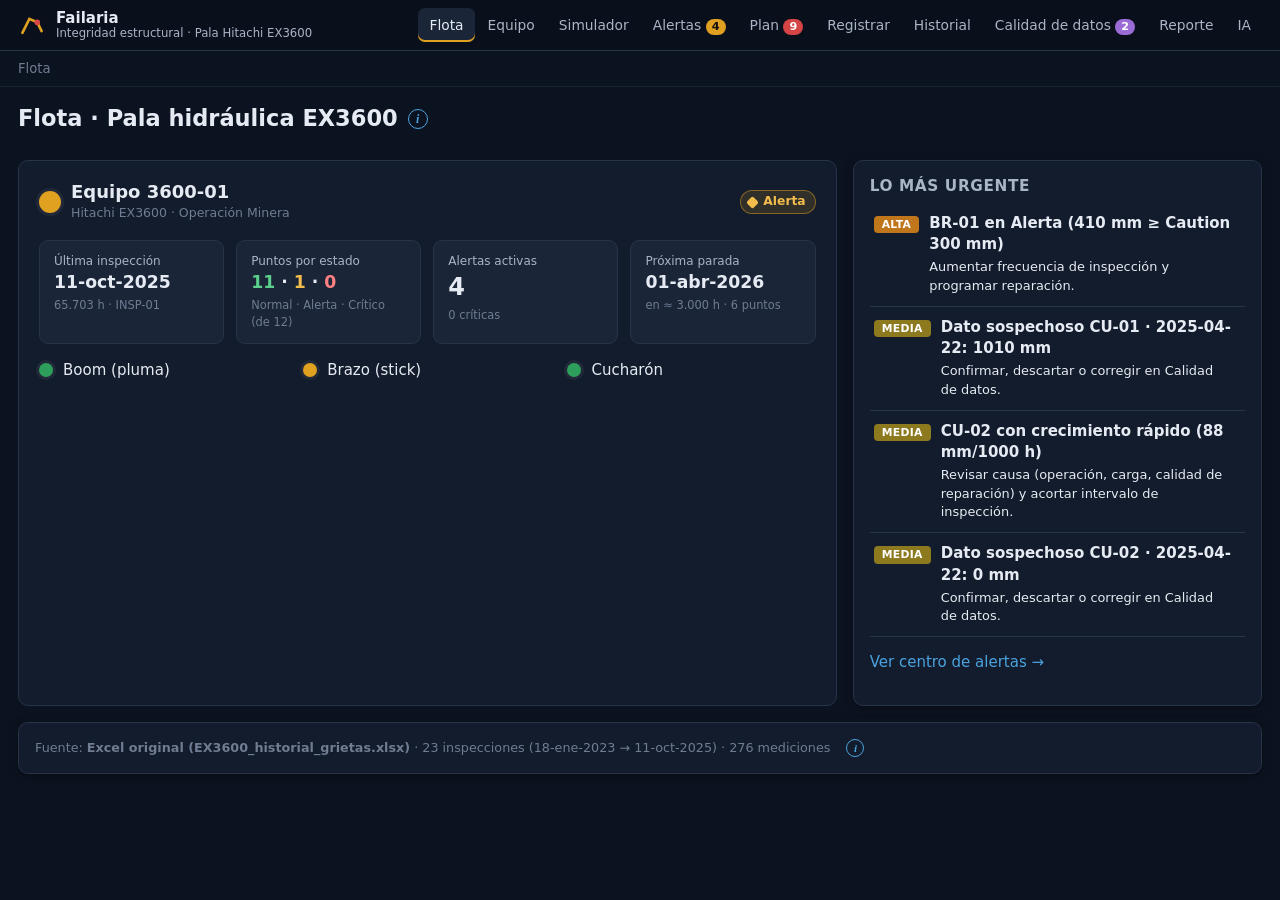
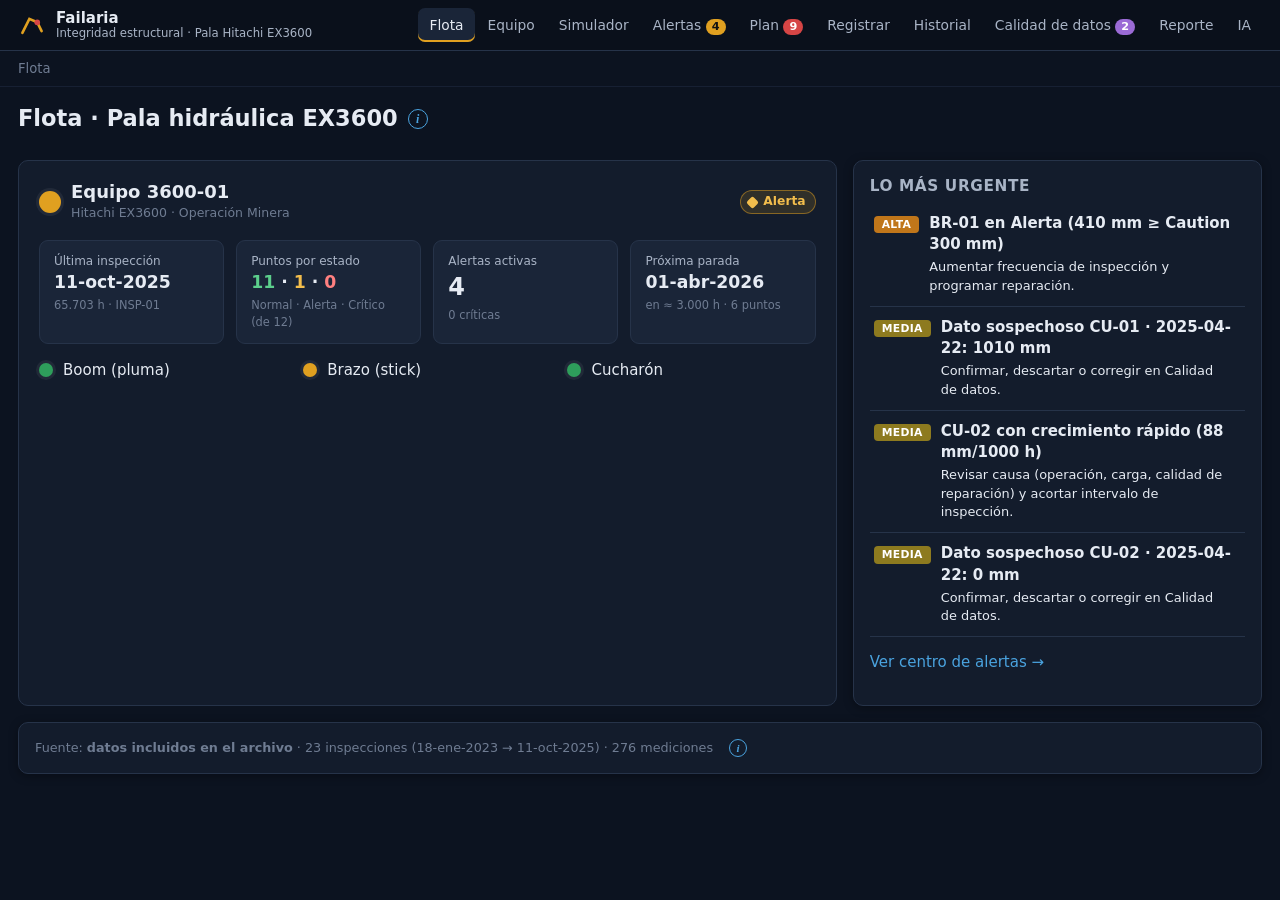
